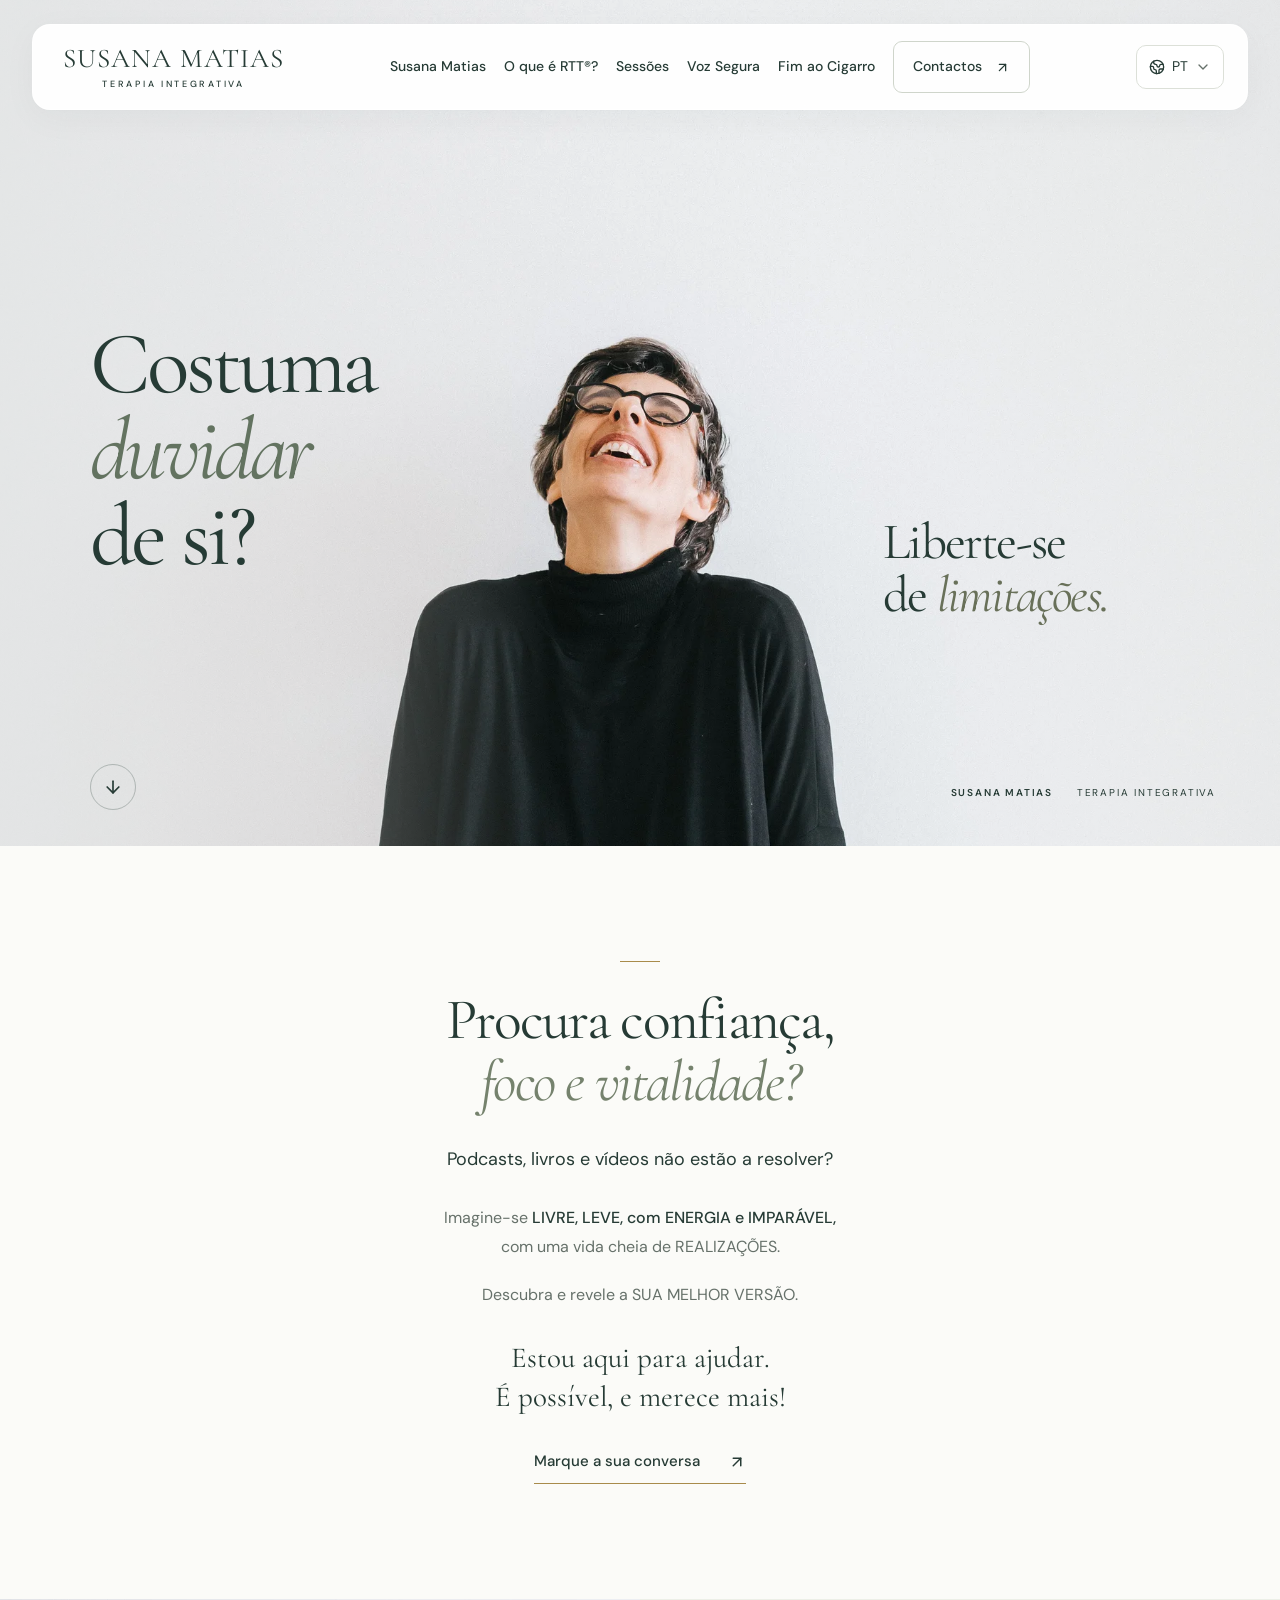
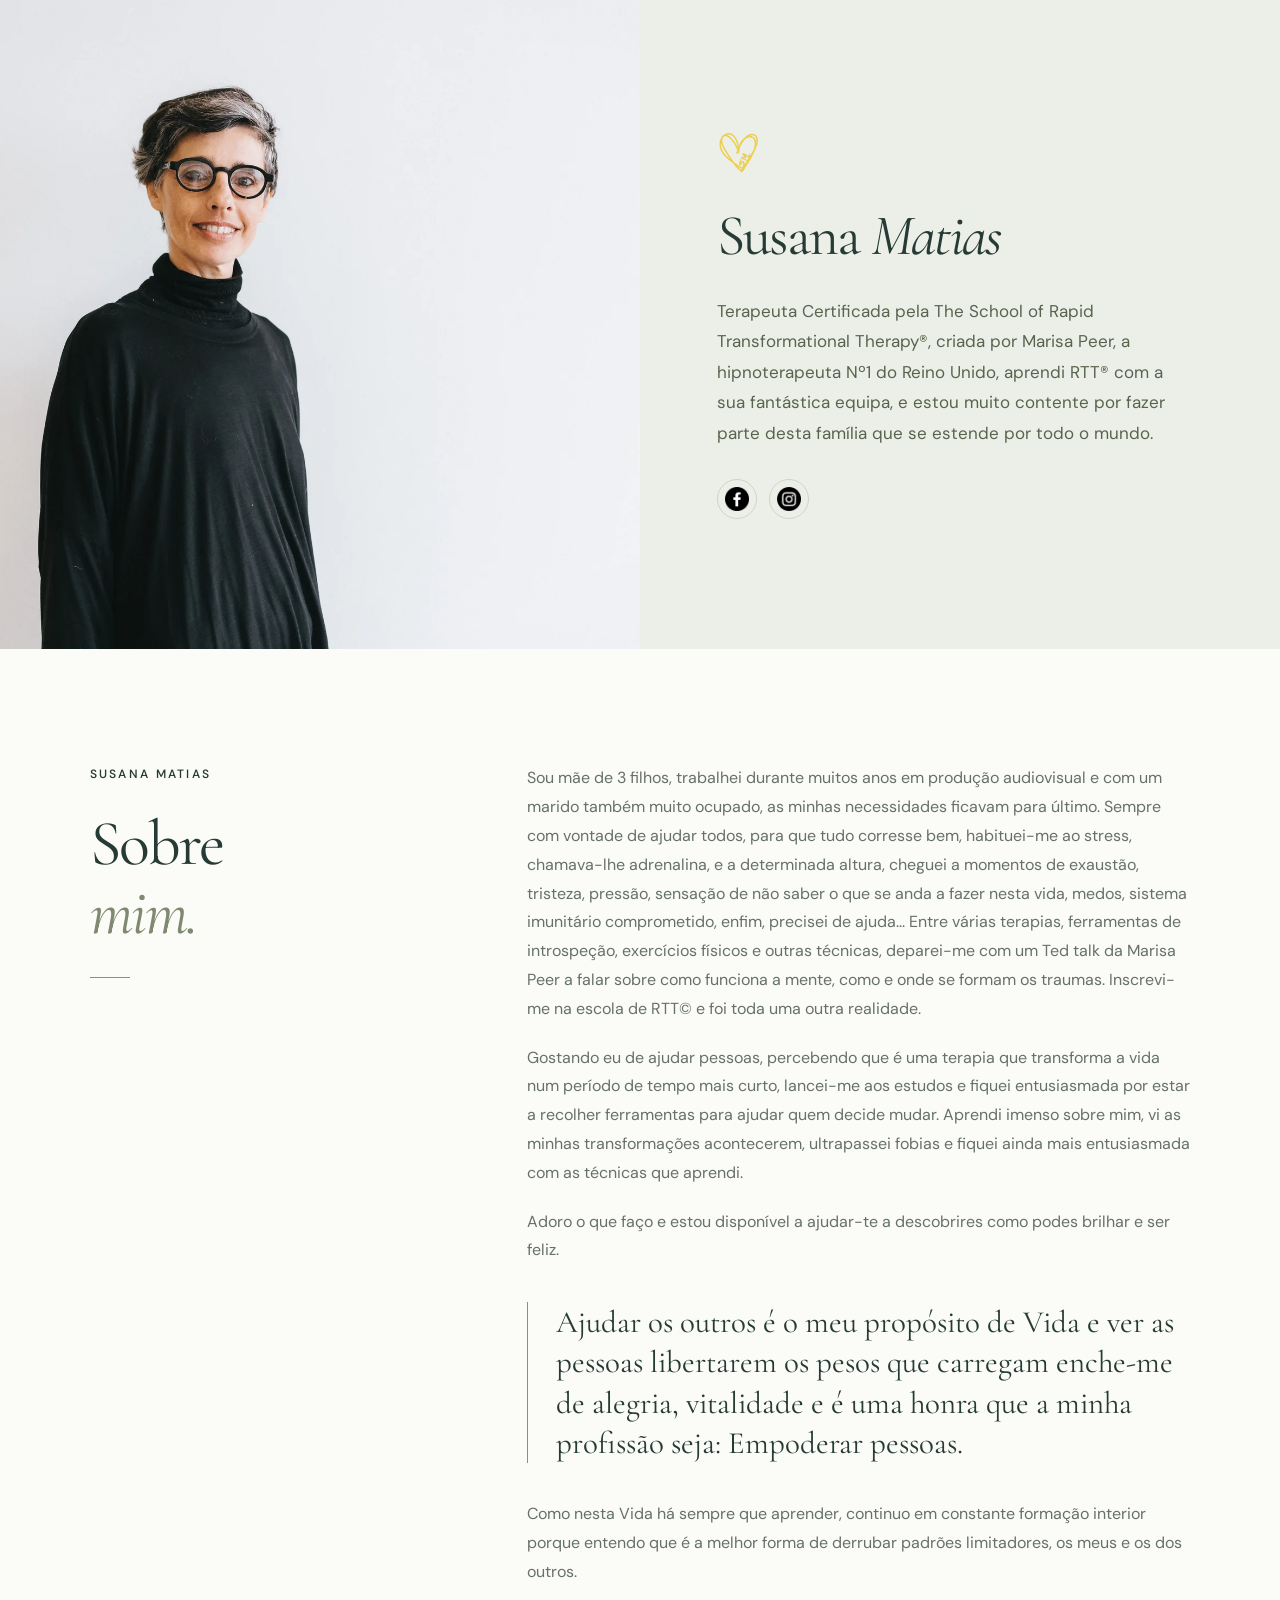
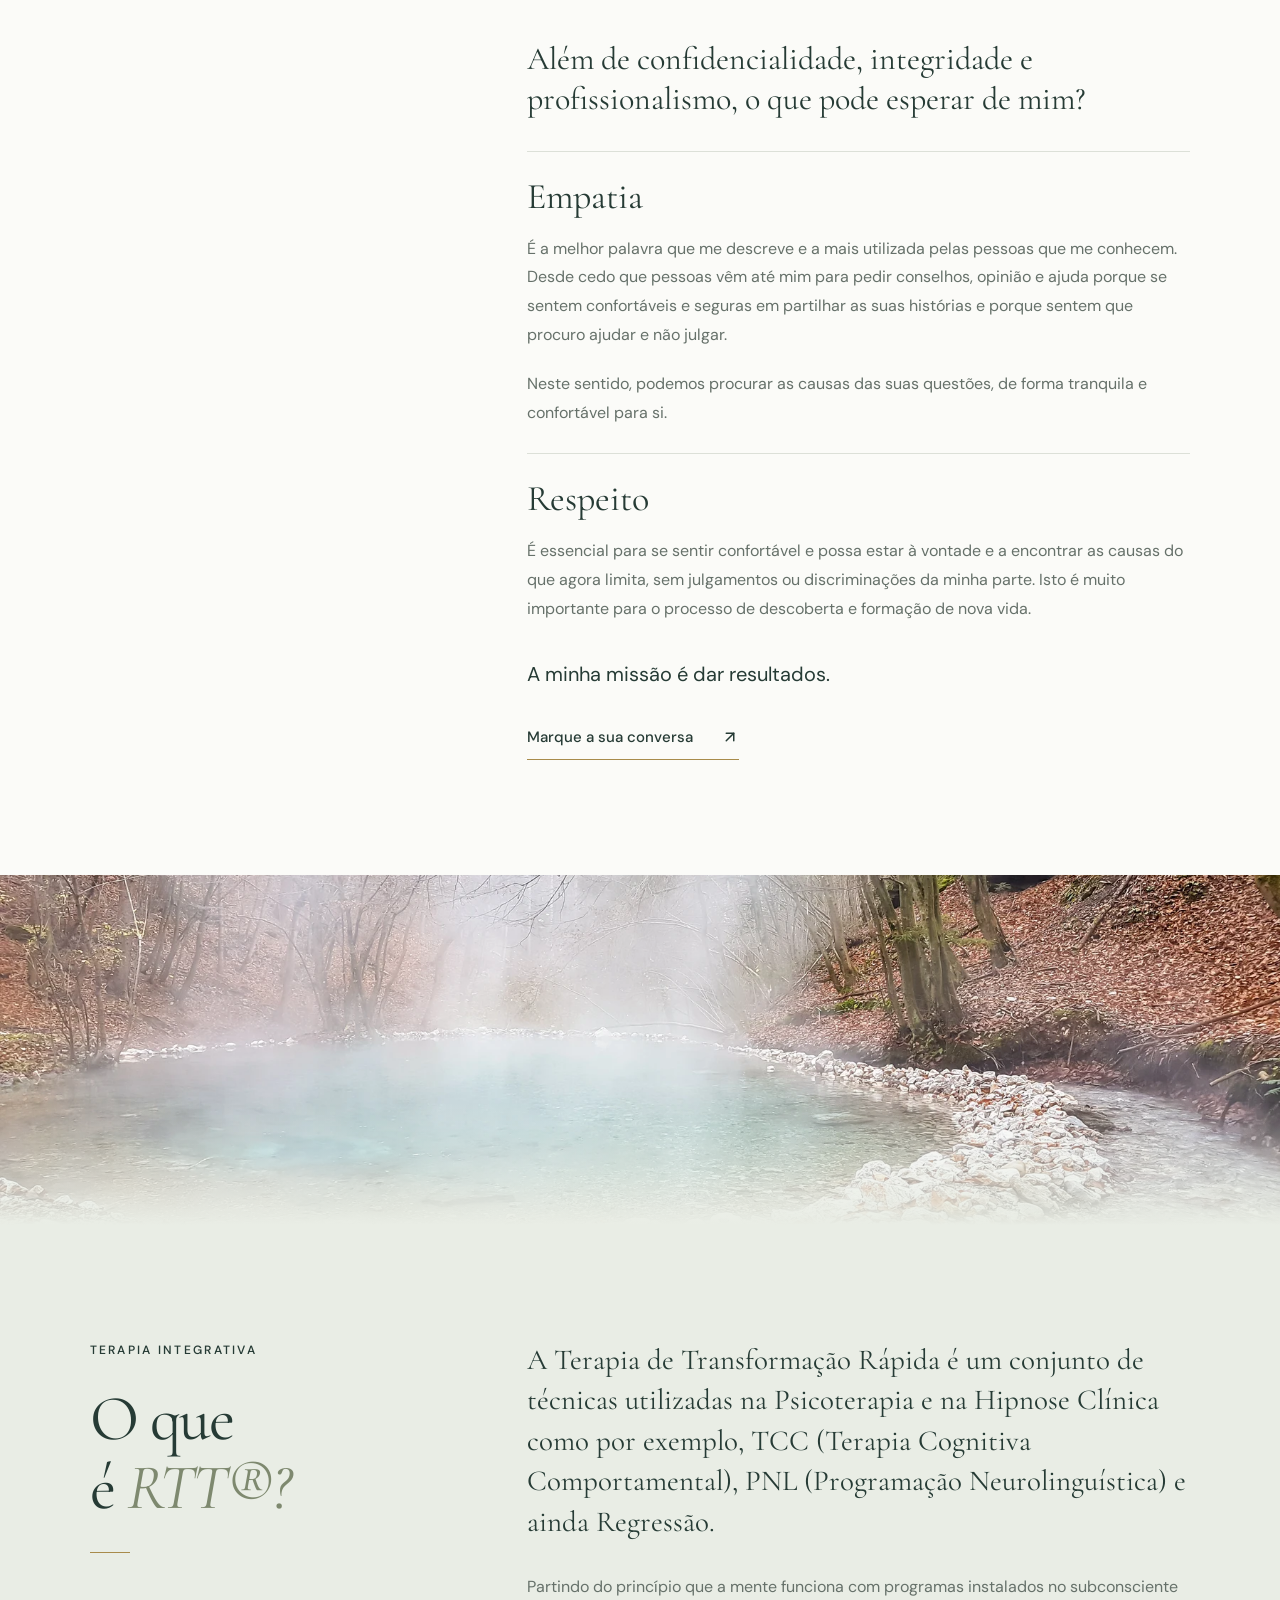
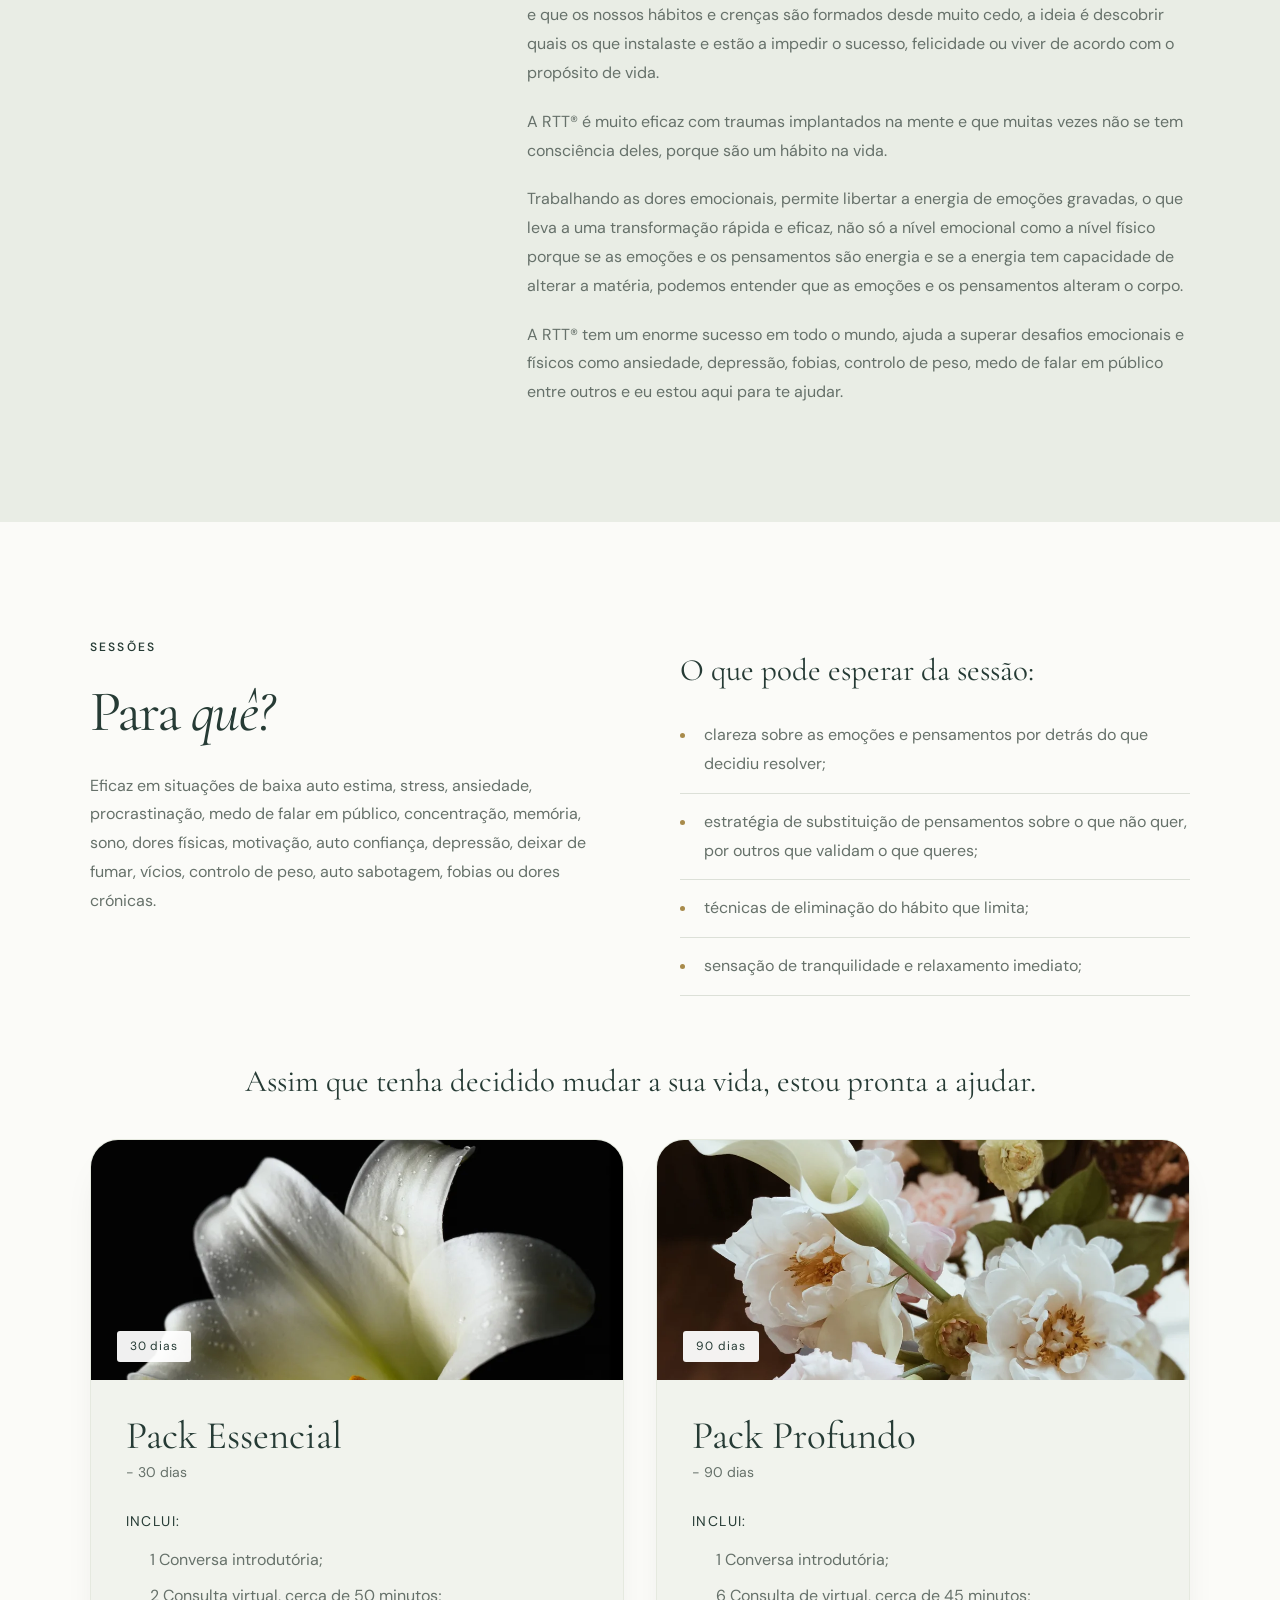
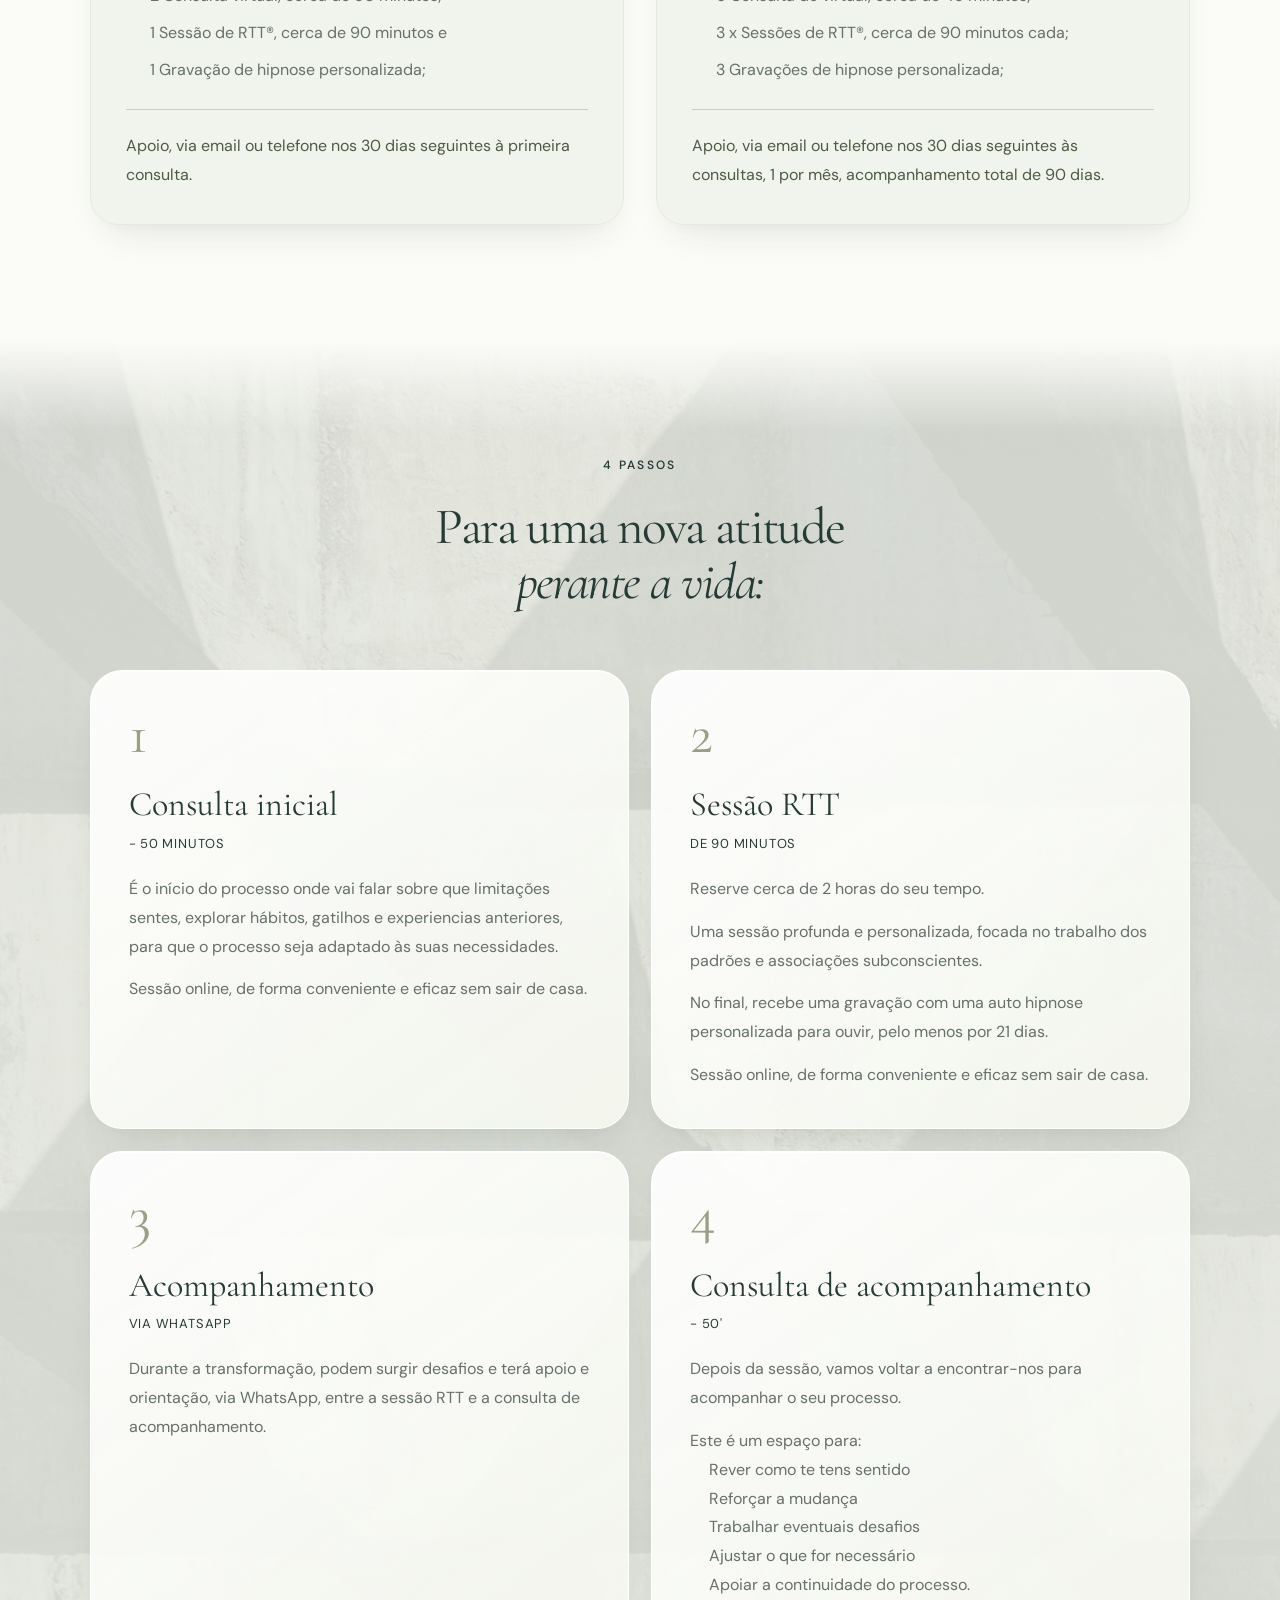
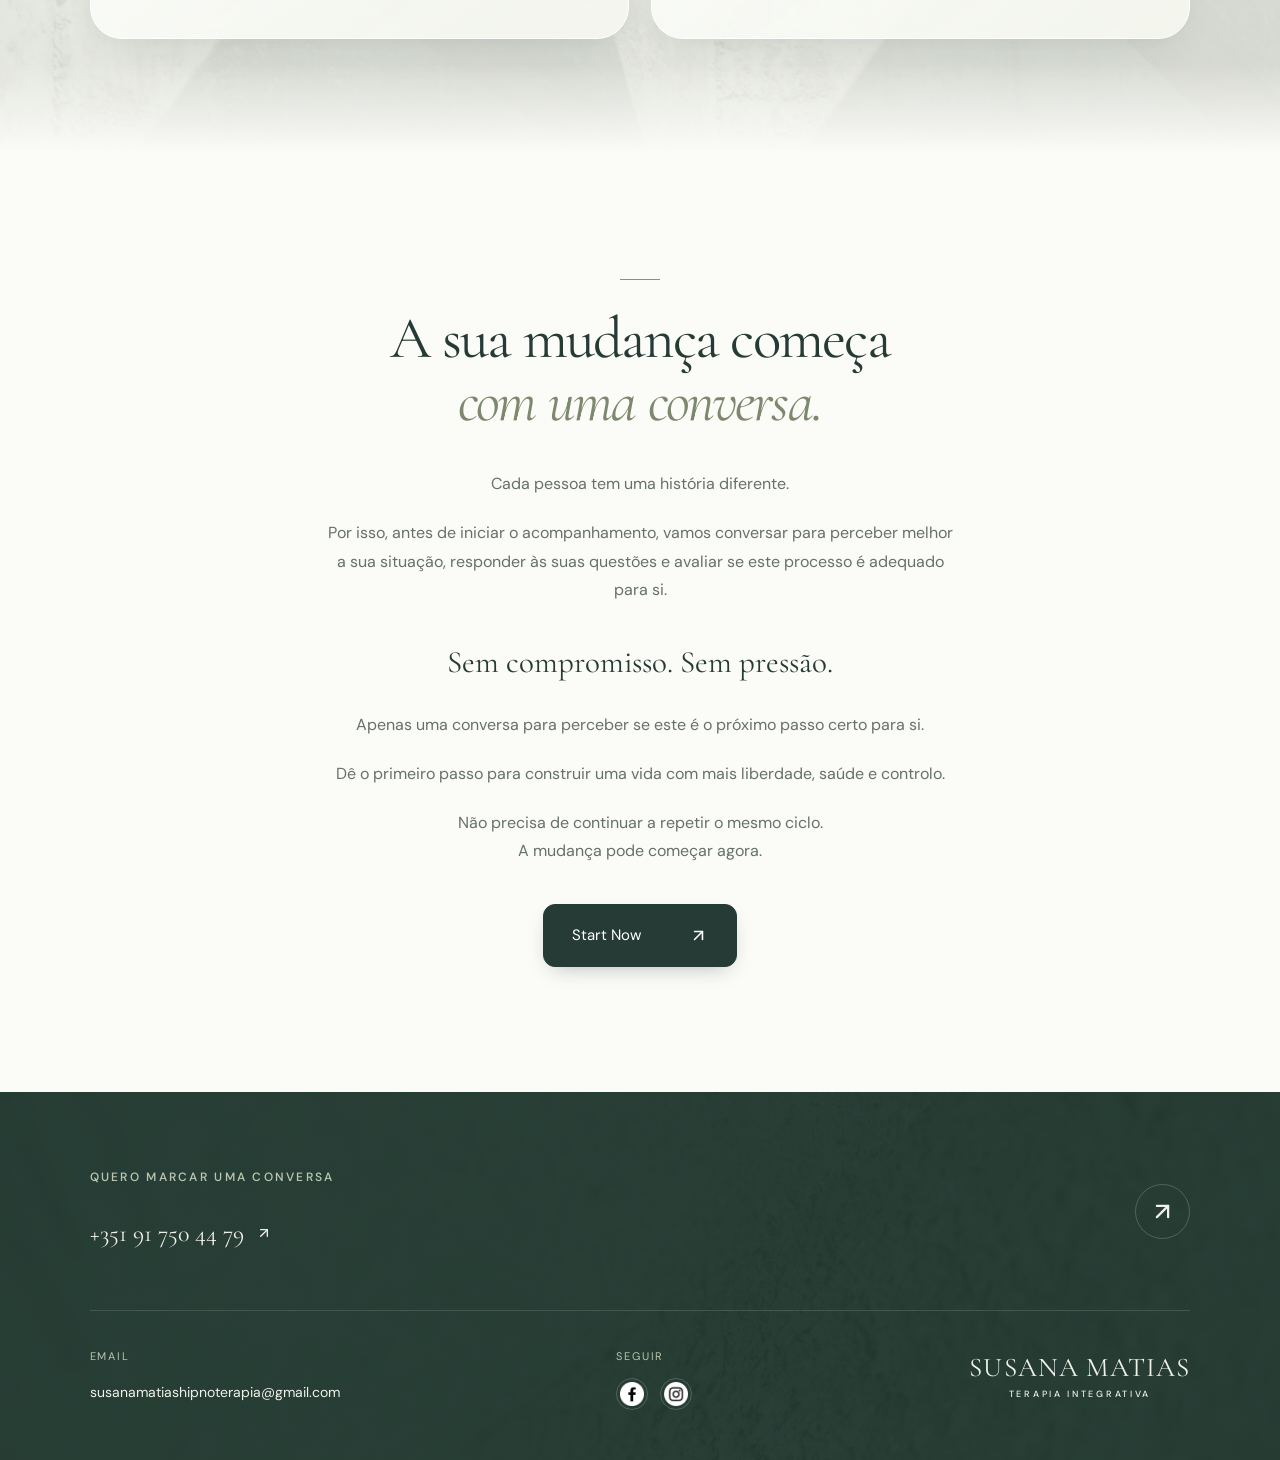
==== susanawebsite/index.html @ 1eaf65f2 "Publish Susana Matias website" ====
<!DOCTYPE html><html lang="pt-PT"><head><meta charSet="utf-8"/><meta name="viewport" content="width=device-width, initial-scale=1"/><link rel="stylesheet" href="/susanawebsite/_next/static/css/index.i9ofo4AB.css" data-rsc-css-href="/susanawebsite/_next/static/css/index.i9ofo4AB.css" data-precedence="vite-rsc/importer-resources"/><link rel="modulepreload" fetchPriority="low" href="/susanawebsite/_next/static/chunks/index-BM0BC_8v.js"/><script src="/susanawebsite/_next/static/chunks/rolldown-runtime-C60lm6uB.js" type="module" async=""></script><script src="/susanawebsite/_next/static/chunks/framework-D_rUT4EX.js" type="module" async=""></script><script src="/susanawebsite/_next/static/chunks/navigation-errors-By4dF-Cc.js" type="module" async=""></script><link rel="modulepreload" href="/susanawebsite/_next/static/chunks/layout-segment-context-BqKFcfV_.js" crossorigin=""/><link rel="modulepreload" href="/susanawebsite/_next/static/chunks/language-CFJ0EN50.js" crossorigin=""/><link rel="modulepreload" href="/susanawebsite/_next/static/chunks/page-BE_1Y9mU.js" crossorigin=""/><link rel="modulepreload" href="/susanawebsite/_next/static/chunks/navigation-DdXDN8Wk.js" crossorigin=""/><link rel="modulepreload" href="/susanawebsite/_next/static/chunks/site-footer-DaT2TGBd.js" crossorigin=""/><title>Susana Matias | Hipnoterapia e Terapia Integrativa</title><meta name="description" content="Conheça Susana Matias, a hipnoterapia e a Terapia de Transformação Rápida (RTT®). Descubra as sessões e marque uma conversa."/><meta name="robots" content="index, follow"/><meta property="og:title" content="Susana Matias | Hipnoterapia e Terapia Integrativa"/><meta property="og:description" content="Conheça Susana Matias, a hipnoterapia e a Terapia de Transformação Rápida (RTT®). Descubra as sessões e marque uma conversa."/><meta property="og:url" content="https://susanamatias.github.io/susanawebsite/"/><meta property="og:site_name" content="Susana Matias"/><meta property="og:type" content="website"/><meta property="og:locale" content="pt_PT"/><meta property="og:image" content="https://susanamatias.github.io/susanawebsite/images/susana-hero.webp"/><meta property="og:image:alt" content="Susana Matias"/><meta name="twitter:card" content="summary_large_image"/><meta name="twitter:title" content="Susana Matias | Hipnoterapia e Terapia Integrativa"/><meta name="twitter:description" content="Conheça Susana Matias, a hipnoterapia e a Terapia de Transformação Rápida (RTT®). Descubra as sessões e marque uma conversa."/><meta name="twitter:image" content="https://susanamatias.github.io/susanawebsite/images/susana-hero.webp"/><link rel="icon" href="/susanawebsite/images/heart.png"/><link rel="canonical" href="https://susanamatias.github.io/susanawebsite/"/><script>Object.assign(((self[Symbol.for("vinext.navigationRuntime")]??={bootstrap:{routeManifest:null},functions:{}}).bootstrap.rsc??={rsc:[]}),{params:{},nav:{"pathname":"/","searchParams":[]}})</script><link rel="modulepreload" href="/susanawebsite/_next/static/chunks/index-BM0BC_8v.js" />
</head><body><script type="application/ld+json">{"@context":"https://schema.org","@graph":[{"@type":"Person","@id":"https://susanamatias.github.io/susanawebsite/#susana","name":"Susana Matias","url":"https://susanamatias.github.io/susanawebsite/","image":"https://susanamatias.github.io/susanawebsite/images/susana-about.webp","email":"susanamatiashipnoterapia@gmail.com","telephone":"+351917504479","sameAs":["https://www.instagram.com/susanamatias","https://www.facebook.com/share/1ghENpaHhE/?mibextid=wwXIfr"]},{"@type":"WebSite","@id":"https://susanamatias.github.io/susanawebsite/#website","url":"https://susanamatias.github.io/susanawebsite/","name":"Susana Matias","inLanguage":"pt-PT","publisher":{"@id":"https://susanamatias.github.io/susanawebsite/#susana"}}]}</script><a class="skip-link" href="#conteudo">Saltar para o conteúdo</a><header class="floating-header "><a class="wordmark" aria-label="Susana Matias — início" href="/susanawebsite/"><span>SUSANA MATIAS</span><small>TERAPIA INTEGRATIVA</small></a><button class="menu-toggle" type="button" aria-label="Abrir menu" aria-expanded="false" aria-controls="main-navigation"><svg xmlns="http://www.w3.org/2000/svg" width="22" height="22" viewBox="0 0 24 24" fill="none" stroke="currentColor" stroke-width="2" stroke-linecap="round" stroke-linejoin="round" class="lucide lucide-menu" aria-hidden="true"><path d="M4 5h16"></path><path d="M4 12h16"></path><path d="M4 19h16"></path></svg></button><nav class="main-navigation " id="main-navigation" aria-label="Menu principal"><a href="/susanawebsite/#sobre-mim">Susana Matias</a><a href="/susanawebsite/#rtt">O que é RTT®?</a><a href="/susanawebsite/#sessoes">Sessões</a><a href="https://asusanamatias.wixsite.com/susana-matias/c%C3%B3pia-home">Voz Segura</a><a href="https://asusanamatias.wixsite.com/susana-matias/c%C3%B3pia-vozsegura">Fim ao Cigarro</a><a class="nav-contact" href="/susanawebsite/contactos/">Contactos<!-- --> <svg xmlns="http://www.w3.org/2000/svg" width="15" height="15" viewBox="0 0 24 24" fill="none" stroke="currentColor" stroke-width="2" stroke-linecap="round" stroke-linejoin="round" class="lucide lucide-arrow-up-right" aria-hidden="true"><path d="M7 7h10v10"></path><path d="M7 17 17 7"></path></svg></a></nav><div class="header-language"><button type="button" tabindex="0" id="base-ui-_R_h6i_" role="combobox" aria-expanded="false" aria-haspopup="listbox" data-slot="select-trigger" data-size="default" aria-label="Idioma" class="flex w-fit items-center justify-between gap-1.5 rounded-lg border border-input bg-transparent py-2 pr-2 pl-2.5 text-sm whitespace-nowrap transition-colors outline-none select-none focus-visible:border-ring focus-visible:ring-3 focus-visible:ring-ring/50 disabled:cursor-not-allowed disabled:opacity-50 aria-invalid:border-destructive aria-invalid:ring-3 aria-invalid:ring-destructive/20 data-placeholder:text-muted-foreground data-[size=default]:h-8 data-[size=sm]:h-7 data-[size=sm]:rounded-[min(var(--radius-md),10px)] *:data-[slot=select-value]:line-clamp-1 *:data-[slot=select-value]:flex *:data-[slot=select-value]:items-center *:data-[slot=select-value]:gap-1.5 dark:bg-input/30 dark:hover:bg-input/50 dark:aria-invalid:border-destructive/50 dark:aria-invalid:ring-destructive/40 [&amp;_svg]:pointer-events-none [&amp;_svg]:shrink-0 [&amp;_svg:not([class*=&#x27;size-&#x27;])]:size-4 language-trigger"><svg xmlns="http://www.w3.org/2000/svg" width="16" height="16" viewBox="0 0 24 24" fill="none" stroke="currentColor" stroke-width="2" stroke-linecap="round" stroke-linejoin="round" class="lucide lucide-earth" aria-hidden="true"><path d="M21.54 15H17a2 2 0 0 0-2 2v4.54"></path><path d="M7 3.34V5a3 3 0 0 0 3 3a2 2 0 0 1 2 2c0 1.1.9 2 2 2a2 2 0 0 0 2-2c0-1.1.9-2 2-2h3.17"></path><path d="M11 21.95V18a2 2 0 0 0-2-2a2 2 0 0 1-2-2v-1a2 2 0 0 0-2-2H2.05"></path><circle cx="12" cy="12" r="10"></circle></svg><span>PT</span><svg xmlns="http://www.w3.org/2000/svg" width="24" height="24" viewBox="0 0 24 24" fill="none" stroke="currentColor" stroke-width="2" stroke-linecap="round" stroke-linejoin="round" class="lucide lucide-chevron-down pointer-events-none size-4 text-muted-foreground" aria-hidden="true"><path d="m6 9 6 6 6-6"></path>▼</svg></button><input id="base-ui-_R_h6i_-hidden-input" style="clip-path:inset(50%);overflow:hidden;white-space:nowrap;border:0;padding:0;width:1px;height:1px;margin:-1px;position:fixed;top:0;left:0" tabindex="-1" aria-hidden="true" value="pt"/></div></header><main id="conteudo"><section class="hero" aria-label="Terapia integrativa com Susana Matias"><img src="/susanawebsite/images/susana-hero.webp" alt="Susana Matias" width="1800" height="2700" loading="eager" fetchPriority="high" decoding="async" class="hero-portrait" data-nimg="1"/><div class="hero-shade"></div><h1 class="hero-question">Costuma<br/><em>duvidar</em><br/>de si?</h1><p class="hero-answer">Liberte-se<br/>de<!-- --> <em>limitações.</em></p><a class="hero-scroll" href="#introducao" aria-label="Descobrir mais"><svg xmlns="http://www.w3.org/2000/svg" width="20" height="20" viewBox="0 0 24 24" fill="none" stroke="currentColor" stroke-width="2" stroke-linecap="round" stroke-linejoin="round" class="lucide lucide-arrow-down" aria-hidden="true"><path d="M12 5v14"></path><path d="m19 12-7 7-7-7"></path></svg></a><span class="hero-signature">SUSANA MATIAS <span>TERAPIA INTEGRATIVA</span></span></section><section class="introduction section" id="introducao"><span class="small-rule"></span><h2 class="typewriter-heading" aria-label="Procura confiança, foco e vitalidade?" data-typing="complete"><span aria-hidden="true"><span class="typed-word"><span class="typed-character" style="visibility:visible">P</span><span class="typed-character" style="visibility:visible">r</span><span class="typed-character" style="visibility:visible">o</span><span class="typed-character" style="visibility:visible">c</span><span class="typed-character" style="visibility:visible">u</span><span class="typed-character" style="visibility:visible">r</span><span class="typed-character" style="visibility:visible">a</span></span> <span class="typed-word"><span class="typed-character" style="visibility:visible">c</span><span class="typed-character" style="visibility:visible">o</span><span class="typed-character" style="visibility:visible">n</span><span class="typed-character" style="visibility:visible">f</span><span class="typed-character" style="visibility:visible">i</span><span class="typed-character" style="visibility:visible">a</span><span class="typed-character" style="visibility:visible">n</span><span class="typed-character" style="visibility:visible">ç</span><span class="typed-character" style="visibility:visible">a</span><span class="typed-character" style="visibility:visible">,</span></span><br/><em><span class="typed-word"><span class="typed-character" style="visibility:visible">f</span><span class="typed-character" style="visibility:visible">o</span><span class="typed-character" style="visibility:visible">c</span><span class="typed-character" style="visibility:visible">o</span></span> <span class="typed-word"><span class="typed-character" style="visibility:visible">e</span></span> <span class="typed-word"><span class="typed-character" style="visibility:visible">v</span><span class="typed-character" style="visibility:visible">i</span><span class="typed-character" style="visibility:visible">t</span><span class="typed-character" style="visibility:visible">a</span><span class="typed-character" style="visibility:visible">l</span><span class="typed-character" style="visibility:visible">i</span><span class="typed-character" style="visibility:visible">d</span><span class="typed-character" style="visibility:visible">a</span><span class="typed-character" style="visibility:visible">d</span><span class="typed-character" style="visibility:visible">e</span><span class="typed-character" style="visibility:visible">?</span></span></em></span></h2><p class="intro-question">Podcasts, livros e vídeos não estão a resolver?</p><p>Imagine-se<!-- --> <strong>LIVRE, LEVE, com ENERGIA e IMPARÁVEL,</strong><br class="desktop-break"/> <!-- -->com uma vida cheia de REALIZAÇÕES.</p><p>Descubra e revele a SUA MELHOR VERSÃO.</p><p class="intro-closing">Estou aqui para ajudar.<br/>É possível, e merece mais!</p><a class="text-link" href="/susanawebsite/contactos/">Marque a sua conversa<!-- --> <svg xmlns="http://www.w3.org/2000/svg" width="18" height="18" viewBox="0 0 24 24" fill="none" stroke="currentColor" stroke-width="2" stroke-linecap="round" stroke-linejoin="round" class="lucide lucide-arrow-up-right" aria-hidden="true"><path d="M7 7h10v10"></path><path d="M7 17 17 7"></path></svg></a></section><section class="portrait-section" id="sobre-mim" aria-labelledby="susana-title"><div class="portrait-image"><img src="/susanawebsite/images/susana-about.webp" alt="Susana Matias, terapeuta integrativa" width="1800" height="1200" loading="lazy" decoding="async" data-nimg="1"/></div><div class="portrait-copy"><img src="/susanawebsite/images/heart.png" alt="" width="348" height="352" loading="lazy" decoding="async" class="heart-mark" data-nimg="1"/><h2 id="susana-title">Susana <em>Matias</em></h2><p>Terapeuta Certificada pela The School of Rapid Transformational Therapy®, criada por Marisa Peer, a hipnoterapeuta Nº1 do Reino Unido, aprendi RTT® com a sua fantástica equipa, e estou muito contente por fazer parte desta família que se estende por todo o mundo.</p><div class="social-links" aria-label="Redes sociais"><a href="https://www.facebook.com/share/1ghENpaHhE/?mibextid=wwXIfr" aria-label="Facebook"><img src="/susanawebsite/images/facebook.png" alt="" width="24" height="24" loading="lazy" decoding="async" data-nimg="1"/></a><a href="https://www.instagram.com/susanamatias" aria-label="Instagram"><img src="/susanawebsite/images/instagram.png" alt="" width="24" height="24" loading="lazy" decoding="async" data-nimg="1"/></a></div></div></section><section class="section biography" aria-labelledby="about-title"><div class="section-aside"><span class="eyebrow">SUSANA MATIAS</span><h2 id="about-title">Sobre<br/> <em>mim.</em></h2><span class="small-rule"></span></div><div class="reading-copy"><p>Sou mãe de 3 filhos, trabalhei durante muitos anos em produção audiovisual e com um marido também muito ocupado, as minhas necessidades ficavam para último. Sempre com vontade de ajudar todos, para que tudo corresse bem, habituei-me ao stress, chamava-lhe adrenalina, e a determinada altura, cheguei a momentos de exaustão, tristeza, pressão, sensação de não saber o que se anda a fazer nesta vida, medos, sistema imunitário comprometido, enfim, precisei de ajuda... Entre várias terapias, ferramentas de introspeção, exercícios físicos e outras técnicas, deparei-me com um Ted talk da Marisa Peer a falar sobre como funciona a mente, como e onde se formam os traumas. Inscrevi-me na escola de RTT© e foi toda uma outra realidade.</p><p>Gostando eu de ajudar pessoas, percebendo que é uma terapia que transforma a vida num período de tempo mais curto, lancei-me aos estudos e fiquei entusiasmada por estar a recolher ferramentas para ajudar quem decide mudar. Aprendi imenso sobre mim, vi as minhas transformações acontecerem, ultrapassei fobias e fiquei ainda mais entusiasmada com as técnicas que aprendi.</p><p>Adoro o que faço e estou disponível a ajudar-te a descobrires como podes brilhar e ser feliz.</p><p class="pullquote">Ajudar os outros é o meu propósito de Vida e ver as pessoas libertarem os pesos que carregam enche-me de alegria, vitalidade e é uma honra que a minha profissão seja: Empoderar pessoas.</p><p>Como nesta Vida há sempre que aprender, continuo em constante formação interior porque entendo que é a melhor forma de derrubar padrões limitadores, os meus e os dos outros.</p><h3 class="values-intro">Além de confidencialidade, integridade e profissionalismo, o que pode esperar de mim?</h3><div class="value-block"><h3>Empatia</h3><p>É a melhor palavra que me descreve e a mais utilizada pelas pessoas que me conhecem. Desde cedo que pessoas vêm até mim para pedir conselhos, opinião e ajuda porque se sentem confortáveis e seguras em partilhar as suas histórias e porque sentem que procuro ajudar e não julgar.</p><p>Neste sentido, podemos procurar as causas das suas questões, de forma tranquila e confortável para si.</p></div><div class="value-block"><h3>Respeito</h3><p>É essencial para se sentir confortável e possa estar à vontade e a encontrar as causas do que agora limita, sem julgamentos ou discriminações da minha parte. Isto é muito importante para o processo de descoberta e formação de nova vida.</p></div><p class="mission">A minha missão é dar resultados.</p><a class="text-link" href="/susanawebsite/contactos/">Marque a sua conversa<!-- --> <svg xmlns="http://www.w3.org/2000/svg" width="18" height="18" viewBox="0 0 24 24" fill="none" stroke="currentColor" stroke-width="2" stroke-linecap="round" stroke-linejoin="round" class="lucide lucide-arrow-up-right" aria-hidden="true"><path d="M7 7h10v10"></path><path d="M7 17 17 7"></path></svg></a></div></section><section class="rtt-section" id="rtt" aria-labelledby="rtt-title"><div class="rtt-landscape"><img src="/susanawebsite/images/forest.webp" alt="Nascente quente na floresta" width="1800" height="1013" loading="lazy" decoding="async" data-nimg="1"/></div><div class="section rtt-content"><div class="section-aside"><span class="eyebrow">TERAPIA INTEGRATIVA</span><h2 id="rtt-title">O que<br/> <!-- -->é<!-- --> <em>RTT®?</em></h2><span class="small-rule"></span></div><div class="reading-copy"><p class="lead">A Terapia de Transformação Rápida é um conjunto de técnicas utilizadas na Psicoterapia e na Hipnose Clínica como por exemplo, TCC (Terapia Cognitiva Comportamental), PNL (Programação Neurolinguística) e ainda Regressão.</p><p>Partindo do princípio que a mente funciona com programas instalados no subconsciente e que os nossos hábitos e crenças são formados desde muito cedo, a ideia é descobrir quais os que instalaste e estão a impedir o sucesso, felicidade ou viver de acordo com o propósito de vida.</p><p>A RTT® é muito eficaz com traumas implantados na mente e que muitas vezes não se tem consciência deles, porque são um hábito na vida.</p><p>Trabalhando as dores emocionais, permite libertar a energia de emoções gravadas, o que leva a uma transformação rápida e eficaz, não só a nível emocional como a nível físico porque se as emoções e os pensamentos são energia e se a energia tem capacidade de alterar a matéria, podemos entender que as emoções e os pensamentos alteram o corpo.</p><p>A RTT® tem um enorme sucesso em todo o mundo, ajuda a superar desafios emocionais e físicos como ansiedade, depressão, fobias, controlo de peso, medo de falar em público entre outros e eu estou aqui para te ajudar.</p></div></div></section><section class="section sessions" id="sessoes" aria-labelledby="sessions-title"><div class="sessions-intro"><div><span class="eyebrow">SESSÕES</span><h2 id="sessions-title">Para<!-- --> <em>quê?</em></h2><p>Eficaz em situações de baixa auto estima, stress, ansiedade, procrastinação, medo de falar em público, concentração, memória, sono, dores físicas, motivação, auto confiança, depressão, deixar de fumar, vícios, controlo de peso, auto sabotagem, fobias ou dores crónicas.</p></div><div class="expectations"><h3>O que pode esperar da sessão:</h3><ul><li>clareza sobre as emoções e pensamentos por detrás do que decidiu resolver;</li><li>estratégia de substituição de pensamentos sobre o que não quer, por outros que validam o que queres;</li><li>técnicas de eliminação do hábito que limita;</li><li>sensação de tranquilidade e relaxamento imediato;</li></ul></div></div><p class="sessions-invitation">Assim que tenha decidido mudar a sua vida, estou pronta a ajudar.</p><div class="packs"><article class="pack"><div class="pack-image"><img src="/susanawebsite/images/lily.webp" alt="Lírio branco" width="1000" height="1000" loading="lazy" decoding="async" data-nimg="1"/><span>30 dias</span></div><div class="pack-copy"><h3>Pack Essencial<!-- --> <span>- <!-- -->30 dias</span></h3><p class="pack-includes">Inclui:</p><ul><li>1 Conversa introdutória;</li><li>2 Consulta virtual, cerca de 50 minutos;</li><li>1 Sessão de RTT®, cerca de 90 minutos e</li><li>1 Gravação de hipnose personalizada;</li></ul><p class="pack-support">Apoio, via email ou telefone nos 30 dias seguintes à primeira consulta.</p></div></article><article class="pack"><div class="pack-image"><img src="/susanawebsite/images/flowers.webp" alt="Bouquet de flores brancas" width="1000" height="1000" loading="lazy" decoding="async" data-nimg="1"/><span>90 dias</span></div><div class="pack-copy"><h3>Pack Profundo<!-- --> <span>- <!-- -->90 dias</span></h3><p class="pack-includes">Inclui:</p><ul><li>1 Conversa introdutória;</li><li>6 Consulta de virtual, cerca de 45 minutos;</li><li>3 x Sessões de RTT®, cerca de 90 minutos cada;</li><li>3 Gravações de hipnose personalizada;</li></ul><p class="pack-support">Apoio, via email ou telefone nos 30 dias seguintes às consultas, 1 por mês, acompanhamento total de 90 dias.</p></div></article></div></section><section class="section steps" aria-labelledby="steps-title"><div class="steps-heading"><span class="eyebrow">4 PASSOS</span><h2 id="steps-title">Para uma nova atitude<br/> <em>perante a vida:</em></h2></div><div class="steps-grid"><article class="step"><span class="step-number">1</span><h3>Consulta inicial<!-- --> <span>- 50 minutos</span></h3><p>É o início do processo onde vai falar sobre que limitações sentes, explorar hábitos, gatilhos e experiencias anteriores, para que o processo seja adaptado às suas necessidades.</p><p>Sessão online, de forma conveniente e eficaz sem sair de casa.</p></article><article class="step"><span class="step-number">2</span><h3>Sessão RTT<!-- --> <span>de 90 minutos</span></h3><p>Reserve cerca de 2 horas do seu tempo.</p><p>Uma sessão profunda e personalizada, focada no trabalho dos padrões e associações subconscientes.</p><p>No final, recebe uma gravação com uma auto hipnose personalizada para ouvir, pelo menos por 21 dias.</p><p>Sessão online, de forma conveniente e eficaz sem sair de casa.</p></article><article class="step"><span class="step-number">3</span><h3>Acompanhamento<!-- --> <span>via WhatsApp</span></h3><p>Durante a transformação, podem surgir desafios e terá apoio e orientação, via WhatsApp, entre a sessão RTT e a consulta de acompanhamento.</p></article><article class="step"><span class="step-number">4</span><h3>Consulta de acompanhamento<!-- --> <span>- 50&#x27;</span></h3><p>Depois da sessão, vamos voltar a encontrar-nos para acompanhar o seu processo.</p><p>Este é um espaço para:</p><ul><li>Rever como te tens sentido</li><li>Reforçar a mudança</li><li>Trabalhar eventuais desafios</li><li>Ajustar o que for necessário</li><li>Apoiar a continuidade do processo.</li></ul></article></div></section><section class="section conversation" aria-labelledby="conversation-title"><span class="small-rule"></span><h2 id="conversation-title">A sua mudança começa<br/> <em>com uma conversa.</em></h2><div class="conversation-copy"><p>Cada pessoa tem uma história diferente.</p><p>Por isso, antes de iniciar o acompanhamento, vamos conversar para perceber melhor a sua situação, responder às suas questões e avaliar se este processo é adequado para si.</p><p class="conversation-emphasis">Sem compromisso. Sem pressão.</p><p>Apenas uma conversa para perceber se este é o próximo passo certo para si.</p><p>Dê o primeiro passo para construir uma vida com mais liberdade, saúde e controlo.</p><p>Não precisa de continuar a repetir o mesmo ciclo.<br/>A mudança pode começar agora.</p></div><a class="solid-button" href="/susanawebsite/contactos/">Start Now <svg xmlns="http://www.w3.org/2000/svg" width="19" height="19" viewBox="0 0 24 24" fill="none" stroke="currentColor" stroke-width="2" stroke-linecap="round" stroke-linejoin="round" class="lucide lucide-arrow-up-right" aria-hidden="true"><path d="M7 7h10v10"></path><path d="M7 17 17 7"></path></svg></a></section><footer class="section contact" id="contatos"><div class="contact-top"><div><span class="eyebrow">QUERO MARCAR UMA CONVERSA</span><a class="contact-phone" href="https://wa.me/351917504479" target="_blank" rel="noopener noreferrer" aria-label="WhatsApp: +351 91 750 44 79" title="WhatsApp">+351 91 750 44 79 <svg xmlns="http://www.w3.org/2000/svg" width="24" height="24" viewBox="0 0 24 24" fill="none" stroke="currentColor" stroke-width="2" stroke-linecap="round" stroke-linejoin="round" class="lucide lucide-arrow-up-right" aria-hidden="true"><path d="M7 7h10v10"></path><path d="M7 17 17 7"></path></svg></a></div><a class="back-top" href="#conteudo" aria-label="Voltar ao início"><svg xmlns="http://www.w3.org/2000/svg" width="27" height="27" viewBox="0 0 24 24" fill="none" stroke="currentColor" stroke-width="2" stroke-linecap="round" stroke-linejoin="round" class="lucide lucide-arrow-up-right" aria-hidden="true"><path d="M7 7h10v10"></path><path d="M7 17 17 7"></path></svg></a></div><div class="contact-bottom"><div><h2>EMAIL</h2><a class="contact-email" href="mailto:susanamatiashipnoterapia@gmail.com">susanamatiashipnoterapia@gmail.com</a></div><div><h2>SEGUIR</h2><div class="social-links" aria-label="Redes sociais"><a href="https://www.facebook.com/share/1ghENpaHhE/?mibextid=wwXIfr" aria-label="Facebook"><img src="/susanawebsite/images/facebook.png" alt="" width="24" height="24" loading="lazy" decoding="async" data-nimg="1"/></a><a href="https://www.instagram.com/susanamatias" aria-label="Instagram"><img src="/susanawebsite/images/instagram.png" alt="" width="24" height="24" loading="lazy" decoding="async" data-nimg="1"/></a></div></div><a class="wordmark footer-wordmark" href="#conteudo"><span>SUSANA MATIAS</span><small>TERAPIA INTEGRATIVA</small></a></div></footer></main><script type="module" src="/susanawebsite/_next/static/chunks/index-BM0BC_8v.js" id="_R_" async=""></script><script>((self[Symbol.for("vinext.navigationRuntime")]??={bootstrap:{routeManifest:null},functions:{}}).bootstrap.rsc??={rsc:[]}).rsc.push("2:I[\"544a703b9824\",[],\"LanguageProvider\",1]\n")</script><script>((self[Symbol.for("vinext.navigationRuntime")]??={bootstrap:{routeManifest:null},functions:{}}).bootstrap.rsc??={rsc:[]}).rsc.push("3:I[\"3bb4c73cb361\",[],\"Children\",1]\n")</script><script>((self[Symbol.for("vinext.navigationRuntime")]??={bootstrap:{routeManifest:null},functions:{}}).bootstrap.rsc??={rsc:[]}).rsc.push("4:I[\"0bef8629d058\",[],\"GlobalErrorBoundary\",1]\n")</script><script>((self[Symbol.for("vinext.navigationRuntime")]??={bootstrap:{routeManifest:null},functions:{}}).bootstrap.rsc??={rsc:[]}).rsc.push("5:I[\"a7f3f1d63985\",[],\"default\",1]\n")</script><script>((self[Symbol.for("vinext.navigationRuntime")]??={bootstrap:{routeManifest:null},functions:{}}).bootstrap.rsc??={rsc:[]}).rsc.push("6:I[\"0bef8629d058\",[],\"ErrorBoundary\",1]\n")</script><script>((self[Symbol.for("vinext.navigationRuntime")]??={bootstrap:{routeManifest:null},functions:{}}).bootstrap.rsc??={rsc:[]}).rsc.push("7:I[\"bcc88b3729e4\",[],\"LayoutSegmentProvider\",1]\n")</script><script>((self[Symbol.for("vinext.navigationRuntime")]??={bootstrap:{routeManifest:null},functions:{}}).bootstrap.rsc??={rsc:[]}).rsc.push("8:I[\"3bb4c73cb361\",[],\"Slot\",1]\n")</script><script>((self[Symbol.for("vinext.navigationRuntime")]??={bootstrap:{routeManifest:null},functions:{}}).bootstrap.rsc??={rsc:[]}).rsc.push("9:I[\"0bef8629d058\",[],\"NotFoundBoundary\",1]\n")</script><script>((self[Symbol.for("vinext.navigationRuntime")]??={bootstrap:{routeManifest:null},functions:{}}).bootstrap.rsc??={rsc:[]}).rsc.push(":HL[\"/susanawebsite/_next/static/css/index.i9ofo4AB.css\",\"style\"     ]\n")</script><script>((self[Symbol.for("vinext.navigationRuntime")]??={bootstrap:{routeManifest:null},functions:{}}).bootstrap.rsc??={rsc:[]}).rsc.push("0:{\"page:/\":\"$L1\",\"layout:/\":[[[\"$\",\"link\",\"css:/susanawebsite/_next/static/css/index.i9ofo4AB.css\",{\"rel\":\"stylesheet\",\"precedence\":\"vite-rsc/importer-resources\",\"href\":\"/susanawebsite/_next/static/css/index.i9ofo4AB.css\",\"data-rsc-css-href\":\"/susanawebsite/_next/static/css/index.i9ofo4AB.css\"}],\"$undefined\"],[\"$\",\"html\",null,{\"lang\":\"pt-PT\",\"children\":[\"$\",\"body\",null,{\"children\":[[\"$\",\"script\",null,{\"type\":\"application/ld+json\",\"dangerouslySetInnerHTML\":{\"__html\":\"{\\\"@context\\\":\\\"https://schema.org\\\",\\\"@graph\\\":[{\\\"@type\\\":\\\"Person\\\",\\\"@id\\\":\\\"https://susanamatias.github.io/susanawebsite/#susana\\\",\\\"name\\\":\\\"Susana Matias\\\",\\\"url\\\":\\\"https://susanamatias.github.io/susanawebsite/\\\",\\\"image\\\":\\\"https://susanamatias.github.io/susanawebsite/images/susana-about.webp\\\",\\\"email\\\":\\\"susanamatiashipnoterapia@gmail.com\\\",\\\"telephone\\\":\\\"+351917504479\\\",\\\"sameAs\\\":[\\\"https://www.instagram.com/susanamatias\\\",\\\"https://www.facebook.com/share/1ghENpaHhE/?mibextid=wwXIfr\\\"]},{\\\"@type\\\":\\\"WebSite\\\",\\\"@id\\\":\\\"https://susanamatias.github.io/susanawebsite/#website\\\",\\\"url\\\":\\\"https://susanamatias.github.io/susanawebsite/\\\",\\\"name\\\":\\\"Susana Matias\\\",\\\"inLanguage\\\":\\\"pt-PT\\\",\\\"publisher\\\":{\\\"@id\\\":\\\"https://susanamatias.github.io/susanawebsite/#susana\\\"}}]}\"}}],[\"$\",\"$L2\",null,{\"initialLanguage\":\"pt\",\"children\":[\"$\",\"$L3\",null,{}]}]]}]}]],\"route:/\":[[[\"$\",\"meta\",null,{\"charSet\":\"utf-8\"}],[[\"$\",\"title\",\"0\",{\"children\":\"Susana Matias | Hipnoterapia e Terapia Integrativa\"}],[\"$\",\"meta\",\"1\",{\"name\":\"description\",\"content\":\"Conheça Susana Matias, a hipnoterapia e a Terapia de Transformação Rápida (RTT®). Descubra as sessões e marque uma conversa.\"}],[\"$\",\"meta\",\"2\",{\"name\":\"robots\",\"content\":\"index, follow\"}],[\"$\",\"meta\",\"3\",{\"property\":\"og:title\",\"content\":\"Susana Matias | Hipnoterapia e Terapia Integrativa\"}],[\"$\",\"meta\",\"4\",{\"property\":\"og:description\",\"content\":\"Conheça Susana Matias, a hipnoterapia e a Terapia de Transformação Rápida (RTT®). Descubra as sessões e marque uma conversa.\"}],[\"$\",\"meta\",\"5\",{\"property\":\"og:url\",\"content\":\"https://susanamatias.github.io/susanawebsite/\"}],[\"$\",\"meta\",\"6\",{\"property\":\"og:site_name\",\"content\":\"Susana Matias\"}],[\"$\",\"meta\",\"7\",{\"property\":\"og:type\",\"content\":\"website\"}],[\"$\",\"meta\",\"8\",{\"property\":\"og:locale\",\"content\":\"pt_PT\"}],[\"$\",\"meta\",\"9\",{\"property\":\"og:image\",\"content\":\"https://susanamatias.github.io/susanawebsite/images/susana-hero.webp\"}],[\"$\",\"meta\",\"10\",{\"property\":\"og:image:alt\",\"content\":\"Susana Matias\"}],[\"$\",\"meta\",\"11\",{\"name\":\"twitter:card\",\"content\":\"summary_large_image\"}],[\"$\",\"meta\",\"12\",{\"name\":\"twitter:title\",\"content\":\"Susana Matias | Hipnoterapia e Terapia Integrativa\"}],[\"$\",\"meta\",\"13\",{\"name\":\"twitter:description\",\"content\":\"Conheça Susana Matias, a hipnoterapia e a Terapia de Transformação Rápida (RTT®). Descubra as sessões e marque uma conversa.\"}],[\"$\",\"meta\",\"14\",{\"name\":\"twitter:image\",\"content\":\"https://susanamatias.github.io/susanawebsite/images/susana-hero.webp\"}],[\"$\",\"link\",\"15\",{\"data-vinext-streamed-icon\":\"$undefined\",\"rel\":\"icon\",\"href\":\"/susanawebsite/images/heart.png\",\"type\":\"$undefined\",\"sizes\":\"$undefined\",\"color\":\"$undefined\",\"media\":\"$undefined\",\"fetchPriority\":\"$undefined\"}],[\"$\",\"link\",\"16\",{\"rel\":\"canonical\",\"href\":\"https://susanamatias.github.io/susanawebsite/\"}]],[[\"$\",\"meta\",\"0\",{\"name\":\"viewport\",\"content\":\"width=device-width, initial-scale=1\"}]]],[\"$\",\"$L4\",null,{\"fallback\":\"$5\",\"children\":[\"$\",\"$L6\",null,{\"fallback\":\"$5\",\"children\":[\"$\",\"$L7\",null,{\"providerId\":\"layout:/\",\"segmentMap\":{\"children\":[]},\"children\":[\"$\",\"$L8\",null,{\"id\":\"layout:/\",\"parallelSlots\":\"$undefined\",\"children\":[\"$\",\"$L9\",null,{\"resetKey\":\"\",\"fallback\":[[\"$\",\"title\",null,{\"children\":\"404: This page could not be found.\"}],[\"$\",\"div\",null,{\"style\":{\"fontFamily\":\"system-ui,\\\"Segoe UI\\\",Roboto,Helvetica,Arial,sans-serif,\\\"Apple Color Emoji\\\",\\\"Segoe UI Emoji\\\"\",\"height\":\"100vh\",\"textAlign\":\"center\",\"display\":\"flex\",\"flexDirection\":\"column\",\"alignItems\":\"center\",\"justifyContent\":\"center\"},\"children\":[\"$\",\"div\",null,{\"children\":[[\"$\",\"style\",null,{\"dangerouslySetInnerHTML\":{\"__html\":\"body{color:#000;background:#fff;margin:0}.next-error-h1{border-right:1px solid rgba(0,0,0,.3)}@media (prefers-color-scheme:dark){body{color:#fff;background:#000}.next-error-h1{border-right:1px solid rgba(255,255,255,.3)}}\"}}],\"$La\",\"$Lb\"]}]}]],\"children\":\"$Lc\"}]}]}]}]}],null,null],\"__route\":\"route:/\",\"__interceptionContext\":null,\"__layoutIds\":[\"layout:/\"],\"__rootLayout\":\"/\",\"__bfcacheSegmentIdentities\":{\"layout:/\":\"[\\\"layout\\\",\\\"layout:/\\\",\\\"root-boundary:/\\\",\\\"\\\"]\",\"page:/\":\"[\\\"page\\\",\\\"page:/\\\",\\\"root-boundary:/\\\",\\\"\\\"]\"},\"__srcPage\":[\"page\"],\"__layoutFlags\":{\"layout:/\":\"s\"},\"__artifactCompatibility\":{\"schemaVersion\":1,\"graphVersion\":\"app-route-graph:1177fd80f83fa7b0\",\"deploymentVersion\":\"11be75ff-7a02-4222-b2fc-c98a5b8c34c9\",\"appElementsSchemaVersion\":1,\"rscPayloadSchemaVersion\":1,\"rootBoundaryId\":\"/\",\"renderEpoch\":null}}\n")</script><script>((self[Symbol.for("vinext.navigationRuntime")]??={bootstrap:{routeManifest:null},functions:{}}).bootstrap.rsc??={rsc:[]}).rsc.push("d:I[\"fdec6512cad3\",[],\"AppRouterScrollTarget\",1]\n")</script><script>((self[Symbol.for("vinext.navigationRuntime")]??={bootstrap:{routeManifest:null},functions:{}}).bootstrap.rsc??={rsc:[]}).rsc.push("e:I[\"0bef8629d058\",[],\"RedirectBoundary\",1]\n")</script><script>((self[Symbol.for("vinext.navigationRuntime")]??={bootstrap:{routeManifest:null},functions:{}}).bootstrap.rsc??={rsc:[]}).rsc.push("a:[\"$\",\"h1\",null,{\"className\":\"next-error-h1\",\"style\":{\"display\":\"inline-block\",\"margin\":\"0 20px 0 0\",\"padding\":\"0 23px 0 0\",\"fontSize\":24,\"fontWeight\":500,\"verticalAlign\":\"top\",\"lineHeight\":\"49px\"},\"children\":404}]\n")</script><script>((self[Symbol.for("vinext.navigationRuntime")]??={bootstrap:{routeManifest:null},functions:{}}).bootstrap.rsc??={rsc:[]}).rsc.push("b:[\"$\",\"div\",null,{\"style\":{\"display\":\"inline-block\"},\"children\":[\"$\",\"h2\",null,{\"style\":{\"fontSize\":14,\"fontWeight\":400,\"lineHeight\":\"49px\",\"margin\":0},\"children\":\"This page could not be found.\"}]}]\n")</script><script>((self[Symbol.for("vinext.navigationRuntime")]??={bootstrap:{routeManifest:null},functions:{}}).bootstrap.rsc??={rsc:[]}).rsc.push("c:[\"$\",\"$Ld\",null,{\"children\":[\"$\",\"$Le\",null,{\"children\":[[\"$\",\"$L7\",null,{\"providerId\":\"page:/\",\"segmentMap\":{\"children\":[\"__PAGE__\"]},\"children\":[\"$\",\"$L8\",null,{\"id\":\"page:/\"}]}],null]}]}]\n")</script><script>((self[Symbol.for("vinext.navigationRuntime")]??={bootstrap:{routeManifest:null},functions:{}}).bootstrap.rsc??={rsc:[]}).rsc.push("f:I[\"6efdf509a785\",[],\"default\",1]\n")</script><script>((self[Symbol.for("vinext.navigationRuntime")]??={bootstrap:{routeManifest:null},functions:{}}).bootstrap.rsc??={rsc:[]}).rsc.push("1:[\"$\",\"$Lf\",null,{\"params\":\"$@10\",\"searchParams\":\"$@11\"}]\n")</script><script>((self[Symbol.for("vinext.navigationRuntime")]??={bootstrap:{routeManifest:null},functions:{}}).bootstrap.rsc??={rsc:[]}).rsc.push("10:{}\n")</script><script>((self[Symbol.for("vinext.navigationRuntime")]??={bootstrap:{routeManifest:null},functions:{}}).bootstrap.rsc??={rsc:[]}).rsc.push("11:{}\n")</script><script>Object.assign(((self[Symbol.for("vinext.navigationRuntime")]??={bootstrap:{routeManifest:null},functions:{}}).bootstrap.rsc??={rsc:[]}),{"initialCacheKind":"dynamic"});((self[Symbol.for("vinext.navigationRuntime")]??={bootstrap:{routeManifest:null},functions:{}}).bootstrap.rsc??={rsc:[]}).done=true</script></body></html>
---- susanawebsite/_next/static/css/index.i9ofo4AB.css ----
@import "https://fonts.googleapis.com/css2?family=Cormorant+Garamond:ital,wght@0,400;0,500;0,600;1,400;1,500&family=DM+Sans:wght@400;450;500;550;600;650;700&display=swap";@layer properties{@supports (((-webkit-hyphens:none)) and (not (margin-trim:inline))) or ((-moz-orient:inline) and (not (color:rgb(from red r g b)))){:root,:host{--shimmer-angle:20deg}*,:before,:after{--tw-translate-x:0;--tw-translate-y:0;--tw-translate-z:0;--tw-rotate-x:initial;--tw-rotate-y:initial;--tw-rotate-z:initial;--tw-skew-x:initial;--tw-skew-y:initial;--tw-scroll-snap-strictness:proximity;--tw-space-x-reverse:0;--tw-border-style:solid;--tw-leading:initial;--tw-font-weight:initial;--tw-tracking:initial;--tw-ordinal:initial;--tw-slashed-zero:initial;--tw-numeric-figure:initial;--tw-numeric-spacing:initial;--tw-numeric-fraction:initial;--tw-shadow:0 0 #0000;--tw-shadow-color:initial;--tw-shadow-alpha:100%;--tw-inset-shadow:0 0 #0000;--tw-inset-shadow-color:initial;--tw-inset-shadow-alpha:100%;--tw-ring-color:initial;--tw-ring-shadow:0 0 #0000;--tw-inset-ring-color:initial;--tw-inset-ring-shadow:0 0 #0000;--tw-ring-inset:initial;--tw-ring-offset-width:0px;--tw-ring-offset-color:#fff;--tw-ring-offset-shadow:0 0 #0000;--tw-outline-style:solid;--tw-duration:initial;--tw-ease:initial;--tw-content:"";--tw-scale-x:1;--tw-scale-y:1;--tw-scale-z:1;--tw-blur:initial;--tw-brightness:initial;--tw-contrast:initial;--tw-grayscale:initial;--tw-hue-rotate:initial;--tw-invert:initial;--tw-opacity:initial;--tw-saturate:initial;--tw-sepia:initial;--tw-drop-shadow:initial;--tw-drop-shadow-color:initial;--tw-drop-shadow-alpha:100%;--tw-drop-shadow-size:initial;--tw-backdrop-blur:initial;--tw-backdrop-brightness:initial;--tw-backdrop-contrast:initial;--tw-backdrop-grayscale:initial;--tw-backdrop-hue-rotate:initial;--tw-backdrop-invert:initial;--tw-backdrop-opacity:initial;--tw-backdrop-saturate:initial;--tw-backdrop-sepia:initial;--tw-animation-delay:0s;--tw-animation-direction:normal;--tw-animation-duration:initial;--tw-animation-fill-mode:none;--tw-animation-iteration-count:1;--tw-enter-blur:0;--tw-enter-opacity:1;--tw-enter-rotate:0;--tw-enter-scale:1;--tw-enter-translate-x:0;--tw-enter-translate-y:0;--tw-exit-blur:0;--tw-exit-opacity:1;--tw-exit-rotate:0;--tw-exit-scale:1;--tw-exit-translate-x:0;--tw-exit-translate-y:0;--scroll-fade-t:0px;--scroll-fade-b:0px;--scroll-fade-s:0px;--scroll-fade-e:0px;--scroll-fade-mask:initial;--shimmer-image:initial;--shimmer-text-fill:initial}::backdrop{--tw-translate-x:0;--tw-translate-y:0;--tw-translate-z:0;--tw-rotate-x:initial;--tw-rotate-y:initial;--tw-rotate-z:initial;--tw-skew-x:initial;--tw-skew-y:initial;--tw-scroll-snap-strictness:proximity;--tw-space-x-reverse:0;--tw-border-style:solid;--tw-leading:initial;--tw-font-weight:initial;--tw-tracking:initial;--tw-ordinal:initial;--tw-slashed-zero:initial;--tw-numeric-figure:initial;--tw-numeric-spacing:initial;--tw-numeric-fraction:initial;--tw-shadow:0 0 #0000;--tw-shadow-color:initial;--tw-shadow-alpha:100%;--tw-inset-shadow:0 0 #0000;--tw-inset-shadow-color:initial;--tw-inset-shadow-alpha:100%;--tw-ring-color:initial;--tw-ring-shadow:0 0 #0000;--tw-inset-ring-color:initial;--tw-inset-ring-shadow:0 0 #0000;--tw-ring-inset:initial;--tw-ring-offset-width:0px;--tw-ring-offset-color:#fff;--tw-ring-offset-shadow:0 0 #0000;--tw-outline-style:solid;--tw-duration:initial;--tw-ease:initial;--tw-content:"";--tw-scale-x:1;--tw-scale-y:1;--tw-scale-z:1;--tw-blur:initial;--tw-brightness:initial;--tw-contrast:initial;--tw-grayscale:initial;--tw-hue-rotate:initial;--tw-invert:initial;--tw-opacity:initial;--tw-saturate:initial;--tw-sepia:initial;--tw-drop-shadow:initial;--tw-drop-shadow-color:initial;--tw-drop-shadow-alpha:100%;--tw-drop-shadow-size:initial;--tw-backdrop-blur:initial;--tw-backdrop-brightness:initial;--tw-backdrop-contrast:initial;--tw-backdrop-grayscale:initial;--tw-backdrop-hue-rotate:initial;--tw-backdrop-invert:initial;--tw-backdrop-opacity:initial;--tw-backdrop-saturate:initial;--tw-backdrop-sepia:initial;--tw-animation-delay:0s;--tw-animation-direction:normal;--tw-animation-duration:initial;--tw-animation-fill-mode:none;--tw-animation-iteration-count:1;--tw-enter-blur:0;--tw-enter-opacity:1;--tw-enter-rotate:0;--tw-enter-scale:1;--tw-enter-translate-x:0;--tw-enter-translate-y:0;--tw-exit-blur:0;--tw-exit-opacity:1;--tw-exit-rotate:0;--tw-exit-scale:1;--tw-exit-translate-x:0;--tw-exit-translate-y:0;--scroll-fade-t:0px;--scroll-fade-b:0px;--scroll-fade-s:0px;--scroll-fade-e:0px;--scroll-fade-mask:initial;--shimmer-image:initial;--shimmer-text-fill:initial}}}@layer theme{:root,:host{--font-mono:ui-monospace, SFMono-Regular, Menlo, Monaco, Consolas, "Liberation Mono", "Courier New", monospace;--color-black:#000;--color-white:#fff;--spacing:.25rem;--container-xs:20rem;--container-sm:24rem;--text-xs:.75rem;--text-xs--line-height:calc(1 / .75);--text-sm:.875rem;--text-sm--line-height:calc(1.25 / .875);--text-base:1rem;--text-base--line-height:calc(1.5 / 1);--font-weight-normal:400;--font-weight-medium:500;--tracking-tight:-.025em;--tracking-widest:.1em;--leading-tight:1.25;--leading-snug:1.375;--leading-normal:1.5;--leading-relaxed:1.625;--radius-sm:.25rem;--radius-md:.375rem;--radius-lg:.5rem;--radius-xl:.75rem;--radius-2xl:1rem;--radius-4xl:2rem;--ease-in-out:cubic-bezier(.4, 0, .2, 1);--animate-spin:spin 1s linear infinite;--animate-pulse:pulse 2s cubic-bezier(.4, 0, .6, 1) infinite;--blur-xs:4px;--aspect-video:16 / 9;--default-transition-duration:.15s;--default-transition-timing-function:cubic-bezier(.4, 0, .2, 1);--default-font-family:"DM Sans", sans-serif;--default-mono-font-family:var(--font-mono);--color-popover:#fbfbf8}}@layer base{*,:after,:before{box-sizing:border-box;border:0 solid;margin:0;padding:0}::backdrop{box-sizing:border-box;border:0 solid;margin:0;padding:0}::file-selector-button{box-sizing:border-box;border:0 solid;margin:0;padding:0}html,:host{-webkit-text-size-adjust:100%;tab-size:4;line-height:1.5;font-family:var(--default-font-family,ui-sans-serif, system-ui, sans-serif, "Apple Color Emoji", "Segoe UI Emoji", "Segoe UI Symbol", "Noto Color Emoji");font-feature-settings:var(--default-font-feature-settings,normal);font-variation-settings:var(--default-font-variation-settings,normal);-webkit-tap-highlight-color:transparent}hr{height:0;color:inherit;border-top-width:1px}abbr:where([title]){-webkit-text-decoration:underline dotted;text-decoration:underline dotted}h1,h2,h3,h4,h5,h6{font-size:inherit;font-weight:inherit}a{color:inherit;-webkit-text-decoration:inherit;-webkit-text-decoration:inherit;-webkit-text-decoration:inherit;-webkit-text-decoration:inherit;text-decoration:inherit}b,strong{font-weight:bolder}code,kbd,samp,pre{font-family:var(--default-mono-font-family,ui-monospace, SFMono-Regular, Menlo, Monaco, Consolas, "Liberation Mono", "Courier New", monospace);font-feature-settings:var(--default-mono-font-feature-settings,normal);font-variation-settings:var(--default-mono-font-variation-settings,normal);font-size:1em}small{font-size:80%}sub,sup{vertical-align:baseline;font-size:75%;line-height:0;position:relative}sub{bottom:-.25em}sup{top:-.5em}table{text-indent:0;border-color:inherit;border-collapse:collapse}:-moz-focusring{outline:auto}progress{vertical-align:baseline}summary{display:list-item}ol,ul,menu{list-style:none}img,svg,video,canvas,audio,iframe,embed,object{vertical-align:middle;display:block}img,video{max-width:100%;height:auto}button,input,select,optgroup,textarea{font:inherit;font-feature-settings:inherit;font-variation-settings:inherit;letter-spacing:inherit;color:inherit;opacity:1;background-color:#0000;border-radius:0}::file-selector-button{font:inherit;font-feature-settings:inherit;font-variation-settings:inherit;letter-spacing:inherit;color:inherit;opacity:1;background-color:#0000;border-radius:0}:where(select:is([multiple],[size])) optgroup{font-weight:bolder}:where(select:is([multiple],[size])) optgroup option{padding-inline-start:20px}::file-selector-button{margin-inline-end:4px}::placeholder{opacity:1}@supports (not ((-webkit-appearance:-apple-pay-button))) or (contain-intrinsic-size:1px){::placeholder{color:currentColor}@supports (color:color-mix(in lab, red, red)){::placeholder{color:color-mix(in oklab, currentcolor 50%, transparent)}}}textarea{resize:vertical}::-webkit-search-decoration{-webkit-appearance:none}::-webkit-date-and-time-value{min-height:1lh;text-align:inherit}::-webkit-datetime-edit{display:inline-flex}::-webkit-datetime-edit-fields-wrapper{padding:0}::-webkit-datetime-edit{padding-block:0}::-webkit-datetime-edit-year-field{padding-block:0}::-webkit-datetime-edit-month-field{padding-block:0}::-webkit-datetime-edit-day-field{padding-block:0}::-webkit-datetime-edit-hour-field{padding-block:0}::-webkit-datetime-edit-minute-field{padding-block:0}::-webkit-datetime-edit-second-field{padding-block:0}::-webkit-datetime-edit-millisecond-field{padding-block:0}::-webkit-datetime-edit-meridiem-field{padding-block:0}::-webkit-calendar-picker-indicator{line-height:1}:-moz-ui-invalid{box-shadow:none}button,input:where([type=button],[type=reset],[type=submit]){-webkit-appearance:button;appearance:button}::file-selector-button{-webkit-appearance:button;appearance:button}::-webkit-inner-spin-button{height:auto}::-webkit-outer-spin-button{height:auto}[hidden]:where(:not([hidden=until-found])){display:none!important}}@layer components;@layer utilities{.\@container\/card-header{container:card-header/inline-size}.\@container\/field-group{container:field-group/inline-size}.pointer-events-auto{pointer-events:auto}.pointer-events-none{pointer-events:none}.invisible{visibility:hidden}.visible{visibility:visible}.sr-only{clip-path:inset(50%);white-space:nowrap;border-width:0;width:1px;height:1px;margin:-1px;padding:0;position:absolute;overflow:hidden}.absolute{position:absolute}.fixed{position:fixed}.relative{position:relative}.static{position:static}.inset-0{inset:calc(var(--spacing) * 0)}.inset-x-0{inset-inline:calc(var(--spacing) * 0)}.inset-x-4{inset-inline:calc(var(--spacing) * 4)}.inset-y-0{inset-block:calc(var(--spacing) * 0)}.inset-s-1\/2{inset-inline-start:50%}.start{inset-inline-start:var(--spacing)}.end{inset-inline-end:var(--spacing)}.-top-12{top:calc(var(--spacing) * -12)}.top-0{top:calc(var(--spacing) * 0)}.top-1\.5{top:calc(var(--spacing) * 1.5)}.top-1\/2{top:50%}.top-1\/3{top:33.3333%}.top-2{top:calc(var(--spacing) * 2)}.top-3{top:calc(var(--spacing) * 3)}.top-3\.5{top:calc(var(--spacing) * 3.5)}.top-\[60\%\]{top:60%}.top-full{top:100%}.top-px{top:1px}.-right-12{right:calc(var(--spacing) * -12)}.right-0{right:calc(var(--spacing) * 0)}.right-1{right:calc(var(--spacing) * 1)}.right-2{right:calc(var(--spacing) * 2)}.right-2\.5{right:calc(var(--spacing) * 2.5)}.right-3{right:calc(var(--spacing) * 3)}.-bottom-12{bottom:calc(var(--spacing) * -12)}.bottom-0{bottom:calc(var(--spacing) * 0)}.bottom-4{bottom:calc(var(--spacing) * 4)}.-left-12{left:calc(var(--spacing) * -12)}.left-1\.5{left:calc(var(--spacing) * 1.5)}.left-1\/2{left:50%}.left-3{left:calc(var(--spacing) * 3)}.isolate{isolation:isolate}.z-0{z-index:0}.z-1{z-index:1}.z-10{z-index:10}.z-20{z-index:20}.z-50{z-index:50}.z-\[calc\(1000-var\(--toast-index\)\)\]{z-index:calc(1000 - var(--toast-index))}.order-first{order:-9999}.order-last{order:9999}.col-start-2{grid-column-start:2}.row-span-2{grid-row:span 2/span 2}.row-start-1{grid-row-start:1}.m-\(--drawer-inset\,0px\){margin:var(--drawer-inset,0px)}.-mx-1{margin-inline:calc(var(--spacing) * -1)}.-mx-4{margin-inline:calc(var(--spacing) * -4)}.mx-2{margin-inline:calc(var(--spacing) * 2)}.mx-3\.5{margin-inline:calc(var(--spacing) * 3.5)}.mx-auto{margin-inline:auto}.-my-2{margin-block:calc(var(--spacing) * -2)}.my-0\.5{margin-block:calc(var(--spacing) * .5)}.my-1{margin-block:calc(var(--spacing) * 1)}.my-2{margin-block:calc(var(--spacing) * 2)}.my-auto{margin-block:auto}.-mt-4{margin-top:calc(var(--spacing) * -4)}.mt-0\.5{margin-top:calc(var(--spacing) * .5)}.mt-2{margin-top:calc(var(--spacing) * 2)}.mt-4{margin-top:calc(var(--spacing) * 4)}.mt-auto{margin-top:auto}.-mb-4{margin-bottom:calc(var(--spacing) * -4)}.mb-1\.5{margin-bottom:calc(var(--spacing) * 1.5)}.mb-2{margin-bottom:calc(var(--spacing) * 2)}.-ml-1{margin-left:calc(var(--spacing) * -1)}.-ml-4{margin-left:calc(var(--spacing) * -4)}.ml-1{margin-left:calc(var(--spacing) * 1)}.ml-4{margin-left:calc(var(--spacing) * 4)}.ml-auto{margin-left:auto}.line-clamp-1{-webkit-line-clamp:1;-webkit-box-orient:vertical;display:-webkit-box;overflow:hidden}.line-clamp-2{-webkit-line-clamp:2;-webkit-box-orient:vertical;display:-webkit-box;overflow:hidden}.no-scrollbar{-ms-overflow-style:none;scrollbar-width:none}.no-scrollbar::-webkit-scrollbar{display:none}.block{display:block}.contents{display:contents}.flex{display:flex}.grid{display:grid}.hidden{display:none}.inline-flex{display:inline-flex}.table{display:table}.table-caption{display:table-caption}.table-cell{display:table-cell}.table-row{display:table-row}.field-sizing-content{field-sizing:content}.aspect-\(--ratio\){aspect-ratio:var(--ratio)}.aspect-square{aspect-ratio:1}.aspect-video{aspect-ratio:var(--aspect-video)}.size-\(--cell-size\){width:var(--cell-size);height:var(--cell-size)}.size-2{width:calc(var(--spacing) * 2);height:calc(var(--spacing) * 2)}.size-2\.5{width:calc(var(--spacing) * 2.5);height:calc(var(--spacing) * 2.5)}.size-3{width:calc(var(--spacing) * 3);height:calc(var(--spacing) * 3)}.size-4{width:calc(var(--spacing) * 4);height:calc(var(--spacing) * 4)}.size-5{width:calc(var(--spacing) * 5);height:calc(var(--spacing) * 5)}.size-6{width:calc(var(--spacing) * 6);height:calc(var(--spacing) * 6)}.size-7{width:calc(var(--spacing) * 7);height:calc(var(--spacing) * 7)}.size-8{width:calc(var(--spacing) * 8);height:calc(var(--spacing) * 8)}.size-9{width:calc(var(--spacing) * 9);height:calc(var(--spacing) * 9)}.size-10{width:calc(var(--spacing) * 10);height:calc(var(--spacing) * 10)}.size-auto{width:auto;height:auto}.size-full{width:100%;height:100%}.h-\(--accordion-panel-height\){height:var(--accordion-panel-height)}.h-\(--cell-size\){height:var(--cell-size)}.h-\(--drawer-content-height\){height:var(--drawer-content-height)}.h-\(--height\){height:var(--height)}.h-\(--popup-height\){height:var(--popup-height)}.h-\(--positioner-height\){height:var(--positioner-height)}.h-1{height:calc(var(--spacing) * 1)}.h-1\.5{height:calc(var(--spacing) * 1.5)}.h-2{height:calc(var(--spacing) * 2)}.h-2\.5{height:calc(var(--spacing) * 2.5)}.h-4{height:calc(var(--spacing) * 4)}.h-5{height:calc(var(--spacing) * 5)}.h-6{height:calc(var(--spacing) * 6)}.h-7{height:calc(var(--spacing) * 7)}.h-8{height:calc(var(--spacing) * 8)}.h-8\!{height:calc(var(--spacing) * 8)!important}.h-9{height:calc(var(--spacing) * 9)}.h-10{height:calc(var(--spacing) * 10)}.h-12{height:calc(var(--spacing) * 12)}.h-\[calc\(--spacing\(5\.25\)\)\]{height:calc(calc(var(--spacing) * 5.25))}.h-\[calc\(100\%-1px\)\]{height:calc(100% - 1px)}.h-auto{height:auto}.h-full{height:100%}.h-max{height:max-content}.h-px{height:1px}.h-svh{height:100svh}.max-h-\(--available-height\){max-height:var(--available-height)}.max-h-\(--drawer-content-max-height\,none\){max-height:var(--drawer-content-max-height,none)}.max-h-72{max-height:calc(var(--spacing) * 72)}.max-h-\[min\(calc\(--spacing\(72\)---spacing\(9\)\)\,calc\(var\(--available-height\)---spacing\(9\)\)\)\]{max-height:min(calc(calc(var(--spacing) * 72) - calc(var(--spacing) * 9)), calc(var(--available-height) - calc(var(--spacing) * 9)))}.min-h-0{min-height:calc(var(--spacing) * 0)}.min-h-4{min-height:calc(var(--spacing) * 4)}.min-h-8{min-height:calc(var(--spacing) * 8)}.min-h-16{min-height:calc(var(--spacing) * 16)}.min-h-dvh{min-height:100dvh}.min-h-full{min-height:100%}.min-h-svh{min-height:100svh}.w-\(--anchor-width\){width:var(--anchor-width)}.w-\(--cell-size\){width:var(--cell-size)}.w-\(--drawer-content-width\,auto\){width:var(--drawer-content-width,auto)}.w-\(--popup-width\){width:var(--popup-width)}.w-\(--positioner-width\){width:var(--positioner-width)}.w-\(--sidebar-width\){width:var(--sidebar-width)}.w-0{width:calc(var(--spacing) * 0)}.w-1{width:calc(var(--spacing) * 1)}.w-2{width:calc(var(--spacing) * 2)}.w-2\.5{width:calc(var(--spacing) * 2.5)}.w-4{width:calc(var(--spacing) * 4)}.w-5{width:calc(var(--spacing) * 5)}.w-10{width:calc(var(--spacing) * 10)}.w-24{width:calc(var(--spacing) * 24)}.w-64{width:calc(var(--spacing) * 64)}.w-72{width:calc(var(--spacing) * 72)}.w-auto{width:auto}.w-fit{width:fit-content}.w-full{width:100%}.w-max{width:max-content}.w-px{width:1px}.max-w-\(--available-width\){max-width:var(--available-width)}.max-w-\(--skeleton-width\){max-width:var(--skeleton-width)}.max-w-\[80\%\]{max-width:80%}.max-w-\[calc\(100\%-2rem\)\]{max-width:calc(100% - 2rem)}.max-w-full{max-width:100%}.max-w-max{max-width:max-content}.max-w-sm{max-width:var(--container-sm)}.max-w-xs{max-width:var(--container-xs)}.min-w-\(--cell-size\){min-width:var(--cell-size)}.min-w-0{min-width:calc(var(--spacing) * 0)}.min-w-5{min-width:calc(var(--spacing) * 5)}.min-w-7{min-width:calc(var(--spacing) * 7)}.min-w-8{min-width:calc(var(--spacing) * 8)}.min-w-9{min-width:calc(var(--spacing) * 9)}.min-w-16{min-width:calc(var(--spacing) * 16)}.min-w-32{min-width:calc(var(--spacing) * 32)}.min-w-36{min-width:calc(var(--spacing) * 36)}.min-w-40{min-width:calc(var(--spacing) * 40)}.min-w-\[96px\]{min-width:96px}.min-w-\[calc\(var\(--anchor-width\)\+--spacing\(7\)\)\]{min-width:calc(var(--anchor-width) + calc(var(--spacing) * 7))}.flex-1{flex:1}.shrink-0{flex-shrink:0}.grow{flex-grow:1}.grow-0{flex-grow:0}.basis-full{flex-basis:100%}.caption-bottom{caption-side:bottom}.border-collapse{border-collapse:collapse}.origin-\(--transform-origin\){transform-origin:var(--transform-origin)}.origin-bottom{transform-origin:bottom}.-translate-x-1\/2{--tw-translate-x:calc(calc(1 / 2 * 100%) * -1);translate:var(--tw-translate-x) var(--tw-translate-y)}.-translate-x-px{--tw-translate-x:-1px;translate:var(--tw-translate-x) var(--tw-translate-y)}.translate-x-px{--tw-translate-x:1px;translate:var(--tw-translate-x) var(--tw-translate-y)}.-translate-y-1\/2{--tw-translate-y:calc(calc(1 / 2 * 100%) * -1);translate:var(--tw-translate-x) var(--tw-translate-y)}.-translate-y-3\/4{--tw-translate-y:calc(calc(3 / 4 * 100%) * -1);translate:var(--tw-translate-x) var(--tw-translate-y)}.translate-y-0{--tw-translate-y:calc(var(--spacing) * 0);translate:var(--tw-translate-x) var(--tw-translate-y)}.translate-y-3\/4{--tw-translate-y:calc(3 / 4 * 100%);translate:var(--tw-translate-x) var(--tw-translate-y)}.translate-y-\[calc\(-50\%-2px\)\]{--tw-translate-y:calc(-50% - 2px);translate:var(--tw-translate-x) var(--tw-translate-y)}.rotate-45{rotate:45deg}.rotate-90{rotate:90deg}.\[transform\:translateX\(var\(--toast-swipe-movement-x\)\)_translateY\(calc\(var\(--toast-swipe-movement-y\)-\(var\(--toast-index\)\*var\(--peek\)\)-\(var\(--shrink\)\*var\(--height\)\)\)\)_scale\(var\(--scale\)\)\]{transform:translateX(var(--toast-swipe-movement-x)) translateY(calc(var(--toast-swipe-movement-y) - (var(--toast-index) * var(--peek)) - (var(--shrink) * var(--height)))) scale(var(--scale))}.transform-\[translate3d\(var\(--translate-x\,0px\)\,var\(--translate-y\,0px\)\,0\)_scale\(var\(--stack-scale\)\)\]{transform:translate3d(var(--translate-x,0px),var(--translate-y,0px),0) scale(var(--stack-scale))}.scroll-fade-x{--_scroll-fade-size-s:var(--scroll-fade-s-size,var(--scroll-fade-size,min(12%, calc(var(--spacing) * 10))));--_scroll-fade-size-e:var(--scroll-fade-e-size,var(--scroll-fade-size,min(12%, calc(var(--spacing) * 10))));--scroll-fade-inline:linear-gradient(to right, transparent 0, #000 var(--scroll-fade-s,0px), #000 calc(100% - var(--scroll-fade-e,0px)), transparent 100%)}.scroll-fade-x:where([dir=rtl],[dir=rtl] *){--scroll-fade-inline:linear-gradient(to left, transparent 0, #000 var(--scroll-fade-s,0px), #000 calc(100% - var(--scroll-fade-e,0px)), transparent 100%)}.scroll-fade-x{-webkit-mask-image:var(--scroll-fade-mask,var(--scroll-fade-inline));-webkit-mask-image:var(--scroll-fade-mask,var(--scroll-fade-inline));-webkit-mask-image:var(--scroll-fade-mask,var(--scroll-fade-inline));-webkit-mask-image:var(--scroll-fade-mask,var(--scroll-fade-inline));mask-image:var(--scroll-fade-mask,var(--scroll-fade-inline));-webkit-mask-composite:source-in;-webkit-mask-composite:source-in;-webkit-mask-composite:source-in;-webkit-mask-repeat:no-repeat;mask-repeat:no-repeat;-webkit-mask-composite:source-in;mask-composite:intersect}@supports (animation-timeline:scroll()){.scroll-fade-x{animation:1ms ease-in-out scroll-fade-reveal-s,1ms ease-in-out scroll-fade-reveal-e;animation-timeline:scroll(self inline),scroll(self inline);animation-range:0 var(--scroll-fade-reveal,calc(var(--spacing) * 24)), calc(100% - var(--scroll-fade-reveal,calc(var(--spacing) * 24))) 100%;animation-fill-mode:both}}@supports not (animation-timeline:scroll()){.scroll-fade-x{--scroll-fade-s:var(--_scroll-fade-size-s);--scroll-fade-e:var(--_scroll-fade-size-e)}}.scroll-fade-b{--_scroll-fade-size-b:var(--scroll-fade-b-size,var(--scroll-fade-size,min(12%, calc(var(--spacing) * 10))));--scroll-fade-mask:linear-gradient(to bottom, #000 0, #000 calc(100% - var(--scroll-fade-b,0px)), transparent 100%);-webkit-mask-image:var(--scroll-fade-mask);-webkit-mask-image:var(--scroll-fade-mask);-webkit-mask-image:var(--scroll-fade-mask);-webkit-mask-image:var(--scroll-fade-mask);mask-image:var(--scroll-fade-mask);-webkit-mask-composite:source-in;-webkit-mask-composite:source-in;-webkit-mask-composite:source-in;-webkit-mask-repeat:no-repeat;mask-repeat:no-repeat;-webkit-mask-composite:source-in;mask-composite:intersect}@supports (animation-timeline:scroll()){.scroll-fade-b{animation:1ms ease-in-out scroll-fade-reveal-b;animation-timeline:scroll(self y);animation-range:calc(100% - var(--scroll-fade-reveal,calc(var(--spacing) * 24))) 100%;animation-fill-mode:both}}@supports not (animation-timeline:scroll()){.scroll-fade-b{--scroll-fade-b:var(--_scroll-fade-size-b)}}.animate-caret-blink{animation:1.25s ease-out infinite caret-blink}.animate-pulse{animation:var(--animate-pulse)}.animate-spin{animation:var(--animate-spin)}.cursor-default{cursor:default}.cursor-grab{cursor:grab}.cursor-text{cursor:text}.touch-manipulation{touch-action:manipulation}.touch-none{touch-action:none}.resize-none{resize:none}.snap-x{scroll-snap-type:x var(--tw-scroll-snap-strictness)}.snap-mandatory{--tw-scroll-snap-strictness:mandatory}.scroll-my-1{scroll-margin-block:calc(var(--spacing) * 1)}.scroll-px-1{scroll-padding-inline:calc(var(--spacing) * 1)}.scroll-py-1{scroll-padding-block:calc(var(--spacing) * 1)}.list-disc{list-style-type:disc}.list-none{list-style-type:none}.appearance-none{-webkit-appearance:none;appearance:none}.auto-rows-min{grid-auto-rows:min-content}.grid-rows-\[auto_1fr\]{grid-template-rows:auto 1fr}.flex-col{flex-direction:column}.flex-col-reverse{flex-direction:column-reverse}.flex-row{flex-direction:row}.flex-wrap{flex-wrap:wrap}.place-content-center{place-content:center}.place-items-center{place-items:center}.items-center{align-items:center}.items-end{align-items:flex-end}.items-start{align-items:flex-start}.items-stretch{align-items:stretch}.justify-between{justify-content:space-between}.justify-center{justify-content:center}.justify-start{justify-content:flex-start}.gap-\(--card-spacing\){gap:var(--card-spacing)}.gap-0{gap:calc(var(--spacing) * 0)}.gap-0\.5{gap:calc(var(--spacing) * .5)}.gap-1{gap:calc(var(--spacing) * 1)}.gap-1\.5{gap:calc(var(--spacing) * 1.5)}.gap-2{gap:calc(var(--spacing) * 2)}.gap-2\.5{gap:calc(var(--spacing) * 2.5)}.gap-3{gap:calc(var(--spacing) * 3)}.gap-4{gap:calc(var(--spacing) * 4)}.gap-5{gap:calc(var(--spacing) * 5)}.gap-6{gap:calc(var(--spacing) * 6)}.gap-\[--spacing\(var\(--gap\)\)\]{gap:calc(var(--spacing) * var(--gap))}:where(.-space-x-2>:not(:last-child)){--tw-space-x-reverse:0;margin-inline-start:calc(calc(var(--spacing) * -2) * var(--tw-space-x-reverse));margin-inline-end:calc(calc(var(--spacing) * -2) * calc(1 - var(--tw-space-x-reverse)))}.self-end{align-self:flex-end}.self-start{align-self:flex-start}.self-stretch{align-self:stretch}.justify-self-end{justify-self:flex-end}.truncate{text-overflow:ellipsis;white-space:nowrap;overflow:hidden}.overflow-auto{overflow:auto}.overflow-hidden{overflow:hidden}.overflow-x-auto{overflow-x:auto}.overflow-x-hidden{overflow-x:hidden}.overflow-y-auto{overflow-y:auto}.overscroll-contain{overscroll-behavior:contain}.overscroll-x-contain{overscroll-behavior-x:contain}.rounded-\(--cell-radius\){border-radius:var(--cell-radius)}.rounded-2xl{border-radius:var(--radius-2xl)}.rounded-4xl{border-radius:var(--radius-4xl)}.rounded-\[2px\]{border-radius:2px}.rounded-\[4px\]{border-radius:4px}.rounded-\[calc\(var\(--radius\)-3px\)\]{border-radius:calc(var(--radius) - 3px)}.rounded-\[inherit\]{border-radius:inherit}.rounded-\[min\(var\(--radius-md\)\,10px\)\]{border-radius:min(var(--radius-md), 10px)}.rounded-\[min\(var\(--radius-md\)\,12px\)\]{border-radius:min(var(--radius-md), 12px)}.rounded-full{border-radius:2147483647px}.rounded-lg{border-radius:var(--radius-lg)}.rounded-lg\!{border-radius:var(--radius-lg)!important}.rounded-md{border-radius:var(--radius-md)}.rounded-none{border-radius:0}.rounded-sm{border-radius:var(--radius-sm)}.rounded-xl{border-radius:var(--radius-xl)}.rounded-xl\!{border-radius:var(--radius-xl)!important}.rounded-t-xl{border-top-left-radius:var(--radius-xl);border-top-right-radius:var(--radius-xl)}.rounded-l-\(--cell-radius\){border-top-left-radius:var(--cell-radius);border-bottom-left-radius:var(--cell-radius)}.rounded-tl-sm{border-top-left-radius:var(--radius-sm)}.rounded-r-\(--cell-radius\){border-top-right-radius:var(--cell-radius);border-bottom-right-radius:var(--cell-radius)}.rounded-b-xl{border-bottom-right-radius:var(--radius-xl);border-bottom-left-radius:var(--radius-xl)}.border{border-style:var(--tw-border-style);border-width:1px}.border-0{border-style:var(--tw-border-style);border-width:0}.border-\[1\.5px\]{border-style:var(--tw-border-style);border-width:1.5px}.border-y{border-block-style:var(--tw-border-style);border-block-width:1px}.border-t{border-top-style:var(--tw-border-style);border-top-width:1px}.border-r{border-right-style:var(--tw-border-style);border-right-width:1px}.border-b{border-bottom-style:var(--tw-border-style);border-bottom-width:1px}.border-l{border-left-style:var(--tw-border-style);border-left-width:1px}.border-dashed{--tw-border-style:dashed;border-style:dashed}.border-none{--tw-border-style:none;border-style:none}.border-\(--color-border\){border-color:var(--color-border)}.border-input{border-color:#dce0d8}.border-input\/30{border-color:lab(88.6967% -2.46409 3.43255/.3)}.border-ring{border-color:#a88b4b}.border-transparent{border-color:#0000}.bg-\(--color-bg\){background-color:var(--color-bg)}.bg-\[Canvas\]{background-color:canvas}.bg-background{background-color:#fbfbf8}.bg-black\/10{background-color:#0000001a}@supports (color:color-mix(in lab, red, red)){.bg-black\/10{background-color:color-mix(in oklab, var(--color-black) 10%, transparent)}}.bg-destructive\/10{background-color:lab(41.4362% 40.7038 30.035/.1)}.bg-foreground{background-color:#263b35}.bg-input{background-color:#dce0d8}.bg-input\/30{background-color:lab(88.6967% -2.46409 3.43255/.3)}.bg-popover{background-color:#fbfbf8}.bg-primary{background-color:#263b35}.bg-primary-foreground{background-color:#fbfbf8}.bg-transparent{background-color:#0000}.bg-white{background-color:var(--color-white)}.bg-clip-padding{background-clip:padding-box}.fill-foreground{fill:#263b35}.object-cover{object-fit:cover}.p-\(--card-spacing\){padding:var(--card-spacing)}.p-0{padding:calc(var(--spacing) * 0)}.p-1{padding:calc(var(--spacing) * 1)}.p-2{padding:calc(var(--spacing) * 2)}.p-2\.5{padding:calc(var(--spacing) * 2.5)}.p-4{padding:calc(var(--spacing) * 4)}.p-6{padding:calc(var(--spacing) * 6)}.p-\[3px\]{padding:3px}.p-px{padding:1px}.px-\(--card-spacing\){padding-inline:var(--card-spacing)}.px-\(--cell-size\){padding-inline:var(--cell-size)}.px-1{padding-inline:calc(var(--spacing) * 1)}.px-1\.5{padding-inline:calc(var(--spacing) * 1.5)}.px-2{padding-inline:calc(var(--spacing) * 2)}.px-2\.5{padding-inline:calc(var(--spacing) * 2.5)}.px-3{padding-inline:calc(var(--spacing) * 3)}.py-\(--card-spacing\){padding-block:var(--card-spacing)}.py-0\.5{padding-block:calc(var(--spacing) * .5)}.py-1{padding-block:calc(var(--spacing) * 1)}.py-1\.5{padding-block:calc(var(--spacing) * 1.5)}.py-2{padding-block:calc(var(--spacing) * 2)}.py-2\.5{padding-block:calc(var(--spacing) * 2.5)}.py-6{padding-block:calc(var(--spacing) * 6)}.py-\[2px\]{padding-block:2px}.pt-0{padding-top:calc(var(--spacing) * 0)}.pt-2{padding-top:calc(var(--spacing) * 2)}.pt-3{padding-top:calc(var(--spacing) * 3)}.pt-4{padding-top:calc(var(--spacing) * 4)}.pr-1\.5{padding-right:calc(var(--spacing) * 1.5)}.pr-1\.5\!{padding-right:calc(var(--spacing) * 1.5)!important}.pr-2{padding-right:calc(var(--spacing) * 2)}.pr-8{padding-right:calc(var(--spacing) * 8)}.pb-0{padding-bottom:calc(var(--spacing) * 0)}.pb-2{padding-bottom:calc(var(--spacing) * 2)}.pb-2\.5{padding-bottom:calc(var(--spacing) * 2.5)}.pb-3{padding-bottom:calc(var(--spacing) * 3)}.pl-1\.5{padding-left:calc(var(--spacing) * 1.5)}.pl-1\.5\!{padding-left:calc(var(--spacing) * 1.5)!important}.pl-2{padding-left:calc(var(--spacing) * 2)}.pl-2\.5{padding-left:calc(var(--spacing) * 2.5)}.pl-4{padding-left:calc(var(--spacing) * 4)}.pl-7{padding-left:calc(var(--spacing) * 7)}.text-center{text-align:center}.text-left{text-align:left}.align-middle{vertical-align:middle}.font-mono{font-family:var(--font-mono)}.font-sans{font-family:DM Sans,sans-serif}.text-base{font-size:var(--text-base);line-height:var(--tw-leading,var(--text-base--line-height))}.text-sm{font-size:var(--text-sm);line-height:var(--tw-leading,var(--text-sm--line-height))}.text-sm\/relaxed{font-size:var(--text-sm);line-height:var(--leading-relaxed)}.text-xs{font-size:var(--text-xs);line-height:var(--tw-leading,var(--text-xs--line-height))}.text-\[0\.8rem\]{font-size:.8rem}.leading-none{--tw-leading:1;line-height:1}.leading-normal{--tw-leading:var(--leading-normal);line-height:var(--leading-normal)}.leading-relaxed{--tw-leading:var(--leading-relaxed);line-height:var(--leading-relaxed)}.leading-snug{--tw-leading:var(--leading-snug);line-height:var(--leading-snug)}.leading-tight{--tw-leading:var(--leading-tight);line-height:var(--leading-tight)}.font-medium{--tw-font-weight:var(--font-weight-medium);font-weight:var(--font-weight-medium)}.font-normal{--tw-font-weight:var(--font-weight-normal);font-weight:var(--font-weight-normal)}.tracking-tight{--tw-tracking:var(--tracking-tight);letter-spacing:var(--tracking-tight)}.tracking-widest{--tw-tracking:var(--tracking-widest);letter-spacing:var(--tracking-widest)}.text-balance{text-wrap:balance}.wrap-break-word{overflow-wrap:break-word}.whitespace-nowrap{white-space:nowrap}.text-\[CanvasText\]{color:canvastext}.text-background{color:#fbfbf8}.text-current{color:currentColor}.text-destructive{color:#a34133}.text-foreground{color:#263b35}.text-foreground\/60{color:lab(22.9386% -9.90328 .923222/.6)}.text-muted-foreground{color:#66716a}.text-popover-foreground,.text-primary{color:#263b35}.text-primary-foreground{color:#fbfbf8}.tabular-nums{--tw-numeric-spacing:tabular-nums;font-variant-numeric:var(--tw-ordinal,) var(--tw-slashed-zero,) var(--tw-numeric-figure,) var(--tw-numeric-spacing,) var(--tw-numeric-fraction,)}.underline-offset-4{text-underline-offset:4px}.opacity-0{opacity:0}.opacity-50{opacity:.5}.opacity-60{opacity:.6}.opacity-\[max\(var\(--drawer-overlay-min-opacity\,0\)\,calc\(1-var\(--drawer-swipe-progress\)\)\)\]{opacity:max(var(--drawer-overlay-min-opacity,0), calc(1 - var(--drawer-swipe-progress)))}.bg-blend-color{background-blend-mode:color}.shadow{--tw-shadow:0 1px 3px 0 var(--tw-shadow-color,#0000001a), 0 1px 2px -1px var(--tw-shadow-color,#0000001a);box-shadow:var(--tw-inset-shadow), var(--tw-inset-ring-shadow), var(--tw-ring-offset-shadow), var(--tw-ring-shadow), var(--tw-shadow)}.shadow-\[0_0_0_1px_var\(--sidebar-border\)\]{--tw-shadow:0 0 0 1px var(--tw-shadow-color,var(--sidebar-border));box-shadow:var(--tw-inset-shadow), var(--tw-inset-ring-shadow), var(--tw-ring-offset-shadow), var(--tw-ring-shadow), var(--tw-shadow)}.shadow-lg{--tw-shadow:0 10px 15px -3px var(--tw-shadow-color,#0000001a), 0 4px 6px -4px var(--tw-shadow-color,#0000001a);box-shadow:var(--tw-inset-shadow), var(--tw-inset-ring-shadow), var(--tw-ring-offset-shadow), var(--tw-ring-shadow), var(--tw-shadow)}.shadow-md{--tw-shadow:0 4px 6px -1px var(--tw-shadow-color,#0000001a), 0 2px 4px -2px var(--tw-shadow-color,#0000001a);box-shadow:var(--tw-inset-shadow), var(--tw-inset-ring-shadow), var(--tw-ring-offset-shadow), var(--tw-ring-shadow), var(--tw-shadow)}.shadow-none{--tw-shadow:0 0 #0000;box-shadow:var(--tw-inset-shadow), var(--tw-inset-ring-shadow), var(--tw-ring-offset-shadow), var(--tw-ring-shadow), var(--tw-shadow)}.shadow-none\!{--tw-shadow:0 0 #0000!important;box-shadow:var(--tw-inset-shadow), var(--tw-inset-ring-shadow), var(--tw-ring-offset-shadow), var(--tw-ring-shadow), var(--tw-shadow)!important}.shadow-xl{--tw-shadow:0 20px 25px -5px var(--tw-shadow-color,#0000001a), 0 8px 10px -6px var(--tw-shadow-color,#0000001a);box-shadow:var(--tw-inset-shadow), var(--tw-inset-ring-shadow), var(--tw-ring-offset-shadow), var(--tw-ring-shadow), var(--tw-shadow)}.ring-0{--tw-ring-shadow:var(--tw-ring-inset,) 0 0 0 calc(0px + var(--tw-ring-offset-width)) var(--tw-ring-color,currentcolor);box-shadow:var(--tw-inset-shadow), var(--tw-inset-ring-shadow), var(--tw-ring-offset-shadow), var(--tw-ring-shadow), var(--tw-shadow)}.ring-1{--tw-ring-shadow:var(--tw-ring-inset,) 0 0 0 calc(1px + var(--tw-ring-offset-width)) var(--tw-ring-color,currentcolor);box-shadow:var(--tw-inset-shadow), var(--tw-inset-ring-shadow), var(--tw-ring-offset-shadow), var(--tw-ring-shadow), var(--tw-shadow)}.ring-2{--tw-ring-shadow:var(--tw-ring-inset,) 0 0 0 calc(2px + var(--tw-ring-offset-width)) var(--tw-ring-color,currentcolor);box-shadow:var(--tw-inset-shadow), var(--tw-inset-ring-shadow), var(--tw-ring-offset-shadow), var(--tw-ring-shadow), var(--tw-shadow)}.ring-3{--tw-ring-shadow:var(--tw-ring-inset,) 0 0 0 calc(3px + var(--tw-ring-offset-width)) var(--tw-ring-color,currentcolor);box-shadow:var(--tw-inset-shadow), var(--tw-inset-ring-shadow), var(--tw-ring-offset-shadow), var(--tw-ring-shadow), var(--tw-shadow)}.ring-background{--tw-ring-color:#fbfbf8}.ring-foreground\/10{--tw-ring-color:lab(22.9386% -9.90328 .923222/.1)}.ring-ring\/50{--tw-ring-color:lab(59.569% 5.46831 38.1203/.5)}.ring-offset-background{--tw-ring-offset-color:#fbfbf8}.outline-hidden{--tw-outline-style:none;outline-style:none}@media (forced-colors:active){.outline-hidden{outline-offset:2px;outline:2px solid #0000}}.outline{outline-style:var(--tw-outline-style);outline-width:1px}.transition{transition-property:color,background-color,border-color,outline-color,text-decoration-color,fill,stroke,--tw-gradient-from,--tw-gradient-via,--tw-gradient-to,opacity,box-shadow,transform,translate,scale,rotate,filter,-webkit-backdrop-filter,backdrop-filter,display,content-visibility,overlay,pointer-events;transition-timing-function:var(--tw-ease,var(--default-transition-timing-function));transition-duration:var(--tw-duration,var(--default-transition-duration))}.transition-\[color\,box-shadow\]{transition-property:color,box-shadow;transition-timing-function:var(--tw-ease,var(--default-transition-timing-function));transition-duration:var(--tw-duration,var(--default-transition-duration))}.transition-\[left\,right\,width\]{transition-property:left,right,width;transition-timing-function:var(--tw-ease,var(--default-transition-timing-function));transition-duration:var(--tw-duration,var(--default-transition-duration))}.transition-\[margin\,opacity\]{transition-property:margin,opacity;transition-timing-function:var(--tw-ease,var(--default-transition-timing-function));transition-duration:var(--tw-duration,var(--default-transition-duration))}.transition-\[opacity\,transform\,translate\]{transition-property:opacity,transform,translate;transition-timing-function:var(--tw-ease,var(--default-transition-timing-function));transition-duration:var(--tw-duration,var(--default-transition-duration))}.transition-\[opacity\,transform\,width\,height\,scale\,translate\]{transition-property:opacity,transform,width,height,scale,translate;transition-timing-function:var(--tw-ease,var(--default-transition-timing-function));transition-duration:var(--tw-duration,var(--default-transition-duration))}.transition-\[top\,left\,right\,bottom\]{transition-property:top,left,right,bottom;transition-timing-function:var(--tw-ease,var(--default-transition-timing-function));transition-duration:var(--tw-duration,var(--default-transition-duration))}.transition-\[transform\,height\,opacity\,filter\]{transition-property:transform,height,opacity,filter;transition-timing-function:var(--tw-ease,var(--default-transition-timing-function));transition-duration:var(--tw-duration,var(--default-transition-duration))}.transition-\[translate\,scale\,opacity\]{transition-property:translate,scale,opacity;transition-timing-function:var(--tw-ease,var(--default-transition-timing-function));transition-duration:var(--tw-duration,var(--default-transition-duration))}.transition-\[width\,height\,padding\]{transition-property:width,height,padding;transition-timing-function:var(--tw-ease,var(--default-transition-timing-function));transition-duration:var(--tw-duration,var(--default-transition-duration))}.transition-\[width\]{transition-property:width;transition-timing-function:var(--tw-ease,var(--default-transition-timing-function));transition-duration:var(--tw-duration,var(--default-transition-duration))}.transition-all{transition-property:all;transition-timing-function:var(--tw-ease,var(--default-transition-timing-function));transition-duration:var(--tw-duration,var(--default-transition-duration))}.transition-colors{transition-property:color,background-color,border-color,outline-color,text-decoration-color,fill,stroke,--tw-gradient-from,--tw-gradient-via,--tw-gradient-to;transition-timing-function:var(--tw-ease,var(--default-transition-timing-function));transition-duration:var(--tw-duration,var(--default-transition-duration))}.transition-opacity{transition-property:opacity;transition-timing-function:var(--tw-ease,var(--default-transition-timing-function));transition-duration:var(--tw-duration,var(--default-transition-duration))}.transition-transform{transition-property:transform,translate,scale,rotate;transition-timing-function:var(--tw-ease,var(--default-transition-timing-function));transition-duration:var(--tw-duration,var(--default-transition-duration))}.transition-none{transition-property:none}.duration-100{--tw-duration:.1s;transition-duration:.1s}.duration-150{--tw-duration:.15s;transition-duration:.15s}.duration-200{--tw-duration:.2s;transition-duration:.2s}.duration-250{--tw-duration:.25s;transition-duration:.25s}.duration-300{--tw-duration:.3s;transition-duration:.3s}.duration-450{--tw-duration:.45s;transition-duration:.45s}.duration-1000{--tw-duration:1s;transition-duration:1s}.duration-\[0\.35s\]{--tw-duration:.35s;transition-duration:.35s}.ease-\[cubic-bezier\(0\.22\,1\,0\.36\,1\)\]{--tw-ease:cubic-bezier(.22,1,.36,1);transition-timing-function:cubic-bezier(.22,1,.36,1)}.ease-\[cubic-bezier\(0\.32\,0\.72\,0\,1\)\]{--tw-ease:cubic-bezier(.32,.72,0,1);transition-timing-function:cubic-bezier(.32,.72,0,1)}.ease-\[cubic-bezier\(0\.45\,1\.005\,0\,1\.005\)\]{--tw-ease:cubic-bezier(.45,1.005,0,1.005);transition-timing-function:cubic-bezier(.45,1.005,0,1.005)}.ease-in-out{--tw-ease:var(--ease-in-out);transition-timing-function:var(--ease-in-out)}.ease-linear{--tw-ease:linear;transition-timing-function:linear}.will-change-transform{will-change:transform}.contain-content{contain:content}.outline-none{--tw-outline-style:none;outline-style:none}.select-none{-webkit-user-select:none;user-select:none}.select-text{-webkit-user-select:text;user-select:text}.\[--bleed\:3rem\]{--bleed:3rem}.\[--card-spacing\:--spacing\(4\)\]{--card-spacing:calc(var(--spacing) * 4)}.\[--cell-radius\:var\(--radius-md\)\]{--cell-radius:var(--radius-md)}.\[--cell-size\:--spacing\(7\)\]{--cell-size:calc(var(--spacing) * 7)}.\[--drawer-content-height\:var\(--drawer-height\,auto\)\]{--drawer-content-height:var(--drawer-height,auto)}.\[--gap\:0\.75rem\]{--gap:.75rem}.\[--height\:var\(--toast-frontmost-height\,var\(--toast-height\)\)\]{--height:var(--toast-frontmost-height,var(--toast-height))}.\[--offset-y\:calc\(var\(--toast-offset-y\)\*-1\+calc\(var\(--toast-index\)\*var\(--gap\)\*-1\)\+var\(--toast-swipe-movement-y\)\)\]{--offset-y:calc(var(--toast-offset-y) * -1 + calc(var(--toast-index) * var(--gap) * -1) + var(--toast-swipe-movement-y))}.\[--peek\:0\.75rem\]{--peek:.75rem}.\[--peek\:1rem\]{--peek:1rem}.\[--scale\:calc\(max\(0\,1-\(var\(--toast-index\)\*0\.1\)\)\)\]{--scale:calc(max(0, 1 - (var(--toast-index) * .1)))}.\[--shrink\:calc\(1-var\(--scale\)\)\]{--shrink:calc(1 - var(--scale))}.\[--stack-height\:var\(--drawer-frontmost-height\,var\(--drawer-height\,0px\)\)\]{--stack-height:var(--drawer-frontmost-height,var(--drawer-height,0px))}.\[--stack-peek-offset\:max\(0px\,calc\(\(var\(--nested-drawers\)-var\(--stack-progress\)\)\*var\(--peek\)\)\)\]{--stack-peek-offset:max(0px, calc((var(--nested-drawers) - var(--stack-progress)) * var(--peek)))}.\[--stack-progress\:clamp\(0\,var\(--drawer-swipe-progress\)\,1\)\]{--stack-progress:clamp(0, var(--drawer-swipe-progress), 1)}.\[--stack-scale-base\:max\(0\,calc\(1-\(var\(--nested-drawers\)\*var\(--stack-step\)\)\)\)\]{--stack-scale-base:max(0, calc(1 - (var(--nested-drawers) * var(--stack-step))))}.\[--stack-scale\:clamp\(0\,calc\(var\(--stack-scale-base\)\+\(var\(--stack-step\)\*var\(--stack-progress\)\)\)\,1\)\]{--stack-scale:clamp(0, calc(var(--stack-scale-base) + (var(--stack-step) * var(--stack-progress))), 1)}.\[--stack-shrink\:calc\(1-var\(--stack-scale\)\)\]{--stack-shrink:calc(1 - var(--stack-scale))}.\[--stack-step\:0\.05\]{--stack-step:.05}.\[contain-intrinsic-size\:auto_10rem\]{contain-intrinsic-size:auto 10rem}.\[content-visibility\:auto\]{content-visibility:auto}.\[interpolate-size\:allow-keywords\]{interpolate-size:allow-keywords}.\[transition\:transform_500ms_cubic-bezier\(0\.22\,1\,0\.36\,1\)\,opacity_500ms\,height_150ms\]{transition:transform .5s cubic-bezier(.22,1,.36,1),opacity .5s,height .15s}:is(.\*\:w-full>*){width:100%}.not-last\:border-b:not(:last-child){border-bottom-style:var(--tw-border-style);border-bottom-width:1px}.group-focus-within\/menu-item\:opacity-100:is(:where(.group\/menu-item):focus-within *){opacity:1}@media (hover:hover){.group-hover\/menu-item\:opacity-100:is(:where(.group\/menu-item):hover *){opacity:1}}.group-focus\/context-menu-item\:text-accent-foreground:is(:where(.group\/context-menu-item):focus *),.group-focus\/dropdown-menu-item\:text-accent-foreground:is(:where(.group\/dropdown-menu-item):focus *),.group-focus\/menubar-item\:text-accent-foreground:is(:where(.group\/menubar-item):focus *){color:#263b35}.group-has-disabled\/field\:opacity-50:is(:where(.group\/field):has(:disabled) *){opacity:.5}.group-has-data-\[sidebar\=menu-action\]\/menu-item\:pr-8:is(:where(.group\/menu-item):has([data-sidebar=menu-action]) *){padding-right:calc(var(--spacing) * 8)}.group-has-data-\[size\=lg\]\/avatar-group\:size-10:is(:where(.group\/avatar-group):has([data-size=lg]) *){width:calc(var(--spacing) * 10);height:calc(var(--spacing) * 10)}.group-has-data-\[size\=sm\]\/avatar-group\:size-6:is(:where(.group\/avatar-group):has([data-size=sm]) *){width:calc(var(--spacing) * 6);height:calc(var(--spacing) * 6)}.group-has-data-\[slot\=combobox-clear\]\/input-group\:hidden:is(:where(.group\/input-group):has([data-slot=combobox-clear]) *),.group-has-data-\[slot\=command-shortcut\]\/command-item\:hidden:is(:where(.group\/command-item):has([data-slot=command-shortcut]) *){display:none}.group-has-data-\[slot\=item-description\]\/item\:translate-y-0\.5:is(:where(.group\/item):has([data-slot=item-description]) *){--tw-translate-y:calc(var(--spacing) * .5);translate:var(--tw-translate-x) var(--tw-translate-y)}.group-has-data-\[slot\=item-description\]\/item\:self-start:is(:where(.group\/item):has([data-slot=item-description]) *){align-self:flex-start}.group-has-data-\[slot\=message-footer\]\/message\:-translate-y-8:is(:where(.group\/message):has([data-slot=message-footer]) *){--tw-translate-y:calc(var(--spacing) * -8);translate:var(--tw-translate-x) var(--tw-translate-y)}.group-has-data-\[variant\=ghost\]\/message\:px-0:is(:where(.group\/message):has([data-variant=ghost]) *){padding-inline:calc(var(--spacing) * 0)}.group-has-data-horizontal\/field\:text-balance:is(:where(.group\/field):has(:where([data-orientation=horizontal])) *){text-wrap:balance}.group-has-\[\:focus-visible\]\/field-label\:border-transparent:is(:where(.group\/field-label):has(:focus-visible) *){border-color:#0000}.group-has-\[\:focus-visible\]\/field-label\:ring-0:is(:where(.group\/field-label):has(:focus-visible) *){--tw-ring-shadow:var(--tw-ring-inset,) 0 0 0 calc(0px + var(--tw-ring-offset-width)) var(--tw-ring-color,currentcolor);box-shadow:var(--tw-inset-shadow), var(--tw-inset-ring-shadow), var(--tw-ring-offset-shadow), var(--tw-ring-shadow), var(--tw-shadow)}.group-has-\[\:focus-visible\]\/field-label\:not-data-checked\:border-input:is(:where(.group\/field-label):has(:focus-visible) *):not(:where([data-state=checked]),:where([data-checked]:not([data-checked=false]))){border-color:#dce0d8}.group-has-\[\>input\]\/input-group\:pt-2:is(:where(.group\/input-group):has(>input) *){padding-top:calc(var(--spacing) * 2)}.group-has-\[\>input\]\/input-group\:pb-2:is(:where(.group\/input-group):has(>input) *){padding-bottom:calc(var(--spacing) * 2)}.group-has-\[\>svg\]\/alert\:col-start-2:is(:where(.group\/alert):has(>svg) *){grid-column-start:2}.group-aria-expanded\/accordion-trigger\:hidden:is(:where(.group\/accordion-trigger)[aria-expanded=true] *){display:none}.group-aria-expanded\/accordion-trigger\:inline:is(:where(.group\/accordion-trigger)[aria-expanded=true] *){display:inline}.group-data-empty\/combobox-content\:flex:is(:where(.group\/combobox-content)[data-empty] *){display:flex}.group-data-nested-drawer-open\/drawer-popup\:opacity-0:is(:where(.group\/drawer-popup)[data-nested-drawer-open] *){opacity:0}.group-data-nested-drawer-swiping\/drawer-popup\:opacity-100:is(:where(.group\/drawer-popup)[data-nested-drawer-swiping] *){opacity:1}.group-data-popup-open\/navigation-menu-trigger\:rotate-180:is(:where(.group\/navigation-menu-trigger)[data-popup-open] *){rotate:180deg}.group-data-swiping\/drawer-popup\:select-none:is(:where(.group\/drawer-popup)[data-swiping] *){-webkit-user-select:none;user-select:none}.group-data-\[align\=end\]\/bubble\:self-end:is(:where(.group\/bubble)[data-align=end] *){align-self:flex-end}.group-data-\[align\=end\]\/message\:justify-end:is(:where(.group\/message)[data-align=end] *){justify-content:flex-end}.group-data-\[align\=end\]\/message\:self-end:is(:where(.group\/message)[data-align=end] *){align-self:flex-end}.group-data-\[checked\=true\]\/command-item\:opacity-100:is(:where(.group\/command-item)[data-checked=true] *){opacity:1}.group-data-\[collapsible\=icon\]\:-mt-8:is(:where(.group)[data-collapsible=icon] *){margin-top:calc(var(--spacing) * -8)}.group-data-\[collapsible\=icon\]\:hidden:is(:where(.group)[data-collapsible=icon] *){display:none}.group-data-\[collapsible\=icon\]\:size-8\!:is(:where(.group)[data-collapsible=icon] *){width:calc(var(--spacing) * 8)!important;height:calc(var(--spacing) * 8)!important}.group-data-\[collapsible\=icon\]\:w-\(--sidebar-width-icon\):is(:where(.group)[data-collapsible=icon] *){width:var(--sidebar-width-icon)}.group-data-\[collapsible\=icon\]\:w-\[calc\(var\(--sidebar-width-icon\)\+\(--spacing\(4\)\)\)\]:is(:where(.group)[data-collapsible=icon] *){width:calc(var(--sidebar-width-icon) + (calc(var(--spacing) * 4)))}.group-data-\[collapsible\=icon\]\:w-\[calc\(var\(--sidebar-width-icon\)\+\(--spacing\(4\)\)\+2px\)\]:is(:where(.group)[data-collapsible=icon] *){width:calc(var(--sidebar-width-icon) + (calc(var(--spacing) * 4)) + 2px)}.group-data-\[collapsible\=icon\]\:overflow-hidden:is(:where(.group)[data-collapsible=icon] *){overflow:hidden}.group-data-\[collapsible\=icon\]\:p-0\!:is(:where(.group)[data-collapsible=icon] *){padding:calc(var(--spacing) * 0)!important}.group-data-\[collapsible\=icon\]\:p-2\!:is(:where(.group)[data-collapsible=icon] *){padding:calc(var(--spacing) * 2)!important}.group-data-\[collapsible\=icon\]\:opacity-0:is(:where(.group)[data-collapsible=icon] *){opacity:0}.group-data-\[collapsible\=offcanvas\]\:w-0:is(:where(.group)[data-collapsible=offcanvas] *){width:calc(var(--spacing) * 0)}.group-data-\[collapsible\=offcanvas\]\:translate-x-0:is(:where(.group)[data-collapsible=offcanvas] *){--tw-translate-x:calc(var(--spacing) * 0);translate:var(--tw-translate-x) var(--tw-translate-y)}.group-data-\[disabled\=true\]\:pointer-events-none:is(:where(.group)[data-disabled=true] *){pointer-events:none}.group-data-\[disabled\=true\]\:opacity-50:is(:where(.group)[data-disabled=true] *),.group-data-\[disabled\=true\]\/field\:opacity-50:is(:where(.group\/field)[data-disabled=true] *),.group-data-\[disabled\=true\]\/input-group\:opacity-50:is(:where(.group\/input-group)[data-disabled=true] *){opacity:.5}.group-data-\[focused\=true\]\/day\:relative:is(:where(.group\/day)[data-focused=true] *){position:relative}.group-data-\[focused\=true\]\/day\:z-10:is(:where(.group\/day)[data-focused=true] *){z-index:10}.group-data-\[focused\=true\]\/day\:border-ring:is(:where(.group\/day)[data-focused=true] *){border-color:#a88b4b}.group-data-\[focused\=true\]\/day\:ring-\[3px\]:is(:where(.group\/day)[data-focused=true] *){--tw-ring-shadow:var(--tw-ring-inset,) 0 0 0 calc(3px + var(--tw-ring-offset-width)) var(--tw-ring-color,currentcolor);box-shadow:var(--tw-inset-shadow), var(--tw-inset-ring-shadow), var(--tw-ring-offset-shadow), var(--tw-ring-shadow), var(--tw-shadow)}.group-data-\[focused\=true\]\/day\:ring-ring\/50:is(:where(.group\/day)[data-focused=true] *){--tw-ring-color:lab(59.569% 5.46831 38.1203/.5)}.group-data-\[orientation\=vertical\]\/attachment\:absolute:is(:where(.group\/attachment)[data-orientation=vertical] *){position:absolute}.group-data-\[orientation\=vertical\]\/attachment\:top-3:is(:where(.group\/attachment)[data-orientation=vertical] *){top:calc(var(--spacing) * 3)}.group-data-\[orientation\=vertical\]\/attachment\:right-3:is(:where(.group\/attachment)[data-orientation=vertical] *){right:calc(var(--spacing) * 3)}.group-data-\[orientation\=vertical\]\/attachment\:w-full:is(:where(.group\/attachment)[data-orientation=vertical] *){width:100%}.group-data-\[orientation\=vertical\]\/attachment\:gap-1:is(:where(.group\/attachment)[data-orientation=vertical] *){gap:calc(var(--spacing) * 1)}.group-data-\[orientation\=vertical\]\/attachment\:px-1:is(:where(.group\/attachment)[data-orientation=vertical] *){padding-inline:calc(var(--spacing) * 1)}.group-data-\[side\=left\]\:-right-4:is(:where(.group)[data-side=left] *){right:calc(var(--spacing) * -4)}.group-data-\[side\=left\]\:border-r:is(:where(.group)[data-side=left] *){border-right-style:var(--tw-border-style);border-right-width:1px}.group-data-\[side\=right\]\:left-0:is(:where(.group)[data-side=right] *){left:calc(var(--spacing) * 0)}.group-data-\[side\=right\]\:rotate-180:is(:where(.group)[data-side=right] *){rotate:180deg}.group-data-\[side\=right\]\:border-l:is(:where(.group)[data-side=right] *){border-left-style:var(--tw-border-style);border-left-width:1px}.group-data-\[size\=default\]\/avatar\:size-2\.5:is(:where(.group\/avatar)[data-size=default] *){width:calc(var(--spacing) * 2.5);height:calc(var(--spacing) * 2.5)}.group-data-\[size\=default\]\/switch\:size-4:is(:where(.group\/switch)[data-size=default] *){width:calc(var(--spacing) * 4);height:calc(var(--spacing) * 4)}.group-data-\[size\=lg\]\/avatar\:size-3:is(:where(.group\/avatar)[data-size=lg] *){width:calc(var(--spacing) * 3);height:calc(var(--spacing) * 3)}.group-data-\[size\=sm\]\/alert-dialog-content\:grid:is(:where(.group\/alert-dialog-content)[data-size=sm] *){display:grid}.group-data-\[size\=sm\]\/alert-dialog-content\:grid-cols-2:is(:where(.group\/alert-dialog-content)[data-size=sm] *){grid-template-columns:repeat(2,minmax(0,1fr))}.group-data-\[size\=sm\]\/attachment\:w-8:is(:where(.group\/attachment)[data-size=sm] *){width:calc(var(--spacing) * 8)}.group-data-\[size\=sm\]\/avatar\:size-2:is(:where(.group\/avatar)[data-size=sm] *){width:calc(var(--spacing) * 2);height:calc(var(--spacing) * 2)}.group-data-\[size\=sm\]\/avatar\:text-xs:is(:where(.group\/avatar)[data-size=sm] *){font-size:var(--text-xs);line-height:var(--tw-leading,var(--text-xs--line-height))}.group-data-\[size\=sm\]\/card\:text-sm:is(:where(.group\/card)[data-size=sm] *){font-size:var(--text-sm);line-height:var(--tw-leading,var(--text-sm--line-height))}.group-data-\[size\=sm\]\/item\:size-8:is(:where(.group\/item)[data-size=sm] *){width:calc(var(--spacing) * 8);height:calc(var(--spacing) * 8)}.group-data-\[size\=sm\]\/switch\:size-3:is(:where(.group\/switch)[data-size=sm] *){width:calc(var(--spacing) * 3);height:calc(var(--spacing) * 3)}.group-data-\[size\=xs\]\/attachment\:w-7:is(:where(.group\/attachment)[data-size=xs] *){width:calc(var(--spacing) * 7)}.group-data-\[size\=xs\]\/attachment\:rounded-md:is(:where(.group\/attachment)[data-size=xs] *){border-radius:var(--radius-md)}.group-data-\[size\=xs\]\/item\:size-6:is(:where(.group\/item)[data-size=xs] *){width:calc(var(--spacing) * 6);height:calc(var(--spacing) * 6)}.group-data-\[size\=xs\]\/item\:gap-0:is(:where(.group\/item)[data-size=xs] *){gap:calc(var(--spacing) * 0)}.group-data-\[size\=xs\]\/item\:text-xs:is(:where(.group\/item)[data-size=xs] *){font-size:var(--text-xs);line-height:var(--tw-leading,var(--text-xs--line-height))}.group-data-\[spacing\=0\]\/toggle-group\:rounded-none:is(:where(.group\/toggle-group)[data-spacing="0"] *){border-radius:0}.group-data-\[spacing\=0\]\/toggle-group\:px-2:is(:where(.group\/toggle-group)[data-spacing="0"] *){padding-inline:calc(var(--spacing) * 2)}.group-data-\[state\=done\]\/attachment\:opacity-100:is(:where(.group\/attachment)[data-state=done] *){opacity:1}.group-data-\[state\=error\]\/attachment\:bg-destructive\/10:is(:where(.group\/attachment)[data-state=error] *){background-color:lab(41.4362% 40.7038 30.035/.1)}.group-data-\[state\=error\]\/attachment\:text-destructive:is(:where(.group\/attachment)[data-state=error] *){color:#a34133}.group-data-\[state\=error\]\/attachment\:text-destructive\/80:is(:where(.group\/attachment)[data-state=error] *){color:lab(41.4362% 40.7038 30.035/.8)}.group-data-\[state\=idle\]\/attachment\:opacity-100:is(:where(.group\/attachment)[data-state=idle] *){opacity:1}.group-data-\[state\=processing\]\/attachment\:shimmer:is(:where(.group\/attachment)[data-state=processing] *){--_spread:var(--shimmer-spread,calc(3ch + 40px));--_base:currentColor;--_highlight:var(--shimmer-color,oklch(from currentColor l c h / calc(alpha* .2)));background-image:var(--shimmer-image,linear-gradient(calc(90deg + var(--shimmer-angle)), var(--_base) calc(50% - var(--_spread)), var(--_highlight) calc(50% - var(--_spread) * .5), var(--_highlight) 50%, var(--_highlight) calc(50% + var(--_spread) * .5), var(--_base) calc(50% + var(--_spread))))}@supports (color:color-mix(in lab, red, red)){.group-data-\[state\=processing\]\/attachment\:shimmer:is(:where(.group\/attachment)[data-state=processing] *){background-image:var(--shimmer-image,linear-gradient(calc(90deg + var(--shimmer-angle)), var(--_base) calc(50% - var(--_spread)), color-mix(in oklch, var(--_highlight), var(--_base) 50%) calc(50% - var(--_spread) * .5), var(--_highlight) 50%, color-mix(in oklch, var(--_highlight), var(--_base) 50%) calc(50% + var(--_spread) * .5), var(--_base) calc(50% + var(--_spread))))}}.group-data-\[state\=processing\]\/attachment\:shimmer:is(:where(.group\/attachment)[data-state=processing] *){background-repeat:no-repeat;background-size:calc(200% + var(--_spread) * 2) 100%;-webkit-text-fill-color:var(--shimmer-text-fill,transparent);animation:tw-shimmer var(--shimmer-duration,2s) linear infinite;background-position:0 0;-webkit-background-clip:text;background-clip:text}@media (prefers-color-scheme:dark){.group-data-\[state\=processing\]\/attachment\:shimmer:is(:where(.group\/attachment)[data-state=processing] *){--_highlight:var(--shimmer-color,oklch(from currentColor max(.8, calc(l + .4)) c h / calc(alpha + .4)))}}.group-data-\[state\=processing\]\/attachment\:shimmer:is(:where(.group\/attachment)[data-state=processing] *):where([dir=rtl],[dir=rtl] *){animation-direction:reverse}.group-data-\[state\=uploading\]\/attachment\:shimmer:is(:where(.group\/attachment)[data-state=uploading] *){--_spread:var(--shimmer-spread,calc(3ch + 40px));--_base:currentColor;--_highlight:var(--shimmer-color,oklch(from currentColor l c h / calc(alpha* .2)));background-image:var(--shimmer-image,linear-gradient(calc(90deg + var(--shimmer-angle)), var(--_base) calc(50% - var(--_spread)), var(--_highlight) calc(50% - var(--_spread) * .5), var(--_highlight) 50%, var(--_highlight) calc(50% + var(--_spread) * .5), var(--_base) calc(50% + var(--_spread))))}@supports (color:color-mix(in lab, red, red)){.group-data-\[state\=uploading\]\/attachment\:shimmer:is(:where(.group\/attachment)[data-state=uploading] *){background-image:var(--shimmer-image,linear-gradient(calc(90deg + var(--shimmer-angle)), var(--_base) calc(50% - var(--_spread)), color-mix(in oklch, var(--_highlight), var(--_base) 50%) calc(50% - var(--_spread) * .5), var(--_highlight) 50%, color-mix(in oklch, var(--_highlight), var(--_base) 50%) calc(50% + var(--_spread) * .5), var(--_base) calc(50% + var(--_spread))))}}.group-data-\[state\=uploading\]\/attachment\:shimmer:is(:where(.group\/attachment)[data-state=uploading] *){background-repeat:no-repeat;background-size:calc(200% + var(--_spread) * 2) 100%;-webkit-text-fill-color:var(--shimmer-text-fill,transparent);animation:tw-shimmer var(--shimmer-duration,2s) linear infinite;background-position:0 0;-webkit-background-clip:text;background-clip:text}@media (prefers-color-scheme:dark){.group-data-\[state\=uploading\]\/attachment\:shimmer:is(:where(.group\/attachment)[data-state=uploading] *){--_highlight:var(--shimmer-color,oklch(from currentColor max(.8, calc(l + .4)) c h / calc(alpha + .4)))}}.group-data-\[state\=uploading\]\/attachment\:shimmer:is(:where(.group\/attachment)[data-state=uploading] *):where([dir=rtl],[dir=rtl] *){animation-direction:reverse}.group-data-\[swipe-axis\=x\]\/drawer-popup\:h-full:is(:where(.group\/drawer-popup)[data-swipe-axis=x] *){height:100%}.group-data-\[swipe-axis\=x\]\/drawer-popup\:w-3:is(:where(.group\/drawer-popup)[data-swipe-axis=x] *){width:calc(var(--spacing) * 3)}.group-data-\[swipe-axis\=x\]\/drawer-popup\:items-center:is(:where(.group\/drawer-popup)[data-swipe-axis=x] *){align-items:center}.group-data-\[swipe-axis\=y\]\/drawer-popup\:h-3:is(:where(.group\/drawer-popup)[data-swipe-axis=y] *){height:calc(var(--spacing) * 3)}.group-data-\[swipe-axis\=y\]\/drawer-popup\:w-full:is(:where(.group\/drawer-popup)[data-swipe-axis=y] *){width:100%}.group-data-\[swipe-axis\=y\]\/drawer-popup\:justify-center:is(:where(.group\/drawer-popup)[data-swipe-axis=y] *){justify-content:center}.group-data-\[swipe-axis\=y\]\/drawer-popup\:text-center:is(:where(.group\/drawer-popup)[data-swipe-axis=y] *){text-align:center}.group-data-\[swipe-direction\=down\]\/drawer-popup\:items-end:is(:where(.group\/drawer-popup)[data-swipe-direction=down] *){align-items:flex-end}.group-data-\[swipe-direction\=left\]\/drawer-popup\:order-last:is(:where(.group\/drawer-popup)[data-swipe-direction=left] *){order:9999}.group-data-\[swipe-direction\=left\]\/drawer-popup\:justify-start:is(:where(.group\/drawer-popup)[data-swipe-direction=left] *){justify-content:flex-start}.group-data-\[swipe-direction\=right\]\/drawer-popup\:justify-end:is(:where(.group\/drawer-popup)[data-swipe-direction=right] *){justify-content:flex-end}.group-data-\[swipe-direction\=up\]\/drawer-popup\:order-last:is(:where(.group\/drawer-popup)[data-swipe-direction=up] *){order:9999}.group-data-\[swipe-direction\=up\]\/drawer-popup\:items-start:is(:where(.group\/drawer-popup)[data-swipe-direction=up] *){align-items:flex-start}.group-data-\[variant\=floating\]\:rounded-lg:is(:where(.group)[data-variant=floating] *){border-radius:var(--radius-lg)}.group-data-\[variant\=floating\]\:shadow-sm:is(:where(.group)[data-variant=floating] *){--tw-shadow:0 1px 3px 0 var(--tw-shadow-color,#0000001a), 0 1px 2px -1px var(--tw-shadow-color,#0000001a);box-shadow:var(--tw-inset-shadow), var(--tw-inset-ring-shadow), var(--tw-ring-offset-shadow), var(--tw-ring-shadow), var(--tw-shadow)}.group-data-\[variant\=floating\]\:ring-1:is(:where(.group)[data-variant=floating] *){--tw-ring-shadow:var(--tw-ring-inset,) 0 0 0 calc(1px + var(--tw-ring-offset-width)) var(--tw-ring-color,currentcolor);box-shadow:var(--tw-inset-shadow), var(--tw-inset-ring-shadow), var(--tw-ring-offset-shadow), var(--tw-ring-shadow), var(--tw-shadow)}.group-data-\[variant\=line\]\/tabs-list\:bg-transparent:is(:where(.group\/tabs-list)[data-variant=line] *){background-color:#0000}.group-data-\[variant\=outline\]\/field-group\:-mb-2:is(:where(.group\/field-group)[data-variant=outline] *){margin-bottom:calc(var(--spacing) * -2)}.group-data-\[variant\=separator\]\/marker\:flex-none:is(:where(.group\/marker)[data-variant=separator] *){flex:none}.group-data-\[variant\=separator\]\/marker\:text-center:is(:where(.group\/marker)[data-variant=separator] *){text-align:center}.group-data-\[viewport\=false\]\/navigation-menu\:rounded-lg:is(:where(.group\/navigation-menu)[data-viewport=false] *){border-radius:var(--radius-lg)}.group-data-\[viewport\=false\]\/navigation-menu\:bg-popover:is(:where(.group\/navigation-menu)[data-viewport=false] *){background-color:#fbfbf8}.group-data-\[viewport\=false\]\/navigation-menu\:text-popover-foreground:is(:where(.group\/navigation-menu)[data-viewport=false] *){color:#263b35}.group-data-\[viewport\=false\]\/navigation-menu\:shadow:is(:where(.group\/navigation-menu)[data-viewport=false] *){--tw-shadow:0 1px 3px 0 var(--tw-shadow-color,#0000001a), 0 1px 2px -1px var(--tw-shadow-color,#0000001a);box-shadow:var(--tw-inset-shadow), var(--tw-inset-ring-shadow), var(--tw-ring-offset-shadow), var(--tw-ring-shadow), var(--tw-shadow)}.group-data-\[viewport\=false\]\/navigation-menu\:ring-1:is(:where(.group\/navigation-menu)[data-viewport=false] *){--tw-ring-shadow:var(--tw-ring-inset,) 0 0 0 calc(1px + var(--tw-ring-offset-width)) var(--tw-ring-color,currentcolor);box-shadow:var(--tw-inset-shadow), var(--tw-inset-ring-shadow), var(--tw-ring-offset-shadow), var(--tw-ring-shadow), var(--tw-shadow)}.group-data-\[viewport\=false\]\/navigation-menu\:ring-foreground\/10:is(:where(.group\/navigation-menu)[data-viewport=false] *){--tw-ring-color:lab(22.9386% -9.90328 .923222/.1)}.group-data-\[viewport\=false\]\/navigation-menu\:duration-300:is(:where(.group\/navigation-menu)[data-viewport=false] *){--tw-duration:.3s;transition-duration:.3s}.group-data-open\/navigation-menu-trigger\:rotate-180:is(:is(:where(.group\/navigation-menu-trigger):where([data-state=open]),:where(.group\/navigation-menu-trigger):where([data-open]:not([data-open=false]))) *){rotate:180deg}.group-data-selected\/command-item\:text-foreground:is(:where(.group\/command-item):where([data-selected=true]) *){color:#263b35}.group-data-horizontal\/tabs\:h-8:is(:where(.group\/tabs):where([data-orientation=horizontal]) *){height:calc(var(--spacing) * 8)}.group-data-vertical\/tabs\:h-fit:is(:where(.group\/tabs):where([data-orientation=vertical]) *){height:fit-content}.group-data-vertical\/tabs\:w-full:is(:where(.group\/tabs):where([data-orientation=vertical]) *){width:100%}.group-data-vertical\/tabs\:flex-col:is(:where(.group\/tabs):where([data-orientation=vertical]) *){flex-direction:column}.group-data-vertical\/tabs\:justify-start:is(:where(.group\/tabs):where([data-orientation=vertical]) *){justify-content:flex-start}.peer-disabled\:cursor-not-allowed:is(:where(.peer):disabled~*){cursor:not-allowed}.peer-disabled\:opacity-50:is(:where(.peer):disabled~*){opacity:.5}.peer-data-\[size\=default\]\/menu-button\:top-1\.5:is(:where(.peer\/menu-button)[data-size=default]~*){top:calc(var(--spacing) * 1.5)}.peer-data-\[size\=lg\]\/menu-button\:top-2\.5:is(:where(.peer\/menu-button)[data-size=lg]~*){top:calc(var(--spacing) * 2.5)}.peer-data-\[size\=sm\]\/menu-button\:top-1:is(:where(.peer\/menu-button)[data-size=sm]~*){top:calc(var(--spacing) * 1)}.selection\:bg-primary ::selection,.selection\:bg-primary::selection{background-color:#263b35}.selection\:text-primary-foreground ::selection,.selection\:text-primary-foreground::selection{color:#fbfbf8}.file\:inline-flex::file-selector-button{display:inline-flex}.file\:h-6::file-selector-button{height:calc(var(--spacing) * 6)}.file\:border-0::file-selector-button{border-style:var(--tw-border-style);border-width:0}.file\:bg-transparent::file-selector-button{background-color:#0000}.file\:text-sm::file-selector-button{font-size:var(--text-sm);line-height:var(--tw-leading,var(--text-sm--line-height))}.file\:font-medium::file-selector-button{--tw-font-weight:var(--font-weight-medium);font-weight:var(--font-weight-medium)}.file\:text-foreground::file-selector-button{color:#263b35}.placeholder\:text-muted-foreground::placeholder{color:#66716a}.before\:mr-1:before{content:var(--tw-content);margin-right:calc(var(--spacing) * 1)}.before\:h-px:before{content:var(--tw-content);height:1px}.before\:min-w-0:before{content:var(--tw-content);min-width:calc(var(--spacing) * 0)}.before\:flex-1:before{content:var(--tw-content);flex:1}.after\:pointer-events-none:after{content:var(--tw-content);pointer-events:none}.after\:absolute:after{content:var(--tw-content);position:absolute}.after\:-inset-2:after{content:var(--tw-content);inset:calc(var(--spacing) * -2)}.after\:inset-0:after{content:var(--tw-content);inset:calc(var(--spacing) * 0)}.after\:-inset-x-3:after{content:var(--tw-content);inset-inline:calc(var(--spacing) * -3)}.after\:-inset-y-2:after{content:var(--tw-content);inset-block:calc(var(--spacing) * -2)}.after\:inset-y-0:after{content:var(--tw-content);inset-block:calc(var(--spacing) * 0)}.after\:start-1\/2:after{content:var(--tw-content);inset-inline-start:50%}.after\:top-full:after{content:var(--tw-content);top:100%}.after\:right-0:after{content:var(--tw-content);right:calc(var(--spacing) * 0)}.after\:left-0:after{content:var(--tw-content);left:calc(var(--spacing) * 0)}.after\:left-1\/2:after{content:var(--tw-content);left:50%}.after\:ml-1:after{content:var(--tw-content);margin-left:calc(var(--spacing) * 1)}.after\:block:after{content:var(--tw-content);display:block}.after\:h-\[calc\(var\(--gap\)\+1px\)\]:after{content:var(--tw-content);height:calc(var(--gap) + 1px)}.after\:h-px:after{content:var(--tw-content);height:1px}.after\:w-1:after{content:var(--tw-content);width:calc(var(--spacing) * 1)}.after\:w-4:after{content:var(--tw-content);width:calc(var(--spacing) * 4)}.after\:w-\[2px\]:after{content:var(--tw-content);width:2px}.after\:w-full:after{content:var(--tw-content);width:100%}.after\:min-w-0:after{content:var(--tw-content);min-width:calc(var(--spacing) * 0)}.after\:flex-1:after{content:var(--tw-content);flex:1}.after\:shrink-0:after{content:var(--tw-content);flex-shrink:0}.after\:-translate-x-1\/2:after{content:var(--tw-content);--tw-translate-x:calc(calc(1 / 2 * 100%) * -1);translate:var(--tw-translate-x) var(--tw-translate-y)}.after\:rounded-full:after{content:var(--tw-content);border-radius:2147483647px}.after\:border:after{content:var(--tw-content);border-style:var(--tw-border-style);border-width:1px}.after\:bg-\(--drawer-bleed-background\,var\(--color-popover\)\):after{content:var(--tw-content);background-color:var(--drawer-bleed-background,var(--color-popover))}.after\:bg-foreground:after{content:var(--tw-content);background-color:#263b35}.after\:opacity-0:after{content:var(--tw-content);opacity:0}.after\:mix-blend-darken:after{content:var(--tw-content);mix-blend-mode:darken}.after\:transition-opacity:after{content:var(--tw-content);transition-property:opacity;transition-timing-function:var(--tw-ease,var(--default-transition-timing-function));transition-duration:var(--tw-duration,var(--default-transition-duration))}.after\:content-\[\'\'\]:after{--tw-content:"";content:var(--tw-content)}.group-data-\[collapsible\=offcanvas\]\:after\:left-full:is(:where(.group)[data-collapsible=offcanvas] *):after{content:var(--tw-content);left:100%}.group-data-\[swipe-axis\=x\]\/drawer-popup\:after\:h-24:is(:where(.group\/drawer-popup)[data-swipe-axis=x] *):after{content:var(--tw-content);height:calc(var(--spacing) * 24)}.group-data-\[swipe-axis\=x\]\/drawer-popup\:after\:w-1:is(:where(.group\/drawer-popup)[data-swipe-axis=x] *):after{content:var(--tw-content);width:calc(var(--spacing) * 1)}.group-data-\[swipe-axis\=y\]\/drawer-popup\:after\:h-1:is(:where(.group\/drawer-popup)[data-swipe-axis=y] *):after{content:var(--tw-content);height:calc(var(--spacing) * 1)}.group-data-\[swipe-axis\=y\]\/drawer-popup\:after\:w-24:is(:where(.group\/drawer-popup)[data-swipe-axis=y] *):after{content:var(--tw-content);width:calc(var(--spacing) * 24)}.group-data-horizontal\/tabs\:after\:inset-x-0:is(:where(.group\/tabs):where([data-orientation=horizontal]) *):after{content:var(--tw-content);inset-inline:calc(var(--spacing) * 0)}.group-data-horizontal\/tabs\:after\:bottom-\[-5px\]:is(:where(.group\/tabs):where([data-orientation=horizontal]) *):after{content:var(--tw-content);bottom:-5px}.group-data-horizontal\/tabs\:after\:h-0\.5:is(:where(.group\/tabs):where([data-orientation=horizontal]) *):after{content:var(--tw-content);height:calc(var(--spacing) * .5)}.group-data-vertical\/tabs\:after\:inset-y-0:is(:where(.group\/tabs):where([data-orientation=vertical]) *):after{content:var(--tw-content);inset-block:calc(var(--spacing) * 0)}.group-data-vertical\/tabs\:after\:-right-1:is(:where(.group\/tabs):where([data-orientation=vertical]) *):after{content:var(--tw-content);right:calc(var(--spacing) * -1)}.group-data-vertical\/tabs\:after\:w-0\.5:is(:where(.group\/tabs):where([data-orientation=vertical]) *):after{content:var(--tw-content);width:calc(var(--spacing) * .5)}.first\:rounded-l-lg:first-child{border-top-left-radius:var(--radius-lg);border-bottom-left-radius:var(--radius-lg)}.first\:border-l:first-child{border-left-style:var(--tw-border-style);border-left-width:1px}.last\:mt-0:last-child{margin-top:calc(var(--spacing) * 0)}.last\:rounded-r-lg:last-child{border-top-right-radius:var(--radius-lg);border-bottom-right-radius:var(--radius-lg)}.focus-within\:border-ring:focus-within{border-color:#a88b4b}.focus-within\:ring-1:focus-within{--tw-ring-shadow:var(--tw-ring-inset,) 0 0 0 calc(1px + var(--tw-ring-offset-width)) var(--tw-ring-color,currentcolor);box-shadow:var(--tw-inset-shadow), var(--tw-inset-ring-shadow), var(--tw-ring-offset-shadow), var(--tw-ring-shadow), var(--tw-shadow)}.focus-within\:ring-3:focus-within{--tw-ring-shadow:var(--tw-ring-inset,) 0 0 0 calc(3px + var(--tw-ring-offset-width)) var(--tw-ring-color,currentcolor);box-shadow:var(--tw-inset-shadow), var(--tw-inset-ring-shadow), var(--tw-ring-offset-shadow), var(--tw-ring-shadow), var(--tw-shadow)}.focus-within\:ring-ring\/50:focus-within{--tw-ring-color:lab(59.569% 5.46831 38.1203/.5)}@media (hover:hover){.hover\:bg-\[color-mix\(in_oklch\,var\(--secondary\)\,var\(--foreground\)_5\%\)\]:hover{background-color:var(--secondary)}@supports (color:color-mix(in lab, red, red)){.hover\:bg-\[color-mix\(in_oklch\,var\(--secondary\)\,var\(--foreground\)_5\%\)\]:hover{background-color:color-mix(in oklch,var(--secondary),var(--foreground) 5%)}}.hover\:bg-destructive\/20:hover{background-color:lab(41.4362% 40.7038 30.035/.2)}.hover\:bg-primary\/80:hover{background-color:lab(22.9386% -9.90328 .923222/.8)}.hover\:text-foreground:hover{color:#263b35}.hover\:text-muted-foreground:hover{color:#66716a}.hover\:underline:hover{text-decoration-line:underline}.hover\:opacity-100:hover{opacity:1}.hover\:shadow-\[0_0_0_1px_var\(--sidebar-accent\)\]:hover{--tw-shadow:0 0 0 1px var(--tw-shadow-color,var(--sidebar-accent));box-shadow:var(--tw-inset-shadow), var(--tw-inset-ring-shadow), var(--tw-ring-offset-shadow), var(--tw-ring-shadow), var(--tw-shadow)}.hover\:ring-3:hover{--tw-ring-shadow:var(--tw-ring-inset,) 0 0 0 calc(3px + var(--tw-ring-offset-width)) var(--tw-ring-color,currentcolor);box-shadow:var(--tw-inset-shadow), var(--tw-inset-ring-shadow), var(--tw-ring-offset-shadow), var(--tw-ring-shadow), var(--tw-shadow)}}.focus\:z-10:focus{z-index:10}.focus\:bg-accent:focus{background-color:#e9ede5}.focus\:text-accent-foreground:focus,:is(.focus\:\*\*\:text-accent-foreground:focus *),:is(.not-data-\[variant\=destructive\]\:focus\:\*\*\:text-accent-foreground:not([data-variant=destructive]):focus *){color:#263b35}.focus-visible\:z-10:focus-visible{z-index:10}.focus-visible\:border-destructive\/40:focus-visible{border-color:lab(41.4362% 40.7038 30.035/.4)}.focus-visible\:border-ring:focus-visible{border-color:#a88b4b}.focus-visible\:ring-0:focus-visible{--tw-ring-shadow:var(--tw-ring-inset,) 0 0 0 calc(0px + var(--tw-ring-offset-width)) var(--tw-ring-color,currentcolor);box-shadow:var(--tw-inset-shadow), var(--tw-inset-ring-shadow), var(--tw-ring-offset-shadow), var(--tw-ring-shadow), var(--tw-shadow)}.focus-visible\:ring-1:focus-visible{--tw-ring-shadow:var(--tw-ring-inset,) 0 0 0 calc(1px + var(--tw-ring-offset-width)) var(--tw-ring-color,currentcolor);box-shadow:var(--tw-inset-shadow), var(--tw-inset-ring-shadow), var(--tw-ring-offset-shadow), var(--tw-ring-shadow), var(--tw-shadow)}.focus-visible\:ring-2:focus-visible{--tw-ring-shadow:var(--tw-ring-inset,) 0 0 0 calc(2px + var(--tw-ring-offset-width)) var(--tw-ring-color,currentcolor);box-shadow:var(--tw-inset-shadow), var(--tw-inset-ring-shadow), var(--tw-ring-offset-shadow), var(--tw-ring-shadow), var(--tw-shadow)}:is(.focus-visible\:ring-3:focus-visible,.focus-visible\:ring-\[3px\]:focus-visible){--tw-ring-shadow:var(--tw-ring-inset,) 0 0 0 calc(3px + var(--tw-ring-offset-width)) var(--tw-ring-color,currentcolor);box-shadow:var(--tw-inset-shadow), var(--tw-inset-ring-shadow), var(--tw-ring-offset-shadow), var(--tw-ring-shadow), var(--tw-shadow)}.focus-visible\:ring-destructive\/20:focus-visible{--tw-ring-color:lab(41.4362% 40.7038 30.035/.2)}.focus-visible\:ring-ring:focus-visible{--tw-ring-color:#a88b4b}.focus-visible\:ring-ring\/50:focus-visible{--tw-ring-color:lab(59.569% 5.46831 38.1203/.5)}.focus-visible\:outline-hidden:focus-visible{--tw-outline-style:none;outline-style:none}@media (forced-colors:active){.focus-visible\:outline-hidden:focus-visible{outline-offset:2px;outline:2px solid #0000}}.focus-visible\:outline-1:focus-visible{outline-style:var(--tw-outline-style);outline-width:1px}.focus-visible\:outline-ring:focus-visible{outline-color:#a88b4b}:is(.\*\:focus-visible\:relative>*):focus-visible{position:relative}:is(.\*\:focus-visible\:z-10>*):focus-visible{z-index:10}.focus-visible\:after\:border-ring:focus-visible:after{content:var(--tw-content);border-color:#a88b4b}.active\:cursor-grabbing:active{cursor:grabbing}.active\:ring-3:active{--tw-ring-shadow:var(--tw-ring-inset,) 0 0 0 calc(3px + var(--tw-ring-offset-width)) var(--tw-ring-color,currentcolor);box-shadow:var(--tw-inset-shadow), var(--tw-inset-ring-shadow), var(--tw-ring-offset-shadow), var(--tw-ring-shadow), var(--tw-shadow)}.active\:not-aria-\[haspopup\]\:translate-y-px:active:not([aria-haspopup]){--tw-translate-y:1px;translate:var(--tw-translate-x) var(--tw-translate-y)}.disabled\:pointer-events-none:disabled{pointer-events:none}.disabled\:cursor-not-allowed:disabled{cursor:not-allowed}.disabled\:bg-input\/50:disabled{background-color:lab(88.6967% -2.46409 3.43255/.5)}.disabled\:bg-transparent:disabled{background-color:#0000}.disabled\:opacity-50:disabled{opacity:.5}:where([data-side=left]) .in-data-\[side\=left\]\:cursor-w-resize{cursor:w-resize}:where([data-side=right]) .in-data-\[side\=right\]\:cursor-e-resize{cursor:e-resize}:where([data-slot=button-group]) .in-data-\[slot\=button-group\]\:rounded-lg{border-radius:var(--radius-lg)}:where([data-slot=card-content]) .in-data-\[slot\=card-content\]\:bg-transparent{background-color:#0000}:where([data-slot=combobox-content]) .in-data-\[slot\=combobox-content\]\:focus-within\:border-inherit:focus-within{border-color:inherit}:where([data-slot=combobox-content]) .in-data-\[slot\=combobox-content\]\:focus-within\:ring-0:focus-within{--tw-ring-shadow:var(--tw-ring-inset,) 0 0 0 calc(0px + var(--tw-ring-offset-width)) var(--tw-ring-color,currentcolor);box-shadow:var(--tw-inset-shadow), var(--tw-inset-ring-shadow), var(--tw-ring-offset-shadow), var(--tw-ring-shadow), var(--tw-shadow)}:where([data-slot=dialog-content]) .in-data-\[slot\=dialog-content\]\:rounded-lg\!{border-radius:var(--radius-lg)!important}:where([data-slot=dropdown-menu-content]) .in-data-\[slot\=dropdown-menu-content\]\:p-0{padding:calc(var(--spacing) * 0)}:where([data-slot=navigation-menu-content]) .in-data-\[slot\=navigation-menu-content\]\:rounded-md{border-radius:var(--radius-md)}:where([data-slot=popover-content]) .in-data-\[slot\=popover-content\]\:bg-transparent{background-color:#0000}:where([data-slot=tooltip-content]) .in-data-\[slot\=tooltip-content\]\:bg-background\/20{background-color:lab(98.5557% -.390321 1.441/.2)}:where([data-slot=tooltip-content]) .in-data-\[slot\=tooltip-content\]\:text-background{color:#fbfbf8}.has-disabled\:pointer-events-none:has(:disabled){pointer-events:none}.has-disabled\:cursor-not-allowed:has(:disabled){cursor:not-allowed}.has-disabled\:bg-input\/50:has(:disabled){background-color:lab(88.6967% -2.46409 3.43255/.5)}.has-disabled\:opacity-50:has(:disabled){opacity:.5}.has-aria-invalid\:border-destructive:has([aria-invalid=true]){border-color:#a34133}.has-aria-invalid\:ring-3:has([aria-invalid=true]){--tw-ring-shadow:var(--tw-ring-inset,) 0 0 0 calc(3px + var(--tw-ring-offset-width)) var(--tw-ring-color,currentcolor);box-shadow:var(--tw-inset-shadow), var(--tw-inset-ring-shadow), var(--tw-ring-offset-shadow), var(--tw-ring-shadow), var(--tw-shadow)}.has-aria-invalid\:ring-destructive\/20:has([aria-invalid=true]){--tw-ring-color:lab(41.4362% 40.7038 30.035/.2)}.has-data-\[icon\=inline-end\]\:pr-1:has([data-icon=inline-end]){padding-right:calc(var(--spacing) * 1)}.has-data-\[icon\=inline-end\]\:pr-1\.5:has([data-icon=inline-end]){padding-right:calc(var(--spacing) * 1.5)}.has-data-\[icon\=inline-end\]\:pr-2:has([data-icon=inline-end]){padding-right:calc(var(--spacing) * 2)}.group-data-\[spacing\=0\]\/toggle-group\:has-data-\[icon\=inline-end\]\:pr-1\.5:is(:where(.group\/toggle-group)[data-spacing="0"] *):has([data-icon=inline-end]){padding-right:calc(var(--spacing) * 1.5)}.has-data-\[icon\=inline-start\]\:pl-1:has([data-icon=inline-start]){padding-left:calc(var(--spacing) * 1)}.has-data-\[icon\=inline-start\]\:pl-1\.5:has([data-icon=inline-start]){padding-left:calc(var(--spacing) * 1.5)}.has-data-\[icon\=inline-start\]\:pl-2:has([data-icon=inline-start]){padding-left:calc(var(--spacing) * 2)}.group-data-\[spacing\=0\]\/toggle-group\:has-data-\[icon\=inline-start\]\:pl-1\.5:is(:where(.group\/toggle-group)[data-spacing="0"] *):has([data-icon=inline-start]){padding-left:calc(var(--spacing) * 1.5)}.has-data-\[size\=sm\]\:gap-2\.5:has([data-size=sm]){gap:calc(var(--spacing) * 2.5)}.has-data-\[size\=xs\]\:gap-2:has([data-size=xs]){gap:calc(var(--spacing) * 2)}.has-data-\[slot\=alert-action\]\:relative:has([data-slot=alert-action]){position:relative}.has-data-\[slot\=alert-action\]\:pr-18:has([data-slot=alert-action]){padding-right:calc(var(--spacing) * 18)}.has-data-\[slot\=alert-dialog-media\]\:grid-rows-\[auto_auto_1fr\]:has([data-slot=alert-dialog-media]){grid-template-rows:auto auto 1fr}.has-data-\[slot\=alert-dialog-media\]\:gap-x-4:has([data-slot=alert-dialog-media]){column-gap:calc(var(--spacing) * 4)}.has-data-\[slot\=attachment-content\]\:w-30:has([data-slot=attachment-content]){width:calc(var(--spacing) * 30)}.has-data-\[slot\=attachment-content\]\:px-1\.5:has([data-slot=attachment-content]){padding-inline:calc(var(--spacing) * 1.5)}.has-data-\[slot\=attachment-content\]\:px-2:has([data-slot=attachment-content]){padding-inline:calc(var(--spacing) * 2)}.has-data-\[slot\=attachment-content\]\:px-2\.5:has([data-slot=attachment-content]){padding-inline:calc(var(--spacing) * 2.5)}.has-data-\[slot\=attachment-content\]\:py-1:has([data-slot=attachment-content]){padding-block:calc(var(--spacing) * 1)}.has-data-\[slot\=attachment-content\]\:py-1\.5:has([data-slot=attachment-content]){padding-block:calc(var(--spacing) * 1.5)}.has-data-\[slot\=attachment-content\]\:py-2:has([data-slot=attachment-content]){padding-block:calc(var(--spacing) * 2)}.has-data-\[slot\=attachment-media\]\:p-1:has([data-slot=attachment-media]){padding:calc(var(--spacing) * 1)}.has-data-\[slot\=attachment-media\]\:p-1\.5:has([data-slot=attachment-media]){padding:calc(var(--spacing) * 1.5)}.has-data-\[slot\=attachment-media\]\:p-2:has([data-slot=attachment-media]){padding:calc(var(--spacing) * 2)}.has-data-\[slot\=card-action\]\:grid-cols-\[1fr_auto\]:has([data-slot=card-action]){grid-template-columns:1fr auto}.has-data-\[slot\=card-description\]\:grid-rows-\[auto_auto\]:has([data-slot=card-description]){grid-template-rows:auto auto}.has-data-\[slot\=card-footer\]\:pb-0:has([data-slot=card-footer]){padding-bottom:calc(var(--spacing) * 0)}.has-data-\[slot\=combobox-chip\]\:px-1:has([data-slot=combobox-chip]){padding-inline:calc(var(--spacing) * 1)}.has-data-\[slot\=combobox-chip-remove\]\:pr-0:has([data-slot=combobox-chip-remove]){padding-right:calc(var(--spacing) * 0)}.has-data-\[slot\=kbd\]\:pr-1\.5:has([data-slot=kbd]){padding-right:calc(var(--spacing) * 1.5)}.has-data-checked\:border-primary\/30:has(:where([data-state=checked]),:where([data-checked]:not([data-checked=false]))){border-color:lab(22.9386% -9.90328 .923222/.3)}.has-data-checked\:bg-primary\/5:has(:where([data-state=checked]),:where([data-checked]:not([data-checked=false]))){background-color:lab(22.9386% -9.90328 .923222/.05)}.has-\[\[data-slot\=input-group-control\]\:focus-visible\]\:border-ring:has([data-slot=input-group-control]:focus-visible){border-color:#a88b4b}.has-\[\[data-slot\=input-group-control\]\:focus-visible\]\:ring-3:has([data-slot=input-group-control]:focus-visible){--tw-ring-shadow:var(--tw-ring-inset,) 0 0 0 calc(3px + var(--tw-ring-offset-width)) var(--tw-ring-color,currentcolor);box-shadow:var(--tw-inset-shadow), var(--tw-inset-ring-shadow), var(--tw-ring-offset-shadow), var(--tw-ring-shadow), var(--tw-shadow)}.has-\[\[data-slot\=input-group-control\]\:focus-visible\]\:ring-ring\/50:has([data-slot=input-group-control]:focus-visible){--tw-ring-color:lab(59.569% 5.46831 38.1203/.5)}.has-\[\[data-slot\]\[aria-invalid\=true\]\]\:border-destructive:has([data-slot][aria-invalid=true]){border-color:#a34133}.has-\[\[data-slot\]\[aria-invalid\=true\]\]\:ring-3:has([data-slot][aria-invalid=true]){--tw-ring-shadow:var(--tw-ring-inset,) 0 0 0 calc(3px + var(--tw-ring-offset-width)) var(--tw-ring-color,currentcolor);box-shadow:var(--tw-inset-shadow), var(--tw-inset-ring-shadow), var(--tw-ring-offset-shadow), var(--tw-ring-shadow), var(--tw-shadow)}.has-\[\[data-slot\]\[aria-invalid\=true\]\]\:ring-destructive\/20:has([data-slot][aria-invalid=true]){--tw-ring-color:lab(41.4362% 40.7038 30.035/.2)}.has-\[button\]\:p-0:has(:is(button)){padding:calc(var(--spacing) * 0)}.has-\[select\:disabled\]\:opacity-50:has(:is(select:disabled)){opacity:.5}.has-\[\>\[data-align\=block-end\]\]\:h-auto:has(>[data-align=block-end]){height:auto}.has-\[\>\[data-align\=block-end\]\]\:flex-col:has(>[data-align=block-end]){flex-direction:column}.has-\[\>\[data-align\=block-start\]\]\:h-auto:has(>[data-align=block-start]){height:auto}.has-\[\>\[data-align\=block-start\]\]\:flex-col:has(>[data-align=block-start]){flex-direction:column}.has-\[\>\[data-slot\=button-group\]\]\:gap-2:has(>[data-slot=button-group]){gap:calc(var(--spacing) * 2)}.has-\[\>\[data-slot\=checkbox-group\]\]\:gap-3:has(>[data-slot=checkbox-group]){gap:calc(var(--spacing) * 3)}.has-\[\>\[data-slot\=field-content\]\]\:items-start:has(>[data-slot=field-content]){align-items:flex-start}.has-\[\>\[data-slot\=field\]\]\:w-full:has(>[data-slot=field]){width:100%}.has-\[\>\[data-slot\=field\]\]\:flex-col:has(>[data-slot=field]){flex-direction:column}.has-\[\>\[data-slot\=field\]\]\:rounded-lg:has(>[data-slot=field]){border-radius:var(--radius-lg)}.has-\[\>\[data-slot\=field\]\]\:border:has(>[data-slot=field]){border-style:var(--tw-border-style);border-width:1px}.has-\[\>\[data-slot\=field\]\]\:has-\[\:focus-visible\]\:border-ring:has(>[data-slot=field]):has(:focus-visible){border-color:#a88b4b}.has-\[\>\[data-slot\=field\]\]\:has-\[\:focus-visible\]\:ring-3:has(>[data-slot=field]):has(:focus-visible){--tw-ring-shadow:var(--tw-ring-inset,) 0 0 0 calc(3px + var(--tw-ring-offset-width)) var(--tw-ring-color,currentcolor);box-shadow:var(--tw-inset-shadow), var(--tw-inset-ring-shadow), var(--tw-ring-offset-shadow), var(--tw-ring-shadow), var(--tw-shadow)}.has-\[\>\[data-slot\=field\]\]\:has-\[\:focus-visible\]\:ring-ring\/50:has(>[data-slot=field]):has(:focus-visible){--tw-ring-color:lab(59.569% 5.46831 38.1203/.5)}.has-\[\>\[data-slot\=radio-group\]\]\:gap-3:has(>[data-slot=radio-group]){gap:calc(var(--spacing) * 3)}.has-\[\>button\]\:mr-\[-0\.3rem\]:has(>button){margin-right:-.3rem}.has-\[\>button\]\:ml-\[-0\.3rem\]:has(>button){margin-left:-.3rem}.has-\[\>img\:first-child\]\:pt-0:has(>img:first-child){padding-top:calc(var(--spacing) * 0)}.has-\[\>kbd\]\:mr-\[-0\.15rem\]:has(>kbd){margin-right:-.15rem}.has-\[\>kbd\]\:ml-\[-0\.15rem\]:has(>kbd){margin-left:-.15rem}.has-\[\>svg\]\:grid-cols-\[auto_1fr\]:has(>svg){grid-template-columns:auto 1fr}.has-\[\>svg\]\:gap-x-2:has(>svg){column-gap:calc(var(--spacing) * 2)}.has-\[\>svg\]\:p-0:has(>svg){padding:calc(var(--spacing) * 0)}.has-\[\>textarea\]\:h-auto:has(>textarea){height:auto}.aria-disabled\:pointer-events-none[aria-disabled=true]{pointer-events:none}.aria-disabled\:opacity-50[aria-disabled=true]{opacity:.5}.aria-expanded\:text-foreground[aria-expanded=true]{color:#263b35}.aria-expanded\:opacity-100[aria-expanded=true]{opacity:1}.aria-invalid\:border-destructive[aria-invalid=true]{border-color:#a34133}.aria-invalid\:ring-0[aria-invalid=true]{--tw-ring-shadow:var(--tw-ring-inset,) 0 0 0 calc(0px + var(--tw-ring-offset-width)) var(--tw-ring-color,currentcolor);box-shadow:var(--tw-inset-shadow), var(--tw-inset-ring-shadow), var(--tw-ring-offset-shadow), var(--tw-ring-shadow), var(--tw-shadow)}.aria-invalid\:ring-3[aria-invalid=true]{--tw-ring-shadow:var(--tw-ring-inset,) 0 0 0 calc(3px + var(--tw-ring-offset-width)) var(--tw-ring-color,currentcolor);box-shadow:var(--tw-inset-shadow), var(--tw-inset-ring-shadow), var(--tw-ring-offset-shadow), var(--tw-ring-shadow), var(--tw-shadow)}.aria-invalid\:ring-destructive\/20[aria-invalid=true]{--tw-ring-color:lab(41.4362% 40.7038 30.035/.2)}.aria-invalid\:aria-checked\:border-primary[aria-invalid=true][aria-checked=true]{border-color:#263b35}.aria-selected\:text-muted-foreground[aria-selected=true]{color:#66716a}.aria-\[orientation\=horizontal\]\:h-px[aria-orientation=horizontal]{height:1px}.aria-\[orientation\=horizontal\]\:w-full[aria-orientation=horizontal]{width:100%}.aria-\[orientation\=horizontal\]\:after\:left-0[aria-orientation=horizontal]:after{content:var(--tw-content);left:calc(var(--spacing) * 0)}.aria-\[orientation\=horizontal\]\:after\:h-1[aria-orientation=horizontal]:after{content:var(--tw-content);height:calc(var(--spacing) * 1)}.aria-\[orientation\=horizontal\]\:after\:w-full[aria-orientation=horizontal]:after{content:var(--tw-content);width:100%}.aria-\[orientation\=horizontal\]\:after\:translate-x-0[aria-orientation=horizontal]:after{content:var(--tw-content);--tw-translate-x:calc(var(--spacing) * 0);translate:var(--tw-translate-x) var(--tw-translate-y)}.aria-\[orientation\=horizontal\]\:after\:-translate-y-1\/2[aria-orientation=horizontal]:after{content:var(--tw-content);--tw-translate-y:calc(calc(1 / 2 * 100%) * -1);translate:var(--tw-translate-x) var(--tw-translate-y)}.aria-\[orientation\=vertical\]\:flex-col[aria-orientation=vertical]{flex-direction:column}.data-behind\:opacity-0[data-behind]{opacity:0}.data-empty\:p-0[data-empty]{padding:calc(var(--spacing) * 0)}.data-ending-style\:pointer-events-none[data-ending-style]{pointer-events:none}.data-ending-style\:h-0[data-ending-style]{height:calc(var(--spacing) * 0)}.data-ending-style\:scale-90[data-ending-style]{--tw-scale-x:90%;--tw-scale-y:90%;--tw-scale-z:90%;scale:var(--tw-scale-x) var(--tw-scale-y)}.data-ending-style\:transform-\(--closed-transform\)[data-ending-style]{transform:var(--closed-transform)}.data-ending-style\:opacity-0[data-ending-style]{opacity:0}.data-ending-style\:opacity-\[0\.9999\][data-ending-style]{opacity:.9999}.data-ending-style\:duration-150[data-ending-style]{--tw-duration:.15s;transition-duration:.15s}.data-ending-style\:duration-\[calc\(var\(--drawer-swipe-strength\)\*400ms\)\][data-ending-style]{--tw-duration:calc(var(--drawer-swipe-strength) * .4s);transition-duration:calc(var(--drawer-swipe-strength) * .4s)}.data-expanded\:h-\(--toast-height\)[data-expanded]{height:var(--toast-height)}.data-expanded\:\[transform\:translateX\(var\(--toast-swipe-movement-x\)\)_translateY\(var\(--offset-y\)\)\][data-expanded]{transform:translateX(var(--toast-swipe-movement-x)) translateY(var(--offset-y))}.data-expanded\:opacity-100[data-expanded]{opacity:1}.data-highlighted\:bg-accent[data-highlighted]{background-color:#e9ede5}.data-highlighted\:text-accent-foreground[data-highlighted],:is(.not-data-\[variant\=destructive\]\:data-highlighted\:\*\*\:text-accent-foreground:not([data-variant=destructive])[data-highlighted] *){color:#263b35}.data-inset\:pl-7[data-inset]{padding-left:calc(var(--spacing) * 7)}.data-instant\:transition-none[data-instant]{transition-property:none}.data-limited\:opacity-0[data-limited]{opacity:0}.data-nested-drawer-open\:overflow-hidden[data-nested-drawer-open]{overflow:hidden}.data-nested-drawer-open\:brightness-95[data-nested-drawer-open]{--tw-brightness:brightness(95%);filter:var(--tw-blur,) var(--tw-brightness,) var(--tw-contrast,) var(--tw-grayscale,) var(--tw-hue-rotate,) var(--tw-invert,) var(--tw-saturate,) var(--tw-sepia,) var(--tw-drop-shadow,)}.data-nested-drawer-swiping\:duration-0[data-nested-drawer-swiping]{--tw-duration:0s;transition-duration:0s}.data-ending-style\:data-nested-drawer-swiping\:duration-\[calc\(var\(--drawer-swipe-strength\)\*400ms\)\][data-ending-style][data-nested-drawer-swiping]{--tw-duration:calc(var(--drawer-swipe-strength) * .4s);transition-duration:calc(var(--drawer-swipe-strength) * .4s)}.data-placeholder\:text-muted-foreground[data-placeholder]{color:#66716a}.data-popup-open\:bg-accent[data-popup-open]{background-color:#e9ede5}.data-popup-open\:text-accent-foreground[data-popup-open]{color:#263b35}.data-pressed\:bg-transparent[data-pressed]{background-color:#0000}:is(.\*\:data-slot\:rounded-r-none>*)[data-slot]{border-top-right-radius:0;border-bottom-right-radius:0}:is(.\*\:data-slot\:rounded-b-none>*)[data-slot]{border-bottom-right-radius:0;border-bottom-left-radius:0}:is(.group-data-\[align\=end\]\/message\:\*\:data-slot\:self-end:is(:where(.group\/message)[data-align=end] *)>*)[data-slot]{align-self:flex-end}.data-snap-points\:\[--drawer-overlay-min-opacity\:0\.5\][data-snap-points]{--drawer-overlay-min-opacity:.5}.data-starting-style\:h-0[data-starting-style]{height:calc(var(--spacing) * 0)}.data-starting-style\:scale-90[data-starting-style]{--tw-scale-x:90%;--tw-scale-y:90%;--tw-scale-z:90%;scale:var(--tw-scale-x) var(--tw-scale-y)}.data-starting-style\:\[transform\:translateY\(150\%\)\][data-starting-style]{transform:translateY(150%)}.data-starting-style\:transform-\(--closed-transform\)[data-starting-style]{transform:var(--closed-transform)}.data-starting-style\:opacity-0[data-starting-style]{opacity:0}.data-swiping\:duration-0[data-swiping]{--tw-duration:0s;transition-duration:0s}.data-ending-style\:data-swiping\:duration-\[calc\(var\(--drawer-swipe-strength\)\*400ms\)\][data-ending-style][data-swiping]{--tw-duration:calc(var(--drawer-swipe-strength) * .4s);transition-duration:calc(var(--drawer-swipe-strength) * .4s)}.data-\[active\=false\]\:pointer-events-none[data-active=false]{pointer-events:none}.data-\[active\=false\]\:scale-95[data-active=false]{--tw-scale-x:95%;--tw-scale-y:95%;--tw-scale-z:95%;scale:var(--tw-scale-x) var(--tw-scale-y)}.data-\[active\=false\]\:opacity-0[data-active=false]{opacity:0}.data-\[active\=false\]\:duration-400[data-active=false]{--tw-duration:.4s;transition-duration:.4s}.data-\[active\=false\]\:ease-\[cubic-bezier\(0\.7\,0\,0\.84\,0\)\][data-active=false]{--tw-ease:cubic-bezier(.7,0,.84,0);transition-timing-function:cubic-bezier(.7,0,.84,0)}.data-\[active\=true\]\:z-10[data-active=true]{z-index:10}.data-\[active\=true\]\:translate-y-0[data-active=true]{--tw-translate-y:calc(var(--spacing) * 0);translate:var(--tw-translate-x) var(--tw-translate-y)}.data-\[active\=true\]\:scale-100[data-active=true]{--tw-scale-x:100%;--tw-scale-y:100%;--tw-scale-z:100%;scale:var(--tw-scale-x) var(--tw-scale-y)}.data-\[active\=true\]\:border-ring[data-active=true]{border-color:#a88b4b}.data-\[active\=true\]\:opacity-100[data-active=true]{opacity:1}.data-\[active\=true\]\:ring-3[data-active=true]{--tw-ring-shadow:var(--tw-ring-inset,) 0 0 0 calc(3px + var(--tw-ring-offset-width)) var(--tw-ring-color,currentcolor);box-shadow:var(--tw-inset-shadow), var(--tw-inset-ring-shadow), var(--tw-ring-offset-shadow), var(--tw-ring-shadow), var(--tw-shadow)}.data-\[active\=true\]\:ring-ring\/50[data-active=true]{--tw-ring-color:lab(59.569% 5.46831 38.1203/.5)}.data-\[active\=true\]\:ease-\[cubic-bezier\(0\.23\,1\,0\.32\,1\)\][data-active=true]{--tw-ease:cubic-bezier(.23,1,.32,1);transition-timing-function:cubic-bezier(.23,1,.32,1)}.data-\[active\=true\]\:aria-invalid\:border-destructive[data-active=true][aria-invalid=true]{border-color:#a34133}.data-\[active\=true\]\:aria-invalid\:ring-destructive\/20[data-active=true][aria-invalid=true]{--tw-ring-color:lab(41.4362% 40.7038 30.035/.2)}.data-\[align-trigger\=true\]\:animate-none[data-align-trigger=true]{animation:none}.data-\[align\=end\]\:flex-row-reverse[data-align=end]{flex-direction:row-reverse}.data-\[align\=end\]\:self-end[data-align=end]{align-self:flex-end}.data-\[chips\=true\]\:min-w-\(--anchor-width\)[data-chips=true]{min-width:var(--anchor-width)}.data-\[direction\=end\]\:bottom-4[data-direction=end]{bottom:calc(var(--spacing) * 4)}.data-\[direction\=end\]\:data-\[active\=false\]\:translate-y-full[data-direction=end][data-active=false]{--tw-translate-y:100%;translate:var(--tw-translate-x) var(--tw-translate-y)}.data-\[direction\=start\]\:top-4[data-direction=start]{top:calc(var(--spacing) * 4)}.data-\[direction\=start\]\:data-\[active\=false\]\:-translate-y-full[data-direction=start][data-active=false]{--tw-translate-y:-100%;translate:var(--tw-translate-x) var(--tw-translate-y)}.data-\[disabled\=true\]\:pointer-events-none[data-disabled=true]{pointer-events:none}.data-\[disabled\=true\]\:opacity-50[data-disabled=true]{opacity:.5}.data-\[invalid\=true\]\:text-destructive[data-invalid=true]{color:#a34133}.data-\[modal\=true\]\:pointer-events-auto[data-modal=true]{pointer-events:auto}.data-\[motion\=from-end\]\:slide-in-from-right-52[data-motion=from-end]{--tw-enter-translate-x:calc(52*var(--spacing))}.data-\[motion\=from-start\]\:slide-in-from-left-52[data-motion=from-start]{--tw-enter-translate-x:calc(52*var(--spacing)*-1)}.data-\[motion\=to-end\]\:slide-out-to-right-52[data-motion=to-end]{--tw-exit-translate-x:calc(52*var(--spacing))}.data-\[motion\=to-start\]\:slide-out-to-left-52[data-motion=to-start]{--tw-exit-translate-x:calc(52*var(--spacing)*-1)}.data-\[motion\^\=from-\]\:animate-in[data-motion^=from-]{animation:enter var(--tw-animation-duration,var(--tw-duration,.15s))var(--tw-ease,ease)var(--tw-animation-delay,0s)var(--tw-animation-iteration-count,1)var(--tw-animation-direction,normal)var(--tw-animation-fill-mode,none)}.data-\[motion\^\=from-\]\:fade-in[data-motion^=from-]{--tw-enter-opacity:0}.data-\[motion\^\=to-\]\:animate-out[data-motion^=to-]{animation:exit var(--tw-animation-duration,var(--tw-duration,.15s))var(--tw-ease,ease)var(--tw-animation-delay,0s)var(--tw-animation-iteration-count,1)var(--tw-animation-direction,normal)var(--tw-animation-fill-mode,none)}.data-\[motion\^\=to-\]\:fade-out[data-motion^=to-]{--tw-exit-opacity:0}.data-\[range-end\=true\]\:rounded-\(--cell-radius\)[data-range-end=true]{border-radius:var(--cell-radius)}.data-\[range-end\=true\]\:rounded-r-\(--cell-radius\)[data-range-end=true]{border-top-right-radius:var(--cell-radius);border-bottom-right-radius:var(--cell-radius)}.data-\[range-end\=true\]\:bg-primary[data-range-end=true]{background-color:#263b35}.data-\[range-end\=true\]\:text-primary-foreground[data-range-end=true]{color:#fbfbf8}.data-\[range-middle\=true\]\:rounded-none[data-range-middle=true]{border-radius:0}.data-\[range-middle\=true\]\:text-foreground[data-range-middle=true]{color:#263b35}.data-\[range-start\=true\]\:rounded-\(--cell-radius\)[data-range-start=true]{border-radius:var(--cell-radius)}.data-\[range-start\=true\]\:rounded-l-\(--cell-radius\)[data-range-start=true]{border-top-left-radius:var(--cell-radius);border-bottom-left-radius:var(--cell-radius)}.data-\[range-start\=true\]\:bg-primary[data-range-start=true]{background-color:#263b35}.data-\[range-start\=true\]\:text-primary-foreground[data-range-start=true]{color:#fbfbf8}.data-\[selected-single\=true\]\:bg-primary[data-selected-single=true]{background-color:#263b35}.data-\[selected-single\=true\]\:text-primary-foreground[data-selected-single=true]{color:#fbfbf8}.data-\[selected\=true\]\:rounded-none[data-selected=true]{border-radius:0}.data-\[side\=bottom\]\:inset-x-0[data-side=bottom]{inset-inline:calc(var(--spacing) * 0)}.data-\[side\=bottom\]\:top-1[data-side=bottom]{top:calc(var(--spacing) * 1)}.data-\[side\=bottom\]\:bottom-0[data-side=bottom]{bottom:calc(var(--spacing) * 0)}.data-\[side\=bottom\]\:h-auto[data-side=bottom]{height:auto}.data-\[side\=bottom\]\:border-t[data-side=bottom]{border-top-style:var(--tw-border-style);border-top-width:1px}.data-\[side\=bottom\]\:slide-in-from-top-2[data-side=bottom]{--tw-enter-translate-y:calc(2*var(--spacing)*-1)}.data-\[side\=bottom\]\:before\:top-\[-10px\][data-side=bottom]:before{content:var(--tw-content);top:-10px}.data-\[side\=bottom\]\:before\:right-0[data-side=bottom]:before{content:var(--tw-content);right:calc(var(--spacing) * 0)}.data-\[side\=bottom\]\:before\:left-0[data-side=bottom]:before{content:var(--tw-content);left:calc(var(--spacing) * 0)}.data-\[side\=bottom\]\:data-ending-style\:translate-y-\[2\.5rem\][data-side=bottom][data-ending-style],.data-\[side\=bottom\]\:data-starting-style\:translate-y-\[2\.5rem\][data-side=bottom][data-starting-style]{--tw-translate-y:2.5rem;translate:var(--tw-translate-x) var(--tw-translate-y)}.data-\[side\=inline-end\]\:top-1\/2\![data-side=inline-end]{top:50%!important}.data-\[side\=inline-end\]\:-left-1[data-side=inline-end]{left:calc(var(--spacing) * -1)}.data-\[side\=inline-end\]\:-translate-y-1\/2[data-side=inline-end]{--tw-translate-y:calc(calc(1 / 2 * 100%) * -1);translate:var(--tw-translate-x) var(--tw-translate-y)}.data-\[side\=inline-end\]\:slide-in-from-left-2[data-side=inline-end]{--tw-enter-translate-x:calc(2*var(--spacing)*-1)}.data-\[side\=inline-start\]\:top-1\/2\![data-side=inline-start]{top:50%!important}.data-\[side\=inline-start\]\:-right-1[data-side=inline-start]{right:calc(var(--spacing) * -1)}.data-\[side\=inline-start\]\:-translate-y-1\/2[data-side=inline-start]{--tw-translate-y:calc(calc(1 / 2 * 100%) * -1);translate:var(--tw-translate-x) var(--tw-translate-y)}.data-\[side\=inline-start\]\:slide-in-from-right-2[data-side=inline-start]{--tw-enter-translate-x:calc(2*var(--spacing))}.data-\[side\=left\]\:inset-y-0[data-side=left]{inset-block:calc(var(--spacing) * 0)}.data-\[side\=left\]\:top-1\/2\![data-side=left]{top:50%!important}.data-\[side\=left\]\:-right-1[data-side=left]{right:calc(var(--spacing) * -1)}.data-\[side\=left\]\:left-0[data-side=left]{left:calc(var(--spacing) * 0)}.data-\[side\=left\]\:h-full[data-side=left]{height:100%}.data-\[side\=left\]\:w-3\/4[data-side=left]{width:75%}.data-\[side\=left\]\:-translate-y-1\/2[data-side=left]{--tw-translate-y:calc(calc(1 / 2 * 100%) * -1);translate:var(--tw-translate-x) var(--tw-translate-y)}.data-\[side\=left\]\:border-r[data-side=left]{border-right-style:var(--tw-border-style);border-right-width:1px}.data-\[side\=left\]\:slide-in-from-right-2[data-side=left]{--tw-enter-translate-x:calc(2*var(--spacing))}.data-\[side\=left\]\:group-data-\[collapsible\=offcanvas\]\:left-\[calc\(var\(--sidebar-width\)\*-1\)\][data-side=left]:is(:where(.group)[data-collapsible=offcanvas] *){left:calc(var(--sidebar-width) * -1)}.data-\[side\=left\]\:data-ending-style\:translate-x-\[-2\.5rem\][data-side=left][data-ending-style],.data-\[side\=left\]\:data-starting-style\:translate-x-\[-2\.5rem\][data-side=left][data-starting-style]{--tw-translate-x:-2.5rem;translate:var(--tw-translate-x) var(--tw-translate-y)}.data-\[side\=right\]\:inset-y-0[data-side=right]{inset-block:calc(var(--spacing) * 0)}.data-\[side\=right\]\:top-1\/2\![data-side=right]{top:50%!important}.data-\[side\=right\]\:right-0[data-side=right]{right:calc(var(--spacing) * 0)}.data-\[side\=right\]\:-left-1[data-side=right]{left:calc(var(--spacing) * -1)}.data-\[side\=right\]\:h-full[data-side=right]{height:100%}.data-\[side\=right\]\:w-3\/4[data-side=right]{width:75%}.data-\[side\=right\]\:-translate-y-1\/2[data-side=right]{--tw-translate-y:calc(calc(1 / 2 * 100%) * -1);translate:var(--tw-translate-x) var(--tw-translate-y)}.data-\[side\=right\]\:border-l[data-side=right]{border-left-style:var(--tw-border-style);border-left-width:1px}.data-\[side\=right\]\:slide-in-from-left-2[data-side=right]{--tw-enter-translate-x:calc(2*var(--spacing)*-1)}.data-\[side\=right\]\:group-data-\[collapsible\=offcanvas\]\:right-\[calc\(var\(--sidebar-width\)\*-1\)\][data-side=right]:is(:where(.group)[data-collapsible=offcanvas] *){right:calc(var(--sidebar-width) * -1)}.data-\[side\=right\]\:data-ending-style\:translate-x-\[2\.5rem\][data-side=right][data-ending-style],.data-\[side\=right\]\:data-starting-style\:translate-x-\[2\.5rem\][data-side=right][data-starting-style]{--tw-translate-x:2.5rem;translate:var(--tw-translate-x) var(--tw-translate-y)}.data-\[side\=top\]\:inset-x-0[data-side=top]{inset-inline:calc(var(--spacing) * 0)}.data-\[side\=top\]\:top-0[data-side=top]{top:calc(var(--spacing) * 0)}.data-\[side\=top\]\:-bottom-2\.5[data-side=top]{bottom:calc(var(--spacing) * -2.5)}.data-\[side\=top\]\:h-auto[data-side=top]{height:auto}.data-\[side\=top\]\:border-b[data-side=top]{border-bottom-style:var(--tw-border-style);border-bottom-width:1px}.data-\[side\=top\]\:slide-in-from-bottom-2[data-side=top]{--tw-enter-translate-y:calc(2*var(--spacing))}.data-\[side\=top\]\:data-ending-style\:translate-y-\[-2\.5rem\][data-side=top][data-ending-style],.data-\[side\=top\]\:data-starting-style\:translate-y-\[-2\.5rem\][data-side=top][data-starting-style]{--tw-translate-y:-2.5rem;translate:var(--tw-translate-x) var(--tw-translate-y)}.data-\[size\=default\]\:h-8[data-size=default]{height:calc(var(--spacing) * 8)}.data-\[size\=default\]\:h-\[18\.4px\][data-size=default]{height:18.4px}.data-\[size\=default\]\:w-\[32px\][data-size=default]{width:32px}.data-\[size\=default\]\:max-w-xs[data-size=default]{max-width:var(--container-xs)}.data-\[size\=lg\]\:size-10[data-size=lg]{width:calc(var(--spacing) * 10);height:calc(var(--spacing) * 10)}.data-\[size\=md\]\:text-sm[data-size=md]{font-size:var(--text-sm);line-height:var(--tw-leading,var(--text-sm--line-height))}.data-\[size\=sm\]\:size-6[data-size=sm]{width:calc(var(--spacing) * 6);height:calc(var(--spacing) * 6)}.data-\[size\=sm\]\:h-7[data-size=sm]{height:calc(var(--spacing) * 7)}.data-\[size\=sm\]\:h-\[14px\][data-size=sm]{height:14px}.data-\[size\=sm\]\:w-\[24px\][data-size=sm]{width:24px}.data-\[size\=sm\]\:max-w-xs[data-size=sm]{max-width:var(--container-xs)}.data-\[size\=sm\]\:rounded-\[min\(var\(--radius-md\)\,10px\)\][data-size=sm]{border-radius:min(var(--radius-md), 10px)}.data-\[size\=sm\]\:py-0\.5[data-size=sm]{padding-block:calc(var(--spacing) * .5)}.data-\[size\=sm\]\:text-xs[data-size=sm]{font-size:var(--text-xs);line-height:var(--tw-leading,var(--text-xs--line-height))}.data-\[size\=sm\]\:\[--card-spacing\:--spacing\(3\)\][data-size=sm]{--card-spacing:calc(var(--spacing) * 3)}.data-\[size\=sm\]\:has-data-\[slot\=card-footer\]\:pb-0[data-size=sm]:has([data-slot=card-footer]){padding-bottom:calc(var(--spacing) * 0)}:is(.\*\*\:data-\[slot\=accordion-trigger-icon\]\:ml-auto *)[data-slot=accordion-trigger-icon]{margin-left:auto}:is(.\*\*\:data-\[slot\=accordion-trigger-icon\]\:size-4 *)[data-slot=accordion-trigger-icon]{width:calc(var(--spacing) * 4);height:calc(var(--spacing) * 4)}:is(.\*\*\:data-\[slot\=accordion-trigger-icon\]\:text-muted-foreground *)[data-slot=accordion-trigger-icon]{color:#66716a}:is(.\*\:data-\[slot\=alert-description\]\:text-destructive\/90>*)[data-slot=alert-description]{color:lab(41.4362% 40.7038 30.035/.9)}:is(.\*\:data-\[slot\=attachment\]\:flex-none>*)[data-slot=attachment]{flex:none}:is(.\*\:data-\[slot\=attachment\]\:snap-start>*)[data-slot=attachment]{scroll-snap-align:start}:is(.\*\:data-\[slot\=avatar\]\:ring-2>*)[data-slot=avatar]{--tw-ring-shadow:var(--tw-ring-inset,) 0 0 0 calc(2px + var(--tw-ring-offset-width)) var(--tw-ring-color,currentcolor);box-shadow:var(--tw-inset-shadow), var(--tw-inset-ring-shadow), var(--tw-ring-offset-shadow), var(--tw-ring-shadow), var(--tw-shadow)}:is(.\*\:data-\[slot\=avatar\]\:ring-background>*)[data-slot=avatar]{--tw-ring-color:#fbfbf8}:is(.\*\:data-\[slot\=bubble-content\]\:rounded-none>*)[data-slot=bubble-content]{border-radius:0}:is(.\*\:data-\[slot\=bubble-content\]\:bg-\[oklch\(from_var\(--primary\)_0\.93_calc\(c\*0\.4\)_h\)\]>*)[data-slot=bubble-content]{background-color:oklch(from var(--primary) .93 calc(c * .4) h)}:is(.\*\:data-\[slot\=bubble-content\]\:bg-background>*)[data-slot=bubble-content]{background-color:#fbfbf8}:is(.\*\:data-\[slot\=bubble-content\]\:bg-destructive\/10>*)[data-slot=bubble-content]{background-color:lab(41.4362% 40.7038 30.035/.1)}:is(.\*\:data-\[slot\=bubble-content\]\:bg-primary>*)[data-slot=bubble-content]{background-color:#263b35}:is(.\*\:data-\[slot\=bubble-content\]\:bg-transparent>*)[data-slot=bubble-content]{background-color:#0000}:is(.\*\:data-\[slot\=bubble-content\]\:p-0>*)[data-slot=bubble-content]{padding:calc(var(--spacing) * 0)}:is(.\*\:data-\[slot\=bubble-content\]\:text-destructive>*)[data-slot=bubble-content]{color:#a34133}:is(.\*\:data-\[slot\=bubble-content\]\:text-foreground>*)[data-slot=bubble-content]{color:#263b35}:is(.\*\:data-\[slot\=bubble-content\]\:text-primary-foreground>*)[data-slot=bubble-content]{color:#fbfbf8}.data-\[slot\=checkbox-group\]\:gap-3[data-slot=checkbox-group]{gap:calc(var(--spacing) * 3)}:is(.\*\:data-\[slot\=field\]\:p-2\.5>*)[data-slot=field]{padding:calc(var(--spacing) * 2.5)}:is(.\*\:data-\[slot\=field-group\]\:gap-4>*)[data-slot=field-group]{gap:calc(var(--spacing) * 4)}:is(.\*\:data-\[slot\=field-label\]\:flex-auto>*)[data-slot=field-label]{flex:auto}:is(.\*\:data-\[slot\=input-group\]\:m-1>*)[data-slot=input-group]{margin:calc(var(--spacing) * 1)}:is(.\*\:data-\[slot\=input-group\]\:mb-0>*)[data-slot=input-group]{margin-bottom:calc(var(--spacing) * 0)}:is(.\*\:data-\[slot\=input-group\]\:h-8>*)[data-slot=input-group]{height:calc(var(--spacing) * 8)}:is(.\*\:data-\[slot\=input-group\]\:border-input\/30>*)[data-slot=input-group]{border-color:lab(88.6967% -2.46409 3.43255/.3)}:is(.\*\:data-\[slot\=input-group\]\:bg-input\/30>*)[data-slot=input-group]{background-color:lab(88.6967% -2.46409 3.43255/.3)}:is(.\*\:data-\[slot\=input-group\]\:shadow-none>*)[data-slot=input-group]{--tw-shadow:0 0 #0000;box-shadow:var(--tw-inset-shadow), var(--tw-inset-ring-shadow), var(--tw-ring-offset-shadow), var(--tw-ring-shadow), var(--tw-shadow)}:is(.\*\:data-\[slot\=input-group-addon\]\:pl-2\!>*)[data-slot=input-group-addon]{padding-left:calc(var(--spacing) * 2)!important}:is(.\*\*\:data-\[slot\=kbd\]\:relative *)[data-slot=kbd]{position:relative}:is(.\*\*\:data-\[slot\=kbd\]\:isolate *)[data-slot=kbd]{isolation:isolate}:is(.\*\*\:data-\[slot\=kbd\]\:z-50 *)[data-slot=kbd]{z-index:50}:is(.\*\*\:data-\[slot\=kbd\]\:rounded-sm *)[data-slot=kbd]{border-radius:var(--radius-sm)}:is(.\*\*\:data-\[slot\=navigation-menu-link\]\:focus\:ring-0 *)[data-slot=navigation-menu-link]:focus{--tw-ring-shadow:var(--tw-ring-inset,) 0 0 0 calc(0px + var(--tw-ring-offset-width)) var(--tw-ring-color,currentcolor);box-shadow:var(--tw-inset-shadow), var(--tw-inset-ring-shadow), var(--tw-ring-offset-shadow), var(--tw-ring-shadow), var(--tw-shadow)}:is(.\*\*\:data-\[slot\=navigation-menu-link\]\:focus\:outline-none *)[data-slot=navigation-menu-link]:focus{--tw-outline-style:none;outline-style:none}:is(.\*\:data-\[slot\=select-value\]\:line-clamp-1>*)[data-slot=select-value]{-webkit-line-clamp:1;-webkit-box-orient:vertical;display:-webkit-box;overflow:hidden}:is(.\*\:data-\[slot\=select-value\]\:flex>*)[data-slot=select-value]{display:flex}:is(.\*\:data-\[slot\=select-value\]\:items-center>*)[data-slot=select-value]{align-items:center}:is(.\*\:data-\[slot\=select-value\]\:gap-1\.5>*)[data-slot=select-value]{gap:calc(var(--spacing) * 1.5)}:is(.group-data-\[orientation\=vertical\]\/attachment\:\*\:data-\[slot\=spinner\]\:size-6\!:is(:where(.group\/attachment)[data-orientation=vertical] *)>*)[data-slot=spinner]{width:calc(var(--spacing) * 6)!important;height:calc(var(--spacing) * 6)!important}.group-data-horizontal\/toggle-group\:data-\[spacing\=0\]\:first\:rounded-l-lg:is(:where(.group\/toggle-group):where([data-orientation=horizontal]) *)[data-spacing="0"]:first-child{border-top-left-radius:var(--radius-lg);border-bottom-left-radius:var(--radius-lg)}.group-data-vertical\/toggle-group\:data-\[spacing\=0\]\:first\:rounded-t-lg:is(:where(.group\/toggle-group):where([data-orientation=vertical]) *)[data-spacing="0"]:first-child{border-top-left-radius:var(--radius-lg);border-top-right-radius:var(--radius-lg)}.group-data-horizontal\/toggle-group\:data-\[spacing\=0\]\:last\:rounded-r-lg:is(:where(.group\/toggle-group):where([data-orientation=horizontal]) *)[data-spacing="0"]:last-child{border-top-right-radius:var(--radius-lg);border-bottom-right-radius:var(--radius-lg)}.group-data-vertical\/toggle-group\:data-\[spacing\=0\]\:last\:rounded-b-lg:is(:where(.group\/toggle-group):where([data-orientation=vertical]) *)[data-spacing="0"]:last-child{border-bottom-right-radius:var(--radius-lg);border-bottom-left-radius:var(--radius-lg)}.data-\[state\=delayed-open\]\:animate-in[data-state=delayed-open]{animation:enter var(--tw-animation-duration,var(--tw-duration,.15s))var(--tw-ease,ease)var(--tw-animation-delay,0s)var(--tw-animation-iteration-count,1)var(--tw-animation-direction,normal)var(--tw-animation-fill-mode,none)}.data-\[state\=delayed-open\]\:fade-in-0[data-state=delayed-open]{--tw-enter-opacity:0}.data-\[state\=delayed-open\]\:zoom-in-95[data-state=delayed-open]{--tw-enter-scale:.95}.data-\[state\=error\]\:border-destructive\/30[data-state=error]{border-color:lab(41.4362% 40.7038 30.035/.3)}.data-\[state\=hidden\]\:animate-out[data-state=hidden]{animation:exit var(--tw-animation-duration,var(--tw-duration,.15s))var(--tw-ease,ease)var(--tw-animation-delay,0s)var(--tw-animation-iteration-count,1)var(--tw-animation-direction,normal)var(--tw-animation-fill-mode,none)}.data-\[state\=hidden\]\:fade-out[data-state=hidden]{--tw-exit-opacity:0}.data-\[state\=idle\]\:border-dashed[data-state=idle]{--tw-border-style:dashed;border-style:dashed}.data-\[state\=visible\]\:animate-in[data-state=visible]{animation:enter var(--tw-animation-duration,var(--tw-duration,.15s))var(--tw-ease,ease)var(--tw-animation-delay,0s)var(--tw-animation-iteration-count,1)var(--tw-animation-direction,normal)var(--tw-animation-fill-mode,none)}.data-\[state\=visible\]\:fade-in[data-state=visible]{--tw-enter-opacity:0}.data-\[swipe-axis\=x\]\:inset-y-0[data-swipe-axis=x]{inset-block:calc(var(--spacing) * 0)}.data-\[swipe-axis\=x\]\:flex-row[data-swipe-axis=x]{flex-direction:row}.data-\[swipe-axis\=x\]\:\[--drawer-content-width\:75\%\][data-swipe-axis=x]{--drawer-content-width:75%}.data-\[swipe-axis\=x\]\:after\:inset-y-0[data-swipe-axis=x]:after{content:var(--tw-content);inset-block:calc(var(--spacing) * 0)}.data-\[swipe-axis\=x\]\:after\:w-\(--bleed\)[data-swipe-axis=x]:after{content:var(--tw-content);width:var(--bleed)}.data-\[swipe-axis\=y\]\:inset-x-0[data-swipe-axis=y]{inset-inline:calc(var(--spacing) * 0)}.data-\[swipe-axis\=y\]\:\[--drawer-content-max-height\:calc\(100dvh-6rem\)\][data-swipe-axis=y]{--drawer-content-max-height:calc(100dvh - 6rem)}.data-\[swipe-axis\=y\]\:after\:inset-x-0[data-swipe-axis=y]:after{content:var(--tw-content);inset-inline:calc(var(--spacing) * 0)}.data-\[swipe-axis\=y\]\:after\:h-\(--bleed\)[data-swipe-axis=y]:after{content:var(--tw-content);height:var(--bleed)}.data-\[swipe-axis\=y\]\:data-nested-drawer-open\:h-\(--stack-height\)[data-swipe-axis=y][data-nested-drawer-open]{height:var(--stack-height)}.data-\[swipe-axis\=y\]\:data-snap-points\:\[--drawer-content-height\:100dvh\][data-swipe-axis=y][data-snap-points]{--drawer-content-height:100dvh}.data-\[swipe-direction\=down\]\:bottom-0[data-swipe-direction=down]{bottom:calc(var(--spacing) * 0)}.data-\[swipe-direction\=down\]\:origin-bottom[data-swipe-direction=down]{transform-origin:bottom}.data-\[swipe-direction\=down\]\:rounded-t-xl[data-swipe-direction=down]{border-top-left-radius:var(--radius-xl);border-top-right-radius:var(--radius-xl)}.data-\[swipe-direction\=down\]\:border-t[data-swipe-direction=down]{border-top-style:var(--tw-border-style);border-top-width:1px}.data-\[swipe-direction\=down\]\:\[--closed-transform\:translate3d\(0\,calc\(100\%\+var\(--drawer-inset\,0px\)\+2px\)\,0\)\][data-swipe-direction=down]{--closed-transform:translate3d(0,calc(100% + var(--drawer-inset,0px) + 2px),0)}.data-\[swipe-direction\=down\]\:\[--translate-y\:calc\(var\(--drawer-snap-point-offset\,0px\)\+var\(--drawer-swipe-movement-y\)-var\(--stack-peek-offset\)-\(var\(--stack-shrink\)\*var\(--stack-height\)\)\)\][data-swipe-direction=down]{--translate-y:calc(var(--drawer-snap-point-offset,0px) + var(--drawer-swipe-movement-y) - var(--stack-peek-offset) - (var(--stack-shrink) * var(--stack-height)))}.data-\[swipe-direction\=down\]\:after\:top-full[data-swipe-direction=down]:after{content:var(--tw-content);top:100%}.data-ending-style\:data-\[swipe-direction\=down\]\:\[transform\:translateY\(calc\(var\(--toast-swipe-movement-y\)\+150\%\)\)\][data-ending-style][data-swipe-direction=down],.data-expanded\:data-ending-style\:data-\[swipe-direction\=down\]\:\[transform\:translateY\(calc\(var\(--toast-swipe-movement-y\)\+150\%\)\)\][data-expanded][data-ending-style][data-swipe-direction=down]{transform:translateY(calc(var(--toast-swipe-movement-y) + 150%))}.data-\[swipe-direction\=left\]\:left-0[data-swipe-direction=left]{left:calc(var(--spacing) * 0)}.data-\[swipe-direction\=left\]\:origin-left[data-swipe-direction=left]{transform-origin:0}.data-\[swipe-direction\=left\]\:rounded-r-xl[data-swipe-direction=left]{border-top-right-radius:var(--radius-xl);border-bottom-right-radius:var(--radius-xl)}.data-\[swipe-direction\=left\]\:border-r[data-swipe-direction=left]{border-right-style:var(--tw-border-style);border-right-width:1px}.data-\[swipe-direction\=left\]\:\[--closed-transform\:translate3d\(calc\(-100\%-var\(--drawer-inset\,0px\)-2px\)\,0\,0\)\][data-swipe-direction=left]{--closed-transform:translate3d(calc(-100% - var(--drawer-inset,0px) - 2px),0,0)}.data-\[swipe-direction\=left\]\:\[--translate-x\:calc\(var\(--drawer-swipe-movement-x\)\+var\(--stack-peek-offset\)\+\(var\(--stack-shrink\)\*100\%\)\)\][data-swipe-direction=left]{--translate-x:calc(var(--drawer-swipe-movement-x) + var(--stack-peek-offset) + (var(--stack-shrink) * 100%))}.data-\[swipe-direction\=left\]\:after\:right-full[data-swipe-direction=left]:after{content:var(--tw-content);right:100%}.data-ending-style\:data-\[swipe-direction\=left\]\:\[transform\:translateX\(calc\(var\(--toast-swipe-movement-x\)-150\%\)\)_translateY\(var\(--offset-y\)\)\][data-ending-style][data-swipe-direction=left],.data-expanded\:data-ending-style\:data-\[swipe-direction\=left\]\:\[transform\:translateX\(calc\(var\(--toast-swipe-movement-x\)-150\%\)\)_translateY\(var\(--offset-y\)\)\][data-expanded][data-ending-style][data-swipe-direction=left]{transform:translateX(calc(var(--toast-swipe-movement-x) - 150%)) translateY(var(--offset-y))}.data-\[swipe-direction\=right\]\:right-0[data-swipe-direction=right]{right:calc(var(--spacing) * 0)}.data-\[swipe-direction\=right\]\:origin-right[data-swipe-direction=right]{transform-origin:100%}.data-\[swipe-direction\=right\]\:rounded-l-xl[data-swipe-direction=right]{border-top-left-radius:var(--radius-xl);border-bottom-left-radius:var(--radius-xl)}.data-\[swipe-direction\=right\]\:border-l[data-swipe-direction=right]{border-left-style:var(--tw-border-style);border-left-width:1px}.data-\[swipe-direction\=right\]\:\[--closed-transform\:translate3d\(calc\(100\%\+var\(--drawer-inset\,0px\)\+2px\)\,0\,0\)\][data-swipe-direction=right]{--closed-transform:translate3d(calc(100% + var(--drawer-inset,0px) + 2px),0,0)}.data-\[swipe-direction\=right\]\:\[--translate-x\:calc\(var\(--drawer-swipe-movement-x\)-var\(--stack-peek-offset\)-\(var\(--stack-shrink\)\*100\%\)\)\][data-swipe-direction=right]{--translate-x:calc(var(--drawer-swipe-movement-x) - var(--stack-peek-offset) - (var(--stack-shrink) * 100%))}.data-\[swipe-direction\=right\]\:after\:left-full[data-swipe-direction=right]:after{content:var(--tw-content);left:100%}.data-ending-style\:data-\[swipe-direction\=right\]\:\[transform\:translateX\(calc\(var\(--toast-swipe-movement-x\)\+150\%\)\)_translateY\(var\(--offset-y\)\)\][data-ending-style][data-swipe-direction=right],.data-expanded\:data-ending-style\:data-\[swipe-direction\=right\]\:\[transform\:translateX\(calc\(var\(--toast-swipe-movement-x\)\+150\%\)\)_translateY\(var\(--offset-y\)\)\][data-expanded][data-ending-style][data-swipe-direction=right]{transform:translateX(calc(var(--toast-swipe-movement-x) + 150%)) translateY(var(--offset-y))}.data-\[swipe-direction\=up\]\:top-0[data-swipe-direction=up]{top:calc(var(--spacing) * 0)}.data-\[swipe-direction\=up\]\:origin-top[data-swipe-direction=up]{transform-origin:top}.data-\[swipe-direction\=up\]\:rounded-b-xl[data-swipe-direction=up]{border-bottom-right-radius:var(--radius-xl);border-bottom-left-radius:var(--radius-xl)}.data-\[swipe-direction\=up\]\:border-b[data-swipe-direction=up]{border-bottom-style:var(--tw-border-style);border-bottom-width:1px}.data-\[swipe-direction\=up\]\:\[--closed-transform\:translate3d\(0\,calc\(-100\%-var\(--drawer-inset\,0px\)-2px\)\,0\)\][data-swipe-direction=up]{--closed-transform:translate3d(0,calc(-100% - var(--drawer-inset,0px) - 2px),0)}.data-\[swipe-direction\=up\]\:\[--translate-y\:calc\(var\(--drawer-snap-point-offset\,0px\)\+var\(--drawer-swipe-movement-y\)\+var\(--stack-peek-offset\)\+\(var\(--stack-shrink\)\*var\(--stack-height\)\)\)\][data-swipe-direction=up]{--translate-y:calc(var(--drawer-snap-point-offset,0px) + var(--drawer-swipe-movement-y) + var(--stack-peek-offset) + (var(--stack-shrink) * var(--stack-height)))}.data-\[swipe-direction\=up\]\:after\:bottom-full[data-swipe-direction=up]:after{content:var(--tw-content);bottom:100%}.data-ending-style\:data-\[swipe-direction\=up\]\:\[transform\:translateY\(calc\(var\(--toast-swipe-movement-y\)-150\%\)\)\][data-ending-style][data-swipe-direction=up],.data-expanded\:data-ending-style\:data-\[swipe-direction\=up\]\:\[transform\:translateY\(calc\(var\(--toast-swipe-movement-y\)-150\%\)\)\][data-expanded][data-ending-style][data-swipe-direction=up]{transform:translateY(calc(var(--toast-swipe-movement-y) - 150%))}.data-\[variant\=destructive\]\:text-destructive[data-variant=destructive]{color:#a34133}.data-\[variant\=destructive\]\:focus\:bg-destructive\/10[data-variant=destructive]:focus{background-color:lab(41.4362% 40.7038 30.035/.1)}.data-\[variant\=destructive\]\:focus\:text-destructive[data-variant=destructive]:focus{color:#a34133}.data-\[variant\=ghost\]\:max-w-full[data-variant=ghost]{max-width:100%}.data-\[variant\=label\]\:text-sm[data-variant=label]{font-size:var(--text-sm);line-height:var(--tw-leading,var(--text-sm--line-height))}.data-\[variant\=legend\]\:text-base[data-variant=legend]{font-size:var(--text-base);line-height:var(--tw-leading,var(--text-base--line-height))}.data-\[variant\=line\]\:rounded-none[data-variant=line]{border-radius:0}.group-data-horizontal\/toggle-group\:data-\[spacing\=0\]\:data-\[variant\=outline\]\:border-l-0:is(:where(.group\/toggle-group):where([data-orientation=horizontal]) *)[data-spacing="0"][data-variant=outline]{border-left-style:var(--tw-border-style);border-left-width:0}.group-data-vertical\/toggle-group\:data-\[spacing\=0\]\:data-\[variant\=outline\]\:border-t-0:is(:where(.group\/toggle-group):where([data-orientation=vertical]) *)[data-spacing="0"][data-variant=outline]{border-top-style:var(--tw-border-style);border-top-width:0}.group-data-horizontal\/toggle-group\:data-\[spacing\=0\]\:data-\[variant\=outline\]\:first\:border-l:is(:where(.group\/toggle-group):where([data-orientation=horizontal]) *)[data-spacing="0"][data-variant=outline]:first-child{border-left-style:var(--tw-border-style);border-left-width:1px}.group-data-vertical\/toggle-group\:data-\[spacing\=0\]\:data-\[variant\=outline\]\:first\:border-t:is(:where(.group\/toggle-group):where([data-orientation=vertical]) *)[data-spacing="0"][data-variant=outline]:first-child{border-top-style:var(--tw-border-style);border-top-width:1px}.nth-last-2\:-mt-1:nth-last-child(2){margin-top:calc(var(--spacing) * -1)}@supports ((-webkit-backdrop-filter:var(--tw)) or (backdrop-filter:var(--tw))){.supports-backdrop-filter\:backdrop-blur-xs{--tw-backdrop-blur:blur(var(--blur-xs));-webkit-backdrop-filter:var(--tw-backdrop-blur,) var(--tw-backdrop-brightness,) var(--tw-backdrop-contrast,) var(--tw-backdrop-grayscale,) var(--tw-backdrop-hue-rotate,) var(--tw-backdrop-invert,) var(--tw-backdrop-opacity,) var(--tw-backdrop-saturate,) var(--tw-backdrop-sepia,);backdrop-filter:var(--tw-backdrop-blur,) var(--tw-backdrop-brightness,) var(--tw-backdrop-contrast,) var(--tw-backdrop-grayscale,) var(--tw-backdrop-hue-rotate,) var(--tw-backdrop-invert,) var(--tw-backdrop-opacity,) var(--tw-backdrop-saturate,) var(--tw-backdrop-sepia,)}}@supports (-webkit-touch-callout:none){.supports-\[-webkit-touch-callout\:none\]\:absolute{position:absolute}}@media (min-width:40rem){.sm\:right-4{right:calc(var(--spacing) * 4)}.sm\:left-auto{left:auto}.sm\:mx-0{margin-inline:calc(var(--spacing) * 0)}.sm\:block{display:block}.sm\:flex{display:flex}.sm\:w-full{width:100%}.sm\:max-w-sm{max-width:var(--container-sm)}.sm\:flex-row{flex-direction:row}.sm\:justify-end{justify-content:flex-end}.sm\:group-data-\[size\=default\]\/alert-dialog-content\:row-span-2:is(:where(.group\/alert-dialog-content)[data-size=default] *){grid-row:span 2/span 2}.sm\:group-data-\[size\=default\]\/alert-dialog-content\:place-items-start:is(:where(.group\/alert-dialog-content)[data-size=default] *){place-items:start}.sm\:group-data-\[size\=default\]\/alert-dialog-content\:text-left:is(:where(.group\/alert-dialog-content)[data-size=default] *){text-align:left}.sm\:group-data-\[size\=default\]\/alert-dialog-content\:group-has-data-\[slot\=alert-dialog-media\]\/alert-dialog-content\:col-start-2:is(:where(.group\/alert-dialog-content)[data-size=default] *):is(:where(.group\/alert-dialog-content):has([data-slot=alert-dialog-media]) *){grid-column-start:2}.sm\:group-data-\[size\=default\]\/alert-dialog-content\:has-data-\[slot\=alert-dialog-media\]\:grid-rows-\[auto_1fr\]:is(:where(.group\/alert-dialog-content)[data-size=default] *):has([data-slot=alert-dialog-media]){grid-template-rows:auto 1fr}.data-\[side\=left\]\:sm\:max-w-sm[data-side=left],.data-\[side\=right\]\:sm\:max-w-sm[data-side=right],.data-\[size\=default\]\:sm\:max-w-sm[data-size=default]{max-width:var(--container-sm)}.data-\[swipe-axis\=x\]\:sm\:\[--drawer-content-width\:24rem\][data-swipe-axis=x]{--drawer-content-width:24rem}}@media (min-width:48rem){.md\:block{display:block}.md\:flex{display:flex}.md\:flex-row{flex-direction:row}.md\:gap-0\.5{gap:calc(var(--spacing) * .5)}.md\:text-left{text-align:left}.md\:text-sm{font-size:var(--text-sm);line-height:var(--tw-leading,var(--text-sm--line-height))}.md\:text-pretty{text-wrap:pretty}.md\:opacity-0{opacity:0}.md\:peer-data-\[variant\=inset\]\:m-2:is(:where(.peer)[data-variant=inset]~*){margin:calc(var(--spacing) * 2)}.md\:peer-data-\[variant\=inset\]\:ml-0:is(:where(.peer)[data-variant=inset]~*){margin-left:calc(var(--spacing) * 0)}.md\:peer-data-\[variant\=inset\]\:rounded-xl:is(:where(.peer)[data-variant=inset]~*){border-radius:var(--radius-xl)}.md\:peer-data-\[variant\=inset\]\:shadow-sm:is(:where(.peer)[data-variant=inset]~*){--tw-shadow:0 1px 3px 0 var(--tw-shadow-color,#0000001a), 0 1px 2px -1px var(--tw-shadow-color,#0000001a);box-shadow:var(--tw-inset-shadow), var(--tw-inset-ring-shadow), var(--tw-ring-offset-shadow), var(--tw-ring-shadow), var(--tw-shadow)}.md\:peer-data-\[variant\=inset\]\:peer-data-\[state\=collapsed\]\:ml-2:is(:where(.peer)[data-variant=inset]~*):is(:where(.peer)[data-state=collapsed]~*){margin-left:calc(var(--spacing) * 2)}.md\:after\:hidden:after{content:var(--tw-content);display:none}}@container field-group (width>=28rem){.\@md\/field-group\:flex-row{flex-direction:row}.\@md\/field-group\:items-center{align-items:center}:is(.\@md\/field-group\:\*\:w-auto>*){width:auto}.\@md\/field-group\:has-\[\>\[data-slot\=field-content\]\]\:items-start:has(>[data-slot=field-content]){align-items:flex-start}:is(.\@md\/field-group\:\*\:data-\[slot\=field-label\]\:flex-auto>*)[data-slot=field-label]{flex:auto}}.ltr\:-translate-x-1\/2:where(:not(:lang(ae),:lang(ar),:lang(arc),:lang(bcc),:lang(bqi),:lang(ckb),:lang(dv),:lang(fa),:lang(glk),:lang(he),:lang(ku),:lang(mzn),:lang(nqo),:lang(pnb),:lang(ps),:lang(sd),:lang(ug),:lang(ur),:lang(yi)),[dir=ltr],[dir=ltr] *),.rtl\:-translate-x-1\/2:where(:is(:lang(ae),:lang(ar),:lang(arc),:lang(bcc),:lang(bqi),:lang(ckb),:lang(dv),:lang(fa),:lang(glk),:lang(he),:lang(ku),:lang(mzn),:lang(nqo),:lang(pnb),:lang(ps),:lang(sd),:lang(ug),:lang(ur),:lang(yi)),[dir=rtl],[dir=rtl] *){--tw-translate-x:calc(calc(1 / 2 * 100%) * -1);translate:var(--tw-translate-x) var(--tw-translate-y)}.rtl\:translate-x-1\/2:where(:is(:lang(ae),:lang(ar),:lang(arc),:lang(bcc),:lang(bqi),:lang(ckb),:lang(dv),:lang(fa),:lang(glk),:lang(he),:lang(ku),:lang(mzn),:lang(nqo),:lang(pnb),:lang(ps),:lang(sd),:lang(ug),:lang(ur),:lang(yi)),[dir=rtl],[dir=rtl] *){--tw-translate-x:calc(1 / 2 * 100%);translate:var(--tw-translate-x) var(--tw-translate-y)}@media (prefers-color-scheme:dark){.dark\:border-input{border-color:#dce0d8}.dark\:bg-destructive\/20{background-color:lab(41.4362% 40.7038 30.035/.2)}.dark\:bg-input\/30{background-color:lab(88.6967% -2.46409 3.43255/.3)}.dark\:bg-transparent{background-color:#0000}.dark\:text-muted-foreground{color:#66716a}.dark\:after\:mix-blend-lighten:after{content:var(--tw-content);mix-blend-mode:lighten}@media (hover:hover){.dark\:hover\:bg-destructive\/30:hover{background-color:lab(41.4362% 40.7038 30.035/.3)}.dark\:hover\:bg-input\/50:hover{background-color:lab(88.6967% -2.46409 3.43255/.5)}.dark\:hover\:text-foreground:hover{color:#263b35}}.dark\:focus-visible\:ring-destructive\/40:focus-visible{--tw-ring-color:lab(41.4362% 40.7038 30.035/.4)}.dark\:disabled\:bg-input\/80:disabled{background-color:lab(88.6967% -2.46409 3.43255/.8)}.dark\:disabled\:bg-transparent:disabled{background-color:#0000}:where([data-slot=tooltip-content]) .dark\:in-data-\[slot\=tooltip-content\]\:bg-background\/10{background-color:lab(98.5557% -.390321 1.441/.1)}.dark\:has-disabled\:bg-input\/80:has(:disabled){background-color:lab(88.6967% -2.46409 3.43255/.8)}.dark\:has-aria-invalid\:border-destructive\/50:has([aria-invalid=true]){border-color:lab(41.4362% 40.7038 30.035/.5)}.dark\:has-aria-invalid\:ring-destructive\/40:has([aria-invalid=true]){--tw-ring-color:lab(41.4362% 40.7038 30.035/.4)}.dark\:has-data-checked\:border-primary\/20:has(:where([data-state=checked]),:where([data-checked]:not([data-checked=false]))){border-color:lab(22.9386% -9.90328 .923222/.2)}.dark\:has-data-checked\:bg-primary\/10:has(:where([data-state=checked]),:where([data-checked]:not([data-checked=false]))){background-color:lab(22.9386% -9.90328 .923222/.1)}.dark\:has-\[\[data-slot\]\[aria-invalid\=true\]\]\:ring-destructive\/40:has([data-slot][aria-invalid=true]){--tw-ring-color:lab(41.4362% 40.7038 30.035/.4)}.dark\:aria-invalid\:border-destructive\/50[aria-invalid=true]{border-color:lab(41.4362% 40.7038 30.035/.5)}.dark\:aria-invalid\:ring-destructive\/40[aria-invalid=true],.dark\:data-\[active\=true\]\:aria-invalid\:ring-destructive\/40[data-active=true][aria-invalid=true]{--tw-ring-color:lab(41.4362% 40.7038 30.035/.4)}:is(.dark\:\*\:data-\[slot\=bubble-content\]\:bg-\[oklch\(from_var\(--primary\)_0\.3_calc\(c\*0\.4\)_h\)\]>*)[data-slot=bubble-content]{background-color:oklch(from var(--primary) .3 calc(c * .4) h)}:is(.dark\:\*\:data-\[slot\=bubble-content\]\:bg-destructive\/20>*)[data-slot=bubble-content],.dark\:data-\[variant\=destructive\]\:focus\:bg-destructive\/20[data-variant=destructive]:focus{background-color:lab(41.4362% 40.7038 30.035/.2)}}.data-open\:animate-accordion-down:where([data-state=open]),.data-open\:animate-accordion-down:where([data-open]:not([data-open=false])){animation:accordion-down var(--tw-animation-duration,var(--tw-duration,.2s))var(--tw-ease,ease-out)var(--tw-animation-delay,0s)var(--tw-animation-iteration-count,1)var(--tw-animation-direction,normal)var(--tw-animation-fill-mode,none)}.data-open\:animate-in:where([data-state=open]),.data-open\:animate-in:where([data-open]:not([data-open=false])){animation:enter var(--tw-animation-duration,var(--tw-duration,.15s))var(--tw-ease,ease)var(--tw-animation-delay,0s)var(--tw-animation-iteration-count,1)var(--tw-animation-direction,normal)var(--tw-animation-fill-mode,none)}.data-open\:bg-accent:where([data-state=open]),.data-open\:bg-accent:where([data-open]:not([data-open=false])){background-color:#e9ede5}.data-open\:text-accent-foreground:where([data-state=open]),.data-open\:text-accent-foreground:where([data-open]:not([data-open=false])){color:#263b35}.data-open\:fade-in-0:where([data-state=open]),.data-open\:fade-in-0:where([data-open]:not([data-open=false])){--tw-enter-opacity:0}.data-open\:zoom-in-95:where([data-state=open]),.data-open\:zoom-in-95:where([data-open]:not([data-open=false])){--tw-enter-scale:.95}.group-data-\[viewport\=false\]\/navigation-menu\:data-open\:animate-in:is(:where(.group\/navigation-menu)[data-viewport=false] *):where([data-state=open]),.group-data-\[viewport\=false\]\/navigation-menu\:data-open\:animate-in:is(:where(.group\/navigation-menu)[data-viewport=false] *):where([data-open]:not([data-open=false])){animation:enter var(--tw-animation-duration,var(--tw-duration,.15s))var(--tw-ease,ease)var(--tw-animation-delay,0s)var(--tw-animation-iteration-count,1)var(--tw-animation-direction,normal)var(--tw-animation-fill-mode,none)}.group-data-\[viewport\=false\]\/navigation-menu\:data-open\:fade-in-0:is(:where(.group\/navigation-menu)[data-viewport=false] *):where([data-state=open]),.group-data-\[viewport\=false\]\/navigation-menu\:data-open\:fade-in-0:is(:where(.group\/navigation-menu)[data-viewport=false] *):where([data-open]:not([data-open=false])){--tw-enter-opacity:0}.group-data-\[viewport\=false\]\/navigation-menu\:data-open\:zoom-in-95:is(:where(.group\/navigation-menu)[data-viewport=false] *):where([data-state=open]),.group-data-\[viewport\=false\]\/navigation-menu\:data-open\:zoom-in-95:is(:where(.group\/navigation-menu)[data-viewport=false] *):where([data-open]:not([data-open=false])){--tw-enter-scale:.95}.data-closed\:animate-accordion-up:where([data-state=closed]),.data-closed\:animate-accordion-up:where([data-closed]:not([data-closed=false])){animation:accordion-up var(--tw-animation-duration,var(--tw-duration,.2s))var(--tw-ease,ease-out)var(--tw-animation-delay,0s)var(--tw-animation-iteration-count,1)var(--tw-animation-direction,normal)var(--tw-animation-fill-mode,none)}.data-closed\:animate-out:where([data-state=closed]),.data-closed\:animate-out:where([data-closed]:not([data-closed=false])){animation:exit var(--tw-animation-duration,var(--tw-duration,.15s))var(--tw-ease,ease)var(--tw-animation-delay,0s)var(--tw-animation-iteration-count,1)var(--tw-animation-direction,normal)var(--tw-animation-fill-mode,none)}.data-closed\:overflow-hidden:where([data-state=closed]),.data-closed\:overflow-hidden:where([data-closed]:not([data-closed=false])){overflow:hidden}.data-closed\:fade-out-0:where([data-state=closed]),.data-closed\:fade-out-0:where([data-closed]:not([data-closed=false])){--tw-exit-opacity:0}.data-closed\:zoom-out-95:where([data-state=closed]),.data-closed\:zoom-out-95:where([data-closed]:not([data-closed=false])){--tw-exit-scale:.95}.group-data-\[viewport\=false\]\/navigation-menu\:data-closed\:animate-out:is(:where(.group\/navigation-menu)[data-viewport=false] *):where([data-state=closed]),.group-data-\[viewport\=false\]\/navigation-menu\:data-closed\:animate-out:is(:where(.group\/navigation-menu)[data-viewport=false] *):where([data-closed]:not([data-closed=false])){animation:exit var(--tw-animation-duration,var(--tw-duration,.15s))var(--tw-ease,ease)var(--tw-animation-delay,0s)var(--tw-animation-iteration-count,1)var(--tw-animation-direction,normal)var(--tw-animation-fill-mode,none)}.group-data-\[viewport\=false\]\/navigation-menu\:data-closed\:fade-out-0:is(:where(.group\/navigation-menu)[data-viewport=false] *):where([data-state=closed]),.group-data-\[viewport\=false\]\/navigation-menu\:data-closed\:fade-out-0:is(:where(.group\/navigation-menu)[data-viewport=false] *):where([data-closed]:not([data-closed=false])){--tw-exit-opacity:0}.group-data-\[viewport\=false\]\/navigation-menu\:data-closed\:zoom-out-95:is(:where(.group\/navigation-menu)[data-viewport=false] *):where([data-state=closed]),.group-data-\[viewport\=false\]\/navigation-menu\:data-closed\:zoom-out-95:is(:where(.group\/navigation-menu)[data-viewport=false] *):where([data-closed]:not([data-closed=false])){--tw-exit-scale:.95}.data-checked\:border-primary:where([data-state=checked]),.data-checked\:border-primary:where([data-checked]:not([data-checked=false])){border-color:#263b35}.data-checked\:bg-primary:where([data-state=checked]),.data-checked\:bg-primary:where([data-checked]:not([data-checked=false])){background-color:#263b35}.data-checked\:text-primary-foreground:where([data-state=checked]),.data-checked\:text-primary-foreground:where([data-checked]:not([data-checked=false])){color:#fbfbf8}.group-has-\[\:focus-visible\]\/field-label\:data-checked\:border-primary:is(:where(.group\/field-label):has(:focus-visible) *):where([data-state=checked]),.group-has-\[\:focus-visible\]\/field-label\:data-checked\:border-primary:is(:where(.group\/field-label):has(:focus-visible) *):where([data-checked]:not([data-checked=false])){border-color:#263b35}.group-data-\[size\=default\]\/switch\:data-checked\:translate-x-\[calc\(100\%-2px\)\]:is(:where(.group\/switch)[data-size=default] *):where([data-state=checked]),.group-data-\[size\=default\]\/switch\:data-checked\:translate-x-\[calc\(100\%-2px\)\]:is(:where(.group\/switch)[data-size=default] *):where([data-checked]:not([data-checked=false])),.group-data-\[size\=sm\]\/switch\:data-checked\:translate-x-\[calc\(100\%-2px\)\]:is(:where(.group\/switch)[data-size=sm] *):where([data-state=checked]),.group-data-\[size\=sm\]\/switch\:data-checked\:translate-x-\[calc\(100\%-2px\)\]:is(:where(.group\/switch)[data-size=sm] *):where([data-checked]:not([data-checked=false])){--tw-translate-x:calc(100% - 2px);translate:var(--tw-translate-x) var(--tw-translate-y)}@media (prefers-color-scheme:dark){.dark\:data-checked\:bg-primary:where([data-state=checked]),.dark\:data-checked\:bg-primary:where([data-checked]:not([data-checked=false])){background-color:#263b35}.dark\:data-checked\:bg-primary-foreground:where([data-state=checked]),.dark\:data-checked\:bg-primary-foreground:where([data-checked]:not([data-checked=false])){background-color:#fbfbf8}}.data-unchecked\:bg-input:where([data-state=unchecked]),.data-unchecked\:bg-input:where([data-unchecked]:not([data-unchecked=false])){background-color:#dce0d8}.group-data-\[size\=default\]\/switch\:data-unchecked\:translate-x-0:is(:where(.group\/switch)[data-size=default] *):where([data-state=unchecked]),.group-data-\[size\=default\]\/switch\:data-unchecked\:translate-x-0:is(:where(.group\/switch)[data-size=default] *):where([data-unchecked]:not([data-unchecked=false])),.group-data-\[size\=sm\]\/switch\:data-unchecked\:translate-x-0:is(:where(.group\/switch)[data-size=sm] *):where([data-state=unchecked]),.group-data-\[size\=sm\]\/switch\:data-unchecked\:translate-x-0:is(:where(.group\/switch)[data-size=sm] *):where([data-unchecked]:not([data-unchecked=false])){--tw-translate-x:calc(var(--spacing) * 0);translate:var(--tw-translate-x) var(--tw-translate-y)}@media (prefers-color-scheme:dark){.dark\:data-unchecked\:bg-foreground:where([data-state=unchecked]),.dark\:data-unchecked\:bg-foreground:where([data-unchecked]:not([data-unchecked=false])){background-color:#263b35}.dark\:data-unchecked\:bg-input\/80:where([data-state=unchecked]),.dark\:data-unchecked\:bg-input\/80:where([data-unchecked]:not([data-unchecked=false])){background-color:lab(88.6967% -2.46409 3.43255/.8)}}.data-selected\:text-foreground:where([data-selected=true]){color:#263b35}.data-disabled\:pointer-events-none:where([data-disabled=true]),.data-disabled\:pointer-events-none:where([data-disabled]:not([data-disabled=false])){pointer-events:none}.data-disabled\:cursor-not-allowed:where([data-disabled=true]),.data-disabled\:cursor-not-allowed:where([data-disabled]:not([data-disabled=false])){cursor:not-allowed}.data-disabled\:opacity-50:where([data-disabled=true]),.data-disabled\:opacity-50:where([data-disabled]:not([data-disabled=false])){opacity:.5}.data-active\:bg-background:where([data-state=active]),.data-active\:bg-background:where([data-active]:not([data-active=false])){background-color:#fbfbf8}.data-active\:font-medium:where([data-state=active]),.data-active\:font-medium:where([data-active]:not([data-active=false])){--tw-font-weight:var(--font-weight-medium);font-weight:var(--font-weight-medium)}.data-active\:text-foreground:where([data-state=active]),.data-active\:text-foreground:where([data-active]:not([data-active=false])){color:#263b35}.group-data-\[variant\=default\]\/tabs-list\:data-active\:shadow-sm:is(:where(.group\/tabs-list)[data-variant=default] *):where([data-state=active]),.group-data-\[variant\=default\]\/tabs-list\:data-active\:shadow-sm:is(:where(.group\/tabs-list)[data-variant=default] *):where([data-active]:not([data-active=false])){--tw-shadow:0 1px 3px 0 var(--tw-shadow-color,#0000001a), 0 1px 2px -1px var(--tw-shadow-color,#0000001a);box-shadow:var(--tw-inset-shadow), var(--tw-inset-ring-shadow), var(--tw-ring-offset-shadow), var(--tw-ring-shadow), var(--tw-shadow)}.group-data-\[variant\=line\]\/tabs-list\:data-active\:bg-transparent:is(:where(.group\/tabs-list)[data-variant=line] *):where([data-state=active]),.group-data-\[variant\=line\]\/tabs-list\:data-active\:bg-transparent:is(:where(.group\/tabs-list)[data-variant=line] *):where([data-active]:not([data-active=false])){background-color:#0000}.group-data-\[variant\=line\]\/tabs-list\:data-active\:shadow-none:is(:where(.group\/tabs-list)[data-variant=line] *):where([data-state=active]),.group-data-\[variant\=line\]\/tabs-list\:data-active\:shadow-none:is(:where(.group\/tabs-list)[data-variant=line] *):where([data-active]:not([data-active=false])){--tw-shadow:0 0 #0000;box-shadow:var(--tw-inset-shadow), var(--tw-inset-ring-shadow), var(--tw-ring-offset-shadow), var(--tw-ring-shadow), var(--tw-shadow)}:is(.group-data-\[variant\=line\]\/tabs-list\:data-active\:after\:opacity-100:is(:where(.group\/tabs-list)[data-variant=line] *):where([data-state=active]),.group-data-\[variant\=line\]\/tabs-list\:data-active\:after\:opacity-100:is(:where(.group\/tabs-list)[data-variant=line] *):where([data-active]:not([data-active=false]))):after{content:var(--tw-content);opacity:1}@media (prefers-color-scheme:dark){.dark\:data-active\:border-input:where([data-state=active]),.dark\:data-active\:border-input:where([data-active]:not([data-active=false])){border-color:#dce0d8}.dark\:data-active\:bg-input\/30:where([data-state=active]),.dark\:data-active\:bg-input\/30:where([data-active]:not([data-active=false])){background-color:lab(88.6967% -2.46409 3.43255/.3)}.dark\:data-active\:text-foreground:where([data-state=active]),.dark\:data-active\:text-foreground:where([data-active]:not([data-active=false])){color:#263b35}.dark\:group-data-\[variant\=line\]\/tabs-list\:data-active\:border-transparent:is(:where(.group\/tabs-list)[data-variant=line] *):where([data-state=active]),.dark\:group-data-\[variant\=line\]\/tabs-list\:data-active\:border-transparent:is(:where(.group\/tabs-list)[data-variant=line] *):where([data-active]:not([data-active=false])){border-color:#0000}.dark\:group-data-\[variant\=line\]\/tabs-list\:data-active\:bg-transparent:is(:where(.group\/tabs-list)[data-variant=line] *):where([data-state=active]),.dark\:group-data-\[variant\=line\]\/tabs-list\:data-active\:bg-transparent:is(:where(.group\/tabs-list)[data-variant=line] *):where([data-active]:not([data-active=false])){background-color:#0000}}.data-horizontal\:mx-px:where([data-orientation=horizontal]){margin-inline:1px}.data-horizontal\:h-1:where([data-orientation=horizontal]){height:calc(var(--spacing) * 1)}.data-horizontal\:h-2\.5:where([data-orientation=horizontal]){height:calc(var(--spacing) * 2.5)}.data-horizontal\:h-full:where([data-orientation=horizontal]){height:100%}.data-horizontal\:h-px:where([data-orientation=horizontal]){height:1px}.data-horizontal\:w-auto:where([data-orientation=horizontal]){width:auto}.data-horizontal\:w-full:where([data-orientation=horizontal]){width:100%}.data-horizontal\:flex-col:where([data-orientation=horizontal]){flex-direction:column}.data-horizontal\:border-t:where([data-orientation=horizontal]){border-top-style:var(--tw-border-style);border-top-width:1px}.data-horizontal\:border-t-transparent:where([data-orientation=horizontal]){border-top-color:#0000}.data-vertical\:my-px:where([data-orientation=vertical]){margin-block:1px}.data-vertical\:h-auto:where([data-orientation=vertical]){height:auto}.data-vertical\:h-full:where([data-orientation=vertical]){height:100%}.data-vertical\:min-h-40:where([data-orientation=vertical]){min-height:calc(var(--spacing) * 40)}.data-vertical\:w-1:where([data-orientation=vertical]){width:calc(var(--spacing) * 1)}.data-vertical\:w-2\.5:where([data-orientation=vertical]){width:calc(var(--spacing) * 2.5)}.data-vertical\:w-auto:where([data-orientation=vertical]){width:auto}.data-vertical\:w-full:where([data-orientation=vertical]){width:100%}.data-vertical\:w-px:where([data-orientation=vertical]){width:1px}.data-vertical\:flex-col:where([data-orientation=vertical]){flex-direction:column}.data-vertical\:items-stretch:where([data-orientation=vertical]){align-items:stretch}.data-vertical\:self-stretch:where([data-orientation=vertical]){align-self:stretch}.data-vertical\:border-l:where([data-orientation=vertical]){border-left-style:var(--tw-border-style);border-left-width:1px}.data-vertical\:border-l-transparent:where([data-orientation=vertical]){border-left-color:#0000}.\[\&_\.recharts-cartesian-axis-tick_text\]\:fill-muted-foreground .recharts-cartesian-axis-tick text{fill:#66716a}.\[\&_\.recharts-dot\[stroke\=\'\#fff\'\]\]\:stroke-transparent .recharts-dot[stroke=\#fff]{stroke:#0000}.\[\&_\.recharts-layer\]\:outline-hidden .recharts-layer{--tw-outline-style:none;outline-style:none}@media (forced-colors:active){.\[\&_\.recharts-layer\]\:outline-hidden .recharts-layer{outline-offset:2px;outline:2px solid #0000}}.\[\&_\.recharts-sector\]\:outline-hidden .recharts-sector{--tw-outline-style:none;outline-style:none}@media (forced-colors:active){.\[\&_\.recharts-sector\]\:outline-hidden .recharts-sector{outline-offset:2px;outline:2px solid #0000}}.\[\&_\.recharts-sector\[stroke\=\'\#fff\'\]\]\:stroke-transparent .recharts-sector[stroke=\#fff]{stroke:#0000}.\[\&_\.recharts-surface\]\:outline-hidden .recharts-surface{--tw-outline-style:none;outline-style:none}@media (forced-colors:active){.\[\&_\.recharts-surface\]\:outline-hidden .recharts-surface{outline-offset:2px;outline:2px solid #0000}}.\[\&_a\]\:underline a{text-decoration-line:underline}.\[\&_a\]\:underline-offset-3 a{text-underline-offset:3px}@media (hover:hover){.\[\&_a\]\:hover\:text-foreground a:hover{color:#263b35}}.\[\&_img\]\:size-full img{width:100%;height:100%}.\[\&_img\]\:object-cover img{object-fit:cover}.\[\&_p\:not\(\:last-child\)\]\:mb-4 p:not(:last-child){margin-bottom:calc(var(--spacing) * 4)}.\[\&_svg\]\:pointer-events-none svg{pointer-events:none}.\[\&_svg\]\:size-4 svg{width:calc(var(--spacing) * 4);height:calc(var(--spacing) * 4)}.\[\&_svg\]\:shrink-0 svg{flex-shrink:0}.data-\[direction\=start\]\:\[\&_svg\]\:rotate-180[data-direction=start] svg{rotate:180deg}.\[\&_svg\:not\(\[class\*\=\'size-\'\]\)\]\:size-3 svg:not([class*=size-]){width:calc(var(--spacing) * 3);height:calc(var(--spacing) * 3)}.\[\&_svg\:not\(\[class\*\=\'size-\'\]\)\]\:size-3\.5 svg:not([class*=size-]){width:calc(var(--spacing) * 3.5);height:calc(var(--spacing) * 3.5)}.\[\&_svg\:not\(\[class\*\=\'size-\'\]\)\]\:size-4 svg:not([class*=size-]){width:calc(var(--spacing) * 4);height:calc(var(--spacing) * 4)}.group-data-\[orientation\=vertical\]\/attachment\:\[\&_svg\:not\(\[class\*\=\'size-\'\]\)\]\:size-6:is(:where(.group\/attachment)[data-orientation=vertical] *) svg:not([class*=size-]){width:calc(var(--spacing) * 6);height:calc(var(--spacing) * 6)}.group-data-\[size\=xs\]\/attachment\:\[\&_svg\:not\(\[class\*\=\'size-\'\]\)\]\:size-3\.5:is(:where(.group\/attachment)[data-size=xs] *) svg:not([class*=size-]){width:calc(var(--spacing) * 3.5);height:calc(var(--spacing) * 3.5)}.\[\&_tr\]\:border-b tr{border-bottom-style:var(--tw-border-style);border-bottom-width:1px}.\[\&_tr\:last-child\]\:border-0 tr:last-child{border-style:var(--tw-border-style);border-width:0}.\[\&\+\[data-slot\=item-content\]\]\:flex-none+[data-slot=item-content]{flex:none}.\[\&\:first-child\[data-selected\=true\]_button\]\:rounded-l-\(--cell-radius\):first-child[data-selected=true] button{border-top-left-radius:var(--cell-radius);border-bottom-left-radius:var(--cell-radius)}.\[\&\:has\(\[role\=checkbox\]\)\]\:pr-0:has([role=checkbox]){padding-right:calc(var(--spacing) * 0)}.\[\.border-b\]\:pb-\(--card-spacing\).border-b{padding-bottom:var(--card-spacing)}.\[\.border-b\]\:pb-2.border-b{padding-bottom:calc(var(--spacing) * 2)}.\[\.border-t\]\:pt-2.border-t{padding-top:calc(var(--spacing) * 2)}:is(.rtl\:\*\*\:\[\.rdp-button\\_next\>svg\]\:rotate-180:where(:is(:lang(ae),:lang(ar),:lang(arc),:lang(bcc),:lang(bqi),:lang(ckb),:lang(dv),:lang(fa),:lang(glk),:lang(he),:lang(ku),:lang(mzn),:lang(nqo),:lang(pnb),:lang(ps),:lang(sd),:lang(ug),:lang(ur),:lang(yi)),[dir=rtl],[dir=rtl] *) *):is(.rdp-button_next>svg),:is(.rtl\:\*\*\:\[\.rdp-button\\_previous\>svg\]\:rotate-180:where(:is(:lang(ae),:lang(ar),:lang(arc),:lang(bcc),:lang(bqi),:lang(ckb),:lang(dv),:lang(fa),:lang(glk),:lang(he),:lang(ku),:lang(mzn),:lang(nqo),:lang(pnb),:lang(ps),:lang(sd),:lang(ug),:lang(ur),:lang(yi)),[dir=rtl],[dir=rtl] *) *):is(.rdp-button_previous>svg){rotate:180deg}:is(.\*\*\:\[\[cmdk-group-heading\]\]\:px-2 *)[cmdk-group-heading]{padding-inline:calc(var(--spacing) * 2)}:is(.\*\*\:\[\[cmdk-group-heading\]\]\:py-1\.5 *)[cmdk-group-heading]{padding-block:calc(var(--spacing) * 1.5)}:is(.\*\*\:\[\[cmdk-group-heading\]\]\:text-xs *)[cmdk-group-heading]{font-size:var(--text-xs);line-height:var(--tw-leading,var(--text-xs--line-height))}:is(.\*\*\:\[\[cmdk-group-heading\]\]\:font-medium *)[cmdk-group-heading]{--tw-font-weight:var(--font-weight-medium);font-weight:var(--font-weight-medium)}:is(.\*\*\:\[\[cmdk-group-heading\]\]\:text-muted-foreground *)[cmdk-group-heading]{color:#66716a}.\[a\]\:underline:is(a){text-decoration-line:underline}.\[a\]\:underline-offset-3:is(a){text-underline-offset:3px}.\[a\]\:transition-colors:is(a){transition-property:color,background-color,border-color,outline-color,text-decoration-color,fill,stroke,--tw-gradient-from,--tw-gradient-via,--tw-gradient-to;transition-timing-function:var(--tw-ease,var(--default-transition-timing-function));transition-duration:var(--tw-duration,var(--default-transition-duration))}:is(.\*\:\[a\]\:underline>*):is(a){text-decoration-line:underline}:is(.\*\:\[a\]\:underline-offset-3>*):is(a){text-underline-offset:3px}@media (hover:hover){.\[a\]\:hover\:bg-destructive\/20:is(a):hover{background-color:lab(41.4362% 40.7038 30.035/.2)}.\[a\]\:hover\:bg-primary\/80:is(a):hover{background-color:lab(22.9386% -9.90328 .923222/.8)}.\[a\]\:hover\:text-foreground:is(a):hover{color:#263b35}.\[a\]\:hover\:text-muted-foreground:is(a):hover{color:#66716a}:is(.\*\:\[a\]\:hover\:text-foreground>*):is(a):hover{color:#263b35}}.\[button\]\:text-left:is(button){text-align:left}.\[button\,a\]\:transition-colors:is(button,a){transition-property:color,background-color,border-color,outline-color,text-decoration-color,fill,stroke,--tw-gradient-from,--tw-gradient-via,--tw-gradient-to;transition-timing-function:var(--tw-ease,var(--default-transition-timing-function));transition-duration:var(--tw-duration,var(--default-transition-duration))}.\[button\,a\]\:outline-none:is(button,a){--tw-outline-style:none;outline-style:none}.\[button\,a\]\:focus-visible\:border-ring:is(button,a):focus-visible{border-color:#a88b4b}.\[button\,a\]\:focus-visible\:ring-3:is(button,a):focus-visible{--tw-ring-shadow:var(--tw-ring-inset,) 0 0 0 calc(3px + var(--tw-ring-offset-width)) var(--tw-ring-color,currentcolor);box-shadow:var(--tw-inset-shadow), var(--tw-inset-ring-shadow), var(--tw-ring-offset-shadow), var(--tw-ring-shadow), var(--tw-shadow)}.\[button\,a\]\:focus-visible\:ring-ring\/50:is(button,a):focus-visible{--tw-ring-color:lab(59.569% 5.46831 38.1203/.5)}:is(.\*\:\[img\]\:aspect-square>*):is(img){aspect-ratio:1}:is(.\*\:\[img\]\:w-full>*):is(img){width:100%}:is(.\*\:\[img\]\:object-cover>*):is(img){object-fit:cover}:is(.\*\:\[img\:first-child\]\:rounded-t-xl>*):is(img:first-child){border-top-left-radius:var(--radius-xl);border-top-right-radius:var(--radius-xl)}:is(.\*\:\[img\:last-child\]\:rounded-b-xl>*):is(img:last-child){border-bottom-right-radius:var(--radius-xl);border-bottom-left-radius:var(--radius-xl)}:is(.\*\:\[span\]\:last\:flex>*):is(span):last-child{display:flex}:is(.\*\:\[span\]\:last\:items-center>*):is(span):last-child{align-items:center}:is(.\*\:\[span\]\:last\:gap-2>*):is(span):last-child{gap:calc(var(--spacing) * 2)}:is(.\*\:\[svg\]\:row-span-2>*):is(svg){grid-row:span 2/span 2}:is(.\*\:\[svg\]\:translate-y-0\.5>*):is(svg){--tw-translate-y:calc(var(--spacing) * .5);translate:var(--tw-translate-x) var(--tw-translate-y)}:is(.\*\:\[svg\]\:text-current>*):is(svg){color:currentColor}:is(.focus\:\*\:\[svg\]\:text-accent-foreground:focus>*):is(svg){color:#263b35}:is(.data-\[variant\=destructive\]\:\*\:\[svg\]\:text-destructive[data-variant=destructive]>*):is(svg){color:#a34133}:is(.data-\[variant\=destructive\]\:\*\:\[svg\]\:text-destructive\![data-variant=destructive]>*):is(svg){color:#a34133!important}:is(.data-selected\:\*\:\[svg\]\:text-foreground:where([data-selected=true])>*):is(svg){color:#263b35}:is(.\*\:\[svg\:not\(\[class\*\=\'size-\'\]\)\]\:size-4>*):is(svg:not([class*=size-])){width:calc(var(--spacing) * 4);height:calc(var(--spacing) * 4)}:is(.\*\:\[svg\:not\(\[class\*\=\'size-\'\]\)\]\:size-6>*):is(svg:not([class*=size-])){width:calc(var(--spacing) * 6);height:calc(var(--spacing) * 6)}.\[\&\:last-child\[data-selected\=true\]_button\]\:rounded-r-\(--cell-radius\):last-child[data-selected=true] button{border-top-right-radius:var(--cell-radius);border-bottom-right-radius:var(--cell-radius)}.\[\&\:nth-child\(2\)\[data-selected\=true\]_button\]\:rounded-l-\(--cell-radius\):nth-child(2)[data-selected=true] button{border-top-left-radius:var(--cell-radius);border-bottom-left-radius:var(--cell-radius)}.\[\&\>\.sr-only\]\:w-auto>.sr-only{width:auto}.\[\&\>\[data-slot\=bubble-content\]\:is\(button\,a\)\:hover\]\:bg-\[color-mix\(in_oklch\,var\(--muted\)\,var\(--foreground\)_5\%\)\]>[data-slot=bubble-content]:is(button,a):hover{background-color:var(--muted)}@supports (color:color-mix(in lab, red, red)){.\[\&\>\[data-slot\=bubble-content\]\:is\(button\,a\)\:hover\]\:bg-\[color-mix\(in_oklch\,var\(--muted\)\,var\(--foreground\)_5\%\)\]>[data-slot=bubble-content]:is(button,a):hover{background-color:color-mix(in oklch,var(--muted),var(--foreground) 5%)}}.\[\&\>\[data-slot\=bubble-content\]\:is\(button\,a\)\:hover\]\:bg-\[color-mix\(in_oklch\,var\(--secondary\)\,var\(--foreground\)_5\%\)\]>[data-slot=bubble-content]:is(button,a):hover{background-color:var(--secondary)}@supports (color:color-mix(in lab, red, red)){.\[\&\>\[data-slot\=bubble-content\]\:is\(button\,a\)\:hover\]\:bg-\[color-mix\(in_oklch\,var\(--secondary\)\,var\(--foreground\)_5\%\)\]>[data-slot=bubble-content]:is(button,a):hover{background-color:color-mix(in oklch,var(--secondary),var(--foreground) 5%)}}.\[\&\>\[data-slot\=bubble-content\]\:is\(button\,a\)\:hover\]\:bg-\[oklch\(from_var\(--primary\)_0\.88_calc\(c\*0\.5\)_h\)\]>[data-slot=bubble-content]:is(button,a):hover{background-color:oklch(from var(--primary) .88 calc(c * .5) h)}.\[\&\>\[data-slot\=bubble-content\]\:is\(button\,a\)\:hover\]\:bg-destructive\/20>[data-slot=bubble-content]:is(button,a):hover{background-color:lab(41.4362% 40.7038 30.035/.2)}.\[\&\>\[data-slot\=bubble-content\]\:is\(button\,a\)\:hover\]\:bg-primary\/80>[data-slot=bubble-content]:is(button,a):hover{background-color:lab(22.9386% -9.90328 .923222/.8)}.\[\&\>\[data-slot\=bubble-content\]\:is\(button\,a\)\:hover\]\:text-foreground>[data-slot=bubble-content]:is(button,a):hover{color:#263b35}@media (prefers-color-scheme:dark){.dark\:\[\&\>\[data-slot\=bubble-content\]\:is\(button\,a\)\:hover\]\:bg-\[oklch\(from_var\(--primary\)_0\.35_calc\(c\*0\.5\)_h\)\]>[data-slot=bubble-content]:is(button,a):hover{background-color:oklch(from var(--primary) .35 calc(c * .5) h)}.dark\:\[\&\>\[data-slot\=bubble-content\]\:is\(button\,a\)\:hover\]\:bg-destructive\/30>[data-slot=bubble-content]:is(button,a):hover{background-color:lab(41.4362% 40.7038 30.035/.3)}.dark\:\[\&\>\[data-slot\=bubble-content\]\:is\(button\,a\)\:hover\]\:bg-input\/30>[data-slot=bubble-content]:is(button,a):hover{background-color:lab(88.6967% -2.46409 3.43255/.3)}}.has-\[select\[aria-hidden\=true\]\:last-child\]\:\[\&\>\[data-slot\=select-trigger\]\:last-of-type\]\:rounded-r-lg:has(:is(select[aria-hidden=true]:last-child))>[data-slot=select-trigger]:last-of-type{border-top-right-radius:var(--radius-lg);border-bottom-right-radius:var(--radius-lg)}.\[\&\>\[data-slot\=select-trigger\]\:not\(\[class\*\=\'w-\'\]\)\]\:w-fit>[data-slot=select-trigger]:not([class*=w-]){width:fit-content}.\[\&\>\[data-slot\]\:not\(\:has\(\~\[data-slot\]\)\)\]\:rounded-r-lg\!>[data-slot]:not(:has(~[data-slot])){border-top-right-radius:var(--radius-lg)!important;border-bottom-right-radius:var(--radius-lg)!important}.\[\&\>\[data-slot\]\:not\(\:has\(\~\[data-slot\]\)\)\]\:rounded-b-lg\!>[data-slot]:not(:has(~[data-slot])){border-bottom-right-radius:var(--radius-lg)!important;border-bottom-left-radius:var(--radius-lg)!important}.\[\&\>\[data-slot\]\~\[data-slot\]\]\:rounded-t-none>[data-slot]~[data-slot]{border-top-left-radius:0;border-top-right-radius:0}.\[\&\>\[data-slot\]\~\[data-slot\]\]\:rounded-l-none>[data-slot]~[data-slot]{border-top-left-radius:0;border-bottom-left-radius:0}.\[\&\>\[data-slot\]\~\[data-slot\]\]\:border-t-0>[data-slot]~[data-slot]{border-top-style:var(--tw-border-style);border-top-width:0}.\[\&\>\[data-slot\]\~\[data-slot\]\]\:border-l-0>[data-slot]~[data-slot]{border-left-style:var(--tw-border-style);border-left-width:0}:is(.has-\[\>\[data-slot\=field-content\]\]\:\[\&\>\[role\=checkbox\]\,\[role\=radio\]\]\:mt-px:has(>[data-slot=field-content])>[role=checkbox],.has-\[\>\[data-slot\=field-content\]\]\:\[\&\>\[role\=checkbox\]\,\[role\=radio\]\]\:mt-px:has(>[data-slot=field-content]) [role=radio]){margin-top:1px}@container field-group (width>=28rem){:is(.\@md\/field-group\:has-\[\>\[data-slot\=field-content\]\]\:\[\&\>\[role\=checkbox\]\,\[role\=radio\]\]\:mt-px:has(>[data-slot=field-content])>[role=checkbox],.\@md\/field-group\:has-\[\>\[data-slot\=field-content\]\]\:\[\&\>\[role\=checkbox\]\,\[role\=radio\]\]\:mt-px:has(>[data-slot=field-content]) [role=radio]){margin-top:1px}}.\[\&\>a\]\:underline>a{text-decoration-line:underline}.\[\&\>a\]\:underline-offset-4>a{text-underline-offset:4px}.\[\&\>a\:hover\]\:text-primary>a:hover{color:#263b35}.\[\&\>button\]\:hidden>button{display:none}.\[\&\>input\]\:flex-1>input{flex:1}.has-\[\>\[data-align\=block-end\]\]\:\[\&\>input\]\:pt-3:has(>[data-align=block-end])>input{padding-top:calc(var(--spacing) * 3)}.has-\[\>\[data-align\=block-start\]\]\:\[\&\>input\]\:pb-3:has(>[data-align=block-start])>input{padding-bottom:calc(var(--spacing) * 3)}.has-\[\>\[data-align\=inline-end\]\]\:\[\&\>input\]\:pr-1\.5:has(>[data-align=inline-end])>input{padding-right:calc(var(--spacing) * 1.5)}.has-\[\>\[data-align\=inline-start\]\]\:\[\&\>input\]\:pl-1\.5:has(>[data-align=inline-start])>input{padding-left:calc(var(--spacing) * 1.5)}.\[\&\>kbd\]\:rounded-\[calc\(var\(--radius\)-5px\)\]>kbd{border-radius:calc(var(--radius) - 5px)}.\[\&\>span\]\:text-xs>span{font-size:var(--text-xs);line-height:var(--tw-leading,var(--text-xs--line-height))}.\[\&\>span\]\:opacity-70>span{opacity:.7}.\[\&\>span\:last-child\]\:truncate>span:last-child{text-overflow:ellipsis;white-space:nowrap;overflow:hidden}.\[\&\>svg\]\:pointer-events-none>svg{pointer-events:none}.\[\&\>svg\]\:size-3\!>svg{width:calc(var(--spacing) * 3)!important;height:calc(var(--spacing) * 3)!important}.\[\&\>svg\]\:size-3\.5>svg{width:calc(var(--spacing) * 3.5);height:calc(var(--spacing) * 3.5)}.\[\&\>svg\]\:size-4>svg{width:calc(var(--spacing) * 4);height:calc(var(--spacing) * 4)}.\[\&\>svg\]\:h-2\.5>svg{height:calc(var(--spacing) * 2.5)}.\[\&\>svg\]\:h-3>svg{height:calc(var(--spacing) * 3)}.\[\&\>svg\]\:w-2\.5>svg{width:calc(var(--spacing) * 2.5)}.\[\&\>svg\]\:w-3>svg{width:calc(var(--spacing) * 3)}.\[\&\>svg\]\:shrink-0>svg{flex-shrink:0}.\[\&\>svg\]\:text-muted-foreground>svg{color:#66716a}.group-has-data-\[size\=lg\]\/avatar-group\:\[\&\>svg\]\:size-5:is(:where(.group\/avatar-group):has([data-size=lg]) *)>svg{width:calc(var(--spacing) * 5);height:calc(var(--spacing) * 5)}.group-has-data-\[size\=sm\]\/avatar-group\:\[\&\>svg\]\:size-3:is(:where(.group\/avatar-group):has([data-size=sm]) *)>svg{width:calc(var(--spacing) * 3);height:calc(var(--spacing) * 3)}.group-data-\[size\=default\]\/avatar\:\[\&\>svg\]\:size-2:is(:where(.group\/avatar)[data-size=default] *)>svg,.group-data-\[size\=lg\]\/avatar\:\[\&\>svg\]\:size-2:is(:where(.group\/avatar)[data-size=lg] *)>svg{width:calc(var(--spacing) * 2);height:calc(var(--spacing) * 2)}.group-data-\[size\=sm\]\/avatar\:\[\&\>svg\]\:hidden:is(:where(.group\/avatar)[data-size=sm] *)>svg{display:none}.\[\&\>svg\:not\(\[class\*\=\'size-\'\]\)\]\:size-3\.5>svg:not([class*=size-]){width:calc(var(--spacing) * 3.5);height:calc(var(--spacing) * 3.5)}.\[\&\>svg\:not\(\[class\*\=\'size-\'\]\)\]\:size-4>svg:not([class*=size-]){width:calc(var(--spacing) * 4);height:calc(var(--spacing) * 4)}.\[\&\>tr\]\:last\:border-b-0>tr:last-child{border-bottom-style:var(--tw-border-style);border-bottom-width:0}.\[\&\[aria-orientation\=horizontal\]\>div\]\:rotate-90[aria-orientation=horizontal]>div{rotate:90deg}.\[\&\[data-ending-style\]\:not\(\[data-limited\]\)\:not\(\[data-swipe-direction\]\)\]\:\[transform\:translateY\(150\%\)\][data-ending-style]:not([data-limited]):not([data-swipe-direction]){transform:translateY(150%)}[data-side=left][data-collapsible=offcanvas] .\[\[data-side\=left\]\[data-collapsible\=offcanvas\]_\&\]\:-right-2{right:calc(var(--spacing) * -2)}[data-side=left][data-state=collapsed] .\[\[data-side\=left\]\[data-state\=collapsed\]_\&\]\:cursor-e-resize{cursor:e-resize}[data-side=right][data-collapsible=offcanvas] .\[\[data-side\=right\]\[data-collapsible\=offcanvas\]_\&\]\:-left-2{left:calc(var(--spacing) * -2)}[data-side=right][data-state=collapsed] .\[\[data-side\=right\]\[data-state\=collapsed\]_\&\]\:cursor-w-resize{cursor:w-resize}[data-variant=legend]+.\[\[data-variant\=legend\]\+\&\]\:-mt-1\.5{margin-top:calc(var(--spacing) * -1.5)}}@property --tw-animation-delay{syntax:"*";inherits:false;initial-value:0s}@property --tw-animation-direction{syntax:"*";inherits:false;initial-value:normal}@property --tw-animation-duration{syntax:"*";inherits:false}@property --tw-animation-fill-mode{syntax:"*";inherits:false;initial-value:none}@property --tw-animation-iteration-count{syntax:"*";inherits:false;initial-value:1}@property --tw-enter-blur{syntax:"*";inherits:false;initial-value:0}@property --tw-enter-opacity{syntax:"*";inherits:false;initial-value:1}@property --tw-enter-rotate{syntax:"*";inherits:false;initial-value:0}@property --tw-enter-scale{syntax:"*";inherits:false;initial-value:1}@property --tw-enter-translate-x{syntax:"*";inherits:false;initial-value:0}@property --tw-enter-translate-y{syntax:"*";inherits:false;initial-value:0}@property --tw-exit-blur{syntax:"*";inherits:false;initial-value:0}@property --tw-exit-opacity{syntax:"*";inherits:false;initial-value:1}@property --tw-exit-rotate{syntax:"*";inherits:false;initial-value:0}@property --tw-exit-scale{syntax:"*";inherits:false;initial-value:1}@property --tw-exit-translate-x{syntax:"*";inherits:false;initial-value:0}@property --tw-exit-translate-y{syntax:"*";inherits:false;initial-value:0}@property --scroll-fade-t{syntax:"<length-percentage>";inherits:false;initial-value:0}@property --scroll-fade-b{syntax:"<length-percentage>";inherits:false;initial-value:0}@property --scroll-fade-s{syntax:"<length-percentage>";inherits:false;initial-value:0}@property --scroll-fade-e{syntax:"<length-percentage>";inherits:false;initial-value:0}@property --scroll-fade-mask{syntax:"*";inherits:false}@property --shimmer-angle{syntax:"<angle>";inherits:true;initial-value:20deg}@property --shimmer-image{syntax:"*";inherits:false}@property --shimmer-text-fill{syntax:"*";inherits:false}@media (prefers-reduced-motion:reduce){.shimmer{-webkit-text-fill-color:currentColor;background-image:none;animation:none}}:root{--paper:#fbfbf8;--ink:#263b35;--muted:#66716a;--gold:#a88b4b;--line:#dce0d8;--serif:"Cormorant Garamond", Georgia, serif;--ease-soft:cubic-bezier(.22, 1, .36, 1);--shadow-soft:0 5px 12px #253c3004, 0 20px 42px -20px #253c3026;--shadow-raised:0 10px 20px #253c3008, 0 30px 55px -22px #253c303b}*{box-sizing:border-box}html{scroll-behavior:smooth;scroll-padding-top:128px}body{color:var(--ink);background:var(--paper);-webkit-font-smoothing:antialiased;margin:0;font-family:DM Sans,sans-serif;font-size:16px;line-height:1.8}a{color:inherit;text-decoration:none}button{font:inherit;cursor:pointer}button,a{-webkit-tap-highlight-color:transparent}:is(a:focus-visible,button:focus-visible){outline:2px solid var(--gold);outline-offset:5px}img{max-width:100%;display:block}h1,h2,h3,p{margin:0}h1,h2,h3{font-family:var(--serif);font-weight:400;line-height:1.08}h2{letter-spacing:-.03em;font-size:clamp(42px,4.5vw,68px)}em{font-weight:400}p+p{margin-top:20px}::selection{background:#e1dac4}.skip-link{z-index:100;background:var(--ink);color:#fff;padding:12px 22px;position:fixed;top:-80px;left:20px}.skip-link:focus{top:12px}.floating-header{z-index:50;-webkit-backdrop-filter:blur(22px);backdrop-filter:blur(22px);background:#fffffff0;border:1px solid #ffffffc2;border-radius:18px;justify-content:space-between;align-items:center;gap:22px;width:min(1280px,100% - 64px);min-height:86px;padding:15px 23px 15px 30px;transition:top .25s,min-height .25s,box-shadow .25s;display:flex;position:fixed;top:24px;left:50%;transform:translate(-50%);box-shadow:0 8px 35px #24382f0a,0 1px 3px #00000004}.floating-header.is-scrolled{min-height:74px;top:16px;box-shadow:0 10px 40px #18312812}.wordmark{flex-direction:column;flex:none;align-items:center;display:flex}.wordmark>span{font-family:var(--serif);letter-spacing:.04em;font-size:27px;line-height:1.05}.wordmark small{letter-spacing:.3em;margin-top:7px;font-size:9px;font-weight:500;line-height:1}.main-navigation{align-items:center;gap:clamp(14px,1.4vw,22px);display:flex}.main-navigation>a{white-space:nowrap;font-size:14px;font-weight:500;transition:color .2s}.main-navigation>a:hover{color:var(--gold)}.main-navigation .nav-contact{border:1px solid #cfd5cb;border-radius:9px;align-items:center;gap:13px;padding:12px 19px;display:inline-flex}.menu-toggle{background:0 0;border:0;padding:8px;display:none}.hero{background:#e4e4e0;height:min(850px,94svh);min-height:690px;position:relative;overflow:hidden}.hero-portrait{object-fit:cover;object-position:50% 45%;width:100%;height:100%;position:absolute;inset:0}.hero-shade{background:linear-gradient(90deg,#e4e6e6cf 0%,#e4e6e652 24%,#0000 43% 60%,#dedfdc70 100%);position:absolute;inset:0}.hero-question{letter-spacing:-.04em;font-size:clamp(68px,6.9vw,112px);line-height:.97;position:absolute;top:38%;left:max(7%,50vw - 640px)}.hero-question em{color:#637360}.hero-answer{font-family:var(--serif);letter-spacing:-.035em;font-size:clamp(42px,4vw,68px);line-height:1.04;position:absolute;top:61%;left:69%}.hero-answer em{color:#687059}.hero-scroll{border:1px solid #263b3545;border-radius:50%;place-items:center;width:46px;height:46px;transition:transform .2s;display:grid;position:absolute;bottom:36px;left:max(7%,50vw - 640px)}.hero-scroll:hover{transform:translateY(4px)}.hero-signature{letter-spacing:.18em;font-size:10px;font-weight:600;position:absolute;bottom:44px;right:5%}.hero-signature span{margin-left:20px;font-weight:400}.section{padding:115px max(7%,50vw - 590px)}.introduction{text-align:center;background:var(--paper)}.small-rule{background:var(--gold);width:40px;height:1px;margin:0 auto 27px;display:block}.introduction h2{margin-bottom:30px}.introduction h2 em{color:#75826d}.introduction p{color:var(--muted)}.introduction p strong{color:var(--ink);font-weight:500}.introduction .intro-question{color:var(--ink);margin-bottom:28px;font-size:18px}.introduction .intro-closing{font-family:var(--serif);color:var(--ink);margin-top:28px;font-size:29px;line-height:1.35}.text-link{border-bottom:1px solid var(--gold);align-items:center;gap:28px;margin-top:32px;padding-bottom:8px;font-size:15px;font-weight:500;display:inline-flex}.portrait-section{background:#ecefe7;grid-template-columns:1fr 1fr;display:grid}.portrait-image{min-height:650px;position:relative;overflow:hidden}.portrait-image img{object-fit:cover;object-position:40% 50%;width:100%;height:100%;position:absolute;inset:0}.portrait-copy{flex-direction:column;justify-content:center;align-items:flex-start;padding:72px clamp(36px,6vw,110px);display:flex}.heart-mark{object-fit:contain;mix-blend-mode:multiply;width:45px;height:45px;margin-bottom:30px}.portrait-copy h2{margin-bottom:28px}.portrait-copy p{color:#58644f;max-width:460px;font-size:17px}.social-links{gap:12px;margin-top:30px;display:flex}.social-links a{border:1px solid #8d9a8350;border-radius:50%;place-items:center;width:40px;height:40px;transition:background .2s,color .2s;display:grid}.social-links a:hover{background:var(--ink);color:var(--paper)}.social-links a:hover img,.contact .social-links img{filter:invert()}.contact .social-links a:hover img{filter:none}.biography,.rtt-content{grid-template-columns:minmax(200px,.7fr) minmax(0,1.3fr);gap:80px;display:grid}.section-aside{align-self:start;position:sticky;top:145px}.eyebrow{letter-spacing:.19em;margin-bottom:24px;font-size:12px;font-weight:550;line-height:1.7;display:block}.section-aside h2{font-size:clamp(48px,5vw,78px)}.section-aside h2 em{color:#7e896f}.section-aside .small-rule{margin:30px 0 0}.reading-copy p{color:var(--muted)}.reading-copy .pullquote{font-family:var(--serif);color:var(--ink);border-left:1px solid var(--gold);margin:37px 0;padding-left:28px;font-size:31px;line-height:1.3}.values-intro{margin:52px 0 32px;font-size:32px;line-height:1.25}.value-block{border-top:1px solid var(--line);margin-top:26px;padding-top:26px}.value-block h3{margin-bottom:18px;font-size:36px}.reading-copy .mission{color:var(--ink);margin-top:32px;font-size:20px}.rtt-section{background:#e9ede5}.rtt-landscape{height:350px;overflow:hidden}.rtt-landscape img{object-fit:cover;object-position:50% 55%;width:100%;height:100%}.reading-copy .lead{font-family:var(--serif);color:var(--ink);margin-bottom:30px;font-size:29px;line-height:1.4}.sessions-intro{grid-template-columns:1fr 1fr;gap:80px;display:grid}.sessions-intro h2{margin-bottom:28px}.sessions-intro p{color:var(--muted)}.expectations{padding-top:15px}.expectations h3{margin-bottom:18px;font-size:31px;line-height:1.2}.expectations ul{padding:0;list-style:none}.expectations li{border-bottom:1px solid var(--line);color:var(--muted);padding:14px 0 14px 24px;position:relative}.expectations li:before{content:"";background:var(--gold);border-radius:50%;width:5px;height:5px;position:absolute;top:26px;left:0}.sessions-invitation{font-family:var(--serif);text-align:center;margin:65px 0 38px;font-size:31px;line-height:1.3}.packs{grid-template-columns:1fr 1fr;gap:32px;display:grid}.pack{min-width:0;box-shadow:var(--shadow-soft);background:#f1f3ed;border:1px solid #e5e9df;border-radius:28px;overflow:hidden}.pack-image{height:240px;position:relative;overflow:hidden}.pack-image img{object-fit:cover;object-position:center 47%;width:100%;height:100%}.pack-image span{letter-spacing:.08em;background:#fffffff0;border-radius:3px;padding:5px 13px;font-size:12px;position:absolute;bottom:18px;left:26px}.pack-copy{padding:35px}.pack h3{font-size:39px}.pack h3 span{color:var(--muted);margin-top:8px;font-family:DM Sans,sans-serif;font-size:14px;display:block}.pack-includes{text-transform:uppercase;letter-spacing:.1em;margin-top:28px;font-size:14px}.pack ul{color:var(--muted);margin:12px 0 24px;padding-left:18px}.pack li{margin-bottom:8px;padding-left:6px}.pack li::marker{color:var(--gold);font-size:11px}.pack-support{color:#4d5c43;border-top:1px solid #c8cfbf;padding-top:22px}.steps{background:linear-gradient(#e5e8e0e8,#e5e8e0ed),url(/susanawebsite/images/light-shadow.webp) 50%/cover}.steps-heading{text-align:center;margin-bottom:60px}.steps-heading h2{font-size:clamp(38px,4vw,60px)}.steps-grid{grid-template-columns:1fr 1fr;gap:22px;display:grid}.step{min-width:0;box-shadow:var(--shadow-soft), inset 0 1px 0 #fff;background:linear-gradient(145deg,#ffffffed,#f6f8f0e6);border:1px solid #fff;border-radius:32px;padding:34px 38px 38px}.step-number{font-family:var(--serif);color:#9b9f85;margin-bottom:24px;font-size:57px;line-height:1;display:block}.step h3{overflow-wrap:anywhere;-webkit-hyphens:auto;hyphens:auto;margin-bottom:22px;font-size:34px;line-height:1.1}.step h3 span{text-transform:uppercase;letter-spacing:.06em;margin-top:11px;font-family:DM Sans,sans-serif;font-size:13px;line-height:1.4;display:block}.step p,.step li{color:var(--muted)}.step p+p{margin-top:14px}.step ul{padding-left:19px}.conversation{text-align:center;padding-top:125px;padding-bottom:125px}.conversation h2{margin-bottom:36px;font-size:clamp(42px,4.6vw,67px)}.conversation h2 em{color:#7d886e}.conversation-copy{max-width:635px;color:var(--muted);margin:0 auto}.conversation-copy .conversation-emphasis{font-family:var(--serif);color:var(--ink);margin-top:30px;font-size:31px}.solid-button{background:var(--ink);color:#fff;border:1px solid var(--ink);border-radius:12px;justify-content:center;align-items:center;gap:48px;margin-top:38px;padding:17px 28px;font-size:15px;transition:background .2s;display:inline-flex}.solid-button:hover{background:#42583b}.contact{color:#f0f1e9;background:linear-gradient(#213930f5,#213930f5),url(/susanawebsite/images/concrete.webp) 50%/cover;padding-top:75px;padding-bottom:50px}.contact-top{border-bottom:1px solid #bac5b733;justify-content:space-between;align-items:center;padding-bottom:55px;display:flex}.contact-top .eyebrow{color:#b9c5b0}.contact-phone{font-family:var(--serif);align-items:center;gap:12px;min-height:44px;font-size:1.5rem;line-height:1.4;display:inline-flex}.contact-phone svg{width:16px;height:16px}.back-top{border:1px solid #bac5b74a;border-radius:50%;place-items:center;width:55px;height:55px;display:grid}.contact-bottom{justify-content:space-between;align-items:flex-start;gap:38px;padding-top:40px;display:flex}.contact-bottom h2{letter-spacing:.16em;color:#b9c5b0;margin-bottom:15px;font-family:DM Sans,sans-serif;font-size:11px}.contact-email{overflow-wrap:anywhere;font-size:14px}.contact .social-links{margin-top:0}.contact .social-links a{border-color:#bac5b74a;width:32px;height:32px}.contact .social-links a:hover{color:var(--ink);background:#f0f1e9}.footer-wordmark{margin-top:3px}@media (max-width:1000px){.portrait-image{min-height:600px}.portrait-copy{padding:50px 38px}.portrait-copy h2{font-size:48px}.biography,.rtt-content{grid-template-columns:.65fr 1.35fr;gap:40px}.sessions-intro{gap:40px}.contact-bottom{flex-wrap:wrap}.footer-wordmark{align-items:flex-start}}@media (max-width:700px){.portrait-section{grid-template-columns:1fr}.portrait-image{height:430px;min-height:0}.portrait-image img{object-position:45% 48%}.portrait-copy{padding:48px 7% 55px}.portrait-copy h2{font-size:48px}.portrait-copy p{font-size:16px}.biography,.rtt-content,.sessions-intro,.packs,.steps-grid{grid-template-columns:minmax(0,1fr);gap:36px}.section-aside{position:static}.section-aside h2 br{display:none}.section-aside h2 em{margin-left:0}.section-aside h2{font-size:51px}.section-aside .small-rule{margin-top:25px}.reading-copy .pullquote{padding-left:20px;font-size:28px}.rtt-landscape{height:240px}.reading-copy .lead{font-size:26px}.expectations{padding-top:0}.sessions-invitation{margin:38px 0;font-size:28px}.pack-copy{padding:28px}.pack h3{font-size:36px}.pack-image{height:210px}.steps-heading{margin-bottom:35px}.steps-heading h2 br{display:none}.step{padding:30px}.steps-grid{gap:18px}.conversation h2 br{display:none}.contact-top{padding-bottom:35px}.contact-phone{gap:12px;font-size:1.375rem}.contact-phone svg{width:16px}.contact .eyebrow{font-size:10px}.back-top{display:none}.contact-bottom{flex-direction:column;gap:32px}.contact-email{font-size:14px}}@media (min-width:1600px){.hero-portrait{object-position:50% 44%}}@media (max-width:1200px){.floating-header{min-height:78px;padding:16px 22px}.menu-toggle{order:3;display:block}.main-navigation{overscroll-behavior:contain;-webkit-backdrop-filter:blur(22px);backdrop-filter:blur(22px);border:1px solid var(--line);background:#fffffff7;border-radius:16px;max-height:calc(100svh - 125px);padding:20px;display:none;position:absolute;top:calc(100% + 10px);left:0;right:0;overflow-y:auto;box-shadow:0 20px 35px #24382f12}.main-navigation.is-open{flex-direction:column;align-items:stretch;gap:0;display:flex}.main-navigation>a{padding:12px;font-size:16px}.main-navigation .nav-contact{justify-content:space-between;margin-top:8px}.hero-question{font-size:76px;left:6%}.hero-answer{font-size:46px;left:70%}}.header-language{flex:none}.language-trigger[data-slot=select-trigger]{border:1px solid var(--line);height:44px;color:var(--ink);background:#ffffff70;border-radius:10px;gap:7px;padding:0 12px;font-size:14px}.language-trigger:focus-visible{outline:2px solid var(--gold);outline-offset:3px}.language-options[data-slot=select-content]{border:1px solid var(--line);background:var(--paper);min-width:170px;color:var(--ink);box-shadow:var(--shadow-raised);border-radius:14px;padding:6px}.language-option[data-slot=select-item]{border-radius:8px;min-height:44px;padding-left:12px;font-size:15px}.language-option[data-highlighted]{background:#e9ede5}.typewriter-heading .typed-word{white-space:nowrap;display:inline-block}@media (max-width:1200px){.header-language{margin-left:auto}}@media (max-width:700px){.floating-header{gap:8px}.language-trigger[data-slot=select-trigger]{gap:4px;padding:0 8px}.language-trigger>svg:first-child{display:none}}@media (prefers-reduced-motion:reduce){.typewriter-heading[data-typing] .typed-character{visibility:visible!important}}@media (max-width:700px){html{scroll-padding-top:112px}.floating-header{border-radius:14px;width:calc(100% - 32px);min-height:72px;padding:14px 12px;top:16px}.wordmark>span{font-size:clamp(19px,5vw,24px)}.wordmark small{font-size:8px}.hero{height:850px;min-height:0;max-height:1100px}.hero-portrait{object-position:50% 28%;height:570px;top:280px}.hero-shade{background:linear-gradient(#e4e4e0 0% 32%,#0000 46% 72%,#1829215c 100%)}.hero-question{z-index:1;font-size:56px;top:130px;left:7%}.hero-answer{color:#fff;text-align:right;font-size:44px;inset:auto 7% 63px auto}.hero-answer em{color:#e5e5d8}.hero-scroll{color:#fff;border-color:#ffffff80;bottom:34px;left:7%}.hero-signature{display:none}.section{padding:76px 7%}.introduction h2{font-size:46px}.desktop-break{display:none}}.booking-page{background:radial-gradient(ellipse at 0% 20%, #e2e8db99, transparent 55%), var(--paper);min-height:100svh;padding:170px max(6%,50vw - 590px) 100px}.booking-layout{grid-template-columns:minmax(0,.78fr) minmax(0,1.22fr);align-items:start;gap:clamp(40px,6vw,90px);display:grid}.booking-intro{padding-top:10px;position:sticky;top:140px}.booking-back{color:var(--muted);align-items:center;gap:10px;margin-bottom:54px;font-size:13px;display:inline-flex}.booking-intro .eyebrow{color:#727d65;margin-bottom:20px}.booking-intro h1,.booking-thanks h1{letter-spacing:-.045em;font-size:clamp(65px,6.8vw,100px);line-height:.95}.booking-intro h1 em,.booking-thanks h1 em{color:#79866b}.booking-intro .small-rule{margin:34px 0 26px}.booking-intro>p{max-width:345px;color:var(--muted);line-height:1.9}.booking-signature{align-items:center;gap:15px;margin-top:46px;display:flex}.booking-signature img{object-fit:contain;mix-blend-mode:multiply;width:34px;height:34px}.booking-signature span{font-family:var(--serif);font-size:26px;line-height:1.3}.booking-signature small{letter-spacing:.19em;color:var(--muted);font-size:8px;display:block}.booking-card{background:#ffffffeb;border:1px solid #e4e8df;border-radius:32px;padding:clamp(28px,3.5vw,48px);box-shadow:0 6px 14px #253c3003,0 30px 80px -28px #253c3026}.booking-honey{display:none}.required-note{color:var(--muted);margin-bottom:28px;font-size:12px}.required-mark{color:#8c784c}.booking-field{border:0;min-width:0;margin:0 0 22px;padding:0}.booking-field label,.booking-field legend{margin-bottom:9px;font-size:14px;font-weight:500;line-height:1.65;display:block}.booking-field legend{width:100%}.booking-input[data-slot]{width:100%;height:50px;color:var(--ink);background:#fafbf8;border:1px solid #dce2d5;border-radius:12px;padding:12px 15px;font-size:16px;line-height:1.5;box-shadow:inset 0 1px 2px #263b3503}.booking-input[data-slot]:focus{background:#fff;border-color:#9cae8b;box-shadow:0 0 0 3px #93a87b1a}.booking-row{grid-template-columns:1.1fr 1fr;gap:16px;display:grid}.field-hint{color:var(--muted);margin-top:6px;font-size:11px;display:block}.booking-question{margin-top:10px;margin-bottom:28px}.booking-choices[data-slot]{grid-template-columns:1fr 1fr;gap:9px;margin-top:5px;display:grid}.booking-choice{cursor:pointer;background:#fafbf8;border:1px solid #dce2d5;border-radius:12px;align-items:center;gap:10px;min-height:50px;padding:12px;transition:background-color .2s,border-color .2s,box-shadow .2s;margin-bottom:0!important;font-size:13px!important;font-weight:400!important;display:flex!important}.booking-choice:has([data-checked]){background:#edf2e7;border-color:#9daf8b}.booking-choice:has(:focus-visible){outline:2px solid var(--gold);outline-offset:3px}.booking-choice [data-slot=radio-group-item]{width:17px;height:17px}.booking-textarea[data-slot]{resize:vertical;height:auto;min-height:115px}.commitment-control{color:var(--muted);align-items:center;gap:12px;font-size:14px;display:flex}.commitment-control .booking-input{text-align:center;width:86px}.booking-submit-area{border-top:1px solid var(--line);margin-top:32px;padding-top:26px}.booking-submit{justify-content:space-between;width:100%;margin-top:0;padding:15px 22px}.booking-submit:disabled{opacity:.7;cursor:wait}.booking-delivery-note{color:var(--muted);align-items:flex-start;gap:9px;margin-top:18px;font-size:11px;line-height:1.7;display:flex}.booking-delivery-note svg{flex:none;margin-top:3px}.booking-delivery-note a{text-underline-offset:3px;text-decoration:underline}.field-error{color:#a34133;margin-top:9px;font-size:13px}.booking-thanks{text-align:center;place-items:center;display:grid}.booking-thanks .booking-card{max-width:650px;padding:50px}.booking-thanks h1{margin-bottom:26px;font-size:clamp(48px,6vw,72px)}.booking-thanks p{max-width:450px;color:var(--muted)}.booking-success-icon{background:#edf2e7;border:1px solid #cad6be;border-radius:50%;place-items:center;width:58px;height:58px;margin:0 auto 28px;display:grid}@media (hover:hover){.booking-choice:hover{background:#f2f5ed;border-color:#a8b697}}@media (prefers-reduced-motion:no-preference){.booking-spinner{animation:1s linear infinite booking-spin}}@keyframes booking-spin{to{transform:rotate(360deg)}}@media (max-width:900px){.booking-layout{grid-template-columns:1fr;gap:38px;max-width:640px;margin:auto}.booking-page{padding-top:140px}.booking-intro{position:static}.booking-back{margin-bottom:32px}.booking-intro h1 br{display:none}.booking-intro h1 em{margin-left:.18em}.booking-intro>p{max-width:520px}.booking-signature{margin-top:26px}}@media (max-width:500px){.booking-page{padding:124px 20px 50px}.booking-intro h1{font-size:clamp(52px,14vw,65px)}.booking-intro h1 br{display:initial}.booking-intro h1 em{margin-left:0}.booking-card{border-radius:24px;padding:25px 20px}.booking-row{grid-template-columns:1fr;gap:0}.booking-choices[data-slot]{grid-template-columns:1fr}.booking-thanks .booking-card{padding:35px 22px}}@media (max-width:360px){.step{padding:26px 22px}.step h3{font-size:28px}.floating-header{gap:5px}.floating-header .wordmark>span{font-size:17px}.floating-header .wordmark small{letter-spacing:.2em;font-size:7px}.language-trigger[data-slot=select-trigger]{padding:0 6px}}.pack,.step,.solid-button,.social-links a,.back-top,.main-navigation>a,.text-link,.menu-toggle{transition:transform .42s var(--ease-soft), box-shadow .42s var(--ease-soft), background-color .3s ease, border-color .3s ease, color .3s ease}.solid-button{box-shadow:0 8px 22px -10px #20372f66}.pack-image img,.portrait-image img{transition:transform 1s var(--ease-soft)}.text-link svg,.nav-contact svg,.solid-button svg,.back-top svg,.contact-phone svg{transition:transform .42s var(--ease-soft)}.main-navigation>a:not(.nav-contact){position:relative}.main-navigation>a:not(.nav-contact):after{content:"";background:var(--gold);transform-origin:0;height:1px;transition:transform .35s var(--ease-soft);position:absolute;bottom:-5px;left:0;right:0;transform:scaleX(0)}.rtt-landscape{position:relative}.rtt-landscape:after{content:"";pointer-events:none;background:linear-gradient(#0000 65%,#e9ede5);position:absolute;inset:0}.steps{isolation:isolate;position:relative}.steps:before,.steps:after{content:"";z-index:-1;pointer-events:none;height:90px;position:absolute;left:0;right:0}.steps:before{background:linear-gradient(var(--paper), transparent);top:0}.steps:after{background:linear-gradient(transparent, var(--paper));bottom:0}.scroll-reveal{opacity:1;transition:opacity .75s var(--ease-soft) var(--reveal-delay,0s), translate .85s var(--ease-soft) var(--reveal-delay,0s), transform .42s var(--ease-soft), box-shadow .42s var(--ease-soft), border-color .3s ease;translate:0}.scroll-reveal.reveal-pending{opacity:0;translate:0 26px}.pack:nth-child(2n),.step:nth-child(2n){--reveal-delay:90ms}.main-navigation>a:focus-visible:after{transform:scaleX(1)}.solid-button:focus-visible{box-shadow:var(--shadow-raised)}.social-links a:focus-visible{box-shadow:var(--shadow-raised)}.back-top:focus-visible{box-shadow:var(--shadow-raised)}@media (hover:hover) and (pointer:fine){.step:hover,.pack:hover{box-shadow:var(--shadow-raised);border-color:#b9ad8266;transform:translateY(-6px)}.pack:hover .pack-image img,.portrait-image:hover img{transform:scale(1.035)}.solid-button:hover,.social-links a:hover,.back-top:hover{box-shadow:var(--shadow-raised);transform:translateY(-3px)}.main-navigation>a:not(.nav-contact):hover:after{transform:scaleX(1)}.nav-contact:hover{background:#e9ede566;border-color:#a88b4b80}.text-link:hover svg,.nav-contact:hover svg,.solid-button:hover svg,.back-top:hover svg,.contact-phone:hover svg{transform:translate(3px,-3px)}.text-link:hover{color:#85713d}}@media (prefers-reduced-motion:no-preference){.hero-question{animation:hero-entrance 1s var(--ease-soft) both}.hero-answer{animation:hero-entrance 1s .18s var(--ease-soft) both}.main-navigation.is-open{animation:menu-entrance .3s var(--ease-soft) both}}@keyframes hero-entrance{0%{opacity:0;translate:0 18px}to{opacity:1;translate:0}}@keyframes menu-entrance{0%{opacity:0;translate:0 -7px}to{opacity:1;translate:0}}@media (max-width:700px){.step{border-radius:26px}.pack{border-radius:24px}.scroll-reveal{--reveal-delay:0s}.main-navigation>a:not(.nav-contact):after{display:none}}@media (prefers-reduced-motion:reduce){html{scroll-behavior:auto}*,:before,:after{transition:none!important;animation:none!important}.scroll-reveal,.scroll-reveal.reveal-pending{opacity:1;translate:none}.step:hover,.pack:hover,.pack:hover .pack-image img,.portrait-image:hover img,.solid-button:hover,.social-links a:hover,.back-top:hover,.hero-scroll:hover,.text-link:hover svg,.nav-contact:hover svg,.solid-button:hover svg,.back-top:hover svg,.contact-phone:hover svg{transform:none}}@property --tw-translate-x{syntax:"*";inherits:false;initial-value:0}@property --tw-translate-y{syntax:"*";inherits:false;initial-value:0}@property --tw-translate-z{syntax:"*";inherits:false;initial-value:0}@property --tw-rotate-x{syntax:"*";inherits:false}@property --tw-rotate-y{syntax:"*";inherits:false}@property --tw-rotate-z{syntax:"*";inherits:false}@property --tw-skew-x{syntax:"*";inherits:false}@property --tw-skew-y{syntax:"*";inherits:false}@property --tw-scroll-snap-strictness{syntax:"*";inherits:false;initial-value:proximity}@property --tw-space-x-reverse{syntax:"*";inherits:false;initial-value:0}@property --tw-border-style{syntax:"*";inherits:false;initial-value:solid}@property --tw-leading{syntax:"*";inherits:false}@property --tw-font-weight{syntax:"*";inherits:false}@property --tw-tracking{syntax:"*";inherits:false}@property --tw-ordinal{syntax:"*";inherits:false}@property --tw-slashed-zero{syntax:"*";inherits:false}@property --tw-numeric-figure{syntax:"*";inherits:false}@property --tw-numeric-spacing{syntax:"*";inherits:false}@property --tw-numeric-fraction{syntax:"*";inherits:false}@property --tw-shadow{syntax:"*";inherits:false;initial-value:0 0 #0000}@property --tw-shadow-color{syntax:"*";inherits:false}@property --tw-shadow-alpha{syntax:"<percentage>";inherits:false;initial-value:100%}@property --tw-inset-shadow{syntax:"*";inherits:false;initial-value:0 0 #0000}@property --tw-inset-shadow-color{syntax:"*";inherits:false}@property --tw-inset-shadow-alpha{syntax:"<percentage>";inherits:false;initial-value:100%}@property --tw-ring-color{syntax:"*";inherits:false}@property --tw-ring-shadow{syntax:"*";inherits:false;initial-value:0 0 #0000}@property --tw-inset-ring-color{syntax:"*";inherits:false}@property --tw-inset-ring-shadow{syntax:"*";inherits:false;initial-value:0 0 #0000}@property --tw-ring-inset{syntax:"*";inherits:false}@property --tw-ring-offset-width{syntax:"<length>";inherits:false;initial-value:0}@property --tw-ring-offset-color{syntax:"*";inherits:false;initial-value:#fff}@property --tw-ring-offset-shadow{syntax:"*";inherits:false;initial-value:0 0 #0000}@property --tw-outline-style{syntax:"*";inherits:false;initial-value:solid}@property --tw-duration{syntax:"*";inherits:false}@property --tw-ease{syntax:"*";inherits:false}@property --tw-content{syntax:"*";inherits:false;initial-value:""}@property --tw-scale-x{syntax:"*";inherits:false;initial-value:1}@property --tw-scale-y{syntax:"*";inherits:false;initial-value:1}@property --tw-scale-z{syntax:"*";inherits:false;initial-value:1}@property --tw-blur{syntax:"*";inherits:false}@property --tw-brightness{syntax:"*";inherits:false}@property --tw-contrast{syntax:"*";inherits:false}@property --tw-grayscale{syntax:"*";inherits:false}@property --tw-hue-rotate{syntax:"*";inherits:false}@property --tw-invert{syntax:"*";inherits:false}@property --tw-opacity{syntax:"*";inherits:false}@property --tw-saturate{syntax:"*";inherits:false}@property --tw-sepia{syntax:"*";inherits:false}@property --tw-drop-shadow{syntax:"*";inherits:false}@property --tw-drop-shadow-color{syntax:"*";inherits:false}@property --tw-drop-shadow-alpha{syntax:"<percentage>";inherits:false;initial-value:100%}@property --tw-drop-shadow-size{syntax:"*";inherits:false}@property --tw-backdrop-blur{syntax:"*";inherits:false}@property --tw-backdrop-brightness{syntax:"*";inherits:false}@property --tw-backdrop-contrast{syntax:"*";inherits:false}@property --tw-backdrop-grayscale{syntax:"*";inherits:false}@property --tw-backdrop-hue-rotate{syntax:"*";inherits:false}@property --tw-backdrop-invert{syntax:"*";inherits:false}@property --tw-backdrop-opacity{syntax:"*";inherits:false}@property --tw-backdrop-saturate{syntax:"*";inherits:false}@property --tw-backdrop-sepia{syntax:"*";inherits:false}@keyframes spin{to{transform:rotate(360deg)}}@keyframes pulse{50%{opacity:.5}}@keyframes enter{0%{opacity:var(--tw-enter-opacity,1);transform:translate3d(var(--tw-enter-translate-x,0),var(--tw-enter-translate-y,0),0)scale3d(var(--tw-enter-scale,1),var(--tw-enter-scale,1),var(--tw-enter-scale,1))rotate(var(--tw-enter-rotate,0));filter:blur(var(--tw-enter-blur,0))}}@keyframes exit{to{opacity:var(--tw-exit-opacity,1);transform:translate3d(var(--tw-exit-translate-x,0),var(--tw-exit-translate-y,0),0)scale3d(var(--tw-exit-scale,1),var(--tw-exit-scale,1),var(--tw-exit-scale,1))rotate(var(--tw-exit-rotate,0));filter:blur(var(--tw-exit-blur,0))}}@keyframes accordion-down{0%{height:0}to{height:var(--radix-accordion-content-height,var(--accordion-panel-height,auto))}}@keyframes accordion-up{0%{height:var(--radix-accordion-content-height,var(--accordion-panel-height,auto))}to{height:0}}@keyframes caret-blink{0%,70%,to{opacity:1}20%,50%{opacity:0}}@keyframes scroll-fade-reveal-b{0%{--scroll-fade-b:var(--_scroll-fade-size-b,var(--scroll-fade-size,min(12%, calc(var(--spacing) * 10))))}to{--scroll-fade-b:0px}}@keyframes scroll-fade-reveal-s{0%{--scroll-fade-s:0px}to{--scroll-fade-s:var(--_scroll-fade-size-s,var(--scroll-fade-size,min(12%, calc(var(--spacing) * 10))))}}@keyframes scroll-fade-reveal-e{0%{--scroll-fade-e:var(--_scroll-fade-size-e,var(--scroll-fade-size,min(12%, calc(var(--spacing) * 10))))}to{--scroll-fade-e:0px}}@keyframes tw-shimmer{0%{background-position:100% 0}to{background-position:0 0}}
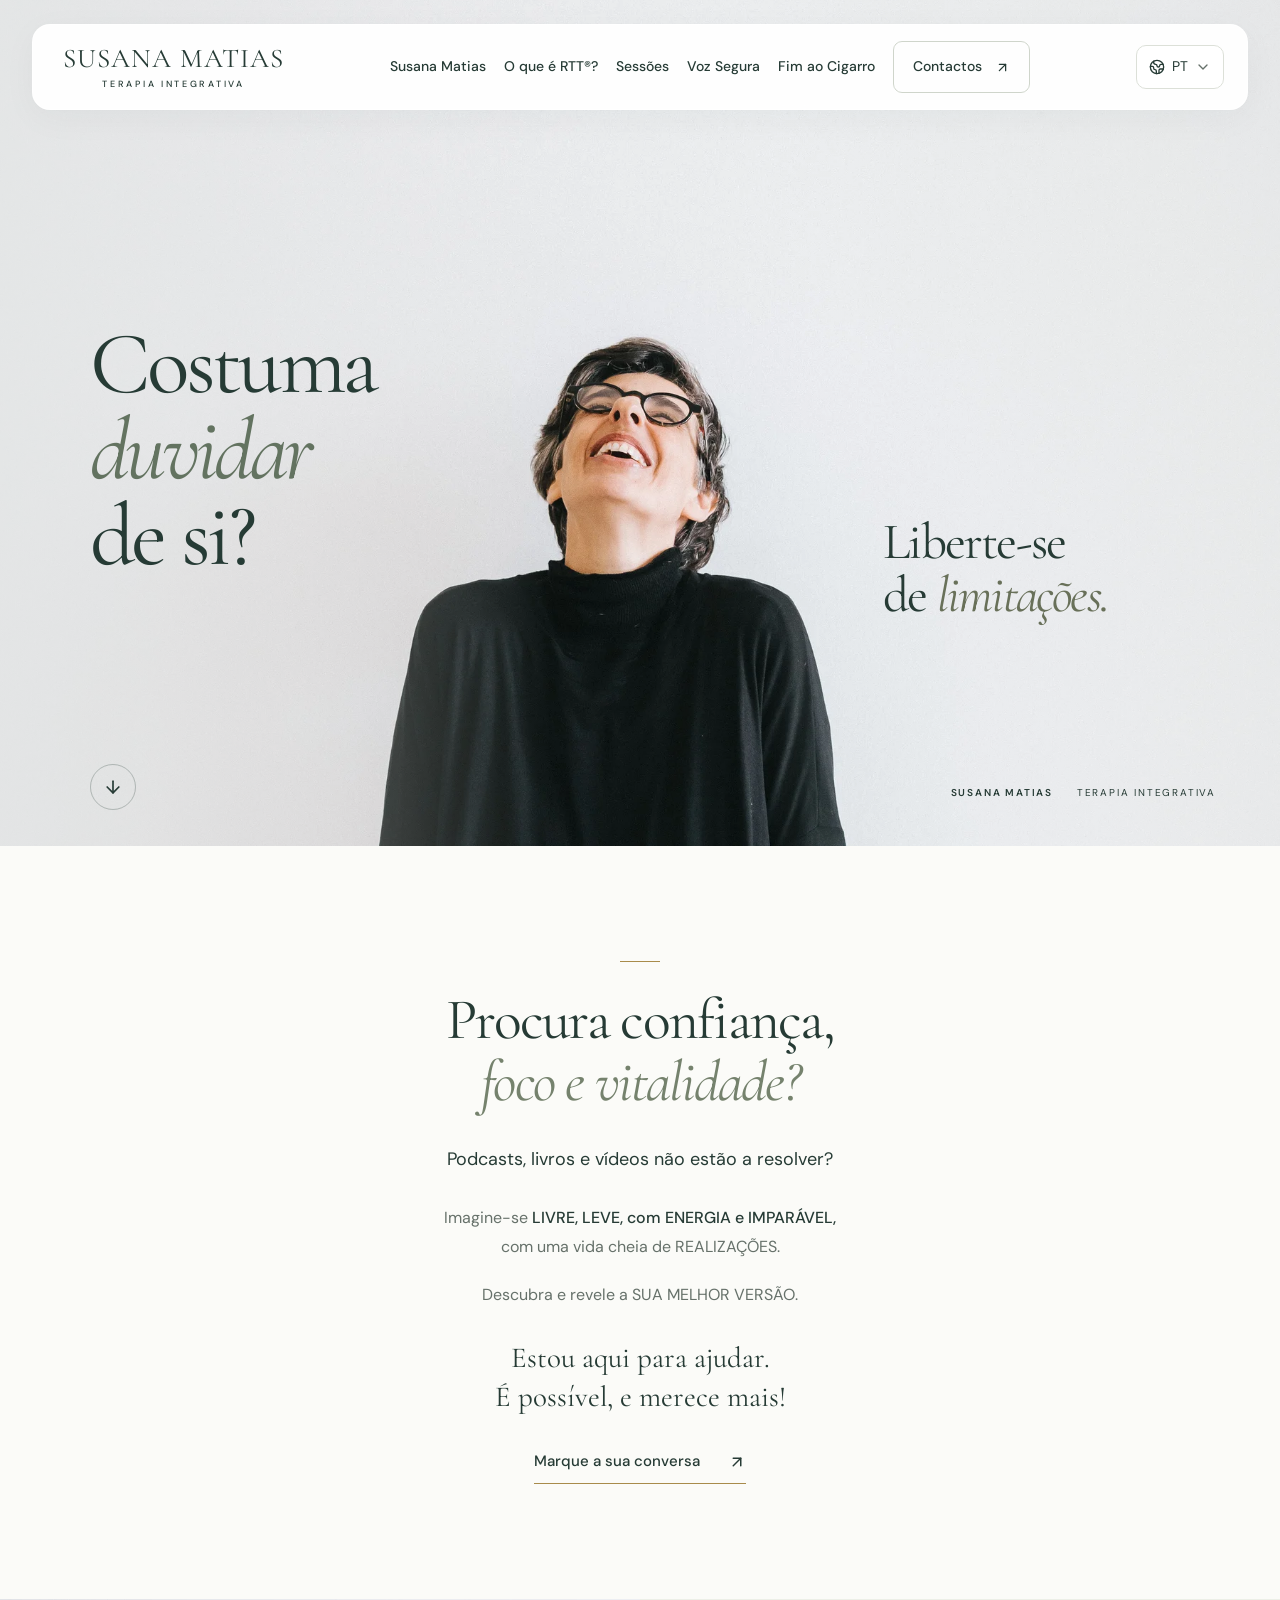
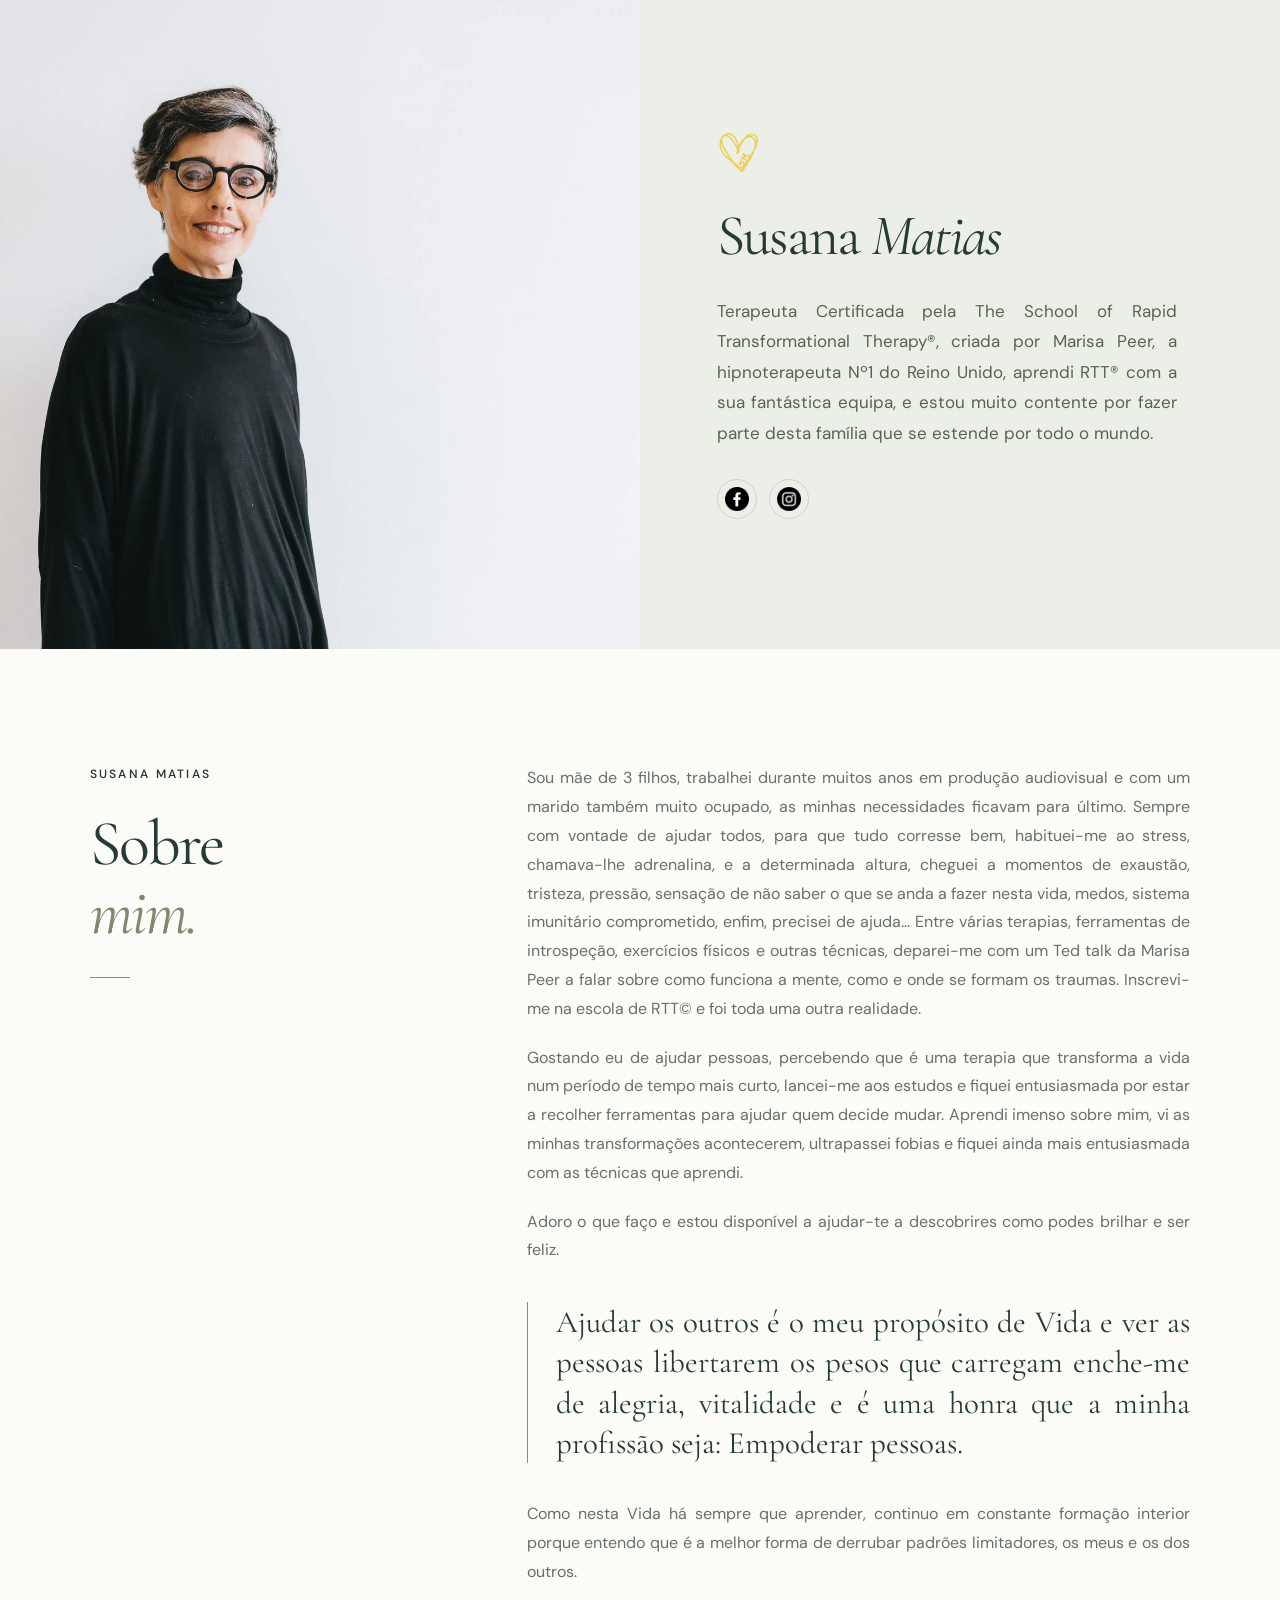
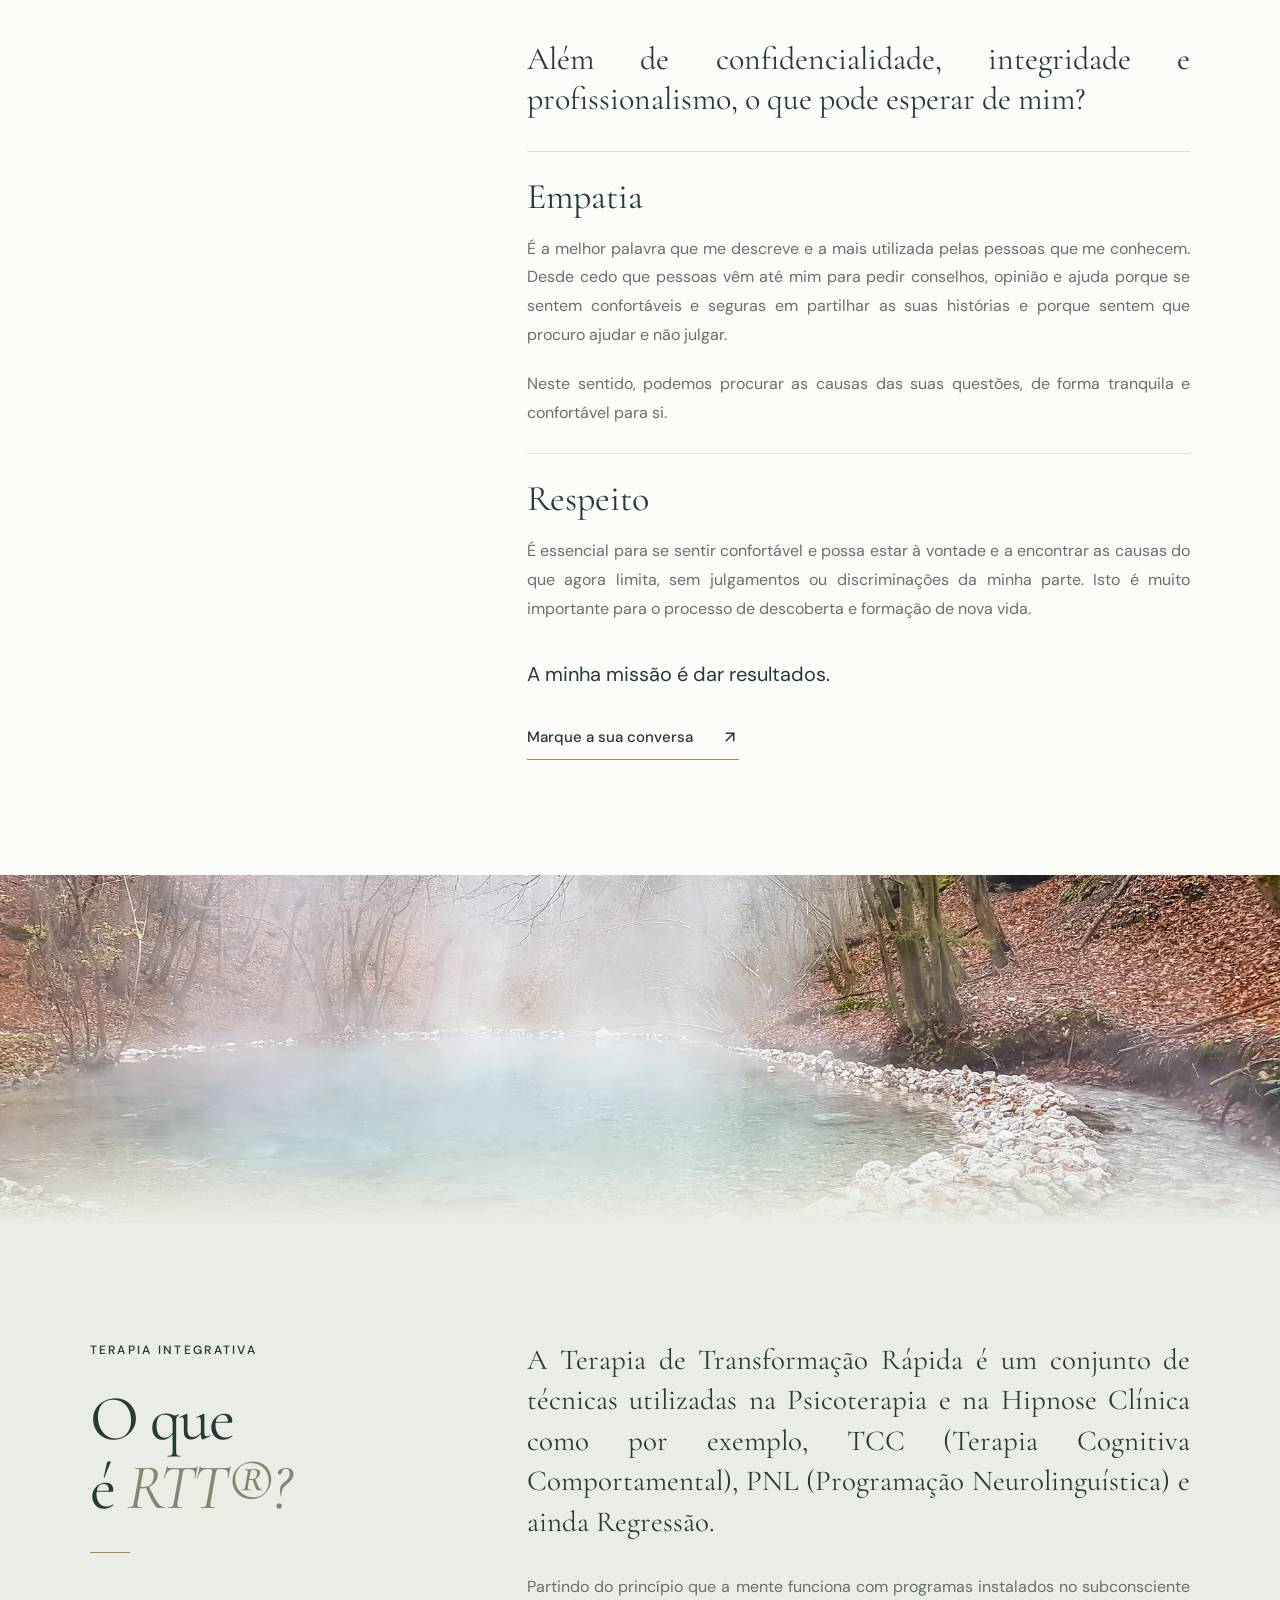
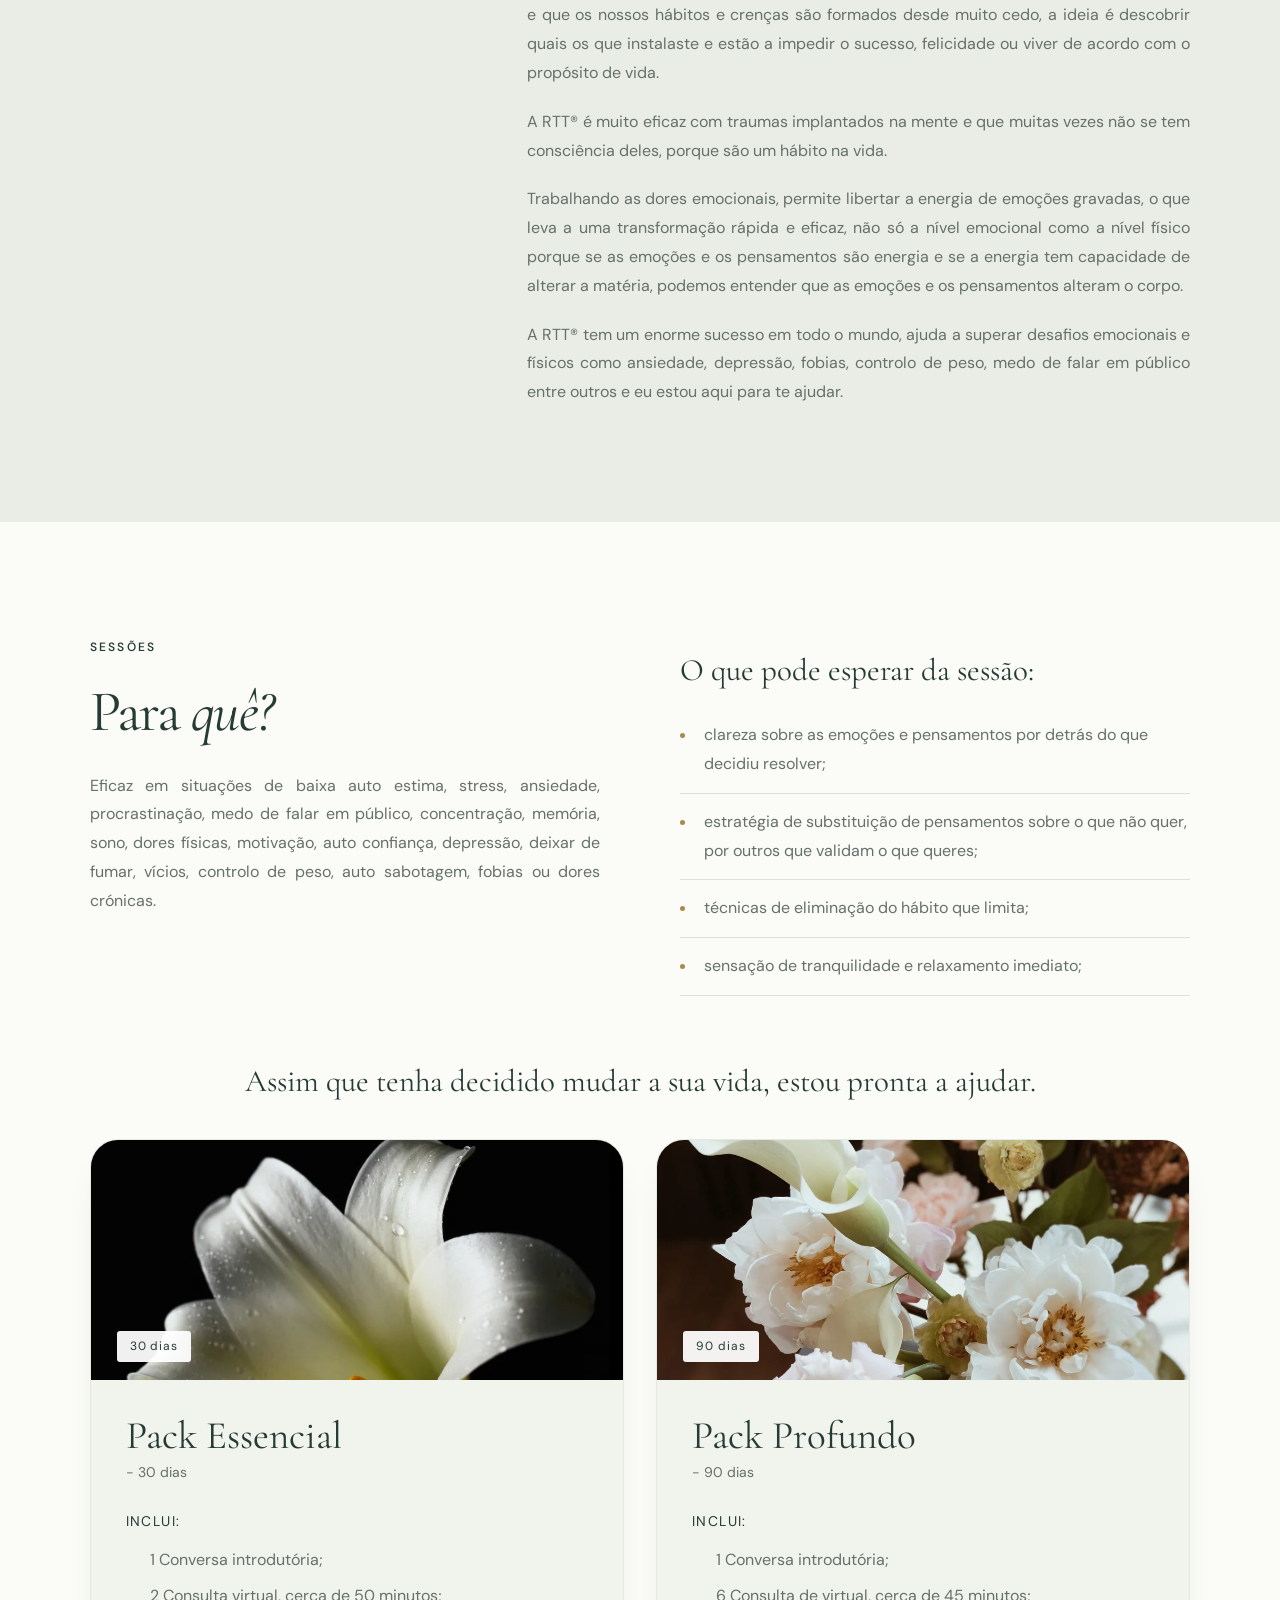
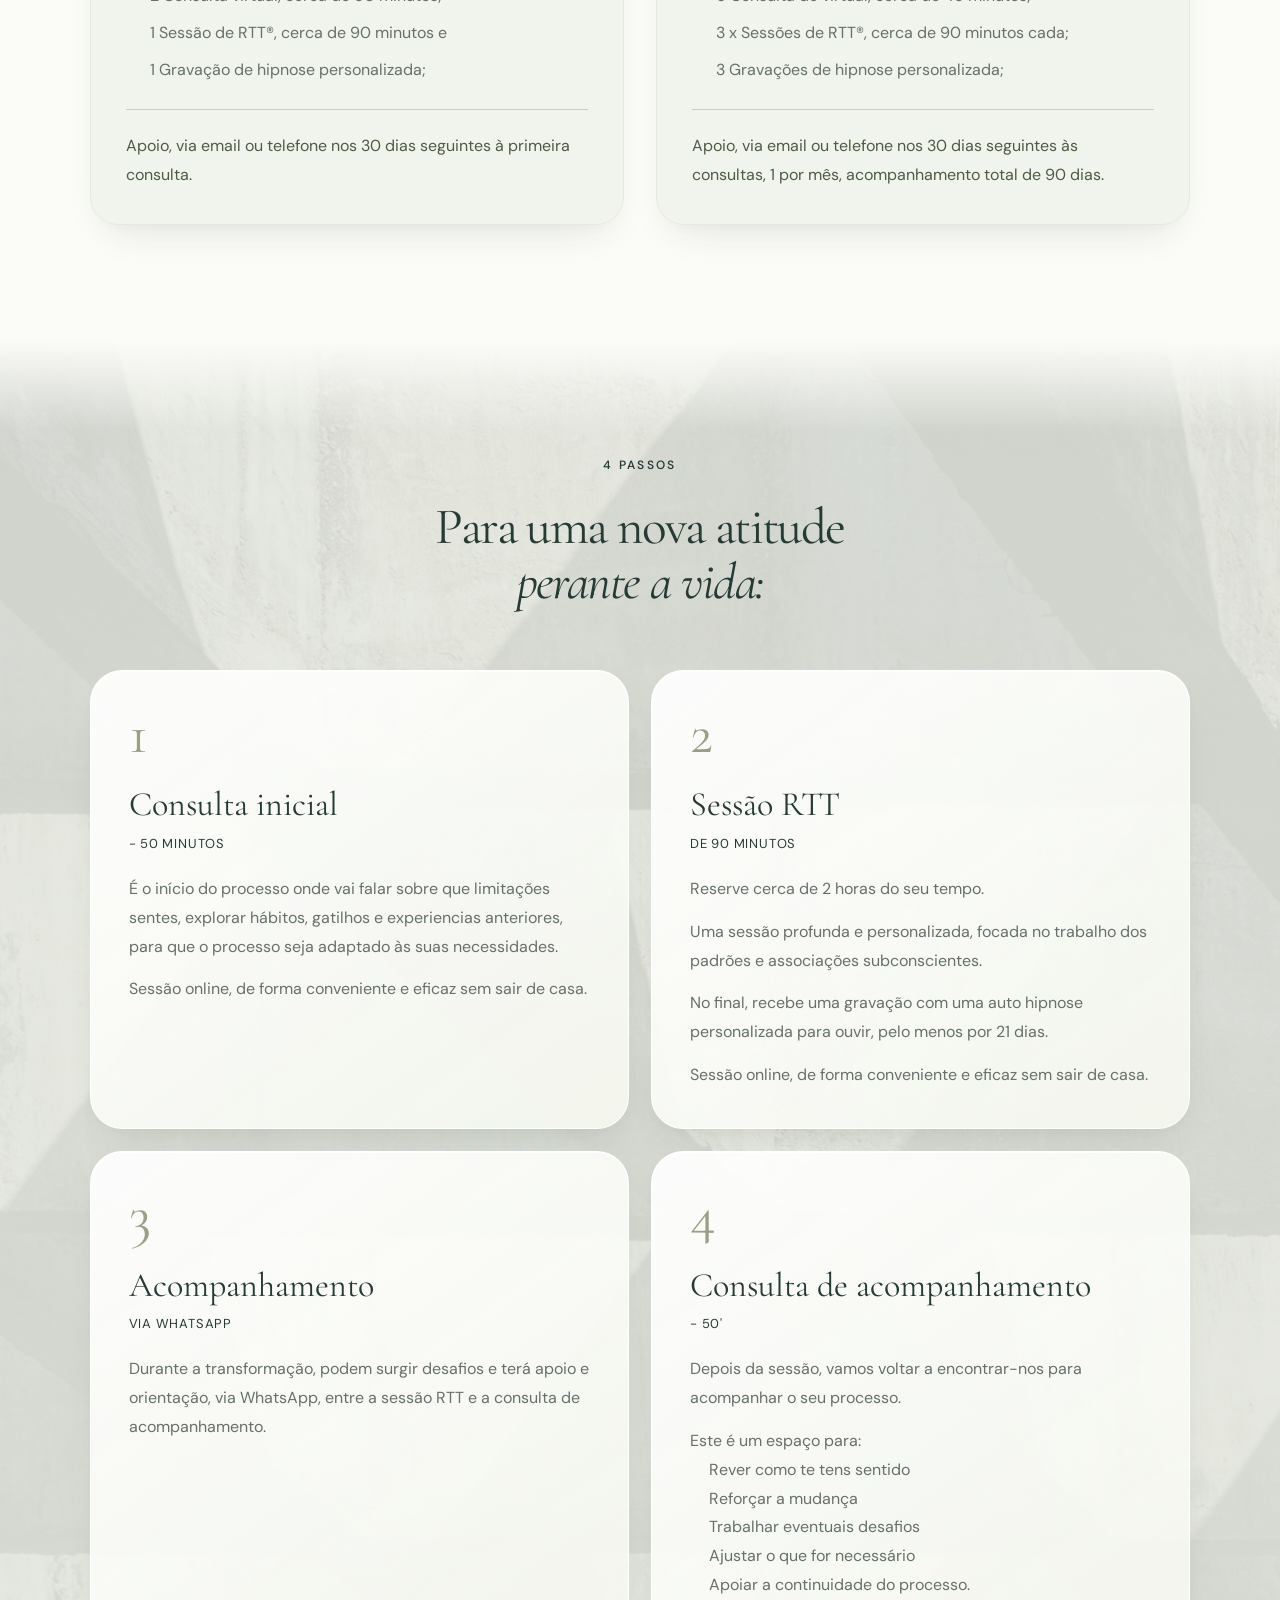
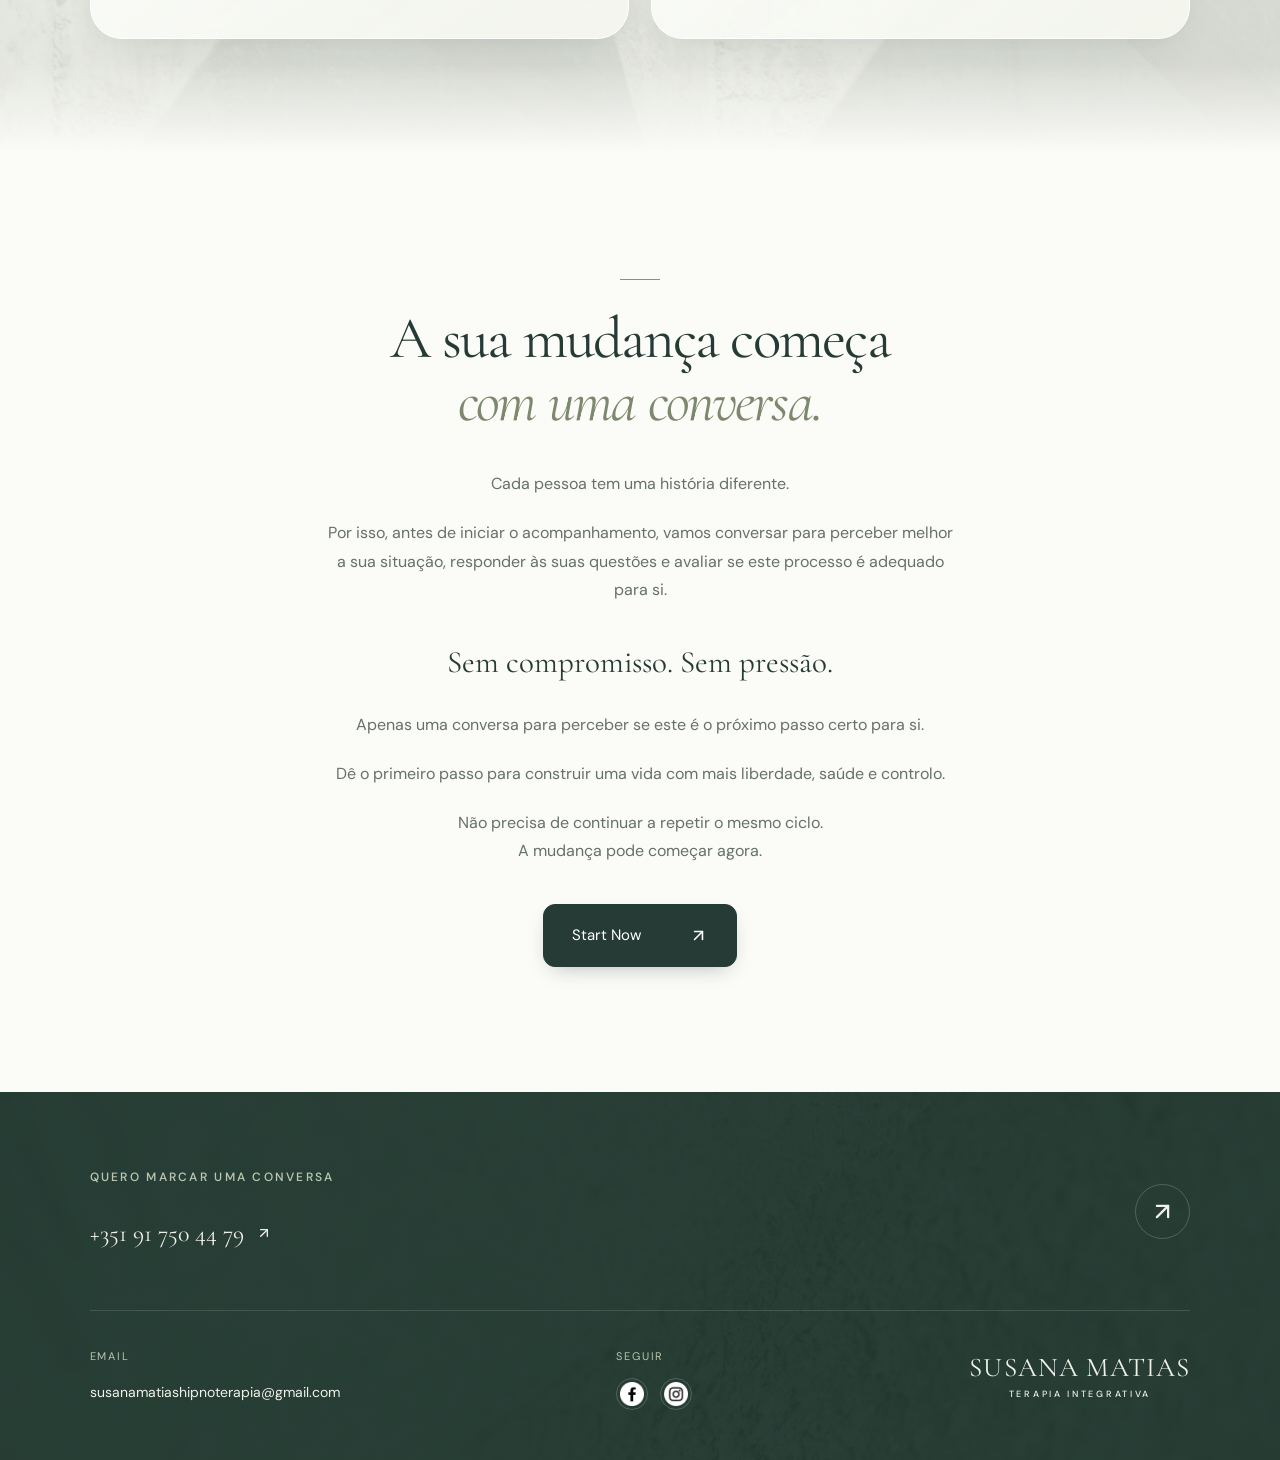
==== commit 184b78d7: "Publish justified biography and therapy text" ====
--- a/susanawebsite/index.html
+++ b/susanawebsite/index.html
@@ -1,2 +1,2 @@
-<!DOCTYPE html><html lang="pt-PT"><head><meta charSet="utf-8"/><meta name="viewport" content="width=device-width, initial-scale=1"/><link rel="stylesheet" href="/susanawebsite/_next/static/css/index.i9ofo4AB.css" data-rsc-css-href="/susanawebsite/_next/static/css/index.i9ofo4AB.css" data-precedence="vite-rsc/importer-resources"/><link rel="modulepreload" fetchPriority="low" href="/susanawebsite/_next/static/chunks/index-BM0BC_8v.js"/><script src="/susanawebsite/_next/static/chunks/rolldown-runtime-C60lm6uB.js" type="module" async=""></script><script src="/susanawebsite/_next/static/chunks/framework-D_rUT4EX.js" type="module" async=""></script><script src="/susanawebsite/_next/static/chunks/navigation-errors-By4dF-Cc.js" type="module" async=""></script><link rel="modulepreload" href="/susanawebsite/_next/static/chunks/layout-segment-context-BqKFcfV_.js" crossorigin=""/><link rel="modulepreload" href="/susanawebsite/_next/static/chunks/language-CFJ0EN50.js" crossorigin=""/><link rel="modulepreload" href="/susanawebsite/_next/static/chunks/page-BE_1Y9mU.js" crossorigin=""/><link rel="modulepreload" href="/susanawebsite/_next/static/chunks/navigation-DdXDN8Wk.js" crossorigin=""/><link rel="modulepreload" href="/susanawebsite/_next/static/chunks/site-footer-DaT2TGBd.js" crossorigin=""/><title>Susana Matias | Hipnoterapia e Terapia Integrativa</title><meta name="description" content="Conheça Susana Matias, a hipnoterapia e a Terapia de Transformação Rápida (RTT®). Descubra as sessões e marque uma conversa."/><meta name="robots" content="index, follow"/><meta property="og:title" content="Susana Matias | Hipnoterapia e Terapia Integrativa"/><meta property="og:description" content="Conheça Susana Matias, a hipnoterapia e a Terapia de Transformação Rápida (RTT®). Descubra as sessões e marque uma conversa."/><meta property="og:url" content="https://susanamatias.github.io/susanawebsite/"/><meta property="og:site_name" content="Susana Matias"/><meta property="og:type" content="website"/><meta property="og:locale" content="pt_PT"/><meta property="og:image" content="https://susanamatias.github.io/susanawebsite/images/susana-hero.webp"/><meta property="og:image:alt" content="Susana Matias"/><meta name="twitter:card" content="summary_large_image"/><meta name="twitter:title" content="Susana Matias | Hipnoterapia e Terapia Integrativa"/><meta name="twitter:description" content="Conheça Susana Matias, a hipnoterapia e a Terapia de Transformação Rápida (RTT®). Descubra as sessões e marque uma conversa."/><meta name="twitter:image" content="https://susanamatias.github.io/susanawebsite/images/susana-hero.webp"/><link rel="icon" href="/susanawebsite/images/heart.png"/><link rel="canonical" href="https://susanamatias.github.io/susanawebsite/"/><script>Object.assign(((self[Symbol.for("vinext.navigationRuntime")]??={bootstrap:{routeManifest:null},functions:{}}).bootstrap.rsc??={rsc:[]}),{params:{},nav:{"pathname":"/","searchParams":[]}})</script><link rel="modulepreload" href="/susanawebsite/_next/static/chunks/index-BM0BC_8v.js" />
-</head><body><script type="application/ld+json">{"@context":"https://schema.org","@graph":[{"@type":"Person","@id":"https://susanamatias.github.io/susanawebsite/#susana","name":"Susana Matias","url":"https://susanamatias.github.io/susanawebsite/","image":"https://susanamatias.github.io/susanawebsite/images/susana-about.webp","email":"susanamatiashipnoterapia@gmail.com","telephone":"+351917504479","sameAs":["https://www.instagram.com/susanamatias","https://www.facebook.com/share/1ghENpaHhE/?mibextid=wwXIfr"]},{"@type":"WebSite","@id":"https://susanamatias.github.io/susanawebsite/#website","url":"https://susanamatias.github.io/susanawebsite/","name":"Susana Matias","inLanguage":"pt-PT","publisher":{"@id":"https://susanamatias.github.io/susanawebsite/#susana"}}]}</script><a class="skip-link" href="#conteudo">Saltar para o conteúdo</a><header class="floating-header "><a class="wordmark" aria-label="Susana Matias — início" href="/susanawebsite/"><span>SUSANA MATIAS</span><small>TERAPIA INTEGRATIVA</small></a><button class="menu-toggle" type="button" aria-label="Abrir menu" aria-expanded="false" aria-controls="main-navigation"><svg xmlns="http://www.w3.org/2000/svg" width="22" height="22" viewBox="0 0 24 24" fill="none" stroke="currentColor" stroke-width="2" stroke-linecap="round" stroke-linejoin="round" class="lucide lucide-menu" aria-hidden="true"><path d="M4 5h16"></path><path d="M4 12h16"></path><path d="M4 19h16"></path></svg></button><nav class="main-navigation " id="main-navigation" aria-label="Menu principal"><a href="/susanawebsite/#sobre-mim">Susana Matias</a><a href="/susanawebsite/#rtt">O que é RTT®?</a><a href="/susanawebsite/#sessoes">Sessões</a><a href="https://asusanamatias.wixsite.com/susana-matias/c%C3%B3pia-home">Voz Segura</a><a href="https://asusanamatias.wixsite.com/susana-matias/c%C3%B3pia-vozsegura">Fim ao Cigarro</a><a class="nav-contact" href="/susanawebsite/contactos/">Contactos<!-- --> <svg xmlns="http://www.w3.org/2000/svg" width="15" height="15" viewBox="0 0 24 24" fill="none" stroke="currentColor" stroke-width="2" stroke-linecap="round" stroke-linejoin="round" class="lucide lucide-arrow-up-right" aria-hidden="true"><path d="M7 7h10v10"></path><path d="M7 17 17 7"></path></svg></a></nav><div class="header-language"><button type="button" tabindex="0" id="base-ui-_R_h6i_" role="combobox" aria-expanded="false" aria-haspopup="listbox" data-slot="select-trigger" data-size="default" aria-label="Idioma" class="flex w-fit items-center justify-between gap-1.5 rounded-lg border border-input bg-transparent py-2 pr-2 pl-2.5 text-sm whitespace-nowrap transition-colors outline-none select-none focus-visible:border-ring focus-visible:ring-3 focus-visible:ring-ring/50 disabled:cursor-not-allowed disabled:opacity-50 aria-invalid:border-destructive aria-invalid:ring-3 aria-invalid:ring-destructive/20 data-placeholder:text-muted-foreground data-[size=default]:h-8 data-[size=sm]:h-7 data-[size=sm]:rounded-[min(var(--radius-md),10px)] *:data-[slot=select-value]:line-clamp-1 *:data-[slot=select-value]:flex *:data-[slot=select-value]:items-center *:data-[slot=select-value]:gap-1.5 dark:bg-input/30 dark:hover:bg-input/50 dark:aria-invalid:border-destructive/50 dark:aria-invalid:ring-destructive/40 [&amp;_svg]:pointer-events-none [&amp;_svg]:shrink-0 [&amp;_svg:not([class*=&#x27;size-&#x27;])]:size-4 language-trigger"><svg xmlns="http://www.w3.org/2000/svg" width="16" height="16" viewBox="0 0 24 24" fill="none" stroke="currentColor" stroke-width="2" stroke-linecap="round" stroke-linejoin="round" class="lucide lucide-earth" aria-hidden="true"><path d="M21.54 15H17a2 2 0 0 0-2 2v4.54"></path><path d="M7 3.34V5a3 3 0 0 0 3 3a2 2 0 0 1 2 2c0 1.1.9 2 2 2a2 2 0 0 0 2-2c0-1.1.9-2 2-2h3.17"></path><path d="M11 21.95V18a2 2 0 0 0-2-2a2 2 0 0 1-2-2v-1a2 2 0 0 0-2-2H2.05"></path><circle cx="12" cy="12" r="10"></circle></svg><span>PT</span><svg xmlns="http://www.w3.org/2000/svg" width="24" height="24" viewBox="0 0 24 24" fill="none" stroke="currentColor" stroke-width="2" stroke-linecap="round" stroke-linejoin="round" class="lucide lucide-chevron-down pointer-events-none size-4 text-muted-foreground" aria-hidden="true"><path d="m6 9 6 6 6-6"></path>▼</svg></button><input id="base-ui-_R_h6i_-hidden-input" style="clip-path:inset(50%);overflow:hidden;white-space:nowrap;border:0;padding:0;width:1px;height:1px;margin:-1px;position:fixed;top:0;left:0" tabindex="-1" aria-hidden="true" value="pt"/></div></header><main id="conteudo"><section class="hero" aria-label="Terapia integrativa com Susana Matias"><img src="/susanawebsite/images/susana-hero.webp" alt="Susana Matias" width="1800" height="2700" loading="eager" fetchPriority="high" decoding="async" class="hero-portrait" data-nimg="1"/><div class="hero-shade"></div><h1 class="hero-question">Costuma<br/><em>duvidar</em><br/>de si?</h1><p class="hero-answer">Liberte-se<br/>de<!-- --> <em>limitações.</em></p><a class="hero-scroll" href="#introducao" aria-label="Descobrir mais"><svg xmlns="http://www.w3.org/2000/svg" width="20" height="20" viewBox="0 0 24 24" fill="none" stroke="currentColor" stroke-width="2" stroke-linecap="round" stroke-linejoin="round" class="lucide lucide-arrow-down" aria-hidden="true"><path d="M12 5v14"></path><path d="m19 12-7 7-7-7"></path></svg></a><span class="hero-signature">SUSANA MATIAS <span>TERAPIA INTEGRATIVA</span></span></section><section class="introduction section" id="introducao"><span class="small-rule"></span><h2 class="typewriter-heading" aria-label="Procura confiança, foco e vitalidade?" data-typing="complete"><span aria-hidden="true"><span class="typed-word"><span class="typed-character" style="visibility:visible">P</span><span class="typed-character" style="visibility:visible">r</span><span class="typed-character" style="visibility:visible">o</span><span class="typed-character" style="visibility:visible">c</span><span class="typed-character" style="visibility:visible">u</span><span class="typed-character" style="visibility:visible">r</span><span class="typed-character" style="visibility:visible">a</span></span> <span class="typed-word"><span class="typed-character" style="visibility:visible">c</span><span class="typed-character" style="visibility:visible">o</span><span class="typed-character" style="visibility:visible">n</span><span class="typed-character" style="visibility:visible">f</span><span class="typed-character" style="visibility:visible">i</span><span class="typed-character" style="visibility:visible">a</span><span class="typed-character" style="visibility:visible">n</span><span class="typed-character" style="visibility:visible">ç</span><span class="typed-character" style="visibility:visible">a</span><span class="typed-character" style="visibility:visible">,</span></span><br/><em><span class="typed-word"><span class="typed-character" style="visibility:visible">f</span><span class="typed-character" style="visibility:visible">o</span><span class="typed-character" style="visibility:visible">c</span><span class="typed-character" style="visibility:visible">o</span></span> <span class="typed-word"><span class="typed-character" style="visibility:visible">e</span></span> <span class="typed-word"><span class="typed-character" style="visibility:visible">v</span><span class="typed-character" style="visibility:visible">i</span><span class="typed-character" style="visibility:visible">t</span><span class="typed-character" style="visibility:visible">a</span><span class="typed-character" style="visibility:visible">l</span><span class="typed-character" style="visibility:visible">i</span><span class="typed-character" style="visibility:visible">d</span><span class="typed-character" style="visibility:visible">a</span><span class="typed-character" style="visibility:visible">d</span><span class="typed-character" style="visibility:visible">e</span><span class="typed-character" style="visibility:visible">?</span></span></em></span></h2><p class="intro-question">Podcasts, livros e vídeos não estão a resolver?</p><p>Imagine-se<!-- --> <strong>LIVRE, LEVE, com ENERGIA e IMPARÁVEL,</strong><br class="desktop-break"/> <!-- -->com uma vida cheia de REALIZAÇÕES.</p><p>Descubra e revele a SUA MELHOR VERSÃO.</p><p class="intro-closing">Estou aqui para ajudar.<br/>É possível, e merece mais!</p><a class="text-link" href="/susanawebsite/contactos/">Marque a sua conversa<!-- --> <svg xmlns="http://www.w3.org/2000/svg" width="18" height="18" viewBox="0 0 24 24" fill="none" stroke="currentColor" stroke-width="2" stroke-linecap="round" stroke-linejoin="round" class="lucide lucide-arrow-up-right" aria-hidden="true"><path d="M7 7h10v10"></path><path d="M7 17 17 7"></path></svg></a></section><section class="portrait-section" id="sobre-mim" aria-labelledby="susana-title"><div class="portrait-image"><img src="/susanawebsite/images/susana-about.webp" alt="Susana Matias, terapeuta integrativa" width="1800" height="1200" loading="lazy" decoding="async" data-nimg="1"/></div><div class="portrait-copy"><img src="/susanawebsite/images/heart.png" alt="" width="348" height="352" loading="lazy" decoding="async" class="heart-mark" data-nimg="1"/><h2 id="susana-title">Susana <em>Matias</em></h2><p>Terapeuta Certificada pela The School of Rapid Transformational Therapy®, criada por Marisa Peer, a hipnoterapeuta Nº1 do Reino Unido, aprendi RTT® com a sua fantástica equipa, e estou muito contente por fazer parte desta família que se estende por todo o mundo.</p><div class="social-links" aria-label="Redes sociais"><a href="https://www.facebook.com/share/1ghENpaHhE/?mibextid=wwXIfr" aria-label="Facebook"><img src="/susanawebsite/images/facebook.png" alt="" width="24" height="24" loading="lazy" decoding="async" data-nimg="1"/></a><a href="https://www.instagram.com/susanamatias" aria-label="Instagram"><img src="/susanawebsite/images/instagram.png" alt="" width="24" height="24" loading="lazy" decoding="async" data-nimg="1"/></a></div></div></section><section class="section biography" aria-labelledby="about-title"><div class="section-aside"><span class="eyebrow">SUSANA MATIAS</span><h2 id="about-title">Sobre<br/> <em>mim.</em></h2><span class="small-rule"></span></div><div class="reading-copy"><p>Sou mãe de 3 filhos, trabalhei durante muitos anos em produção audiovisual e com um marido também muito ocupado, as minhas necessidades ficavam para último. Sempre com vontade de ajudar todos, para que tudo corresse bem, habituei-me ao stress, chamava-lhe adrenalina, e a determinada altura, cheguei a momentos de exaustão, tristeza, pressão, sensação de não saber o que se anda a fazer nesta vida, medos, sistema imunitário comprometido, enfim, precisei de ajuda... Entre várias terapias, ferramentas de introspeção, exercícios físicos e outras técnicas, deparei-me com um Ted talk da Marisa Peer a falar sobre como funciona a mente, como e onde se formam os traumas. Inscrevi-me na escola de RTT© e foi toda uma outra realidade.</p><p>Gostando eu de ajudar pessoas, percebendo que é uma terapia que transforma a vida num período de tempo mais curto, lancei-me aos estudos e fiquei entusiasmada por estar a recolher ferramentas para ajudar quem decide mudar. Aprendi imenso sobre mim, vi as minhas transformações acontecerem, ultrapassei fobias e fiquei ainda mais entusiasmada com as técnicas que aprendi.</p><p>Adoro o que faço e estou disponível a ajudar-te a descobrires como podes brilhar e ser feliz.</p><p class="pullquote">Ajudar os outros é o meu propósito de Vida e ver as pessoas libertarem os pesos que carregam enche-me de alegria, vitalidade e é uma honra que a minha profissão seja: Empoderar pessoas.</p><p>Como nesta Vida há sempre que aprender, continuo em constante formação interior porque entendo que é a melhor forma de derrubar padrões limitadores, os meus e os dos outros.</p><h3 class="values-intro">Além de confidencialidade, integridade e profissionalismo, o que pode esperar de mim?</h3><div class="value-block"><h3>Empatia</h3><p>É a melhor palavra que me descreve e a mais utilizada pelas pessoas que me conhecem. Desde cedo que pessoas vêm até mim para pedir conselhos, opinião e ajuda porque se sentem confortáveis e seguras em partilhar as suas histórias e porque sentem que procuro ajudar e não julgar.</p><p>Neste sentido, podemos procurar as causas das suas questões, de forma tranquila e confortável para si.</p></div><div class="value-block"><h3>Respeito</h3><p>É essencial para se sentir confortável e possa estar à vontade e a encontrar as causas do que agora limita, sem julgamentos ou discriminações da minha parte. Isto é muito importante para o processo de descoberta e formação de nova vida.</p></div><p class="mission">A minha missão é dar resultados.</p><a class="text-link" href="/susanawebsite/contactos/">Marque a sua conversa<!-- --> <svg xmlns="http://www.w3.org/2000/svg" width="18" height="18" viewBox="0 0 24 24" fill="none" stroke="currentColor" stroke-width="2" stroke-linecap="round" stroke-linejoin="round" class="lucide lucide-arrow-up-right" aria-hidden="true"><path d="M7 7h10v10"></path><path d="M7 17 17 7"></path></svg></a></div></section><section class="rtt-section" id="rtt" aria-labelledby="rtt-title"><div class="rtt-landscape"><img src="/susanawebsite/images/forest.webp" alt="Nascente quente na floresta" width="1800" height="1013" loading="lazy" decoding="async" data-nimg="1"/></div><div class="section rtt-content"><div class="section-aside"><span class="eyebrow">TERAPIA INTEGRATIVA</span><h2 id="rtt-title">O que<br/> <!-- -->é<!-- --> <em>RTT®?</em></h2><span class="small-rule"></span></div><div class="reading-copy"><p class="lead">A Terapia de Transformação Rápida é um conjunto de técnicas utilizadas na Psicoterapia e na Hipnose Clínica como por exemplo, TCC (Terapia Cognitiva Comportamental), PNL (Programação Neurolinguística) e ainda Regressão.</p><p>Partindo do princípio que a mente funciona com programas instalados no subconsciente e que os nossos hábitos e crenças são formados desde muito cedo, a ideia é descobrir quais os que instalaste e estão a impedir o sucesso, felicidade ou viver de acordo com o propósito de vida.</p><p>A RTT® é muito eficaz com traumas implantados na mente e que muitas vezes não se tem consciência deles, porque são um hábito na vida.</p><p>Trabalhando as dores emocionais, permite libertar a energia de emoções gravadas, o que leva a uma transformação rápida e eficaz, não só a nível emocional como a nível físico porque se as emoções e os pensamentos são energia e se a energia tem capacidade de alterar a matéria, podemos entender que as emoções e os pensamentos alteram o corpo.</p><p>A RTT® tem um enorme sucesso em todo o mundo, ajuda a superar desafios emocionais e físicos como ansiedade, depressão, fobias, controlo de peso, medo de falar em público entre outros e eu estou aqui para te ajudar.</p></div></div></section><section class="section sessions" id="sessoes" aria-labelledby="sessions-title"><div class="sessions-intro"><div><span class="eyebrow">SESSÕES</span><h2 id="sessions-title">Para<!-- --> <em>quê?</em></h2><p>Eficaz em situações de baixa auto estima, stress, ansiedade, procrastinação, medo de falar em público, concentração, memória, sono, dores físicas, motivação, auto confiança, depressão, deixar de fumar, vícios, controlo de peso, auto sabotagem, fobias ou dores crónicas.</p></div><div class="expectations"><h3>O que pode esperar da sessão:</h3><ul><li>clareza sobre as emoções e pensamentos por detrás do que decidiu resolver;</li><li>estratégia de substituição de pensamentos sobre o que não quer, por outros que validam o que queres;</li><li>técnicas de eliminação do hábito que limita;</li><li>sensação de tranquilidade e relaxamento imediato;</li></ul></div></div><p class="sessions-invitation">Assim que tenha decidido mudar a sua vida, estou pronta a ajudar.</p><div class="packs"><article class="pack"><div class="pack-image"><img src="/susanawebsite/images/lily.webp" alt="Lírio branco" width="1000" height="1000" loading="lazy" decoding="async" data-nimg="1"/><span>30 dias</span></div><div class="pack-copy"><h3>Pack Essencial<!-- --> <span>- <!-- -->30 dias</span></h3><p class="pack-includes">Inclui:</p><ul><li>1 Conversa introdutória;</li><li>2 Consulta virtual, cerca de 50 minutos;</li><li>1 Sessão de RTT®, cerca de 90 minutos e</li><li>1 Gravação de hipnose personalizada;</li></ul><p class="pack-support">Apoio, via email ou telefone nos 30 dias seguintes à primeira consulta.</p></div></article><article class="pack"><div class="pack-image"><img src="/susanawebsite/images/flowers.webp" alt="Bouquet de flores brancas" width="1000" height="1000" loading="lazy" decoding="async" data-nimg="1"/><span>90 dias</span></div><div class="pack-copy"><h3>Pack Profundo<!-- --> <span>- <!-- -->90 dias</span></h3><p class="pack-includes">Inclui:</p><ul><li>1 Conversa introdutória;</li><li>6 Consulta de virtual, cerca de 45 minutos;</li><li>3 x Sessões de RTT®, cerca de 90 minutos cada;</li><li>3 Gravações de hipnose personalizada;</li></ul><p class="pack-support">Apoio, via email ou telefone nos 30 dias seguintes às consultas, 1 por mês, acompanhamento total de 90 dias.</p></div></article></div></section><section class="section steps" aria-labelledby="steps-title"><div class="steps-heading"><span class="eyebrow">4 PASSOS</span><h2 id="steps-title">Para uma nova atitude<br/> <em>perante a vida:</em></h2></div><div class="steps-grid"><article class="step"><span class="step-number">1</span><h3>Consulta inicial<!-- --> <span>- 50 minutos</span></h3><p>É o início do processo onde vai falar sobre que limitações sentes, explorar hábitos, gatilhos e experiencias anteriores, para que o processo seja adaptado às suas necessidades.</p><p>Sessão online, de forma conveniente e eficaz sem sair de casa.</p></article><article class="step"><span class="step-number">2</span><h3>Sessão RTT<!-- --> <span>de 90 minutos</span></h3><p>Reserve cerca de 2 horas do seu tempo.</p><p>Uma sessão profunda e personalizada, focada no trabalho dos padrões e associações subconscientes.</p><p>No final, recebe uma gravação com uma auto hipnose personalizada para ouvir, pelo menos por 21 dias.</p><p>Sessão online, de forma conveniente e eficaz sem sair de casa.</p></article><article class="step"><span class="step-number">3</span><h3>Acompanhamento<!-- --> <span>via WhatsApp</span></h3><p>Durante a transformação, podem surgir desafios e terá apoio e orientação, via WhatsApp, entre a sessão RTT e a consulta de acompanhamento.</p></article><article class="step"><span class="step-number">4</span><h3>Consulta de acompanhamento<!-- --> <span>- 50&#x27;</span></h3><p>Depois da sessão, vamos voltar a encontrar-nos para acompanhar o seu processo.</p><p>Este é um espaço para:</p><ul><li>Rever como te tens sentido</li><li>Reforçar a mudança</li><li>Trabalhar eventuais desafios</li><li>Ajustar o que for necessário</li><li>Apoiar a continuidade do processo.</li></ul></article></div></section><section class="section conversation" aria-labelledby="conversation-title"><span class="small-rule"></span><h2 id="conversation-title">A sua mudança começa<br/> <em>com uma conversa.</em></h2><div class="conversation-copy"><p>Cada pessoa tem uma história diferente.</p><p>Por isso, antes de iniciar o acompanhamento, vamos conversar para perceber melhor a sua situação, responder às suas questões e avaliar se este processo é adequado para si.</p><p class="conversation-emphasis">Sem compromisso. Sem pressão.</p><p>Apenas uma conversa para perceber se este é o próximo passo certo para si.</p><p>Dê o primeiro passo para construir uma vida com mais liberdade, saúde e controlo.</p><p>Não precisa de continuar a repetir o mesmo ciclo.<br/>A mudança pode começar agora.</p></div><a class="solid-button" href="/susanawebsite/contactos/">Start Now <svg xmlns="http://www.w3.org/2000/svg" width="19" height="19" viewBox="0 0 24 24" fill="none" stroke="currentColor" stroke-width="2" stroke-linecap="round" stroke-linejoin="round" class="lucide lucide-arrow-up-right" aria-hidden="true"><path d="M7 7h10v10"></path><path d="M7 17 17 7"></path></svg></a></section><footer class="section contact" id="contatos"><div class="contact-top"><div><span class="eyebrow">QUERO MARCAR UMA CONVERSA</span><a class="contact-phone" href="https://wa.me/351917504479" target="_blank" rel="noopener noreferrer" aria-label="WhatsApp: +351 91 750 44 79" title="WhatsApp">+351 91 750 44 79 <svg xmlns="http://www.w3.org/2000/svg" width="24" height="24" viewBox="0 0 24 24" fill="none" stroke="currentColor" stroke-width="2" stroke-linecap="round" stroke-linejoin="round" class="lucide lucide-arrow-up-right" aria-hidden="true"><path d="M7 7h10v10"></path><path d="M7 17 17 7"></path></svg></a></div><a class="back-top" href="#conteudo" aria-label="Voltar ao início"><svg xmlns="http://www.w3.org/2000/svg" width="27" height="27" viewBox="0 0 24 24" fill="none" stroke="currentColor" stroke-width="2" stroke-linecap="round" stroke-linejoin="round" class="lucide lucide-arrow-up-right" aria-hidden="true"><path d="M7 7h10v10"></path><path d="M7 17 17 7"></path></svg></a></div><div class="contact-bottom"><div><h2>EMAIL</h2><a class="contact-email" href="mailto:susanamatiashipnoterapia@gmail.com">susanamatiashipnoterapia@gmail.com</a></div><div><h2>SEGUIR</h2><div class="social-links" aria-label="Redes sociais"><a href="https://www.facebook.com/share/1ghENpaHhE/?mibextid=wwXIfr" aria-label="Facebook"><img src="/susanawebsite/images/facebook.png" alt="" width="24" height="24" loading="lazy" decoding="async" data-nimg="1"/></a><a href="https://www.instagram.com/susanamatias" aria-label="Instagram"><img src="/susanawebsite/images/instagram.png" alt="" width="24" height="24" loading="lazy" decoding="async" data-nimg="1"/></a></div></div><a class="wordmark footer-wordmark" href="#conteudo"><span>SUSANA MATIAS</span><small>TERAPIA INTEGRATIVA</small></a></div></footer></main><script type="module" src="/susanawebsite/_next/static/chunks/index-BM0BC_8v.js" id="_R_" async=""></script><script>((self[Symbol.for("vinext.navigationRuntime")]??={bootstrap:{routeManifest:null},functions:{}}).bootstrap.rsc??={rsc:[]}).rsc.push("2:I[\"544a703b9824\",[],\"LanguageProvider\",1]\n")</script><script>((self[Symbol.for("vinext.navigationRuntime")]??={bootstrap:{routeManifest:null},functions:{}}).bootstrap.rsc??={rsc:[]}).rsc.push("3:I[\"3bb4c73cb361\",[],\"Children\",1]\n")</script><script>((self[Symbol.for("vinext.navigationRuntime")]??={bootstrap:{routeManifest:null},functions:{}}).bootstrap.rsc??={rsc:[]}).rsc.push("4:I[\"0bef8629d058\",[],\"GlobalErrorBoundary\",1]\n")</script><script>((self[Symbol.for("vinext.navigationRuntime")]??={bootstrap:{routeManifest:null},functions:{}}).bootstrap.rsc??={rsc:[]}).rsc.push("5:I[\"a7f3f1d63985\",[],\"default\",1]\n")</script><script>((self[Symbol.for("vinext.navigationRuntime")]??={bootstrap:{routeManifest:null},functions:{}}).bootstrap.rsc??={rsc:[]}).rsc.push("6:I[\"0bef8629d058\",[],\"ErrorBoundary\",1]\n")</script><script>((self[Symbol.for("vinext.navigationRuntime")]??={bootstrap:{routeManifest:null},functions:{}}).bootstrap.rsc??={rsc:[]}).rsc.push("7:I[\"bcc88b3729e4\",[],\"LayoutSegmentProvider\",1]\n")</script><script>((self[Symbol.for("vinext.navigationRuntime")]??={bootstrap:{routeManifest:null},functions:{}}).bootstrap.rsc??={rsc:[]}).rsc.push("8:I[\"3bb4c73cb361\",[],\"Slot\",1]\n")</script><script>((self[Symbol.for("vinext.navigationRuntime")]??={bootstrap:{routeManifest:null},functions:{}}).bootstrap.rsc??={rsc:[]}).rsc.push("9:I[\"0bef8629d058\",[],\"NotFoundBoundary\",1]\n")</script><script>((self[Symbol.for("vinext.navigationRuntime")]??={bootstrap:{routeManifest:null},functions:{}}).bootstrap.rsc??={rsc:[]}).rsc.push(":HL[\"/susanawebsite/_next/static/css/index.i9ofo4AB.css\",\"style\"     ]\n")</script><script>((self[Symbol.for("vinext.navigationRuntime")]??={bootstrap:{routeManifest:null},functions:{}}).bootstrap.rsc??={rsc:[]}).rsc.push("0:{\"page:/\":\"$L1\",\"layout:/\":[[[\"$\",\"link\",\"css:/susanawebsite/_next/static/css/index.i9ofo4AB.css\",{\"rel\":\"stylesheet\",\"precedence\":\"vite-rsc/importer-resources\",\"href\":\"/susanawebsite/_next/static/css/index.i9ofo4AB.css\",\"data-rsc-css-href\":\"/susanawebsite/_next/static/css/index.i9ofo4AB.css\"}],\"$undefined\"],[\"$\",\"html\",null,{\"lang\":\"pt-PT\",\"children\":[\"$\",\"body\",null,{\"children\":[[\"$\",\"script\",null,{\"type\":\"application/ld+json\",\"dangerouslySetInnerHTML\":{\"__html\":\"{\\\"@context\\\":\\\"https://schema.org\\\",\\\"@graph\\\":[{\\\"@type\\\":\\\"Person\\\",\\\"@id\\\":\\\"https://susanamatias.github.io/susanawebsite/#susana\\\",\\\"name\\\":\\\"Susana Matias\\\",\\\"url\\\":\\\"https://susanamatias.github.io/susanawebsite/\\\",\\\"image\\\":\\\"https://susanamatias.github.io/susanawebsite/images/susana-about.webp\\\",\\\"email\\\":\\\"susanamatiashipnoterapia@gmail.com\\\",\\\"telephone\\\":\\\"+351917504479\\\",\\\"sameAs\\\":[\\\"https://www.instagram.com/susanamatias\\\",\\\"https://www.facebook.com/share/1ghENpaHhE/?mibextid=wwXIfr\\\"]},{\\\"@type\\\":\\\"WebSite\\\",\\\"@id\\\":\\\"https://susanamatias.github.io/susanawebsite/#website\\\",\\\"url\\\":\\\"https://susanamatias.github.io/susanawebsite/\\\",\\\"name\\\":\\\"Susana Matias\\\",\\\"inLanguage\\\":\\\"pt-PT\\\",\\\"publisher\\\":{\\\"@id\\\":\\\"https://susanamatias.github.io/susanawebsite/#susana\\\"}}]}\"}}],[\"$\",\"$L2\",null,{\"initialLanguage\":\"pt\",\"children\":[\"$\",\"$L3\",null,{}]}]]}]}]],\"route:/\":[[[\"$\",\"meta\",null,{\"charSet\":\"utf-8\"}],[[\"$\",\"title\",\"0\",{\"children\":\"Susana Matias | Hipnoterapia e Terapia Integrativa\"}],[\"$\",\"meta\",\"1\",{\"name\":\"description\",\"content\":\"Conheça Susana Matias, a hipnoterapia e a Terapia de Transformação Rápida (RTT®). Descubra as sessões e marque uma conversa.\"}],[\"$\",\"meta\",\"2\",{\"name\":\"robots\",\"content\":\"index, follow\"}],[\"$\",\"meta\",\"3\",{\"property\":\"og:title\",\"content\":\"Susana Matias | Hipnoterapia e Terapia Integrativa\"}],[\"$\",\"meta\",\"4\",{\"property\":\"og:description\",\"content\":\"Conheça Susana Matias, a hipnoterapia e a Terapia de Transformação Rápida (RTT®). Descubra as sessões e marque uma conversa.\"}],[\"$\",\"meta\",\"5\",{\"property\":\"og:url\",\"content\":\"https://susanamatias.github.io/susanawebsite/\"}],[\"$\",\"meta\",\"6\",{\"property\":\"og:site_name\",\"content\":\"Susana Matias\"}],[\"$\",\"meta\",\"7\",{\"property\":\"og:type\",\"content\":\"website\"}],[\"$\",\"meta\",\"8\",{\"property\":\"og:locale\",\"content\":\"pt_PT\"}],[\"$\",\"meta\",\"9\",{\"property\":\"og:image\",\"content\":\"https://susanamatias.github.io/susanawebsite/images/susana-hero.webp\"}],[\"$\",\"meta\",\"10\",{\"property\":\"og:image:alt\",\"content\":\"Susana Matias\"}],[\"$\",\"meta\",\"11\",{\"name\":\"twitter:card\",\"content\":\"summary_large_image\"}],[\"$\",\"meta\",\"12\",{\"name\":\"twitter:title\",\"content\":\"Susana Matias | Hipnoterapia e Terapia Integrativa\"}],[\"$\",\"meta\",\"13\",{\"name\":\"twitter:description\",\"content\":\"Conheça Susana Matias, a hipnoterapia e a Terapia de Transformação Rápida (RTT®). Descubra as sessões e marque uma conversa.\"}],[\"$\",\"meta\",\"14\",{\"name\":\"twitter:image\",\"content\":\"https://susanamatias.github.io/susanawebsite/images/susana-hero.webp\"}],[\"$\",\"link\",\"15\",{\"data-vinext-streamed-icon\":\"$undefined\",\"rel\":\"icon\",\"href\":\"/susanawebsite/images/heart.png\",\"type\":\"$undefined\",\"sizes\":\"$undefined\",\"color\":\"$undefined\",\"media\":\"$undefined\",\"fetchPriority\":\"$undefined\"}],[\"$\",\"link\",\"16\",{\"rel\":\"canonical\",\"href\":\"https://susanamatias.github.io/susanawebsite/\"}]],[[\"$\",\"meta\",\"0\",{\"name\":\"viewport\",\"content\":\"width=device-width, initial-scale=1\"}]]],[\"$\",\"$L4\",null,{\"fallback\":\"$5\",\"children\":[\"$\",\"$L6\",null,{\"fallback\":\"$5\",\"children\":[\"$\",\"$L7\",null,{\"providerId\":\"layout:/\",\"segmentMap\":{\"children\":[]},\"children\":[\"$\",\"$L8\",null,{\"id\":\"layout:/\",\"parallelSlots\":\"$undefined\",\"children\":[\"$\",\"$L9\",null,{\"resetKey\":\"\",\"fallback\":[[\"$\",\"title\",null,{\"children\":\"404: This page could not be found.\"}],[\"$\",\"div\",null,{\"style\":{\"fontFamily\":\"system-ui,\\\"Segoe UI\\\",Roboto,Helvetica,Arial,sans-serif,\\\"Apple Color Emoji\\\",\\\"Segoe UI Emoji\\\"\",\"height\":\"100vh\",\"textAlign\":\"center\",\"display\":\"flex\",\"flexDirection\":\"column\",\"alignItems\":\"center\",\"justifyContent\":\"center\"},\"children\":[\"$\",\"div\",null,{\"children\":[[\"$\",\"style\",null,{\"dangerouslySetInnerHTML\":{\"__html\":\"body{color:#000;background:#fff;margin:0}.next-error-h1{border-right:1px solid rgba(0,0,0,.3)}@media (prefers-color-scheme:dark){body{color:#fff;background:#000}.next-error-h1{border-right:1px solid rgba(255,255,255,.3)}}\"}}],\"$La\",\"$Lb\"]}]}]],\"children\":\"$Lc\"}]}]}]}]}],null,null],\"__route\":\"route:/\",\"__interceptionContext\":null,\"__layoutIds\":[\"layout:/\"],\"__rootLayout\":\"/\",\"__bfcacheSegmentIdentities\":{\"layout:/\":\"[\\\"layout\\\",\\\"layout:/\\\",\\\"root-boundary:/\\\",\\\"\\\"]\",\"page:/\":\"[\\\"page\\\",\\\"page:/\\\",\\\"root-boundary:/\\\",\\\"\\\"]\"},\"__srcPage\":[\"page\"],\"__layoutFlags\":{\"layout:/\":\"s\"},\"__artifactCompatibility\":{\"schemaVersion\":1,\"graphVersion\":\"app-route-graph:1177fd80f83fa7b0\",\"deploymentVersion\":\"11be75ff-7a02-4222-b2fc-c98a5b8c34c9\",\"appElementsSchemaVersion\":1,\"rscPayloadSchemaVersion\":1,\"rootBoundaryId\":\"/\",\"renderEpoch\":null}}\n")</script><script>((self[Symbol.for("vinext.navigationRuntime")]??={bootstrap:{routeManifest:null},functions:{}}).bootstrap.rsc??={rsc:[]}).rsc.push("d:I[\"fdec6512cad3\",[],\"AppRouterScrollTarget\",1]\n")</script><script>((self[Symbol.for("vinext.navigationRuntime")]??={bootstrap:{routeManifest:null},functions:{}}).bootstrap.rsc??={rsc:[]}).rsc.push("e:I[\"0bef8629d058\",[],\"RedirectBoundary\",1]\n")</script><script>((self[Symbol.for("vinext.navigationRuntime")]??={bootstrap:{routeManifest:null},functions:{}}).bootstrap.rsc??={rsc:[]}).rsc.push("a:[\"$\",\"h1\",null,{\"className\":\"next-error-h1\",\"style\":{\"display\":\"inline-block\",\"margin\":\"0 20px 0 0\",\"padding\":\"0 23px 0 0\",\"fontSize\":24,\"fontWeight\":500,\"verticalAlign\":\"top\",\"lineHeight\":\"49px\"},\"children\":404}]\n")</script><script>((self[Symbol.for("vinext.navigationRuntime")]??={bootstrap:{routeManifest:null},functions:{}}).bootstrap.rsc??={rsc:[]}).rsc.push("b:[\"$\",\"div\",null,{\"style\":{\"display\":\"inline-block\"},\"children\":[\"$\",\"h2\",null,{\"style\":{\"fontSize\":14,\"fontWeight\":400,\"lineHeight\":\"49px\",\"margin\":0},\"children\":\"This page could not be found.\"}]}]\n")</script><script>((self[Symbol.for("vinext.navigationRuntime")]??={bootstrap:{routeManifest:null},functions:{}}).bootstrap.rsc??={rsc:[]}).rsc.push("c:[\"$\",\"$Ld\",null,{\"children\":[\"$\",\"$Le\",null,{\"children\":[[\"$\",\"$L7\",null,{\"providerId\":\"page:/\",\"segmentMap\":{\"children\":[\"__PAGE__\"]},\"children\":[\"$\",\"$L8\",null,{\"id\":\"page:/\"}]}],null]}]}]\n")</script><script>((self[Symbol.for("vinext.navigationRuntime")]??={bootstrap:{routeManifest:null},functions:{}}).bootstrap.rsc??={rsc:[]}).rsc.push("f:I[\"6efdf509a785\",[],\"default\",1]\n")</script><script>((self[Symbol.for("vinext.navigationRuntime")]??={bootstrap:{routeManifest:null},functions:{}}).bootstrap.rsc??={rsc:[]}).rsc.push("1:[\"$\",\"$Lf\",null,{\"params\":\"$@10\",\"searchParams\":\"$@11\"}]\n")</script><script>((self[Symbol.for("vinext.navigationRuntime")]??={bootstrap:{routeManifest:null},functions:{}}).bootstrap.rsc??={rsc:[]}).rsc.push("10:{}\n")</script><script>((self[Symbol.for("vinext.navigationRuntime")]??={bootstrap:{routeManifest:null},functions:{}}).bootstrap.rsc??={rsc:[]}).rsc.push("11:{}\n")</script><script>Object.assign(((self[Symbol.for("vinext.navigationRuntime")]??={bootstrap:{routeManifest:null},functions:{}}).bootstrap.rsc??={rsc:[]}),{"initialCacheKind":"dynamic"});((self[Symbol.for("vinext.navigationRuntime")]??={bootstrap:{routeManifest:null},functions:{}}).bootstrap.rsc??={rsc:[]}).done=true</script></body></html>+<!DOCTYPE html><html lang="pt-PT"><head><meta charSet="utf-8"/><meta name="viewport" content="width=device-width, initial-scale=1"/><link rel="stylesheet" href="/susanawebsite/_next/static/css/index.DawlyTvY.css" data-rsc-css-href="/susanawebsite/_next/static/css/index.DawlyTvY.css" data-precedence="vite-rsc/importer-resources"/><link rel="modulepreload" fetchPriority="low" href="/susanawebsite/_next/static/chunks/index-6Muj_gkN.js"/><script src="/susanawebsite/_next/static/chunks/rolldown-runtime-C60lm6uB.js" type="module" async=""></script><script src="/susanawebsite/_next/static/chunks/framework-D_rUT4EX.js" type="module" async=""></script><script src="/susanawebsite/_next/static/chunks/navigation-errors-By4dF-Cc.js" type="module" async=""></script><link rel="modulepreload" href="/susanawebsite/_next/static/chunks/layout-segment-context-Bao8gXfi.js" crossorigin=""/><link rel="modulepreload" href="/susanawebsite/_next/static/chunks/language-DMkDiWgI.js" crossorigin=""/><link rel="modulepreload" href="/susanawebsite/_next/static/chunks/home-page-C03Zc9EP.js" crossorigin=""/><link rel="modulepreload" href="/susanawebsite/_next/static/chunks/navigation-BufgKl1P.js" crossorigin=""/><link rel="modulepreload" href="/susanawebsite/_next/static/chunks/page-motion-Cnx4uD3D.js" crossorigin=""/><link rel="modulepreload" href="/susanawebsite/_next/static/chunks/site-footer-BjhXKKie.js" crossorigin=""/><title>Susana Matias | Hipnoterapia e Terapia Integrativa</title><meta name="description" content="Conheça Susana Matias, a hipnoterapia e a Terapia de Transformação Rápida (RTT®). Descubra as sessões e marque uma conversa."/><meta name="robots" content="index, follow"/><meta property="og:title" content="Susana Matias | Hipnoterapia e Terapia Integrativa"/><meta property="og:description" content="Conheça Susana Matias, a hipnoterapia e a Terapia de Transformação Rápida (RTT®). Descubra as sessões e marque uma conversa."/><meta property="og:url" content="https://susanamatias.github.io/susanawebsite/"/><meta property="og:site_name" content="Susana Matias"/><meta property="og:type" content="website"/><meta property="og:locale" content="pt_PT"/><meta property="og:image" content="https://susanamatias.github.io/susanawebsite/images/susana-hero.webp"/><meta property="og:image:alt" content="Susana Matias"/><meta name="twitter:card" content="summary_large_image"/><meta name="twitter:title" content="Susana Matias | Hipnoterapia e Terapia Integrativa"/><meta name="twitter:description" content="Conheça Susana Matias, a hipnoterapia e a Terapia de Transformação Rápida (RTT®). Descubra as sessões e marque uma conversa."/><meta name="twitter:image" content="https://susanamatias.github.io/susanawebsite/images/susana-hero.webp"/><link rel="icon" href="/susanawebsite/images/heart.png"/><link rel="canonical" href="https://susanamatias.github.io/susanawebsite/"/><script>Object.assign(((self[Symbol.for("vinext.navigationRuntime")]??={bootstrap:{routeManifest:null},functions:{}}).bootstrap.rsc??={rsc:[]}),{params:{},nav:{"pathname":"/","searchParams":[]}})</script><link rel="modulepreload" href="/susanawebsite/_next/static/chunks/index-6Muj_gkN.js" />
+</head><body><script type="application/ld+json">{"@context":"https://schema.org","@graph":[{"@type":"Person","@id":"https://susanamatias.github.io/susanawebsite/#susana","name":"Susana Matias","url":"https://susanamatias.github.io/susanawebsite/","image":"https://susanamatias.github.io/susanawebsite/images/susana-about.webp","email":"susanamatiashipnoterapia@gmail.com","telephone":"+351917504479","sameAs":["https://www.instagram.com/susanamatias","https://www.facebook.com/share/1ghENpaHhE/?mibextid=wwXIfr"]},{"@type":"WebSite","@id":"https://susanamatias.github.io/susanawebsite/#website","url":"https://susanamatias.github.io/susanawebsite/","name":"Susana Matias","inLanguage":"pt-PT","publisher":{"@id":"https://susanamatias.github.io/susanawebsite/#susana"}}]}</script><a class="skip-link" href="#conteudo">Saltar para o conteúdo</a><header class="floating-header "><a class="wordmark" aria-label="Susana Matias — início" href="/susanawebsite/"><span>SUSANA MATIAS</span><small>TERAPIA INTEGRATIVA</small></a><button class="menu-toggle" type="button" aria-label="Abrir menu" aria-expanded="false" aria-controls="main-navigation"><svg xmlns="http://www.w3.org/2000/svg" width="22" height="22" viewBox="0 0 24 24" fill="none" stroke="currentColor" stroke-width="2" stroke-linecap="round" stroke-linejoin="round" class="lucide lucide-menu" aria-hidden="true"><path d="M4 5h16"></path><path d="M4 12h16"></path><path d="M4 19h16"></path></svg></button><nav class="main-navigation " id="main-navigation" aria-label="Menu principal"><a href="/susanawebsite/#sobre-mim">Susana Matias</a><a href="/susanawebsite/#rtt">O que é RTT®?</a><a href="/susanawebsite/#sessoes">Sessões</a><a href="/susanawebsite/voz-segura/">Voz Segura</a><a href="/susanawebsite/fim-ao-cigarro/">Fim ao Cigarro</a><a class="nav-contact" href="/susanawebsite/contactos/">Contactos<!-- --> <svg xmlns="http://www.w3.org/2000/svg" width="15" height="15" viewBox="0 0 24 24" fill="none" stroke="currentColor" stroke-width="2" stroke-linecap="round" stroke-linejoin="round" class="lucide lucide-arrow-up-right" aria-hidden="true"><path d="M7 7h10v10"></path><path d="M7 17 17 7"></path></svg></a></nav><div class="header-language"><button type="button" tabindex="0" id="base-ui-_R_h6i_" role="combobox" aria-expanded="false" aria-haspopup="listbox" data-slot="select-trigger" data-size="default" aria-label="Idioma" class="flex w-fit items-center justify-between gap-1.5 rounded-lg border border-input bg-transparent py-2 pr-2 pl-2.5 text-sm whitespace-nowrap transition-colors outline-none select-none focus-visible:border-ring focus-visible:ring-3 focus-visible:ring-ring/50 disabled:cursor-not-allowed disabled:opacity-50 aria-invalid:border-destructive aria-invalid:ring-3 aria-invalid:ring-destructive/20 data-placeholder:text-muted-foreground data-[size=default]:h-8 data-[size=sm]:h-7 data-[size=sm]:rounded-[min(var(--radius-md),10px)] *:data-[slot=select-value]:line-clamp-1 *:data-[slot=select-value]:flex *:data-[slot=select-value]:items-center *:data-[slot=select-value]:gap-1.5 dark:bg-input/30 dark:hover:bg-input/50 dark:aria-invalid:border-destructive/50 dark:aria-invalid:ring-destructive/40 [&amp;_svg]:pointer-events-none [&amp;_svg]:shrink-0 [&amp;_svg:not([class*=&#x27;size-&#x27;])]:size-4 language-trigger"><svg xmlns="http://www.w3.org/2000/svg" width="16" height="16" viewBox="0 0 24 24" fill="none" stroke="currentColor" stroke-width="2" stroke-linecap="round" stroke-linejoin="round" class="lucide lucide-earth" aria-hidden="true"><path d="M21.54 15H17a2 2 0 0 0-2 2v4.54"></path><path d="M7 3.34V5a3 3 0 0 0 3 3a2 2 0 0 1 2 2c0 1.1.9 2 2 2a2 2 0 0 0 2-2c0-1.1.9-2 2-2h3.17"></path><path d="M11 21.95V18a2 2 0 0 0-2-2a2 2 0 0 1-2-2v-1a2 2 0 0 0-2-2H2.05"></path><circle cx="12" cy="12" r="10"></circle></svg><span>PT</span><svg xmlns="http://www.w3.org/2000/svg" width="24" height="24" viewBox="0 0 24 24" fill="none" stroke="currentColor" stroke-width="2" stroke-linecap="round" stroke-linejoin="round" class="lucide lucide-chevron-down pointer-events-none size-4 text-muted-foreground" aria-hidden="true"><path d="m6 9 6 6 6-6"></path>▼</svg></button><input id="base-ui-_R_h6i_-hidden-input" style="clip-path:inset(50%);overflow:hidden;white-space:nowrap;border:0;padding:0;width:1px;height:1px;margin:-1px;position:fixed;top:0;left:0" tabindex="-1" aria-hidden="true" value="pt"/></div></header><main id="conteudo"><section class="hero" aria-label="Terapia integrativa com Susana Matias"><img class="hero-portrait" src="/susanawebsite/images/susana-hero.webp" alt="Susana Matias" width="1800" height="2700" fetchPriority="high" loading="eager"/><div class="hero-shade"></div><h1 class="hero-question">Costuma<br/><em>duvidar</em><br/>de si?</h1><p class="hero-answer">Liberte-se<br/>de<!-- --> <em>limitações.</em></p><a class="hero-scroll" href="#introducao" aria-label="Descobrir mais"><svg xmlns="http://www.w3.org/2000/svg" width="20" height="20" viewBox="0 0 24 24" fill="none" stroke="currentColor" stroke-width="2" stroke-linecap="round" stroke-linejoin="round" class="lucide lucide-arrow-down" aria-hidden="true"><path d="M12 5v14"></path><path d="m19 12-7 7-7-7"></path></svg></a><span class="hero-signature">SUSANA MATIAS <span>TERAPIA INTEGRATIVA</span></span></section><section class="introduction section" id="introducao"><span class="small-rule"></span><h2 class="typewriter-heading" aria-label="Procura confiança, foco e vitalidade?" data-typing="complete"><span aria-hidden="true"><span class="typed-word"><span class="typed-character" style="visibility:visible">P</span><span class="typed-character" style="visibility:visible">r</span><span class="typed-character" style="visibility:visible">o</span><span class="typed-character" style="visibility:visible">c</span><span class="typed-character" style="visibility:visible">u</span><span class="typed-character" style="visibility:visible">r</span><span class="typed-character" style="visibility:visible">a</span></span> <span class="typed-word"><span class="typed-character" style="visibility:visible">c</span><span class="typed-character" style="visibility:visible">o</span><span class="typed-character" style="visibility:visible">n</span><span class="typed-character" style="visibility:visible">f</span><span class="typed-character" style="visibility:visible">i</span><span class="typed-character" style="visibility:visible">a</span><span class="typed-character" style="visibility:visible">n</span><span class="typed-character" style="visibility:visible">ç</span><span class="typed-character" style="visibility:visible">a</span><span class="typed-character" style="visibility:visible">,</span></span><br/><em><span class="typed-word"><span class="typed-character" style="visibility:visible">f</span><span class="typed-character" style="visibility:visible">o</span><span class="typed-character" style="visibility:visible">c</span><span class="typed-character" style="visibility:visible">o</span></span> <span class="typed-word"><span class="typed-character" style="visibility:visible">e</span></span> <span class="typed-word"><span class="typed-character" style="visibility:visible">v</span><span class="typed-character" style="visibility:visible">i</span><span class="typed-character" style="visibility:visible">t</span><span class="typed-character" style="visibility:visible">a</span><span class="typed-character" style="visibility:visible">l</span><span class="typed-character" style="visibility:visible">i</span><span class="typed-character" style="visibility:visible">d</span><span class="typed-character" style="visibility:visible">a</span><span class="typed-character" style="visibility:visible">d</span><span class="typed-character" style="visibility:visible">e</span><span class="typed-character" style="visibility:visible">?</span></span></em></span></h2><p class="intro-question">Podcasts, livros e vídeos não estão a resolver?</p><p>Imagine-se<!-- --> <strong>LIVRE, LEVE, com ENERGIA e IMPARÁVEL,</strong><br class="desktop-break"/> <!-- -->com uma vida cheia de REALIZAÇÕES.</p><p>Descubra e revele a SUA MELHOR VERSÃO.</p><p class="intro-closing">Estou aqui para ajudar.<br/>É possível, e merece mais!</p><a class="text-link" href="/susanawebsite/contactos/">Marque a sua conversa<!-- --> <svg xmlns="http://www.w3.org/2000/svg" width="18" height="18" viewBox="0 0 24 24" fill="none" stroke="currentColor" stroke-width="2" stroke-linecap="round" stroke-linejoin="round" class="lucide lucide-arrow-up-right" aria-hidden="true"><path d="M7 7h10v10"></path><path d="M7 17 17 7"></path></svg></a></section><section class="portrait-section" id="sobre-mim" aria-labelledby="susana-title"><div class="portrait-image"><img width="1800" height="1200" src="/susanawebsite/images/susana-about.webp" alt="Susana Matias, terapeuta integrativa" loading="lazy"/></div><div class="portrait-copy"><img width="348" height="352" class="heart-mark" src="/susanawebsite/images/heart.png" alt="" loading="lazy"/><h2 id="susana-title">Susana <em>Matias</em></h2><p>Terapeuta Certificada pela The School of Rapid Transformational Therapy®, criada por Marisa Peer, a hipnoterapeuta Nº1 do Reino Unido, aprendi RTT® com a sua fantástica equipa, e estou muito contente por fazer parte desta família que se estende por todo o mundo.</p><div class="social-links" aria-label="Redes sociais"><a href="https://www.facebook.com/share/1ghENpaHhE/?mibextid=wwXIfr" aria-label="Facebook"><img src="/susanawebsite/images/facebook.png" alt="" width="24" height="24" loading="lazy"/></a><a href="https://www.instagram.com/susanamatias" aria-label="Instagram"><img src="/susanawebsite/images/instagram.png" alt="" width="24" height="24" loading="lazy"/></a></div></div></section><section class="section biography" aria-labelledby="about-title"><div class="section-aside"><span class="eyebrow">SUSANA MATIAS</span><h2 id="about-title">Sobre<br/> <em>mim.</em></h2><span class="small-rule"></span></div><div class="reading-copy"><p>Sou mãe de 3 filhos, trabalhei durante muitos anos em produção audiovisual e com um marido também muito ocupado, as minhas necessidades ficavam para último. Sempre com vontade de ajudar todos, para que tudo corresse bem, habituei-me ao stress, chamava-lhe adrenalina, e a determinada altura, cheguei a momentos de exaustão, tristeza, pressão, sensação de não saber o que se anda a fazer nesta vida, medos, sistema imunitário comprometido, enfim, precisei de ajuda... Entre várias terapias, ferramentas de introspeção, exercícios físicos e outras técnicas, deparei-me com um Ted talk da Marisa Peer a falar sobre como funciona a mente, como e onde se formam os traumas. Inscrevi-me na escola de RTT© e foi toda uma outra realidade.</p><p>Gostando eu de ajudar pessoas, percebendo que é uma terapia que transforma a vida num período de tempo mais curto, lancei-me aos estudos e fiquei entusiasmada por estar a recolher ferramentas para ajudar quem decide mudar. Aprendi imenso sobre mim, vi as minhas transformações acontecerem, ultrapassei fobias e fiquei ainda mais entusiasmada com as técnicas que aprendi.</p><p>Adoro o que faço e estou disponível a ajudar-te a descobrires como podes brilhar e ser feliz.</p><p class="pullquote">Ajudar os outros é o meu propósito de Vida e ver as pessoas libertarem os pesos que carregam enche-me de alegria, vitalidade e é uma honra que a minha profissão seja: Empoderar pessoas.</p><p>Como nesta Vida há sempre que aprender, continuo em constante formação interior porque entendo que é a melhor forma de derrubar padrões limitadores, os meus e os dos outros.</p><h3 class="values-intro">Além de confidencialidade, integridade e profissionalismo, o que pode esperar de mim?</h3><div class="value-block"><h3>Empatia</h3><p>É a melhor palavra que me descreve e a mais utilizada pelas pessoas que me conhecem. Desde cedo que pessoas vêm até mim para pedir conselhos, opinião e ajuda porque se sentem confortáveis e seguras em partilhar as suas histórias e porque sentem que procuro ajudar e não julgar.</p><p>Neste sentido, podemos procurar as causas das suas questões, de forma tranquila e confortável para si.</p></div><div class="value-block"><h3>Respeito</h3><p>É essencial para se sentir confortável e possa estar à vontade e a encontrar as causas do que agora limita, sem julgamentos ou discriminações da minha parte. Isto é muito importante para o processo de descoberta e formação de nova vida.</p></div><p class="mission">A minha missão é dar resultados.</p><a class="text-link" href="/susanawebsite/contactos/">Marque a sua conversa<!-- --> <svg xmlns="http://www.w3.org/2000/svg" width="18" height="18" viewBox="0 0 24 24" fill="none" stroke="currentColor" stroke-width="2" stroke-linecap="round" stroke-linejoin="round" class="lucide lucide-arrow-up-right" aria-hidden="true"><path d="M7 7h10v10"></path><path d="M7 17 17 7"></path></svg></a></div></section><section class="rtt-section" id="rtt" aria-labelledby="rtt-title"><div class="rtt-landscape"><img width="1800" height="1013" src="/susanawebsite/images/forest.webp" alt="Nascente quente na floresta" loading="lazy"/></div><div class="section rtt-content"><div class="section-aside"><span class="eyebrow">TERAPIA INTEGRATIVA</span><h2 id="rtt-title">O que<br/> <!-- -->é<!-- --> <em>RTT®?</em></h2><span class="small-rule"></span></div><div class="reading-copy"><p class="lead">A Terapia de Transformação Rápida é um conjunto de técnicas utilizadas na Psicoterapia e na Hipnose Clínica como por exemplo, TCC (Terapia Cognitiva Comportamental), PNL (Programação Neurolinguística) e ainda Regressão.</p><p>Partindo do princípio que a mente funciona com programas instalados no subconsciente e que os nossos hábitos e crenças são formados desde muito cedo, a ideia é descobrir quais os que instalaste e estão a impedir o sucesso, felicidade ou viver de acordo com o propósito de vida.</p><p>A RTT® é muito eficaz com traumas implantados na mente e que muitas vezes não se tem consciência deles, porque são um hábito na vida.</p><p>Trabalhando as dores emocionais, permite libertar a energia de emoções gravadas, o que leva a uma transformação rápida e eficaz, não só a nível emocional como a nível físico porque se as emoções e os pensamentos são energia e se a energia tem capacidade de alterar a matéria, podemos entender que as emoções e os pensamentos alteram o corpo.</p><p>A RTT® tem um enorme sucesso em todo o mundo, ajuda a superar desafios emocionais e físicos como ansiedade, depressão, fobias, controlo de peso, medo de falar em público entre outros e eu estou aqui para te ajudar.</p></div></div></section><section class="section sessions" id="sessoes" aria-labelledby="sessions-title"><div class="sessions-intro"><div><span class="eyebrow">SESSÕES</span><h2 id="sessions-title">Para<!-- --> <em>quê?</em></h2><p>Eficaz em situações de baixa auto estima, stress, ansiedade, procrastinação, medo de falar em público, concentração, memória, sono, dores físicas, motivação, auto confiança, depressão, deixar de fumar, vícios, controlo de peso, auto sabotagem, fobias ou dores crónicas.</p></div><div class="expectations"><h3>O que pode esperar da sessão:</h3><ul><li>clareza sobre as emoções e pensamentos por detrás do que decidiu resolver;</li><li>estratégia de substituição de pensamentos sobre o que não quer, por outros que validam o que queres;</li><li>técnicas de eliminação do hábito que limita;</li><li>sensação de tranquilidade e relaxamento imediato;</li></ul></div></div><p class="sessions-invitation">Assim que tenha decidido mudar a sua vida, estou pronta a ajudar.</p><div class="packs"><article class="pack"><div class="pack-image"><img width="1000" height="1000" src="/susanawebsite/images/lily.webp" alt="Lírio branco" loading="lazy"/><span>30 dias</span></div><div class="pack-copy"><h3>Pack Essencial<!-- --> <span>- <!-- -->30 dias</span></h3><p class="pack-includes">Inclui:</p><ul><li>1 Conversa introdutória;</li><li>2 Consulta virtual, cerca de 50 minutos;</li><li>1 Sessão de RTT®, cerca de 90 minutos e</li><li>1 Gravação de hipnose personalizada;</li></ul><p class="pack-support">Apoio, via email ou telefone nos 30 dias seguintes à primeira consulta.</p></div></article><article class="pack"><div class="pack-image"><img width="1000" height="1000" src="/susanawebsite/images/flowers.webp" alt="Bouquet de flores brancas" loading="lazy"/><span>90 dias</span></div><div class="pack-copy"><h3>Pack Profundo<!-- --> <span>- <!-- -->90 dias</span></h3><p class="pack-includes">Inclui:</p><ul><li>1 Conversa introdutória;</li><li>6 Consulta de virtual, cerca de 45 minutos;</li><li>3 x Sessões de RTT®, cerca de 90 minutos cada;</li><li>3 Gravações de hipnose personalizada;</li></ul><p class="pack-support">Apoio, via email ou telefone nos 30 dias seguintes às consultas, 1 por mês, acompanhamento total de 90 dias.</p></div></article></div></section><section class="section steps" aria-labelledby="steps-title"><div class="steps-heading"><span class="eyebrow">4 PASSOS</span><h2 id="steps-title">Para uma nova atitude<br/> <em>perante a vida:</em></h2></div><div class="steps-grid"><article class="step"><span class="step-number">1</span><h3>Consulta inicial<!-- --> <span>- 50 minutos</span></h3><p>É o início do processo onde vai falar sobre que limitações sentes, explorar hábitos, gatilhos e experiencias anteriores, para que o processo seja adaptado às suas necessidades.</p><p>Sessão online, de forma conveniente e eficaz sem sair de casa.</p></article><article class="step"><span class="step-number">2</span><h3>Sessão RTT<!-- --> <span>de 90 minutos</span></h3><p>Reserve cerca de 2 horas do seu tempo.</p><p>Uma sessão profunda e personalizada, focada no trabalho dos padrões e associações subconscientes.</p><p>No final, recebe uma gravação com uma auto hipnose personalizada para ouvir, pelo menos por 21 dias.</p><p>Sessão online, de forma conveniente e eficaz sem sair de casa.</p></article><article class="step"><span class="step-number">3</span><h3>Acompanhamento<!-- --> <span>via WhatsApp</span></h3><p>Durante a transformação, podem surgir desafios e terá apoio e orientação, via WhatsApp, entre a sessão RTT e a consulta de acompanhamento.</p></article><article class="step"><span class="step-number">4</span><h3>Consulta de acompanhamento<!-- --> <span>- 50&#x27;</span></h3><p>Depois da sessão, vamos voltar a encontrar-nos para acompanhar o seu processo.</p><p>Este é um espaço para:</p><ul><li>Rever como te tens sentido</li><li>Reforçar a mudança</li><li>Trabalhar eventuais desafios</li><li>Ajustar o que for necessário</li><li>Apoiar a continuidade do processo.</li></ul></article></div></section><section class="section conversation" aria-labelledby="conversation-title"><span class="small-rule"></span><h2 id="conversation-title">A sua mudança começa<br/> <em>com uma conversa.</em></h2><div class="conversation-copy"><p>Cada pessoa tem uma história diferente.</p><p>Por isso, antes de iniciar o acompanhamento, vamos conversar para perceber melhor a sua situação, responder às suas questões e avaliar se este processo é adequado para si.</p><p class="conversation-emphasis">Sem compromisso. Sem pressão.</p><p>Apenas uma conversa para perceber se este é o próximo passo certo para si.</p><p>Dê o primeiro passo para construir uma vida com mais liberdade, saúde e controlo.</p><p>Não precisa de continuar a repetir o mesmo ciclo.<br/>A mudança pode começar agora.</p></div><a class="solid-button" href="/susanawebsite/contactos/">Start Now <svg xmlns="http://www.w3.org/2000/svg" width="19" height="19" viewBox="0 0 24 24" fill="none" stroke="currentColor" stroke-width="2" stroke-linecap="round" stroke-linejoin="round" class="lucide lucide-arrow-up-right" aria-hidden="true"><path d="M7 7h10v10"></path><path d="M7 17 17 7"></path></svg></a></section><footer class="section contact" id="contatos"><div class="contact-top"><div><span class="eyebrow">QUERO MARCAR UMA CONVERSA</span><a class="contact-phone" href="https://wa.me/351917504479" target="_blank" rel="noopener noreferrer" aria-label="WhatsApp: +351 91 750 44 79" title="WhatsApp">+351 91 750 44 79 <svg xmlns="http://www.w3.org/2000/svg" width="24" height="24" viewBox="0 0 24 24" fill="none" stroke="currentColor" stroke-width="2" stroke-linecap="round" stroke-linejoin="round" class="lucide lucide-arrow-up-right" aria-hidden="true"><path d="M7 7h10v10"></path><path d="M7 17 17 7"></path></svg></a></div><a class="back-top" href="#conteudo" aria-label="Voltar ao início"><svg xmlns="http://www.w3.org/2000/svg" width="27" height="27" viewBox="0 0 24 24" fill="none" stroke="currentColor" stroke-width="2" stroke-linecap="round" stroke-linejoin="round" class="lucide lucide-arrow-up-right" aria-hidden="true"><path d="M7 7h10v10"></path><path d="M7 17 17 7"></path></svg></a></div><div class="contact-bottom"><div><h2>EMAIL</h2><a class="contact-email" href="mailto:susanamatiashipnoterapia@gmail.com">susanamatiashipnoterapia@gmail.com</a></div><div><h2>SEGUIR</h2><div class="social-links" aria-label="Redes sociais"><a href="https://www.facebook.com/share/1ghENpaHhE/?mibextid=wwXIfr" aria-label="Facebook"><img src="/susanawebsite/images/facebook.png" alt="" width="24" height="24" loading="lazy"/></a><a href="https://www.instagram.com/susanamatias" aria-label="Instagram"><img src="/susanawebsite/images/instagram.png" alt="" width="24" height="24" loading="lazy"/></a></div></div><a class="wordmark footer-wordmark" href="#conteudo"><span>SUSANA MATIAS</span><small>TERAPIA INTEGRATIVA</small></a></div></footer></main><script type="module" src="/susanawebsite/_next/static/chunks/index-6Muj_gkN.js" id="_R_" async=""></script><script>((self[Symbol.for("vinext.navigationRuntime")]??={bootstrap:{routeManifest:null},functions:{}}).bootstrap.rsc??={rsc:[]}).rsc.push("0:{\"page:/\":\"$L1\",\"layout:/\":\"$L2\",\"route:/\":\"$L3\",\"__route\":\"route:/\",\"__interceptionContext\":null,\"__layoutIds\":[\"layout:/\"],\"__rootLayout\":\"/\",\"__bfcacheSegmentIdentities\":{\"layout:/\":\"[\\\"layout\\\",\\\"layout:/\\\",\\\"root-boundary:/\\\",\\\"\\\"]\",\"page:/\":\"[\\\"page\\\",\\\"page:/\\\",\\\"root-boundary:/\\\",\\\"\\\"]\"},\"__srcPage\":[\"page\"],\"__layoutFlags\":{\"layout:/\":\"s\"},\"__artifactCompatibility\":{\"schemaVersion\":1,\"graphVersion\":\"app-route-graph:1177fd80f83fa7b0\",\"deploymentVersion\":\"1b683501-cbd4-4a4d-80d1-8a5688c044b6\",\"appElementsSchemaVersion\":1,\"rscPayloadSchemaVersion\":1,\"rootBoundaryId\":\"/\",\"renderEpoch\":null}}\n")</script><script>((self[Symbol.for("vinext.navigationRuntime")]??={bootstrap:{routeManifest:null},functions:{}}).bootstrap.rsc??={rsc:[]}).rsc.push("4:I[\"544a703b9824\",[],\"LanguageProvider\",1]\n")</script><script>((self[Symbol.for("vinext.navigationRuntime")]??={bootstrap:{routeManifest:null},functions:{}}).bootstrap.rsc??={rsc:[]}).rsc.push("5:I[\"3bb4c73cb361\",[],\"Children\",1]\n")</script><script>((self[Symbol.for("vinext.navigationRuntime")]??={bootstrap:{routeManifest:null},functions:{}}).bootstrap.rsc??={rsc:[]}).rsc.push("6:I[\"0bef8629d058\",[],\"GlobalErrorBoundary\",1]\n")</script><script>((self[Symbol.for("vinext.navigationRuntime")]??={bootstrap:{routeManifest:null},functions:{}}).bootstrap.rsc??={rsc:[]}).rsc.push("7:I[\"a7f3f1d63985\",[],\"default\",1]\n")</script><script>((self[Symbol.for("vinext.navigationRuntime")]??={bootstrap:{routeManifest:null},functions:{}}).bootstrap.rsc??={rsc:[]}).rsc.push("8:I[\"0bef8629d058\",[],\"ErrorBoundary\",1]\n")</script><script>((self[Symbol.for("vinext.navigationRuntime")]??={bootstrap:{routeManifest:null},functions:{}}).bootstrap.rsc??={rsc:[]}).rsc.push("9:I[\"bcc88b3729e4\",[],\"LayoutSegmentProvider\",1]\n")</script><script>((self[Symbol.for("vinext.navigationRuntime")]??={bootstrap:{routeManifest:null},functions:{}}).bootstrap.rsc??={rsc:[]}).rsc.push("a:I[\"3bb4c73cb361\",[],\"Slot\",1]\n")</script><script>((self[Symbol.for("vinext.navigationRuntime")]??={bootstrap:{routeManifest:null},functions:{}}).bootstrap.rsc??={rsc:[]}).rsc.push("b:I[\"0bef8629d058\",[],\"NotFoundBoundary\",1]\n")</script><script>((self[Symbol.for("vinext.navigationRuntime")]??={bootstrap:{routeManifest:null},functions:{}}).bootstrap.rsc??={rsc:[]}).rsc.push("c:I[\"fdec6512cad3\",[],\"AppRouterScrollTarget\",1]\n")</script><script>((self[Symbol.for("vinext.navigationRuntime")]??={bootstrap:{routeManifest:null},functions:{}}).bootstrap.rsc??={rsc:[]}).rsc.push("d:I[\"0bef8629d058\",[],\"RedirectBoundary\",1]\n")</script><script>((self[Symbol.for("vinext.navigationRuntime")]??={bootstrap:{routeManifest:null},functions:{}}).bootstrap.rsc??={rsc:[]}).rsc.push(":HL[\"/susanawebsite/_next/static/css/index.DawlyTvY.css\",\"style\"     ]\n")</script><script>((self[Symbol.for("vinext.navigationRuntime")]??={bootstrap:{routeManifest:null},functions:{}}).bootstrap.rsc??={rsc:[]}).rsc.push("2:[[[\"$\",\"link\",\"css:/susanawebsite/_next/static/css/index.DawlyTvY.css\",{\"rel\":\"stylesheet\",\"precedence\":\"vite-rsc/importer-resources\",\"href\":\"/susanawebsite/_next/static/css/index.DawlyTvY.css\",\"data-rsc-css-href\":\"/susanawebsite/_next/static/css/index.DawlyTvY.css\"}],\"$undefined\"],[\"$\",\"html\",null,{\"lang\":\"pt-PT\",\"children\":[\"$\",\"body\",null,{\"children\":[[\"$\",\"script\",null,{\"type\":\"application/ld+json\",\"dangerouslySetInnerHTML\":{\"__html\":\"{\\\"@context\\\":\\\"https://schema.org\\\",\\\"@graph\\\":[{\\\"@type\\\":\\\"Person\\\",\\\"@id\\\":\\\"https://susanamatias.github.io/susanawebsite/#susana\\\",\\\"name\\\":\\\"Susana Matias\\\",\\\"url\\\":\\\"https://susanamatias.github.io/susanawebsite/\\\",\\\"image\\\":\\\"https://susanamatias.github.io/susanawebsite/images/susana-about.webp\\\",\\\"email\\\":\\\"susanamatiashipnoterapia@gmail.com\\\",\\\"telephone\\\":\\\"+351917504479\\\",\\\"sameAs\\\":[\\\"https://www.instagram.com/susanamatias\\\",\\\"https://www.facebook.com/share/1ghENpaHhE/?mibextid=wwXIfr\\\"]},{\\\"@type\\\":\\\"WebSite\\\",\\\"@id\\\":\\\"https://susanamatias.github.io/susanawebsite/#website\\\",\\\"url\\\":\\\"https://susanamatias.github.io/susanawebsite/\\\",\\\"name\\\":\\\"Susana Matias\\\",\\\"inLanguage\\\":\\\"pt-PT\\\",\\\"publisher\\\":{\\\"@id\\\":\\\"https://susanamatias.github.io/susanawebsite/#susana\\\"}}]}\"}}],[\"$\",\"$L4\",null,{\"initialLanguage\":\"pt\",\"children\":[\"$\",\"$L5\",null,{}]}]]}]}]]\n")</script><script>((self[Symbol.for("vinext.navigationRuntime")]??={bootstrap:{routeManifest:null},functions:{}}).bootstrap.rsc??={rsc:[]}).rsc.push("3:[[[\"$\",\"meta\",null,{\"charSet\":\"utf-8\"}],[[\"$\",\"title\",\"0\",{\"children\":\"Susana Matias | Hipnoterapia e Terapia Integrativa\"}],[\"$\",\"meta\",\"1\",{\"name\":\"description\",\"content\":\"Conheça Susana Matias, a hipnoterapia e a Terapia de Transformação Rápida (RTT®). Descubra as sessões e marque uma conversa.\"}],[\"$\",\"meta\",\"2\",{\"name\":\"robots\",\"content\":\"index, follow\"}],[\"$\",\"meta\",\"3\",{\"property\":\"og:title\",\"content\":\"Susana Matias | Hipnoterapia e Terapia Integrativa\"}],[\"$\",\"meta\",\"4\",{\"property\":\"og:description\",\"content\":\"Conheça Susana Matias, a hipnoterapia e a Terapia de Transformação Rápida (RTT®). Descubra as sessões e marque uma conversa.\"}],[\"$\",\"meta\",\"5\",{\"property\":\"og:url\",\"content\":\"https://susanamatias.github.io/susanawebsite/\"}],[\"$\",\"meta\",\"6\",{\"property\":\"og:site_name\",\"content\":\"Susana Matias\"}],[\"$\",\"meta\",\"7\",{\"property\":\"og:type\",\"content\":\"website\"}],[\"$\",\"meta\",\"8\",{\"property\":\"og:locale\",\"content\":\"pt_PT\"}],[\"$\",\"meta\",\"9\",{\"property\":\"og:image\",\"content\":\"https://susanamatias.github.io/susanawebsite/images/susana-hero.webp\"}],[\"$\",\"meta\",\"10\",{\"property\":\"og:image:alt\",\"content\":\"Susana Matias\"}],[\"$\",\"meta\",\"11\",{\"name\":\"twitter:card\",\"content\":\"summary_large_image\"}],[\"$\",\"meta\",\"12\",{\"name\":\"twitter:title\",\"content\":\"Susana Matias | Hipnoterapia e Terapia Integrativa\"}],[\"$\",\"meta\",\"13\",{\"name\":\"twitter:description\",\"content\":\"Conheça Susana Matias, a hipnoterapia e a Terapia de Transformação Rápida (RTT®). Descubra as sessões e marque uma conversa.\"}],[\"$\",\"meta\",\"14\",{\"name\":\"twitter:image\",\"content\":\"https://susanamatias.github.io/susanawebsite/images/susana-hero.webp\"}],[\"$\",\"link\",\"15\",{\"data-vinext-streamed-icon\":\"$undefined\",\"rel\":\"icon\",\"href\":\"/susanawebsite/images/heart.png\",\"type\":\"$undefined\",\"sizes\":\"$undefined\",\"color\":\"$undefined\",\"media\":\"$undefined\",\"fetchPriority\":\"$undefined\"}],[\"$\",\"link\",\"16\",{\"rel\":\"canonical\",\"href\":\"https://susanamatias.github.io/susanawebsite/\"}]],[[\"$\",\"meta\",\"0\",{\"name\":\"viewport\",\"content\":\"width=device-width, initial-scale=1\"}]]],[\"$\",\"$L6\",null,{\"fallback\":\"$7\",\"children\":[\"$\",\"$L8\",null,{\"fallback\":\"$7\",\"children\":[\"$\",\"$L9\",null,{\"providerId\":\"layout:/\",\"segmentMap\":{\"children\":[]},\"children\":[\"$\",\"$La\",null,{\"id\":\"layout:/\",\"parallelSlots\":\"$undefined\",\"children\":[\"$\",\"$Lb\",null,{\"resetKey\":\"\",\"fallback\":[[\"$\",\"title\",null,{\"children\":\"404: This page could not be found.\"}],[\"$\",\"div\",null,{\"style\":{\"fontFamily\":\"system-ui,\\\"Segoe UI\\\",Roboto,Helvetica,Arial,sans-serif,\\\"Apple Color Emoji\\\",\\\"Segoe UI Emoji\\\"\",\"height\":\"100vh\",\"textAlign\":\"center\",\"display\":\"flex\",\"flexDirection\":\"column\",\"alignItems\":\"center\",\"justifyContent\":\"center\"},\"children\":[\"$\",\"div\",null,{\"children\":[[\"$\",\"style\",null,{\"dangerouslySetInnerHTML\":{\"__html\":\"body{color:#000;background:#fff;margin:0}.next-error-h1{border-right:1px solid rgba(0,0,0,.3)}@media (prefers-color-scheme:dark){body{color:#fff;background:#000}.next-error-h1{border-right:1px solid rgba(255,255,255,.3)}}\"}}],[\"$\",\"h1\",null,{\"className\":\"next-error-h1\",\"style\":{\"display\":\"inline-block\",\"margin\":\"0 20px 0 0\",\"padding\":\"0 23px 0 0\",\"fontSize\":24,\"fontWeight\":500,\"verticalAlign\":\"top\",\"lineHeight\":\"49px\"},\"children\":404}],[\"$\",\"div\",null,{\"style\":{\"display\":\"inline-block\"},\"children\":[\"$\",\"h2\",null,{\"style\":{\"fontSize\":14,\"fontWeight\":400,\"lineHeight\":\"49px\",\"margin\":0},\"children\":\"This page could not be found.\"}]}]]}]}]],\"children\":[\"$\",\"$Lc\",null,{\"children\":[\"$\",\"$Ld\",null,{\"children\":[[\"$\",\"$L9\",null,{\"providerId\":\"page:/\",\"segmentMap\":{\"children\":[\"__PAGE__\"]},\"children\":[\"$\",\"$La\",null,{\"id\":\"page:/\"}]}],null]}]}]}]}]}]}]}],null,null]\n")</script><script>((self[Symbol.for("vinext.navigationRuntime")]??={bootstrap:{routeManifest:null},functions:{}}).bootstrap.rsc??={rsc:[]}).rsc.push("e:I[\"bab6fec5ad41\",[],\"default\",1]\n")</script><script>((self[Symbol.for("vinext.navigationRuntime")]??={bootstrap:{routeManifest:null},functions:{}}).bootstrap.rsc??={rsc:[]}).rsc.push("1:[\"$\",\"$Le\",null,{}]\n")</script><script>Object.assign(((self[Symbol.for("vinext.navigationRuntime")]??={bootstrap:{routeManifest:null},functions:{}}).bootstrap.rsc??={rsc:[]}),{"initialCacheKind":"static"});((self[Symbol.for("vinext.navigationRuntime")]??={bootstrap:{routeManifest:null},functions:{}}).bootstrap.rsc??={rsc:[]}).done=true</script></body></html>
--- a/susanawebsite/_next/static/css/index.DawlyTvY.css
+++ b/susanawebsite/_next/static/css/index.DawlyTvY.css
@@ -0,0 +1 @@
+@import "https://fonts.googleapis.com/css2?family=Cormorant+Garamond:ital,wght@0,400;0,500;0,600;1,400;1,500&family=DM+Sans:wght@400;450;500;550;600;650;700&display=swap";@layer properties{@supports (((-webkit-hyphens:none)) and (not (margin-trim:inline))) or ((-moz-orient:inline) and (not (color:rgb(from red r g b)))){:root,:host{--shimmer-angle:20deg}*,:before,:after{--tw-translate-x:0;--tw-translate-y:0;--tw-translate-z:0;--tw-rotate-x:initial;--tw-rotate-y:initial;--tw-rotate-z:initial;--tw-skew-x:initial;--tw-skew-y:initial;--tw-scroll-snap-strictness:proximity;--tw-space-x-reverse:0;--tw-border-style:solid;--tw-leading:initial;--tw-font-weight:initial;--tw-tracking:initial;--tw-ordinal:initial;--tw-slashed-zero:initial;--tw-numeric-figure:initial;--tw-numeric-spacing:initial;--tw-numeric-fraction:initial;--tw-shadow:0 0 #0000;--tw-shadow-color:initial;--tw-shadow-alpha:100%;--tw-inset-shadow:0 0 #0000;--tw-inset-shadow-color:initial;--tw-inset-shadow-alpha:100%;--tw-ring-color:initial;--tw-ring-shadow:0 0 #0000;--tw-inset-ring-color:initial;--tw-inset-ring-shadow:0 0 #0000;--tw-ring-inset:initial;--tw-ring-offset-width:0px;--tw-ring-offset-color:#fff;--tw-ring-offset-shadow:0 0 #0000;--tw-outline-style:solid;--tw-duration:initial;--tw-ease:initial;--tw-content:"";--tw-scale-x:1;--tw-scale-y:1;--tw-scale-z:1;--tw-blur:initial;--tw-brightness:initial;--tw-contrast:initial;--tw-grayscale:initial;--tw-hue-rotate:initial;--tw-invert:initial;--tw-opacity:initial;--tw-saturate:initial;--tw-sepia:initial;--tw-drop-shadow:initial;--tw-drop-shadow-color:initial;--tw-drop-shadow-alpha:100%;--tw-drop-shadow-size:initial;--tw-backdrop-blur:initial;--tw-backdrop-brightness:initial;--tw-backdrop-contrast:initial;--tw-backdrop-grayscale:initial;--tw-backdrop-hue-rotate:initial;--tw-backdrop-invert:initial;--tw-backdrop-opacity:initial;--tw-backdrop-saturate:initial;--tw-backdrop-sepia:initial;--tw-animation-delay:0s;--tw-animation-direction:normal;--tw-animation-duration:initial;--tw-animation-fill-mode:none;--tw-animation-iteration-count:1;--tw-enter-blur:0;--tw-enter-opacity:1;--tw-enter-rotate:0;--tw-enter-scale:1;--tw-enter-translate-x:0;--tw-enter-translate-y:0;--tw-exit-blur:0;--tw-exit-opacity:1;--tw-exit-rotate:0;--tw-exit-scale:1;--tw-exit-translate-x:0;--tw-exit-translate-y:0;--scroll-fade-t:0px;--scroll-fade-b:0px;--scroll-fade-s:0px;--scroll-fade-e:0px;--scroll-fade-mask:initial;--shimmer-image:initial;--shimmer-text-fill:initial}::backdrop{--tw-translate-x:0;--tw-translate-y:0;--tw-translate-z:0;--tw-rotate-x:initial;--tw-rotate-y:initial;--tw-rotate-z:initial;--tw-skew-x:initial;--tw-skew-y:initial;--tw-scroll-snap-strictness:proximity;--tw-space-x-reverse:0;--tw-border-style:solid;--tw-leading:initial;--tw-font-weight:initial;--tw-tracking:initial;--tw-ordinal:initial;--tw-slashed-zero:initial;--tw-numeric-figure:initial;--tw-numeric-spacing:initial;--tw-numeric-fraction:initial;--tw-shadow:0 0 #0000;--tw-shadow-color:initial;--tw-shadow-alpha:100%;--tw-inset-shadow:0 0 #0000;--tw-inset-shadow-color:initial;--tw-inset-shadow-alpha:100%;--tw-ring-color:initial;--tw-ring-shadow:0 0 #0000;--tw-inset-ring-color:initial;--tw-inset-ring-shadow:0 0 #0000;--tw-ring-inset:initial;--tw-ring-offset-width:0px;--tw-ring-offset-color:#fff;--tw-ring-offset-shadow:0 0 #0000;--tw-outline-style:solid;--tw-duration:initial;--tw-ease:initial;--tw-content:"";--tw-scale-x:1;--tw-scale-y:1;--tw-scale-z:1;--tw-blur:initial;--tw-brightness:initial;--tw-contrast:initial;--tw-grayscale:initial;--tw-hue-rotate:initial;--tw-invert:initial;--tw-opacity:initial;--tw-saturate:initial;--tw-sepia:initial;--tw-drop-shadow:initial;--tw-drop-shadow-color:initial;--tw-drop-shadow-alpha:100%;--tw-drop-shadow-size:initial;--tw-backdrop-blur:initial;--tw-backdrop-brightness:initial;--tw-backdrop-contrast:initial;--tw-backdrop-grayscale:initial;--tw-backdrop-hue-rotate:initial;--tw-backdrop-invert:initial;--tw-backdrop-opacity:initial;--tw-backdrop-saturate:initial;--tw-backdrop-sepia:initial;--tw-animation-delay:0s;--tw-animation-direction:normal;--tw-animation-duration:initial;--tw-animation-fill-mode:none;--tw-animation-iteration-count:1;--tw-enter-blur:0;--tw-enter-opacity:1;--tw-enter-rotate:0;--tw-enter-scale:1;--tw-enter-translate-x:0;--tw-enter-translate-y:0;--tw-exit-blur:0;--tw-exit-opacity:1;--tw-exit-rotate:0;--tw-exit-scale:1;--tw-exit-translate-x:0;--tw-exit-translate-y:0;--scroll-fade-t:0px;--scroll-fade-b:0px;--scroll-fade-s:0px;--scroll-fade-e:0px;--scroll-fade-mask:initial;--shimmer-image:initial;--shimmer-text-fill:initial}}}@layer theme{:root,:host{--font-mono:ui-monospace, SFMono-Regular, Menlo, Monaco, Consolas, "Liberation Mono", "Courier New", monospace;--color-black:#000;--color-white:#fff;--spacing:.25rem;--container-xs:20rem;--container-sm:24rem;--text-xs:.75rem;--text-xs--line-height:calc(1 / .75);--text-sm:.875rem;--text-sm--line-height:calc(1.25 / .875);--text-base:1rem;--text-base--line-height:calc(1.5 / 1);--font-weight-normal:400;--font-weight-medium:500;--tracking-tight:-.025em;--tracking-widest:.1em;--leading-tight:1.25;--leading-snug:1.375;--leading-normal:1.5;--leading-relaxed:1.625;--radius-sm:.25rem;--radius-md:.375rem;--radius-lg:.5rem;--radius-xl:.75rem;--radius-2xl:1rem;--radius-4xl:2rem;--ease-in-out:cubic-bezier(.4, 0, .2, 1);--animate-spin:spin 1s linear infinite;--animate-pulse:pulse 2s cubic-bezier(.4, 0, .6, 1) infinite;--blur-xs:4px;--aspect-video:16 / 9;--default-transition-duration:.15s;--default-transition-timing-function:cubic-bezier(.4, 0, .2, 1);--default-font-family:"DM Sans", sans-serif;--default-mono-font-family:var(--font-mono);--color-popover:#fbfbf8}}@layer base{*,:after,:before{box-sizing:border-box;border:0 solid;margin:0;padding:0}::backdrop{box-sizing:border-box;border:0 solid;margin:0;padding:0}::file-selector-button{box-sizing:border-box;border:0 solid;margin:0;padding:0}html,:host{-webkit-text-size-adjust:100%;tab-size:4;line-height:1.5;font-family:var(--default-font-family,ui-sans-serif, system-ui, sans-serif, "Apple Color Emoji", "Segoe UI Emoji", "Segoe UI Symbol", "Noto Color Emoji");font-feature-settings:var(--default-font-feature-settings,normal);font-variation-settings:var(--default-font-variation-settings,normal);-webkit-tap-highlight-color:transparent}hr{height:0;color:inherit;border-top-width:1px}abbr:where([title]){-webkit-text-decoration:underline dotted;text-decoration:underline dotted}h1,h2,h3,h4,h5,h6{font-size:inherit;font-weight:inherit}a{color:inherit;-webkit-text-decoration:inherit;-webkit-text-decoration:inherit;-webkit-text-decoration:inherit;-webkit-text-decoration:inherit;text-decoration:inherit}b,strong{font-weight:bolder}code,kbd,samp,pre{font-family:var(--default-mono-font-family,ui-monospace, SFMono-Regular, Menlo, Monaco, Consolas, "Liberation Mono", "Courier New", monospace);font-feature-settings:var(--default-mono-font-feature-settings,normal);font-variation-settings:var(--default-mono-font-variation-settings,normal);font-size:1em}small{font-size:80%}sub,sup{vertical-align:baseline;font-size:75%;line-height:0;position:relative}sub{bottom:-.25em}sup{top:-.5em}table{text-indent:0;border-color:inherit;border-collapse:collapse}:-moz-focusring{outline:auto}progress{vertical-align:baseline}summary{display:list-item}ol,ul,menu{list-style:none}img,svg,video,canvas,audio,iframe,embed,object{vertical-align:middle;display:block}img,video{max-width:100%;height:auto}button,input,select,optgroup,textarea{font:inherit;font-feature-settings:inherit;font-variation-settings:inherit;letter-spacing:inherit;color:inherit;opacity:1;background-color:#0000;border-radius:0}::file-selector-button{font:inherit;font-feature-settings:inherit;font-variation-settings:inherit;letter-spacing:inherit;color:inherit;opacity:1;background-color:#0000;border-radius:0}:where(select:is([multiple],[size])) optgroup{font-weight:bolder}:where(select:is([multiple],[size])) optgroup option{padding-inline-start:20px}::file-selector-button{margin-inline-end:4px}::placeholder{opacity:1}@supports (not ((-webkit-appearance:-apple-pay-button))) or (contain-intrinsic-size:1px){::placeholder{color:currentColor}@supports (color:color-mix(in lab, red, red)){::placeholder{color:color-mix(in oklab, currentcolor 50%, transparent)}}}textarea{resize:vertical}::-webkit-search-decoration{-webkit-appearance:none}::-webkit-date-and-time-value{min-height:1lh;text-align:inherit}::-webkit-datetime-edit{display:inline-flex}::-webkit-datetime-edit-fields-wrapper{padding:0}::-webkit-datetime-edit{padding-block:0}::-webkit-datetime-edit-year-field{padding-block:0}::-webkit-datetime-edit-month-field{padding-block:0}::-webkit-datetime-edit-day-field{padding-block:0}::-webkit-datetime-edit-hour-field{padding-block:0}::-webkit-datetime-edit-minute-field{padding-block:0}::-webkit-datetime-edit-second-field{padding-block:0}::-webkit-datetime-edit-millisecond-field{padding-block:0}::-webkit-datetime-edit-meridiem-field{padding-block:0}::-webkit-calendar-picker-indicator{line-height:1}:-moz-ui-invalid{box-shadow:none}button,input:where([type=button],[type=reset],[type=submit]){-webkit-appearance:button;appearance:button}::file-selector-button{-webkit-appearance:button;appearance:button}::-webkit-inner-spin-button{height:auto}::-webkit-outer-spin-button{height:auto}[hidden]:where(:not([hidden=until-found])){display:none!important}}@layer components;@layer utilities{.\@container\/card-header{container:card-header/inline-size}.\@container\/field-group{container:field-group/inline-size}.pointer-events-auto{pointer-events:auto}.pointer-events-none{pointer-events:none}.invisible{visibility:hidden}.visible{visibility:visible}.sr-only{clip-path:inset(50%);white-space:nowrap;border-width:0;width:1px;height:1px;margin:-1px;padding:0;position:absolute;overflow:hidden}.absolute{position:absolute}.fixed{position:fixed}.relative{position:relative}.static{position:static}.inset-0{inset:calc(var(--spacing) * 0)}.inset-x-0{inset-inline:calc(var(--spacing) * 0)}.inset-x-4{inset-inline:calc(var(--spacing) * 4)}.inset-y-0{inset-block:calc(var(--spacing) * 0)}.inset-s-1\/2{inset-inline-start:50%}.start{inset-inline-start:var(--spacing)}.end{inset-inline-end:var(--spacing)}.-top-12{top:calc(var(--spacing) * -12)}.top-0{top:calc(var(--spacing) * 0)}.top-1\.5{top:calc(var(--spacing) * 1.5)}.top-1\/2{top:50%}.top-1\/3{top:33.3333%}.top-2{top:calc(var(--spacing) * 2)}.top-3{top:calc(var(--spacing) * 3)}.top-3\.5{top:calc(var(--spacing) * 3.5)}.top-\[60\%\]{top:60%}.top-full{top:100%}.top-px{top:1px}.-right-12{right:calc(var(--spacing) * -12)}.right-0{right:calc(var(--spacing) * 0)}.right-1{right:calc(var(--spacing) * 1)}.right-2{right:calc(var(--spacing) * 2)}.right-2\.5{right:calc(var(--spacing) * 2.5)}.right-3{right:calc(var(--spacing) * 3)}.-bottom-12{bottom:calc(var(--spacing) * -12)}.bottom-0{bottom:calc(var(--spacing) * 0)}.bottom-4{bottom:calc(var(--spacing) * 4)}.-left-12{left:calc(var(--spacing) * -12)}.left-1\.5{left:calc(var(--spacing) * 1.5)}.left-1\/2{left:50%}.left-3{left:calc(var(--spacing) * 3)}.isolate{isolation:isolate}.z-0{z-index:0}.z-1{z-index:1}.z-10{z-index:10}.z-20{z-index:20}.z-50{z-index:50}.z-\[calc\(1000-var\(--toast-index\)\)\]{z-index:calc(1000 - var(--toast-index))}.order-first{order:-9999}.order-last{order:9999}.col-start-2{grid-column-start:2}.row-span-2{grid-row:span 2/span 2}.row-start-1{grid-row-start:1}.m-\(--drawer-inset\,0px\){margin:var(--drawer-inset,0px)}.-mx-1{margin-inline:calc(var(--spacing) * -1)}.-mx-4{margin-inline:calc(var(--spacing) * -4)}.mx-2{margin-inline:calc(var(--spacing) * 2)}.mx-3\.5{margin-inline:calc(var(--spacing) * 3.5)}.mx-auto{margin-inline:auto}.-my-2{margin-block:calc(var(--spacing) * -2)}.my-0\.5{margin-block:calc(var(--spacing) * .5)}.my-1{margin-block:calc(var(--spacing) * 1)}.my-2{margin-block:calc(var(--spacing) * 2)}.my-auto{margin-block:auto}.-mt-4{margin-top:calc(var(--spacing) * -4)}.mt-0\.5{margin-top:calc(var(--spacing) * .5)}.mt-2{margin-top:calc(var(--spacing) * 2)}.mt-4{margin-top:calc(var(--spacing) * 4)}.mt-auto{margin-top:auto}.-mb-4{margin-bottom:calc(var(--spacing) * -4)}.mb-1\.5{margin-bottom:calc(var(--spacing) * 1.5)}.mb-2{margin-bottom:calc(var(--spacing) * 2)}.-ml-1{margin-left:calc(var(--spacing) * -1)}.-ml-4{margin-left:calc(var(--spacing) * -4)}.ml-1{margin-left:calc(var(--spacing) * 1)}.ml-4{margin-left:calc(var(--spacing) * 4)}.ml-auto{margin-left:auto}.line-clamp-1{-webkit-line-clamp:1;-webkit-box-orient:vertical;display:-webkit-box;overflow:hidden}.line-clamp-2{-webkit-line-clamp:2;-webkit-box-orient:vertical;display:-webkit-box;overflow:hidden}.no-scrollbar{-ms-overflow-style:none;scrollbar-width:none}.no-scrollbar::-webkit-scrollbar{display:none}.block{display:block}.contents{display:contents}.flex{display:flex}.grid{display:grid}.hidden{display:none}.inline-flex{display:inline-flex}.table{display:table}.table-caption{display:table-caption}.table-cell{display:table-cell}.table-row{display:table-row}.field-sizing-content{field-sizing:content}.aspect-\(--ratio\){aspect-ratio:var(--ratio)}.aspect-square{aspect-ratio:1}.aspect-video{aspect-ratio:var(--aspect-video)}.size-\(--cell-size\){width:var(--cell-size);height:var(--cell-size)}.size-2{width:calc(var(--spacing) * 2);height:calc(var(--spacing) * 2)}.size-2\.5{width:calc(var(--spacing) * 2.5);height:calc(var(--spacing) * 2.5)}.size-3{width:calc(var(--spacing) * 3);height:calc(var(--spacing) * 3)}.size-4{width:calc(var(--spacing) * 4);height:calc(var(--spacing) * 4)}.size-5{width:calc(var(--spacing) * 5);height:calc(var(--spacing) * 5)}.size-6{width:calc(var(--spacing) * 6);height:calc(var(--spacing) * 6)}.size-7{width:calc(var(--spacing) * 7);height:calc(var(--spacing) * 7)}.size-8{width:calc(var(--spacing) * 8);height:calc(var(--spacing) * 8)}.size-9{width:calc(var(--spacing) * 9);height:calc(var(--spacing) * 9)}.size-10{width:calc(var(--spacing) * 10);height:calc(var(--spacing) * 10)}.size-auto{width:auto;height:auto}.size-full{width:100%;height:100%}.h-\(--accordion-panel-height\){height:var(--accordion-panel-height)}.h-\(--cell-size\){height:var(--cell-size)}.h-\(--drawer-content-height\){height:var(--drawer-content-height)}.h-\(--height\){height:var(--height)}.h-\(--popup-height\){height:var(--popup-height)}.h-\(--positioner-height\){height:var(--positioner-height)}.h-1{height:calc(var(--spacing) * 1)}.h-1\.5{height:calc(var(--spacing) * 1.5)}.h-2{height:calc(var(--spacing) * 2)}.h-2\.5{height:calc(var(--spacing) * 2.5)}.h-4{height:calc(var(--spacing) * 4)}.h-5{height:calc(var(--spacing) * 5)}.h-6{height:calc(var(--spacing) * 6)}.h-7{height:calc(var(--spacing) * 7)}.h-8{height:calc(var(--spacing) * 8)}.h-8\!{height:calc(var(--spacing) * 8)!important}.h-9{height:calc(var(--spacing) * 9)}.h-10{height:calc(var(--spacing) * 10)}.h-12{height:calc(var(--spacing) * 12)}.h-\[calc\(--spacing\(5\.25\)\)\]{height:calc(calc(var(--spacing) * 5.25))}.h-\[calc\(100\%-1px\)\]{height:calc(100% - 1px)}.h-auto{height:auto}.h-full{height:100%}.h-max{height:max-content}.h-px{height:1px}.h-svh{height:100svh}.max-h-\(--available-height\){max-height:var(--available-height)}.max-h-\(--drawer-content-max-height\,none\){max-height:var(--drawer-content-max-height,none)}.max-h-72{max-height:calc(var(--spacing) * 72)}.max-h-\[min\(calc\(--spacing\(72\)---spacing\(9\)\)\,calc\(var\(--available-height\)---spacing\(9\)\)\)\]{max-height:min(calc(calc(var(--spacing) * 72) - calc(var(--spacing) * 9)), calc(var(--available-height) - calc(var(--spacing) * 9)))}.min-h-0{min-height:calc(var(--spacing) * 0)}.min-h-4{min-height:calc(var(--spacing) * 4)}.min-h-8{min-height:calc(var(--spacing) * 8)}.min-h-16{min-height:calc(var(--spacing) * 16)}.min-h-dvh{min-height:100dvh}.min-h-full{min-height:100%}.min-h-svh{min-height:100svh}.w-\(--anchor-width\){width:var(--anchor-width)}.w-\(--cell-size\){width:var(--cell-size)}.w-\(--drawer-content-width\,auto\){width:var(--drawer-content-width,auto)}.w-\(--popup-width\){width:var(--popup-width)}.w-\(--positioner-width\){width:var(--positioner-width)}.w-\(--sidebar-width\){width:var(--sidebar-width)}.w-0{width:calc(var(--spacing) * 0)}.w-1{width:calc(var(--spacing) * 1)}.w-2{width:calc(var(--spacing) * 2)}.w-2\.5{width:calc(var(--spacing) * 2.5)}.w-4{width:calc(var(--spacing) * 4)}.w-5{width:calc(var(--spacing) * 5)}.w-10{width:calc(var(--spacing) * 10)}.w-24{width:calc(var(--spacing) * 24)}.w-64{width:calc(var(--spacing) * 64)}.w-72{width:calc(var(--spacing) * 72)}.w-auto{width:auto}.w-fit{width:fit-content}.w-full{width:100%}.w-max{width:max-content}.w-px{width:1px}.max-w-\(--available-width\){max-width:var(--available-width)}.max-w-\(--skeleton-width\){max-width:var(--skeleton-width)}.max-w-\[80\%\]{max-width:80%}.max-w-\[calc\(100\%-2rem\)\]{max-width:calc(100% - 2rem)}.max-w-full{max-width:100%}.max-w-max{max-width:max-content}.max-w-sm{max-width:var(--container-sm)}.max-w-xs{max-width:var(--container-xs)}.min-w-\(--cell-size\){min-width:var(--cell-size)}.min-w-0{min-width:calc(var(--spacing) * 0)}.min-w-5{min-width:calc(var(--spacing) * 5)}.min-w-7{min-width:calc(var(--spacing) * 7)}.min-w-8{min-width:calc(var(--spacing) * 8)}.min-w-9{min-width:calc(var(--spacing) * 9)}.min-w-16{min-width:calc(var(--spacing) * 16)}.min-w-32{min-width:calc(var(--spacing) * 32)}.min-w-36{min-width:calc(var(--spacing) * 36)}.min-w-40{min-width:calc(var(--spacing) * 40)}.min-w-\[96px\]{min-width:96px}.min-w-\[calc\(var\(--anchor-width\)\+--spacing\(7\)\)\]{min-width:calc(var(--anchor-width) + calc(var(--spacing) * 7))}.flex-1{flex:1}.shrink-0{flex-shrink:0}.grow{flex-grow:1}.grow-0{flex-grow:0}.basis-full{flex-basis:100%}.caption-bottom{caption-side:bottom}.border-collapse{border-collapse:collapse}.origin-\(--transform-origin\){transform-origin:var(--transform-origin)}.origin-bottom{transform-origin:bottom}.-translate-x-1\/2{--tw-translate-x:calc(calc(1 / 2 * 100%) * -1);translate:var(--tw-translate-x) var(--tw-translate-y)}.-translate-x-px{--tw-translate-x:-1px;translate:var(--tw-translate-x) var(--tw-translate-y)}.translate-x-px{--tw-translate-x:1px;translate:var(--tw-translate-x) var(--tw-translate-y)}.-translate-y-1\/2{--tw-translate-y:calc(calc(1 / 2 * 100%) * -1);translate:var(--tw-translate-x) var(--tw-translate-y)}.-translate-y-3\/4{--tw-translate-y:calc(calc(3 / 4 * 100%) * -1);translate:var(--tw-translate-x) var(--tw-translate-y)}.translate-y-0{--tw-translate-y:calc(var(--spacing) * 0);translate:var(--tw-translate-x) var(--tw-translate-y)}.translate-y-3\/4{--tw-translate-y:calc(3 / 4 * 100%);translate:var(--tw-translate-x) var(--tw-translate-y)}.translate-y-\[calc\(-50\%-2px\)\]{--tw-translate-y:calc(-50% - 2px);translate:var(--tw-translate-x) var(--tw-translate-y)}.rotate-45{rotate:45deg}.rotate-90{rotate:90deg}.\[transform\:translateX\(var\(--toast-swipe-movement-x\)\)_translateY\(calc\(var\(--toast-swipe-movement-y\)-\(var\(--toast-index\)\*var\(--peek\)\)-\(var\(--shrink\)\*var\(--height\)\)\)\)_scale\(var\(--scale\)\)\]{transform:translateX(var(--toast-swipe-movement-x)) translateY(calc(var(--toast-swipe-movement-y) - (var(--toast-index) * var(--peek)) - (var(--shrink) * var(--height)))) scale(var(--scale))}.transform-\[translate3d\(var\(--translate-x\,0px\)\,var\(--translate-y\,0px\)\,0\)_scale\(var\(--stack-scale\)\)\]{transform:translate3d(var(--translate-x,0px),var(--translate-y,0px),0) scale(var(--stack-scale))}.scroll-fade-x{--_scroll-fade-size-s:var(--scroll-fade-s-size,var(--scroll-fade-size,min(12%, calc(var(--spacing) * 10))));--_scroll-fade-size-e:var(--scroll-fade-e-size,var(--scroll-fade-size,min(12%, calc(var(--spacing) * 10))));--scroll-fade-inline:linear-gradient(to right, transparent 0, #000 var(--scroll-fade-s,0px), #000 calc(100% - var(--scroll-fade-e,0px)), transparent 100%)}.scroll-fade-x:where([dir=rtl],[dir=rtl] *){--scroll-fade-inline:linear-gradient(to left, transparent 0, #000 var(--scroll-fade-s,0px), #000 calc(100% - var(--scroll-fade-e,0px)), transparent 100%)}.scroll-fade-x{-webkit-mask-image:var(--scroll-fade-mask,var(--scroll-fade-inline));-webkit-mask-image:var(--scroll-fade-mask,var(--scroll-fade-inline));-webkit-mask-image:var(--scroll-fade-mask,var(--scroll-fade-inline));-webkit-mask-image:var(--scroll-fade-mask,var(--scroll-fade-inline));mask-image:var(--scroll-fade-mask,var(--scroll-fade-inline));-webkit-mask-composite:source-in;-webkit-mask-composite:source-in;-webkit-mask-composite:source-in;-webkit-mask-repeat:no-repeat;mask-repeat:no-repeat;-webkit-mask-composite:source-in;mask-composite:intersect}@supports (animation-timeline:scroll()){.scroll-fade-x{animation:1ms ease-in-out scroll-fade-reveal-s,1ms ease-in-out scroll-fade-reveal-e;animation-timeline:scroll(self inline),scroll(self inline);animation-range:0 var(--scroll-fade-reveal,calc(var(--spacing) * 24)), calc(100% - var(--scroll-fade-reveal,calc(var(--spacing) * 24))) 100%;animation-fill-mode:both}}@supports not (animation-timeline:scroll()){.scroll-fade-x{--scroll-fade-s:var(--_scroll-fade-size-s);--scroll-fade-e:var(--_scroll-fade-size-e)}}.scroll-fade-b{--_scroll-fade-size-b:var(--scroll-fade-b-size,var(--scroll-fade-size,min(12%, calc(var(--spacing) * 10))));--scroll-fade-mask:linear-gradient(to bottom, #000 0, #000 calc(100% - var(--scroll-fade-b,0px)), transparent 100%);-webkit-mask-image:var(--scroll-fade-mask);-webkit-mask-image:var(--scroll-fade-mask);-webkit-mask-image:var(--scroll-fade-mask);-webkit-mask-image:var(--scroll-fade-mask);mask-image:var(--scroll-fade-mask);-webkit-mask-composite:source-in;-webkit-mask-composite:source-in;-webkit-mask-composite:source-in;-webkit-mask-repeat:no-repeat;mask-repeat:no-repeat;-webkit-mask-composite:source-in;mask-composite:intersect}@supports (animation-timeline:scroll()){.scroll-fade-b{animation:1ms ease-in-out scroll-fade-reveal-b;animation-timeline:scroll(self y);animation-range:calc(100% - var(--scroll-fade-reveal,calc(var(--spacing) * 24))) 100%;animation-fill-mode:both}}@supports not (animation-timeline:scroll()){.scroll-fade-b{--scroll-fade-b:var(--_scroll-fade-size-b)}}.animate-caret-blink{animation:1.25s ease-out infinite caret-blink}.animate-pulse{animation:var(--animate-pulse)}.animate-spin{animation:var(--animate-spin)}.cursor-default{cursor:default}.cursor-grab{cursor:grab}.cursor-text{cursor:text}.touch-manipulation{touch-action:manipulation}.touch-none{touch-action:none}.resize-none{resize:none}.snap-x{scroll-snap-type:x var(--tw-scroll-snap-strictness)}.snap-mandatory{--tw-scroll-snap-strictness:mandatory}.scroll-my-1{scroll-margin-block:calc(var(--spacing) * 1)}.scroll-px-1{scroll-padding-inline:calc(var(--spacing) * 1)}.scroll-py-1{scroll-padding-block:calc(var(--spacing) * 1)}.list-disc{list-style-type:disc}.list-none{list-style-type:none}.appearance-none{-webkit-appearance:none;appearance:none}.auto-rows-min{grid-auto-rows:min-content}.grid-rows-\[auto_1fr\]{grid-template-rows:auto 1fr}.flex-col{flex-direction:column}.flex-col-reverse{flex-direction:column-reverse}.flex-row{flex-direction:row}.flex-wrap{flex-wrap:wrap}.place-content-center{place-content:center}.place-items-center{place-items:center}.items-center{align-items:center}.items-end{align-items:flex-end}.items-start{align-items:flex-start}.items-stretch{align-items:stretch}.justify-between{justify-content:space-between}.justify-center{justify-content:center}.justify-start{justify-content:flex-start}.gap-\(--card-spacing\){gap:var(--card-spacing)}.gap-0{gap:calc(var(--spacing) * 0)}.gap-0\.5{gap:calc(var(--spacing) * .5)}.gap-1{gap:calc(var(--spacing) * 1)}.gap-1\.5{gap:calc(var(--spacing) * 1.5)}.gap-2{gap:calc(var(--spacing) * 2)}.gap-2\.5{gap:calc(var(--spacing) * 2.5)}.gap-3{gap:calc(var(--spacing) * 3)}.gap-4{gap:calc(var(--spacing) * 4)}.gap-5{gap:calc(var(--spacing) * 5)}.gap-6{gap:calc(var(--spacing) * 6)}.gap-\[--spacing\(var\(--gap\)\)\]{gap:calc(var(--spacing) * var(--gap))}:where(.-space-x-2>:not(:last-child)){--tw-space-x-reverse:0;margin-inline-start:calc(calc(var(--spacing) * -2) * var(--tw-space-x-reverse));margin-inline-end:calc(calc(var(--spacing) * -2) * calc(1 - var(--tw-space-x-reverse)))}.self-end{align-self:flex-end}.self-start{align-self:flex-start}.self-stretch{align-self:stretch}.justify-self-end{justify-self:flex-end}.truncate{text-overflow:ellipsis;white-space:nowrap;overflow:hidden}.overflow-auto{overflow:auto}.overflow-hidden{overflow:hidden}.overflow-x-auto{overflow-x:auto}.overflow-x-hidden{overflow-x:hidden}.overflow-y-auto{overflow-y:auto}.overscroll-contain{overscroll-behavior:contain}.overscroll-x-contain{overscroll-behavior-x:contain}.rounded-\(--cell-radius\){border-radius:var(--cell-radius)}.rounded-2xl{border-radius:var(--radius-2xl)}.rounded-4xl{border-radius:var(--radius-4xl)}.rounded-\[2px\]{border-radius:2px}.rounded-\[4px\]{border-radius:4px}.rounded-\[calc\(var\(--radius\)-3px\)\]{border-radius:calc(var(--radius) - 3px)}.rounded-\[inherit\]{border-radius:inherit}.rounded-\[min\(var\(--radius-md\)\,10px\)\]{border-radius:min(var(--radius-md), 10px)}.rounded-\[min\(var\(--radius-md\)\,12px\)\]{border-radius:min(var(--radius-md), 12px)}.rounded-full{border-radius:2147483647px}.rounded-lg{border-radius:var(--radius-lg)}.rounded-lg\!{border-radius:var(--radius-lg)!important}.rounded-md{border-radius:var(--radius-md)}.rounded-none{border-radius:0}.rounded-sm{border-radius:var(--radius-sm)}.rounded-xl{border-radius:var(--radius-xl)}.rounded-xl\!{border-radius:var(--radius-xl)!important}.rounded-t-xl{border-top-left-radius:var(--radius-xl);border-top-right-radius:var(--radius-xl)}.rounded-l-\(--cell-radius\){border-top-left-radius:var(--cell-radius);border-bottom-left-radius:var(--cell-radius)}.rounded-tl-sm{border-top-left-radius:var(--radius-sm)}.rounded-r-\(--cell-radius\){border-top-right-radius:var(--cell-radius);border-bottom-right-radius:var(--cell-radius)}.rounded-b-xl{border-bottom-right-radius:var(--radius-xl);border-bottom-left-radius:var(--radius-xl)}.border{border-style:var(--tw-border-style);border-width:1px}.border-0{border-style:var(--tw-border-style);border-width:0}.border-\[1\.5px\]{border-style:var(--tw-border-style);border-width:1.5px}.border-y{border-block-style:var(--tw-border-style);border-block-width:1px}.border-t{border-top-style:var(--tw-border-style);border-top-width:1px}.border-r{border-right-style:var(--tw-border-style);border-right-width:1px}.border-b{border-bottom-style:var(--tw-border-style);border-bottom-width:1px}.border-l{border-left-style:var(--tw-border-style);border-left-width:1px}.border-dashed{--tw-border-style:dashed;border-style:dashed}.border-none{--tw-border-style:none;border-style:none}.border-\(--color-border\){border-color:var(--color-border)}.border-input{border-color:#dce0d8}.border-input\/30{border-color:lab(88.6967% -2.46409 3.43255/.3)}.border-ring{border-color:#a88b4b}.border-transparent{border-color:#0000}.bg-\(--color-bg\){background-color:var(--color-bg)}.bg-\[Canvas\]{background-color:canvas}.bg-background{background-color:#fbfbf8}.bg-black\/10{background-color:#0000001a}@supports (color:color-mix(in lab, red, red)){.bg-black\/10{background-color:color-mix(in oklab, var(--color-black) 10%, transparent)}}.bg-destructive\/10{background-color:lab(41.4362% 40.7038 30.035/.1)}.bg-foreground{background-color:#263b35}.bg-input{background-color:#dce0d8}.bg-input\/30{background-color:lab(88.6967% -2.46409 3.43255/.3)}.bg-popover{background-color:#fbfbf8}.bg-primary{background-color:#263b35}.bg-primary-foreground{background-color:#fbfbf8}.bg-transparent{background-color:#0000}.bg-white{background-color:var(--color-white)}.bg-clip-padding{background-clip:padding-box}.fill-foreground{fill:#263b35}.object-cover{object-fit:cover}.p-\(--card-spacing\){padding:var(--card-spacing)}.p-0{padding:calc(var(--spacing) * 0)}.p-1{padding:calc(var(--spacing) * 1)}.p-2{padding:calc(var(--spacing) * 2)}.p-2\.5{padding:calc(var(--spacing) * 2.5)}.p-4{padding:calc(var(--spacing) * 4)}.p-6{padding:calc(var(--spacing) * 6)}.p-\[3px\]{padding:3px}.p-px{padding:1px}.px-\(--card-spacing\){padding-inline:var(--card-spacing)}.px-\(--cell-size\){padding-inline:var(--cell-size)}.px-1{padding-inline:calc(var(--spacing) * 1)}.px-1\.5{padding-inline:calc(var(--spacing) * 1.5)}.px-2{padding-inline:calc(var(--spacing) * 2)}.px-2\.5{padding-inline:calc(var(--spacing) * 2.5)}.px-3{padding-inline:calc(var(--spacing) * 3)}.py-\(--card-spacing\){padding-block:var(--card-spacing)}.py-0\.5{padding-block:calc(var(--spacing) * .5)}.py-1{padding-block:calc(var(--spacing) * 1)}.py-1\.5{padding-block:calc(var(--spacing) * 1.5)}.py-2{padding-block:calc(var(--spacing) * 2)}.py-2\.5{padding-block:calc(var(--spacing) * 2.5)}.py-6{padding-block:calc(var(--spacing) * 6)}.py-\[2px\]{padding-block:2px}.pt-0{padding-top:calc(var(--spacing) * 0)}.pt-2{padding-top:calc(var(--spacing) * 2)}.pt-3{padding-top:calc(var(--spacing) * 3)}.pt-4{padding-top:calc(var(--spacing) * 4)}.pr-1\.5{padding-right:calc(var(--spacing) * 1.5)}.pr-1\.5\!{padding-right:calc(var(--spacing) * 1.5)!important}.pr-2{padding-right:calc(var(--spacing) * 2)}.pr-8{padding-right:calc(var(--spacing) * 8)}.pb-0{padding-bottom:calc(var(--spacing) * 0)}.pb-2{padding-bottom:calc(var(--spacing) * 2)}.pb-2\.5{padding-bottom:calc(var(--spacing) * 2.5)}.pb-3{padding-bottom:calc(var(--spacing) * 3)}.pl-1\.5{padding-left:calc(var(--spacing) * 1.5)}.pl-1\.5\!{padding-left:calc(var(--spacing) * 1.5)!important}.pl-2{padding-left:calc(var(--spacing) * 2)}.pl-2\.5{padding-left:calc(var(--spacing) * 2.5)}.pl-4{padding-left:calc(var(--spacing) * 4)}.pl-7{padding-left:calc(var(--spacing) * 7)}.text-center{text-align:center}.text-left{text-align:left}.align-middle{vertical-align:middle}.font-mono{font-family:var(--font-mono)}.font-sans{font-family:DM Sans,sans-serif}.text-base{font-size:var(--text-base);line-height:var(--tw-leading,var(--text-base--line-height))}.text-sm{font-size:var(--text-sm);line-height:var(--tw-leading,var(--text-sm--line-height))}.text-sm\/relaxed{font-size:var(--text-sm);line-height:var(--leading-relaxed)}.text-xs{font-size:var(--text-xs);line-height:var(--tw-leading,var(--text-xs--line-height))}.text-\[0\.8rem\]{font-size:.8rem}.leading-none{--tw-leading:1;line-height:1}.leading-normal{--tw-leading:var(--leading-normal);line-height:var(--leading-normal)}.leading-relaxed{--tw-leading:var(--leading-relaxed);line-height:var(--leading-relaxed)}.leading-snug{--tw-leading:var(--leading-snug);line-height:var(--leading-snug)}.leading-tight{--tw-leading:var(--leading-tight);line-height:var(--leading-tight)}.font-medium{--tw-font-weight:var(--font-weight-medium);font-weight:var(--font-weight-medium)}.font-normal{--tw-font-weight:var(--font-weight-normal);font-weight:var(--font-weight-normal)}.tracking-tight{--tw-tracking:var(--tracking-tight);letter-spacing:var(--tracking-tight)}.tracking-widest{--tw-tracking:var(--tracking-widest);letter-spacing:var(--tracking-widest)}.text-balance{text-wrap:balance}.wrap-break-word{overflow-wrap:break-word}.whitespace-nowrap{white-space:nowrap}.text-\[CanvasText\]{color:canvastext}.text-background{color:#fbfbf8}.text-current{color:currentColor}.text-destructive{color:#a34133}.text-foreground{color:#263b35}.text-foreground\/60{color:lab(22.9386% -9.90328 .923222/.6)}.text-muted-foreground{color:#66716a}.text-popover-foreground,.text-primary{color:#263b35}.text-primary-foreground{color:#fbfbf8}.tabular-nums{--tw-numeric-spacing:tabular-nums;font-variant-numeric:var(--tw-ordinal,) var(--tw-slashed-zero,) var(--tw-numeric-figure,) var(--tw-numeric-spacing,) var(--tw-numeric-fraction,)}.underline-offset-4{text-underline-offset:4px}.opacity-0{opacity:0}.opacity-50{opacity:.5}.opacity-60{opacity:.6}.opacity-\[max\(var\(--drawer-overlay-min-opacity\,0\)\,calc\(1-var\(--drawer-swipe-progress\)\)\)\]{opacity:max(var(--drawer-overlay-min-opacity,0), calc(1 - var(--drawer-swipe-progress)))}.bg-blend-color{background-blend-mode:color}.shadow{--tw-shadow:0 1px 3px 0 var(--tw-shadow-color,#0000001a), 0 1px 2px -1px var(--tw-shadow-color,#0000001a);box-shadow:var(--tw-inset-shadow), var(--tw-inset-ring-shadow), var(--tw-ring-offset-shadow), var(--tw-ring-shadow), var(--tw-shadow)}.shadow-\[0_0_0_1px_var\(--sidebar-border\)\]{--tw-shadow:0 0 0 1px var(--tw-shadow-color,var(--sidebar-border));box-shadow:var(--tw-inset-shadow), var(--tw-inset-ring-shadow), var(--tw-ring-offset-shadow), var(--tw-ring-shadow), var(--tw-shadow)}.shadow-lg{--tw-shadow:0 10px 15px -3px var(--tw-shadow-color,#0000001a), 0 4px 6px -4px var(--tw-shadow-color,#0000001a);box-shadow:var(--tw-inset-shadow), var(--tw-inset-ring-shadow), var(--tw-ring-offset-shadow), var(--tw-ring-shadow), var(--tw-shadow)}.shadow-md{--tw-shadow:0 4px 6px -1px var(--tw-shadow-color,#0000001a), 0 2px 4px -2px var(--tw-shadow-color,#0000001a);box-shadow:var(--tw-inset-shadow), var(--tw-inset-ring-shadow), var(--tw-ring-offset-shadow), var(--tw-ring-shadow), var(--tw-shadow)}.shadow-none{--tw-shadow:0 0 #0000;box-shadow:var(--tw-inset-shadow), var(--tw-inset-ring-shadow), var(--tw-ring-offset-shadow), var(--tw-ring-shadow), var(--tw-shadow)}.shadow-none\!{--tw-shadow:0 0 #0000!important;box-shadow:var(--tw-inset-shadow), var(--tw-inset-ring-shadow), var(--tw-ring-offset-shadow), var(--tw-ring-shadow), var(--tw-shadow)!important}.shadow-xl{--tw-shadow:0 20px 25px -5px var(--tw-shadow-color,#0000001a), 0 8px 10px -6px var(--tw-shadow-color,#0000001a);box-shadow:var(--tw-inset-shadow), var(--tw-inset-ring-shadow), var(--tw-ring-offset-shadow), var(--tw-ring-shadow), var(--tw-shadow)}.ring-0{--tw-ring-shadow:var(--tw-ring-inset,) 0 0 0 calc(0px + var(--tw-ring-offset-width)) var(--tw-ring-color,currentcolor);box-shadow:var(--tw-inset-shadow), var(--tw-inset-ring-shadow), var(--tw-ring-offset-shadow), var(--tw-ring-shadow), var(--tw-shadow)}.ring-1{--tw-ring-shadow:var(--tw-ring-inset,) 0 0 0 calc(1px + var(--tw-ring-offset-width)) var(--tw-ring-color,currentcolor);box-shadow:var(--tw-inset-shadow), var(--tw-inset-ring-shadow), var(--tw-ring-offset-shadow), var(--tw-ring-shadow), var(--tw-shadow)}.ring-2{--tw-ring-shadow:var(--tw-ring-inset,) 0 0 0 calc(2px + var(--tw-ring-offset-width)) var(--tw-ring-color,currentcolor);box-shadow:var(--tw-inset-shadow), var(--tw-inset-ring-shadow), var(--tw-ring-offset-shadow), var(--tw-ring-shadow), var(--tw-shadow)}.ring-3{--tw-ring-shadow:var(--tw-ring-inset,) 0 0 0 calc(3px + var(--tw-ring-offset-width)) var(--tw-ring-color,currentcolor);box-shadow:var(--tw-inset-shadow), var(--tw-inset-ring-shadow), var(--tw-ring-offset-shadow), var(--tw-ring-shadow), var(--tw-shadow)}.ring-background{--tw-ring-color:#fbfbf8}.ring-foreground\/10{--tw-ring-color:lab(22.9386% -9.90328 .923222/.1)}.ring-ring\/50{--tw-ring-color:lab(59.569% 5.46831 38.1203/.5)}.ring-offset-background{--tw-ring-offset-color:#fbfbf8}.outline-hidden{--tw-outline-style:none;outline-style:none}@media (forced-colors:active){.outline-hidden{outline-offset:2px;outline:2px solid #0000}}.outline{outline-style:var(--tw-outline-style);outline-width:1px}.transition{transition-property:color,background-color,border-color,outline-color,text-decoration-color,fill,stroke,--tw-gradient-from,--tw-gradient-via,--tw-gradient-to,opacity,box-shadow,transform,translate,scale,rotate,filter,-webkit-backdrop-filter,backdrop-filter,display,content-visibility,overlay,pointer-events;transition-timing-function:var(--tw-ease,var(--default-transition-timing-function));transition-duration:var(--tw-duration,var(--default-transition-duration))}.transition-\[color\,box-shadow\]{transition-property:color,box-shadow;transition-timing-function:var(--tw-ease,var(--default-transition-timing-function));transition-duration:var(--tw-duration,var(--default-transition-duration))}.transition-\[left\,right\,width\]{transition-property:left,right,width;transition-timing-function:var(--tw-ease,var(--default-transition-timing-function));transition-duration:var(--tw-duration,var(--default-transition-duration))}.transition-\[margin\,opacity\]{transition-property:margin,opacity;transition-timing-function:var(--tw-ease,var(--default-transition-timing-function));transition-duration:var(--tw-duration,var(--default-transition-duration))}.transition-\[opacity\,transform\,translate\]{transition-property:opacity,transform,translate;transition-timing-function:var(--tw-ease,var(--default-transition-timing-function));transition-duration:var(--tw-duration,var(--default-transition-duration))}.transition-\[opacity\,transform\,width\,height\,scale\,translate\]{transition-property:opacity,transform,width,height,scale,translate;transition-timing-function:var(--tw-ease,var(--default-transition-timing-function));transition-duration:var(--tw-duration,var(--default-transition-duration))}.transition-\[top\,left\,right\,bottom\]{transition-property:top,left,right,bottom;transition-timing-function:var(--tw-ease,var(--default-transition-timing-function));transition-duration:var(--tw-duration,var(--default-transition-duration))}.transition-\[transform\,height\,opacity\,filter\]{transition-property:transform,height,opacity,filter;transition-timing-function:var(--tw-ease,var(--default-transition-timing-function));transition-duration:var(--tw-duration,var(--default-transition-duration))}.transition-\[translate\,scale\,opacity\]{transition-property:translate,scale,opacity;transition-timing-function:var(--tw-ease,var(--default-transition-timing-function));transition-duration:var(--tw-duration,var(--default-transition-duration))}.transition-\[width\,height\,padding\]{transition-property:width,height,padding;transition-timing-function:var(--tw-ease,var(--default-transition-timing-function));transition-duration:var(--tw-duration,var(--default-transition-duration))}.transition-\[width\]{transition-property:width;transition-timing-function:var(--tw-ease,var(--default-transition-timing-function));transition-duration:var(--tw-duration,var(--default-transition-duration))}.transition-all{transition-property:all;transition-timing-function:var(--tw-ease,var(--default-transition-timing-function));transition-duration:var(--tw-duration,var(--default-transition-duration))}.transition-colors{transition-property:color,background-color,border-color,outline-color,text-decoration-color,fill,stroke,--tw-gradient-from,--tw-gradient-via,--tw-gradient-to;transition-timing-function:var(--tw-ease,var(--default-transition-timing-function));transition-duration:var(--tw-duration,var(--default-transition-duration))}.transition-opacity{transition-property:opacity;transition-timing-function:var(--tw-ease,var(--default-transition-timing-function));transition-duration:var(--tw-duration,var(--default-transition-duration))}.transition-transform{transition-property:transform,translate,scale,rotate;transition-timing-function:var(--tw-ease,var(--default-transition-timing-function));transition-duration:var(--tw-duration,var(--default-transition-duration))}.transition-none{transition-property:none}.duration-100{--tw-duration:.1s;transition-duration:.1s}.duration-150{--tw-duration:.15s;transition-duration:.15s}.duration-200{--tw-duration:.2s;transition-duration:.2s}.duration-250{--tw-duration:.25s;transition-duration:.25s}.duration-300{--tw-duration:.3s;transition-duration:.3s}.duration-450{--tw-duration:.45s;transition-duration:.45s}.duration-1000{--tw-duration:1s;transition-duration:1s}.duration-\[0\.35s\]{--tw-duration:.35s;transition-duration:.35s}.ease-\[cubic-bezier\(0\.22\,1\,0\.36\,1\)\]{--tw-ease:cubic-bezier(.22,1,.36,1);transition-timing-function:cubic-bezier(.22,1,.36,1)}.ease-\[cubic-bezier\(0\.32\,0\.72\,0\,1\)\]{--tw-ease:cubic-bezier(.32,.72,0,1);transition-timing-function:cubic-bezier(.32,.72,0,1)}.ease-\[cubic-bezier\(0\.45\,1\.005\,0\,1\.005\)\]{--tw-ease:cubic-bezier(.45,1.005,0,1.005);transition-timing-function:cubic-bezier(.45,1.005,0,1.005)}.ease-in-out{--tw-ease:var(--ease-in-out);transition-timing-function:var(--ease-in-out)}.ease-linear{--tw-ease:linear;transition-timing-function:linear}.will-change-transform{will-change:transform}.contain-content{contain:content}.outline-none{--tw-outline-style:none;outline-style:none}.select-none{-webkit-user-select:none;user-select:none}.select-text{-webkit-user-select:text;user-select:text}.\[--bleed\:3rem\]{--bleed:3rem}.\[--card-spacing\:--spacing\(4\)\]{--card-spacing:calc(var(--spacing) * 4)}.\[--cell-radius\:var\(--radius-md\)\]{--cell-radius:var(--radius-md)}.\[--cell-size\:--spacing\(7\)\]{--cell-size:calc(var(--spacing) * 7)}.\[--drawer-content-height\:var\(--drawer-height\,auto\)\]{--drawer-content-height:var(--drawer-height,auto)}.\[--gap\:0\.75rem\]{--gap:.75rem}.\[--height\:var\(--toast-frontmost-height\,var\(--toast-height\)\)\]{--height:var(--toast-frontmost-height,var(--toast-height))}.\[--offset-y\:calc\(var\(--toast-offset-y\)\*-1\+calc\(var\(--toast-index\)\*var\(--gap\)\*-1\)\+var\(--toast-swipe-movement-y\)\)\]{--offset-y:calc(var(--toast-offset-y) * -1 + calc(var(--toast-index) * var(--gap) * -1) + var(--toast-swipe-movement-y))}.\[--peek\:0\.75rem\]{--peek:.75rem}.\[--peek\:1rem\]{--peek:1rem}.\[--scale\:calc\(max\(0\,1-\(var\(--toast-index\)\*0\.1\)\)\)\]{--scale:calc(max(0, 1 - (var(--toast-index) * .1)))}.\[--shrink\:calc\(1-var\(--scale\)\)\]{--shrink:calc(1 - var(--scale))}.\[--stack-height\:var\(--drawer-frontmost-height\,var\(--drawer-height\,0px\)\)\]{--stack-height:var(--drawer-frontmost-height,var(--drawer-height,0px))}.\[--stack-peek-offset\:max\(0px\,calc\(\(var\(--nested-drawers\)-var\(--stack-progress\)\)\*var\(--peek\)\)\)\]{--stack-peek-offset:max(0px, calc((var(--nested-drawers) - var(--stack-progress)) * var(--peek)))}.\[--stack-progress\:clamp\(0\,var\(--drawer-swipe-progress\)\,1\)\]{--stack-progress:clamp(0, var(--drawer-swipe-progress), 1)}.\[--stack-scale-base\:max\(0\,calc\(1-\(var\(--nested-drawers\)\*var\(--stack-step\)\)\)\)\]{--stack-scale-base:max(0, calc(1 - (var(--nested-drawers) * var(--stack-step))))}.\[--stack-scale\:clamp\(0\,calc\(var\(--stack-scale-base\)\+\(var\(--stack-step\)\*var\(--stack-progress\)\)\)\,1\)\]{--stack-scale:clamp(0, calc(var(--stack-scale-base) + (var(--stack-step) * var(--stack-progress))), 1)}.\[--stack-shrink\:calc\(1-var\(--stack-scale\)\)\]{--stack-shrink:calc(1 - var(--stack-scale))}.\[--stack-step\:0\.05\]{--stack-step:.05}.\[contain-intrinsic-size\:auto_10rem\]{contain-intrinsic-size:auto 10rem}.\[content-visibility\:auto\]{content-visibility:auto}.\[interpolate-size\:allow-keywords\]{interpolate-size:allow-keywords}.\[transition\:transform_500ms_cubic-bezier\(0\.22\,1\,0\.36\,1\)\,opacity_500ms\,height_150ms\]{transition:transform .5s cubic-bezier(.22,1,.36,1),opacity .5s,height .15s}:is(.\*\:w-full>*){width:100%}.not-last\:border-b:not(:last-child){border-bottom-style:var(--tw-border-style);border-bottom-width:1px}.group-focus-within\/menu-item\:opacity-100:is(:where(.group\/menu-item):focus-within *){opacity:1}@media (hover:hover){.group-hover\/menu-item\:opacity-100:is(:where(.group\/menu-item):hover *){opacity:1}}.group-focus\/context-menu-item\:text-accent-foreground:is(:where(.group\/context-menu-item):focus *),.group-focus\/dropdown-menu-item\:text-accent-foreground:is(:where(.group\/dropdown-menu-item):focus *),.group-focus\/menubar-item\:text-accent-foreground:is(:where(.group\/menubar-item):focus *){color:#263b35}.group-has-disabled\/field\:opacity-50:is(:where(.group\/field):has(:disabled) *){opacity:.5}.group-has-data-\[sidebar\=menu-action\]\/menu-item\:pr-8:is(:where(.group\/menu-item):has([data-sidebar=menu-action]) *){padding-right:calc(var(--spacing) * 8)}.group-has-data-\[size\=lg\]\/avatar-group\:size-10:is(:where(.group\/avatar-group):has([data-size=lg]) *){width:calc(var(--spacing) * 10);height:calc(var(--spacing) * 10)}.group-has-data-\[size\=sm\]\/avatar-group\:size-6:is(:where(.group\/avatar-group):has([data-size=sm]) *){width:calc(var(--spacing) * 6);height:calc(var(--spacing) * 6)}.group-has-data-\[slot\=combobox-clear\]\/input-group\:hidden:is(:where(.group\/input-group):has([data-slot=combobox-clear]) *),.group-has-data-\[slot\=command-shortcut\]\/command-item\:hidden:is(:where(.group\/command-item):has([data-slot=command-shortcut]) *){display:none}.group-has-data-\[slot\=item-description\]\/item\:translate-y-0\.5:is(:where(.group\/item):has([data-slot=item-description]) *){--tw-translate-y:calc(var(--spacing) * .5);translate:var(--tw-translate-x) var(--tw-translate-y)}.group-has-data-\[slot\=item-description\]\/item\:self-start:is(:where(.group\/item):has([data-slot=item-description]) *){align-self:flex-start}.group-has-data-\[slot\=message-footer\]\/message\:-translate-y-8:is(:where(.group\/message):has([data-slot=message-footer]) *){--tw-translate-y:calc(var(--spacing) * -8);translate:var(--tw-translate-x) var(--tw-translate-y)}.group-has-data-\[variant\=ghost\]\/message\:px-0:is(:where(.group\/message):has([data-variant=ghost]) *){padding-inline:calc(var(--spacing) * 0)}.group-has-data-horizontal\/field\:text-balance:is(:where(.group\/field):has(:where([data-orientation=horizontal])) *){text-wrap:balance}.group-has-\[\:focus-visible\]\/field-label\:border-transparent:is(:where(.group\/field-label):has(:focus-visible) *){border-color:#0000}.group-has-\[\:focus-visible\]\/field-label\:ring-0:is(:where(.group\/field-label):has(:focus-visible) *){--tw-ring-shadow:var(--tw-ring-inset,) 0 0 0 calc(0px + var(--tw-ring-offset-width)) var(--tw-ring-color,currentcolor);box-shadow:var(--tw-inset-shadow), var(--tw-inset-ring-shadow), var(--tw-ring-offset-shadow), var(--tw-ring-shadow), var(--tw-shadow)}.group-has-\[\:focus-visible\]\/field-label\:not-data-checked\:border-input:is(:where(.group\/field-label):has(:focus-visible) *):not(:where([data-state=checked]),:where([data-checked]:not([data-checked=false]))){border-color:#dce0d8}.group-has-\[\>input\]\/input-group\:pt-2:is(:where(.group\/input-group):has(>input) *){padding-top:calc(var(--spacing) * 2)}.group-has-\[\>input\]\/input-group\:pb-2:is(:where(.group\/input-group):has(>input) *){padding-bottom:calc(var(--spacing) * 2)}.group-has-\[\>svg\]\/alert\:col-start-2:is(:where(.group\/alert):has(>svg) *){grid-column-start:2}.group-aria-expanded\/accordion-trigger\:hidden:is(:where(.group\/accordion-trigger)[aria-expanded=true] *){display:none}.group-aria-expanded\/accordion-trigger\:inline:is(:where(.group\/accordion-trigger)[aria-expanded=true] *){display:inline}.group-data-empty\/combobox-content\:flex:is(:where(.group\/combobox-content)[data-empty] *){display:flex}.group-data-nested-drawer-open\/drawer-popup\:opacity-0:is(:where(.group\/drawer-popup)[data-nested-drawer-open] *){opacity:0}.group-data-nested-drawer-swiping\/drawer-popup\:opacity-100:is(:where(.group\/drawer-popup)[data-nested-drawer-swiping] *){opacity:1}.group-data-popup-open\/navigation-menu-trigger\:rotate-180:is(:where(.group\/navigation-menu-trigger)[data-popup-open] *){rotate:180deg}.group-data-swiping\/drawer-popup\:select-none:is(:where(.group\/drawer-popup)[data-swiping] *){-webkit-user-select:none;user-select:none}.group-data-\[align\=end\]\/bubble\:self-end:is(:where(.group\/bubble)[data-align=end] *){align-self:flex-end}.group-data-\[align\=end\]\/message\:justify-end:is(:where(.group\/message)[data-align=end] *){justify-content:flex-end}.group-data-\[align\=end\]\/message\:self-end:is(:where(.group\/message)[data-align=end] *){align-self:flex-end}.group-data-\[checked\=true\]\/command-item\:opacity-100:is(:where(.group\/command-item)[data-checked=true] *){opacity:1}.group-data-\[collapsible\=icon\]\:-mt-8:is(:where(.group)[data-collapsible=icon] *){margin-top:calc(var(--spacing) * -8)}.group-data-\[collapsible\=icon\]\:hidden:is(:where(.group)[data-collapsible=icon] *){display:none}.group-data-\[collapsible\=icon\]\:size-8\!:is(:where(.group)[data-collapsible=icon] *){width:calc(var(--spacing) * 8)!important;height:calc(var(--spacing) * 8)!important}.group-data-\[collapsible\=icon\]\:w-\(--sidebar-width-icon\):is(:where(.group)[data-collapsible=icon] *){width:var(--sidebar-width-icon)}.group-data-\[collapsible\=icon\]\:w-\[calc\(var\(--sidebar-width-icon\)\+\(--spacing\(4\)\)\)\]:is(:where(.group)[data-collapsible=icon] *){width:calc(var(--sidebar-width-icon) + (calc(var(--spacing) * 4)))}.group-data-\[collapsible\=icon\]\:w-\[calc\(var\(--sidebar-width-icon\)\+\(--spacing\(4\)\)\+2px\)\]:is(:where(.group)[data-collapsible=icon] *){width:calc(var(--sidebar-width-icon) + (calc(var(--spacing) * 4)) + 2px)}.group-data-\[collapsible\=icon\]\:overflow-hidden:is(:where(.group)[data-collapsible=icon] *){overflow:hidden}.group-data-\[collapsible\=icon\]\:p-0\!:is(:where(.group)[data-collapsible=icon] *){padding:calc(var(--spacing) * 0)!important}.group-data-\[collapsible\=icon\]\:p-2\!:is(:where(.group)[data-collapsible=icon] *){padding:calc(var(--spacing) * 2)!important}.group-data-\[collapsible\=icon\]\:opacity-0:is(:where(.group)[data-collapsible=icon] *){opacity:0}.group-data-\[collapsible\=offcanvas\]\:w-0:is(:where(.group)[data-collapsible=offcanvas] *){width:calc(var(--spacing) * 0)}.group-data-\[collapsible\=offcanvas\]\:translate-x-0:is(:where(.group)[data-collapsible=offcanvas] *){--tw-translate-x:calc(var(--spacing) * 0);translate:var(--tw-translate-x) var(--tw-translate-y)}.group-data-\[disabled\=true\]\:pointer-events-none:is(:where(.group)[data-disabled=true] *){pointer-events:none}.group-data-\[disabled\=true\]\:opacity-50:is(:where(.group)[data-disabled=true] *),.group-data-\[disabled\=true\]\/field\:opacity-50:is(:where(.group\/field)[data-disabled=true] *),.group-data-\[disabled\=true\]\/input-group\:opacity-50:is(:where(.group\/input-group)[data-disabled=true] *){opacity:.5}.group-data-\[focused\=true\]\/day\:relative:is(:where(.group\/day)[data-focused=true] *){position:relative}.group-data-\[focused\=true\]\/day\:z-10:is(:where(.group\/day)[data-focused=true] *){z-index:10}.group-data-\[focused\=true\]\/day\:border-ring:is(:where(.group\/day)[data-focused=true] *){border-color:#a88b4b}.group-data-\[focused\=true\]\/day\:ring-\[3px\]:is(:where(.group\/day)[data-focused=true] *){--tw-ring-shadow:var(--tw-ring-inset,) 0 0 0 calc(3px + var(--tw-ring-offset-width)) var(--tw-ring-color,currentcolor);box-shadow:var(--tw-inset-shadow), var(--tw-inset-ring-shadow), var(--tw-ring-offset-shadow), var(--tw-ring-shadow), var(--tw-shadow)}.group-data-\[focused\=true\]\/day\:ring-ring\/50:is(:where(.group\/day)[data-focused=true] *){--tw-ring-color:lab(59.569% 5.46831 38.1203/.5)}.group-data-\[orientation\=vertical\]\/attachment\:absolute:is(:where(.group\/attachment)[data-orientation=vertical] *){position:absolute}.group-data-\[orientation\=vertical\]\/attachment\:top-3:is(:where(.group\/attachment)[data-orientation=vertical] *){top:calc(var(--spacing) * 3)}.group-data-\[orientation\=vertical\]\/attachment\:right-3:is(:where(.group\/attachment)[data-orientation=vertical] *){right:calc(var(--spacing) * 3)}.group-data-\[orientation\=vertical\]\/attachment\:w-full:is(:where(.group\/attachment)[data-orientation=vertical] *){width:100%}.group-data-\[orientation\=vertical\]\/attachment\:gap-1:is(:where(.group\/attachment)[data-orientation=vertical] *){gap:calc(var(--spacing) * 1)}.group-data-\[orientation\=vertical\]\/attachment\:px-1:is(:where(.group\/attachment)[data-orientation=vertical] *){padding-inline:calc(var(--spacing) * 1)}.group-data-\[side\=left\]\:-right-4:is(:where(.group)[data-side=left] *){right:calc(var(--spacing) * -4)}.group-data-\[side\=left\]\:border-r:is(:where(.group)[data-side=left] *){border-right-style:var(--tw-border-style);border-right-width:1px}.group-data-\[side\=right\]\:left-0:is(:where(.group)[data-side=right] *){left:calc(var(--spacing) * 0)}.group-data-\[side\=right\]\:rotate-180:is(:where(.group)[data-side=right] *){rotate:180deg}.group-data-\[side\=right\]\:border-l:is(:where(.group)[data-side=right] *){border-left-style:var(--tw-border-style);border-left-width:1px}.group-data-\[size\=default\]\/avatar\:size-2\.5:is(:where(.group\/avatar)[data-size=default] *){width:calc(var(--spacing) * 2.5);height:calc(var(--spacing) * 2.5)}.group-data-\[size\=default\]\/switch\:size-4:is(:where(.group\/switch)[data-size=default] *){width:calc(var(--spacing) * 4);height:calc(var(--spacing) * 4)}.group-data-\[size\=lg\]\/avatar\:size-3:is(:where(.group\/avatar)[data-size=lg] *){width:calc(var(--spacing) * 3);height:calc(var(--spacing) * 3)}.group-data-\[size\=sm\]\/alert-dialog-content\:grid:is(:where(.group\/alert-dialog-content)[data-size=sm] *){display:grid}.group-data-\[size\=sm\]\/alert-dialog-content\:grid-cols-2:is(:where(.group\/alert-dialog-content)[data-size=sm] *){grid-template-columns:repeat(2,minmax(0,1fr))}.group-data-\[size\=sm\]\/attachment\:w-8:is(:where(.group\/attachment)[data-size=sm] *){width:calc(var(--spacing) * 8)}.group-data-\[size\=sm\]\/avatar\:size-2:is(:where(.group\/avatar)[data-size=sm] *){width:calc(var(--spacing) * 2);height:calc(var(--spacing) * 2)}.group-data-\[size\=sm\]\/avatar\:text-xs:is(:where(.group\/avatar)[data-size=sm] *){font-size:var(--text-xs);line-height:var(--tw-leading,var(--text-xs--line-height))}.group-data-\[size\=sm\]\/card\:text-sm:is(:where(.group\/card)[data-size=sm] *){font-size:var(--text-sm);line-height:var(--tw-leading,var(--text-sm--line-height))}.group-data-\[size\=sm\]\/item\:size-8:is(:where(.group\/item)[data-size=sm] *){width:calc(var(--spacing) * 8);height:calc(var(--spacing) * 8)}.group-data-\[size\=sm\]\/switch\:size-3:is(:where(.group\/switch)[data-size=sm] *){width:calc(var(--spacing) * 3);height:calc(var(--spacing) * 3)}.group-data-\[size\=xs\]\/attachment\:w-7:is(:where(.group\/attachment)[data-size=xs] *){width:calc(var(--spacing) * 7)}.group-data-\[size\=xs\]\/attachment\:rounded-md:is(:where(.group\/attachment)[data-size=xs] *){border-radius:var(--radius-md)}.group-data-\[size\=xs\]\/item\:size-6:is(:where(.group\/item)[data-size=xs] *){width:calc(var(--spacing) * 6);height:calc(var(--spacing) * 6)}.group-data-\[size\=xs\]\/item\:gap-0:is(:where(.group\/item)[data-size=xs] *){gap:calc(var(--spacing) * 0)}.group-data-\[size\=xs\]\/item\:text-xs:is(:where(.group\/item)[data-size=xs] *){font-size:var(--text-xs);line-height:var(--tw-leading,var(--text-xs--line-height))}.group-data-\[spacing\=0\]\/toggle-group\:rounded-none:is(:where(.group\/toggle-group)[data-spacing="0"] *){border-radius:0}.group-data-\[spacing\=0\]\/toggle-group\:px-2:is(:where(.group\/toggle-group)[data-spacing="0"] *){padding-inline:calc(var(--spacing) * 2)}.group-data-\[state\=done\]\/attachment\:opacity-100:is(:where(.group\/attachment)[data-state=done] *){opacity:1}.group-data-\[state\=error\]\/attachment\:bg-destructive\/10:is(:where(.group\/attachment)[data-state=error] *){background-color:lab(41.4362% 40.7038 30.035/.1)}.group-data-\[state\=error\]\/attachment\:text-destructive:is(:where(.group\/attachment)[data-state=error] *){color:#a34133}.group-data-\[state\=error\]\/attachment\:text-destructive\/80:is(:where(.group\/attachment)[data-state=error] *){color:lab(41.4362% 40.7038 30.035/.8)}.group-data-\[state\=idle\]\/attachment\:opacity-100:is(:where(.group\/attachment)[data-state=idle] *){opacity:1}.group-data-\[state\=processing\]\/attachment\:shimmer:is(:where(.group\/attachment)[data-state=processing] *){--_spread:var(--shimmer-spread,calc(3ch + 40px));--_base:currentColor;--_highlight:var(--shimmer-color,oklch(from currentColor l c h / calc(alpha* .2)));background-image:var(--shimmer-image,linear-gradient(calc(90deg + var(--shimmer-angle)), var(--_base) calc(50% - var(--_spread)), var(--_highlight) calc(50% - var(--_spread) * .5), var(--_highlight) 50%, var(--_highlight) calc(50% + var(--_spread) * .5), var(--_base) calc(50% + var(--_spread))))}@supports (color:color-mix(in lab, red, red)){.group-data-\[state\=processing\]\/attachment\:shimmer:is(:where(.group\/attachment)[data-state=processing] *){background-image:var(--shimmer-image,linear-gradient(calc(90deg + var(--shimmer-angle)), var(--_base) calc(50% - var(--_spread)), color-mix(in oklch, var(--_highlight), var(--_base) 50%) calc(50% - var(--_spread) * .5), var(--_highlight) 50%, color-mix(in oklch, var(--_highlight), var(--_base) 50%) calc(50% + var(--_spread) * .5), var(--_base) calc(50% + var(--_spread))))}}.group-data-\[state\=processing\]\/attachment\:shimmer:is(:where(.group\/attachment)[data-state=processing] *){background-repeat:no-repeat;background-size:calc(200% + var(--_spread) * 2) 100%;-webkit-text-fill-color:var(--shimmer-text-fill,transparent);animation:tw-shimmer var(--shimmer-duration,2s) linear infinite;background-position:0 0;-webkit-background-clip:text;background-clip:text}@media (prefers-color-scheme:dark){.group-data-\[state\=processing\]\/attachment\:shimmer:is(:where(.group\/attachment)[data-state=processing] *){--_highlight:var(--shimmer-color,oklch(from currentColor max(.8, calc(l + .4)) c h / calc(alpha + .4)))}}.group-data-\[state\=processing\]\/attachment\:shimmer:is(:where(.group\/attachment)[data-state=processing] *):where([dir=rtl],[dir=rtl] *){animation-direction:reverse}.group-data-\[state\=uploading\]\/attachment\:shimmer:is(:where(.group\/attachment)[data-state=uploading] *){--_spread:var(--shimmer-spread,calc(3ch + 40px));--_base:currentColor;--_highlight:var(--shimmer-color,oklch(from currentColor l c h / calc(alpha* .2)));background-image:var(--shimmer-image,linear-gradient(calc(90deg + var(--shimmer-angle)), var(--_base) calc(50% - var(--_spread)), var(--_highlight) calc(50% - var(--_spread) * .5), var(--_highlight) 50%, var(--_highlight) calc(50% + var(--_spread) * .5), var(--_base) calc(50% + var(--_spread))))}@supports (color:color-mix(in lab, red, red)){.group-data-\[state\=uploading\]\/attachment\:shimmer:is(:where(.group\/attachment)[data-state=uploading] *){background-image:var(--shimmer-image,linear-gradient(calc(90deg + var(--shimmer-angle)), var(--_base) calc(50% - var(--_spread)), color-mix(in oklch, var(--_highlight), var(--_base) 50%) calc(50% - var(--_spread) * .5), var(--_highlight) 50%, color-mix(in oklch, var(--_highlight), var(--_base) 50%) calc(50% + var(--_spread) * .5), var(--_base) calc(50% + var(--_spread))))}}.group-data-\[state\=uploading\]\/attachment\:shimmer:is(:where(.group\/attachment)[data-state=uploading] *){background-repeat:no-repeat;background-size:calc(200% + var(--_spread) * 2) 100%;-webkit-text-fill-color:var(--shimmer-text-fill,transparent);animation:tw-shimmer var(--shimmer-duration,2s) linear infinite;background-position:0 0;-webkit-background-clip:text;background-clip:text}@media (prefers-color-scheme:dark){.group-data-\[state\=uploading\]\/attachment\:shimmer:is(:where(.group\/attachment)[data-state=uploading] *){--_highlight:var(--shimmer-color,oklch(from currentColor max(.8, calc(l + .4)) c h / calc(alpha + .4)))}}.group-data-\[state\=uploading\]\/attachment\:shimmer:is(:where(.group\/attachment)[data-state=uploading] *):where([dir=rtl],[dir=rtl] *){animation-direction:reverse}.group-data-\[swipe-axis\=x\]\/drawer-popup\:h-full:is(:where(.group\/drawer-popup)[data-swipe-axis=x] *){height:100%}.group-data-\[swipe-axis\=x\]\/drawer-popup\:w-3:is(:where(.group\/drawer-popup)[data-swipe-axis=x] *){width:calc(var(--spacing) * 3)}.group-data-\[swipe-axis\=x\]\/drawer-popup\:items-center:is(:where(.group\/drawer-popup)[data-swipe-axis=x] *){align-items:center}.group-data-\[swipe-axis\=y\]\/drawer-popup\:h-3:is(:where(.group\/drawer-popup)[data-swipe-axis=y] *){height:calc(var(--spacing) * 3)}.group-data-\[swipe-axis\=y\]\/drawer-popup\:w-full:is(:where(.group\/drawer-popup)[data-swipe-axis=y] *){width:100%}.group-data-\[swipe-axis\=y\]\/drawer-popup\:justify-center:is(:where(.group\/drawer-popup)[data-swipe-axis=y] *){justify-content:center}.group-data-\[swipe-axis\=y\]\/drawer-popup\:text-center:is(:where(.group\/drawer-popup)[data-swipe-axis=y] *){text-align:center}.group-data-\[swipe-direction\=down\]\/drawer-popup\:items-end:is(:where(.group\/drawer-popup)[data-swipe-direction=down] *){align-items:flex-end}.group-data-\[swipe-direction\=left\]\/drawer-popup\:order-last:is(:where(.group\/drawer-popup)[data-swipe-direction=left] *){order:9999}.group-data-\[swipe-direction\=left\]\/drawer-popup\:justify-start:is(:where(.group\/drawer-popup)[data-swipe-direction=left] *){justify-content:flex-start}.group-data-\[swipe-direction\=right\]\/drawer-popup\:justify-end:is(:where(.group\/drawer-popup)[data-swipe-direction=right] *){justify-content:flex-end}.group-data-\[swipe-direction\=up\]\/drawer-popup\:order-last:is(:where(.group\/drawer-popup)[data-swipe-direction=up] *){order:9999}.group-data-\[swipe-direction\=up\]\/drawer-popup\:items-start:is(:where(.group\/drawer-popup)[data-swipe-direction=up] *){align-items:flex-start}.group-data-\[variant\=floating\]\:rounded-lg:is(:where(.group)[data-variant=floating] *){border-radius:var(--radius-lg)}.group-data-\[variant\=floating\]\:shadow-sm:is(:where(.group)[data-variant=floating] *){--tw-shadow:0 1px 3px 0 var(--tw-shadow-color,#0000001a), 0 1px 2px -1px var(--tw-shadow-color,#0000001a);box-shadow:var(--tw-inset-shadow), var(--tw-inset-ring-shadow), var(--tw-ring-offset-shadow), var(--tw-ring-shadow), var(--tw-shadow)}.group-data-\[variant\=floating\]\:ring-1:is(:where(.group)[data-variant=floating] *){--tw-ring-shadow:var(--tw-ring-inset,) 0 0 0 calc(1px + var(--tw-ring-offset-width)) var(--tw-ring-color,currentcolor);box-shadow:var(--tw-inset-shadow), var(--tw-inset-ring-shadow), var(--tw-ring-offset-shadow), var(--tw-ring-shadow), var(--tw-shadow)}.group-data-\[variant\=line\]\/tabs-list\:bg-transparent:is(:where(.group\/tabs-list)[data-variant=line] *){background-color:#0000}.group-data-\[variant\=outline\]\/field-group\:-mb-2:is(:where(.group\/field-group)[data-variant=outline] *){margin-bottom:calc(var(--spacing) * -2)}.group-data-\[variant\=separator\]\/marker\:flex-none:is(:where(.group\/marker)[data-variant=separator] *){flex:none}.group-data-\[variant\=separator\]\/marker\:text-center:is(:where(.group\/marker)[data-variant=separator] *){text-align:center}.group-data-\[viewport\=false\]\/navigation-menu\:rounded-lg:is(:where(.group\/navigation-menu)[data-viewport=false] *){border-radius:var(--radius-lg)}.group-data-\[viewport\=false\]\/navigation-menu\:bg-popover:is(:where(.group\/navigation-menu)[data-viewport=false] *){background-color:#fbfbf8}.group-data-\[viewport\=false\]\/navigation-menu\:text-popover-foreground:is(:where(.group\/navigation-menu)[data-viewport=false] *){color:#263b35}.group-data-\[viewport\=false\]\/navigation-menu\:shadow:is(:where(.group\/navigation-menu)[data-viewport=false] *){--tw-shadow:0 1px 3px 0 var(--tw-shadow-color,#0000001a), 0 1px 2px -1px var(--tw-shadow-color,#0000001a);box-shadow:var(--tw-inset-shadow), var(--tw-inset-ring-shadow), var(--tw-ring-offset-shadow), var(--tw-ring-shadow), var(--tw-shadow)}.group-data-\[viewport\=false\]\/navigation-menu\:ring-1:is(:where(.group\/navigation-menu)[data-viewport=false] *){--tw-ring-shadow:var(--tw-ring-inset,) 0 0 0 calc(1px + var(--tw-ring-offset-width)) var(--tw-ring-color,currentcolor);box-shadow:var(--tw-inset-shadow), var(--tw-inset-ring-shadow), var(--tw-ring-offset-shadow), var(--tw-ring-shadow), var(--tw-shadow)}.group-data-\[viewport\=false\]\/navigation-menu\:ring-foreground\/10:is(:where(.group\/navigation-menu)[data-viewport=false] *){--tw-ring-color:lab(22.9386% -9.90328 .923222/.1)}.group-data-\[viewport\=false\]\/navigation-menu\:duration-300:is(:where(.group\/navigation-menu)[data-viewport=false] *){--tw-duration:.3s;transition-duration:.3s}.group-data-open\/navigation-menu-trigger\:rotate-180:is(:is(:where(.group\/navigation-menu-trigger):where([data-state=open]),:where(.group\/navigation-menu-trigger):where([data-open]:not([data-open=false]))) *){rotate:180deg}.group-data-selected\/command-item\:text-foreground:is(:where(.group\/command-item):where([data-selected=true]) *){color:#263b35}.group-data-horizontal\/tabs\:h-8:is(:where(.group\/tabs):where([data-orientation=horizontal]) *){height:calc(var(--spacing) * 8)}.group-data-vertical\/tabs\:h-fit:is(:where(.group\/tabs):where([data-orientation=vertical]) *){height:fit-content}.group-data-vertical\/tabs\:w-full:is(:where(.group\/tabs):where([data-orientation=vertical]) *){width:100%}.group-data-vertical\/tabs\:flex-col:is(:where(.group\/tabs):where([data-orientation=vertical]) *){flex-direction:column}.group-data-vertical\/tabs\:justify-start:is(:where(.group\/tabs):where([data-orientation=vertical]) *){justify-content:flex-start}.peer-disabled\:cursor-not-allowed:is(:where(.peer):disabled~*){cursor:not-allowed}.peer-disabled\:opacity-50:is(:where(.peer):disabled~*){opacity:.5}.peer-data-\[size\=default\]\/menu-button\:top-1\.5:is(:where(.peer\/menu-button)[data-size=default]~*){top:calc(var(--spacing) * 1.5)}.peer-data-\[size\=lg\]\/menu-button\:top-2\.5:is(:where(.peer\/menu-button)[data-size=lg]~*){top:calc(var(--spacing) * 2.5)}.peer-data-\[size\=sm\]\/menu-button\:top-1:is(:where(.peer\/menu-button)[data-size=sm]~*){top:calc(var(--spacing) * 1)}.selection\:bg-primary ::selection,.selection\:bg-primary::selection{background-color:#263b35}.selection\:text-primary-foreground ::selection,.selection\:text-primary-foreground::selection{color:#fbfbf8}.file\:inline-flex::file-selector-button{display:inline-flex}.file\:h-6::file-selector-button{height:calc(var(--spacing) * 6)}.file\:border-0::file-selector-button{border-style:var(--tw-border-style);border-width:0}.file\:bg-transparent::file-selector-button{background-color:#0000}.file\:text-sm::file-selector-button{font-size:var(--text-sm);line-height:var(--tw-leading,var(--text-sm--line-height))}.file\:font-medium::file-selector-button{--tw-font-weight:var(--font-weight-medium);font-weight:var(--font-weight-medium)}.file\:text-foreground::file-selector-button{color:#263b35}.placeholder\:text-muted-foreground::placeholder{color:#66716a}.before\:mr-1:before{content:var(--tw-content);margin-right:calc(var(--spacing) * 1)}.before\:h-px:before{content:var(--tw-content);height:1px}.before\:min-w-0:before{content:var(--tw-content);min-width:calc(var(--spacing) * 0)}.before\:flex-1:before{content:var(--tw-content);flex:1}.after\:pointer-events-none:after{content:var(--tw-content);pointer-events:none}.after\:absolute:after{content:var(--tw-content);position:absolute}.after\:-inset-2:after{content:var(--tw-content);inset:calc(var(--spacing) * -2)}.after\:inset-0:after{content:var(--tw-content);inset:calc(var(--spacing) * 0)}.after\:-inset-x-3:after{content:var(--tw-content);inset-inline:calc(var(--spacing) * -3)}.after\:-inset-y-2:after{content:var(--tw-content);inset-block:calc(var(--spacing) * -2)}.after\:inset-y-0:after{content:var(--tw-content);inset-block:calc(var(--spacing) * 0)}.after\:start-1\/2:after{content:var(--tw-content);inset-inline-start:50%}.after\:top-full:after{content:var(--tw-content);top:100%}.after\:right-0:after{content:var(--tw-content);right:calc(var(--spacing) * 0)}.after\:left-0:after{content:var(--tw-content);left:calc(var(--spacing) * 0)}.after\:left-1\/2:after{content:var(--tw-content);left:50%}.after\:ml-1:after{content:var(--tw-content);margin-left:calc(var(--spacing) * 1)}.after\:block:after{content:var(--tw-content);display:block}.after\:h-\[calc\(var\(--gap\)\+1px\)\]:after{content:var(--tw-content);height:calc(var(--gap) + 1px)}.after\:h-px:after{content:var(--tw-content);height:1px}.after\:w-1:after{content:var(--tw-content);width:calc(var(--spacing) * 1)}.after\:w-4:after{content:var(--tw-content);width:calc(var(--spacing) * 4)}.after\:w-\[2px\]:after{content:var(--tw-content);width:2px}.after\:w-full:after{content:var(--tw-content);width:100%}.after\:min-w-0:after{content:var(--tw-content);min-width:calc(var(--spacing) * 0)}.after\:flex-1:after{content:var(--tw-content);flex:1}.after\:shrink-0:after{content:var(--tw-content);flex-shrink:0}.after\:-translate-x-1\/2:after{content:var(--tw-content);--tw-translate-x:calc(calc(1 / 2 * 100%) * -1);translate:var(--tw-translate-x) var(--tw-translate-y)}.after\:rounded-full:after{content:var(--tw-content);border-radius:2147483647px}.after\:border:after{content:var(--tw-content);border-style:var(--tw-border-style);border-width:1px}.after\:bg-\(--drawer-bleed-background\,var\(--color-popover\)\):after{content:var(--tw-content);background-color:var(--drawer-bleed-background,var(--color-popover))}.after\:bg-foreground:after{content:var(--tw-content);background-color:#263b35}.after\:opacity-0:after{content:var(--tw-content);opacity:0}.after\:mix-blend-darken:after{content:var(--tw-content);mix-blend-mode:darken}.after\:transition-opacity:after{content:var(--tw-content);transition-property:opacity;transition-timing-function:var(--tw-ease,var(--default-transition-timing-function));transition-duration:var(--tw-duration,var(--default-transition-duration))}.after\:content-\[\'\'\]:after{--tw-content:"";content:var(--tw-content)}.group-data-\[collapsible\=offcanvas\]\:after\:left-full:is(:where(.group)[data-collapsible=offcanvas] *):after{content:var(--tw-content);left:100%}.group-data-\[swipe-axis\=x\]\/drawer-popup\:after\:h-24:is(:where(.group\/drawer-popup)[data-swipe-axis=x] *):after{content:var(--tw-content);height:calc(var(--spacing) * 24)}.group-data-\[swipe-axis\=x\]\/drawer-popup\:after\:w-1:is(:where(.group\/drawer-popup)[data-swipe-axis=x] *):after{content:var(--tw-content);width:calc(var(--spacing) * 1)}.group-data-\[swipe-axis\=y\]\/drawer-popup\:after\:h-1:is(:where(.group\/drawer-popup)[data-swipe-axis=y] *):after{content:var(--tw-content);height:calc(var(--spacing) * 1)}.group-data-\[swipe-axis\=y\]\/drawer-popup\:after\:w-24:is(:where(.group\/drawer-popup)[data-swipe-axis=y] *):after{content:var(--tw-content);width:calc(var(--spacing) * 24)}.group-data-horizontal\/tabs\:after\:inset-x-0:is(:where(.group\/tabs):where([data-orientation=horizontal]) *):after{content:var(--tw-content);inset-inline:calc(var(--spacing) * 0)}.group-data-horizontal\/tabs\:after\:bottom-\[-5px\]:is(:where(.group\/tabs):where([data-orientation=horizontal]) *):after{content:var(--tw-content);bottom:-5px}.group-data-horizontal\/tabs\:after\:h-0\.5:is(:where(.group\/tabs):where([data-orientation=horizontal]) *):after{content:var(--tw-content);height:calc(var(--spacing) * .5)}.group-data-vertical\/tabs\:after\:inset-y-0:is(:where(.group\/tabs):where([data-orientation=vertical]) *):after{content:var(--tw-content);inset-block:calc(var(--spacing) * 0)}.group-data-vertical\/tabs\:after\:-right-1:is(:where(.group\/tabs):where([data-orientation=vertical]) *):after{content:var(--tw-content);right:calc(var(--spacing) * -1)}.group-data-vertical\/tabs\:after\:w-0\.5:is(:where(.group\/tabs):where([data-orientation=vertical]) *):after{content:var(--tw-content);width:calc(var(--spacing) * .5)}.first\:rounded-l-lg:first-child{border-top-left-radius:var(--radius-lg);border-bottom-left-radius:var(--radius-lg)}.first\:border-l:first-child{border-left-style:var(--tw-border-style);border-left-width:1px}.last\:mt-0:last-child{margin-top:calc(var(--spacing) * 0)}.last\:rounded-r-lg:last-child{border-top-right-radius:var(--radius-lg);border-bottom-right-radius:var(--radius-lg)}.focus-within\:border-ring:focus-within{border-color:#a88b4b}.focus-within\:ring-1:focus-within{--tw-ring-shadow:var(--tw-ring-inset,) 0 0 0 calc(1px + var(--tw-ring-offset-width)) var(--tw-ring-color,currentcolor);box-shadow:var(--tw-inset-shadow), var(--tw-inset-ring-shadow), var(--tw-ring-offset-shadow), var(--tw-ring-shadow), var(--tw-shadow)}.focus-within\:ring-3:focus-within{--tw-ring-shadow:var(--tw-ring-inset,) 0 0 0 calc(3px + var(--tw-ring-offset-width)) var(--tw-ring-color,currentcolor);box-shadow:var(--tw-inset-shadow), var(--tw-inset-ring-shadow), var(--tw-ring-offset-shadow), var(--tw-ring-shadow), var(--tw-shadow)}.focus-within\:ring-ring\/50:focus-within{--tw-ring-color:lab(59.569% 5.46831 38.1203/.5)}@media (hover:hover){.hover\:bg-\[color-mix\(in_oklch\,var\(--secondary\)\,var\(--foreground\)_5\%\)\]:hover{background-color:var(--secondary)}@supports (color:color-mix(in lab, red, red)){.hover\:bg-\[color-mix\(in_oklch\,var\(--secondary\)\,var\(--foreground\)_5\%\)\]:hover{background-color:color-mix(in oklch,var(--secondary),var(--foreground) 5%)}}.hover\:bg-destructive\/20:hover{background-color:lab(41.4362% 40.7038 30.035/.2)}.hover\:bg-primary\/80:hover{background-color:lab(22.9386% -9.90328 .923222/.8)}.hover\:text-foreground:hover{color:#263b35}.hover\:text-muted-foreground:hover{color:#66716a}.hover\:underline:hover{text-decoration-line:underline}.hover\:opacity-100:hover{opacity:1}.hover\:shadow-\[0_0_0_1px_var\(--sidebar-accent\)\]:hover{--tw-shadow:0 0 0 1px var(--tw-shadow-color,var(--sidebar-accent));box-shadow:var(--tw-inset-shadow), var(--tw-inset-ring-shadow), var(--tw-ring-offset-shadow), var(--tw-ring-shadow), var(--tw-shadow)}.hover\:ring-3:hover{--tw-ring-shadow:var(--tw-ring-inset,) 0 0 0 calc(3px + var(--tw-ring-offset-width)) var(--tw-ring-color,currentcolor);box-shadow:var(--tw-inset-shadow), var(--tw-inset-ring-shadow), var(--tw-ring-offset-shadow), var(--tw-ring-shadow), var(--tw-shadow)}}.focus\:z-10:focus{z-index:10}.focus\:bg-accent:focus{background-color:#e9ede5}.focus\:text-accent-foreground:focus,:is(.focus\:\*\*\:text-accent-foreground:focus *),:is(.not-data-\[variant\=destructive\]\:focus\:\*\*\:text-accent-foreground:not([data-variant=destructive]):focus *){color:#263b35}.focus-visible\:z-10:focus-visible{z-index:10}.focus-visible\:border-destructive\/40:focus-visible{border-color:lab(41.4362% 40.7038 30.035/.4)}.focus-visible\:border-ring:focus-visible{border-color:#a88b4b}.focus-visible\:ring-0:focus-visible{--tw-ring-shadow:var(--tw-ring-inset,) 0 0 0 calc(0px + var(--tw-ring-offset-width)) var(--tw-ring-color,currentcolor);box-shadow:var(--tw-inset-shadow), var(--tw-inset-ring-shadow), var(--tw-ring-offset-shadow), var(--tw-ring-shadow), var(--tw-shadow)}.focus-visible\:ring-1:focus-visible{--tw-ring-shadow:var(--tw-ring-inset,) 0 0 0 calc(1px + var(--tw-ring-offset-width)) var(--tw-ring-color,currentcolor);box-shadow:var(--tw-inset-shadow), var(--tw-inset-ring-shadow), var(--tw-ring-offset-shadow), var(--tw-ring-shadow), var(--tw-shadow)}.focus-visible\:ring-2:focus-visible{--tw-ring-shadow:var(--tw-ring-inset,) 0 0 0 calc(2px + var(--tw-ring-offset-width)) var(--tw-ring-color,currentcolor);box-shadow:var(--tw-inset-shadow), var(--tw-inset-ring-shadow), var(--tw-ring-offset-shadow), var(--tw-ring-shadow), var(--tw-shadow)}:is(.focus-visible\:ring-3:focus-visible,.focus-visible\:ring-\[3px\]:focus-visible){--tw-ring-shadow:var(--tw-ring-inset,) 0 0 0 calc(3px + var(--tw-ring-offset-width)) var(--tw-ring-color,currentcolor);box-shadow:var(--tw-inset-shadow), var(--tw-inset-ring-shadow), var(--tw-ring-offset-shadow), var(--tw-ring-shadow), var(--tw-shadow)}.focus-visible\:ring-destructive\/20:focus-visible{--tw-ring-color:lab(41.4362% 40.7038 30.035/.2)}.focus-visible\:ring-ring:focus-visible{--tw-ring-color:#a88b4b}.focus-visible\:ring-ring\/50:focus-visible{--tw-ring-color:lab(59.569% 5.46831 38.1203/.5)}.focus-visible\:outline-hidden:focus-visible{--tw-outline-style:none;outline-style:none}@media (forced-colors:active){.focus-visible\:outline-hidden:focus-visible{outline-offset:2px;outline:2px solid #0000}}.focus-visible\:outline-1:focus-visible{outline-style:var(--tw-outline-style);outline-width:1px}.focus-visible\:outline-ring:focus-visible{outline-color:#a88b4b}:is(.\*\:focus-visible\:relative>*):focus-visible{position:relative}:is(.\*\:focus-visible\:z-10>*):focus-visible{z-index:10}.focus-visible\:after\:border-ring:focus-visible:after{content:var(--tw-content);border-color:#a88b4b}.active\:cursor-grabbing:active{cursor:grabbing}.active\:ring-3:active{--tw-ring-shadow:var(--tw-ring-inset,) 0 0 0 calc(3px + var(--tw-ring-offset-width)) var(--tw-ring-color,currentcolor);box-shadow:var(--tw-inset-shadow), var(--tw-inset-ring-shadow), var(--tw-ring-offset-shadow), var(--tw-ring-shadow), var(--tw-shadow)}.active\:not-aria-\[haspopup\]\:translate-y-px:active:not([aria-haspopup]){--tw-translate-y:1px;translate:var(--tw-translate-x) var(--tw-translate-y)}.disabled\:pointer-events-none:disabled{pointer-events:none}.disabled\:cursor-not-allowed:disabled{cursor:not-allowed}.disabled\:bg-input\/50:disabled{background-color:lab(88.6967% -2.46409 3.43255/.5)}.disabled\:bg-transparent:disabled{background-color:#0000}.disabled\:opacity-50:disabled{opacity:.5}:where([data-side=left]) .in-data-\[side\=left\]\:cursor-w-resize{cursor:w-resize}:where([data-side=right]) .in-data-\[side\=right\]\:cursor-e-resize{cursor:e-resize}:where([data-slot=button-group]) .in-data-\[slot\=button-group\]\:rounded-lg{border-radius:var(--radius-lg)}:where([data-slot=card-content]) .in-data-\[slot\=card-content\]\:bg-transparent{background-color:#0000}:where([data-slot=combobox-content]) .in-data-\[slot\=combobox-content\]\:focus-within\:border-inherit:focus-within{border-color:inherit}:where([data-slot=combobox-content]) .in-data-\[slot\=combobox-content\]\:focus-within\:ring-0:focus-within{--tw-ring-shadow:var(--tw-ring-inset,) 0 0 0 calc(0px + var(--tw-ring-offset-width)) var(--tw-ring-color,currentcolor);box-shadow:var(--tw-inset-shadow), var(--tw-inset-ring-shadow), var(--tw-ring-offset-shadow), var(--tw-ring-shadow), var(--tw-shadow)}:where([data-slot=dialog-content]) .in-data-\[slot\=dialog-content\]\:rounded-lg\!{border-radius:var(--radius-lg)!important}:where([data-slot=dropdown-menu-content]) .in-data-\[slot\=dropdown-menu-content\]\:p-0{padding:calc(var(--spacing) * 0)}:where([data-slot=navigation-menu-content]) .in-data-\[slot\=navigation-menu-content\]\:rounded-md{border-radius:var(--radius-md)}:where([data-slot=popover-content]) .in-data-\[slot\=popover-content\]\:bg-transparent{background-color:#0000}:where([data-slot=tooltip-content]) .in-data-\[slot\=tooltip-content\]\:bg-background\/20{background-color:lab(98.5557% -.390321 1.441/.2)}:where([data-slot=tooltip-content]) .in-data-\[slot\=tooltip-content\]\:text-background{color:#fbfbf8}.has-disabled\:pointer-events-none:has(:disabled){pointer-events:none}.has-disabled\:cursor-not-allowed:has(:disabled){cursor:not-allowed}.has-disabled\:bg-input\/50:has(:disabled){background-color:lab(88.6967% -2.46409 3.43255/.5)}.has-disabled\:opacity-50:has(:disabled){opacity:.5}.has-aria-invalid\:border-destructive:has([aria-invalid=true]){border-color:#a34133}.has-aria-invalid\:ring-3:has([aria-invalid=true]){--tw-ring-shadow:var(--tw-ring-inset,) 0 0 0 calc(3px + var(--tw-ring-offset-width)) var(--tw-ring-color,currentcolor);box-shadow:var(--tw-inset-shadow), var(--tw-inset-ring-shadow), var(--tw-ring-offset-shadow), var(--tw-ring-shadow), var(--tw-shadow)}.has-aria-invalid\:ring-destructive\/20:has([aria-invalid=true]){--tw-ring-color:lab(41.4362% 40.7038 30.035/.2)}.has-data-\[icon\=inline-end\]\:pr-1:has([data-icon=inline-end]){padding-right:calc(var(--spacing) * 1)}.has-data-\[icon\=inline-end\]\:pr-1\.5:has([data-icon=inline-end]){padding-right:calc(var(--spacing) * 1.5)}.has-data-\[icon\=inline-end\]\:pr-2:has([data-icon=inline-end]){padding-right:calc(var(--spacing) * 2)}.group-data-\[spacing\=0\]\/toggle-group\:has-data-\[icon\=inline-end\]\:pr-1\.5:is(:where(.group\/toggle-group)[data-spacing="0"] *):has([data-icon=inline-end]){padding-right:calc(var(--spacing) * 1.5)}.has-data-\[icon\=inline-start\]\:pl-1:has([data-icon=inline-start]){padding-left:calc(var(--spacing) * 1)}.has-data-\[icon\=inline-start\]\:pl-1\.5:has([data-icon=inline-start]){padding-left:calc(var(--spacing) * 1.5)}.has-data-\[icon\=inline-start\]\:pl-2:has([data-icon=inline-start]){padding-left:calc(var(--spacing) * 2)}.group-data-\[spacing\=0\]\/toggle-group\:has-data-\[icon\=inline-start\]\:pl-1\.5:is(:where(.group\/toggle-group)[data-spacing="0"] *):has([data-icon=inline-start]){padding-left:calc(var(--spacing) * 1.5)}.has-data-\[size\=sm\]\:gap-2\.5:has([data-size=sm]){gap:calc(var(--spacing) * 2.5)}.has-data-\[size\=xs\]\:gap-2:has([data-size=xs]){gap:calc(var(--spacing) * 2)}.has-data-\[slot\=alert-action\]\:relative:has([data-slot=alert-action]){position:relative}.has-data-\[slot\=alert-action\]\:pr-18:has([data-slot=alert-action]){padding-right:calc(var(--spacing) * 18)}.has-data-\[slot\=alert-dialog-media\]\:grid-rows-\[auto_auto_1fr\]:has([data-slot=alert-dialog-media]){grid-template-rows:auto auto 1fr}.has-data-\[slot\=alert-dialog-media\]\:gap-x-4:has([data-slot=alert-dialog-media]){column-gap:calc(var(--spacing) * 4)}.has-data-\[slot\=attachment-content\]\:w-30:has([data-slot=attachment-content]){width:calc(var(--spacing) * 30)}.has-data-\[slot\=attachment-content\]\:px-1\.5:has([data-slot=attachment-content]){padding-inline:calc(var(--spacing) * 1.5)}.has-data-\[slot\=attachment-content\]\:px-2:has([data-slot=attachment-content]){padding-inline:calc(var(--spacing) * 2)}.has-data-\[slot\=attachment-content\]\:px-2\.5:has([data-slot=attachment-content]){padding-inline:calc(var(--spacing) * 2.5)}.has-data-\[slot\=attachment-content\]\:py-1:has([data-slot=attachment-content]){padding-block:calc(var(--spacing) * 1)}.has-data-\[slot\=attachment-content\]\:py-1\.5:has([data-slot=attachment-content]){padding-block:calc(var(--spacing) * 1.5)}.has-data-\[slot\=attachment-content\]\:py-2:has([data-slot=attachment-content]){padding-block:calc(var(--spacing) * 2)}.has-data-\[slot\=attachment-media\]\:p-1:has([data-slot=attachment-media]){padding:calc(var(--spacing) * 1)}.has-data-\[slot\=attachment-media\]\:p-1\.5:has([data-slot=attachment-media]){padding:calc(var(--spacing) * 1.5)}.has-data-\[slot\=attachment-media\]\:p-2:has([data-slot=attachment-media]){padding:calc(var(--spacing) * 2)}.has-data-\[slot\=card-action\]\:grid-cols-\[1fr_auto\]:has([data-slot=card-action]){grid-template-columns:1fr auto}.has-data-\[slot\=card-description\]\:grid-rows-\[auto_auto\]:has([data-slot=card-description]){grid-template-rows:auto auto}.has-data-\[slot\=card-footer\]\:pb-0:has([data-slot=card-footer]){padding-bottom:calc(var(--spacing) * 0)}.has-data-\[slot\=combobox-chip\]\:px-1:has([data-slot=combobox-chip]){padding-inline:calc(var(--spacing) * 1)}.has-data-\[slot\=combobox-chip-remove\]\:pr-0:has([data-slot=combobox-chip-remove]){padding-right:calc(var(--spacing) * 0)}.has-data-\[slot\=kbd\]\:pr-1\.5:has([data-slot=kbd]){padding-right:calc(var(--spacing) * 1.5)}.has-data-checked\:border-primary\/30:has(:where([data-state=checked]),:where([data-checked]:not([data-checked=false]))){border-color:lab(22.9386% -9.90328 .923222/.3)}.has-data-checked\:bg-primary\/5:has(:where([data-state=checked]),:where([data-checked]:not([data-checked=false]))){background-color:lab(22.9386% -9.90328 .923222/.05)}.has-\[\[data-slot\=input-group-control\]\:focus-visible\]\:border-ring:has([data-slot=input-group-control]:focus-visible){border-color:#a88b4b}.has-\[\[data-slot\=input-group-control\]\:focus-visible\]\:ring-3:has([data-slot=input-group-control]:focus-visible){--tw-ring-shadow:var(--tw-ring-inset,) 0 0 0 calc(3px + var(--tw-ring-offset-width)) var(--tw-ring-color,currentcolor);box-shadow:var(--tw-inset-shadow), var(--tw-inset-ring-shadow), var(--tw-ring-offset-shadow), var(--tw-ring-shadow), var(--tw-shadow)}.has-\[\[data-slot\=input-group-control\]\:focus-visible\]\:ring-ring\/50:has([data-slot=input-group-control]:focus-visible){--tw-ring-color:lab(59.569% 5.46831 38.1203/.5)}.has-\[\[data-slot\]\[aria-invalid\=true\]\]\:border-destructive:has([data-slot][aria-invalid=true]){border-color:#a34133}.has-\[\[data-slot\]\[aria-invalid\=true\]\]\:ring-3:has([data-slot][aria-invalid=true]){--tw-ring-shadow:var(--tw-ring-inset,) 0 0 0 calc(3px + var(--tw-ring-offset-width)) var(--tw-ring-color,currentcolor);box-shadow:var(--tw-inset-shadow), var(--tw-inset-ring-shadow), var(--tw-ring-offset-shadow), var(--tw-ring-shadow), var(--tw-shadow)}.has-\[\[data-slot\]\[aria-invalid\=true\]\]\:ring-destructive\/20:has([data-slot][aria-invalid=true]){--tw-ring-color:lab(41.4362% 40.7038 30.035/.2)}.has-\[button\]\:p-0:has(:is(button)){padding:calc(var(--spacing) * 0)}.has-\[select\:disabled\]\:opacity-50:has(:is(select:disabled)){opacity:.5}.has-\[\>\[data-align\=block-end\]\]\:h-auto:has(>[data-align=block-end]){height:auto}.has-\[\>\[data-align\=block-end\]\]\:flex-col:has(>[data-align=block-end]){flex-direction:column}.has-\[\>\[data-align\=block-start\]\]\:h-auto:has(>[data-align=block-start]){height:auto}.has-\[\>\[data-align\=block-start\]\]\:flex-col:has(>[data-align=block-start]){flex-direction:column}.has-\[\>\[data-slot\=button-group\]\]\:gap-2:has(>[data-slot=button-group]){gap:calc(var(--spacing) * 2)}.has-\[\>\[data-slot\=checkbox-group\]\]\:gap-3:has(>[data-slot=checkbox-group]){gap:calc(var(--spacing) * 3)}.has-\[\>\[data-slot\=field-content\]\]\:items-start:has(>[data-slot=field-content]){align-items:flex-start}.has-\[\>\[data-slot\=field\]\]\:w-full:has(>[data-slot=field]){width:100%}.has-\[\>\[data-slot\=field\]\]\:flex-col:has(>[data-slot=field]){flex-direction:column}.has-\[\>\[data-slot\=field\]\]\:rounded-lg:has(>[data-slot=field]){border-radius:var(--radius-lg)}.has-\[\>\[data-slot\=field\]\]\:border:has(>[data-slot=field]){border-style:var(--tw-border-style);border-width:1px}.has-\[\>\[data-slot\=field\]\]\:has-\[\:focus-visible\]\:border-ring:has(>[data-slot=field]):has(:focus-visible){border-color:#a88b4b}.has-\[\>\[data-slot\=field\]\]\:has-\[\:focus-visible\]\:ring-3:has(>[data-slot=field]):has(:focus-visible){--tw-ring-shadow:var(--tw-ring-inset,) 0 0 0 calc(3px + var(--tw-ring-offset-width)) var(--tw-ring-color,currentcolor);box-shadow:var(--tw-inset-shadow), var(--tw-inset-ring-shadow), var(--tw-ring-offset-shadow), var(--tw-ring-shadow), var(--tw-shadow)}.has-\[\>\[data-slot\=field\]\]\:has-\[\:focus-visible\]\:ring-ring\/50:has(>[data-slot=field]):has(:focus-visible){--tw-ring-color:lab(59.569% 5.46831 38.1203/.5)}.has-\[\>\[data-slot\=radio-group\]\]\:gap-3:has(>[data-slot=radio-group]){gap:calc(var(--spacing) * 3)}.has-\[\>button\]\:mr-\[-0\.3rem\]:has(>button){margin-right:-.3rem}.has-\[\>button\]\:ml-\[-0\.3rem\]:has(>button){margin-left:-.3rem}.has-\[\>img\:first-child\]\:pt-0:has(>img:first-child){padding-top:calc(var(--spacing) * 0)}.has-\[\>kbd\]\:mr-\[-0\.15rem\]:has(>kbd){margin-right:-.15rem}.has-\[\>kbd\]\:ml-\[-0\.15rem\]:has(>kbd){margin-left:-.15rem}.has-\[\>svg\]\:grid-cols-\[auto_1fr\]:has(>svg){grid-template-columns:auto 1fr}.has-\[\>svg\]\:gap-x-2:has(>svg){column-gap:calc(var(--spacing) * 2)}.has-\[\>svg\]\:p-0:has(>svg){padding:calc(var(--spacing) * 0)}.has-\[\>textarea\]\:h-auto:has(>textarea){height:auto}.aria-disabled\:pointer-events-none[aria-disabled=true]{pointer-events:none}.aria-disabled\:opacity-50[aria-disabled=true]{opacity:.5}.aria-expanded\:text-foreground[aria-expanded=true]{color:#263b35}.aria-expanded\:opacity-100[aria-expanded=true]{opacity:1}.aria-invalid\:border-destructive[aria-invalid=true]{border-color:#a34133}.aria-invalid\:ring-0[aria-invalid=true]{--tw-ring-shadow:var(--tw-ring-inset,) 0 0 0 calc(0px + var(--tw-ring-offset-width)) var(--tw-ring-color,currentcolor);box-shadow:var(--tw-inset-shadow), var(--tw-inset-ring-shadow), var(--tw-ring-offset-shadow), var(--tw-ring-shadow), var(--tw-shadow)}.aria-invalid\:ring-3[aria-invalid=true]{--tw-ring-shadow:var(--tw-ring-inset,) 0 0 0 calc(3px + var(--tw-ring-offset-width)) var(--tw-ring-color,currentcolor);box-shadow:var(--tw-inset-shadow), var(--tw-inset-ring-shadow), var(--tw-ring-offset-shadow), var(--tw-ring-shadow), var(--tw-shadow)}.aria-invalid\:ring-destructive\/20[aria-invalid=true]{--tw-ring-color:lab(41.4362% 40.7038 30.035/.2)}.aria-invalid\:aria-checked\:border-primary[aria-invalid=true][aria-checked=true]{border-color:#263b35}.aria-selected\:text-muted-foreground[aria-selected=true]{color:#66716a}.aria-\[orientation\=horizontal\]\:h-px[aria-orientation=horizontal]{height:1px}.aria-\[orientation\=horizontal\]\:w-full[aria-orientation=horizontal]{width:100%}.aria-\[orientation\=horizontal\]\:after\:left-0[aria-orientation=horizontal]:after{content:var(--tw-content);left:calc(var(--spacing) * 0)}.aria-\[orientation\=horizontal\]\:after\:h-1[aria-orientation=horizontal]:after{content:var(--tw-content);height:calc(var(--spacing) * 1)}.aria-\[orientation\=horizontal\]\:after\:w-full[aria-orientation=horizontal]:after{content:var(--tw-content);width:100%}.aria-\[orientation\=horizontal\]\:after\:translate-x-0[aria-orientation=horizontal]:after{content:var(--tw-content);--tw-translate-x:calc(var(--spacing) * 0);translate:var(--tw-translate-x) var(--tw-translate-y)}.aria-\[orientation\=horizontal\]\:after\:-translate-y-1\/2[aria-orientation=horizontal]:after{content:var(--tw-content);--tw-translate-y:calc(calc(1 / 2 * 100%) * -1);translate:var(--tw-translate-x) var(--tw-translate-y)}.aria-\[orientation\=vertical\]\:flex-col[aria-orientation=vertical]{flex-direction:column}.data-behind\:opacity-0[data-behind]{opacity:0}.data-empty\:p-0[data-empty]{padding:calc(var(--spacing) * 0)}.data-ending-style\:pointer-events-none[data-ending-style]{pointer-events:none}.data-ending-style\:h-0[data-ending-style]{height:calc(var(--spacing) * 0)}.data-ending-style\:scale-90[data-ending-style]{--tw-scale-x:90%;--tw-scale-y:90%;--tw-scale-z:90%;scale:var(--tw-scale-x) var(--tw-scale-y)}.data-ending-style\:transform-\(--closed-transform\)[data-ending-style]{transform:var(--closed-transform)}.data-ending-style\:opacity-0[data-ending-style]{opacity:0}.data-ending-style\:opacity-\[0\.9999\][data-ending-style]{opacity:.9999}.data-ending-style\:duration-150[data-ending-style]{--tw-duration:.15s;transition-duration:.15s}.data-ending-style\:duration-\[calc\(var\(--drawer-swipe-strength\)\*400ms\)\][data-ending-style]{--tw-duration:calc(var(--drawer-swipe-strength) * .4s);transition-duration:calc(var(--drawer-swipe-strength) * .4s)}.data-expanded\:h-\(--toast-height\)[data-expanded]{height:var(--toast-height)}.data-expanded\:\[transform\:translateX\(var\(--toast-swipe-movement-x\)\)_translateY\(var\(--offset-y\)\)\][data-expanded]{transform:translateX(var(--toast-swipe-movement-x)) translateY(var(--offset-y))}.data-expanded\:opacity-100[data-expanded]{opacity:1}.data-highlighted\:bg-accent[data-highlighted]{background-color:#e9ede5}.data-highlighted\:text-accent-foreground[data-highlighted],:is(.not-data-\[variant\=destructive\]\:data-highlighted\:\*\*\:text-accent-foreground:not([data-variant=destructive])[data-highlighted] *){color:#263b35}.data-inset\:pl-7[data-inset]{padding-left:calc(var(--spacing) * 7)}.data-instant\:transition-none[data-instant]{transition-property:none}.data-limited\:opacity-0[data-limited]{opacity:0}.data-nested-drawer-open\:overflow-hidden[data-nested-drawer-open]{overflow:hidden}.data-nested-drawer-open\:brightness-95[data-nested-drawer-open]{--tw-brightness:brightness(95%);filter:var(--tw-blur,) var(--tw-brightness,) var(--tw-contrast,) var(--tw-grayscale,) var(--tw-hue-rotate,) var(--tw-invert,) var(--tw-saturate,) var(--tw-sepia,) var(--tw-drop-shadow,)}.data-nested-drawer-swiping\:duration-0[data-nested-drawer-swiping]{--tw-duration:0s;transition-duration:0s}.data-ending-style\:data-nested-drawer-swiping\:duration-\[calc\(var\(--drawer-swipe-strength\)\*400ms\)\][data-ending-style][data-nested-drawer-swiping]{--tw-duration:calc(var(--drawer-swipe-strength) * .4s);transition-duration:calc(var(--drawer-swipe-strength) * .4s)}.data-placeholder\:text-muted-foreground[data-placeholder]{color:#66716a}.data-popup-open\:bg-accent[data-popup-open]{background-color:#e9ede5}.data-popup-open\:text-accent-foreground[data-popup-open]{color:#263b35}.data-pressed\:bg-transparent[data-pressed]{background-color:#0000}:is(.\*\:data-slot\:rounded-r-none>*)[data-slot]{border-top-right-radius:0;border-bottom-right-radius:0}:is(.\*\:data-slot\:rounded-b-none>*)[data-slot]{border-bottom-right-radius:0;border-bottom-left-radius:0}:is(.group-data-\[align\=end\]\/message\:\*\:data-slot\:self-end:is(:where(.group\/message)[data-align=end] *)>*)[data-slot]{align-self:flex-end}.data-snap-points\:\[--drawer-overlay-min-opacity\:0\.5\][data-snap-points]{--drawer-overlay-min-opacity:.5}.data-starting-style\:h-0[data-starting-style]{height:calc(var(--spacing) * 0)}.data-starting-style\:scale-90[data-starting-style]{--tw-scale-x:90%;--tw-scale-y:90%;--tw-scale-z:90%;scale:var(--tw-scale-x) var(--tw-scale-y)}.data-starting-style\:\[transform\:translateY\(150\%\)\][data-starting-style]{transform:translateY(150%)}.data-starting-style\:transform-\(--closed-transform\)[data-starting-style]{transform:var(--closed-transform)}.data-starting-style\:opacity-0[data-starting-style]{opacity:0}.data-swiping\:duration-0[data-swiping]{--tw-duration:0s;transition-duration:0s}.data-ending-style\:data-swiping\:duration-\[calc\(var\(--drawer-swipe-strength\)\*400ms\)\][data-ending-style][data-swiping]{--tw-duration:calc(var(--drawer-swipe-strength) * .4s);transition-duration:calc(var(--drawer-swipe-strength) * .4s)}.data-\[active\=false\]\:pointer-events-none[data-active=false]{pointer-events:none}.data-\[active\=false\]\:scale-95[data-active=false]{--tw-scale-x:95%;--tw-scale-y:95%;--tw-scale-z:95%;scale:var(--tw-scale-x) var(--tw-scale-y)}.data-\[active\=false\]\:opacity-0[data-active=false]{opacity:0}.data-\[active\=false\]\:duration-400[data-active=false]{--tw-duration:.4s;transition-duration:.4s}.data-\[active\=false\]\:ease-\[cubic-bezier\(0\.7\,0\,0\.84\,0\)\][data-active=false]{--tw-ease:cubic-bezier(.7,0,.84,0);transition-timing-function:cubic-bezier(.7,0,.84,0)}.data-\[active\=true\]\:z-10[data-active=true]{z-index:10}.data-\[active\=true\]\:translate-y-0[data-active=true]{--tw-translate-y:calc(var(--spacing) * 0);translate:var(--tw-translate-x) var(--tw-translate-y)}.data-\[active\=true\]\:scale-100[data-active=true]{--tw-scale-x:100%;--tw-scale-y:100%;--tw-scale-z:100%;scale:var(--tw-scale-x) var(--tw-scale-y)}.data-\[active\=true\]\:border-ring[data-active=true]{border-color:#a88b4b}.data-\[active\=true\]\:opacity-100[data-active=true]{opacity:1}.data-\[active\=true\]\:ring-3[data-active=true]{--tw-ring-shadow:var(--tw-ring-inset,) 0 0 0 calc(3px + var(--tw-ring-offset-width)) var(--tw-ring-color,currentcolor);box-shadow:var(--tw-inset-shadow), var(--tw-inset-ring-shadow), var(--tw-ring-offset-shadow), var(--tw-ring-shadow), var(--tw-shadow)}.data-\[active\=true\]\:ring-ring\/50[data-active=true]{--tw-ring-color:lab(59.569% 5.46831 38.1203/.5)}.data-\[active\=true\]\:ease-\[cubic-bezier\(0\.23\,1\,0\.32\,1\)\][data-active=true]{--tw-ease:cubic-bezier(.23,1,.32,1);transition-timing-function:cubic-bezier(.23,1,.32,1)}.data-\[active\=true\]\:aria-invalid\:border-destructive[data-active=true][aria-invalid=true]{border-color:#a34133}.data-\[active\=true\]\:aria-invalid\:ring-destructive\/20[data-active=true][aria-invalid=true]{--tw-ring-color:lab(41.4362% 40.7038 30.035/.2)}.data-\[align-trigger\=true\]\:animate-none[data-align-trigger=true]{animation:none}.data-\[align\=end\]\:flex-row-reverse[data-align=end]{flex-direction:row-reverse}.data-\[align\=end\]\:self-end[data-align=end]{align-self:flex-end}.data-\[chips\=true\]\:min-w-\(--anchor-width\)[data-chips=true]{min-width:var(--anchor-width)}.data-\[direction\=end\]\:bottom-4[data-direction=end]{bottom:calc(var(--spacing) * 4)}.data-\[direction\=end\]\:data-\[active\=false\]\:translate-y-full[data-direction=end][data-active=false]{--tw-translate-y:100%;translate:var(--tw-translate-x) var(--tw-translate-y)}.data-\[direction\=start\]\:top-4[data-direction=start]{top:calc(var(--spacing) * 4)}.data-\[direction\=start\]\:data-\[active\=false\]\:-translate-y-full[data-direction=start][data-active=false]{--tw-translate-y:-100%;translate:var(--tw-translate-x) var(--tw-translate-y)}.data-\[disabled\=true\]\:pointer-events-none[data-disabled=true]{pointer-events:none}.data-\[disabled\=true\]\:opacity-50[data-disabled=true]{opacity:.5}.data-\[invalid\=true\]\:text-destructive[data-invalid=true]{color:#a34133}.data-\[modal\=true\]\:pointer-events-auto[data-modal=true]{pointer-events:auto}.data-\[motion\=from-end\]\:slide-in-from-right-52[data-motion=from-end]{--tw-enter-translate-x:calc(52*var(--spacing))}.data-\[motion\=from-start\]\:slide-in-from-left-52[data-motion=from-start]{--tw-enter-translate-x:calc(52*var(--spacing)*-1)}.data-\[motion\=to-end\]\:slide-out-to-right-52[data-motion=to-end]{--tw-exit-translate-x:calc(52*var(--spacing))}.data-\[motion\=to-start\]\:slide-out-to-left-52[data-motion=to-start]{--tw-exit-translate-x:calc(52*var(--spacing)*-1)}.data-\[motion\^\=from-\]\:animate-in[data-motion^=from-]{animation:enter var(--tw-animation-duration,var(--tw-duration,.15s))var(--tw-ease,ease)var(--tw-animation-delay,0s)var(--tw-animation-iteration-count,1)var(--tw-animation-direction,normal)var(--tw-animation-fill-mode,none)}.data-\[motion\^\=from-\]\:fade-in[data-motion^=from-]{--tw-enter-opacity:0}.data-\[motion\^\=to-\]\:animate-out[data-motion^=to-]{animation:exit var(--tw-animation-duration,var(--tw-duration,.15s))var(--tw-ease,ease)var(--tw-animation-delay,0s)var(--tw-animation-iteration-count,1)var(--tw-animation-direction,normal)var(--tw-animation-fill-mode,none)}.data-\[motion\^\=to-\]\:fade-out[data-motion^=to-]{--tw-exit-opacity:0}.data-\[range-end\=true\]\:rounded-\(--cell-radius\)[data-range-end=true]{border-radius:var(--cell-radius)}.data-\[range-end\=true\]\:rounded-r-\(--cell-radius\)[data-range-end=true]{border-top-right-radius:var(--cell-radius);border-bottom-right-radius:var(--cell-radius)}.data-\[range-end\=true\]\:bg-primary[data-range-end=true]{background-color:#263b35}.data-\[range-end\=true\]\:text-primary-foreground[data-range-end=true]{color:#fbfbf8}.data-\[range-middle\=true\]\:rounded-none[data-range-middle=true]{border-radius:0}.data-\[range-middle\=true\]\:text-foreground[data-range-middle=true]{color:#263b35}.data-\[range-start\=true\]\:rounded-\(--cell-radius\)[data-range-start=true]{border-radius:var(--cell-radius)}.data-\[range-start\=true\]\:rounded-l-\(--cell-radius\)[data-range-start=true]{border-top-left-radius:var(--cell-radius);border-bottom-left-radius:var(--cell-radius)}.data-\[range-start\=true\]\:bg-primary[data-range-start=true]{background-color:#263b35}.data-\[range-start\=true\]\:text-primary-foreground[data-range-start=true]{color:#fbfbf8}.data-\[selected-single\=true\]\:bg-primary[data-selected-single=true]{background-color:#263b35}.data-\[selected-single\=true\]\:text-primary-foreground[data-selected-single=true]{color:#fbfbf8}.data-\[selected\=true\]\:rounded-none[data-selected=true]{border-radius:0}.data-\[side\=bottom\]\:inset-x-0[data-side=bottom]{inset-inline:calc(var(--spacing) * 0)}.data-\[side\=bottom\]\:top-1[data-side=bottom]{top:calc(var(--spacing) * 1)}.data-\[side\=bottom\]\:bottom-0[data-side=bottom]{bottom:calc(var(--spacing) * 0)}.data-\[side\=bottom\]\:h-auto[data-side=bottom]{height:auto}.data-\[side\=bottom\]\:border-t[data-side=bottom]{border-top-style:var(--tw-border-style);border-top-width:1px}.data-\[side\=bottom\]\:slide-in-from-top-2[data-side=bottom]{--tw-enter-translate-y:calc(2*var(--spacing)*-1)}.data-\[side\=bottom\]\:before\:top-\[-10px\][data-side=bottom]:before{content:var(--tw-content);top:-10px}.data-\[side\=bottom\]\:before\:right-0[data-side=bottom]:before{content:var(--tw-content);right:calc(var(--spacing) * 0)}.data-\[side\=bottom\]\:before\:left-0[data-side=bottom]:before{content:var(--tw-content);left:calc(var(--spacing) * 0)}.data-\[side\=bottom\]\:data-ending-style\:translate-y-\[2\.5rem\][data-side=bottom][data-ending-style],.data-\[side\=bottom\]\:data-starting-style\:translate-y-\[2\.5rem\][data-side=bottom][data-starting-style]{--tw-translate-y:2.5rem;translate:var(--tw-translate-x) var(--tw-translate-y)}.data-\[side\=inline-end\]\:top-1\/2\![data-side=inline-end]{top:50%!important}.data-\[side\=inline-end\]\:-left-1[data-side=inline-end]{left:calc(var(--spacing) * -1)}.data-\[side\=inline-end\]\:-translate-y-1\/2[data-side=inline-end]{--tw-translate-y:calc(calc(1 / 2 * 100%) * -1);translate:var(--tw-translate-x) var(--tw-translate-y)}.data-\[side\=inline-end\]\:slide-in-from-left-2[data-side=inline-end]{--tw-enter-translate-x:calc(2*var(--spacing)*-1)}.data-\[side\=inline-start\]\:top-1\/2\![data-side=inline-start]{top:50%!important}.data-\[side\=inline-start\]\:-right-1[data-side=inline-start]{right:calc(var(--spacing) * -1)}.data-\[side\=inline-start\]\:-translate-y-1\/2[data-side=inline-start]{--tw-translate-y:calc(calc(1 / 2 * 100%) * -1);translate:var(--tw-translate-x) var(--tw-translate-y)}.data-\[side\=inline-start\]\:slide-in-from-right-2[data-side=inline-start]{--tw-enter-translate-x:calc(2*var(--spacing))}.data-\[side\=left\]\:inset-y-0[data-side=left]{inset-block:calc(var(--spacing) * 0)}.data-\[side\=left\]\:top-1\/2\![data-side=left]{top:50%!important}.data-\[side\=left\]\:-right-1[data-side=left]{right:calc(var(--spacing) * -1)}.data-\[side\=left\]\:left-0[data-side=left]{left:calc(var(--spacing) * 0)}.data-\[side\=left\]\:h-full[data-side=left]{height:100%}.data-\[side\=left\]\:w-3\/4[data-side=left]{width:75%}.data-\[side\=left\]\:-translate-y-1\/2[data-side=left]{--tw-translate-y:calc(calc(1 / 2 * 100%) * -1);translate:var(--tw-translate-x) var(--tw-translate-y)}.data-\[side\=left\]\:border-r[data-side=left]{border-right-style:var(--tw-border-style);border-right-width:1px}.data-\[side\=left\]\:slide-in-from-right-2[data-side=left]{--tw-enter-translate-x:calc(2*var(--spacing))}.data-\[side\=left\]\:group-data-\[collapsible\=offcanvas\]\:left-\[calc\(var\(--sidebar-width\)\*-1\)\][data-side=left]:is(:where(.group)[data-collapsible=offcanvas] *){left:calc(var(--sidebar-width) * -1)}.data-\[side\=left\]\:data-ending-style\:translate-x-\[-2\.5rem\][data-side=left][data-ending-style],.data-\[side\=left\]\:data-starting-style\:translate-x-\[-2\.5rem\][data-side=left][data-starting-style]{--tw-translate-x:-2.5rem;translate:var(--tw-translate-x) var(--tw-translate-y)}.data-\[side\=right\]\:inset-y-0[data-side=right]{inset-block:calc(var(--spacing) * 0)}.data-\[side\=right\]\:top-1\/2\![data-side=right]{top:50%!important}.data-\[side\=right\]\:right-0[data-side=right]{right:calc(var(--spacing) * 0)}.data-\[side\=right\]\:-left-1[data-side=right]{left:calc(var(--spacing) * -1)}.data-\[side\=right\]\:h-full[data-side=right]{height:100%}.data-\[side\=right\]\:w-3\/4[data-side=right]{width:75%}.data-\[side\=right\]\:-translate-y-1\/2[data-side=right]{--tw-translate-y:calc(calc(1 / 2 * 100%) * -1);translate:var(--tw-translate-x) var(--tw-translate-y)}.data-\[side\=right\]\:border-l[data-side=right]{border-left-style:var(--tw-border-style);border-left-width:1px}.data-\[side\=right\]\:slide-in-from-left-2[data-side=right]{--tw-enter-translate-x:calc(2*var(--spacing)*-1)}.data-\[side\=right\]\:group-data-\[collapsible\=offcanvas\]\:right-\[calc\(var\(--sidebar-width\)\*-1\)\][data-side=right]:is(:where(.group)[data-collapsible=offcanvas] *){right:calc(var(--sidebar-width) * -1)}.data-\[side\=right\]\:data-ending-style\:translate-x-\[2\.5rem\][data-side=right][data-ending-style],.data-\[side\=right\]\:data-starting-style\:translate-x-\[2\.5rem\][data-side=right][data-starting-style]{--tw-translate-x:2.5rem;translate:var(--tw-translate-x) var(--tw-translate-y)}.data-\[side\=top\]\:inset-x-0[data-side=top]{inset-inline:calc(var(--spacing) * 0)}.data-\[side\=top\]\:top-0[data-side=top]{top:calc(var(--spacing) * 0)}.data-\[side\=top\]\:-bottom-2\.5[data-side=top]{bottom:calc(var(--spacing) * -2.5)}.data-\[side\=top\]\:h-auto[data-side=top]{height:auto}.data-\[side\=top\]\:border-b[data-side=top]{border-bottom-style:var(--tw-border-style);border-bottom-width:1px}.data-\[side\=top\]\:slide-in-from-bottom-2[data-side=top]{--tw-enter-translate-y:calc(2*var(--spacing))}.data-\[side\=top\]\:data-ending-style\:translate-y-\[-2\.5rem\][data-side=top][data-ending-style],.data-\[side\=top\]\:data-starting-style\:translate-y-\[-2\.5rem\][data-side=top][data-starting-style]{--tw-translate-y:-2.5rem;translate:var(--tw-translate-x) var(--tw-translate-y)}.data-\[size\=default\]\:h-8[data-size=default]{height:calc(var(--spacing) * 8)}.data-\[size\=default\]\:h-\[18\.4px\][data-size=default]{height:18.4px}.data-\[size\=default\]\:w-\[32px\][data-size=default]{width:32px}.data-\[size\=default\]\:max-w-xs[data-size=default]{max-width:var(--container-xs)}.data-\[size\=lg\]\:size-10[data-size=lg]{width:calc(var(--spacing) * 10);height:calc(var(--spacing) * 10)}.data-\[size\=md\]\:text-sm[data-size=md]{font-size:var(--text-sm);line-height:var(--tw-leading,var(--text-sm--line-height))}.data-\[size\=sm\]\:size-6[data-size=sm]{width:calc(var(--spacing) * 6);height:calc(var(--spacing) * 6)}.data-\[size\=sm\]\:h-7[data-size=sm]{height:calc(var(--spacing) * 7)}.data-\[size\=sm\]\:h-\[14px\][data-size=sm]{height:14px}.data-\[size\=sm\]\:w-\[24px\][data-size=sm]{width:24px}.data-\[size\=sm\]\:max-w-xs[data-size=sm]{max-width:var(--container-xs)}.data-\[size\=sm\]\:rounded-\[min\(var\(--radius-md\)\,10px\)\][data-size=sm]{border-radius:min(var(--radius-md), 10px)}.data-\[size\=sm\]\:py-0\.5[data-size=sm]{padding-block:calc(var(--spacing) * .5)}.data-\[size\=sm\]\:text-xs[data-size=sm]{font-size:var(--text-xs);line-height:var(--tw-leading,var(--text-xs--line-height))}.data-\[size\=sm\]\:\[--card-spacing\:--spacing\(3\)\][data-size=sm]{--card-spacing:calc(var(--spacing) * 3)}.data-\[size\=sm\]\:has-data-\[slot\=card-footer\]\:pb-0[data-size=sm]:has([data-slot=card-footer]){padding-bottom:calc(var(--spacing) * 0)}:is(.\*\*\:data-\[slot\=accordion-trigger-icon\]\:ml-auto *)[data-slot=accordion-trigger-icon]{margin-left:auto}:is(.\*\*\:data-\[slot\=accordion-trigger-icon\]\:size-4 *)[data-slot=accordion-trigger-icon]{width:calc(var(--spacing) * 4);height:calc(var(--spacing) * 4)}:is(.\*\*\:data-\[slot\=accordion-trigger-icon\]\:text-muted-foreground *)[data-slot=accordion-trigger-icon]{color:#66716a}:is(.\*\:data-\[slot\=alert-description\]\:text-destructive\/90>*)[data-slot=alert-description]{color:lab(41.4362% 40.7038 30.035/.9)}:is(.\*\:data-\[slot\=attachment\]\:flex-none>*)[data-slot=attachment]{flex:none}:is(.\*\:data-\[slot\=attachment\]\:snap-start>*)[data-slot=attachment]{scroll-snap-align:start}:is(.\*\:data-\[slot\=avatar\]\:ring-2>*)[data-slot=avatar]{--tw-ring-shadow:var(--tw-ring-inset,) 0 0 0 calc(2px + var(--tw-ring-offset-width)) var(--tw-ring-color,currentcolor);box-shadow:var(--tw-inset-shadow), var(--tw-inset-ring-shadow), var(--tw-ring-offset-shadow), var(--tw-ring-shadow), var(--tw-shadow)}:is(.\*\:data-\[slot\=avatar\]\:ring-background>*)[data-slot=avatar]{--tw-ring-color:#fbfbf8}:is(.\*\:data-\[slot\=bubble-content\]\:rounded-none>*)[data-slot=bubble-content]{border-radius:0}:is(.\*\:data-\[slot\=bubble-content\]\:bg-\[oklch\(from_var\(--primary\)_0\.93_calc\(c\*0\.4\)_h\)\]>*)[data-slot=bubble-content]{background-color:oklch(from var(--primary) .93 calc(c * .4) h)}:is(.\*\:data-\[slot\=bubble-content\]\:bg-background>*)[data-slot=bubble-content]{background-color:#fbfbf8}:is(.\*\:data-\[slot\=bubble-content\]\:bg-destructive\/10>*)[data-slot=bubble-content]{background-color:lab(41.4362% 40.7038 30.035/.1)}:is(.\*\:data-\[slot\=bubble-content\]\:bg-primary>*)[data-slot=bubble-content]{background-color:#263b35}:is(.\*\:data-\[slot\=bubble-content\]\:bg-transparent>*)[data-slot=bubble-content]{background-color:#0000}:is(.\*\:data-\[slot\=bubble-content\]\:p-0>*)[data-slot=bubble-content]{padding:calc(var(--spacing) * 0)}:is(.\*\:data-\[slot\=bubble-content\]\:text-destructive>*)[data-slot=bubble-content]{color:#a34133}:is(.\*\:data-\[slot\=bubble-content\]\:text-foreground>*)[data-slot=bubble-content]{color:#263b35}:is(.\*\:data-\[slot\=bubble-content\]\:text-primary-foreground>*)[data-slot=bubble-content]{color:#fbfbf8}.data-\[slot\=checkbox-group\]\:gap-3[data-slot=checkbox-group]{gap:calc(var(--spacing) * 3)}:is(.\*\:data-\[slot\=field\]\:p-2\.5>*)[data-slot=field]{padding:calc(var(--spacing) * 2.5)}:is(.\*\:data-\[slot\=field-group\]\:gap-4>*)[data-slot=field-group]{gap:calc(var(--spacing) * 4)}:is(.\*\:data-\[slot\=field-label\]\:flex-auto>*)[data-slot=field-label]{flex:auto}:is(.\*\:data-\[slot\=input-group\]\:m-1>*)[data-slot=input-group]{margin:calc(var(--spacing) * 1)}:is(.\*\:data-\[slot\=input-group\]\:mb-0>*)[data-slot=input-group]{margin-bottom:calc(var(--spacing) * 0)}:is(.\*\:data-\[slot\=input-group\]\:h-8>*)[data-slot=input-group]{height:calc(var(--spacing) * 8)}:is(.\*\:data-\[slot\=input-group\]\:border-input\/30>*)[data-slot=input-group]{border-color:lab(88.6967% -2.46409 3.43255/.3)}:is(.\*\:data-\[slot\=input-group\]\:bg-input\/30>*)[data-slot=input-group]{background-color:lab(88.6967% -2.46409 3.43255/.3)}:is(.\*\:data-\[slot\=input-group\]\:shadow-none>*)[data-slot=input-group]{--tw-shadow:0 0 #0000;box-shadow:var(--tw-inset-shadow), var(--tw-inset-ring-shadow), var(--tw-ring-offset-shadow), var(--tw-ring-shadow), var(--tw-shadow)}:is(.\*\:data-\[slot\=input-group-addon\]\:pl-2\!>*)[data-slot=input-group-addon]{padding-left:calc(var(--spacing) * 2)!important}:is(.\*\*\:data-\[slot\=kbd\]\:relative *)[data-slot=kbd]{position:relative}:is(.\*\*\:data-\[slot\=kbd\]\:isolate *)[data-slot=kbd]{isolation:isolate}:is(.\*\*\:data-\[slot\=kbd\]\:z-50 *)[data-slot=kbd]{z-index:50}:is(.\*\*\:data-\[slot\=kbd\]\:rounded-sm *)[data-slot=kbd]{border-radius:var(--radius-sm)}:is(.\*\*\:data-\[slot\=navigation-menu-link\]\:focus\:ring-0 *)[data-slot=navigation-menu-link]:focus{--tw-ring-shadow:var(--tw-ring-inset,) 0 0 0 calc(0px + var(--tw-ring-offset-width)) var(--tw-ring-color,currentcolor);box-shadow:var(--tw-inset-shadow), var(--tw-inset-ring-shadow), var(--tw-ring-offset-shadow), var(--tw-ring-shadow), var(--tw-shadow)}:is(.\*\*\:data-\[slot\=navigation-menu-link\]\:focus\:outline-none *)[data-slot=navigation-menu-link]:focus{--tw-outline-style:none;outline-style:none}:is(.\*\:data-\[slot\=select-value\]\:line-clamp-1>*)[data-slot=select-value]{-webkit-line-clamp:1;-webkit-box-orient:vertical;display:-webkit-box;overflow:hidden}:is(.\*\:data-\[slot\=select-value\]\:flex>*)[data-slot=select-value]{display:flex}:is(.\*\:data-\[slot\=select-value\]\:items-center>*)[data-slot=select-value]{align-items:center}:is(.\*\:data-\[slot\=select-value\]\:gap-1\.5>*)[data-slot=select-value]{gap:calc(var(--spacing) * 1.5)}:is(.group-data-\[orientation\=vertical\]\/attachment\:\*\:data-\[slot\=spinner\]\:size-6\!:is(:where(.group\/attachment)[data-orientation=vertical] *)>*)[data-slot=spinner]{width:calc(var(--spacing) * 6)!important;height:calc(var(--spacing) * 6)!important}.group-data-horizontal\/toggle-group\:data-\[spacing\=0\]\:first\:rounded-l-lg:is(:where(.group\/toggle-group):where([data-orientation=horizontal]) *)[data-spacing="0"]:first-child{border-top-left-radius:var(--radius-lg);border-bottom-left-radius:var(--radius-lg)}.group-data-vertical\/toggle-group\:data-\[spacing\=0\]\:first\:rounded-t-lg:is(:where(.group\/toggle-group):where([data-orientation=vertical]) *)[data-spacing="0"]:first-child{border-top-left-radius:var(--radius-lg);border-top-right-radius:var(--radius-lg)}.group-data-horizontal\/toggle-group\:data-\[spacing\=0\]\:last\:rounded-r-lg:is(:where(.group\/toggle-group):where([data-orientation=horizontal]) *)[data-spacing="0"]:last-child{border-top-right-radius:var(--radius-lg);border-bottom-right-radius:var(--radius-lg)}.group-data-vertical\/toggle-group\:data-\[spacing\=0\]\:last\:rounded-b-lg:is(:where(.group\/toggle-group):where([data-orientation=vertical]) *)[data-spacing="0"]:last-child{border-bottom-right-radius:var(--radius-lg);border-bottom-left-radius:var(--radius-lg)}.data-\[state\=delayed-open\]\:animate-in[data-state=delayed-open]{animation:enter var(--tw-animation-duration,var(--tw-duration,.15s))var(--tw-ease,ease)var(--tw-animation-delay,0s)var(--tw-animation-iteration-count,1)var(--tw-animation-direction,normal)var(--tw-animation-fill-mode,none)}.data-\[state\=delayed-open\]\:fade-in-0[data-state=delayed-open]{--tw-enter-opacity:0}.data-\[state\=delayed-open\]\:zoom-in-95[data-state=delayed-open]{--tw-enter-scale:.95}.data-\[state\=error\]\:border-destructive\/30[data-state=error]{border-color:lab(41.4362% 40.7038 30.035/.3)}.data-\[state\=hidden\]\:animate-out[data-state=hidden]{animation:exit var(--tw-animation-duration,var(--tw-duration,.15s))var(--tw-ease,ease)var(--tw-animation-delay,0s)var(--tw-animation-iteration-count,1)var(--tw-animation-direction,normal)var(--tw-animation-fill-mode,none)}.data-\[state\=hidden\]\:fade-out[data-state=hidden]{--tw-exit-opacity:0}.data-\[state\=idle\]\:border-dashed[data-state=idle]{--tw-border-style:dashed;border-style:dashed}.data-\[state\=visible\]\:animate-in[data-state=visible]{animation:enter var(--tw-animation-duration,var(--tw-duration,.15s))var(--tw-ease,ease)var(--tw-animation-delay,0s)var(--tw-animation-iteration-count,1)var(--tw-animation-direction,normal)var(--tw-animation-fill-mode,none)}.data-\[state\=visible\]\:fade-in[data-state=visible]{--tw-enter-opacity:0}.data-\[swipe-axis\=x\]\:inset-y-0[data-swipe-axis=x]{inset-block:calc(var(--spacing) * 0)}.data-\[swipe-axis\=x\]\:flex-row[data-swipe-axis=x]{flex-direction:row}.data-\[swipe-axis\=x\]\:\[--drawer-content-width\:75\%\][data-swipe-axis=x]{--drawer-content-width:75%}.data-\[swipe-axis\=x\]\:after\:inset-y-0[data-swipe-axis=x]:after{content:var(--tw-content);inset-block:calc(var(--spacing) * 0)}.data-\[swipe-axis\=x\]\:after\:w-\(--bleed\)[data-swipe-axis=x]:after{content:var(--tw-content);width:var(--bleed)}.data-\[swipe-axis\=y\]\:inset-x-0[data-swipe-axis=y]{inset-inline:calc(var(--spacing) * 0)}.data-\[swipe-axis\=y\]\:\[--drawer-content-max-height\:calc\(100dvh-6rem\)\][data-swipe-axis=y]{--drawer-content-max-height:calc(100dvh - 6rem)}.data-\[swipe-axis\=y\]\:after\:inset-x-0[data-swipe-axis=y]:after{content:var(--tw-content);inset-inline:calc(var(--spacing) * 0)}.data-\[swipe-axis\=y\]\:after\:h-\(--bleed\)[data-swipe-axis=y]:after{content:var(--tw-content);height:var(--bleed)}.data-\[swipe-axis\=y\]\:data-nested-drawer-open\:h-\(--stack-height\)[data-swipe-axis=y][data-nested-drawer-open]{height:var(--stack-height)}.data-\[swipe-axis\=y\]\:data-snap-points\:\[--drawer-content-height\:100dvh\][data-swipe-axis=y][data-snap-points]{--drawer-content-height:100dvh}.data-\[swipe-direction\=down\]\:bottom-0[data-swipe-direction=down]{bottom:calc(var(--spacing) * 0)}.data-\[swipe-direction\=down\]\:origin-bottom[data-swipe-direction=down]{transform-origin:bottom}.data-\[swipe-direction\=down\]\:rounded-t-xl[data-swipe-direction=down]{border-top-left-radius:var(--radius-xl);border-top-right-radius:var(--radius-xl)}.data-\[swipe-direction\=down\]\:border-t[data-swipe-direction=down]{border-top-style:var(--tw-border-style);border-top-width:1px}.data-\[swipe-direction\=down\]\:\[--closed-transform\:translate3d\(0\,calc\(100\%\+var\(--drawer-inset\,0px\)\+2px\)\,0\)\][data-swipe-direction=down]{--closed-transform:translate3d(0,calc(100% + var(--drawer-inset,0px) + 2px),0)}.data-\[swipe-direction\=down\]\:\[--translate-y\:calc\(var\(--drawer-snap-point-offset\,0px\)\+var\(--drawer-swipe-movement-y\)-var\(--stack-peek-offset\)-\(var\(--stack-shrink\)\*var\(--stack-height\)\)\)\][data-swipe-direction=down]{--translate-y:calc(var(--drawer-snap-point-offset,0px) + var(--drawer-swipe-movement-y) - var(--stack-peek-offset) - (var(--stack-shrink) * var(--stack-height)))}.data-\[swipe-direction\=down\]\:after\:top-full[data-swipe-direction=down]:after{content:var(--tw-content);top:100%}.data-ending-style\:data-\[swipe-direction\=down\]\:\[transform\:translateY\(calc\(var\(--toast-swipe-movement-y\)\+150\%\)\)\][data-ending-style][data-swipe-direction=down],.data-expanded\:data-ending-style\:data-\[swipe-direction\=down\]\:\[transform\:translateY\(calc\(var\(--toast-swipe-movement-y\)\+150\%\)\)\][data-expanded][data-ending-style][data-swipe-direction=down]{transform:translateY(calc(var(--toast-swipe-movement-y) + 150%))}.data-\[swipe-direction\=left\]\:left-0[data-swipe-direction=left]{left:calc(var(--spacing) * 0)}.data-\[swipe-direction\=left\]\:origin-left[data-swipe-direction=left]{transform-origin:0}.data-\[swipe-direction\=left\]\:rounded-r-xl[data-swipe-direction=left]{border-top-right-radius:var(--radius-xl);border-bottom-right-radius:var(--radius-xl)}.data-\[swipe-direction\=left\]\:border-r[data-swipe-direction=left]{border-right-style:var(--tw-border-style);border-right-width:1px}.data-\[swipe-direction\=left\]\:\[--closed-transform\:translate3d\(calc\(-100\%-var\(--drawer-inset\,0px\)-2px\)\,0\,0\)\][data-swipe-direction=left]{--closed-transform:translate3d(calc(-100% - var(--drawer-inset,0px) - 2px),0,0)}.data-\[swipe-direction\=left\]\:\[--translate-x\:calc\(var\(--drawer-swipe-movement-x\)\+var\(--stack-peek-offset\)\+\(var\(--stack-shrink\)\*100\%\)\)\][data-swipe-direction=left]{--translate-x:calc(var(--drawer-swipe-movement-x) + var(--stack-peek-offset) + (var(--stack-shrink) * 100%))}.data-\[swipe-direction\=left\]\:after\:right-full[data-swipe-direction=left]:after{content:var(--tw-content);right:100%}.data-ending-style\:data-\[swipe-direction\=left\]\:\[transform\:translateX\(calc\(var\(--toast-swipe-movement-x\)-150\%\)\)_translateY\(var\(--offset-y\)\)\][data-ending-style][data-swipe-direction=left],.data-expanded\:data-ending-style\:data-\[swipe-direction\=left\]\:\[transform\:translateX\(calc\(var\(--toast-swipe-movement-x\)-150\%\)\)_translateY\(var\(--offset-y\)\)\][data-expanded][data-ending-style][data-swipe-direction=left]{transform:translateX(calc(var(--toast-swipe-movement-x) - 150%)) translateY(var(--offset-y))}.data-\[swipe-direction\=right\]\:right-0[data-swipe-direction=right]{right:calc(var(--spacing) * 0)}.data-\[swipe-direction\=right\]\:origin-right[data-swipe-direction=right]{transform-origin:100%}.data-\[swipe-direction\=right\]\:rounded-l-xl[data-swipe-direction=right]{border-top-left-radius:var(--radius-xl);border-bottom-left-radius:var(--radius-xl)}.data-\[swipe-direction\=right\]\:border-l[data-swipe-direction=right]{border-left-style:var(--tw-border-style);border-left-width:1px}.data-\[swipe-direction\=right\]\:\[--closed-transform\:translate3d\(calc\(100\%\+var\(--drawer-inset\,0px\)\+2px\)\,0\,0\)\][data-swipe-direction=right]{--closed-transform:translate3d(calc(100% + var(--drawer-inset,0px) + 2px),0,0)}.data-\[swipe-direction\=right\]\:\[--translate-x\:calc\(var\(--drawer-swipe-movement-x\)-var\(--stack-peek-offset\)-\(var\(--stack-shrink\)\*100\%\)\)\][data-swipe-direction=right]{--translate-x:calc(var(--drawer-swipe-movement-x) - var(--stack-peek-offset) - (var(--stack-shrink) * 100%))}.data-\[swipe-direction\=right\]\:after\:left-full[data-swipe-direction=right]:after{content:var(--tw-content);left:100%}.data-ending-style\:data-\[swipe-direction\=right\]\:\[transform\:translateX\(calc\(var\(--toast-swipe-movement-x\)\+150\%\)\)_translateY\(var\(--offset-y\)\)\][data-ending-style][data-swipe-direction=right],.data-expanded\:data-ending-style\:data-\[swipe-direction\=right\]\:\[transform\:translateX\(calc\(var\(--toast-swipe-movement-x\)\+150\%\)\)_translateY\(var\(--offset-y\)\)\][data-expanded][data-ending-style][data-swipe-direction=right]{transform:translateX(calc(var(--toast-swipe-movement-x) + 150%)) translateY(var(--offset-y))}.data-\[swipe-direction\=up\]\:top-0[data-swipe-direction=up]{top:calc(var(--spacing) * 0)}.data-\[swipe-direction\=up\]\:origin-top[data-swipe-direction=up]{transform-origin:top}.data-\[swipe-direction\=up\]\:rounded-b-xl[data-swipe-direction=up]{border-bottom-right-radius:var(--radius-xl);border-bottom-left-radius:var(--radius-xl)}.data-\[swipe-direction\=up\]\:border-b[data-swipe-direction=up]{border-bottom-style:var(--tw-border-style);border-bottom-width:1px}.data-\[swipe-direction\=up\]\:\[--closed-transform\:translate3d\(0\,calc\(-100\%-var\(--drawer-inset\,0px\)-2px\)\,0\)\][data-swipe-direction=up]{--closed-transform:translate3d(0,calc(-100% - var(--drawer-inset,0px) - 2px),0)}.data-\[swipe-direction\=up\]\:\[--translate-y\:calc\(var\(--drawer-snap-point-offset\,0px\)\+var\(--drawer-swipe-movement-y\)\+var\(--stack-peek-offset\)\+\(var\(--stack-shrink\)\*var\(--stack-height\)\)\)\][data-swipe-direction=up]{--translate-y:calc(var(--drawer-snap-point-offset,0px) + var(--drawer-swipe-movement-y) + var(--stack-peek-offset) + (var(--stack-shrink) * var(--stack-height)))}.data-\[swipe-direction\=up\]\:after\:bottom-full[data-swipe-direction=up]:after{content:var(--tw-content);bottom:100%}.data-ending-style\:data-\[swipe-direction\=up\]\:\[transform\:translateY\(calc\(var\(--toast-swipe-movement-y\)-150\%\)\)\][data-ending-style][data-swipe-direction=up],.data-expanded\:data-ending-style\:data-\[swipe-direction\=up\]\:\[transform\:translateY\(calc\(var\(--toast-swipe-movement-y\)-150\%\)\)\][data-expanded][data-ending-style][data-swipe-direction=up]{transform:translateY(calc(var(--toast-swipe-movement-y) - 150%))}.data-\[variant\=destructive\]\:text-destructive[data-variant=destructive]{color:#a34133}.data-\[variant\=destructive\]\:focus\:bg-destructive\/10[data-variant=destructive]:focus{background-color:lab(41.4362% 40.7038 30.035/.1)}.data-\[variant\=destructive\]\:focus\:text-destructive[data-variant=destructive]:focus{color:#a34133}.data-\[variant\=ghost\]\:max-w-full[data-variant=ghost]{max-width:100%}.data-\[variant\=label\]\:text-sm[data-variant=label]{font-size:var(--text-sm);line-height:var(--tw-leading,var(--text-sm--line-height))}.data-\[variant\=legend\]\:text-base[data-variant=legend]{font-size:var(--text-base);line-height:var(--tw-leading,var(--text-base--line-height))}.data-\[variant\=line\]\:rounded-none[data-variant=line]{border-radius:0}.group-data-horizontal\/toggle-group\:data-\[spacing\=0\]\:data-\[variant\=outline\]\:border-l-0:is(:where(.group\/toggle-group):where([data-orientation=horizontal]) *)[data-spacing="0"][data-variant=outline]{border-left-style:var(--tw-border-style);border-left-width:0}.group-data-vertical\/toggle-group\:data-\[spacing\=0\]\:data-\[variant\=outline\]\:border-t-0:is(:where(.group\/toggle-group):where([data-orientation=vertical]) *)[data-spacing="0"][data-variant=outline]{border-top-style:var(--tw-border-style);border-top-width:0}.group-data-horizontal\/toggle-group\:data-\[spacing\=0\]\:data-\[variant\=outline\]\:first\:border-l:is(:where(.group\/toggle-group):where([data-orientation=horizontal]) *)[data-spacing="0"][data-variant=outline]:first-child{border-left-style:var(--tw-border-style);border-left-width:1px}.group-data-vertical\/toggle-group\:data-\[spacing\=0\]\:data-\[variant\=outline\]\:first\:border-t:is(:where(.group\/toggle-group):where([data-orientation=vertical]) *)[data-spacing="0"][data-variant=outline]:first-child{border-top-style:var(--tw-border-style);border-top-width:1px}.nth-last-2\:-mt-1:nth-last-child(2){margin-top:calc(var(--spacing) * -1)}@supports ((-webkit-backdrop-filter:var(--tw)) or (backdrop-filter:var(--tw))){.supports-backdrop-filter\:backdrop-blur-xs{--tw-backdrop-blur:blur(var(--blur-xs));-webkit-backdrop-filter:var(--tw-backdrop-blur,) var(--tw-backdrop-brightness,) var(--tw-backdrop-contrast,) var(--tw-backdrop-grayscale,) var(--tw-backdrop-hue-rotate,) var(--tw-backdrop-invert,) var(--tw-backdrop-opacity,) var(--tw-backdrop-saturate,) var(--tw-backdrop-sepia,);backdrop-filter:var(--tw-backdrop-blur,) var(--tw-backdrop-brightness,) var(--tw-backdrop-contrast,) var(--tw-backdrop-grayscale,) var(--tw-backdrop-hue-rotate,) var(--tw-backdrop-invert,) var(--tw-backdrop-opacity,) var(--tw-backdrop-saturate,) var(--tw-backdrop-sepia,)}}@supports (-webkit-touch-callout:none){.supports-\[-webkit-touch-callout\:none\]\:absolute{position:absolute}}@media (min-width:40rem){.sm\:right-4{right:calc(var(--spacing) * 4)}.sm\:left-auto{left:auto}.sm\:mx-0{margin-inline:calc(var(--spacing) * 0)}.sm\:block{display:block}.sm\:flex{display:flex}.sm\:w-full{width:100%}.sm\:max-w-sm{max-width:var(--container-sm)}.sm\:flex-row{flex-direction:row}.sm\:justify-end{justify-content:flex-end}.sm\:group-data-\[size\=default\]\/alert-dialog-content\:row-span-2:is(:where(.group\/alert-dialog-content)[data-size=default] *){grid-row:span 2/span 2}.sm\:group-data-\[size\=default\]\/alert-dialog-content\:place-items-start:is(:where(.group\/alert-dialog-content)[data-size=default] *){place-items:start}.sm\:group-data-\[size\=default\]\/alert-dialog-content\:text-left:is(:where(.group\/alert-dialog-content)[data-size=default] *){text-align:left}.sm\:group-data-\[size\=default\]\/alert-dialog-content\:group-has-data-\[slot\=alert-dialog-media\]\/alert-dialog-content\:col-start-2:is(:where(.group\/alert-dialog-content)[data-size=default] *):is(:where(.group\/alert-dialog-content):has([data-slot=alert-dialog-media]) *){grid-column-start:2}.sm\:group-data-\[size\=default\]\/alert-dialog-content\:has-data-\[slot\=alert-dialog-media\]\:grid-rows-\[auto_1fr\]:is(:where(.group\/alert-dialog-content)[data-size=default] *):has([data-slot=alert-dialog-media]){grid-template-rows:auto 1fr}.data-\[side\=left\]\:sm\:max-w-sm[data-side=left],.data-\[side\=right\]\:sm\:max-w-sm[data-side=right],.data-\[size\=default\]\:sm\:max-w-sm[data-size=default]{max-width:var(--container-sm)}.data-\[swipe-axis\=x\]\:sm\:\[--drawer-content-width\:24rem\][data-swipe-axis=x]{--drawer-content-width:24rem}}@media (min-width:48rem){.md\:block{display:block}.md\:flex{display:flex}.md\:flex-row{flex-direction:row}.md\:gap-0\.5{gap:calc(var(--spacing) * .5)}.md\:text-left{text-align:left}.md\:text-sm{font-size:var(--text-sm);line-height:var(--tw-leading,var(--text-sm--line-height))}.md\:text-pretty{text-wrap:pretty}.md\:opacity-0{opacity:0}.md\:peer-data-\[variant\=inset\]\:m-2:is(:where(.peer)[data-variant=inset]~*){margin:calc(var(--spacing) * 2)}.md\:peer-data-\[variant\=inset\]\:ml-0:is(:where(.peer)[data-variant=inset]~*){margin-left:calc(var(--spacing) * 0)}.md\:peer-data-\[variant\=inset\]\:rounded-xl:is(:where(.peer)[data-variant=inset]~*){border-radius:var(--radius-xl)}.md\:peer-data-\[variant\=inset\]\:shadow-sm:is(:where(.peer)[data-variant=inset]~*){--tw-shadow:0 1px 3px 0 var(--tw-shadow-color,#0000001a), 0 1px 2px -1px var(--tw-shadow-color,#0000001a);box-shadow:var(--tw-inset-shadow), var(--tw-inset-ring-shadow), var(--tw-ring-offset-shadow), var(--tw-ring-shadow), var(--tw-shadow)}.md\:peer-data-\[variant\=inset\]\:peer-data-\[state\=collapsed\]\:ml-2:is(:where(.peer)[data-variant=inset]~*):is(:where(.peer)[data-state=collapsed]~*){margin-left:calc(var(--spacing) * 2)}.md\:after\:hidden:after{content:var(--tw-content);display:none}}@container field-group (width>=28rem){.\@md\/field-group\:flex-row{flex-direction:row}.\@md\/field-group\:items-center{align-items:center}:is(.\@md\/field-group\:\*\:w-auto>*){width:auto}.\@md\/field-group\:has-\[\>\[data-slot\=field-content\]\]\:items-start:has(>[data-slot=field-content]){align-items:flex-start}:is(.\@md\/field-group\:\*\:data-\[slot\=field-label\]\:flex-auto>*)[data-slot=field-label]{flex:auto}}.ltr\:-translate-x-1\/2:where(:not(:lang(ae),:lang(ar),:lang(arc),:lang(bcc),:lang(bqi),:lang(ckb),:lang(dv),:lang(fa),:lang(glk),:lang(he),:lang(ku),:lang(mzn),:lang(nqo),:lang(pnb),:lang(ps),:lang(sd),:lang(ug),:lang(ur),:lang(yi)),[dir=ltr],[dir=ltr] *),.rtl\:-translate-x-1\/2:where(:is(:lang(ae),:lang(ar),:lang(arc),:lang(bcc),:lang(bqi),:lang(ckb),:lang(dv),:lang(fa),:lang(glk),:lang(he),:lang(ku),:lang(mzn),:lang(nqo),:lang(pnb),:lang(ps),:lang(sd),:lang(ug),:lang(ur),:lang(yi)),[dir=rtl],[dir=rtl] *){--tw-translate-x:calc(calc(1 / 2 * 100%) * -1);translate:var(--tw-translate-x) var(--tw-translate-y)}.rtl\:translate-x-1\/2:where(:is(:lang(ae),:lang(ar),:lang(arc),:lang(bcc),:lang(bqi),:lang(ckb),:lang(dv),:lang(fa),:lang(glk),:lang(he),:lang(ku),:lang(mzn),:lang(nqo),:lang(pnb),:lang(ps),:lang(sd),:lang(ug),:lang(ur),:lang(yi)),[dir=rtl],[dir=rtl] *){--tw-translate-x:calc(1 / 2 * 100%);translate:var(--tw-translate-x) var(--tw-translate-y)}@media (prefers-color-scheme:dark){.dark\:border-input{border-color:#dce0d8}.dark\:bg-destructive\/20{background-color:lab(41.4362% 40.7038 30.035/.2)}.dark\:bg-input\/30{background-color:lab(88.6967% -2.46409 3.43255/.3)}.dark\:bg-transparent{background-color:#0000}.dark\:text-muted-foreground{color:#66716a}.dark\:after\:mix-blend-lighten:after{content:var(--tw-content);mix-blend-mode:lighten}@media (hover:hover){.dark\:hover\:bg-destructive\/30:hover{background-color:lab(41.4362% 40.7038 30.035/.3)}.dark\:hover\:bg-input\/50:hover{background-color:lab(88.6967% -2.46409 3.43255/.5)}.dark\:hover\:text-foreground:hover{color:#263b35}}.dark\:focus-visible\:ring-destructive\/40:focus-visible{--tw-ring-color:lab(41.4362% 40.7038 30.035/.4)}.dark\:disabled\:bg-input\/80:disabled{background-color:lab(88.6967% -2.46409 3.43255/.8)}.dark\:disabled\:bg-transparent:disabled{background-color:#0000}:where([data-slot=tooltip-content]) .dark\:in-data-\[slot\=tooltip-content\]\:bg-background\/10{background-color:lab(98.5557% -.390321 1.441/.1)}.dark\:has-disabled\:bg-input\/80:has(:disabled){background-color:lab(88.6967% -2.46409 3.43255/.8)}.dark\:has-aria-invalid\:border-destructive\/50:has([aria-invalid=true]){border-color:lab(41.4362% 40.7038 30.035/.5)}.dark\:has-aria-invalid\:ring-destructive\/40:has([aria-invalid=true]){--tw-ring-color:lab(41.4362% 40.7038 30.035/.4)}.dark\:has-data-checked\:border-primary\/20:has(:where([data-state=checked]),:where([data-checked]:not([data-checked=false]))){border-color:lab(22.9386% -9.90328 .923222/.2)}.dark\:has-data-checked\:bg-primary\/10:has(:where([data-state=checked]),:where([data-checked]:not([data-checked=false]))){background-color:lab(22.9386% -9.90328 .923222/.1)}.dark\:has-\[\[data-slot\]\[aria-invalid\=true\]\]\:ring-destructive\/40:has([data-slot][aria-invalid=true]){--tw-ring-color:lab(41.4362% 40.7038 30.035/.4)}.dark\:aria-invalid\:border-destructive\/50[aria-invalid=true]{border-color:lab(41.4362% 40.7038 30.035/.5)}.dark\:aria-invalid\:ring-destructive\/40[aria-invalid=true],.dark\:data-\[active\=true\]\:aria-invalid\:ring-destructive\/40[data-active=true][aria-invalid=true]{--tw-ring-color:lab(41.4362% 40.7038 30.035/.4)}:is(.dark\:\*\:data-\[slot\=bubble-content\]\:bg-\[oklch\(from_var\(--primary\)_0\.3_calc\(c\*0\.4\)_h\)\]>*)[data-slot=bubble-content]{background-color:oklch(from var(--primary) .3 calc(c * .4) h)}:is(.dark\:\*\:data-\[slot\=bubble-content\]\:bg-destructive\/20>*)[data-slot=bubble-content],.dark\:data-\[variant\=destructive\]\:focus\:bg-destructive\/20[data-variant=destructive]:focus{background-color:lab(41.4362% 40.7038 30.035/.2)}}.data-open\:animate-accordion-down:where([data-state=open]),.data-open\:animate-accordion-down:where([data-open]:not([data-open=false])){animation:accordion-down var(--tw-animation-duration,var(--tw-duration,.2s))var(--tw-ease,ease-out)var(--tw-animation-delay,0s)var(--tw-animation-iteration-count,1)var(--tw-animation-direction,normal)var(--tw-animation-fill-mode,none)}.data-open\:animate-in:where([data-state=open]),.data-open\:animate-in:where([data-open]:not([data-open=false])){animation:enter var(--tw-animation-duration,var(--tw-duration,.15s))var(--tw-ease,ease)var(--tw-animation-delay,0s)var(--tw-animation-iteration-count,1)var(--tw-animation-direction,normal)var(--tw-animation-fill-mode,none)}.data-open\:bg-accent:where([data-state=open]),.data-open\:bg-accent:where([data-open]:not([data-open=false])){background-color:#e9ede5}.data-open\:text-accent-foreground:where([data-state=open]),.data-open\:text-accent-foreground:where([data-open]:not([data-open=false])){color:#263b35}.data-open\:fade-in-0:where([data-state=open]),.data-open\:fade-in-0:where([data-open]:not([data-open=false])){--tw-enter-opacity:0}.data-open\:zoom-in-95:where([data-state=open]),.data-open\:zoom-in-95:where([data-open]:not([data-open=false])){--tw-enter-scale:.95}.group-data-\[viewport\=false\]\/navigation-menu\:data-open\:animate-in:is(:where(.group\/navigation-menu)[data-viewport=false] *):where([data-state=open]),.group-data-\[viewport\=false\]\/navigation-menu\:data-open\:animate-in:is(:where(.group\/navigation-menu)[data-viewport=false] *):where([data-open]:not([data-open=false])){animation:enter var(--tw-animation-duration,var(--tw-duration,.15s))var(--tw-ease,ease)var(--tw-animation-delay,0s)var(--tw-animation-iteration-count,1)var(--tw-animation-direction,normal)var(--tw-animation-fill-mode,none)}.group-data-\[viewport\=false\]\/navigation-menu\:data-open\:fade-in-0:is(:where(.group\/navigation-menu)[data-viewport=false] *):where([data-state=open]),.group-data-\[viewport\=false\]\/navigation-menu\:data-open\:fade-in-0:is(:where(.group\/navigation-menu)[data-viewport=false] *):where([data-open]:not([data-open=false])){--tw-enter-opacity:0}.group-data-\[viewport\=false\]\/navigation-menu\:data-open\:zoom-in-95:is(:where(.group\/navigation-menu)[data-viewport=false] *):where([data-state=open]),.group-data-\[viewport\=false\]\/navigation-menu\:data-open\:zoom-in-95:is(:where(.group\/navigation-menu)[data-viewport=false] *):where([data-open]:not([data-open=false])){--tw-enter-scale:.95}.data-closed\:animate-accordion-up:where([data-state=closed]),.data-closed\:animate-accordion-up:where([data-closed]:not([data-closed=false])){animation:accordion-up var(--tw-animation-duration,var(--tw-duration,.2s))var(--tw-ease,ease-out)var(--tw-animation-delay,0s)var(--tw-animation-iteration-count,1)var(--tw-animation-direction,normal)var(--tw-animation-fill-mode,none)}.data-closed\:animate-out:where([data-state=closed]),.data-closed\:animate-out:where([data-closed]:not([data-closed=false])){animation:exit var(--tw-animation-duration,var(--tw-duration,.15s))var(--tw-ease,ease)var(--tw-animation-delay,0s)var(--tw-animation-iteration-count,1)var(--tw-animation-direction,normal)var(--tw-animation-fill-mode,none)}.data-closed\:overflow-hidden:where([data-state=closed]),.data-closed\:overflow-hidden:where([data-closed]:not([data-closed=false])){overflow:hidden}.data-closed\:fade-out-0:where([data-state=closed]),.data-closed\:fade-out-0:where([data-closed]:not([data-closed=false])){--tw-exit-opacity:0}.data-closed\:zoom-out-95:where([data-state=closed]),.data-closed\:zoom-out-95:where([data-closed]:not([data-closed=false])){--tw-exit-scale:.95}.group-data-\[viewport\=false\]\/navigation-menu\:data-closed\:animate-out:is(:where(.group\/navigation-menu)[data-viewport=false] *):where([data-state=closed]),.group-data-\[viewport\=false\]\/navigation-menu\:data-closed\:animate-out:is(:where(.group\/navigation-menu)[data-viewport=false] *):where([data-closed]:not([data-closed=false])){animation:exit var(--tw-animation-duration,var(--tw-duration,.15s))var(--tw-ease,ease)var(--tw-animation-delay,0s)var(--tw-animation-iteration-count,1)var(--tw-animation-direction,normal)var(--tw-animation-fill-mode,none)}.group-data-\[viewport\=false\]\/navigation-menu\:data-closed\:fade-out-0:is(:where(.group\/navigation-menu)[data-viewport=false] *):where([data-state=closed]),.group-data-\[viewport\=false\]\/navigation-menu\:data-closed\:fade-out-0:is(:where(.group\/navigation-menu)[data-viewport=false] *):where([data-closed]:not([data-closed=false])){--tw-exit-opacity:0}.group-data-\[viewport\=false\]\/navigation-menu\:data-closed\:zoom-out-95:is(:where(.group\/navigation-menu)[data-viewport=false] *):where([data-state=closed]),.group-data-\[viewport\=false\]\/navigation-menu\:data-closed\:zoom-out-95:is(:where(.group\/navigation-menu)[data-viewport=false] *):where([data-closed]:not([data-closed=false])){--tw-exit-scale:.95}.data-checked\:border-primary:where([data-state=checked]),.data-checked\:border-primary:where([data-checked]:not([data-checked=false])){border-color:#263b35}.data-checked\:bg-primary:where([data-state=checked]),.data-checked\:bg-primary:where([data-checked]:not([data-checked=false])){background-color:#263b35}.data-checked\:text-primary-foreground:where([data-state=checked]),.data-checked\:text-primary-foreground:where([data-checked]:not([data-checked=false])){color:#fbfbf8}.group-has-\[\:focus-visible\]\/field-label\:data-checked\:border-primary:is(:where(.group\/field-label):has(:focus-visible) *):where([data-state=checked]),.group-has-\[\:focus-visible\]\/field-label\:data-checked\:border-primary:is(:where(.group\/field-label):has(:focus-visible) *):where([data-checked]:not([data-checked=false])){border-color:#263b35}.group-data-\[size\=default\]\/switch\:data-checked\:translate-x-\[calc\(100\%-2px\)\]:is(:where(.group\/switch)[data-size=default] *):where([data-state=checked]),.group-data-\[size\=default\]\/switch\:data-checked\:translate-x-\[calc\(100\%-2px\)\]:is(:where(.group\/switch)[data-size=default] *):where([data-checked]:not([data-checked=false])),.group-data-\[size\=sm\]\/switch\:data-checked\:translate-x-\[calc\(100\%-2px\)\]:is(:where(.group\/switch)[data-size=sm] *):where([data-state=checked]),.group-data-\[size\=sm\]\/switch\:data-checked\:translate-x-\[calc\(100\%-2px\)\]:is(:where(.group\/switch)[data-size=sm] *):where([data-checked]:not([data-checked=false])){--tw-translate-x:calc(100% - 2px);translate:var(--tw-translate-x) var(--tw-translate-y)}@media (prefers-color-scheme:dark){.dark\:data-checked\:bg-primary:where([data-state=checked]),.dark\:data-checked\:bg-primary:where([data-checked]:not([data-checked=false])){background-color:#263b35}.dark\:data-checked\:bg-primary-foreground:where([data-state=checked]),.dark\:data-checked\:bg-primary-foreground:where([data-checked]:not([data-checked=false])){background-color:#fbfbf8}}.data-unchecked\:bg-input:where([data-state=unchecked]),.data-unchecked\:bg-input:where([data-unchecked]:not([data-unchecked=false])){background-color:#dce0d8}.group-data-\[size\=default\]\/switch\:data-unchecked\:translate-x-0:is(:where(.group\/switch)[data-size=default] *):where([data-state=unchecked]),.group-data-\[size\=default\]\/switch\:data-unchecked\:translate-x-0:is(:where(.group\/switch)[data-size=default] *):where([data-unchecked]:not([data-unchecked=false])),.group-data-\[size\=sm\]\/switch\:data-unchecked\:translate-x-0:is(:where(.group\/switch)[data-size=sm] *):where([data-state=unchecked]),.group-data-\[size\=sm\]\/switch\:data-unchecked\:translate-x-0:is(:where(.group\/switch)[data-size=sm] *):where([data-unchecked]:not([data-unchecked=false])){--tw-translate-x:calc(var(--spacing) * 0);translate:var(--tw-translate-x) var(--tw-translate-y)}@media (prefers-color-scheme:dark){.dark\:data-unchecked\:bg-foreground:where([data-state=unchecked]),.dark\:data-unchecked\:bg-foreground:where([data-unchecked]:not([data-unchecked=false])){background-color:#263b35}.dark\:data-unchecked\:bg-input\/80:where([data-state=unchecked]),.dark\:data-unchecked\:bg-input\/80:where([data-unchecked]:not([data-unchecked=false])){background-color:lab(88.6967% -2.46409 3.43255/.8)}}.data-selected\:text-foreground:where([data-selected=true]){color:#263b35}.data-disabled\:pointer-events-none:where([data-disabled=true]),.data-disabled\:pointer-events-none:where([data-disabled]:not([data-disabled=false])){pointer-events:none}.data-disabled\:cursor-not-allowed:where([data-disabled=true]),.data-disabled\:cursor-not-allowed:where([data-disabled]:not([data-disabled=false])){cursor:not-allowed}.data-disabled\:opacity-50:where([data-disabled=true]),.data-disabled\:opacity-50:where([data-disabled]:not([data-disabled=false])){opacity:.5}.data-active\:bg-background:where([data-state=active]),.data-active\:bg-background:where([data-active]:not([data-active=false])){background-color:#fbfbf8}.data-active\:font-medium:where([data-state=active]),.data-active\:font-medium:where([data-active]:not([data-active=false])){--tw-font-weight:var(--font-weight-medium);font-weight:var(--font-weight-medium)}.data-active\:text-foreground:where([data-state=active]),.data-active\:text-foreground:where([data-active]:not([data-active=false])){color:#263b35}.group-data-\[variant\=default\]\/tabs-list\:data-active\:shadow-sm:is(:where(.group\/tabs-list)[data-variant=default] *):where([data-state=active]),.group-data-\[variant\=default\]\/tabs-list\:data-active\:shadow-sm:is(:where(.group\/tabs-list)[data-variant=default] *):where([data-active]:not([data-active=false])){--tw-shadow:0 1px 3px 0 var(--tw-shadow-color,#0000001a), 0 1px 2px -1px var(--tw-shadow-color,#0000001a);box-shadow:var(--tw-inset-shadow), var(--tw-inset-ring-shadow), var(--tw-ring-offset-shadow), var(--tw-ring-shadow), var(--tw-shadow)}.group-data-\[variant\=line\]\/tabs-list\:data-active\:bg-transparent:is(:where(.group\/tabs-list)[data-variant=line] *):where([data-state=active]),.group-data-\[variant\=line\]\/tabs-list\:data-active\:bg-transparent:is(:where(.group\/tabs-list)[data-variant=line] *):where([data-active]:not([data-active=false])){background-color:#0000}.group-data-\[variant\=line\]\/tabs-list\:data-active\:shadow-none:is(:where(.group\/tabs-list)[data-variant=line] *):where([data-state=active]),.group-data-\[variant\=line\]\/tabs-list\:data-active\:shadow-none:is(:where(.group\/tabs-list)[data-variant=line] *):where([data-active]:not([data-active=false])){--tw-shadow:0 0 #0000;box-shadow:var(--tw-inset-shadow), var(--tw-inset-ring-shadow), var(--tw-ring-offset-shadow), var(--tw-ring-shadow), var(--tw-shadow)}:is(.group-data-\[variant\=line\]\/tabs-list\:data-active\:after\:opacity-100:is(:where(.group\/tabs-list)[data-variant=line] *):where([data-state=active]),.group-data-\[variant\=line\]\/tabs-list\:data-active\:after\:opacity-100:is(:where(.group\/tabs-list)[data-variant=line] *):where([data-active]:not([data-active=false]))):after{content:var(--tw-content);opacity:1}@media (prefers-color-scheme:dark){.dark\:data-active\:border-input:where([data-state=active]),.dark\:data-active\:border-input:where([data-active]:not([data-active=false])){border-color:#dce0d8}.dark\:data-active\:bg-input\/30:where([data-state=active]),.dark\:data-active\:bg-input\/30:where([data-active]:not([data-active=false])){background-color:lab(88.6967% -2.46409 3.43255/.3)}.dark\:data-active\:text-foreground:where([data-state=active]),.dark\:data-active\:text-foreground:where([data-active]:not([data-active=false])){color:#263b35}.dark\:group-data-\[variant\=line\]\/tabs-list\:data-active\:border-transparent:is(:where(.group\/tabs-list)[data-variant=line] *):where([data-state=active]),.dark\:group-data-\[variant\=line\]\/tabs-list\:data-active\:border-transparent:is(:where(.group\/tabs-list)[data-variant=line] *):where([data-active]:not([data-active=false])){border-color:#0000}.dark\:group-data-\[variant\=line\]\/tabs-list\:data-active\:bg-transparent:is(:where(.group\/tabs-list)[data-variant=line] *):where([data-state=active]),.dark\:group-data-\[variant\=line\]\/tabs-list\:data-active\:bg-transparent:is(:where(.group\/tabs-list)[data-variant=line] *):where([data-active]:not([data-active=false])){background-color:#0000}}.data-horizontal\:mx-px:where([data-orientation=horizontal]){margin-inline:1px}.data-horizontal\:h-1:where([data-orientation=horizontal]){height:calc(var(--spacing) * 1)}.data-horizontal\:h-2\.5:where([data-orientation=horizontal]){height:calc(var(--spacing) * 2.5)}.data-horizontal\:h-full:where([data-orientation=horizontal]){height:100%}.data-horizontal\:h-px:where([data-orientation=horizontal]){height:1px}.data-horizontal\:w-auto:where([data-orientation=horizontal]){width:auto}.data-horizontal\:w-full:where([data-orientation=horizontal]){width:100%}.data-horizontal\:flex-col:where([data-orientation=horizontal]){flex-direction:column}.data-horizontal\:border-t:where([data-orientation=horizontal]){border-top-style:var(--tw-border-style);border-top-width:1px}.data-horizontal\:border-t-transparent:where([data-orientation=horizontal]){border-top-color:#0000}.data-vertical\:my-px:where([data-orientation=vertical]){margin-block:1px}.data-vertical\:h-auto:where([data-orientation=vertical]){height:auto}.data-vertical\:h-full:where([data-orientation=vertical]){height:100%}.data-vertical\:min-h-40:where([data-orientation=vertical]){min-height:calc(var(--spacing) * 40)}.data-vertical\:w-1:where([data-orientation=vertical]){width:calc(var(--spacing) * 1)}.data-vertical\:w-2\.5:where([data-orientation=vertical]){width:calc(var(--spacing) * 2.5)}.data-vertical\:w-auto:where([data-orientation=vertical]){width:auto}.data-vertical\:w-full:where([data-orientation=vertical]){width:100%}.data-vertical\:w-px:where([data-orientation=vertical]){width:1px}.data-vertical\:flex-col:where([data-orientation=vertical]){flex-direction:column}.data-vertical\:items-stretch:where([data-orientation=vertical]){align-items:stretch}.data-vertical\:self-stretch:where([data-orientation=vertical]){align-self:stretch}.data-vertical\:border-l:where([data-orientation=vertical]){border-left-style:var(--tw-border-style);border-left-width:1px}.data-vertical\:border-l-transparent:where([data-orientation=vertical]){border-left-color:#0000}.\[\&_\.recharts-cartesian-axis-tick_text\]\:fill-muted-foreground .recharts-cartesian-axis-tick text{fill:#66716a}.\[\&_\.recharts-dot\[stroke\=\'\#fff\'\]\]\:stroke-transparent .recharts-dot[stroke=\#fff]{stroke:#0000}.\[\&_\.recharts-layer\]\:outline-hidden .recharts-layer{--tw-outline-style:none;outline-style:none}@media (forced-colors:active){.\[\&_\.recharts-layer\]\:outline-hidden .recharts-layer{outline-offset:2px;outline:2px solid #0000}}.\[\&_\.recharts-sector\]\:outline-hidden .recharts-sector{--tw-outline-style:none;outline-style:none}@media (forced-colors:active){.\[\&_\.recharts-sector\]\:outline-hidden .recharts-sector{outline-offset:2px;outline:2px solid #0000}}.\[\&_\.recharts-sector\[stroke\=\'\#fff\'\]\]\:stroke-transparent .recharts-sector[stroke=\#fff]{stroke:#0000}.\[\&_\.recharts-surface\]\:outline-hidden .recharts-surface{--tw-outline-style:none;outline-style:none}@media (forced-colors:active){.\[\&_\.recharts-surface\]\:outline-hidden .recharts-surface{outline-offset:2px;outline:2px solid #0000}}.\[\&_a\]\:underline a{text-decoration-line:underline}.\[\&_a\]\:underline-offset-3 a{text-underline-offset:3px}@media (hover:hover){.\[\&_a\]\:hover\:text-foreground a:hover{color:#263b35}}.\[\&_img\]\:size-full img{width:100%;height:100%}.\[\&_img\]\:object-cover img{object-fit:cover}.\[\&_p\:not\(\:last-child\)\]\:mb-4 p:not(:last-child){margin-bottom:calc(var(--spacing) * 4)}.\[\&_svg\]\:pointer-events-none svg{pointer-events:none}.\[\&_svg\]\:size-4 svg{width:calc(var(--spacing) * 4);height:calc(var(--spacing) * 4)}.\[\&_svg\]\:shrink-0 svg{flex-shrink:0}.data-\[direction\=start\]\:\[\&_svg\]\:rotate-180[data-direction=start] svg{rotate:180deg}.\[\&_svg\:not\(\[class\*\=\'size-\'\]\)\]\:size-3 svg:not([class*=size-]){width:calc(var(--spacing) * 3);height:calc(var(--spacing) * 3)}.\[\&_svg\:not\(\[class\*\=\'size-\'\]\)\]\:size-3\.5 svg:not([class*=size-]){width:calc(var(--spacing) * 3.5);height:calc(var(--spacing) * 3.5)}.\[\&_svg\:not\(\[class\*\=\'size-\'\]\)\]\:size-4 svg:not([class*=size-]){width:calc(var(--spacing) * 4);height:calc(var(--spacing) * 4)}.group-data-\[orientation\=vertical\]\/attachment\:\[\&_svg\:not\(\[class\*\=\'size-\'\]\)\]\:size-6:is(:where(.group\/attachment)[data-orientation=vertical] *) svg:not([class*=size-]){width:calc(var(--spacing) * 6);height:calc(var(--spacing) * 6)}.group-data-\[size\=xs\]\/attachment\:\[\&_svg\:not\(\[class\*\=\'size-\'\]\)\]\:size-3\.5:is(:where(.group\/attachment)[data-size=xs] *) svg:not([class*=size-]){width:calc(var(--spacing) * 3.5);height:calc(var(--spacing) * 3.5)}.\[\&_tr\]\:border-b tr{border-bottom-style:var(--tw-border-style);border-bottom-width:1px}.\[\&_tr\:last-child\]\:border-0 tr:last-child{border-style:var(--tw-border-style);border-width:0}.\[\&\+\[data-slot\=item-content\]\]\:flex-none+[data-slot=item-content]{flex:none}.\[\&\:first-child\[data-selected\=true\]_button\]\:rounded-l-\(--cell-radius\):first-child[data-selected=true] button{border-top-left-radius:var(--cell-radius);border-bottom-left-radius:var(--cell-radius)}.\[\&\:has\(\[role\=checkbox\]\)\]\:pr-0:has([role=checkbox]){padding-right:calc(var(--spacing) * 0)}.\[\.border-b\]\:pb-\(--card-spacing\).border-b{padding-bottom:var(--card-spacing)}.\[\.border-b\]\:pb-2.border-b{padding-bottom:calc(var(--spacing) * 2)}.\[\.border-t\]\:pt-2.border-t{padding-top:calc(var(--spacing) * 2)}:is(.rtl\:\*\*\:\[\.rdp-button\\_next\>svg\]\:rotate-180:where(:is(:lang(ae),:lang(ar),:lang(arc),:lang(bcc),:lang(bqi),:lang(ckb),:lang(dv),:lang(fa),:lang(glk),:lang(he),:lang(ku),:lang(mzn),:lang(nqo),:lang(pnb),:lang(ps),:lang(sd),:lang(ug),:lang(ur),:lang(yi)),[dir=rtl],[dir=rtl] *) *):is(.rdp-button_next>svg),:is(.rtl\:\*\*\:\[\.rdp-button\\_previous\>svg\]\:rotate-180:where(:is(:lang(ae),:lang(ar),:lang(arc),:lang(bcc),:lang(bqi),:lang(ckb),:lang(dv),:lang(fa),:lang(glk),:lang(he),:lang(ku),:lang(mzn),:lang(nqo),:lang(pnb),:lang(ps),:lang(sd),:lang(ug),:lang(ur),:lang(yi)),[dir=rtl],[dir=rtl] *) *):is(.rdp-button_previous>svg){rotate:180deg}:is(.\*\*\:\[\[cmdk-group-heading\]\]\:px-2 *)[cmdk-group-heading]{padding-inline:calc(var(--spacing) * 2)}:is(.\*\*\:\[\[cmdk-group-heading\]\]\:py-1\.5 *)[cmdk-group-heading]{padding-block:calc(var(--spacing) * 1.5)}:is(.\*\*\:\[\[cmdk-group-heading\]\]\:text-xs *)[cmdk-group-heading]{font-size:var(--text-xs);line-height:var(--tw-leading,var(--text-xs--line-height))}:is(.\*\*\:\[\[cmdk-group-heading\]\]\:font-medium *)[cmdk-group-heading]{--tw-font-weight:var(--font-weight-medium);font-weight:var(--font-weight-medium)}:is(.\*\*\:\[\[cmdk-group-heading\]\]\:text-muted-foreground *)[cmdk-group-heading]{color:#66716a}.\[a\]\:underline:is(a){text-decoration-line:underline}.\[a\]\:underline-offset-3:is(a){text-underline-offset:3px}.\[a\]\:transition-colors:is(a){transition-property:color,background-color,border-color,outline-color,text-decoration-color,fill,stroke,--tw-gradient-from,--tw-gradient-via,--tw-gradient-to;transition-timing-function:var(--tw-ease,var(--default-transition-timing-function));transition-duration:var(--tw-duration,var(--default-transition-duration))}:is(.\*\:\[a\]\:underline>*):is(a){text-decoration-line:underline}:is(.\*\:\[a\]\:underline-offset-3>*):is(a){text-underline-offset:3px}@media (hover:hover){.\[a\]\:hover\:bg-destructive\/20:is(a):hover{background-color:lab(41.4362% 40.7038 30.035/.2)}.\[a\]\:hover\:bg-primary\/80:is(a):hover{background-color:lab(22.9386% -9.90328 .923222/.8)}.\[a\]\:hover\:text-foreground:is(a):hover{color:#263b35}.\[a\]\:hover\:text-muted-foreground:is(a):hover{color:#66716a}:is(.\*\:\[a\]\:hover\:text-foreground>*):is(a):hover{color:#263b35}}.\[button\]\:text-left:is(button){text-align:left}.\[button\,a\]\:transition-colors:is(button,a){transition-property:color,background-color,border-color,outline-color,text-decoration-color,fill,stroke,--tw-gradient-from,--tw-gradient-via,--tw-gradient-to;transition-timing-function:var(--tw-ease,var(--default-transition-timing-function));transition-duration:var(--tw-duration,var(--default-transition-duration))}.\[button\,a\]\:outline-none:is(button,a){--tw-outline-style:none;outline-style:none}.\[button\,a\]\:focus-visible\:border-ring:is(button,a):focus-visible{border-color:#a88b4b}.\[button\,a\]\:focus-visible\:ring-3:is(button,a):focus-visible{--tw-ring-shadow:var(--tw-ring-inset,) 0 0 0 calc(3px + var(--tw-ring-offset-width)) var(--tw-ring-color,currentcolor);box-shadow:var(--tw-inset-shadow), var(--tw-inset-ring-shadow), var(--tw-ring-offset-shadow), var(--tw-ring-shadow), var(--tw-shadow)}.\[button\,a\]\:focus-visible\:ring-ring\/50:is(button,a):focus-visible{--tw-ring-color:lab(59.569% 5.46831 38.1203/.5)}:is(.\*\:\[img\]\:aspect-square>*):is(img){aspect-ratio:1}:is(.\*\:\[img\]\:w-full>*):is(img){width:100%}:is(.\*\:\[img\]\:object-cover>*):is(img){object-fit:cover}:is(.\*\:\[img\:first-child\]\:rounded-t-xl>*):is(img:first-child){border-top-left-radius:var(--radius-xl);border-top-right-radius:var(--radius-xl)}:is(.\*\:\[img\:last-child\]\:rounded-b-xl>*):is(img:last-child){border-bottom-right-radius:var(--radius-xl);border-bottom-left-radius:var(--radius-xl)}:is(.\*\:\[span\]\:last\:flex>*):is(span):last-child{display:flex}:is(.\*\:\[span\]\:last\:items-center>*):is(span):last-child{align-items:center}:is(.\*\:\[span\]\:last\:gap-2>*):is(span):last-child{gap:calc(var(--spacing) * 2)}:is(.\*\:\[svg\]\:row-span-2>*):is(svg){grid-row:span 2/span 2}:is(.\*\:\[svg\]\:translate-y-0\.5>*):is(svg){--tw-translate-y:calc(var(--spacing) * .5);translate:var(--tw-translate-x) var(--tw-translate-y)}:is(.\*\:\[svg\]\:text-current>*):is(svg){color:currentColor}:is(.focus\:\*\:\[svg\]\:text-accent-foreground:focus>*):is(svg){color:#263b35}:is(.data-\[variant\=destructive\]\:\*\:\[svg\]\:text-destructive[data-variant=destructive]>*):is(svg){color:#a34133}:is(.data-\[variant\=destructive\]\:\*\:\[svg\]\:text-destructive\![data-variant=destructive]>*):is(svg){color:#a34133!important}:is(.data-selected\:\*\:\[svg\]\:text-foreground:where([data-selected=true])>*):is(svg){color:#263b35}:is(.\*\:\[svg\:not\(\[class\*\=\'size-\'\]\)\]\:size-4>*):is(svg:not([class*=size-])){width:calc(var(--spacing) * 4);height:calc(var(--spacing) * 4)}:is(.\*\:\[svg\:not\(\[class\*\=\'size-\'\]\)\]\:size-6>*):is(svg:not([class*=size-])){width:calc(var(--spacing) * 6);height:calc(var(--spacing) * 6)}.\[\&\:last-child\[data-selected\=true\]_button\]\:rounded-r-\(--cell-radius\):last-child[data-selected=true] button{border-top-right-radius:var(--cell-radius);border-bottom-right-radius:var(--cell-radius)}.\[\&\:nth-child\(2\)\[data-selected\=true\]_button\]\:rounded-l-\(--cell-radius\):nth-child(2)[data-selected=true] button{border-top-left-radius:var(--cell-radius);border-bottom-left-radius:var(--cell-radius)}.\[\&\>\.sr-only\]\:w-auto>.sr-only{width:auto}.\[\&\>\[data-slot\=bubble-content\]\:is\(button\,a\)\:hover\]\:bg-\[color-mix\(in_oklch\,var\(--muted\)\,var\(--foreground\)_5\%\)\]>[data-slot=bubble-content]:is(button,a):hover{background-color:var(--muted)}@supports (color:color-mix(in lab, red, red)){.\[\&\>\[data-slot\=bubble-content\]\:is\(button\,a\)\:hover\]\:bg-\[color-mix\(in_oklch\,var\(--muted\)\,var\(--foreground\)_5\%\)\]>[data-slot=bubble-content]:is(button,a):hover{background-color:color-mix(in oklch,var(--muted),var(--foreground) 5%)}}.\[\&\>\[data-slot\=bubble-content\]\:is\(button\,a\)\:hover\]\:bg-\[color-mix\(in_oklch\,var\(--secondary\)\,var\(--foreground\)_5\%\)\]>[data-slot=bubble-content]:is(button,a):hover{background-color:var(--secondary)}@supports (color:color-mix(in lab, red, red)){.\[\&\>\[data-slot\=bubble-content\]\:is\(button\,a\)\:hover\]\:bg-\[color-mix\(in_oklch\,var\(--secondary\)\,var\(--foreground\)_5\%\)\]>[data-slot=bubble-content]:is(button,a):hover{background-color:color-mix(in oklch,var(--secondary),var(--foreground) 5%)}}.\[\&\>\[data-slot\=bubble-content\]\:is\(button\,a\)\:hover\]\:bg-\[oklch\(from_var\(--primary\)_0\.88_calc\(c\*0\.5\)_h\)\]>[data-slot=bubble-content]:is(button,a):hover{background-color:oklch(from var(--primary) .88 calc(c * .5) h)}.\[\&\>\[data-slot\=bubble-content\]\:is\(button\,a\)\:hover\]\:bg-destructive\/20>[data-slot=bubble-content]:is(button,a):hover{background-color:lab(41.4362% 40.7038 30.035/.2)}.\[\&\>\[data-slot\=bubble-content\]\:is\(button\,a\)\:hover\]\:bg-primary\/80>[data-slot=bubble-content]:is(button,a):hover{background-color:lab(22.9386% -9.90328 .923222/.8)}.\[\&\>\[data-slot\=bubble-content\]\:is\(button\,a\)\:hover\]\:text-foreground>[data-slot=bubble-content]:is(button,a):hover{color:#263b35}@media (prefers-color-scheme:dark){.dark\:\[\&\>\[data-slot\=bubble-content\]\:is\(button\,a\)\:hover\]\:bg-\[oklch\(from_var\(--primary\)_0\.35_calc\(c\*0\.5\)_h\)\]>[data-slot=bubble-content]:is(button,a):hover{background-color:oklch(from var(--primary) .35 calc(c * .5) h)}.dark\:\[\&\>\[data-slot\=bubble-content\]\:is\(button\,a\)\:hover\]\:bg-destructive\/30>[data-slot=bubble-content]:is(button,a):hover{background-color:lab(41.4362% 40.7038 30.035/.3)}.dark\:\[\&\>\[data-slot\=bubble-content\]\:is\(button\,a\)\:hover\]\:bg-input\/30>[data-slot=bubble-content]:is(button,a):hover{background-color:lab(88.6967% -2.46409 3.43255/.3)}}.has-\[select\[aria-hidden\=true\]\:last-child\]\:\[\&\>\[data-slot\=select-trigger\]\:last-of-type\]\:rounded-r-lg:has(:is(select[aria-hidden=true]:last-child))>[data-slot=select-trigger]:last-of-type{border-top-right-radius:var(--radius-lg);border-bottom-right-radius:var(--radius-lg)}.\[\&\>\[data-slot\=select-trigger\]\:not\(\[class\*\=\'w-\'\]\)\]\:w-fit>[data-slot=select-trigger]:not([class*=w-]){width:fit-content}.\[\&\>\[data-slot\]\:not\(\:has\(\~\[data-slot\]\)\)\]\:rounded-r-lg\!>[data-slot]:not(:has(~[data-slot])){border-top-right-radius:var(--radius-lg)!important;border-bottom-right-radius:var(--radius-lg)!important}.\[\&\>\[data-slot\]\:not\(\:has\(\~\[data-slot\]\)\)\]\:rounded-b-lg\!>[data-slot]:not(:has(~[data-slot])){border-bottom-right-radius:var(--radius-lg)!important;border-bottom-left-radius:var(--radius-lg)!important}.\[\&\>\[data-slot\]\~\[data-slot\]\]\:rounded-t-none>[data-slot]~[data-slot]{border-top-left-radius:0;border-top-right-radius:0}.\[\&\>\[data-slot\]\~\[data-slot\]\]\:rounded-l-none>[data-slot]~[data-slot]{border-top-left-radius:0;border-bottom-left-radius:0}.\[\&\>\[data-slot\]\~\[data-slot\]\]\:border-t-0>[data-slot]~[data-slot]{border-top-style:var(--tw-border-style);border-top-width:0}.\[\&\>\[data-slot\]\~\[data-slot\]\]\:border-l-0>[data-slot]~[data-slot]{border-left-style:var(--tw-border-style);border-left-width:0}:is(.has-\[\>\[data-slot\=field-content\]\]\:\[\&\>\[role\=checkbox\]\,\[role\=radio\]\]\:mt-px:has(>[data-slot=field-content])>[role=checkbox],.has-\[\>\[data-slot\=field-content\]\]\:\[\&\>\[role\=checkbox\]\,\[role\=radio\]\]\:mt-px:has(>[data-slot=field-content]) [role=radio]){margin-top:1px}@container field-group (width>=28rem){:is(.\@md\/field-group\:has-\[\>\[data-slot\=field-content\]\]\:\[\&\>\[role\=checkbox\]\,\[role\=radio\]\]\:mt-px:has(>[data-slot=field-content])>[role=checkbox],.\@md\/field-group\:has-\[\>\[data-slot\=field-content\]\]\:\[\&\>\[role\=checkbox\]\,\[role\=radio\]\]\:mt-px:has(>[data-slot=field-content]) [role=radio]){margin-top:1px}}.\[\&\>a\]\:underline>a{text-decoration-line:underline}.\[\&\>a\]\:underline-offset-4>a{text-underline-offset:4px}.\[\&\>a\:hover\]\:text-primary>a:hover{color:#263b35}.\[\&\>button\]\:hidden>button{display:none}.\[\&\>input\]\:flex-1>input{flex:1}.has-\[\>\[data-align\=block-end\]\]\:\[\&\>input\]\:pt-3:has(>[data-align=block-end])>input{padding-top:calc(var(--spacing) * 3)}.has-\[\>\[data-align\=block-start\]\]\:\[\&\>input\]\:pb-3:has(>[data-align=block-start])>input{padding-bottom:calc(var(--spacing) * 3)}.has-\[\>\[data-align\=inline-end\]\]\:\[\&\>input\]\:pr-1\.5:has(>[data-align=inline-end])>input{padding-right:calc(var(--spacing) * 1.5)}.has-\[\>\[data-align\=inline-start\]\]\:\[\&\>input\]\:pl-1\.5:has(>[data-align=inline-start])>input{padding-left:calc(var(--spacing) * 1.5)}.\[\&\>kbd\]\:rounded-\[calc\(var\(--radius\)-5px\)\]>kbd{border-radius:calc(var(--radius) - 5px)}.\[\&\>span\]\:text-xs>span{font-size:var(--text-xs);line-height:var(--tw-leading,var(--text-xs--line-height))}.\[\&\>span\]\:opacity-70>span{opacity:.7}.\[\&\>span\:last-child\]\:truncate>span:last-child{text-overflow:ellipsis;white-space:nowrap;overflow:hidden}.\[\&\>svg\]\:pointer-events-none>svg{pointer-events:none}.\[\&\>svg\]\:size-3\!>svg{width:calc(var(--spacing) * 3)!important;height:calc(var(--spacing) * 3)!important}.\[\&\>svg\]\:size-3\.5>svg{width:calc(var(--spacing) * 3.5);height:calc(var(--spacing) * 3.5)}.\[\&\>svg\]\:size-4>svg{width:calc(var(--spacing) * 4);height:calc(var(--spacing) * 4)}.\[\&\>svg\]\:h-2\.5>svg{height:calc(var(--spacing) * 2.5)}.\[\&\>svg\]\:h-3>svg{height:calc(var(--spacing) * 3)}.\[\&\>svg\]\:w-2\.5>svg{width:calc(var(--spacing) * 2.5)}.\[\&\>svg\]\:w-3>svg{width:calc(var(--spacing) * 3)}.\[\&\>svg\]\:shrink-0>svg{flex-shrink:0}.\[\&\>svg\]\:text-muted-foreground>svg{color:#66716a}.group-has-data-\[size\=lg\]\/avatar-group\:\[\&\>svg\]\:size-5:is(:where(.group\/avatar-group):has([data-size=lg]) *)>svg{width:calc(var(--spacing) * 5);height:calc(var(--spacing) * 5)}.group-has-data-\[size\=sm\]\/avatar-group\:\[\&\>svg\]\:size-3:is(:where(.group\/avatar-group):has([data-size=sm]) *)>svg{width:calc(var(--spacing) * 3);height:calc(var(--spacing) * 3)}.group-data-\[size\=default\]\/avatar\:\[\&\>svg\]\:size-2:is(:where(.group\/avatar)[data-size=default] *)>svg,.group-data-\[size\=lg\]\/avatar\:\[\&\>svg\]\:size-2:is(:where(.group\/avatar)[data-size=lg] *)>svg{width:calc(var(--spacing) * 2);height:calc(var(--spacing) * 2)}.group-data-\[size\=sm\]\/avatar\:\[\&\>svg\]\:hidden:is(:where(.group\/avatar)[data-size=sm] *)>svg{display:none}.\[\&\>svg\:not\(\[class\*\=\'size-\'\]\)\]\:size-3\.5>svg:not([class*=size-]){width:calc(var(--spacing) * 3.5);height:calc(var(--spacing) * 3.5)}.\[\&\>svg\:not\(\[class\*\=\'size-\'\]\)\]\:size-4>svg:not([class*=size-]){width:calc(var(--spacing) * 4);height:calc(var(--spacing) * 4)}.\[\&\>tr\]\:last\:border-b-0>tr:last-child{border-bottom-style:var(--tw-border-style);border-bottom-width:0}.\[\&\[aria-orientation\=horizontal\]\>div\]\:rotate-90[aria-orientation=horizontal]>div{rotate:90deg}.\[\&\[data-ending-style\]\:not\(\[data-limited\]\)\:not\(\[data-swipe-direction\]\)\]\:\[transform\:translateY\(150\%\)\][data-ending-style]:not([data-limited]):not([data-swipe-direction]){transform:translateY(150%)}[data-side=left][data-collapsible=offcanvas] .\[\[data-side\=left\]\[data-collapsible\=offcanvas\]_\&\]\:-right-2{right:calc(var(--spacing) * -2)}[data-side=left][data-state=collapsed] .\[\[data-side\=left\]\[data-state\=collapsed\]_\&\]\:cursor-e-resize{cursor:e-resize}[data-side=right][data-collapsible=offcanvas] .\[\[data-side\=right\]\[data-collapsible\=offcanvas\]_\&\]\:-left-2{left:calc(var(--spacing) * -2)}[data-side=right][data-state=collapsed] .\[\[data-side\=right\]\[data-state\=collapsed\]_\&\]\:cursor-w-resize{cursor:w-resize}[data-variant=legend]+.\[\[data-variant\=legend\]\+\&\]\:-mt-1\.5{margin-top:calc(var(--spacing) * -1.5)}}@property --tw-animation-delay{syntax:"*";inherits:false;initial-value:0s}@property --tw-animation-direction{syntax:"*";inherits:false;initial-value:normal}@property --tw-animation-duration{syntax:"*";inherits:false}@property --tw-animation-fill-mode{syntax:"*";inherits:false;initial-value:none}@property --tw-animation-iteration-count{syntax:"*";inherits:false;initial-value:1}@property --tw-enter-blur{syntax:"*";inherits:false;initial-value:0}@property --tw-enter-opacity{syntax:"*";inherits:false;initial-value:1}@property --tw-enter-rotate{syntax:"*";inherits:false;initial-value:0}@property --tw-enter-scale{syntax:"*";inherits:false;initial-value:1}@property --tw-enter-translate-x{syntax:"*";inherits:false;initial-value:0}@property --tw-enter-translate-y{syntax:"*";inherits:false;initial-value:0}@property --tw-exit-blur{syntax:"*";inherits:false;initial-value:0}@property --tw-exit-opacity{syntax:"*";inherits:false;initial-value:1}@property --tw-exit-rotate{syntax:"*";inherits:false;initial-value:0}@property --tw-exit-scale{syntax:"*";inherits:false;initial-value:1}@property --tw-exit-translate-x{syntax:"*";inherits:false;initial-value:0}@property --tw-exit-translate-y{syntax:"*";inherits:false;initial-value:0}@property --scroll-fade-t{syntax:"<length-percentage>";inherits:false;initial-value:0}@property --scroll-fade-b{syntax:"<length-percentage>";inherits:false;initial-value:0}@property --scroll-fade-s{syntax:"<length-percentage>";inherits:false;initial-value:0}@property --scroll-fade-e{syntax:"<length-percentage>";inherits:false;initial-value:0}@property --scroll-fade-mask{syntax:"*";inherits:false}@property --shimmer-angle{syntax:"<angle>";inherits:true;initial-value:20deg}@property --shimmer-image{syntax:"*";inherits:false}@property --shimmer-text-fill{syntax:"*";inherits:false}@media (prefers-reduced-motion:reduce){.shimmer{-webkit-text-fill-color:currentColor;background-image:none;animation:none}}.programme-page .programme-hero{grid-template-columns:minmax(0,1.5fr) minmax(240px,.8fr);align-items:center;gap:clamp(40px,7vw,110px);padding-top:180px;padding-bottom:100px;display:grid}.programme-hero-copy{min-width:0}.programme-hero .booking-back{margin-bottom:30px}.programme-hero .eyebrow{display:block}.programme-hero h1{letter-spacing:-.055em;max-width:680px;margin:18px 0 30px;font-size:clamp(64px,7.5vw,112px);line-height:1}.programme-hero-description{max-width:650px;font-size:18px}.programme-hero-description p:first-child{font-size:22px;line-height:1.5}.programme-cta{text-align:left;max-width:100%;margin-top:34px;font-size:14px}.programme-cta svg{flex:none}.programme-hero-art{border:1px solid var(--line);box-shadow:var(--shadow-soft);background:#eceee7;border-radius:48px 48px 130px;padding:55px 40px 32px}.programme-hero-art img{object-fit:contain;mix-blend-mode:multiply;width:100%;height:270px}.programme-hero-art .eyebrow{text-align:center;margin-top:40px}.programme-section{border-top:1px solid var(--line);grid-template-columns:minmax(0,.8fr) minmax(0,1.5fr);gap:50px 80px;display:grid}.programme-section-heading h2{letter-spacing:-.025em;overflow-wrap:break-word;font-size:clamp(30px,3vw,44px);line-height:1.15}.programme-section-heading .small-rule{margin:0 0 26px}.programme-copy{min-width:0;font-size:17px}.programme-list{margin:24px 0 0;padding:0;list-style:none}.programme-list li{padding:0 0 17px 24px;position:relative}.programme-list li:before{content:"";background:var(--gold);border-radius:50%;width:5px;height:5px;position:absolute;top:12px;left:0}.programme-emphasis{border-left:2px solid var(--gold);margin-top:30px;padding:5px 0 5px 24px;font-size:19px;line-height:1.65}.programme-cards{grid-template-columns:repeat(2,minmax(0,1fr));gap:22px;margin-top:30px;display:grid}.programme-card{border:1px solid var(--line);min-width:0;box-shadow:var(--shadow-soft);transition:transform .35s var(--ease-soft), box-shadow .35s;background:#fff;border-radius:28px;padding:30px 26px}.programme-card .step-number{border-radius:18px;width:52px;height:52px;margin-bottom:24px;font-size:27px}.programme-card h3{overflow-wrap:break-word;margin-bottom:22px;font-size:29px;line-height:1.15}.programme-card p,.programme-card li{font-size:16px}.programme-card:last-child:nth-child(odd){grid-column:1/-1}.programme-gallery{grid-column:1/-1;grid-template-columns:repeat(3,minmax(0,1fr));gap:24px;display:grid}.programme-gallery img{aspect-ratio:3/2;object-fit:cover;width:100%;height:auto;box-shadow:var(--shadow-soft);border-radius:22px}.programme-bio{background:#e9ede5;grid-template-columns:1fr 1fr;display:grid}.programme-portrait{min-height:580px}.programme-portrait img{object-fit:cover;object-position:center;width:100%;height:100%}.programme-bio-copy{align-self:center;padding:70px clamp(30px,5vw,90px)}.programme-bio-copy h2{margin:18px 0 30px}.programme-bio-copy p:last-child{font-family:var(--serif);font-size:28px;line-height:1.3}.programme-testimonials{border-top:1px solid var(--line);grid-template-columns:repeat(3,minmax(0,1fr));gap:36px;padding-bottom:0;display:grid}.programme-testimonials figure{border-top:2px solid var(--gold);margin:0;padding:30px 0}.programme-testimonials blockquote{margin:0;font-size:16px}.programme-testimonials figcaption{font-size:25px;font-family:var(--serif);margin-top:28px}.programme-final-cta{text-align:center}.programme-final-cta .programme-cta{margin-top:0}.voice-form .booking-choice [data-slot=checkbox]{margin-top:4px}.voice-form .booking-choices{gap:10px;display:grid}.voice-form h1{font-size:clamp(54px,5vw,78px)}@media (hover:hover) and (pointer:fine){.programme-card:hover{box-shadow:var(--shadow-raised);transform:translateY(-5px)}}@media (max-width:1000px){.programme-section{grid-template-columns:1fr;gap:30px}.programme-section-heading h2{max-width:640px}.programme-testimonials{grid-template-columns:1fr;gap:16px}.programme-page .programme-hero{grid-template-columns:minmax(0,1.5fr) minmax(180px,.6fr);gap:40px}.programme-hero-art{border-radius:32px 32px 80px;padding:36px 24px}.programme-hero-art img{height:200px}}@media (max-width:700px){.programme-page .programme-hero{grid-template-columns:1fr;gap:40px;padding-top:138px;padding-bottom:60px}.programme-hero h1{font-size:clamp(58px,15vw,80px)}.programme-hero-description,.programme-copy{font-size:16px}.programme-hero-description p:first-child{font-size:20px}.programme-hero-art{border-radius:28px;align-items:center;gap:30px;padding:25px 30px;display:flex}.programme-hero-art img{width:80px;height:95px}.programme-hero-art .eyebrow{margin:0}.programme-section-heading h2{font-size:32px}.programme-cards{grid-template-columns:1fr}.programme-gallery{grid-template-columns:1fr;gap:18px}.programme-bio{grid-template-columns:1fr}.programme-portrait{min-height:0}.programme-portrait img{aspect-ratio:6/5;height:auto}.programme-bio-copy{padding:50px 7%}.programme-cta{padding:18px 22px;font-size:13px}.programme-emphasis{font-size:17px}}@media (prefers-reduced-motion:reduce){.programme-card{transition:none}.programme-card:hover{transform:none}}:root{--paper:#fbfbf8;--ink:#263b35;--muted:#66716a;--gold:#a88b4b;--line:#dce0d8;--serif:"Cormorant Garamond", Georgia, serif;--ease-soft:cubic-bezier(.22, 1, .36, 1);--shadow-soft:0 5px 12px #253c3004, 0 20px 42px -20px #253c3026;--shadow-raised:0 10px 20px #253c3008, 0 30px 55px -22px #253c303b}*{box-sizing:border-box}html{scroll-behavior:smooth;scroll-padding-top:128px}body{color:var(--ink);background:var(--paper);-webkit-font-smoothing:antialiased;margin:0;font-family:DM Sans,sans-serif;font-size:16px;line-height:1.8}a{color:inherit;text-decoration:none}button{font:inherit;cursor:pointer}button,a{-webkit-tap-highlight-color:transparent}:is(a:focus-visible,button:focus-visible){outline:2px solid var(--gold);outline-offset:5px}img{max-width:100%;display:block}h1,h2,h3,p{margin:0}h1,h2,h3{font-family:var(--serif);font-weight:400;line-height:1.08}h2{letter-spacing:-.03em;font-size:clamp(42px,4.5vw,68px)}em{font-weight:400}p+p{margin-top:20px}::selection{background:#e1dac4}.skip-link{z-index:100;background:var(--ink);color:#fff;padding:12px 22px;position:fixed;top:-80px;left:20px}.skip-link:focus{top:12px}.floating-header{z-index:50;-webkit-backdrop-filter:blur(22px);backdrop-filter:blur(22px);background:#fffffff0;border:1px solid #ffffffc2;border-radius:18px;justify-content:space-between;align-items:center;gap:22px;width:min(1280px,100% - 64px);min-height:86px;padding:15px 23px 15px 30px;transition:top .25s,min-height .25s,box-shadow .25s;display:flex;position:fixed;top:24px;left:50%;transform:translate(-50%);box-shadow:0 8px 35px #24382f0a,0 1px 3px #00000004}.floating-header.is-scrolled{min-height:74px;top:16px;box-shadow:0 10px 40px #18312812}.wordmark{flex-direction:column;flex:none;align-items:center;display:flex}.wordmark>span{font-family:var(--serif);letter-spacing:.04em;font-size:27px;line-height:1.05}.wordmark small{letter-spacing:.3em;margin-top:7px;font-size:9px;font-weight:500;line-height:1}.main-navigation{align-items:center;gap:clamp(14px,1.4vw,22px);display:flex}.main-navigation>a{white-space:nowrap;font-size:14px;font-weight:500;transition:color .2s}.main-navigation>a:hover{color:var(--gold)}.main-navigation .nav-contact{border:1px solid #cfd5cb;border-radius:9px;align-items:center;gap:13px;padding:12px 19px;display:inline-flex}.menu-toggle{background:0 0;border:0;padding:8px;display:none}.hero{background:#e4e4e0;height:min(850px,94svh);min-height:690px;position:relative;overflow:hidden}.hero-portrait{object-fit:cover;object-position:50% 45%;width:100%;height:100%;position:absolute;inset:0}.hero-shade{background:linear-gradient(90deg,#e4e6e6cf 0%,#e4e6e652 24%,#0000 43% 60%,#dedfdc70 100%);position:absolute;inset:0}.hero-question{letter-spacing:-.04em;font-size:clamp(68px,6.9vw,112px);line-height:.97;position:absolute;top:38%;left:max(7%,50vw - 640px)}.hero-question em{color:#637360}.hero-answer{font-family:var(--serif);letter-spacing:-.035em;font-size:clamp(42px,4vw,68px);line-height:1.04;position:absolute;top:61%;left:69%}.hero-answer em{color:#687059}.hero-scroll{border:1px solid #263b3545;border-radius:50%;place-items:center;width:46px;height:46px;transition:transform .2s;display:grid;position:absolute;bottom:36px;left:max(7%,50vw - 640px)}.hero-scroll:hover{transform:translateY(4px)}.hero-signature{letter-spacing:.18em;font-size:10px;font-weight:600;position:absolute;bottom:44px;right:5%}.hero-signature span{margin-left:20px;font-weight:400}.section{padding:115px max(7%,50vw - 590px)}.introduction{text-align:center;background:var(--paper)}.small-rule{background:var(--gold);width:40px;height:1px;margin:0 auto 27px;display:block}.introduction h2{margin-bottom:30px}.introduction h2 em{color:#75826d}.introduction p{color:var(--muted)}.introduction p strong{color:var(--ink);font-weight:500}.introduction .intro-question{color:var(--ink);margin-bottom:28px;font-size:18px}.introduction .intro-closing{font-family:var(--serif);color:var(--ink);margin-top:28px;font-size:29px;line-height:1.35}.text-link{border-bottom:1px solid var(--gold);align-items:center;gap:28px;margin-top:32px;padding-bottom:8px;font-size:15px;font-weight:500;display:inline-flex}.portrait-section{background:#ecefe7;grid-template-columns:1fr 1fr;display:grid}.portrait-image{min-height:650px;position:relative;overflow:hidden}.portrait-image img{object-fit:cover;object-position:40% 50%;width:100%;height:100%;position:absolute;inset:0}.portrait-copy{flex-direction:column;justify-content:center;align-items:flex-start;padding:72px clamp(36px,6vw,110px);display:flex}.heart-mark{object-fit:contain;mix-blend-mode:multiply;width:45px;height:45px;margin-bottom:30px}.portrait-copy h2{margin-bottom:28px}.portrait-copy p{color:#58644f;max-width:460px;font-size:17px}.social-links{gap:12px;margin-top:30px;display:flex}.social-links a{border:1px solid #8d9a8350;border-radius:50%;place-items:center;width:40px;height:40px;transition:background .2s,color .2s;display:grid}.social-links a:hover{background:var(--ink);color:var(--paper)}.social-links a:hover img,.contact .social-links img{filter:invert()}.contact .social-links a:hover img{filter:none}.biography,.rtt-content{grid-template-columns:minmax(200px,.7fr) minmax(0,1.3fr);gap:80px;display:grid}.section-aside{align-self:start;position:sticky;top:145px}.eyebrow{letter-spacing:.19em;margin-bottom:24px;font-size:12px;font-weight:550;line-height:1.7;display:block}.section-aside h2{font-size:clamp(48px,5vw,78px)}.section-aside h2 em{color:#7e896f}.section-aside .small-rule{margin:30px 0 0}.reading-copy p{color:var(--muted)}.portrait-copy>p,.biography .reading-copy p:not(.mission),.biography .values-intro,.rtt-content .reading-copy>p,.sessions-intro>div:first-child>p{text-align:justify;text-align-last:start;text-justify:inter-word;-webkit-hyphens:auto;hyphens:auto}.reading-copy .pullquote{font-family:var(--serif);color:var(--ink);border-left:1px solid var(--gold);margin:37px 0;padding-left:28px;font-size:31px;line-height:1.3}.values-intro{margin:52px 0 32px;font-size:32px;line-height:1.25}.value-block{border-top:1px solid var(--line);margin-top:26px;padding-top:26px}.value-block h3{margin-bottom:18px;font-size:36px}.reading-copy .mission{color:var(--ink);margin-top:32px;font-size:20px}.rtt-section{background:#e9ede5}.rtt-landscape{height:350px;overflow:hidden}.rtt-landscape img{object-fit:cover;object-position:50% 55%;width:100%;height:100%}.reading-copy .lead{font-family:var(--serif);color:var(--ink);margin-bottom:30px;font-size:29px;line-height:1.4}.sessions-intro{grid-template-columns:1fr 1fr;gap:80px;display:grid}.sessions-intro h2{margin-bottom:28px}.sessions-intro p{color:var(--muted)}.expectations{padding-top:15px}.expectations h3{margin-bottom:18px;font-size:31px;line-height:1.2}.expectations ul{padding:0;list-style:none}.expectations li{border-bottom:1px solid var(--line);color:var(--muted);padding:14px 0 14px 24px;position:relative}.expectations li:before{content:"";background:var(--gold);border-radius:50%;width:5px;height:5px;position:absolute;top:26px;left:0}.sessions-invitation{font-family:var(--serif);text-align:center;margin:65px 0 38px;font-size:31px;line-height:1.3}.packs{grid-template-columns:1fr 1fr;gap:32px;display:grid}.pack{min-width:0;box-shadow:var(--shadow-soft);background:#f1f3ed;border:1px solid #e5e9df;border-radius:28px;overflow:hidden}.pack-image{height:240px;position:relative;overflow:hidden}.pack-image img{object-fit:cover;object-position:center 47%;width:100%;height:100%}.pack-image span{letter-spacing:.08em;background:#fffffff0;border-radius:3px;padding:5px 13px;font-size:12px;position:absolute;bottom:18px;left:26px}.pack-copy{padding:35px}.pack h3{font-size:39px}.pack h3 span{color:var(--muted);margin-top:8px;font-family:DM Sans,sans-serif;font-size:14px;display:block}.pack-includes{text-transform:uppercase;letter-spacing:.1em;margin-top:28px;font-size:14px}.pack ul{color:var(--muted);margin:12px 0 24px;padding-left:18px}.pack li{margin-bottom:8px;padding-left:6px}.pack li::marker{color:var(--gold);font-size:11px}.pack-support{color:#4d5c43;border-top:1px solid #c8cfbf;padding-top:22px}.steps{background:linear-gradient(#e5e8e0e8,#e5e8e0ed),url(/susanawebsite/images/light-shadow.webp) 50%/cover}.steps-heading{text-align:center;margin-bottom:60px}.steps-heading h2{font-size:clamp(38px,4vw,60px)}.steps-grid{grid-template-columns:1fr 1fr;gap:22px;display:grid}.step{min-width:0;box-shadow:var(--shadow-soft), inset 0 1px 0 #fff;background:linear-gradient(145deg,#ffffffed,#f6f8f0e6);border:1px solid #fff;border-radius:32px;padding:34px 38px 38px}.step-number{font-family:var(--serif);color:#9b9f85;margin-bottom:24px;font-size:57px;line-height:1;display:block}.step h3{overflow-wrap:anywhere;-webkit-hyphens:auto;hyphens:auto;margin-bottom:22px;font-size:34px;line-height:1.1}.step h3 span{text-transform:uppercase;letter-spacing:.06em;margin-top:11px;font-family:DM Sans,sans-serif;font-size:13px;line-height:1.4;display:block}.step p,.step li{color:var(--muted)}.step p+p{margin-top:14px}.step ul{padding-left:19px}.conversation{text-align:center;padding-top:125px;padding-bottom:125px}.conversation h2{margin-bottom:36px;font-size:clamp(42px,4.6vw,67px)}.conversation h2 em{color:#7d886e}.conversation-copy{max-width:635px;color:var(--muted);margin:0 auto}.conversation-copy .conversation-emphasis{font-family:var(--serif);color:var(--ink);margin-top:30px;font-size:31px}.solid-button{background:var(--ink);color:#fff;border:1px solid var(--ink);border-radius:12px;justify-content:center;align-items:center;gap:48px;margin-top:38px;padding:17px 28px;font-size:15px;transition:background .2s;display:inline-flex}.solid-button:hover{background:#42583b}.contact{color:#f0f1e9;background:linear-gradient(#213930f5,#213930f5),url(/susanawebsite/images/concrete.webp) 50%/cover;padding-top:75px;padding-bottom:50px}.contact-top{border-bottom:1px solid #bac5b733;justify-content:space-between;align-items:center;padding-bottom:55px;display:flex}.contact-top .eyebrow{color:#b9c5b0}.contact-phone{font-family:var(--serif);align-items:center;gap:12px;min-height:44px;font-size:1.5rem;line-height:1.4;display:inline-flex}.contact-phone svg{width:16px;height:16px}.back-top{border:1px solid #bac5b74a;border-radius:50%;place-items:center;width:55px;height:55px;display:grid}.contact-bottom{justify-content:space-between;align-items:flex-start;gap:38px;padding-top:40px;display:flex}.contact-bottom h2{letter-spacing:.16em;color:#b9c5b0;margin-bottom:15px;font-family:DM Sans,sans-serif;font-size:11px}.contact-email{overflow-wrap:anywhere;font-size:14px}.contact .social-links{margin-top:0}.contact .social-links a{border-color:#bac5b74a;width:32px;height:32px}.contact .social-links a:hover{color:var(--ink);background:#f0f1e9}.footer-wordmark{margin-top:3px}@media (max-width:1000px){.portrait-image{min-height:600px}.portrait-copy{padding:50px 38px}.portrait-copy h2{font-size:48px}.biography,.rtt-content{grid-template-columns:.65fr 1.35fr;gap:40px}.sessions-intro{gap:40px}.contact-bottom{flex-wrap:wrap}.footer-wordmark{align-items:flex-start}}@media (max-width:700px){.portrait-section{grid-template-columns:1fr}.portrait-image{height:430px;min-height:0}.portrait-image img{object-position:45% 48%}.portrait-copy{padding:48px 7% 55px}.portrait-copy h2{font-size:48px}.portrait-copy p{font-size:16px}.biography,.rtt-content,.sessions-intro,.packs,.steps-grid{grid-template-columns:minmax(0,1fr);gap:36px}.section-aside{position:static}.section-aside h2 br{display:none}.section-aside h2 em{margin-left:0}.section-aside h2{font-size:51px}.section-aside .small-rule{margin-top:25px}.reading-copy .pullquote{padding-left:20px;font-size:28px}.rtt-landscape{height:240px}.reading-copy .lead{font-size:26px}.expectations{padding-top:0}.sessions-invitation{margin:38px 0;font-size:28px}.pack-copy{padding:28px}.pack h3{font-size:36px}.pack-image{height:210px}.steps-heading{margin-bottom:35px}.steps-heading h2 br{display:none}.step{padding:30px}.steps-grid{gap:18px}.conversation h2 br{display:none}.contact-top{padding-bottom:35px}.contact-phone{gap:12px;font-size:1.375rem}.contact-phone svg{width:16px}.contact .eyebrow{font-size:10px}.back-top{display:none}.contact-bottom{flex-direction:column;gap:32px}.contact-email{font-size:14px}}@media (min-width:1600px){.hero-portrait{object-position:50% 44%}}@media (max-width:1200px){.floating-header{min-height:78px;padding:16px 22px}.menu-toggle{order:3;display:block}.main-navigation{overscroll-behavior:contain;-webkit-backdrop-filter:blur(22px);backdrop-filter:blur(22px);border:1px solid var(--line);background:#fffffff7;border-radius:16px;max-height:calc(100svh - 125px);padding:20px;display:none;position:absolute;top:calc(100% + 10px);left:0;right:0;overflow-y:auto;box-shadow:0 20px 35px #24382f12}.main-navigation.is-open{flex-direction:column;align-items:stretch;gap:0;display:flex}.main-navigation>a{padding:12px;font-size:16px}.main-navigation .nav-contact{justify-content:space-between;margin-top:8px}.hero-question{font-size:76px;left:6%}.hero-answer{font-size:46px;left:70%}}.header-language{flex:none}.language-trigger[data-slot=select-trigger]{border:1px solid var(--line);height:44px;color:var(--ink);background:#ffffff70;border-radius:10px;gap:7px;padding:0 12px;font-size:14px}.language-trigger:focus-visible{outline:2px solid var(--gold);outline-offset:3px}.language-options[data-slot=select-content]{border:1px solid var(--line);background:var(--paper);min-width:170px;color:var(--ink);box-shadow:var(--shadow-raised);border-radius:14px;padding:6px}.language-option[data-slot=select-item]{border-radius:8px;min-height:44px;padding-left:12px;font-size:15px}.language-option[data-highlighted]{background:#e9ede5}.typewriter-heading .typed-word{white-space:nowrap;display:inline-block}@media (max-width:1200px){.header-language{margin-left:auto}}@media (max-width:700px){.floating-header{gap:8px}.language-trigger[data-slot=select-trigger]{gap:4px;padding:0 8px}.language-trigger>svg:first-child{display:none}}@media (prefers-reduced-motion:reduce){.typewriter-heading[data-typing] .typed-character{visibility:visible!important}}@media (max-width:700px){html{scroll-padding-top:112px}.floating-header{border-radius:14px;width:calc(100% - 32px);min-height:72px;padding:14px 12px;top:16px}.wordmark>span{font-size:clamp(19px,5vw,24px)}.wordmark small{font-size:8px}.hero{height:850px;min-height:0;max-height:1100px}.hero-portrait{object-position:50% 28%;height:570px;top:280px}.hero-shade{background:linear-gradient(#e4e4e0 0% 32%,#0000 46% 72%,#1829215c 100%)}.hero-question{z-index:1;font-size:56px;top:130px;left:7%}.hero-answer{color:#fff;text-align:right;font-size:44px;inset:auto 7% 63px auto}.hero-answer em{color:#e5e5d8}.hero-scroll{color:#fff;border-color:#ffffff80;bottom:34px;left:7%}.hero-signature{display:none}.section{padding:76px 7%}.introduction h2{font-size:46px}.desktop-break{display:none}}.booking-page{background:radial-gradient(ellipse at 0% 20%, #e2e8db99, transparent 55%), var(--paper);min-height:100svh;padding:170px max(6%,50vw - 590px) 100px}.booking-layout{grid-template-columns:minmax(0,.78fr) minmax(0,1.22fr);align-items:start;gap:clamp(40px,6vw,90px);display:grid}.booking-intro{padding-top:10px;position:sticky;top:140px}.booking-back{color:var(--muted);align-items:center;gap:10px;margin-bottom:54px;font-size:13px;display:inline-flex}.booking-intro .eyebrow{color:#727d65;margin-bottom:20px}.booking-intro h1,.booking-thanks h1{letter-spacing:-.045em;font-size:clamp(65px,6.8vw,100px);line-height:.95}.booking-intro h1 em,.booking-thanks h1 em{color:#79866b}.booking-intro .small-rule{margin:34px 0 26px}.booking-intro>p{max-width:345px;color:var(--muted);line-height:1.9}.booking-signature{align-items:center;gap:15px;margin-top:46px;display:flex}.booking-signature img{object-fit:contain;mix-blend-mode:multiply;width:34px;height:34px}.booking-signature span{font-family:var(--serif);font-size:26px;line-height:1.3}.booking-signature small{letter-spacing:.19em;color:var(--muted);font-size:8px;display:block}.booking-card{background:#ffffffeb;border:1px solid #e4e8df;border-radius:32px;padding:clamp(28px,3.5vw,48px);box-shadow:0 6px 14px #253c3003,0 30px 80px -28px #253c3026}.booking-honey{display:none}.required-note{color:var(--muted);margin-bottom:28px;font-size:12px}.required-mark{color:#8c784c}.booking-field{border:0;min-width:0;margin:0 0 22px;padding:0}.booking-field label,.booking-field legend{margin-bottom:9px;font-size:14px;font-weight:500;line-height:1.65;display:block}.booking-field legend{width:100%}.booking-input[data-slot]{width:100%;height:50px;color:var(--ink);background:#fafbf8;border:1px solid #dce2d5;border-radius:12px;padding:12px 15px;font-size:16px;line-height:1.5;box-shadow:inset 0 1px 2px #263b3503}.booking-input[data-slot]:focus{background:#fff;border-color:#9cae8b;box-shadow:0 0 0 3px #93a87b1a}.booking-row{grid-template-columns:1.1fr 1fr;gap:16px;display:grid}.field-hint{color:var(--muted);margin-top:6px;font-size:11px;display:block}.booking-question{margin-top:10px;margin-bottom:28px}.booking-choices[data-slot]{grid-template-columns:1fr 1fr;gap:9px;margin-top:5px;display:grid}.booking-choice{cursor:pointer;background:#fafbf8;border:1px solid #dce2d5;border-radius:12px;align-items:center;gap:10px;min-height:50px;padding:12px;transition:background-color .2s,border-color .2s,box-shadow .2s;margin-bottom:0!important;font-size:13px!important;font-weight:400!important;display:flex!important}.booking-choice:has([data-checked]){background:#edf2e7;border-color:#9daf8b}.booking-choice:has(:focus-visible){outline:2px solid var(--gold);outline-offset:3px}.booking-choice [data-slot=radio-group-item]{width:17px;height:17px}.booking-textarea[data-slot]{resize:vertical;height:auto;min-height:115px}.commitment-control{color:var(--muted);align-items:center;gap:12px;font-size:14px;display:flex}.commitment-control .booking-input{text-align:center;width:86px}.booking-submit-area{border-top:1px solid var(--line);margin-top:32px;padding-top:26px}.booking-submit{justify-content:space-between;width:100%;margin-top:0;padding:15px 22px}.booking-submit:disabled{opacity:.7;cursor:wait}.booking-delivery-note{color:var(--muted);align-items:flex-start;gap:9px;margin-top:18px;font-size:11px;line-height:1.7;display:flex}.booking-delivery-note svg{flex:none;margin-top:3px}.booking-delivery-note a{text-underline-offset:3px;text-decoration:underline}.field-error{color:#a34133;margin-top:9px;font-size:13px}.booking-thanks{text-align:center;place-items:center;display:grid}.booking-thanks .booking-card{max-width:650px;padding:50px}.booking-thanks h1{margin-bottom:26px;font-size:clamp(48px,6vw,72px)}.booking-thanks p{max-width:450px;color:var(--muted)}.booking-success-icon{background:#edf2e7;border:1px solid #cad6be;border-radius:50%;place-items:center;width:58px;height:58px;margin:0 auto 28px;display:grid}@media (hover:hover){.booking-choice:hover{background:#f2f5ed;border-color:#a8b697}}@media (prefers-reduced-motion:no-preference){.booking-spinner{animation:1s linear infinite booking-spin}}@keyframes booking-spin{to{transform:rotate(360deg)}}@media (max-width:900px){.booking-layout{grid-template-columns:1fr;gap:38px;max-width:640px;margin:auto}.booking-page{padding-top:140px}.booking-intro{position:static}.booking-back{margin-bottom:32px}.booking-intro h1 br{display:none}.booking-intro h1 em{margin-left:.18em}.booking-intro>p{max-width:520px}.booking-signature{margin-top:26px}}@media (max-width:500px){.booking-page{padding:124px 20px 50px}.booking-intro h1{font-size:clamp(52px,14vw,65px)}.booking-intro h1 br{display:initial}.booking-intro h1 em{margin-left:0}.booking-card{border-radius:24px;padding:25px 20px}.booking-row{grid-template-columns:1fr;gap:0}.booking-choices[data-slot]{grid-template-columns:1fr}.booking-thanks .booking-card{padding:35px 22px}}@media (max-width:360px){.step{padding:26px 22px}.step h3{font-size:28px}.floating-header{gap:5px}.floating-header .wordmark>span{font-size:17px}.floating-header .wordmark small{letter-spacing:.2em;font-size:7px}.language-trigger[data-slot=select-trigger]{padding:0 6px}}.pack,.step,.solid-button,.social-links a,.back-top,.main-navigation>a,.text-link,.menu-toggle{transition:transform .42s var(--ease-soft), box-shadow .42s var(--ease-soft), background-color .3s ease, border-color .3s ease, color .3s ease}.solid-button{box-shadow:0 8px 22px -10px #20372f66}.pack-image img,.portrait-image img{transition:transform 1s var(--ease-soft)}.text-link svg,.nav-contact svg,.solid-button svg,.back-top svg,.contact-phone svg{transition:transform .42s var(--ease-soft)}.main-navigation>a:not(.nav-contact){position:relative}.main-navigation>a:not(.nav-contact):after{content:"";background:var(--gold);transform-origin:0;height:1px;transition:transform .35s var(--ease-soft);position:absolute;bottom:-5px;left:0;right:0;transform:scaleX(0)}.rtt-landscape{position:relative}.rtt-landscape:after{content:"";pointer-events:none;background:linear-gradient(#0000 65%,#e9ede5);position:absolute;inset:0}.steps{isolation:isolate;position:relative}.steps:before,.steps:after{content:"";z-index:-1;pointer-events:none;height:90px;position:absolute;left:0;right:0}.steps:before{background:linear-gradient(var(--paper), transparent);top:0}.steps:after{background:linear-gradient(transparent, var(--paper));bottom:0}.scroll-reveal{opacity:1;transition:opacity .75s var(--ease-soft) var(--reveal-delay,0s), translate .85s var(--ease-soft) var(--reveal-delay,0s), transform .42s var(--ease-soft), box-shadow .42s var(--ease-soft), border-color .3s ease;translate:0}.scroll-reveal.reveal-pending{opacity:0;translate:0 26px}.pack:nth-child(2n),.step:nth-child(2n){--reveal-delay:90ms}.main-navigation>a:focus-visible:after{transform:scaleX(1)}.solid-button:focus-visible{box-shadow:var(--shadow-raised)}.social-links a:focus-visible{box-shadow:var(--shadow-raised)}.back-top:focus-visible{box-shadow:var(--shadow-raised)}@media (hover:hover) and (pointer:fine){.step:hover,.pack:hover{box-shadow:var(--shadow-raised);border-color:#b9ad8266;transform:translateY(-6px)}.pack:hover .pack-image img,.portrait-image:hover img{transform:scale(1.035)}.solid-button:hover,.social-links a:hover,.back-top:hover{box-shadow:var(--shadow-raised);transform:translateY(-3px)}.main-navigation>a:not(.nav-contact):hover:after{transform:scaleX(1)}.nav-contact:hover{background:#e9ede566;border-color:#a88b4b80}.text-link:hover svg,.nav-contact:hover svg,.solid-button:hover svg,.back-top:hover svg,.contact-phone:hover svg{transform:translate(3px,-3px)}.text-link:hover{color:#85713d}}@media (prefers-reduced-motion:no-preference){.hero-question{animation:hero-entrance 1s var(--ease-soft) both}.hero-answer{animation:hero-entrance 1s .18s var(--ease-soft) both}.main-navigation.is-open{animation:menu-entrance .3s var(--ease-soft) both}}@keyframes hero-entrance{0%{opacity:0;translate:0 18px}to{opacity:1;translate:0}}@keyframes menu-entrance{0%{opacity:0;translate:0 -7px}to{opacity:1;translate:0}}@media (max-width:700px){.step{border-radius:26px}.pack{border-radius:24px}.scroll-reveal{--reveal-delay:0s}.main-navigation>a:not(.nav-contact):after{display:none}}@media (prefers-reduced-motion:reduce){html{scroll-behavior:auto}*,:before,:after{transition:none!important;animation:none!important}.scroll-reveal,.scroll-reveal.reveal-pending{opacity:1;translate:none}.step:hover,.pack:hover,.pack:hover .pack-image img,.portrait-image:hover img,.solid-button:hover,.social-links a:hover,.back-top:hover,.hero-scroll:hover,.text-link:hover svg,.nav-contact:hover svg,.solid-button:hover svg,.back-top:hover svg,.contact-phone:hover svg{transform:none}}@property --tw-translate-x{syntax:"*";inherits:false;initial-value:0}@property --tw-translate-y{syntax:"*";inherits:false;initial-value:0}@property --tw-translate-z{syntax:"*";inherits:false;initial-value:0}@property --tw-rotate-x{syntax:"*";inherits:false}@property --tw-rotate-y{syntax:"*";inherits:false}@property --tw-rotate-z{syntax:"*";inherits:false}@property --tw-skew-x{syntax:"*";inherits:false}@property --tw-skew-y{syntax:"*";inherits:false}@property --tw-scroll-snap-strictness{syntax:"*";inherits:false;initial-value:proximity}@property --tw-space-x-reverse{syntax:"*";inherits:false;initial-value:0}@property --tw-border-style{syntax:"*";inherits:false;initial-value:solid}@property --tw-leading{syntax:"*";inherits:false}@property --tw-font-weight{syntax:"*";inherits:false}@property --tw-tracking{syntax:"*";inherits:false}@property --tw-ordinal{syntax:"*";inherits:false}@property --tw-slashed-zero{syntax:"*";inherits:false}@property --tw-numeric-figure{syntax:"*";inherits:false}@property --tw-numeric-spacing{syntax:"*";inherits:false}@property --tw-numeric-fraction{syntax:"*";inherits:false}@property --tw-shadow{syntax:"*";inherits:false;initial-value:0 0 #0000}@property --tw-shadow-color{syntax:"*";inherits:false}@property --tw-shadow-alpha{syntax:"<percentage>";inherits:false;initial-value:100%}@property --tw-inset-shadow{syntax:"*";inherits:false;initial-value:0 0 #0000}@property --tw-inset-shadow-color{syntax:"*";inherits:false}@property --tw-inset-shadow-alpha{syntax:"<percentage>";inherits:false;initial-value:100%}@property --tw-ring-color{syntax:"*";inherits:false}@property --tw-ring-shadow{syntax:"*";inherits:false;initial-value:0 0 #0000}@property --tw-inset-ring-color{syntax:"*";inherits:false}@property --tw-inset-ring-shadow{syntax:"*";inherits:false;initial-value:0 0 #0000}@property --tw-ring-inset{syntax:"*";inherits:false}@property --tw-ring-offset-width{syntax:"<length>";inherits:false;initial-value:0}@property --tw-ring-offset-color{syntax:"*";inherits:false;initial-value:#fff}@property --tw-ring-offset-shadow{syntax:"*";inherits:false;initial-value:0 0 #0000}@property --tw-outline-style{syntax:"*";inherits:false;initial-value:solid}@property --tw-duration{syntax:"*";inherits:false}@property --tw-ease{syntax:"*";inherits:false}@property --tw-content{syntax:"*";inherits:false;initial-value:""}@property --tw-scale-x{syntax:"*";inherits:false;initial-value:1}@property --tw-scale-y{syntax:"*";inherits:false;initial-value:1}@property --tw-scale-z{syntax:"*";inherits:false;initial-value:1}@property --tw-blur{syntax:"*";inherits:false}@property --tw-brightness{syntax:"*";inherits:false}@property --tw-contrast{syntax:"*";inherits:false}@property --tw-grayscale{syntax:"*";inherits:false}@property --tw-hue-rotate{syntax:"*";inherits:false}@property --tw-invert{syntax:"*";inherits:false}@property --tw-opacity{syntax:"*";inherits:false}@property --tw-saturate{syntax:"*";inherits:false}@property --tw-sepia{syntax:"*";inherits:false}@property --tw-drop-shadow{syntax:"*";inherits:false}@property --tw-drop-shadow-color{syntax:"*";inherits:false}@property --tw-drop-shadow-alpha{syntax:"<percentage>";inherits:false;initial-value:100%}@property --tw-drop-shadow-size{syntax:"*";inherits:false}@property --tw-backdrop-blur{syntax:"*";inherits:false}@property --tw-backdrop-brightness{syntax:"*";inherits:false}@property --tw-backdrop-contrast{syntax:"*";inherits:false}@property --tw-backdrop-grayscale{syntax:"*";inherits:false}@property --tw-backdrop-hue-rotate{syntax:"*";inherits:false}@property --tw-backdrop-invert{syntax:"*";inherits:false}@property --tw-backdrop-opacity{syntax:"*";inherits:false}@property --tw-backdrop-saturate{syntax:"*";inherits:false}@property --tw-backdrop-sepia{syntax:"*";inherits:false}@keyframes spin{to{transform:rotate(360deg)}}@keyframes pulse{50%{opacity:.5}}@keyframes enter{0%{opacity:var(--tw-enter-opacity,1);transform:translate3d(var(--tw-enter-translate-x,0),var(--tw-enter-translate-y,0),0)scale3d(var(--tw-enter-scale,1),var(--tw-enter-scale,1),var(--tw-enter-scale,1))rotate(var(--tw-enter-rotate,0));filter:blur(var(--tw-enter-blur,0))}}@keyframes exit{to{opacity:var(--tw-exit-opacity,1);transform:translate3d(var(--tw-exit-translate-x,0),var(--tw-exit-translate-y,0),0)scale3d(var(--tw-exit-scale,1),var(--tw-exit-scale,1),var(--tw-exit-scale,1))rotate(var(--tw-exit-rotate,0));filter:blur(var(--tw-exit-blur,0))}}@keyframes accordion-down{0%{height:0}to{height:var(--radix-accordion-content-height,var(--accordion-panel-height,auto))}}@keyframes accordion-up{0%{height:var(--radix-accordion-content-height,var(--accordion-panel-height,auto))}to{height:0}}@keyframes caret-blink{0%,70%,to{opacity:1}20%,50%{opacity:0}}@keyframes scroll-fade-reveal-b{0%{--scroll-fade-b:var(--_scroll-fade-size-b,var(--scroll-fade-size,min(12%, calc(var(--spacing) * 10))))}to{--scroll-fade-b:0px}}@keyframes scroll-fade-reveal-s{0%{--scroll-fade-s:0px}to{--scroll-fade-s:var(--_scroll-fade-size-s,var(--scroll-fade-size,min(12%, calc(var(--spacing) * 10))))}}@keyframes scroll-fade-reveal-e{0%{--scroll-fade-e:var(--_scroll-fade-size-e,var(--scroll-fade-size,min(12%, calc(var(--spacing) * 10))))}to{--scroll-fade-e:0px}}@keyframes tw-shimmer{0%{background-position:100% 0}to{background-position:0 0}}
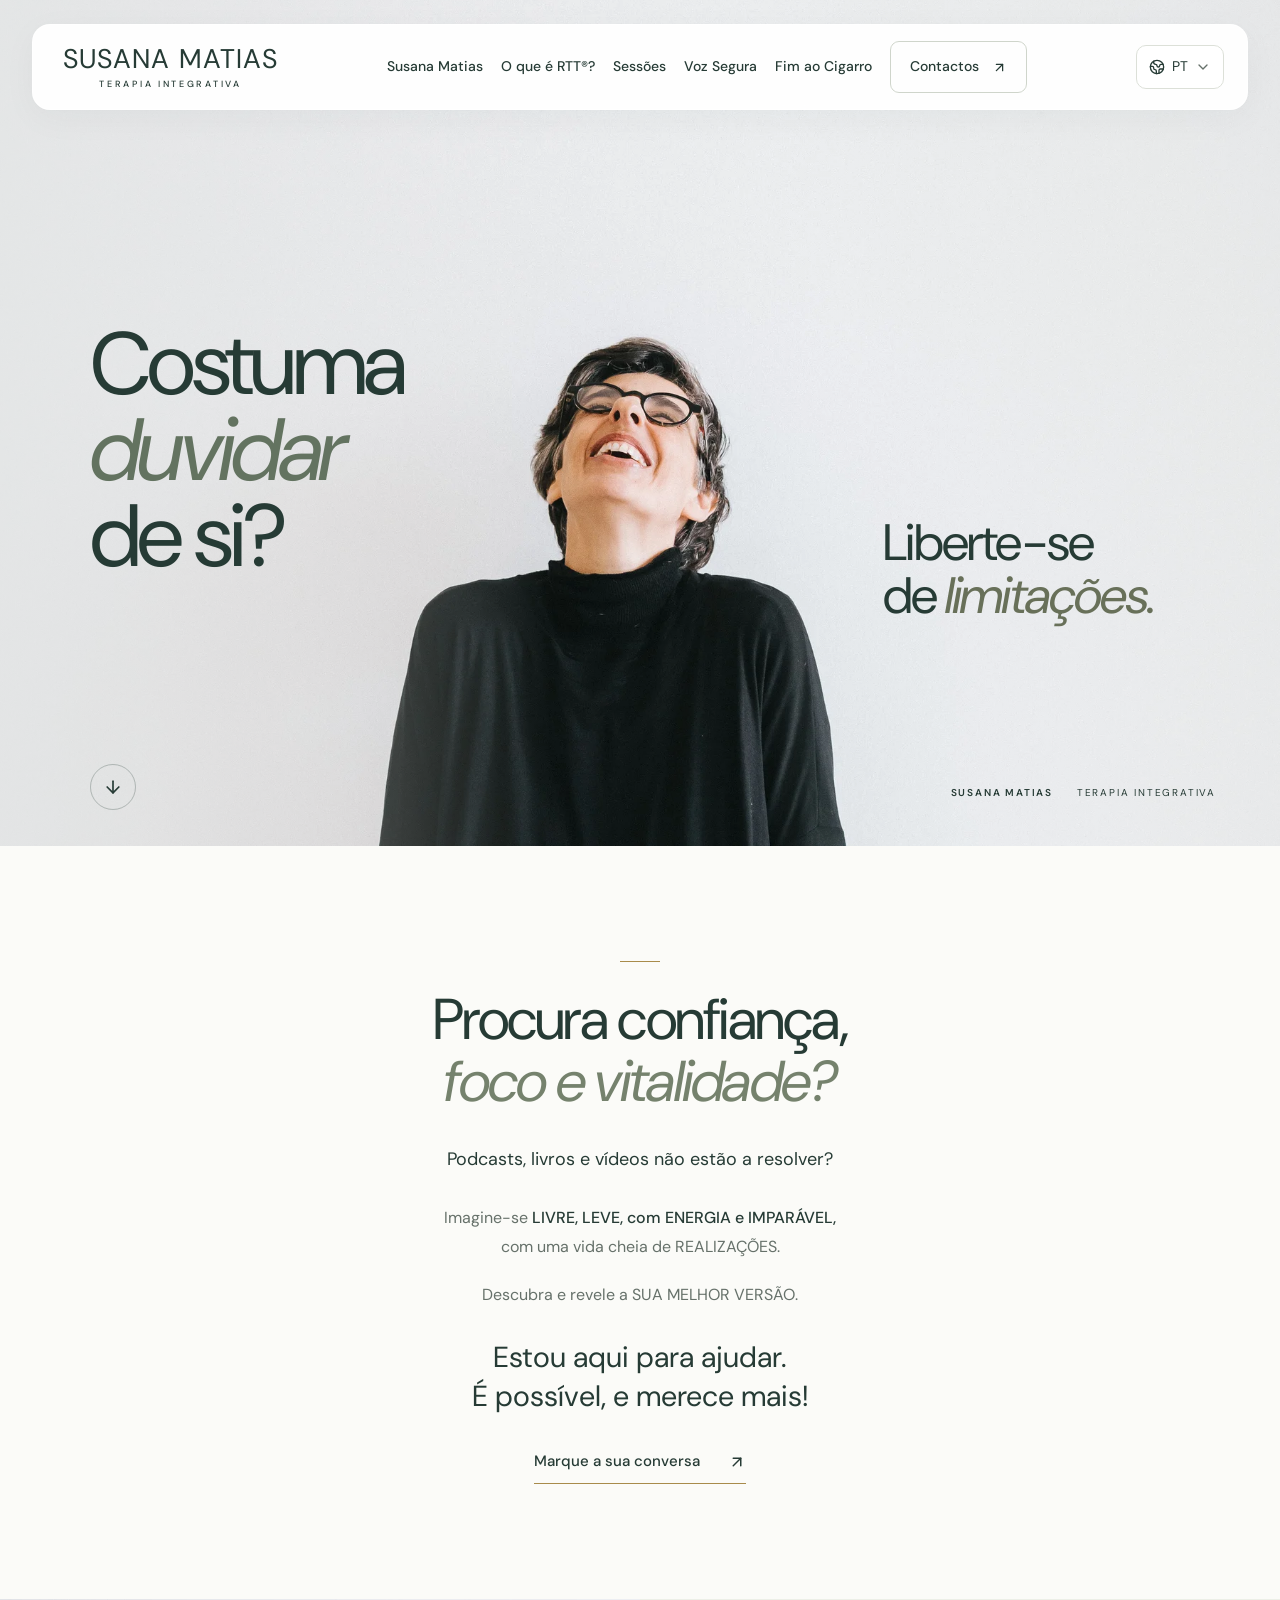
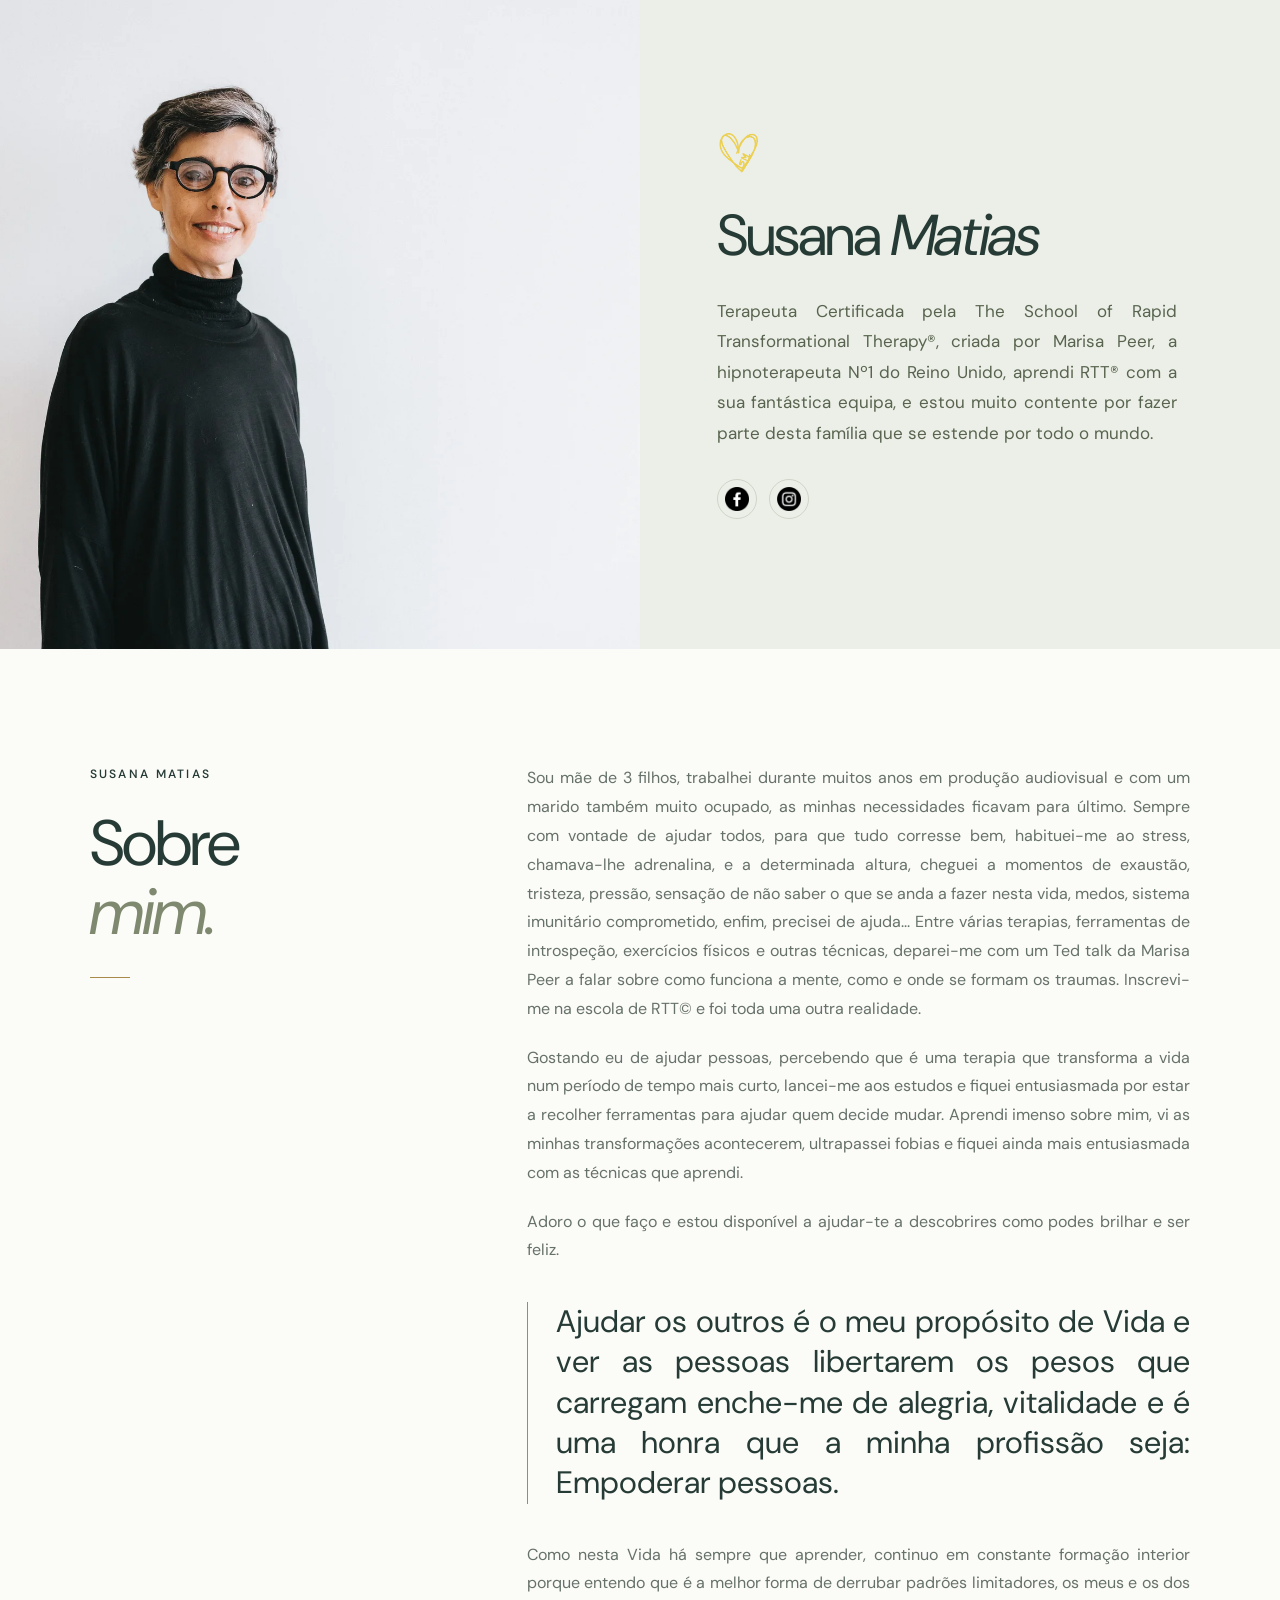
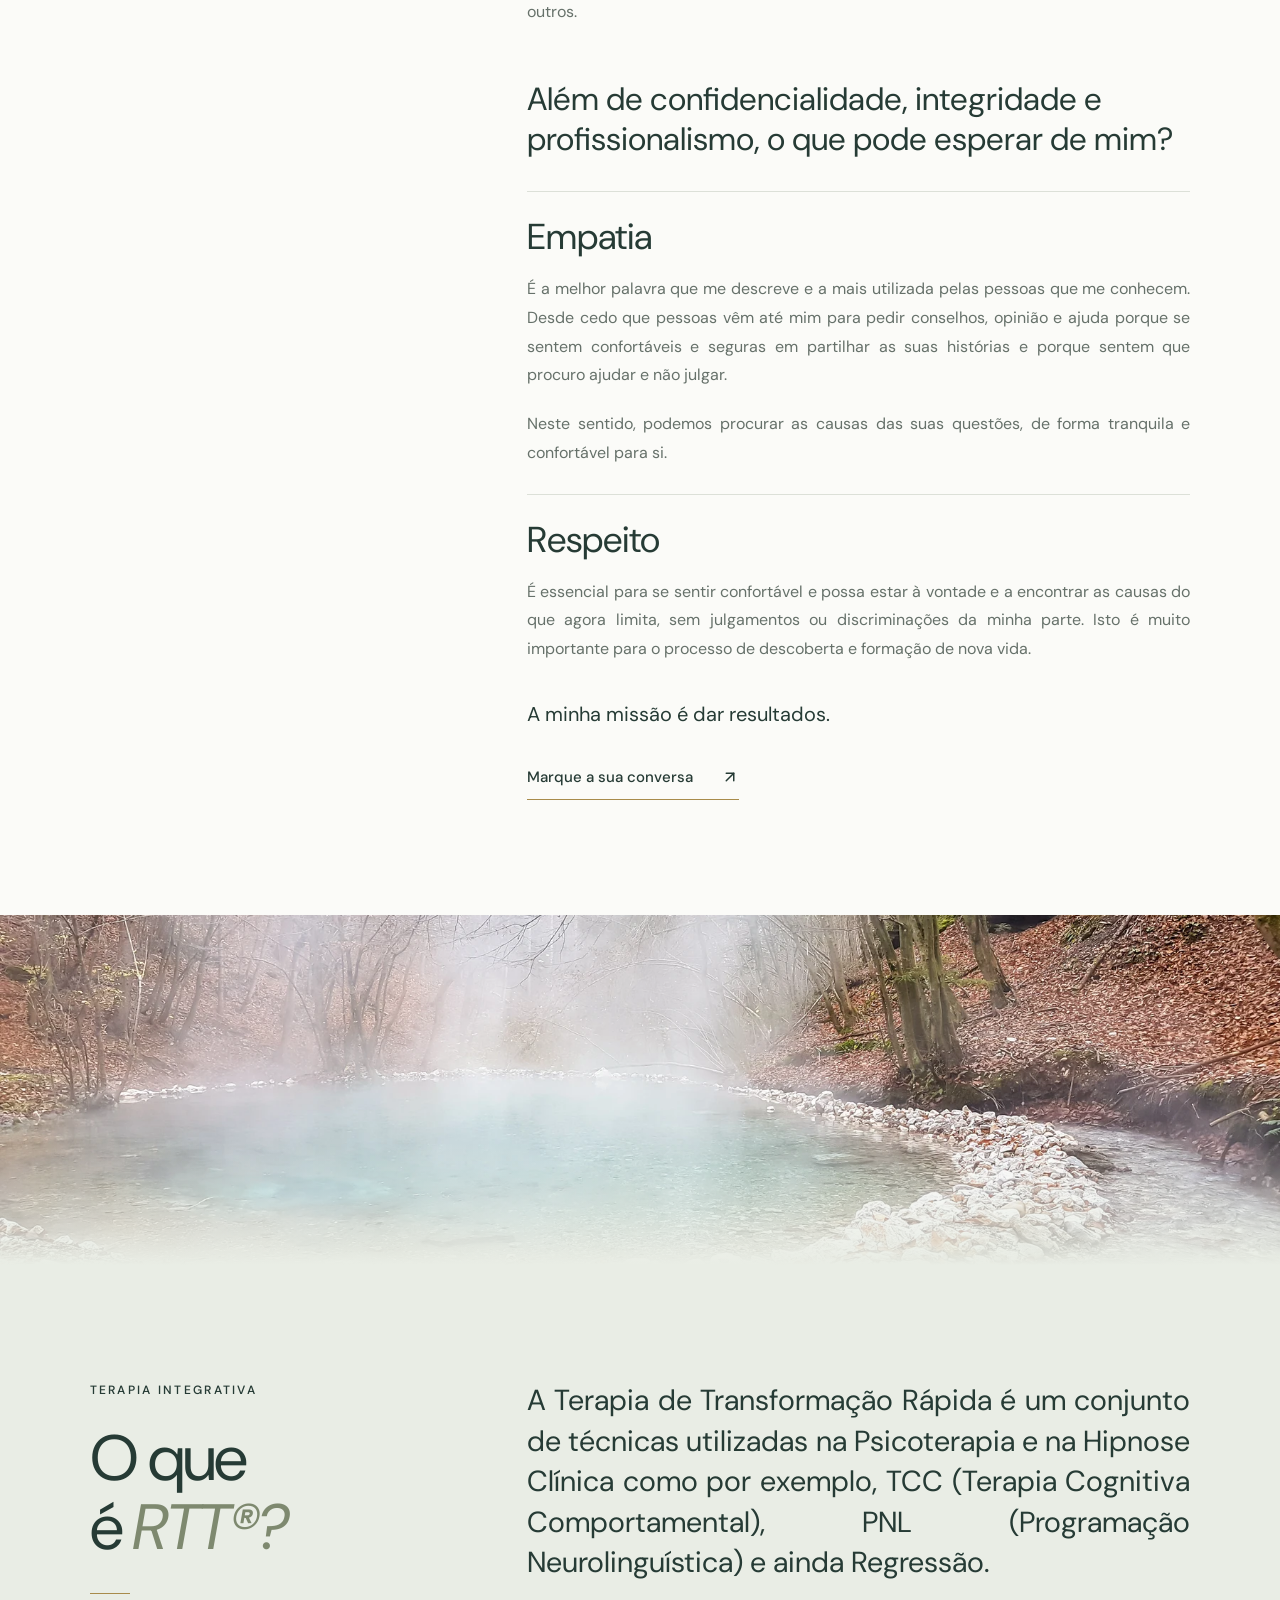
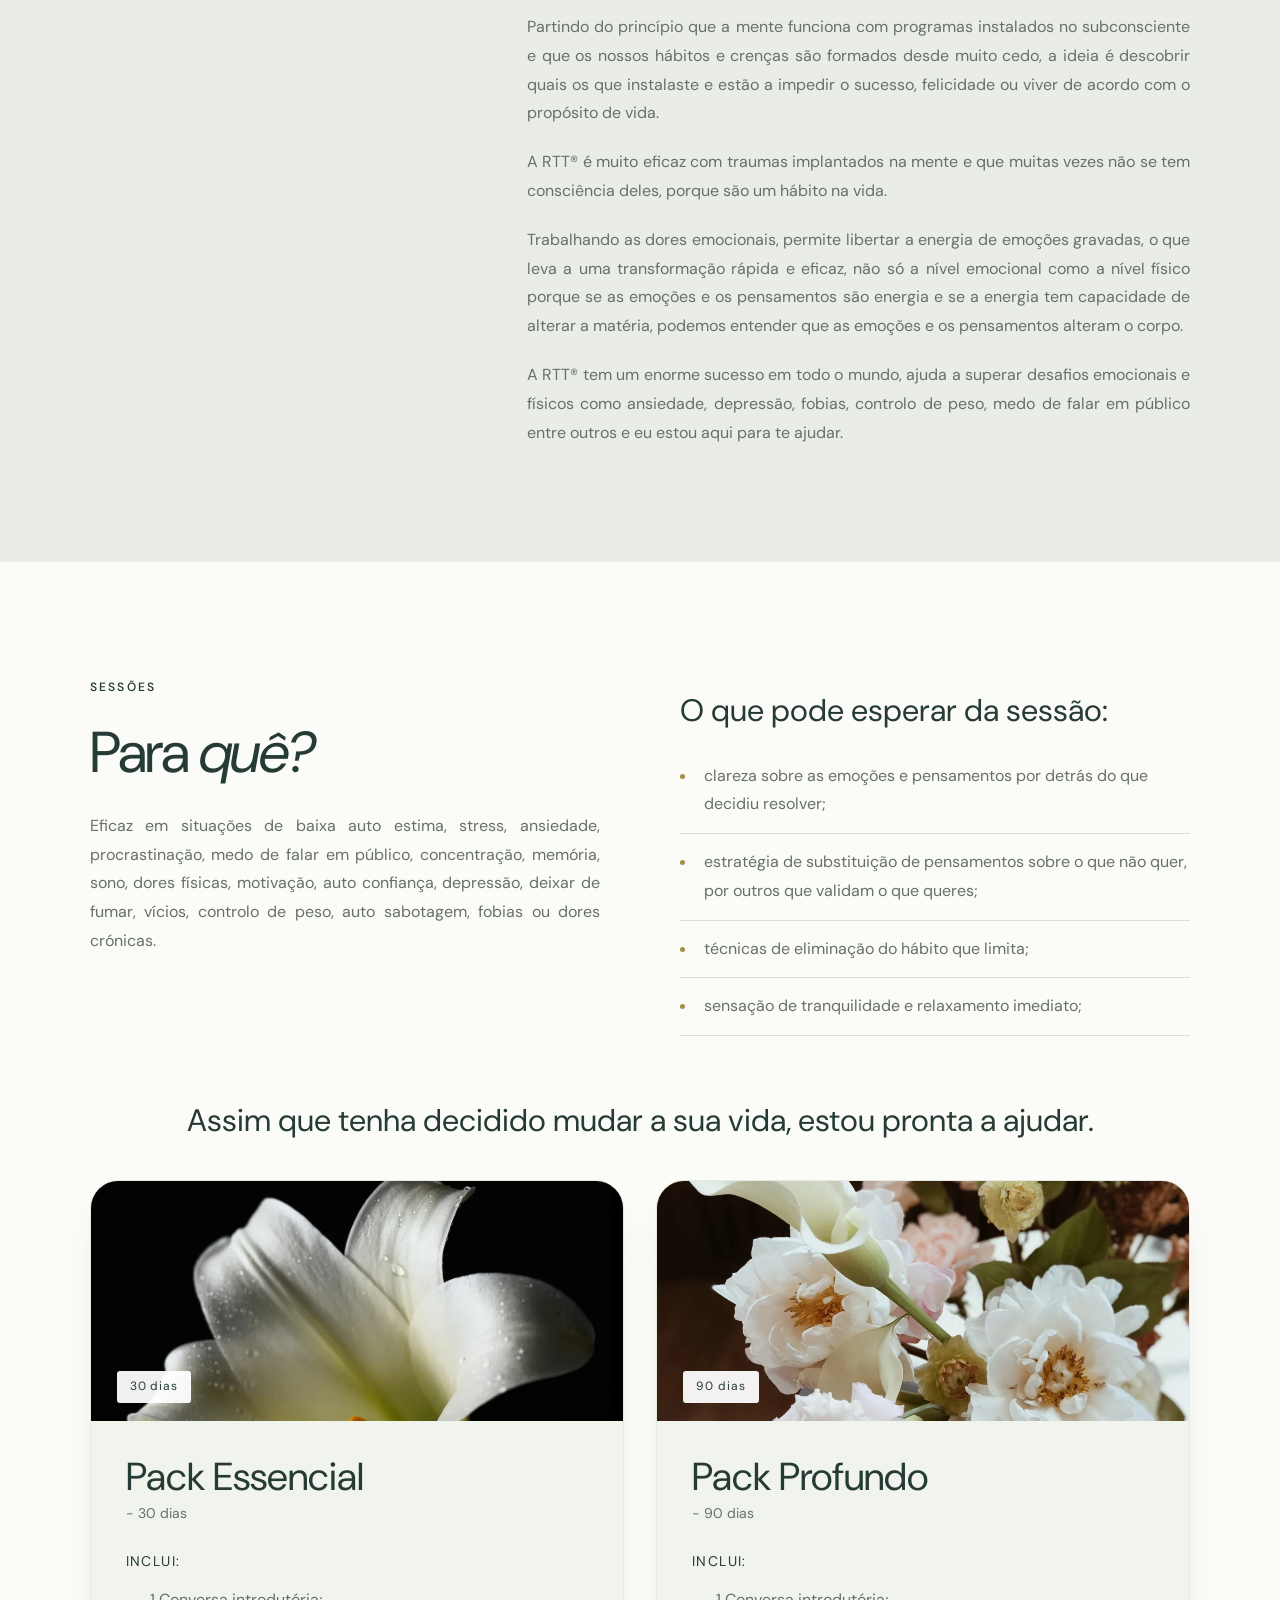
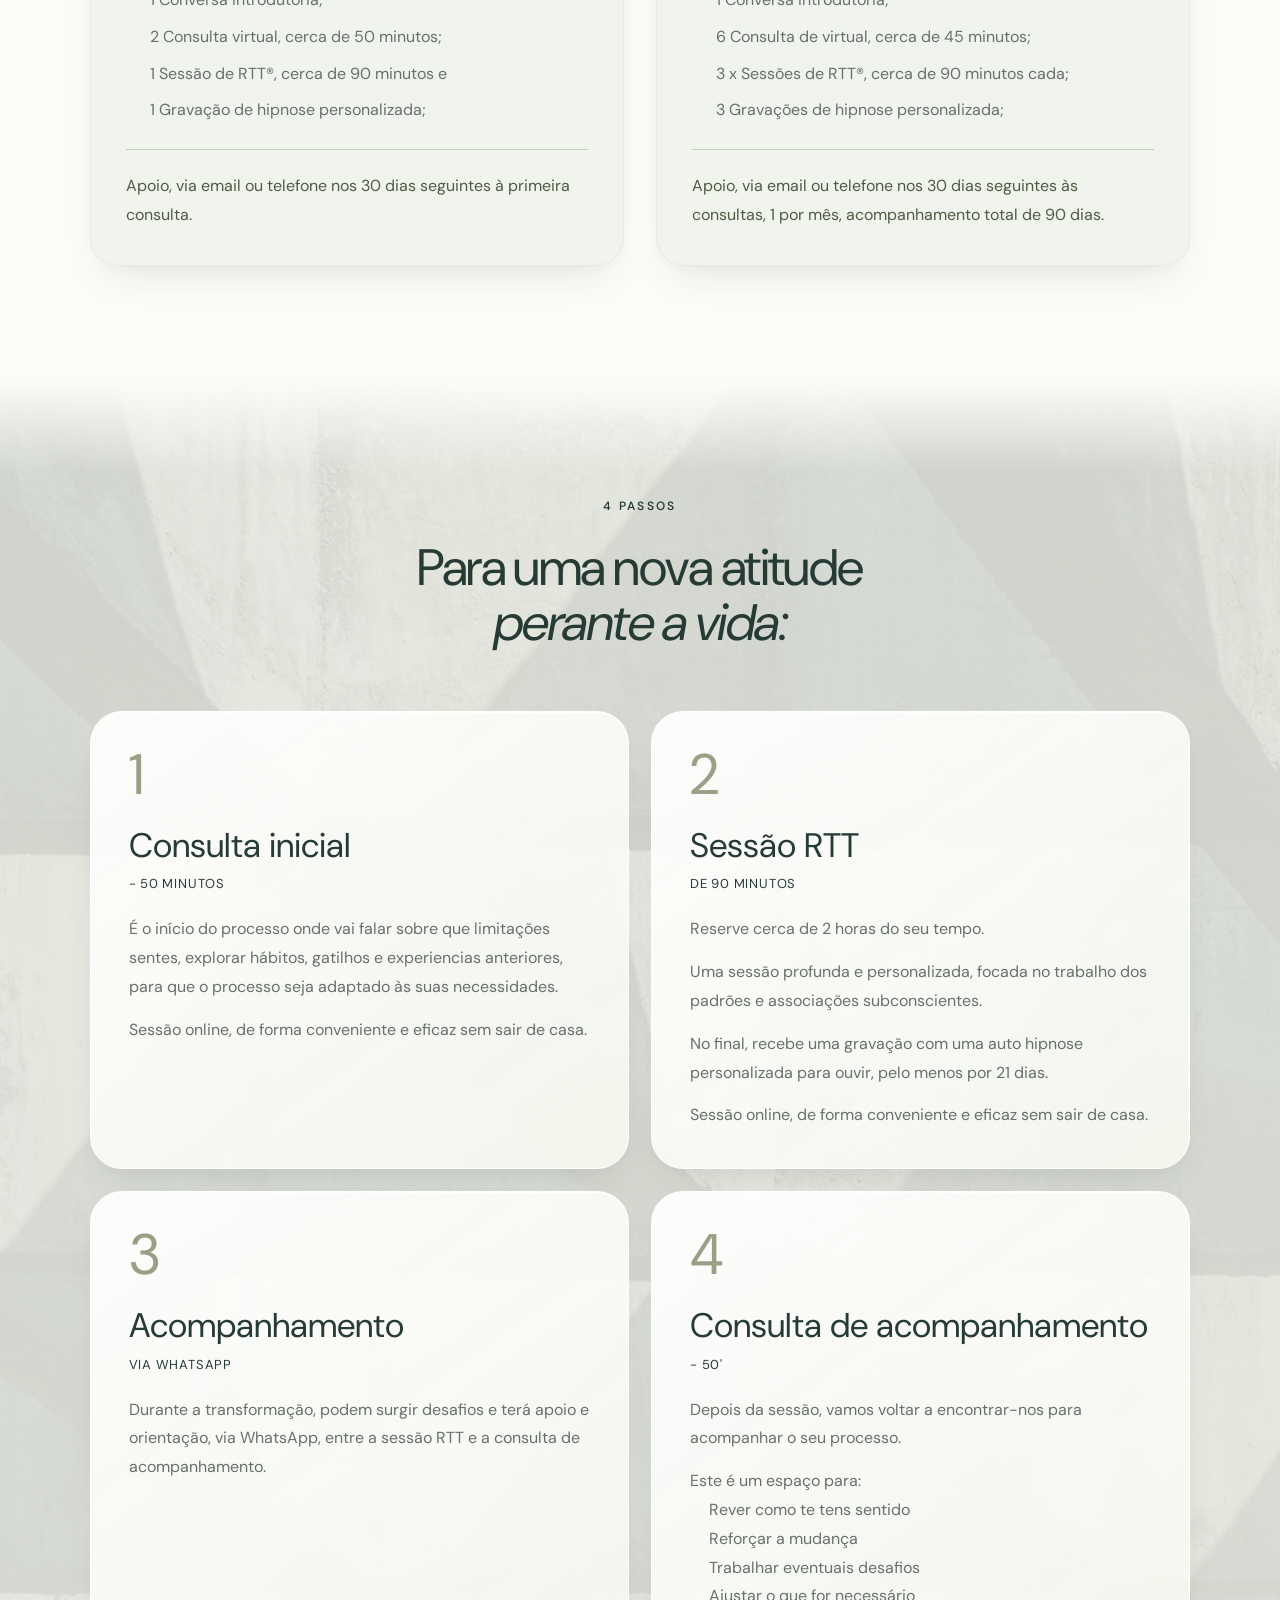
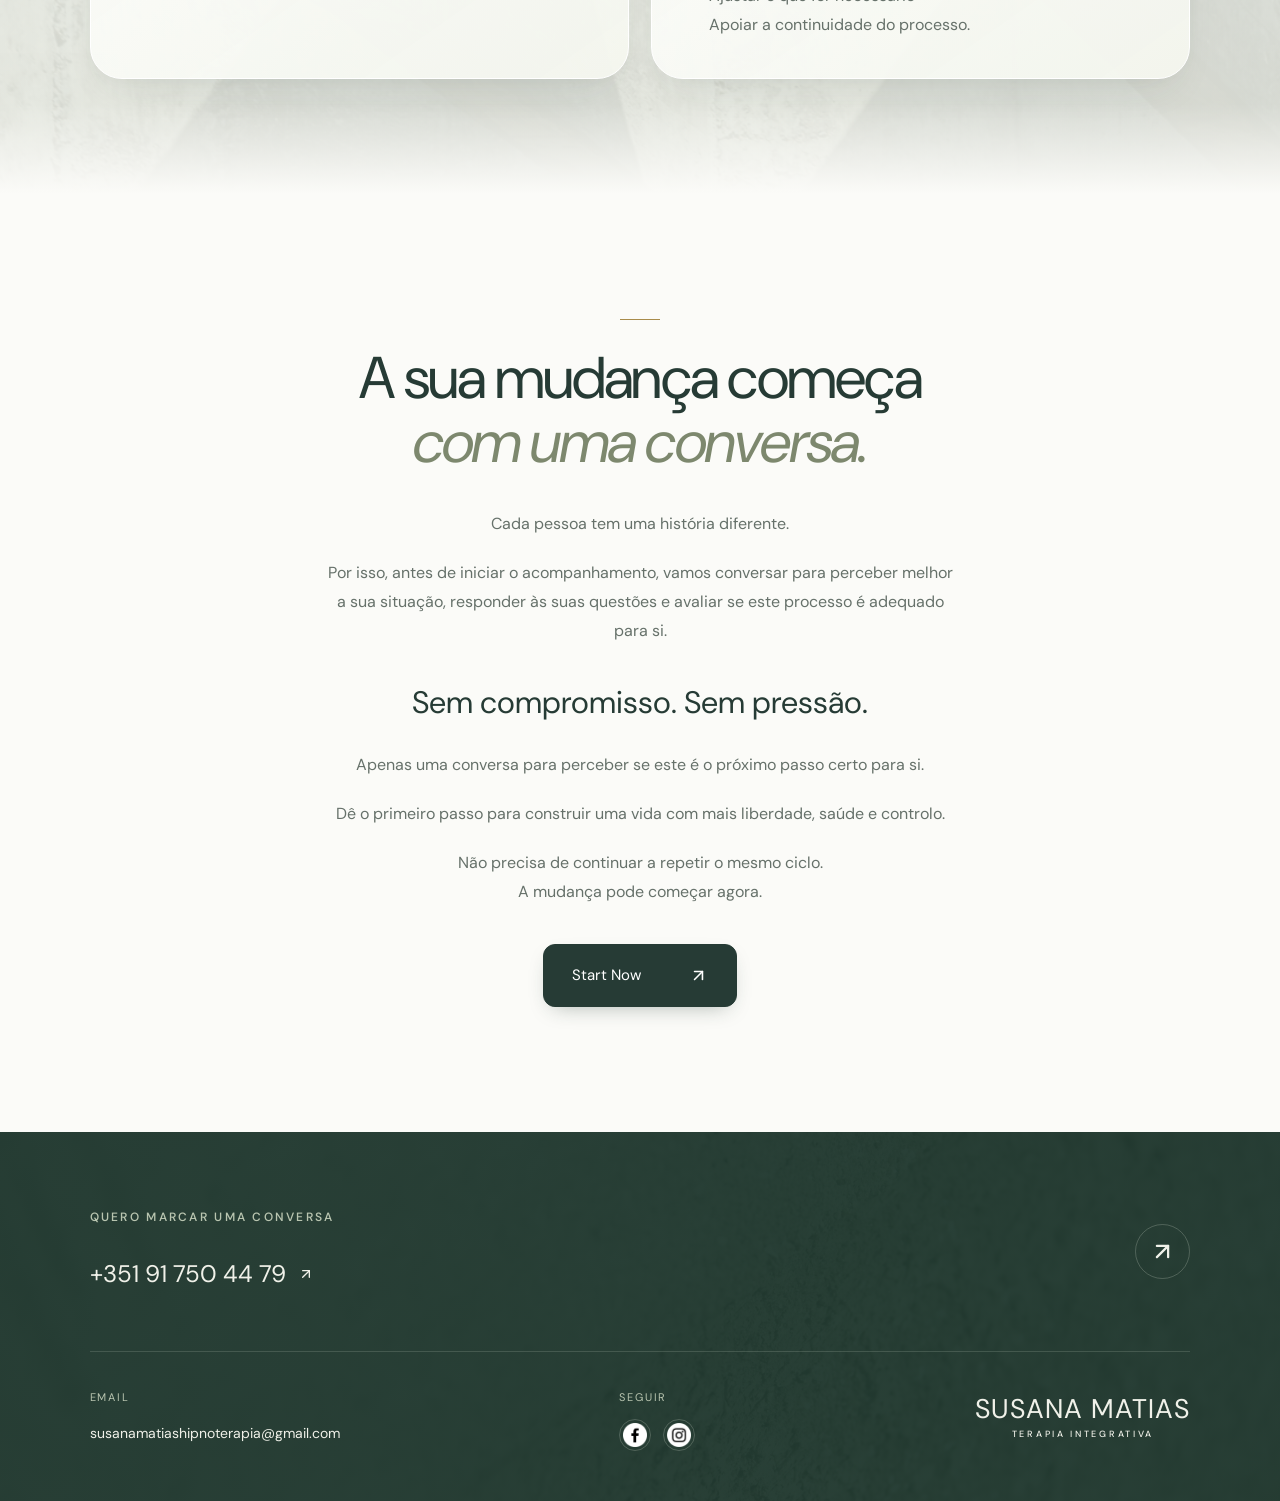
==== commit 5453b45a: "Publish sans-serif typography and updated text alignment" ====
--- a/susanawebsite/index.html
+++ b/susanawebsite/index.html
@@ -1,2 +1,2 @@
-<!DOCTYPE html><html lang="pt-PT"><head><meta charSet="utf-8"/><meta name="viewport" content="width=device-width, initial-scale=1"/><link rel="stylesheet" href="/susanawebsite/_next/static/css/index.DawlyTvY.css" data-rsc-css-href="/susanawebsite/_next/static/css/index.DawlyTvY.css" data-precedence="vite-rsc/importer-resources"/><link rel="modulepreload" fetchPriority="low" href="/susanawebsite/_next/static/chunks/index-6Muj_gkN.js"/><script src="/susanawebsite/_next/static/chunks/rolldown-runtime-C60lm6uB.js" type="module" async=""></script><script src="/susanawebsite/_next/static/chunks/framework-D_rUT4EX.js" type="module" async=""></script><script src="/susanawebsite/_next/static/chunks/navigation-errors-By4dF-Cc.js" type="module" async=""></script><link rel="modulepreload" href="/susanawebsite/_next/static/chunks/layout-segment-context-Bao8gXfi.js" crossorigin=""/><link rel="modulepreload" href="/susanawebsite/_next/static/chunks/language-DMkDiWgI.js" crossorigin=""/><link rel="modulepreload" href="/susanawebsite/_next/static/chunks/home-page-C03Zc9EP.js" crossorigin=""/><link rel="modulepreload" href="/susanawebsite/_next/static/chunks/navigation-BufgKl1P.js" crossorigin=""/><link rel="modulepreload" href="/susanawebsite/_next/static/chunks/page-motion-Cnx4uD3D.js" crossorigin=""/><link rel="modulepreload" href="/susanawebsite/_next/static/chunks/site-footer-BjhXKKie.js" crossorigin=""/><title>Susana Matias | Hipnoterapia e Terapia Integrativa</title><meta name="description" content="Conheça Susana Matias, a hipnoterapia e a Terapia de Transformação Rápida (RTT®). Descubra as sessões e marque uma conversa."/><meta name="robots" content="index, follow"/><meta property="og:title" content="Susana Matias | Hipnoterapia e Terapia Integrativa"/><meta property="og:description" content="Conheça Susana Matias, a hipnoterapia e a Terapia de Transformação Rápida (RTT®). Descubra as sessões e marque uma conversa."/><meta property="og:url" content="https://susanamatias.github.io/susanawebsite/"/><meta property="og:site_name" content="Susana Matias"/><meta property="og:type" content="website"/><meta property="og:locale" content="pt_PT"/><meta property="og:image" content="https://susanamatias.github.io/susanawebsite/images/susana-hero.webp"/><meta property="og:image:alt" content="Susana Matias"/><meta name="twitter:card" content="summary_large_image"/><meta name="twitter:title" content="Susana Matias | Hipnoterapia e Terapia Integrativa"/><meta name="twitter:description" content="Conheça Susana Matias, a hipnoterapia e a Terapia de Transformação Rápida (RTT®). Descubra as sessões e marque uma conversa."/><meta name="twitter:image" content="https://susanamatias.github.io/susanawebsite/images/susana-hero.webp"/><link rel="icon" href="/susanawebsite/images/heart.png"/><link rel="canonical" href="https://susanamatias.github.io/susanawebsite/"/><script>Object.assign(((self[Symbol.for("vinext.navigationRuntime")]??={bootstrap:{routeManifest:null},functions:{}}).bootstrap.rsc??={rsc:[]}),{params:{},nav:{"pathname":"/","searchParams":[]}})</script><link rel="modulepreload" href="/susanawebsite/_next/static/chunks/index-6Muj_gkN.js" />
-</head><body><script type="application/ld+json">{"@context":"https://schema.org","@graph":[{"@type":"Person","@id":"https://susanamatias.github.io/susanawebsite/#susana","name":"Susana Matias","url":"https://susanamatias.github.io/susanawebsite/","image":"https://susanamatias.github.io/susanawebsite/images/susana-about.webp","email":"susanamatiashipnoterapia@gmail.com","telephone":"+351917504479","sameAs":["https://www.instagram.com/susanamatias","https://www.facebook.com/share/1ghENpaHhE/?mibextid=wwXIfr"]},{"@type":"WebSite","@id":"https://susanamatias.github.io/susanawebsite/#website","url":"https://susanamatias.github.io/susanawebsite/","name":"Susana Matias","inLanguage":"pt-PT","publisher":{"@id":"https://susanamatias.github.io/susanawebsite/#susana"}}]}</script><a class="skip-link" href="#conteudo">Saltar para o conteúdo</a><header class="floating-header "><a class="wordmark" aria-label="Susana Matias — início" href="/susanawebsite/"><span>SUSANA MATIAS</span><small>TERAPIA INTEGRATIVA</small></a><button class="menu-toggle" type="button" aria-label="Abrir menu" aria-expanded="false" aria-controls="main-navigation"><svg xmlns="http://www.w3.org/2000/svg" width="22" height="22" viewBox="0 0 24 24" fill="none" stroke="currentColor" stroke-width="2" stroke-linecap="round" stroke-linejoin="round" class="lucide lucide-menu" aria-hidden="true"><path d="M4 5h16"></path><path d="M4 12h16"></path><path d="M4 19h16"></path></svg></button><nav class="main-navigation " id="main-navigation" aria-label="Menu principal"><a href="/susanawebsite/#sobre-mim">Susana Matias</a><a href="/susanawebsite/#rtt">O que é RTT®?</a><a href="/susanawebsite/#sessoes">Sessões</a><a href="/susanawebsite/voz-segura/">Voz Segura</a><a href="/susanawebsite/fim-ao-cigarro/">Fim ao Cigarro</a><a class="nav-contact" href="/susanawebsite/contactos/">Contactos<!-- --> <svg xmlns="http://www.w3.org/2000/svg" width="15" height="15" viewBox="0 0 24 24" fill="none" stroke="currentColor" stroke-width="2" stroke-linecap="round" stroke-linejoin="round" class="lucide lucide-arrow-up-right" aria-hidden="true"><path d="M7 7h10v10"></path><path d="M7 17 17 7"></path></svg></a></nav><div class="header-language"><button type="button" tabindex="0" id="base-ui-_R_h6i_" role="combobox" aria-expanded="false" aria-haspopup="listbox" data-slot="select-trigger" data-size="default" aria-label="Idioma" class="flex w-fit items-center justify-between gap-1.5 rounded-lg border border-input bg-transparent py-2 pr-2 pl-2.5 text-sm whitespace-nowrap transition-colors outline-none select-none focus-visible:border-ring focus-visible:ring-3 focus-visible:ring-ring/50 disabled:cursor-not-allowed disabled:opacity-50 aria-invalid:border-destructive aria-invalid:ring-3 aria-invalid:ring-destructive/20 data-placeholder:text-muted-foreground data-[size=default]:h-8 data-[size=sm]:h-7 data-[size=sm]:rounded-[min(var(--radius-md),10px)] *:data-[slot=select-value]:line-clamp-1 *:data-[slot=select-value]:flex *:data-[slot=select-value]:items-center *:data-[slot=select-value]:gap-1.5 dark:bg-input/30 dark:hover:bg-input/50 dark:aria-invalid:border-destructive/50 dark:aria-invalid:ring-destructive/40 [&amp;_svg]:pointer-events-none [&amp;_svg]:shrink-0 [&amp;_svg:not([class*=&#x27;size-&#x27;])]:size-4 language-trigger"><svg xmlns="http://www.w3.org/2000/svg" width="16" height="16" viewBox="0 0 24 24" fill="none" stroke="currentColor" stroke-width="2" stroke-linecap="round" stroke-linejoin="round" class="lucide lucide-earth" aria-hidden="true"><path d="M21.54 15H17a2 2 0 0 0-2 2v4.54"></path><path d="M7 3.34V5a3 3 0 0 0 3 3a2 2 0 0 1 2 2c0 1.1.9 2 2 2a2 2 0 0 0 2-2c0-1.1.9-2 2-2h3.17"></path><path d="M11 21.95V18a2 2 0 0 0-2-2a2 2 0 0 1-2-2v-1a2 2 0 0 0-2-2H2.05"></path><circle cx="12" cy="12" r="10"></circle></svg><span>PT</span><svg xmlns="http://www.w3.org/2000/svg" width="24" height="24" viewBox="0 0 24 24" fill="none" stroke="currentColor" stroke-width="2" stroke-linecap="round" stroke-linejoin="round" class="lucide lucide-chevron-down pointer-events-none size-4 text-muted-foreground" aria-hidden="true"><path d="m6 9 6 6 6-6"></path>▼</svg></button><input id="base-ui-_R_h6i_-hidden-input" style="clip-path:inset(50%);overflow:hidden;white-space:nowrap;border:0;padding:0;width:1px;height:1px;margin:-1px;position:fixed;top:0;left:0" tabindex="-1" aria-hidden="true" value="pt"/></div></header><main id="conteudo"><section class="hero" aria-label="Terapia integrativa com Susana Matias"><img class="hero-portrait" src="/susanawebsite/images/susana-hero.webp" alt="Susana Matias" width="1800" height="2700" fetchPriority="high" loading="eager"/><div class="hero-shade"></div><h1 class="hero-question">Costuma<br/><em>duvidar</em><br/>de si?</h1><p class="hero-answer">Liberte-se<br/>de<!-- --> <em>limitações.</em></p><a class="hero-scroll" href="#introducao" aria-label="Descobrir mais"><svg xmlns="http://www.w3.org/2000/svg" width="20" height="20" viewBox="0 0 24 24" fill="none" stroke="currentColor" stroke-width="2" stroke-linecap="round" stroke-linejoin="round" class="lucide lucide-arrow-down" aria-hidden="true"><path d="M12 5v14"></path><path d="m19 12-7 7-7-7"></path></svg></a><span class="hero-signature">SUSANA MATIAS <span>TERAPIA INTEGRATIVA</span></span></section><section class="introduction section" id="introducao"><span class="small-rule"></span><h2 class="typewriter-heading" aria-label="Procura confiança, foco e vitalidade?" data-typing="complete"><span aria-hidden="true"><span class="typed-word"><span class="typed-character" style="visibility:visible">P</span><span class="typed-character" style="visibility:visible">r</span><span class="typed-character" style="visibility:visible">o</span><span class="typed-character" style="visibility:visible">c</span><span class="typed-character" style="visibility:visible">u</span><span class="typed-character" style="visibility:visible">r</span><span class="typed-character" style="visibility:visible">a</span></span> <span class="typed-word"><span class="typed-character" style="visibility:visible">c</span><span class="typed-character" style="visibility:visible">o</span><span class="typed-character" style="visibility:visible">n</span><span class="typed-character" style="visibility:visible">f</span><span class="typed-character" style="visibility:visible">i</span><span class="typed-character" style="visibility:visible">a</span><span class="typed-character" style="visibility:visible">n</span><span class="typed-character" style="visibility:visible">ç</span><span class="typed-character" style="visibility:visible">a</span><span class="typed-character" style="visibility:visible">,</span></span><br/><em><span class="typed-word"><span class="typed-character" style="visibility:visible">f</span><span class="typed-character" style="visibility:visible">o</span><span class="typed-character" style="visibility:visible">c</span><span class="typed-character" style="visibility:visible">o</span></span> <span class="typed-word"><span class="typed-character" style="visibility:visible">e</span></span> <span class="typed-word"><span class="typed-character" style="visibility:visible">v</span><span class="typed-character" style="visibility:visible">i</span><span class="typed-character" style="visibility:visible">t</span><span class="typed-character" style="visibility:visible">a</span><span class="typed-character" style="visibility:visible">l</span><span class="typed-character" style="visibility:visible">i</span><span class="typed-character" style="visibility:visible">d</span><span class="typed-character" style="visibility:visible">a</span><span class="typed-character" style="visibility:visible">d</span><span class="typed-character" style="visibility:visible">e</span><span class="typed-character" style="visibility:visible">?</span></span></em></span></h2><p class="intro-question">Podcasts, livros e vídeos não estão a resolver?</p><p>Imagine-se<!-- --> <strong>LIVRE, LEVE, com ENERGIA e IMPARÁVEL,</strong><br class="desktop-break"/> <!-- -->com uma vida cheia de REALIZAÇÕES.</p><p>Descubra e revele a SUA MELHOR VERSÃO.</p><p class="intro-closing">Estou aqui para ajudar.<br/>É possível, e merece mais!</p><a class="text-link" href="/susanawebsite/contactos/">Marque a sua conversa<!-- --> <svg xmlns="http://www.w3.org/2000/svg" width="18" height="18" viewBox="0 0 24 24" fill="none" stroke="currentColor" stroke-width="2" stroke-linecap="round" stroke-linejoin="round" class="lucide lucide-arrow-up-right" aria-hidden="true"><path d="M7 7h10v10"></path><path d="M7 17 17 7"></path></svg></a></section><section class="portrait-section" id="sobre-mim" aria-labelledby="susana-title"><div class="portrait-image"><img width="1800" height="1200" src="/susanawebsite/images/susana-about.webp" alt="Susana Matias, terapeuta integrativa" loading="lazy"/></div><div class="portrait-copy"><img width="348" height="352" class="heart-mark" src="/susanawebsite/images/heart.png" alt="" loading="lazy"/><h2 id="susana-title">Susana <em>Matias</em></h2><p>Terapeuta Certificada pela The School of Rapid Transformational Therapy®, criada por Marisa Peer, a hipnoterapeuta Nº1 do Reino Unido, aprendi RTT® com a sua fantástica equipa, e estou muito contente por fazer parte desta família que se estende por todo o mundo.</p><div class="social-links" aria-label="Redes sociais"><a href="https://www.facebook.com/share/1ghENpaHhE/?mibextid=wwXIfr" aria-label="Facebook"><img src="/susanawebsite/images/facebook.png" alt="" width="24" height="24" loading="lazy"/></a><a href="https://www.instagram.com/susanamatias" aria-label="Instagram"><img src="/susanawebsite/images/instagram.png" alt="" width="24" height="24" loading="lazy"/></a></div></div></section><section class="section biography" aria-labelledby="about-title"><div class="section-aside"><span class="eyebrow">SUSANA MATIAS</span><h2 id="about-title">Sobre<br/> <em>mim.</em></h2><span class="small-rule"></span></div><div class="reading-copy"><p>Sou mãe de 3 filhos, trabalhei durante muitos anos em produção audiovisual e com um marido também muito ocupado, as minhas necessidades ficavam para último. Sempre com vontade de ajudar todos, para que tudo corresse bem, habituei-me ao stress, chamava-lhe adrenalina, e a determinada altura, cheguei a momentos de exaustão, tristeza, pressão, sensação de não saber o que se anda a fazer nesta vida, medos, sistema imunitário comprometido, enfim, precisei de ajuda... Entre várias terapias, ferramentas de introspeção, exercícios físicos e outras técnicas, deparei-me com um Ted talk da Marisa Peer a falar sobre como funciona a mente, como e onde se formam os traumas. Inscrevi-me na escola de RTT© e foi toda uma outra realidade.</p><p>Gostando eu de ajudar pessoas, percebendo que é uma terapia que transforma a vida num período de tempo mais curto, lancei-me aos estudos e fiquei entusiasmada por estar a recolher ferramentas para ajudar quem decide mudar. Aprendi imenso sobre mim, vi as minhas transformações acontecerem, ultrapassei fobias e fiquei ainda mais entusiasmada com as técnicas que aprendi.</p><p>Adoro o que faço e estou disponível a ajudar-te a descobrires como podes brilhar e ser feliz.</p><p class="pullquote">Ajudar os outros é o meu propósito de Vida e ver as pessoas libertarem os pesos que carregam enche-me de alegria, vitalidade e é uma honra que a minha profissão seja: Empoderar pessoas.</p><p>Como nesta Vida há sempre que aprender, continuo em constante formação interior porque entendo que é a melhor forma de derrubar padrões limitadores, os meus e os dos outros.</p><h3 class="values-intro">Além de confidencialidade, integridade e profissionalismo, o que pode esperar de mim?</h3><div class="value-block"><h3>Empatia</h3><p>É a melhor palavra que me descreve e a mais utilizada pelas pessoas que me conhecem. Desde cedo que pessoas vêm até mim para pedir conselhos, opinião e ajuda porque se sentem confortáveis e seguras em partilhar as suas histórias e porque sentem que procuro ajudar e não julgar.</p><p>Neste sentido, podemos procurar as causas das suas questões, de forma tranquila e confortável para si.</p></div><div class="value-block"><h3>Respeito</h3><p>É essencial para se sentir confortável e possa estar à vontade e a encontrar as causas do que agora limita, sem julgamentos ou discriminações da minha parte. Isto é muito importante para o processo de descoberta e formação de nova vida.</p></div><p class="mission">A minha missão é dar resultados.</p><a class="text-link" href="/susanawebsite/contactos/">Marque a sua conversa<!-- --> <svg xmlns="http://www.w3.org/2000/svg" width="18" height="18" viewBox="0 0 24 24" fill="none" stroke="currentColor" stroke-width="2" stroke-linecap="round" stroke-linejoin="round" class="lucide lucide-arrow-up-right" aria-hidden="true"><path d="M7 7h10v10"></path><path d="M7 17 17 7"></path></svg></a></div></section><section class="rtt-section" id="rtt" aria-labelledby="rtt-title"><div class="rtt-landscape"><img width="1800" height="1013" src="/susanawebsite/images/forest.webp" alt="Nascente quente na floresta" loading="lazy"/></div><div class="section rtt-content"><div class="section-aside"><span class="eyebrow">TERAPIA INTEGRATIVA</span><h2 id="rtt-title">O que<br/> <!-- -->é<!-- --> <em>RTT®?</em></h2><span class="small-rule"></span></div><div class="reading-copy"><p class="lead">A Terapia de Transformação Rápida é um conjunto de técnicas utilizadas na Psicoterapia e na Hipnose Clínica como por exemplo, TCC (Terapia Cognitiva Comportamental), PNL (Programação Neurolinguística) e ainda Regressão.</p><p>Partindo do princípio que a mente funciona com programas instalados no subconsciente e que os nossos hábitos e crenças são formados desde muito cedo, a ideia é descobrir quais os que instalaste e estão a impedir o sucesso, felicidade ou viver de acordo com o propósito de vida.</p><p>A RTT® é muito eficaz com traumas implantados na mente e que muitas vezes não se tem consciência deles, porque são um hábito na vida.</p><p>Trabalhando as dores emocionais, permite libertar a energia de emoções gravadas, o que leva a uma transformação rápida e eficaz, não só a nível emocional como a nível físico porque se as emoções e os pensamentos são energia e se a energia tem capacidade de alterar a matéria, podemos entender que as emoções e os pensamentos alteram o corpo.</p><p>A RTT® tem um enorme sucesso em todo o mundo, ajuda a superar desafios emocionais e físicos como ansiedade, depressão, fobias, controlo de peso, medo de falar em público entre outros e eu estou aqui para te ajudar.</p></div></div></section><section class="section sessions" id="sessoes" aria-labelledby="sessions-title"><div class="sessions-intro"><div><span class="eyebrow">SESSÕES</span><h2 id="sessions-title">Para<!-- --> <em>quê?</em></h2><p>Eficaz em situações de baixa auto estima, stress, ansiedade, procrastinação, medo de falar em público, concentração, memória, sono, dores físicas, motivação, auto confiança, depressão, deixar de fumar, vícios, controlo de peso, auto sabotagem, fobias ou dores crónicas.</p></div><div class="expectations"><h3>O que pode esperar da sessão:</h3><ul><li>clareza sobre as emoções e pensamentos por detrás do que decidiu resolver;</li><li>estratégia de substituição de pensamentos sobre o que não quer, por outros que validam o que queres;</li><li>técnicas de eliminação do hábito que limita;</li><li>sensação de tranquilidade e relaxamento imediato;</li></ul></div></div><p class="sessions-invitation">Assim que tenha decidido mudar a sua vida, estou pronta a ajudar.</p><div class="packs"><article class="pack"><div class="pack-image"><img width="1000" height="1000" src="/susanawebsite/images/lily.webp" alt="Lírio branco" loading="lazy"/><span>30 dias</span></div><div class="pack-copy"><h3>Pack Essencial<!-- --> <span>- <!-- -->30 dias</span></h3><p class="pack-includes">Inclui:</p><ul><li>1 Conversa introdutória;</li><li>2 Consulta virtual, cerca de 50 minutos;</li><li>1 Sessão de RTT®, cerca de 90 minutos e</li><li>1 Gravação de hipnose personalizada;</li></ul><p class="pack-support">Apoio, via email ou telefone nos 30 dias seguintes à primeira consulta.</p></div></article><article class="pack"><div class="pack-image"><img width="1000" height="1000" src="/susanawebsite/images/flowers.webp" alt="Bouquet de flores brancas" loading="lazy"/><span>90 dias</span></div><div class="pack-copy"><h3>Pack Profundo<!-- --> <span>- <!-- -->90 dias</span></h3><p class="pack-includes">Inclui:</p><ul><li>1 Conversa introdutória;</li><li>6 Consulta de virtual, cerca de 45 minutos;</li><li>3 x Sessões de RTT®, cerca de 90 minutos cada;</li><li>3 Gravações de hipnose personalizada;</li></ul><p class="pack-support">Apoio, via email ou telefone nos 30 dias seguintes às consultas, 1 por mês, acompanhamento total de 90 dias.</p></div></article></div></section><section class="section steps" aria-labelledby="steps-title"><div class="steps-heading"><span class="eyebrow">4 PASSOS</span><h2 id="steps-title">Para uma nova atitude<br/> <em>perante a vida:</em></h2></div><div class="steps-grid"><article class="step"><span class="step-number">1</span><h3>Consulta inicial<!-- --> <span>- 50 minutos</span></h3><p>É o início do processo onde vai falar sobre que limitações sentes, explorar hábitos, gatilhos e experiencias anteriores, para que o processo seja adaptado às suas necessidades.</p><p>Sessão online, de forma conveniente e eficaz sem sair de casa.</p></article><article class="step"><span class="step-number">2</span><h3>Sessão RTT<!-- --> <span>de 90 minutos</span></h3><p>Reserve cerca de 2 horas do seu tempo.</p><p>Uma sessão profunda e personalizada, focada no trabalho dos padrões e associações subconscientes.</p><p>No final, recebe uma gravação com uma auto hipnose personalizada para ouvir, pelo menos por 21 dias.</p><p>Sessão online, de forma conveniente e eficaz sem sair de casa.</p></article><article class="step"><span class="step-number">3</span><h3>Acompanhamento<!-- --> <span>via WhatsApp</span></h3><p>Durante a transformação, podem surgir desafios e terá apoio e orientação, via WhatsApp, entre a sessão RTT e a consulta de acompanhamento.</p></article><article class="step"><span class="step-number">4</span><h3>Consulta de acompanhamento<!-- --> <span>- 50&#x27;</span></h3><p>Depois da sessão, vamos voltar a encontrar-nos para acompanhar o seu processo.</p><p>Este é um espaço para:</p><ul><li>Rever como te tens sentido</li><li>Reforçar a mudança</li><li>Trabalhar eventuais desafios</li><li>Ajustar o que for necessário</li><li>Apoiar a continuidade do processo.</li></ul></article></div></section><section class="section conversation" aria-labelledby="conversation-title"><span class="small-rule"></span><h2 id="conversation-title">A sua mudança começa<br/> <em>com uma conversa.</em></h2><div class="conversation-copy"><p>Cada pessoa tem uma história diferente.</p><p>Por isso, antes de iniciar o acompanhamento, vamos conversar para perceber melhor a sua situação, responder às suas questões e avaliar se este processo é adequado para si.</p><p class="conversation-emphasis">Sem compromisso. Sem pressão.</p><p>Apenas uma conversa para perceber se este é o próximo passo certo para si.</p><p>Dê o primeiro passo para construir uma vida com mais liberdade, saúde e controlo.</p><p>Não precisa de continuar a repetir o mesmo ciclo.<br/>A mudança pode começar agora.</p></div><a class="solid-button" href="/susanawebsite/contactos/">Start Now <svg xmlns="http://www.w3.org/2000/svg" width="19" height="19" viewBox="0 0 24 24" fill="none" stroke="currentColor" stroke-width="2" stroke-linecap="round" stroke-linejoin="round" class="lucide lucide-arrow-up-right" aria-hidden="true"><path d="M7 7h10v10"></path><path d="M7 17 17 7"></path></svg></a></section><footer class="section contact" id="contatos"><div class="contact-top"><div><span class="eyebrow">QUERO MARCAR UMA CONVERSA</span><a class="contact-phone" href="https://wa.me/351917504479" target="_blank" rel="noopener noreferrer" aria-label="WhatsApp: +351 91 750 44 79" title="WhatsApp">+351 91 750 44 79 <svg xmlns="http://www.w3.org/2000/svg" width="24" height="24" viewBox="0 0 24 24" fill="none" stroke="currentColor" stroke-width="2" stroke-linecap="round" stroke-linejoin="round" class="lucide lucide-arrow-up-right" aria-hidden="true"><path d="M7 7h10v10"></path><path d="M7 17 17 7"></path></svg></a></div><a class="back-top" href="#conteudo" aria-label="Voltar ao início"><svg xmlns="http://www.w3.org/2000/svg" width="27" height="27" viewBox="0 0 24 24" fill="none" stroke="currentColor" stroke-width="2" stroke-linecap="round" stroke-linejoin="round" class="lucide lucide-arrow-up-right" aria-hidden="true"><path d="M7 7h10v10"></path><path d="M7 17 17 7"></path></svg></a></div><div class="contact-bottom"><div><h2>EMAIL</h2><a class="contact-email" href="mailto:susanamatiashipnoterapia@gmail.com">susanamatiashipnoterapia@gmail.com</a></div><div><h2>SEGUIR</h2><div class="social-links" aria-label="Redes sociais"><a href="https://www.facebook.com/share/1ghENpaHhE/?mibextid=wwXIfr" aria-label="Facebook"><img src="/susanawebsite/images/facebook.png" alt="" width="24" height="24" loading="lazy"/></a><a href="https://www.instagram.com/susanamatias" aria-label="Instagram"><img src="/susanawebsite/images/instagram.png" alt="" width="24" height="24" loading="lazy"/></a></div></div><a class="wordmark footer-wordmark" href="#conteudo"><span>SUSANA MATIAS</span><small>TERAPIA INTEGRATIVA</small></a></div></footer></main><script type="module" src="/susanawebsite/_next/static/chunks/index-6Muj_gkN.js" id="_R_" async=""></script><script>((self[Symbol.for("vinext.navigationRuntime")]??={bootstrap:{routeManifest:null},functions:{}}).bootstrap.rsc??={rsc:[]}).rsc.push("0:{\"page:/\":\"$L1\",\"layout:/\":\"$L2\",\"route:/\":\"$L3\",\"__route\":\"route:/\",\"__interceptionContext\":null,\"__layoutIds\":[\"layout:/\"],\"__rootLayout\":\"/\",\"__bfcacheSegmentIdentities\":{\"layout:/\":\"[\\\"layout\\\",\\\"layout:/\\\",\\\"root-boundary:/\\\",\\\"\\\"]\",\"page:/\":\"[\\\"page\\\",\\\"page:/\\\",\\\"root-boundary:/\\\",\\\"\\\"]\"},\"__srcPage\":[\"page\"],\"__layoutFlags\":{\"layout:/\":\"s\"},\"__artifactCompatibility\":{\"schemaVersion\":1,\"graphVersion\":\"app-route-graph:1177fd80f83fa7b0\",\"deploymentVersion\":\"1b683501-cbd4-4a4d-80d1-8a5688c044b6\",\"appElementsSchemaVersion\":1,\"rscPayloadSchemaVersion\":1,\"rootBoundaryId\":\"/\",\"renderEpoch\":null}}\n")</script><script>((self[Symbol.for("vinext.navigationRuntime")]??={bootstrap:{routeManifest:null},functions:{}}).bootstrap.rsc??={rsc:[]}).rsc.push("4:I[\"544a703b9824\",[],\"LanguageProvider\",1]\n")</script><script>((self[Symbol.for("vinext.navigationRuntime")]??={bootstrap:{routeManifest:null},functions:{}}).bootstrap.rsc??={rsc:[]}).rsc.push("5:I[\"3bb4c73cb361\",[],\"Children\",1]\n")</script><script>((self[Symbol.for("vinext.navigationRuntime")]??={bootstrap:{routeManifest:null},functions:{}}).bootstrap.rsc??={rsc:[]}).rsc.push("6:I[\"0bef8629d058\",[],\"GlobalErrorBoundary\",1]\n")</script><script>((self[Symbol.for("vinext.navigationRuntime")]??={bootstrap:{routeManifest:null},functions:{}}).bootstrap.rsc??={rsc:[]}).rsc.push("7:I[\"a7f3f1d63985\",[],\"default\",1]\n")</script><script>((self[Symbol.for("vinext.navigationRuntime")]??={bootstrap:{routeManifest:null},functions:{}}).bootstrap.rsc??={rsc:[]}).rsc.push("8:I[\"0bef8629d058\",[],\"ErrorBoundary\",1]\n")</script><script>((self[Symbol.for("vinext.navigationRuntime")]??={bootstrap:{routeManifest:null},functions:{}}).bootstrap.rsc??={rsc:[]}).rsc.push("9:I[\"bcc88b3729e4\",[],\"LayoutSegmentProvider\",1]\n")</script><script>((self[Symbol.for("vinext.navigationRuntime")]??={bootstrap:{routeManifest:null},functions:{}}).bootstrap.rsc??={rsc:[]}).rsc.push("a:I[\"3bb4c73cb361\",[],\"Slot\",1]\n")</script><script>((self[Symbol.for("vinext.navigationRuntime")]??={bootstrap:{routeManifest:null},functions:{}}).bootstrap.rsc??={rsc:[]}).rsc.push("b:I[\"0bef8629d058\",[],\"NotFoundBoundary\",1]\n")</script><script>((self[Symbol.for("vinext.navigationRuntime")]??={bootstrap:{routeManifest:null},functions:{}}).bootstrap.rsc??={rsc:[]}).rsc.push("c:I[\"fdec6512cad3\",[],\"AppRouterScrollTarget\",1]\n")</script><script>((self[Symbol.for("vinext.navigationRuntime")]??={bootstrap:{routeManifest:null},functions:{}}).bootstrap.rsc??={rsc:[]}).rsc.push("d:I[\"0bef8629d058\",[],\"RedirectBoundary\",1]\n")</script><script>((self[Symbol.for("vinext.navigationRuntime")]??={bootstrap:{routeManifest:null},functions:{}}).bootstrap.rsc??={rsc:[]}).rsc.push(":HL[\"/susanawebsite/_next/static/css/index.DawlyTvY.css\",\"style\"     ]\n")</script><script>((self[Symbol.for("vinext.navigationRuntime")]??={bootstrap:{routeManifest:null},functions:{}}).bootstrap.rsc??={rsc:[]}).rsc.push("2:[[[\"$\",\"link\",\"css:/susanawebsite/_next/static/css/index.DawlyTvY.css\",{\"rel\":\"stylesheet\",\"precedence\":\"vite-rsc/importer-resources\",\"href\":\"/susanawebsite/_next/static/css/index.DawlyTvY.css\",\"data-rsc-css-href\":\"/susanawebsite/_next/static/css/index.DawlyTvY.css\"}],\"$undefined\"],[\"$\",\"html\",null,{\"lang\":\"pt-PT\",\"children\":[\"$\",\"body\",null,{\"children\":[[\"$\",\"script\",null,{\"type\":\"application/ld+json\",\"dangerouslySetInnerHTML\":{\"__html\":\"{\\\"@context\\\":\\\"https://schema.org\\\",\\\"@graph\\\":[{\\\"@type\\\":\\\"Person\\\",\\\"@id\\\":\\\"https://susanamatias.github.io/susanawebsite/#susana\\\",\\\"name\\\":\\\"Susana Matias\\\",\\\"url\\\":\\\"https://susanamatias.github.io/susanawebsite/\\\",\\\"image\\\":\\\"https://susanamatias.github.io/susanawebsite/images/susana-about.webp\\\",\\\"email\\\":\\\"susanamatiashipnoterapia@gmail.com\\\",\\\"telephone\\\":\\\"+351917504479\\\",\\\"sameAs\\\":[\\\"https://www.instagram.com/susanamatias\\\",\\\"https://www.facebook.com/share/1ghENpaHhE/?mibextid=wwXIfr\\\"]},{\\\"@type\\\":\\\"WebSite\\\",\\\"@id\\\":\\\"https://susanamatias.github.io/susanawebsite/#website\\\",\\\"url\\\":\\\"https://susanamatias.github.io/susanawebsite/\\\",\\\"name\\\":\\\"Susana Matias\\\",\\\"inLanguage\\\":\\\"pt-PT\\\",\\\"publisher\\\":{\\\"@id\\\":\\\"https://susanamatias.github.io/susanawebsite/#susana\\\"}}]}\"}}],[\"$\",\"$L4\",null,{\"initialLanguage\":\"pt\",\"children\":[\"$\",\"$L5\",null,{}]}]]}]}]]\n")</script><script>((self[Symbol.for("vinext.navigationRuntime")]??={bootstrap:{routeManifest:null},functions:{}}).bootstrap.rsc??={rsc:[]}).rsc.push("3:[[[\"$\",\"meta\",null,{\"charSet\":\"utf-8\"}],[[\"$\",\"title\",\"0\",{\"children\":\"Susana Matias | Hipnoterapia e Terapia Integrativa\"}],[\"$\",\"meta\",\"1\",{\"name\":\"description\",\"content\":\"Conheça Susana Matias, a hipnoterapia e a Terapia de Transformação Rápida (RTT®). Descubra as sessões e marque uma conversa.\"}],[\"$\",\"meta\",\"2\",{\"name\":\"robots\",\"content\":\"index, follow\"}],[\"$\",\"meta\",\"3\",{\"property\":\"og:title\",\"content\":\"Susana Matias | Hipnoterapia e Terapia Integrativa\"}],[\"$\",\"meta\",\"4\",{\"property\":\"og:description\",\"content\":\"Conheça Susana Matias, a hipnoterapia e a Terapia de Transformação Rápida (RTT®). Descubra as sessões e marque uma conversa.\"}],[\"$\",\"meta\",\"5\",{\"property\":\"og:url\",\"content\":\"https://susanamatias.github.io/susanawebsite/\"}],[\"$\",\"meta\",\"6\",{\"property\":\"og:site_name\",\"content\":\"Susana Matias\"}],[\"$\",\"meta\",\"7\",{\"property\":\"og:type\",\"content\":\"website\"}],[\"$\",\"meta\",\"8\",{\"property\":\"og:locale\",\"content\":\"pt_PT\"}],[\"$\",\"meta\",\"9\",{\"property\":\"og:image\",\"content\":\"https://susanamatias.github.io/susanawebsite/images/susana-hero.webp\"}],[\"$\",\"meta\",\"10\",{\"property\":\"og:image:alt\",\"content\":\"Susana Matias\"}],[\"$\",\"meta\",\"11\",{\"name\":\"twitter:card\",\"content\":\"summary_large_image\"}],[\"$\",\"meta\",\"12\",{\"name\":\"twitter:title\",\"content\":\"Susana Matias | Hipnoterapia e Terapia Integrativa\"}],[\"$\",\"meta\",\"13\",{\"name\":\"twitter:description\",\"content\":\"Conheça Susana Matias, a hipnoterapia e a Terapia de Transformação Rápida (RTT®). Descubra as sessões e marque uma conversa.\"}],[\"$\",\"meta\",\"14\",{\"name\":\"twitter:image\",\"content\":\"https://susanamatias.github.io/susanawebsite/images/susana-hero.webp\"}],[\"$\",\"link\",\"15\",{\"data-vinext-streamed-icon\":\"$undefined\",\"rel\":\"icon\",\"href\":\"/susanawebsite/images/heart.png\",\"type\":\"$undefined\",\"sizes\":\"$undefined\",\"color\":\"$undefined\",\"media\":\"$undefined\",\"fetchPriority\":\"$undefined\"}],[\"$\",\"link\",\"16\",{\"rel\":\"canonical\",\"href\":\"https://susanamatias.github.io/susanawebsite/\"}]],[[\"$\",\"meta\",\"0\",{\"name\":\"viewport\",\"content\":\"width=device-width, initial-scale=1\"}]]],[\"$\",\"$L6\",null,{\"fallback\":\"$7\",\"children\":[\"$\",\"$L8\",null,{\"fallback\":\"$7\",\"children\":[\"$\",\"$L9\",null,{\"providerId\":\"layout:/\",\"segmentMap\":{\"children\":[]},\"children\":[\"$\",\"$La\",null,{\"id\":\"layout:/\",\"parallelSlots\":\"$undefined\",\"children\":[\"$\",\"$Lb\",null,{\"resetKey\":\"\",\"fallback\":[[\"$\",\"title\",null,{\"children\":\"404: This page could not be found.\"}],[\"$\",\"div\",null,{\"style\":{\"fontFamily\":\"system-ui,\\\"Segoe UI\\\",Roboto,Helvetica,Arial,sans-serif,\\\"Apple Color Emoji\\\",\\\"Segoe UI Emoji\\\"\",\"height\":\"100vh\",\"textAlign\":\"center\",\"display\":\"flex\",\"flexDirection\":\"column\",\"alignItems\":\"center\",\"justifyContent\":\"center\"},\"children\":[\"$\",\"div\",null,{\"children\":[[\"$\",\"style\",null,{\"dangerouslySetInnerHTML\":{\"__html\":\"body{color:#000;background:#fff;margin:0}.next-error-h1{border-right:1px solid rgba(0,0,0,.3)}@media (prefers-color-scheme:dark){body{color:#fff;background:#000}.next-error-h1{border-right:1px solid rgba(255,255,255,.3)}}\"}}],[\"$\",\"h1\",null,{\"className\":\"next-error-h1\",\"style\":{\"display\":\"inline-block\",\"margin\":\"0 20px 0 0\",\"padding\":\"0 23px 0 0\",\"fontSize\":24,\"fontWeight\":500,\"verticalAlign\":\"top\",\"lineHeight\":\"49px\"},\"children\":404}],[\"$\",\"div\",null,{\"style\":{\"display\":\"inline-block\"},\"children\":[\"$\",\"h2\",null,{\"style\":{\"fontSize\":14,\"fontWeight\":400,\"lineHeight\":\"49px\",\"margin\":0},\"children\":\"This page could not be found.\"}]}]]}]}]],\"children\":[\"$\",\"$Lc\",null,{\"children\":[\"$\",\"$Ld\",null,{\"children\":[[\"$\",\"$L9\",null,{\"providerId\":\"page:/\",\"segmentMap\":{\"children\":[\"__PAGE__\"]},\"children\":[\"$\",\"$La\",null,{\"id\":\"page:/\"}]}],null]}]}]}]}]}]}]}],null,null]\n")</script><script>((self[Symbol.for("vinext.navigationRuntime")]??={bootstrap:{routeManifest:null},functions:{}}).bootstrap.rsc??={rsc:[]}).rsc.push("e:I[\"bab6fec5ad41\",[],\"default\",1]\n")</script><script>((self[Symbol.for("vinext.navigationRuntime")]??={bootstrap:{routeManifest:null},functions:{}}).bootstrap.rsc??={rsc:[]}).rsc.push("1:[\"$\",\"$Le\",null,{}]\n")</script><script>Object.assign(((self[Symbol.for("vinext.navigationRuntime")]??={bootstrap:{routeManifest:null},functions:{}}).bootstrap.rsc??={rsc:[]}),{"initialCacheKind":"static"});((self[Symbol.for("vinext.navigationRuntime")]??={bootstrap:{routeManifest:null},functions:{}}).bootstrap.rsc??={rsc:[]}).done=true</script></body></html>+<!DOCTYPE html><html lang="pt-PT"><head><meta charSet="utf-8"/><meta name="viewport" content="width=device-width, initial-scale=1"/><link rel="stylesheet" href="/susanawebsite/_next/static/css/index.85KHqWiL.css" data-rsc-css-href="/susanawebsite/_next/static/css/index.85KHqWiL.css" data-precedence="vite-rsc/importer-resources"/><link rel="modulepreload" fetchPriority="low" href="/susanawebsite/_next/static/chunks/index-DGu5CGnG.js"/><script src="/susanawebsite/_next/static/chunks/rolldown-runtime-C60lm6uB.js" type="module" async=""></script><script src="/susanawebsite/_next/static/chunks/framework-D_rUT4EX.js" type="module" async=""></script><script src="/susanawebsite/_next/static/chunks/navigation-errors-By4dF-Cc.js" type="module" async=""></script><link rel="modulepreload" href="/susanawebsite/_next/static/chunks/layout-segment-context-BsChG0dc.js" crossorigin=""/><link rel="modulepreload" href="/susanawebsite/_next/static/chunks/language-CWAr-hiK.js" crossorigin=""/><link rel="modulepreload" href="/susanawebsite/_next/static/chunks/home-page-CzHwRsqK.js" crossorigin=""/><link rel="modulepreload" href="/susanawebsite/_next/static/chunks/navigation-Bfv_K_7H.js" crossorigin=""/><link rel="modulepreload" href="/susanawebsite/_next/static/chunks/page-motion-SIu_aUMn.js" crossorigin=""/><link rel="modulepreload" href="/susanawebsite/_next/static/chunks/site-footer-BhAbt1fh.js" crossorigin=""/><title>Susana Matias | Hipnoterapia e Terapia Integrativa</title><meta name="description" content="Conheça Susana Matias, a hipnoterapia e a Terapia de Transformação Rápida (RTT®). Descubra as sessões e marque uma conversa."/><meta name="robots" content="index, follow"/><meta property="og:title" content="Susana Matias | Hipnoterapia e Terapia Integrativa"/><meta property="og:description" content="Conheça Susana Matias, a hipnoterapia e a Terapia de Transformação Rápida (RTT®). Descubra as sessões e marque uma conversa."/><meta property="og:url" content="https://susanamatias.github.io/susanawebsite/"/><meta property="og:site_name" content="Susana Matias"/><meta property="og:type" content="website"/><meta property="og:locale" content="pt_PT"/><meta property="og:image" content="https://susanamatias.github.io/susanawebsite/images/susana-hero.webp"/><meta property="og:image:alt" content="Susana Matias"/><meta name="twitter:card" content="summary_large_image"/><meta name="twitter:title" content="Susana Matias | Hipnoterapia e Terapia Integrativa"/><meta name="twitter:description" content="Conheça Susana Matias, a hipnoterapia e a Terapia de Transformação Rápida (RTT®). Descubra as sessões e marque uma conversa."/><meta name="twitter:image" content="https://susanamatias.github.io/susanawebsite/images/susana-hero.webp"/><link rel="icon" href="/susanawebsite/images/heart.png"/><link rel="canonical" href="https://susanamatias.github.io/susanawebsite/"/><script>Object.assign(((self[Symbol.for("vinext.navigationRuntime")]??={bootstrap:{routeManifest:null},functions:{}}).bootstrap.rsc??={rsc:[]}),{params:{},nav:{"pathname":"/","searchParams":[]}})</script><link rel="modulepreload" href="/susanawebsite/_next/static/chunks/index-DGu5CGnG.js" />
+</head><body><script type="application/ld+json">{"@context":"https://schema.org","@graph":[{"@type":"Person","@id":"https://susanamatias.github.io/susanawebsite/#susana","name":"Susana Matias","url":"https://susanamatias.github.io/susanawebsite/","image":"https://susanamatias.github.io/susanawebsite/images/susana-about.webp","email":"susanamatiashipnoterapia@gmail.com","telephone":"+351917504479","sameAs":["https://www.instagram.com/susanamatias","https://www.facebook.com/share/1ghENpaHhE/?mibextid=wwXIfr"]},{"@type":"WebSite","@id":"https://susanamatias.github.io/susanawebsite/#website","url":"https://susanamatias.github.io/susanawebsite/","name":"Susana Matias","inLanguage":"pt-PT","publisher":{"@id":"https://susanamatias.github.io/susanawebsite/#susana"}}]}</script><a class="skip-link" href="#conteudo">Saltar para o conteúdo</a><header class="floating-header "><a class="wordmark" aria-label="Susana Matias — início" href="/susanawebsite/"><span>SUSANA MATIAS</span><small>TERAPIA INTEGRATIVA</small></a><button class="menu-toggle" type="button" aria-label="Abrir menu" aria-expanded="false" aria-controls="main-navigation"><svg xmlns="http://www.w3.org/2000/svg" width="22" height="22" viewBox="0 0 24 24" fill="none" stroke="currentColor" stroke-width="2" stroke-linecap="round" stroke-linejoin="round" class="lucide lucide-menu" aria-hidden="true"><path d="M4 5h16"></path><path d="M4 12h16"></path><path d="M4 19h16"></path></svg></button><nav class="main-navigation " id="main-navigation" aria-label="Menu principal"><a href="/susanawebsite/#sobre-mim">Susana Matias</a><a href="/susanawebsite/#rtt">O que é RTT®?</a><a href="/susanawebsite/#sessoes">Sessões</a><a href="/susanawebsite/voz-segura/">Voz Segura</a><a href="/susanawebsite/fim-ao-cigarro/">Fim ao Cigarro</a><a class="nav-contact" href="/susanawebsite/contactos/">Contactos<!-- --> <svg xmlns="http://www.w3.org/2000/svg" width="15" height="15" viewBox="0 0 24 24" fill="none" stroke="currentColor" stroke-width="2" stroke-linecap="round" stroke-linejoin="round" class="lucide lucide-arrow-up-right" aria-hidden="true"><path d="M7 7h10v10"></path><path d="M7 17 17 7"></path></svg></a></nav><div class="header-language"><button type="button" tabindex="0" id="base-ui-_R_h6i_" role="combobox" aria-expanded="false" aria-haspopup="listbox" data-slot="select-trigger" data-size="default" aria-label="Idioma" class="flex w-fit items-center justify-between gap-1.5 rounded-lg border border-input bg-transparent py-2 pr-2 pl-2.5 text-sm whitespace-nowrap transition-colors outline-none select-none focus-visible:border-ring focus-visible:ring-3 focus-visible:ring-ring/50 disabled:cursor-not-allowed disabled:opacity-50 aria-invalid:border-destructive aria-invalid:ring-3 aria-invalid:ring-destructive/20 data-placeholder:text-muted-foreground data-[size=default]:h-8 data-[size=sm]:h-7 data-[size=sm]:rounded-[min(var(--radius-md),10px)] *:data-[slot=select-value]:line-clamp-1 *:data-[slot=select-value]:flex *:data-[slot=select-value]:items-center *:data-[slot=select-value]:gap-1.5 dark:bg-input/30 dark:hover:bg-input/50 dark:aria-invalid:border-destructive/50 dark:aria-invalid:ring-destructive/40 [&amp;_svg]:pointer-events-none [&amp;_svg]:shrink-0 [&amp;_svg:not([class*=&#x27;size-&#x27;])]:size-4 language-trigger"><svg xmlns="http://www.w3.org/2000/svg" width="16" height="16" viewBox="0 0 24 24" fill="none" stroke="currentColor" stroke-width="2" stroke-linecap="round" stroke-linejoin="round" class="lucide lucide-earth" aria-hidden="true"><path d="M21.54 15H17a2 2 0 0 0-2 2v4.54"></path><path d="M7 3.34V5a3 3 0 0 0 3 3a2 2 0 0 1 2 2c0 1.1.9 2 2 2a2 2 0 0 0 2-2c0-1.1.9-2 2-2h3.17"></path><path d="M11 21.95V18a2 2 0 0 0-2-2a2 2 0 0 1-2-2v-1a2 2 0 0 0-2-2H2.05"></path><circle cx="12" cy="12" r="10"></circle></svg><span>PT</span><svg xmlns="http://www.w3.org/2000/svg" width="24" height="24" viewBox="0 0 24 24" fill="none" stroke="currentColor" stroke-width="2" stroke-linecap="round" stroke-linejoin="round" class="lucide lucide-chevron-down pointer-events-none size-4 text-muted-foreground" aria-hidden="true"><path d="m6 9 6 6 6-6"></path>▼</svg></button><input id="base-ui-_R_h6i_-hidden-input" style="clip-path:inset(50%);overflow:hidden;white-space:nowrap;border:0;padding:0;width:1px;height:1px;margin:-1px;position:fixed;top:0;left:0" tabindex="-1" aria-hidden="true" value="pt"/></div></header><main id="conteudo"><section class="hero" aria-label="Terapia integrativa com Susana Matias"><img class="hero-portrait" src="/susanawebsite/images/susana-hero.webp" alt="Susana Matias" width="1800" height="2700" fetchPriority="high" loading="eager"/><div class="hero-shade"></div><h1 class="hero-question">Costuma<br/><em>duvidar</em><br/>de si?</h1><p class="hero-answer">Liberte-se<br/>de<!-- --> <em>limitações.</em></p><a class="hero-scroll" href="#introducao" aria-label="Descobrir mais"><svg xmlns="http://www.w3.org/2000/svg" width="20" height="20" viewBox="0 0 24 24" fill="none" stroke="currentColor" stroke-width="2" stroke-linecap="round" stroke-linejoin="round" class="lucide lucide-arrow-down" aria-hidden="true"><path d="M12 5v14"></path><path d="m19 12-7 7-7-7"></path></svg></a><span class="hero-signature">SUSANA MATIAS <span>TERAPIA INTEGRATIVA</span></span></section><section class="introduction section" id="introducao"><span class="small-rule"></span><h2 class="typewriter-heading" aria-label="Procura confiança, foco e vitalidade?" data-typing="complete"><span aria-hidden="true"><span class="typed-word"><span class="typed-character" style="visibility:visible">P</span><span class="typed-character" style="visibility:visible">r</span><span class="typed-character" style="visibility:visible">o</span><span class="typed-character" style="visibility:visible">c</span><span class="typed-character" style="visibility:visible">u</span><span class="typed-character" style="visibility:visible">r</span><span class="typed-character" style="visibility:visible">a</span></span> <span class="typed-word"><span class="typed-character" style="visibility:visible">c</span><span class="typed-character" style="visibility:visible">o</span><span class="typed-character" style="visibility:visible">n</span><span class="typed-character" style="visibility:visible">f</span><span class="typed-character" style="visibility:visible">i</span><span class="typed-character" style="visibility:visible">a</span><span class="typed-character" style="visibility:visible">n</span><span class="typed-character" style="visibility:visible">ç</span><span class="typed-character" style="visibility:visible">a</span><span class="typed-character" style="visibility:visible">,</span></span><br/><em><span class="typed-word"><span class="typed-character" style="visibility:visible">f</span><span class="typed-character" style="visibility:visible">o</span><span class="typed-character" style="visibility:visible">c</span><span class="typed-character" style="visibility:visible">o</span></span> <span class="typed-word"><span class="typed-character" style="visibility:visible">e</span></span> <span class="typed-word"><span class="typed-character" style="visibility:visible">v</span><span class="typed-character" style="visibility:visible">i</span><span class="typed-character" style="visibility:visible">t</span><span class="typed-character" style="visibility:visible">a</span><span class="typed-character" style="visibility:visible">l</span><span class="typed-character" style="visibility:visible">i</span><span class="typed-character" style="visibility:visible">d</span><span class="typed-character" style="visibility:visible">a</span><span class="typed-character" style="visibility:visible">d</span><span class="typed-character" style="visibility:visible">e</span><span class="typed-character" style="visibility:visible">?</span></span></em></span></h2><p class="intro-question">Podcasts, livros e vídeos não estão a resolver?</p><p>Imagine-se<!-- --> <strong>LIVRE, LEVE, com ENERGIA e IMPARÁVEL,</strong><br class="desktop-break"/> <!-- -->com uma vida cheia de REALIZAÇÕES.</p><p>Descubra e revele a SUA MELHOR VERSÃO.</p><p class="intro-closing">Estou aqui para ajudar.<br/>É possível, e merece mais!</p><a class="text-link" href="/susanawebsite/contactos/">Marque a sua conversa<!-- --> <svg xmlns="http://www.w3.org/2000/svg" width="18" height="18" viewBox="0 0 24 24" fill="none" stroke="currentColor" stroke-width="2" stroke-linecap="round" stroke-linejoin="round" class="lucide lucide-arrow-up-right" aria-hidden="true"><path d="M7 7h10v10"></path><path d="M7 17 17 7"></path></svg></a></section><section class="portrait-section" id="sobre-mim" aria-labelledby="susana-title"><div class="portrait-image"><img width="1800" height="1200" src="/susanawebsite/images/susana-about.webp" alt="Susana Matias, terapeuta integrativa" loading="lazy"/></div><div class="portrait-copy"><img width="348" height="352" class="heart-mark" src="/susanawebsite/images/heart.png" alt="" loading="lazy"/><h2 id="susana-title">Susana <em>Matias</em></h2><p>Terapeuta Certificada pela The School of Rapid Transformational Therapy®, criada por Marisa Peer, a hipnoterapeuta Nº1 do Reino Unido, aprendi RTT® com a sua fantástica equipa, e estou muito contente por fazer parte desta família que se estende por todo o mundo.</p><div class="social-links" aria-label="Redes sociais"><a href="https://www.facebook.com/share/1ghENpaHhE/?mibextid=wwXIfr" aria-label="Facebook"><img src="/susanawebsite/images/facebook.png" alt="" width="24" height="24" loading="lazy"/></a><a href="https://www.instagram.com/susanamatias" aria-label="Instagram"><img src="/susanawebsite/images/instagram.png" alt="" width="24" height="24" loading="lazy"/></a></div></div></section><section class="section biography" aria-labelledby="about-title"><div class="section-aside"><span class="eyebrow">SUSANA MATIAS</span><h2 id="about-title">Sobre<br/> <em>mim.</em></h2><span class="small-rule"></span></div><div class="reading-copy"><p>Sou mãe de 3 filhos, trabalhei durante muitos anos em produção audiovisual e com um marido também muito ocupado, as minhas necessidades ficavam para último. Sempre com vontade de ajudar todos, para que tudo corresse bem, habituei-me ao stress, chamava-lhe adrenalina, e a determinada altura, cheguei a momentos de exaustão, tristeza, pressão, sensação de não saber o que se anda a fazer nesta vida, medos, sistema imunitário comprometido, enfim, precisei de ajuda... Entre várias terapias, ferramentas de introspeção, exercícios físicos e outras técnicas, deparei-me com um Ted talk da Marisa Peer a falar sobre como funciona a mente, como e onde se formam os traumas. Inscrevi-me na escola de RTT© e foi toda uma outra realidade.</p><p>Gostando eu de ajudar pessoas, percebendo que é uma terapia que transforma a vida num período de tempo mais curto, lancei-me aos estudos e fiquei entusiasmada por estar a recolher ferramentas para ajudar quem decide mudar. Aprendi imenso sobre mim, vi as minhas transformações acontecerem, ultrapassei fobias e fiquei ainda mais entusiasmada com as técnicas que aprendi.</p><p>Adoro o que faço e estou disponível a ajudar-te a descobrires como podes brilhar e ser feliz.</p><p class="pullquote">Ajudar os outros é o meu propósito de Vida e ver as pessoas libertarem os pesos que carregam enche-me de alegria, vitalidade e é uma honra que a minha profissão seja: Empoderar pessoas.</p><p>Como nesta Vida há sempre que aprender, continuo em constante formação interior porque entendo que é a melhor forma de derrubar padrões limitadores, os meus e os dos outros.</p><h3 class="values-intro">Além de confidencialidade, integridade e profissionalismo, o que pode esperar de mim?</h3><div class="value-block"><h3>Empatia</h3><p>É a melhor palavra que me descreve e a mais utilizada pelas pessoas que me conhecem. Desde cedo que pessoas vêm até mim para pedir conselhos, opinião e ajuda porque se sentem confortáveis e seguras em partilhar as suas histórias e porque sentem que procuro ajudar e não julgar.</p><p>Neste sentido, podemos procurar as causas das suas questões, de forma tranquila e confortável para si.</p></div><div class="value-block"><h3>Respeito</h3><p>É essencial para se sentir confortável e possa estar à vontade e a encontrar as causas do que agora limita, sem julgamentos ou discriminações da minha parte. Isto é muito importante para o processo de descoberta e formação de nova vida.</p></div><p class="mission">A minha missão é dar resultados.</p><a class="text-link" href="/susanawebsite/contactos/">Marque a sua conversa<!-- --> <svg xmlns="http://www.w3.org/2000/svg" width="18" height="18" viewBox="0 0 24 24" fill="none" stroke="currentColor" stroke-width="2" stroke-linecap="round" stroke-linejoin="round" class="lucide lucide-arrow-up-right" aria-hidden="true"><path d="M7 7h10v10"></path><path d="M7 17 17 7"></path></svg></a></div></section><section class="rtt-section" id="rtt" aria-labelledby="rtt-title"><div class="rtt-landscape"><img width="1800" height="1013" src="/susanawebsite/images/forest.webp" alt="Nascente quente na floresta" loading="lazy"/></div><div class="section rtt-content"><div class="section-aside"><span class="eyebrow">TERAPIA INTEGRATIVA</span><h2 id="rtt-title">O que<br/> <!-- -->é<!-- --> <em>RTT®?</em></h2><span class="small-rule"></span></div><div class="reading-copy"><p class="lead">A Terapia de Transformação Rápida é um conjunto de técnicas utilizadas na Psicoterapia e na Hipnose Clínica como por exemplo, TCC (Terapia Cognitiva Comportamental), PNL (Programação Neurolinguística) e ainda Regressão.</p><p>Partindo do princípio que a mente funciona com programas instalados no subconsciente e que os nossos hábitos e crenças são formados desde muito cedo, a ideia é descobrir quais os que instalaste e estão a impedir o sucesso, felicidade ou viver de acordo com o propósito de vida.</p><p>A RTT® é muito eficaz com traumas implantados na mente e que muitas vezes não se tem consciência deles, porque são um hábito na vida.</p><p>Trabalhando as dores emocionais, permite libertar a energia de emoções gravadas, o que leva a uma transformação rápida e eficaz, não só a nível emocional como a nível físico porque se as emoções e os pensamentos são energia e se a energia tem capacidade de alterar a matéria, podemos entender que as emoções e os pensamentos alteram o corpo.</p><p>A RTT® tem um enorme sucesso em todo o mundo, ajuda a superar desafios emocionais e físicos como ansiedade, depressão, fobias, controlo de peso, medo de falar em público entre outros e eu estou aqui para te ajudar.</p></div></div></section><section class="section sessions" id="sessoes" aria-labelledby="sessions-title"><div class="sessions-intro"><div><span class="eyebrow">SESSÕES</span><h2 id="sessions-title">Para<!-- --> <em>quê?</em></h2><p>Eficaz em situações de baixa auto estima, stress, ansiedade, procrastinação, medo de falar em público, concentração, memória, sono, dores físicas, motivação, auto confiança, depressão, deixar de fumar, vícios, controlo de peso, auto sabotagem, fobias ou dores crónicas.</p></div><div class="expectations"><h3>O que pode esperar da sessão:</h3><ul><li>clareza sobre as emoções e pensamentos por detrás do que decidiu resolver;</li><li>estratégia de substituição de pensamentos sobre o que não quer, por outros que validam o que queres;</li><li>técnicas de eliminação do hábito que limita;</li><li>sensação de tranquilidade e relaxamento imediato;</li></ul></div></div><p class="sessions-invitation">Assim que tenha decidido mudar a sua vida, estou pronta a ajudar.</p><div class="packs"><article class="pack"><div class="pack-image"><img width="1000" height="1000" src="/susanawebsite/images/lily.webp" alt="Lírio branco" loading="lazy"/><span>30 dias</span></div><div class="pack-copy"><h3>Pack Essencial<!-- --> <span>- <!-- -->30 dias</span></h3><p class="pack-includes">Inclui:</p><ul><li>1 Conversa introdutória;</li><li>2 Consulta virtual, cerca de 50 minutos;</li><li>1 Sessão de RTT®, cerca de 90 minutos e</li><li>1 Gravação de hipnose personalizada;</li></ul><p class="pack-support">Apoio, via email ou telefone nos 30 dias seguintes à primeira consulta.</p></div></article><article class="pack"><div class="pack-image"><img width="1000" height="1000" src="/susanawebsite/images/flowers.webp" alt="Bouquet de flores brancas" loading="lazy"/><span>90 dias</span></div><div class="pack-copy"><h3>Pack Profundo<!-- --> <span>- <!-- -->90 dias</span></h3><p class="pack-includes">Inclui:</p><ul><li>1 Conversa introdutória;</li><li>6 Consulta de virtual, cerca de 45 minutos;</li><li>3 x Sessões de RTT®, cerca de 90 minutos cada;</li><li>3 Gravações de hipnose personalizada;</li></ul><p class="pack-support">Apoio, via email ou telefone nos 30 dias seguintes às consultas, 1 por mês, acompanhamento total de 90 dias.</p></div></article></div></section><section class="section steps" aria-labelledby="steps-title"><div class="steps-heading"><span class="eyebrow">4 PASSOS</span><h2 id="steps-title">Para uma nova atitude<br/> <em>perante a vida:</em></h2></div><div class="steps-grid"><article class="step"><span class="step-number">1</span><h3>Consulta inicial<!-- --> <span>- 50 minutos</span></h3><p>É o início do processo onde vai falar sobre que limitações sentes, explorar hábitos, gatilhos e experiencias anteriores, para que o processo seja adaptado às suas necessidades.</p><p>Sessão online, de forma conveniente e eficaz sem sair de casa.</p></article><article class="step"><span class="step-number">2</span><h3>Sessão RTT<!-- --> <span>de 90 minutos</span></h3><p>Reserve cerca de 2 horas do seu tempo.</p><p>Uma sessão profunda e personalizada, focada no trabalho dos padrões e associações subconscientes.</p><p>No final, recebe uma gravação com uma auto hipnose personalizada para ouvir, pelo menos por 21 dias.</p><p>Sessão online, de forma conveniente e eficaz sem sair de casa.</p></article><article class="step"><span class="step-number">3</span><h3>Acompanhamento<!-- --> <span>via WhatsApp</span></h3><p>Durante a transformação, podem surgir desafios e terá apoio e orientação, via WhatsApp, entre a sessão RTT e a consulta de acompanhamento.</p></article><article class="step"><span class="step-number">4</span><h3>Consulta de acompanhamento<!-- --> <span>- 50&#x27;</span></h3><p>Depois da sessão, vamos voltar a encontrar-nos para acompanhar o seu processo.</p><p>Este é um espaço para:</p><ul><li>Rever como te tens sentido</li><li>Reforçar a mudança</li><li>Trabalhar eventuais desafios</li><li>Ajustar o que for necessário</li><li>Apoiar a continuidade do processo.</li></ul></article></div></section><section class="section conversation" aria-labelledby="conversation-title"><span class="small-rule"></span><h2 id="conversation-title">A sua mudança começa<br/> <em>com uma conversa.</em></h2><div class="conversation-copy"><p>Cada pessoa tem uma história diferente.</p><p>Por isso, antes de iniciar o acompanhamento, vamos conversar para perceber melhor a sua situação, responder às suas questões e avaliar se este processo é adequado para si.</p><p class="conversation-emphasis"><span>Sem compromisso.</span> <span>Sem pressão.</span></p><p>Apenas uma conversa para perceber se este é o próximo passo certo para si.</p><p>Dê o primeiro passo para construir uma vida com mais liberdade, saúde e controlo.</p><p>Não precisa de continuar a repetir o mesmo ciclo.<br/>A mudança pode começar agora.</p></div><a class="solid-button" href="/susanawebsite/contactos/">Start Now <svg xmlns="http://www.w3.org/2000/svg" width="19" height="19" viewBox="0 0 24 24" fill="none" stroke="currentColor" stroke-width="2" stroke-linecap="round" stroke-linejoin="round" class="lucide lucide-arrow-up-right" aria-hidden="true"><path d="M7 7h10v10"></path><path d="M7 17 17 7"></path></svg></a></section><footer class="section contact" id="contatos"><div class="contact-top"><div><span class="eyebrow">QUERO MARCAR UMA CONVERSA</span><a class="contact-phone" href="https://wa.me/351917504479" target="_blank" rel="noopener noreferrer" aria-label="WhatsApp: +351 91 750 44 79" title="WhatsApp">+351 91 750 44 79 <svg xmlns="http://www.w3.org/2000/svg" width="24" height="24" viewBox="0 0 24 24" fill="none" stroke="currentColor" stroke-width="2" stroke-linecap="round" stroke-linejoin="round" class="lucide lucide-arrow-up-right" aria-hidden="true"><path d="M7 7h10v10"></path><path d="M7 17 17 7"></path></svg></a></div><a class="back-top" href="#conteudo" aria-label="Voltar ao início"><svg xmlns="http://www.w3.org/2000/svg" width="27" height="27" viewBox="0 0 24 24" fill="none" stroke="currentColor" stroke-width="2" stroke-linecap="round" stroke-linejoin="round" class="lucide lucide-arrow-up-right" aria-hidden="true"><path d="M7 7h10v10"></path><path d="M7 17 17 7"></path></svg></a></div><div class="contact-bottom"><div><h2>EMAIL</h2><a class="contact-email" href="mailto:susanamatiashipnoterapia@gmail.com">susanamatiashipnoterapia@gmail.com</a></div><div><h2>SEGUIR</h2><div class="social-links" aria-label="Redes sociais"><a href="https://www.facebook.com/share/1ghENpaHhE/?mibextid=wwXIfr" aria-label="Facebook"><img src="/susanawebsite/images/facebook.png" alt="" width="24" height="24" loading="lazy"/></a><a href="https://www.instagram.com/susanamatias" aria-label="Instagram"><img src="/susanawebsite/images/instagram.png" alt="" width="24" height="24" loading="lazy"/></a></div></div><a class="wordmark footer-wordmark" href="#conteudo"><span>SUSANA MATIAS</span><small>TERAPIA INTEGRATIVA</small></a></div></footer></main><script type="module" src="/susanawebsite/_next/static/chunks/index-DGu5CGnG.js" id="_R_" async=""></script><script>((self[Symbol.for("vinext.navigationRuntime")]??={bootstrap:{routeManifest:null},functions:{}}).bootstrap.rsc??={rsc:[]}).rsc.push("0:{\"page:/\":\"$L1\",\"layout:/\":\"$L2\",\"route:/\":\"$L3\",\"__route\":\"route:/\",\"__interceptionContext\":null,\"__layoutIds\":[\"layout:/\"],\"__rootLayout\":\"/\",\"__bfcacheSegmentIdentities\":{\"layout:/\":\"[\\\"layout\\\",\\\"layout:/\\\",\\\"root-boundary:/\\\",\\\"\\\"]\",\"page:/\":\"[\\\"page\\\",\\\"page:/\\\",\\\"root-boundary:/\\\",\\\"\\\"]\"},\"__srcPage\":[\"page\"],\"__layoutFlags\":{\"layout:/\":\"s\"},\"__artifactCompatibility\":{\"schemaVersion\":1,\"graphVersion\":\"app-route-graph:1177fd80f83fa7b0\",\"deploymentVersion\":\"fdfb7772-4e53-4b1d-9834-c79d2ef2429a\",\"appElementsSchemaVersion\":1,\"rscPayloadSchemaVersion\":1,\"rootBoundaryId\":\"/\",\"renderEpoch\":null}}\n")</script><script>((self[Symbol.for("vinext.navigationRuntime")]??={bootstrap:{routeManifest:null},functions:{}}).bootstrap.rsc??={rsc:[]}).rsc.push("4:I[\"544a703b9824\",[],\"LanguageProvider\",1]\n")</script><script>((self[Symbol.for("vinext.navigationRuntime")]??={bootstrap:{routeManifest:null},functions:{}}).bootstrap.rsc??={rsc:[]}).rsc.push("5:I[\"3bb4c73cb361\",[],\"Children\",1]\n")</script><script>((self[Symbol.for("vinext.navigationRuntime")]??={bootstrap:{routeManifest:null},functions:{}}).bootstrap.rsc??={rsc:[]}).rsc.push("6:I[\"0bef8629d058\",[],\"GlobalErrorBoundary\",1]\n")</script><script>((self[Symbol.for("vinext.navigationRuntime")]??={bootstrap:{routeManifest:null},functions:{}}).bootstrap.rsc??={rsc:[]}).rsc.push("7:I[\"a7f3f1d63985\",[],\"default\",1]\n")</script><script>((self[Symbol.for("vinext.navigationRuntime")]??={bootstrap:{routeManifest:null},functions:{}}).bootstrap.rsc??={rsc:[]}).rsc.push("8:I[\"0bef8629d058\",[],\"ErrorBoundary\",1]\n")</script><script>((self[Symbol.for("vinext.navigationRuntime")]??={bootstrap:{routeManifest:null},functions:{}}).bootstrap.rsc??={rsc:[]}).rsc.push("9:I[\"bcc88b3729e4\",[],\"LayoutSegmentProvider\",1]\n")</script><script>((self[Symbol.for("vinext.navigationRuntime")]??={bootstrap:{routeManifest:null},functions:{}}).bootstrap.rsc??={rsc:[]}).rsc.push("a:I[\"3bb4c73cb361\",[],\"Slot\",1]\n")</script><script>((self[Symbol.for("vinext.navigationRuntime")]??={bootstrap:{routeManifest:null},functions:{}}).bootstrap.rsc??={rsc:[]}).rsc.push("b:I[\"0bef8629d058\",[],\"NotFoundBoundary\",1]\n")</script><script>((self[Symbol.for("vinext.navigationRuntime")]??={bootstrap:{routeManifest:null},functions:{}}).bootstrap.rsc??={rsc:[]}).rsc.push("c:I[\"fdec6512cad3\",[],\"AppRouterScrollTarget\",1]\n")</script><script>((self[Symbol.for("vinext.navigationRuntime")]??={bootstrap:{routeManifest:null},functions:{}}).bootstrap.rsc??={rsc:[]}).rsc.push("d:I[\"0bef8629d058\",[],\"RedirectBoundary\",1]\n")</script><script>((self[Symbol.for("vinext.navigationRuntime")]??={bootstrap:{routeManifest:null},functions:{}}).bootstrap.rsc??={rsc:[]}).rsc.push(":HL[\"/susanawebsite/_next/static/css/index.85KHqWiL.css\",\"style\"     ]\n")</script><script>((self[Symbol.for("vinext.navigationRuntime")]??={bootstrap:{routeManifest:null},functions:{}}).bootstrap.rsc??={rsc:[]}).rsc.push("2:[[[\"$\",\"link\",\"css:/susanawebsite/_next/static/css/index.85KHqWiL.css\",{\"rel\":\"stylesheet\",\"precedence\":\"vite-rsc/importer-resources\",\"href\":\"/susanawebsite/_next/static/css/index.85KHqWiL.css\",\"data-rsc-css-href\":\"/susanawebsite/_next/static/css/index.85KHqWiL.css\"}],\"$undefined\"],[\"$\",\"html\",null,{\"lang\":\"pt-PT\",\"children\":[\"$\",\"body\",null,{\"children\":[[\"$\",\"script\",null,{\"type\":\"application/ld+json\",\"dangerouslySetInnerHTML\":{\"__html\":\"{\\\"@context\\\":\\\"https://schema.org\\\",\\\"@graph\\\":[{\\\"@type\\\":\\\"Person\\\",\\\"@id\\\":\\\"https://susanamatias.github.io/susanawebsite/#susana\\\",\\\"name\\\":\\\"Susana Matias\\\",\\\"url\\\":\\\"https://susanamatias.github.io/susanawebsite/\\\",\\\"image\\\":\\\"https://susanamatias.github.io/susanawebsite/images/susana-about.webp\\\",\\\"email\\\":\\\"susanamatiashipnoterapia@gmail.com\\\",\\\"telephone\\\":\\\"+351917504479\\\",\\\"sameAs\\\":[\\\"https://www.instagram.com/susanamatias\\\",\\\"https://www.facebook.com/share/1ghENpaHhE/?mibextid=wwXIfr\\\"]},{\\\"@type\\\":\\\"WebSite\\\",\\\"@id\\\":\\\"https://susanamatias.github.io/susanawebsite/#website\\\",\\\"url\\\":\\\"https://susanamatias.github.io/susanawebsite/\\\",\\\"name\\\":\\\"Susana Matias\\\",\\\"inLanguage\\\":\\\"pt-PT\\\",\\\"publisher\\\":{\\\"@id\\\":\\\"https://susanamatias.github.io/susanawebsite/#susana\\\"}}]}\"}}],[\"$\",\"$L4\",null,{\"initialLanguage\":\"pt\",\"children\":[\"$\",\"$L5\",null,{}]}]]}]}]]\n")</script><script>((self[Symbol.for("vinext.navigationRuntime")]??={bootstrap:{routeManifest:null},functions:{}}).bootstrap.rsc??={rsc:[]}).rsc.push("3:[[[\"$\",\"meta\",null,{\"charSet\":\"utf-8\"}],[[\"$\",\"title\",\"0\",{\"children\":\"Susana Matias | Hipnoterapia e Terapia Integrativa\"}],[\"$\",\"meta\",\"1\",{\"name\":\"description\",\"content\":\"Conheça Susana Matias, a hipnoterapia e a Terapia de Transformação Rápida (RTT®). Descubra as sessões e marque uma conversa.\"}],[\"$\",\"meta\",\"2\",{\"name\":\"robots\",\"content\":\"index, follow\"}],[\"$\",\"meta\",\"3\",{\"property\":\"og:title\",\"content\":\"Susana Matias | Hipnoterapia e Terapia Integrativa\"}],[\"$\",\"meta\",\"4\",{\"property\":\"og:description\",\"content\":\"Conheça Susana Matias, a hipnoterapia e a Terapia de Transformação Rápida (RTT®). Descubra as sessões e marque uma conversa.\"}],[\"$\",\"meta\",\"5\",{\"property\":\"og:url\",\"content\":\"https://susanamatias.github.io/susanawebsite/\"}],[\"$\",\"meta\",\"6\",{\"property\":\"og:site_name\",\"content\":\"Susana Matias\"}],[\"$\",\"meta\",\"7\",{\"property\":\"og:type\",\"content\":\"website\"}],[\"$\",\"meta\",\"8\",{\"property\":\"og:locale\",\"content\":\"pt_PT\"}],[\"$\",\"meta\",\"9\",{\"property\":\"og:image\",\"content\":\"https://susanamatias.github.io/susanawebsite/images/susana-hero.webp\"}],[\"$\",\"meta\",\"10\",{\"property\":\"og:image:alt\",\"content\":\"Susana Matias\"}],[\"$\",\"meta\",\"11\",{\"name\":\"twitter:card\",\"content\":\"summary_large_image\"}],[\"$\",\"meta\",\"12\",{\"name\":\"twitter:title\",\"content\":\"Susana Matias | Hipnoterapia e Terapia Integrativa\"}],[\"$\",\"meta\",\"13\",{\"name\":\"twitter:description\",\"content\":\"Conheça Susana Matias, a hipnoterapia e a Terapia de Transformação Rápida (RTT®). Descubra as sessões e marque uma conversa.\"}],[\"$\",\"meta\",\"14\",{\"name\":\"twitter:image\",\"content\":\"https://susanamatias.github.io/susanawebsite/images/susana-hero.webp\"}],[\"$\",\"link\",\"15\",{\"data-vinext-streamed-icon\":\"$undefined\",\"rel\":\"icon\",\"href\":\"/susanawebsite/images/heart.png\",\"type\":\"$undefined\",\"sizes\":\"$undefined\",\"color\":\"$undefined\",\"media\":\"$undefined\",\"fetchPriority\":\"$undefined\"}],[\"$\",\"link\",\"16\",{\"rel\":\"canonical\",\"href\":\"https://susanamatias.github.io/susanawebsite/\"}]],[[\"$\",\"meta\",\"0\",{\"name\":\"viewport\",\"content\":\"width=device-width, initial-scale=1\"}]]],[\"$\",\"$L6\",null,{\"fallback\":\"$7\",\"children\":[\"$\",\"$L8\",null,{\"fallback\":\"$7\",\"children\":[\"$\",\"$L9\",null,{\"providerId\":\"layout:/\",\"segmentMap\":{\"children\":[]},\"children\":[\"$\",\"$La\",null,{\"id\":\"layout:/\",\"parallelSlots\":\"$undefined\",\"children\":[\"$\",\"$Lb\",null,{\"resetKey\":\"\",\"fallback\":[[\"$\",\"title\",null,{\"children\":\"404: This page could not be found.\"}],[\"$\",\"div\",null,{\"style\":{\"fontFamily\":\"system-ui,\\\"Segoe UI\\\",Roboto,Helvetica,Arial,sans-serif,\\\"Apple Color Emoji\\\",\\\"Segoe UI Emoji\\\"\",\"height\":\"100vh\",\"textAlign\":\"center\",\"display\":\"flex\",\"flexDirection\":\"column\",\"alignItems\":\"center\",\"justifyContent\":\"center\"},\"children\":[\"$\",\"div\",null,{\"children\":[[\"$\",\"style\",null,{\"dangerouslySetInnerHTML\":{\"__html\":\"body{color:#000;background:#fff;margin:0}.next-error-h1{border-right:1px solid rgba(0,0,0,.3)}@media (prefers-color-scheme:dark){body{color:#fff;background:#000}.next-error-h1{border-right:1px solid rgba(255,255,255,.3)}}\"}}],[\"$\",\"h1\",null,{\"className\":\"next-error-h1\",\"style\":{\"display\":\"inline-block\",\"margin\":\"0 20px 0 0\",\"padding\":\"0 23px 0 0\",\"fontSize\":24,\"fontWeight\":500,\"verticalAlign\":\"top\",\"lineHeight\":\"49px\"},\"children\":404}],[\"$\",\"div\",null,{\"style\":{\"display\":\"inline-block\"},\"children\":[\"$\",\"h2\",null,{\"style\":{\"fontSize\":14,\"fontWeight\":400,\"lineHeight\":\"49px\",\"margin\":0},\"children\":\"This page could not be found.\"}]}]]}]}]],\"children\":[\"$\",\"$Lc\",null,{\"children\":[\"$\",\"$Ld\",null,{\"children\":[[\"$\",\"$L9\",null,{\"providerId\":\"page:/\",\"segmentMap\":{\"children\":[\"__PAGE__\"]},\"children\":[\"$\",\"$La\",null,{\"id\":\"page:/\"}]}],null]}]}]}]}]}]}]}],null,null]\n")</script><script>((self[Symbol.for("vinext.navigationRuntime")]??={bootstrap:{routeManifest:null},functions:{}}).bootstrap.rsc??={rsc:[]}).rsc.push("e:I[\"bab6fec5ad41\",[],\"default\",1]\n")</script><script>((self[Symbol.for("vinext.navigationRuntime")]??={bootstrap:{routeManifest:null},functions:{}}).bootstrap.rsc??={rsc:[]}).rsc.push("1:[\"$\",\"$Le\",null,{}]\n")</script><script>Object.assign(((self[Symbol.for("vinext.navigationRuntime")]??={bootstrap:{routeManifest:null},functions:{}}).bootstrap.rsc??={rsc:[]}),{"initialCacheKind":"static"});((self[Symbol.for("vinext.navigationRuntime")]??={bootstrap:{routeManifest:null},functions:{}}).bootstrap.rsc??={rsc:[]}).done=true</script></body></html>
--- a/susanawebsite/_next/static/css/index.85KHqWiL.css
+++ b/susanawebsite/_next/static/css/index.85KHqWiL.css
@@ -0,0 +1 @@
+@import "https://fonts.googleapis.com/css2?family=DM+Sans:ital,wght@0,400;0,450;0,500;0,550;0,600;0,650;0,700;1,400&display=swap";@layer properties{@supports (((-webkit-hyphens:none)) and (not (margin-trim:inline))) or ((-moz-orient:inline) and (not (color:rgb(from red r g b)))){:root,:host{--shimmer-angle:20deg}*,:before,:after{--tw-translate-x:0;--tw-translate-y:0;--tw-translate-z:0;--tw-rotate-x:initial;--tw-rotate-y:initial;--tw-rotate-z:initial;--tw-skew-x:initial;--tw-skew-y:initial;--tw-scroll-snap-strictness:proximity;--tw-space-x-reverse:0;--tw-border-style:solid;--tw-leading:initial;--tw-font-weight:initial;--tw-tracking:initial;--tw-ordinal:initial;--tw-slashed-zero:initial;--tw-numeric-figure:initial;--tw-numeric-spacing:initial;--tw-numeric-fraction:initial;--tw-shadow:0 0 #0000;--tw-shadow-color:initial;--tw-shadow-alpha:100%;--tw-inset-shadow:0 0 #0000;--tw-inset-shadow-color:initial;--tw-inset-shadow-alpha:100%;--tw-ring-color:initial;--tw-ring-shadow:0 0 #0000;--tw-inset-ring-color:initial;--tw-inset-ring-shadow:0 0 #0000;--tw-ring-inset:initial;--tw-ring-offset-width:0px;--tw-ring-offset-color:#fff;--tw-ring-offset-shadow:0 0 #0000;--tw-outline-style:solid;--tw-duration:initial;--tw-ease:initial;--tw-content:"";--tw-scale-x:1;--tw-scale-y:1;--tw-scale-z:1;--tw-blur:initial;--tw-brightness:initial;--tw-contrast:initial;--tw-grayscale:initial;--tw-hue-rotate:initial;--tw-invert:initial;--tw-opacity:initial;--tw-saturate:initial;--tw-sepia:initial;--tw-drop-shadow:initial;--tw-drop-shadow-color:initial;--tw-drop-shadow-alpha:100%;--tw-drop-shadow-size:initial;--tw-backdrop-blur:initial;--tw-backdrop-brightness:initial;--tw-backdrop-contrast:initial;--tw-backdrop-grayscale:initial;--tw-backdrop-hue-rotate:initial;--tw-backdrop-invert:initial;--tw-backdrop-opacity:initial;--tw-backdrop-saturate:initial;--tw-backdrop-sepia:initial;--tw-animation-delay:0s;--tw-animation-direction:normal;--tw-animation-duration:initial;--tw-animation-fill-mode:none;--tw-animation-iteration-count:1;--tw-enter-blur:0;--tw-enter-opacity:1;--tw-enter-rotate:0;--tw-enter-scale:1;--tw-enter-translate-x:0;--tw-enter-translate-y:0;--tw-exit-blur:0;--tw-exit-opacity:1;--tw-exit-rotate:0;--tw-exit-scale:1;--tw-exit-translate-x:0;--tw-exit-translate-y:0;--scroll-fade-t:0px;--scroll-fade-b:0px;--scroll-fade-s:0px;--scroll-fade-e:0px;--scroll-fade-mask:initial;--shimmer-image:initial;--shimmer-text-fill:initial}::backdrop{--tw-translate-x:0;--tw-translate-y:0;--tw-translate-z:0;--tw-rotate-x:initial;--tw-rotate-y:initial;--tw-rotate-z:initial;--tw-skew-x:initial;--tw-skew-y:initial;--tw-scroll-snap-strictness:proximity;--tw-space-x-reverse:0;--tw-border-style:solid;--tw-leading:initial;--tw-font-weight:initial;--tw-tracking:initial;--tw-ordinal:initial;--tw-slashed-zero:initial;--tw-numeric-figure:initial;--tw-numeric-spacing:initial;--tw-numeric-fraction:initial;--tw-shadow:0 0 #0000;--tw-shadow-color:initial;--tw-shadow-alpha:100%;--tw-inset-shadow:0 0 #0000;--tw-inset-shadow-color:initial;--tw-inset-shadow-alpha:100%;--tw-ring-color:initial;--tw-ring-shadow:0 0 #0000;--tw-inset-ring-color:initial;--tw-inset-ring-shadow:0 0 #0000;--tw-ring-inset:initial;--tw-ring-offset-width:0px;--tw-ring-offset-color:#fff;--tw-ring-offset-shadow:0 0 #0000;--tw-outline-style:solid;--tw-duration:initial;--tw-ease:initial;--tw-content:"";--tw-scale-x:1;--tw-scale-y:1;--tw-scale-z:1;--tw-blur:initial;--tw-brightness:initial;--tw-contrast:initial;--tw-grayscale:initial;--tw-hue-rotate:initial;--tw-invert:initial;--tw-opacity:initial;--tw-saturate:initial;--tw-sepia:initial;--tw-drop-shadow:initial;--tw-drop-shadow-color:initial;--tw-drop-shadow-alpha:100%;--tw-drop-shadow-size:initial;--tw-backdrop-blur:initial;--tw-backdrop-brightness:initial;--tw-backdrop-contrast:initial;--tw-backdrop-grayscale:initial;--tw-backdrop-hue-rotate:initial;--tw-backdrop-invert:initial;--tw-backdrop-opacity:initial;--tw-backdrop-saturate:initial;--tw-backdrop-sepia:initial;--tw-animation-delay:0s;--tw-animation-direction:normal;--tw-animation-duration:initial;--tw-animation-fill-mode:none;--tw-animation-iteration-count:1;--tw-enter-blur:0;--tw-enter-opacity:1;--tw-enter-rotate:0;--tw-enter-scale:1;--tw-enter-translate-x:0;--tw-enter-translate-y:0;--tw-exit-blur:0;--tw-exit-opacity:1;--tw-exit-rotate:0;--tw-exit-scale:1;--tw-exit-translate-x:0;--tw-exit-translate-y:0;--scroll-fade-t:0px;--scroll-fade-b:0px;--scroll-fade-s:0px;--scroll-fade-e:0px;--scroll-fade-mask:initial;--shimmer-image:initial;--shimmer-text-fill:initial}}}@layer theme{:root,:host{--font-mono:ui-monospace, SFMono-Regular, Menlo, Monaco, Consolas, "Liberation Mono", "Courier New", monospace;--color-black:#000;--color-white:#fff;--spacing:.25rem;--container-xs:20rem;--container-sm:24rem;--text-xs:.75rem;--text-xs--line-height:calc(1 / .75);--text-sm:.875rem;--text-sm--line-height:calc(1.25 / .875);--text-base:1rem;--text-base--line-height:calc(1.5 / 1);--font-weight-normal:400;--font-weight-medium:500;--tracking-tight:-.025em;--tracking-widest:.1em;--leading-tight:1.25;--leading-snug:1.375;--leading-normal:1.5;--leading-relaxed:1.625;--radius-sm:.25rem;--radius-md:.375rem;--radius-lg:.5rem;--radius-xl:.75rem;--radius-2xl:1rem;--radius-4xl:2rem;--ease-in-out:cubic-bezier(.4, 0, .2, 1);--animate-spin:spin 1s linear infinite;--animate-pulse:pulse 2s cubic-bezier(.4, 0, .6, 1) infinite;--blur-xs:4px;--aspect-video:16 / 9;--default-transition-duration:.15s;--default-transition-timing-function:cubic-bezier(.4, 0, .2, 1);--default-font-family:"DM Sans", sans-serif;--default-mono-font-family:var(--font-mono);--color-popover:#fbfbf8}}@layer base{*,:after,:before{box-sizing:border-box;border:0 solid;margin:0;padding:0}::backdrop{box-sizing:border-box;border:0 solid;margin:0;padding:0}::file-selector-button{box-sizing:border-box;border:0 solid;margin:0;padding:0}html,:host{-webkit-text-size-adjust:100%;tab-size:4;line-height:1.5;font-family:var(--default-font-family,ui-sans-serif, system-ui, sans-serif, "Apple Color Emoji", "Segoe UI Emoji", "Segoe UI Symbol", "Noto Color Emoji");font-feature-settings:var(--default-font-feature-settings,normal);font-variation-settings:var(--default-font-variation-settings,normal);-webkit-tap-highlight-color:transparent}hr{height:0;color:inherit;border-top-width:1px}abbr:where([title]){-webkit-text-decoration:underline dotted;text-decoration:underline dotted}h1,h2,h3,h4,h5,h6{font-size:inherit;font-weight:inherit}a{color:inherit;-webkit-text-decoration:inherit;-webkit-text-decoration:inherit;-webkit-text-decoration:inherit;-webkit-text-decoration:inherit;text-decoration:inherit}b,strong{font-weight:bolder}code,kbd,samp,pre{font-family:var(--default-mono-font-family,ui-monospace, SFMono-Regular, Menlo, Monaco, Consolas, "Liberation Mono", "Courier New", monospace);font-feature-settings:var(--default-mono-font-feature-settings,normal);font-variation-settings:var(--default-mono-font-variation-settings,normal);font-size:1em}small{font-size:80%}sub,sup{vertical-align:baseline;font-size:75%;line-height:0;position:relative}sub{bottom:-.25em}sup{top:-.5em}table{text-indent:0;border-color:inherit;border-collapse:collapse}:-moz-focusring{outline:auto}progress{vertical-align:baseline}summary{display:list-item}ol,ul,menu{list-style:none}img,svg,video,canvas,audio,iframe,embed,object{vertical-align:middle;display:block}img,video{max-width:100%;height:auto}button,input,select,optgroup,textarea{font:inherit;font-feature-settings:inherit;font-variation-settings:inherit;letter-spacing:inherit;color:inherit;opacity:1;background-color:#0000;border-radius:0}::file-selector-button{font:inherit;font-feature-settings:inherit;font-variation-settings:inherit;letter-spacing:inherit;color:inherit;opacity:1;background-color:#0000;border-radius:0}:where(select:is([multiple],[size])) optgroup{font-weight:bolder}:where(select:is([multiple],[size])) optgroup option{padding-inline-start:20px}::file-selector-button{margin-inline-end:4px}::placeholder{opacity:1}@supports (not ((-webkit-appearance:-apple-pay-button))) or (contain-intrinsic-size:1px){::placeholder{color:currentColor}@supports (color:color-mix(in lab, red, red)){::placeholder{color:color-mix(in oklab, currentcolor 50%, transparent)}}}textarea{resize:vertical}::-webkit-search-decoration{-webkit-appearance:none}::-webkit-date-and-time-value{min-height:1lh;text-align:inherit}::-webkit-datetime-edit{display:inline-flex}::-webkit-datetime-edit-fields-wrapper{padding:0}::-webkit-datetime-edit{padding-block:0}::-webkit-datetime-edit-year-field{padding-block:0}::-webkit-datetime-edit-month-field{padding-block:0}::-webkit-datetime-edit-day-field{padding-block:0}::-webkit-datetime-edit-hour-field{padding-block:0}::-webkit-datetime-edit-minute-field{padding-block:0}::-webkit-datetime-edit-second-field{padding-block:0}::-webkit-datetime-edit-millisecond-field{padding-block:0}::-webkit-datetime-edit-meridiem-field{padding-block:0}::-webkit-calendar-picker-indicator{line-height:1}:-moz-ui-invalid{box-shadow:none}button,input:where([type=button],[type=reset],[type=submit]){-webkit-appearance:button;appearance:button}::file-selector-button{-webkit-appearance:button;appearance:button}::-webkit-inner-spin-button{height:auto}::-webkit-outer-spin-button{height:auto}[hidden]:where(:not([hidden=until-found])){display:none!important}}@layer components;@layer utilities{.\@container\/card-header{container:card-header/inline-size}.\@container\/field-group{container:field-group/inline-size}.pointer-events-auto{pointer-events:auto}.pointer-events-none{pointer-events:none}.invisible{visibility:hidden}.visible{visibility:visible}.sr-only{clip-path:inset(50%);white-space:nowrap;border-width:0;width:1px;height:1px;margin:-1px;padding:0;position:absolute;overflow:hidden}.absolute{position:absolute}.fixed{position:fixed}.relative{position:relative}.static{position:static}.inset-0{inset:calc(var(--spacing) * 0)}.inset-x-0{inset-inline:calc(var(--spacing) * 0)}.inset-x-4{inset-inline:calc(var(--spacing) * 4)}.inset-y-0{inset-block:calc(var(--spacing) * 0)}.inset-s-1\/2{inset-inline-start:50%}.start{inset-inline-start:var(--spacing)}.end{inset-inline-end:var(--spacing)}.-top-12{top:calc(var(--spacing) * -12)}.top-0{top:calc(var(--spacing) * 0)}.top-1\.5{top:calc(var(--spacing) * 1.5)}.top-1\/2{top:50%}.top-1\/3{top:33.3333%}.top-2{top:calc(var(--spacing) * 2)}.top-3{top:calc(var(--spacing) * 3)}.top-3\.5{top:calc(var(--spacing) * 3.5)}.top-\[60\%\]{top:60%}.top-full{top:100%}.top-px{top:1px}.-right-12{right:calc(var(--spacing) * -12)}.right-0{right:calc(var(--spacing) * 0)}.right-1{right:calc(var(--spacing) * 1)}.right-2{right:calc(var(--spacing) * 2)}.right-2\.5{right:calc(var(--spacing) * 2.5)}.right-3{right:calc(var(--spacing) * 3)}.-bottom-12{bottom:calc(var(--spacing) * -12)}.bottom-0{bottom:calc(var(--spacing) * 0)}.bottom-4{bottom:calc(var(--spacing) * 4)}.-left-12{left:calc(var(--spacing) * -12)}.left-1\.5{left:calc(var(--spacing) * 1.5)}.left-1\/2{left:50%}.left-3{left:calc(var(--spacing) * 3)}.isolate{isolation:isolate}.z-0{z-index:0}.z-1{z-index:1}.z-10{z-index:10}.z-20{z-index:20}.z-50{z-index:50}.z-\[calc\(1000-var\(--toast-index\)\)\]{z-index:calc(1000 - var(--toast-index))}.order-first{order:-9999}.order-last{order:9999}.col-start-2{grid-column-start:2}.row-span-2{grid-row:span 2/span 2}.row-start-1{grid-row-start:1}.m-\(--drawer-inset\,0px\){margin:var(--drawer-inset,0px)}.-mx-1{margin-inline:calc(var(--spacing) * -1)}.-mx-4{margin-inline:calc(var(--spacing) * -4)}.mx-2{margin-inline:calc(var(--spacing) * 2)}.mx-3\.5{margin-inline:calc(var(--spacing) * 3.5)}.mx-auto{margin-inline:auto}.-my-2{margin-block:calc(var(--spacing) * -2)}.my-0\.5{margin-block:calc(var(--spacing) * .5)}.my-1{margin-block:calc(var(--spacing) * 1)}.my-2{margin-block:calc(var(--spacing) * 2)}.my-auto{margin-block:auto}.-mt-4{margin-top:calc(var(--spacing) * -4)}.mt-0\.5{margin-top:calc(var(--spacing) * .5)}.mt-2{margin-top:calc(var(--spacing) * 2)}.mt-4{margin-top:calc(var(--spacing) * 4)}.mt-auto{margin-top:auto}.-mb-4{margin-bottom:calc(var(--spacing) * -4)}.mb-1\.5{margin-bottom:calc(var(--spacing) * 1.5)}.mb-2{margin-bottom:calc(var(--spacing) * 2)}.-ml-1{margin-left:calc(var(--spacing) * -1)}.-ml-4{margin-left:calc(var(--spacing) * -4)}.ml-1{margin-left:calc(var(--spacing) * 1)}.ml-4{margin-left:calc(var(--spacing) * 4)}.ml-auto{margin-left:auto}.line-clamp-1{-webkit-line-clamp:1;-webkit-box-orient:vertical;display:-webkit-box;overflow:hidden}.line-clamp-2{-webkit-line-clamp:2;-webkit-box-orient:vertical;display:-webkit-box;overflow:hidden}.no-scrollbar{-ms-overflow-style:none;scrollbar-width:none}.no-scrollbar::-webkit-scrollbar{display:none}.block{display:block}.contents{display:contents}.flex{display:flex}.grid{display:grid}.hidden{display:none}.inline-flex{display:inline-flex}.table{display:table}.table-caption{display:table-caption}.table-cell{display:table-cell}.table-row{display:table-row}.field-sizing-content{field-sizing:content}.aspect-\(--ratio\){aspect-ratio:var(--ratio)}.aspect-square{aspect-ratio:1}.aspect-video{aspect-ratio:var(--aspect-video)}.size-\(--cell-size\){width:var(--cell-size);height:var(--cell-size)}.size-2{width:calc(var(--spacing) * 2);height:calc(var(--spacing) * 2)}.size-2\.5{width:calc(var(--spacing) * 2.5);height:calc(var(--spacing) * 2.5)}.size-3{width:calc(var(--spacing) * 3);height:calc(var(--spacing) * 3)}.size-4{width:calc(var(--spacing) * 4);height:calc(var(--spacing) * 4)}.size-5{width:calc(var(--spacing) * 5);height:calc(var(--spacing) * 5)}.size-6{width:calc(var(--spacing) * 6);height:calc(var(--spacing) * 6)}.size-7{width:calc(var(--spacing) * 7);height:calc(var(--spacing) * 7)}.size-8{width:calc(var(--spacing) * 8);height:calc(var(--spacing) * 8)}.size-9{width:calc(var(--spacing) * 9);height:calc(var(--spacing) * 9)}.size-10{width:calc(var(--spacing) * 10);height:calc(var(--spacing) * 10)}.size-auto{width:auto;height:auto}.size-full{width:100%;height:100%}.h-\(--accordion-panel-height\){height:var(--accordion-panel-height)}.h-\(--cell-size\){height:var(--cell-size)}.h-\(--drawer-content-height\){height:var(--drawer-content-height)}.h-\(--height\){height:var(--height)}.h-\(--popup-height\){height:var(--popup-height)}.h-\(--positioner-height\){height:var(--positioner-height)}.h-1{height:calc(var(--spacing) * 1)}.h-1\.5{height:calc(var(--spacing) * 1.5)}.h-2{height:calc(var(--spacing) * 2)}.h-2\.5{height:calc(var(--spacing) * 2.5)}.h-4{height:calc(var(--spacing) * 4)}.h-5{height:calc(var(--spacing) * 5)}.h-6{height:calc(var(--spacing) * 6)}.h-7{height:calc(var(--spacing) * 7)}.h-8{height:calc(var(--spacing) * 8)}.h-8\!{height:calc(var(--spacing) * 8)!important}.h-9{height:calc(var(--spacing) * 9)}.h-10{height:calc(var(--spacing) * 10)}.h-12{height:calc(var(--spacing) * 12)}.h-\[calc\(--spacing\(5\.25\)\)\]{height:calc(calc(var(--spacing) * 5.25))}.h-\[calc\(100\%-1px\)\]{height:calc(100% - 1px)}.h-auto{height:auto}.h-full{height:100%}.h-max{height:max-content}.h-px{height:1px}.h-svh{height:100svh}.max-h-\(--available-height\){max-height:var(--available-height)}.max-h-\(--drawer-content-max-height\,none\){max-height:var(--drawer-content-max-height,none)}.max-h-72{max-height:calc(var(--spacing) * 72)}.max-h-\[min\(calc\(--spacing\(72\)---spacing\(9\)\)\,calc\(var\(--available-height\)---spacing\(9\)\)\)\]{max-height:min(calc(calc(var(--spacing) * 72) - calc(var(--spacing) * 9)), calc(var(--available-height) - calc(var(--spacing) * 9)))}.min-h-0{min-height:calc(var(--spacing) * 0)}.min-h-4{min-height:calc(var(--spacing) * 4)}.min-h-8{min-height:calc(var(--spacing) * 8)}.min-h-16{min-height:calc(var(--spacing) * 16)}.min-h-dvh{min-height:100dvh}.min-h-full{min-height:100%}.min-h-svh{min-height:100svh}.w-\(--anchor-width\){width:var(--anchor-width)}.w-\(--cell-size\){width:var(--cell-size)}.w-\(--drawer-content-width\,auto\){width:var(--drawer-content-width,auto)}.w-\(--popup-width\){width:var(--popup-width)}.w-\(--positioner-width\){width:var(--positioner-width)}.w-\(--sidebar-width\){width:var(--sidebar-width)}.w-0{width:calc(var(--spacing) * 0)}.w-1{width:calc(var(--spacing) * 1)}.w-2{width:calc(var(--spacing) * 2)}.w-2\.5{width:calc(var(--spacing) * 2.5)}.w-4{width:calc(var(--spacing) * 4)}.w-5{width:calc(var(--spacing) * 5)}.w-10{width:calc(var(--spacing) * 10)}.w-24{width:calc(var(--spacing) * 24)}.w-64{width:calc(var(--spacing) * 64)}.w-72{width:calc(var(--spacing) * 72)}.w-auto{width:auto}.w-fit{width:fit-content}.w-full{width:100%}.w-max{width:max-content}.w-px{width:1px}.max-w-\(--available-width\){max-width:var(--available-width)}.max-w-\(--skeleton-width\){max-width:var(--skeleton-width)}.max-w-\[80\%\]{max-width:80%}.max-w-\[calc\(100\%-2rem\)\]{max-width:calc(100% - 2rem)}.max-w-full{max-width:100%}.max-w-max{max-width:max-content}.max-w-sm{max-width:var(--container-sm)}.max-w-xs{max-width:var(--container-xs)}.min-w-\(--cell-size\){min-width:var(--cell-size)}.min-w-0{min-width:calc(var(--spacing) * 0)}.min-w-5{min-width:calc(var(--spacing) * 5)}.min-w-7{min-width:calc(var(--spacing) * 7)}.min-w-8{min-width:calc(var(--spacing) * 8)}.min-w-9{min-width:calc(var(--spacing) * 9)}.min-w-16{min-width:calc(var(--spacing) * 16)}.min-w-32{min-width:calc(var(--spacing) * 32)}.min-w-36{min-width:calc(var(--spacing) * 36)}.min-w-40{min-width:calc(var(--spacing) * 40)}.min-w-\[96px\]{min-width:96px}.min-w-\[calc\(var\(--anchor-width\)\+--spacing\(7\)\)\]{min-width:calc(var(--anchor-width) + calc(var(--spacing) * 7))}.flex-1{flex:1}.shrink-0{flex-shrink:0}.grow{flex-grow:1}.grow-0{flex-grow:0}.basis-full{flex-basis:100%}.caption-bottom{caption-side:bottom}.border-collapse{border-collapse:collapse}.origin-\(--transform-origin\){transform-origin:var(--transform-origin)}.origin-bottom{transform-origin:bottom}.-translate-x-1\/2{--tw-translate-x:calc(calc(1 / 2 * 100%) * -1);translate:var(--tw-translate-x) var(--tw-translate-y)}.-translate-x-px{--tw-translate-x:-1px;translate:var(--tw-translate-x) var(--tw-translate-y)}.translate-x-px{--tw-translate-x:1px;translate:var(--tw-translate-x) var(--tw-translate-y)}.-translate-y-1\/2{--tw-translate-y:calc(calc(1 / 2 * 100%) * -1);translate:var(--tw-translate-x) var(--tw-translate-y)}.-translate-y-3\/4{--tw-translate-y:calc(calc(3 / 4 * 100%) * -1);translate:var(--tw-translate-x) var(--tw-translate-y)}.translate-y-0{--tw-translate-y:calc(var(--spacing) * 0);translate:var(--tw-translate-x) var(--tw-translate-y)}.translate-y-3\/4{--tw-translate-y:calc(3 / 4 * 100%);translate:var(--tw-translate-x) var(--tw-translate-y)}.translate-y-\[calc\(-50\%-2px\)\]{--tw-translate-y:calc(-50% - 2px);translate:var(--tw-translate-x) var(--tw-translate-y)}.rotate-45{rotate:45deg}.rotate-90{rotate:90deg}.\[transform\:translateX\(var\(--toast-swipe-movement-x\)\)_translateY\(calc\(var\(--toast-swipe-movement-y\)-\(var\(--toast-index\)\*var\(--peek\)\)-\(var\(--shrink\)\*var\(--height\)\)\)\)_scale\(var\(--scale\)\)\]{transform:translateX(var(--toast-swipe-movement-x)) translateY(calc(var(--toast-swipe-movement-y) - (var(--toast-index) * var(--peek)) - (var(--shrink) * var(--height)))) scale(var(--scale))}.transform-\[translate3d\(var\(--translate-x\,0px\)\,var\(--translate-y\,0px\)\,0\)_scale\(var\(--stack-scale\)\)\]{transform:translate3d(var(--translate-x,0px),var(--translate-y,0px),0) scale(var(--stack-scale))}.scroll-fade-x{--_scroll-fade-size-s:var(--scroll-fade-s-size,var(--scroll-fade-size,min(12%, calc(var(--spacing) * 10))));--_scroll-fade-size-e:var(--scroll-fade-e-size,var(--scroll-fade-size,min(12%, calc(var(--spacing) * 10))));--scroll-fade-inline:linear-gradient(to right, transparent 0, #000 var(--scroll-fade-s,0px), #000 calc(100% - var(--scroll-fade-e,0px)), transparent 100%)}.scroll-fade-x:where([dir=rtl],[dir=rtl] *){--scroll-fade-inline:linear-gradient(to left, transparent 0, #000 var(--scroll-fade-s,0px), #000 calc(100% - var(--scroll-fade-e,0px)), transparent 100%)}.scroll-fade-x{-webkit-mask-image:var(--scroll-fade-mask,var(--scroll-fade-inline));-webkit-mask-image:var(--scroll-fade-mask,var(--scroll-fade-inline));-webkit-mask-image:var(--scroll-fade-mask,var(--scroll-fade-inline));-webkit-mask-image:var(--scroll-fade-mask,var(--scroll-fade-inline));mask-image:var(--scroll-fade-mask,var(--scroll-fade-inline));-webkit-mask-composite:source-in;-webkit-mask-composite:source-in;-webkit-mask-composite:source-in;-webkit-mask-repeat:no-repeat;mask-repeat:no-repeat;-webkit-mask-composite:source-in;mask-composite:intersect}@supports (animation-timeline:scroll()){.scroll-fade-x{animation:1ms ease-in-out scroll-fade-reveal-s,1ms ease-in-out scroll-fade-reveal-e;animation-timeline:scroll(self inline),scroll(self inline);animation-range:0 var(--scroll-fade-reveal,calc(var(--spacing) * 24)), calc(100% - var(--scroll-fade-reveal,calc(var(--spacing) * 24))) 100%;animation-fill-mode:both}}@supports not (animation-timeline:scroll()){.scroll-fade-x{--scroll-fade-s:var(--_scroll-fade-size-s);--scroll-fade-e:var(--_scroll-fade-size-e)}}.scroll-fade-b{--_scroll-fade-size-b:var(--scroll-fade-b-size,var(--scroll-fade-size,min(12%, calc(var(--spacing) * 10))));--scroll-fade-mask:linear-gradient(to bottom, #000 0, #000 calc(100% - var(--scroll-fade-b,0px)), transparent 100%);-webkit-mask-image:var(--scroll-fade-mask);-webkit-mask-image:var(--scroll-fade-mask);-webkit-mask-image:var(--scroll-fade-mask);-webkit-mask-image:var(--scroll-fade-mask);mask-image:var(--scroll-fade-mask);-webkit-mask-composite:source-in;-webkit-mask-composite:source-in;-webkit-mask-composite:source-in;-webkit-mask-repeat:no-repeat;mask-repeat:no-repeat;-webkit-mask-composite:source-in;mask-composite:intersect}@supports (animation-timeline:scroll()){.scroll-fade-b{animation:1ms ease-in-out scroll-fade-reveal-b;animation-timeline:scroll(self y);animation-range:calc(100% - var(--scroll-fade-reveal,calc(var(--spacing) * 24))) 100%;animation-fill-mode:both}}@supports not (animation-timeline:scroll()){.scroll-fade-b{--scroll-fade-b:var(--_scroll-fade-size-b)}}.animate-caret-blink{animation:1.25s ease-out infinite caret-blink}.animate-pulse{animation:var(--animate-pulse)}.animate-spin{animation:var(--animate-spin)}.cursor-default{cursor:default}.cursor-grab{cursor:grab}.cursor-text{cursor:text}.touch-manipulation{touch-action:manipulation}.touch-none{touch-action:none}.resize-none{resize:none}.snap-x{scroll-snap-type:x var(--tw-scroll-snap-strictness)}.snap-mandatory{--tw-scroll-snap-strictness:mandatory}.scroll-my-1{scroll-margin-block:calc(var(--spacing) * 1)}.scroll-px-1{scroll-padding-inline:calc(var(--spacing) * 1)}.scroll-py-1{scroll-padding-block:calc(var(--spacing) * 1)}.list-disc{list-style-type:disc}.list-none{list-style-type:none}.appearance-none{-webkit-appearance:none;appearance:none}.auto-rows-min{grid-auto-rows:min-content}.grid-rows-\[auto_1fr\]{grid-template-rows:auto 1fr}.flex-col{flex-direction:column}.flex-col-reverse{flex-direction:column-reverse}.flex-row{flex-direction:row}.flex-wrap{flex-wrap:wrap}.place-content-center{place-content:center}.place-items-center{place-items:center}.items-center{align-items:center}.items-end{align-items:flex-end}.items-start{align-items:flex-start}.items-stretch{align-items:stretch}.justify-between{justify-content:space-between}.justify-center{justify-content:center}.justify-start{justify-content:flex-start}.gap-\(--card-spacing\){gap:var(--card-spacing)}.gap-0{gap:calc(var(--spacing) * 0)}.gap-0\.5{gap:calc(var(--spacing) * .5)}.gap-1{gap:calc(var(--spacing) * 1)}.gap-1\.5{gap:calc(var(--spacing) * 1.5)}.gap-2{gap:calc(var(--spacing) * 2)}.gap-2\.5{gap:calc(var(--spacing) * 2.5)}.gap-3{gap:calc(var(--spacing) * 3)}.gap-4{gap:calc(var(--spacing) * 4)}.gap-5{gap:calc(var(--spacing) * 5)}.gap-6{gap:calc(var(--spacing) * 6)}.gap-\[--spacing\(var\(--gap\)\)\]{gap:calc(var(--spacing) * var(--gap))}:where(.-space-x-2>:not(:last-child)){--tw-space-x-reverse:0;margin-inline-start:calc(calc(var(--spacing) * -2) * var(--tw-space-x-reverse));margin-inline-end:calc(calc(var(--spacing) * -2) * calc(1 - var(--tw-space-x-reverse)))}.self-end{align-self:flex-end}.self-start{align-self:flex-start}.self-stretch{align-self:stretch}.justify-self-end{justify-self:flex-end}.truncate{text-overflow:ellipsis;white-space:nowrap;overflow:hidden}.overflow-auto{overflow:auto}.overflow-hidden{overflow:hidden}.overflow-x-auto{overflow-x:auto}.overflow-x-hidden{overflow-x:hidden}.overflow-y-auto{overflow-y:auto}.overscroll-contain{overscroll-behavior:contain}.overscroll-x-contain{overscroll-behavior-x:contain}.rounded-\(--cell-radius\){border-radius:var(--cell-radius)}.rounded-2xl{border-radius:var(--radius-2xl)}.rounded-4xl{border-radius:var(--radius-4xl)}.rounded-\[2px\]{border-radius:2px}.rounded-\[4px\]{border-radius:4px}.rounded-\[calc\(var\(--radius\)-3px\)\]{border-radius:calc(var(--radius) - 3px)}.rounded-\[inherit\]{border-radius:inherit}.rounded-\[min\(var\(--radius-md\)\,10px\)\]{border-radius:min(var(--radius-md), 10px)}.rounded-\[min\(var\(--radius-md\)\,12px\)\]{border-radius:min(var(--radius-md), 12px)}.rounded-full{border-radius:2147483647px}.rounded-lg{border-radius:var(--radius-lg)}.rounded-lg\!{border-radius:var(--radius-lg)!important}.rounded-md{border-radius:var(--radius-md)}.rounded-none{border-radius:0}.rounded-sm{border-radius:var(--radius-sm)}.rounded-xl{border-radius:var(--radius-xl)}.rounded-xl\!{border-radius:var(--radius-xl)!important}.rounded-t-xl{border-top-left-radius:var(--radius-xl);border-top-right-radius:var(--radius-xl)}.rounded-l-\(--cell-radius\){border-top-left-radius:var(--cell-radius);border-bottom-left-radius:var(--cell-radius)}.rounded-tl-sm{border-top-left-radius:var(--radius-sm)}.rounded-r-\(--cell-radius\){border-top-right-radius:var(--cell-radius);border-bottom-right-radius:var(--cell-radius)}.rounded-b-xl{border-bottom-right-radius:var(--radius-xl);border-bottom-left-radius:var(--radius-xl)}.border{border-style:var(--tw-border-style);border-width:1px}.border-0{border-style:var(--tw-border-style);border-width:0}.border-\[1\.5px\]{border-style:var(--tw-border-style);border-width:1.5px}.border-y{border-block-style:var(--tw-border-style);border-block-width:1px}.border-t{border-top-style:var(--tw-border-style);border-top-width:1px}.border-r{border-right-style:var(--tw-border-style);border-right-width:1px}.border-b{border-bottom-style:var(--tw-border-style);border-bottom-width:1px}.border-l{border-left-style:var(--tw-border-style);border-left-width:1px}.border-dashed{--tw-border-style:dashed;border-style:dashed}.border-none{--tw-border-style:none;border-style:none}.border-\(--color-border\){border-color:var(--color-border)}.border-input{border-color:#dce0d8}.border-input\/30{border-color:lab(88.6967% -2.46409 3.43255/.3)}.border-ring{border-color:#a88b4b}.border-transparent{border-color:#0000}.bg-\(--color-bg\){background-color:var(--color-bg)}.bg-\[Canvas\]{background-color:canvas}.bg-background{background-color:#fbfbf8}.bg-black\/10{background-color:#0000001a}@supports (color:color-mix(in lab, red, red)){.bg-black\/10{background-color:color-mix(in oklab, var(--color-black) 10%, transparent)}}.bg-destructive\/10{background-color:lab(41.4362% 40.7038 30.035/.1)}.bg-foreground{background-color:#263b35}.bg-input{background-color:#dce0d8}.bg-input\/30{background-color:lab(88.6967% -2.46409 3.43255/.3)}.bg-popover{background-color:#fbfbf8}.bg-primary{background-color:#263b35}.bg-primary-foreground{background-color:#fbfbf8}.bg-transparent{background-color:#0000}.bg-white{background-color:var(--color-white)}.bg-clip-padding{background-clip:padding-box}.fill-foreground{fill:#263b35}.object-cover{object-fit:cover}.p-\(--card-spacing\){padding:var(--card-spacing)}.p-0{padding:calc(var(--spacing) * 0)}.p-1{padding:calc(var(--spacing) * 1)}.p-2{padding:calc(var(--spacing) * 2)}.p-2\.5{padding:calc(var(--spacing) * 2.5)}.p-4{padding:calc(var(--spacing) * 4)}.p-6{padding:calc(var(--spacing) * 6)}.p-\[3px\]{padding:3px}.p-px{padding:1px}.px-\(--card-spacing\){padding-inline:var(--card-spacing)}.px-\(--cell-size\){padding-inline:var(--cell-size)}.px-1{padding-inline:calc(var(--spacing) * 1)}.px-1\.5{padding-inline:calc(var(--spacing) * 1.5)}.px-2{padding-inline:calc(var(--spacing) * 2)}.px-2\.5{padding-inline:calc(var(--spacing) * 2.5)}.px-3{padding-inline:calc(var(--spacing) * 3)}.py-\(--card-spacing\){padding-block:var(--card-spacing)}.py-0\.5{padding-block:calc(var(--spacing) * .5)}.py-1{padding-block:calc(var(--spacing) * 1)}.py-1\.5{padding-block:calc(var(--spacing) * 1.5)}.py-2{padding-block:calc(var(--spacing) * 2)}.py-2\.5{padding-block:calc(var(--spacing) * 2.5)}.py-6{padding-block:calc(var(--spacing) * 6)}.py-\[2px\]{padding-block:2px}.pt-0{padding-top:calc(var(--spacing) * 0)}.pt-2{padding-top:calc(var(--spacing) * 2)}.pt-3{padding-top:calc(var(--spacing) * 3)}.pt-4{padding-top:calc(var(--spacing) * 4)}.pr-1\.5{padding-right:calc(var(--spacing) * 1.5)}.pr-1\.5\!{padding-right:calc(var(--spacing) * 1.5)!important}.pr-2{padding-right:calc(var(--spacing) * 2)}.pr-8{padding-right:calc(var(--spacing) * 8)}.pb-0{padding-bottom:calc(var(--spacing) * 0)}.pb-2{padding-bottom:calc(var(--spacing) * 2)}.pb-2\.5{padding-bottom:calc(var(--spacing) * 2.5)}.pb-3{padding-bottom:calc(var(--spacing) * 3)}.pl-1\.5{padding-left:calc(var(--spacing) * 1.5)}.pl-1\.5\!{padding-left:calc(var(--spacing) * 1.5)!important}.pl-2{padding-left:calc(var(--spacing) * 2)}.pl-2\.5{padding-left:calc(var(--spacing) * 2.5)}.pl-4{padding-left:calc(var(--spacing) * 4)}.pl-7{padding-left:calc(var(--spacing) * 7)}.text-center{text-align:center}.text-left{text-align:left}.align-middle{vertical-align:middle}.font-mono{font-family:var(--font-mono)}.font-sans{font-family:DM Sans,sans-serif}.text-base{font-size:var(--text-base);line-height:var(--tw-leading,var(--text-base--line-height))}.text-sm{font-size:var(--text-sm);line-height:var(--tw-leading,var(--text-sm--line-height))}.text-sm\/relaxed{font-size:var(--text-sm);line-height:var(--leading-relaxed)}.text-xs{font-size:var(--text-xs);line-height:var(--tw-leading,var(--text-xs--line-height))}.text-\[0\.8rem\]{font-size:.8rem}.leading-none{--tw-leading:1;line-height:1}.leading-normal{--tw-leading:var(--leading-normal);line-height:var(--leading-normal)}.leading-relaxed{--tw-leading:var(--leading-relaxed);line-height:var(--leading-relaxed)}.leading-snug{--tw-leading:var(--leading-snug);line-height:var(--leading-snug)}.leading-tight{--tw-leading:var(--leading-tight);line-height:var(--leading-tight)}.font-medium{--tw-font-weight:var(--font-weight-medium);font-weight:var(--font-weight-medium)}.font-normal{--tw-font-weight:var(--font-weight-normal);font-weight:var(--font-weight-normal)}.tracking-tight{--tw-tracking:var(--tracking-tight);letter-spacing:var(--tracking-tight)}.tracking-widest{--tw-tracking:var(--tracking-widest);letter-spacing:var(--tracking-widest)}.text-balance{text-wrap:balance}.wrap-break-word{overflow-wrap:break-word}.whitespace-nowrap{white-space:nowrap}.text-\[CanvasText\]{color:canvastext}.text-background{color:#fbfbf8}.text-current{color:currentColor}.text-destructive{color:#a34133}.text-foreground{color:#263b35}.text-foreground\/60{color:lab(22.9386% -9.90328 .923222/.6)}.text-muted-foreground{color:#66716a}.text-popover-foreground,.text-primary{color:#263b35}.text-primary-foreground{color:#fbfbf8}.tabular-nums{--tw-numeric-spacing:tabular-nums;font-variant-numeric:var(--tw-ordinal,) var(--tw-slashed-zero,) var(--tw-numeric-figure,) var(--tw-numeric-spacing,) var(--tw-numeric-fraction,)}.underline-offset-4{text-underline-offset:4px}.opacity-0{opacity:0}.opacity-50{opacity:.5}.opacity-60{opacity:.6}.opacity-\[max\(var\(--drawer-overlay-min-opacity\,0\)\,calc\(1-var\(--drawer-swipe-progress\)\)\)\]{opacity:max(var(--drawer-overlay-min-opacity,0), calc(1 - var(--drawer-swipe-progress)))}.bg-blend-color{background-blend-mode:color}.shadow{--tw-shadow:0 1px 3px 0 var(--tw-shadow-color,#0000001a), 0 1px 2px -1px var(--tw-shadow-color,#0000001a);box-shadow:var(--tw-inset-shadow), var(--tw-inset-ring-shadow), var(--tw-ring-offset-shadow), var(--tw-ring-shadow), var(--tw-shadow)}.shadow-\[0_0_0_1px_var\(--sidebar-border\)\]{--tw-shadow:0 0 0 1px var(--tw-shadow-color,var(--sidebar-border));box-shadow:var(--tw-inset-shadow), var(--tw-inset-ring-shadow), var(--tw-ring-offset-shadow), var(--tw-ring-shadow), var(--tw-shadow)}.shadow-lg{--tw-shadow:0 10px 15px -3px var(--tw-shadow-color,#0000001a), 0 4px 6px -4px var(--tw-shadow-color,#0000001a);box-shadow:var(--tw-inset-shadow), var(--tw-inset-ring-shadow), var(--tw-ring-offset-shadow), var(--tw-ring-shadow), var(--tw-shadow)}.shadow-md{--tw-shadow:0 4px 6px -1px var(--tw-shadow-color,#0000001a), 0 2px 4px -2px var(--tw-shadow-color,#0000001a);box-shadow:var(--tw-inset-shadow), var(--tw-inset-ring-shadow), var(--tw-ring-offset-shadow), var(--tw-ring-shadow), var(--tw-shadow)}.shadow-none{--tw-shadow:0 0 #0000;box-shadow:var(--tw-inset-shadow), var(--tw-inset-ring-shadow), var(--tw-ring-offset-shadow), var(--tw-ring-shadow), var(--tw-shadow)}.shadow-none\!{--tw-shadow:0 0 #0000!important;box-shadow:var(--tw-inset-shadow), var(--tw-inset-ring-shadow), var(--tw-ring-offset-shadow), var(--tw-ring-shadow), var(--tw-shadow)!important}.shadow-xl{--tw-shadow:0 20px 25px -5px var(--tw-shadow-color,#0000001a), 0 8px 10px -6px var(--tw-shadow-color,#0000001a);box-shadow:var(--tw-inset-shadow), var(--tw-inset-ring-shadow), var(--tw-ring-offset-shadow), var(--tw-ring-shadow), var(--tw-shadow)}.ring-0{--tw-ring-shadow:var(--tw-ring-inset,) 0 0 0 calc(0px + var(--tw-ring-offset-width)) var(--tw-ring-color,currentcolor);box-shadow:var(--tw-inset-shadow), var(--tw-inset-ring-shadow), var(--tw-ring-offset-shadow), var(--tw-ring-shadow), var(--tw-shadow)}.ring-1{--tw-ring-shadow:var(--tw-ring-inset,) 0 0 0 calc(1px + var(--tw-ring-offset-width)) var(--tw-ring-color,currentcolor);box-shadow:var(--tw-inset-shadow), var(--tw-inset-ring-shadow), var(--tw-ring-offset-shadow), var(--tw-ring-shadow), var(--tw-shadow)}.ring-2{--tw-ring-shadow:var(--tw-ring-inset,) 0 0 0 calc(2px + var(--tw-ring-offset-width)) var(--tw-ring-color,currentcolor);box-shadow:var(--tw-inset-shadow), var(--tw-inset-ring-shadow), var(--tw-ring-offset-shadow), var(--tw-ring-shadow), var(--tw-shadow)}.ring-3{--tw-ring-shadow:var(--tw-ring-inset,) 0 0 0 calc(3px + var(--tw-ring-offset-width)) var(--tw-ring-color,currentcolor);box-shadow:var(--tw-inset-shadow), var(--tw-inset-ring-shadow), var(--tw-ring-offset-shadow), var(--tw-ring-shadow), var(--tw-shadow)}.ring-background{--tw-ring-color:#fbfbf8}.ring-foreground\/10{--tw-ring-color:lab(22.9386% -9.90328 .923222/.1)}.ring-ring\/50{--tw-ring-color:lab(59.569% 5.46831 38.1203/.5)}.ring-offset-background{--tw-ring-offset-color:#fbfbf8}.outline-hidden{--tw-outline-style:none;outline-style:none}@media (forced-colors:active){.outline-hidden{outline-offset:2px;outline:2px solid #0000}}.outline{outline-style:var(--tw-outline-style);outline-width:1px}.transition{transition-property:color,background-color,border-color,outline-color,text-decoration-color,fill,stroke,--tw-gradient-from,--tw-gradient-via,--tw-gradient-to,opacity,box-shadow,transform,translate,scale,rotate,filter,-webkit-backdrop-filter,backdrop-filter,display,content-visibility,overlay,pointer-events;transition-timing-function:var(--tw-ease,var(--default-transition-timing-function));transition-duration:var(--tw-duration,var(--default-transition-duration))}.transition-\[color\,box-shadow\]{transition-property:color,box-shadow;transition-timing-function:var(--tw-ease,var(--default-transition-timing-function));transition-duration:var(--tw-duration,var(--default-transition-duration))}.transition-\[left\,right\,width\]{transition-property:left,right,width;transition-timing-function:var(--tw-ease,var(--default-transition-timing-function));transition-duration:var(--tw-duration,var(--default-transition-duration))}.transition-\[margin\,opacity\]{transition-property:margin,opacity;transition-timing-function:var(--tw-ease,var(--default-transition-timing-function));transition-duration:var(--tw-duration,var(--default-transition-duration))}.transition-\[opacity\,transform\,translate\]{transition-property:opacity,transform,translate;transition-timing-function:var(--tw-ease,var(--default-transition-timing-function));transition-duration:var(--tw-duration,var(--default-transition-duration))}.transition-\[opacity\,transform\,width\,height\,scale\,translate\]{transition-property:opacity,transform,width,height,scale,translate;transition-timing-function:var(--tw-ease,var(--default-transition-timing-function));transition-duration:var(--tw-duration,var(--default-transition-duration))}.transition-\[top\,left\,right\,bottom\]{transition-property:top,left,right,bottom;transition-timing-function:var(--tw-ease,var(--default-transition-timing-function));transition-duration:var(--tw-duration,var(--default-transition-duration))}.transition-\[transform\,height\,opacity\,filter\]{transition-property:transform,height,opacity,filter;transition-timing-function:var(--tw-ease,var(--default-transition-timing-function));transition-duration:var(--tw-duration,var(--default-transition-duration))}.transition-\[translate\,scale\,opacity\]{transition-property:translate,scale,opacity;transition-timing-function:var(--tw-ease,var(--default-transition-timing-function));transition-duration:var(--tw-duration,var(--default-transition-duration))}.transition-\[width\,height\,padding\]{transition-property:width,height,padding;transition-timing-function:var(--tw-ease,var(--default-transition-timing-function));transition-duration:var(--tw-duration,var(--default-transition-duration))}.transition-\[width\]{transition-property:width;transition-timing-function:var(--tw-ease,var(--default-transition-timing-function));transition-duration:var(--tw-duration,var(--default-transition-duration))}.transition-all{transition-property:all;transition-timing-function:var(--tw-ease,var(--default-transition-timing-function));transition-duration:var(--tw-duration,var(--default-transition-duration))}.transition-colors{transition-property:color,background-color,border-color,outline-color,text-decoration-color,fill,stroke,--tw-gradient-from,--tw-gradient-via,--tw-gradient-to;transition-timing-function:var(--tw-ease,var(--default-transition-timing-function));transition-duration:var(--tw-duration,var(--default-transition-duration))}.transition-opacity{transition-property:opacity;transition-timing-function:var(--tw-ease,var(--default-transition-timing-function));transition-duration:var(--tw-duration,var(--default-transition-duration))}.transition-transform{transition-property:transform,translate,scale,rotate;transition-timing-function:var(--tw-ease,var(--default-transition-timing-function));transition-duration:var(--tw-duration,var(--default-transition-duration))}.transition-none{transition-property:none}.duration-100{--tw-duration:.1s;transition-duration:.1s}.duration-150{--tw-duration:.15s;transition-duration:.15s}.duration-200{--tw-duration:.2s;transition-duration:.2s}.duration-250{--tw-duration:.25s;transition-duration:.25s}.duration-300{--tw-duration:.3s;transition-duration:.3s}.duration-450{--tw-duration:.45s;transition-duration:.45s}.duration-1000{--tw-duration:1s;transition-duration:1s}.duration-\[0\.35s\]{--tw-duration:.35s;transition-duration:.35s}.ease-\[cubic-bezier\(0\.22\,1\,0\.36\,1\)\]{--tw-ease:cubic-bezier(.22,1,.36,1);transition-timing-function:cubic-bezier(.22,1,.36,1)}.ease-\[cubic-bezier\(0\.32\,0\.72\,0\,1\)\]{--tw-ease:cubic-bezier(.32,.72,0,1);transition-timing-function:cubic-bezier(.32,.72,0,1)}.ease-\[cubic-bezier\(0\.45\,1\.005\,0\,1\.005\)\]{--tw-ease:cubic-bezier(.45,1.005,0,1.005);transition-timing-function:cubic-bezier(.45,1.005,0,1.005)}.ease-in-out{--tw-ease:var(--ease-in-out);transition-timing-function:var(--ease-in-out)}.ease-linear{--tw-ease:linear;transition-timing-function:linear}.will-change-transform{will-change:transform}.contain-content{contain:content}.outline-none{--tw-outline-style:none;outline-style:none}.select-none{-webkit-user-select:none;user-select:none}.select-text{-webkit-user-select:text;user-select:text}.\[--bleed\:3rem\]{--bleed:3rem}.\[--card-spacing\:--spacing\(4\)\]{--card-spacing:calc(var(--spacing) * 4)}.\[--cell-radius\:var\(--radius-md\)\]{--cell-radius:var(--radius-md)}.\[--cell-size\:--spacing\(7\)\]{--cell-size:calc(var(--spacing) * 7)}.\[--drawer-content-height\:var\(--drawer-height\,auto\)\]{--drawer-content-height:var(--drawer-height,auto)}.\[--gap\:0\.75rem\]{--gap:.75rem}.\[--height\:var\(--toast-frontmost-height\,var\(--toast-height\)\)\]{--height:var(--toast-frontmost-height,var(--toast-height))}.\[--offset-y\:calc\(var\(--toast-offset-y\)\*-1\+calc\(var\(--toast-index\)\*var\(--gap\)\*-1\)\+var\(--toast-swipe-movement-y\)\)\]{--offset-y:calc(var(--toast-offset-y) * -1 + calc(var(--toast-index) * var(--gap) * -1) + var(--toast-swipe-movement-y))}.\[--peek\:0\.75rem\]{--peek:.75rem}.\[--peek\:1rem\]{--peek:1rem}.\[--scale\:calc\(max\(0\,1-\(var\(--toast-index\)\*0\.1\)\)\)\]{--scale:calc(max(0, 1 - (var(--toast-index) * .1)))}.\[--shrink\:calc\(1-var\(--scale\)\)\]{--shrink:calc(1 - var(--scale))}.\[--stack-height\:var\(--drawer-frontmost-height\,var\(--drawer-height\,0px\)\)\]{--stack-height:var(--drawer-frontmost-height,var(--drawer-height,0px))}.\[--stack-peek-offset\:max\(0px\,calc\(\(var\(--nested-drawers\)-var\(--stack-progress\)\)\*var\(--peek\)\)\)\]{--stack-peek-offset:max(0px, calc((var(--nested-drawers) - var(--stack-progress)) * var(--peek)))}.\[--stack-progress\:clamp\(0\,var\(--drawer-swipe-progress\)\,1\)\]{--stack-progress:clamp(0, var(--drawer-swipe-progress), 1)}.\[--stack-scale-base\:max\(0\,calc\(1-\(var\(--nested-drawers\)\*var\(--stack-step\)\)\)\)\]{--stack-scale-base:max(0, calc(1 - (var(--nested-drawers) * var(--stack-step))))}.\[--stack-scale\:clamp\(0\,calc\(var\(--stack-scale-base\)\+\(var\(--stack-step\)\*var\(--stack-progress\)\)\)\,1\)\]{--stack-scale:clamp(0, calc(var(--stack-scale-base) + (var(--stack-step) * var(--stack-progress))), 1)}.\[--stack-shrink\:calc\(1-var\(--stack-scale\)\)\]{--stack-shrink:calc(1 - var(--stack-scale))}.\[--stack-step\:0\.05\]{--stack-step:.05}.\[contain-intrinsic-size\:auto_10rem\]{contain-intrinsic-size:auto 10rem}.\[content-visibility\:auto\]{content-visibility:auto}.\[interpolate-size\:allow-keywords\]{interpolate-size:allow-keywords}.\[transition\:transform_500ms_cubic-bezier\(0\.22\,1\,0\.36\,1\)\,opacity_500ms\,height_150ms\]{transition:transform .5s cubic-bezier(.22,1,.36,1),opacity .5s,height .15s}:is(.\*\:w-full>*){width:100%}.not-last\:border-b:not(:last-child){border-bottom-style:var(--tw-border-style);border-bottom-width:1px}.group-focus-within\/menu-item\:opacity-100:is(:where(.group\/menu-item):focus-within *){opacity:1}@media (hover:hover){.group-hover\/menu-item\:opacity-100:is(:where(.group\/menu-item):hover *){opacity:1}}.group-focus\/context-menu-item\:text-accent-foreground:is(:where(.group\/context-menu-item):focus *),.group-focus\/dropdown-menu-item\:text-accent-foreground:is(:where(.group\/dropdown-menu-item):focus *),.group-focus\/menubar-item\:text-accent-foreground:is(:where(.group\/menubar-item):focus *){color:#263b35}.group-has-disabled\/field\:opacity-50:is(:where(.group\/field):has(:disabled) *){opacity:.5}.group-has-data-\[sidebar\=menu-action\]\/menu-item\:pr-8:is(:where(.group\/menu-item):has([data-sidebar=menu-action]) *){padding-right:calc(var(--spacing) * 8)}.group-has-data-\[size\=lg\]\/avatar-group\:size-10:is(:where(.group\/avatar-group):has([data-size=lg]) *){width:calc(var(--spacing) * 10);height:calc(var(--spacing) * 10)}.group-has-data-\[size\=sm\]\/avatar-group\:size-6:is(:where(.group\/avatar-group):has([data-size=sm]) *){width:calc(var(--spacing) * 6);height:calc(var(--spacing) * 6)}.group-has-data-\[slot\=combobox-clear\]\/input-group\:hidden:is(:where(.group\/input-group):has([data-slot=combobox-clear]) *),.group-has-data-\[slot\=command-shortcut\]\/command-item\:hidden:is(:where(.group\/command-item):has([data-slot=command-shortcut]) *){display:none}.group-has-data-\[slot\=item-description\]\/item\:translate-y-0\.5:is(:where(.group\/item):has([data-slot=item-description]) *){--tw-translate-y:calc(var(--spacing) * .5);translate:var(--tw-translate-x) var(--tw-translate-y)}.group-has-data-\[slot\=item-description\]\/item\:self-start:is(:where(.group\/item):has([data-slot=item-description]) *){align-self:flex-start}.group-has-data-\[slot\=message-footer\]\/message\:-translate-y-8:is(:where(.group\/message):has([data-slot=message-footer]) *){--tw-translate-y:calc(var(--spacing) * -8);translate:var(--tw-translate-x) var(--tw-translate-y)}.group-has-data-\[variant\=ghost\]\/message\:px-0:is(:where(.group\/message):has([data-variant=ghost]) *){padding-inline:calc(var(--spacing) * 0)}.group-has-data-horizontal\/field\:text-balance:is(:where(.group\/field):has(:where([data-orientation=horizontal])) *){text-wrap:balance}.group-has-\[\:focus-visible\]\/field-label\:border-transparent:is(:where(.group\/field-label):has(:focus-visible) *){border-color:#0000}.group-has-\[\:focus-visible\]\/field-label\:ring-0:is(:where(.group\/field-label):has(:focus-visible) *){--tw-ring-shadow:var(--tw-ring-inset,) 0 0 0 calc(0px + var(--tw-ring-offset-width)) var(--tw-ring-color,currentcolor);box-shadow:var(--tw-inset-shadow), var(--tw-inset-ring-shadow), var(--tw-ring-offset-shadow), var(--tw-ring-shadow), var(--tw-shadow)}.group-has-\[\:focus-visible\]\/field-label\:not-data-checked\:border-input:is(:where(.group\/field-label):has(:focus-visible) *):not(:where([data-state=checked]),:where([data-checked]:not([data-checked=false]))){border-color:#dce0d8}.group-has-\[\>input\]\/input-group\:pt-2:is(:where(.group\/input-group):has(>input) *){padding-top:calc(var(--spacing) * 2)}.group-has-\[\>input\]\/input-group\:pb-2:is(:where(.group\/input-group):has(>input) *){padding-bottom:calc(var(--spacing) * 2)}.group-has-\[\>svg\]\/alert\:col-start-2:is(:where(.group\/alert):has(>svg) *){grid-column-start:2}.group-aria-expanded\/accordion-trigger\:hidden:is(:where(.group\/accordion-trigger)[aria-expanded=true] *){display:none}.group-aria-expanded\/accordion-trigger\:inline:is(:where(.group\/accordion-trigger)[aria-expanded=true] *){display:inline}.group-data-empty\/combobox-content\:flex:is(:where(.group\/combobox-content)[data-empty] *){display:flex}.group-data-nested-drawer-open\/drawer-popup\:opacity-0:is(:where(.group\/drawer-popup)[data-nested-drawer-open] *){opacity:0}.group-data-nested-drawer-swiping\/drawer-popup\:opacity-100:is(:where(.group\/drawer-popup)[data-nested-drawer-swiping] *){opacity:1}.group-data-popup-open\/navigation-menu-trigger\:rotate-180:is(:where(.group\/navigation-menu-trigger)[data-popup-open] *){rotate:180deg}.group-data-swiping\/drawer-popup\:select-none:is(:where(.group\/drawer-popup)[data-swiping] *){-webkit-user-select:none;user-select:none}.group-data-\[align\=end\]\/bubble\:self-end:is(:where(.group\/bubble)[data-align=end] *){align-self:flex-end}.group-data-\[align\=end\]\/message\:justify-end:is(:where(.group\/message)[data-align=end] *){justify-content:flex-end}.group-data-\[align\=end\]\/message\:self-end:is(:where(.group\/message)[data-align=end] *){align-self:flex-end}.group-data-\[checked\=true\]\/command-item\:opacity-100:is(:where(.group\/command-item)[data-checked=true] *){opacity:1}.group-data-\[collapsible\=icon\]\:-mt-8:is(:where(.group)[data-collapsible=icon] *){margin-top:calc(var(--spacing) * -8)}.group-data-\[collapsible\=icon\]\:hidden:is(:where(.group)[data-collapsible=icon] *){display:none}.group-data-\[collapsible\=icon\]\:size-8\!:is(:where(.group)[data-collapsible=icon] *){width:calc(var(--spacing) * 8)!important;height:calc(var(--spacing) * 8)!important}.group-data-\[collapsible\=icon\]\:w-\(--sidebar-width-icon\):is(:where(.group)[data-collapsible=icon] *){width:var(--sidebar-width-icon)}.group-data-\[collapsible\=icon\]\:w-\[calc\(var\(--sidebar-width-icon\)\+\(--spacing\(4\)\)\)\]:is(:where(.group)[data-collapsible=icon] *){width:calc(var(--sidebar-width-icon) + (calc(var(--spacing) * 4)))}.group-data-\[collapsible\=icon\]\:w-\[calc\(var\(--sidebar-width-icon\)\+\(--spacing\(4\)\)\+2px\)\]:is(:where(.group)[data-collapsible=icon] *){width:calc(var(--sidebar-width-icon) + (calc(var(--spacing) * 4)) + 2px)}.group-data-\[collapsible\=icon\]\:overflow-hidden:is(:where(.group)[data-collapsible=icon] *){overflow:hidden}.group-data-\[collapsible\=icon\]\:p-0\!:is(:where(.group)[data-collapsible=icon] *){padding:calc(var(--spacing) * 0)!important}.group-data-\[collapsible\=icon\]\:p-2\!:is(:where(.group)[data-collapsible=icon] *){padding:calc(var(--spacing) * 2)!important}.group-data-\[collapsible\=icon\]\:opacity-0:is(:where(.group)[data-collapsible=icon] *){opacity:0}.group-data-\[collapsible\=offcanvas\]\:w-0:is(:where(.group)[data-collapsible=offcanvas] *){width:calc(var(--spacing) * 0)}.group-data-\[collapsible\=offcanvas\]\:translate-x-0:is(:where(.group)[data-collapsible=offcanvas] *){--tw-translate-x:calc(var(--spacing) * 0);translate:var(--tw-translate-x) var(--tw-translate-y)}.group-data-\[disabled\=true\]\:pointer-events-none:is(:where(.group)[data-disabled=true] *){pointer-events:none}.group-data-\[disabled\=true\]\:opacity-50:is(:where(.group)[data-disabled=true] *),.group-data-\[disabled\=true\]\/field\:opacity-50:is(:where(.group\/field)[data-disabled=true] *),.group-data-\[disabled\=true\]\/input-group\:opacity-50:is(:where(.group\/input-group)[data-disabled=true] *){opacity:.5}.group-data-\[focused\=true\]\/day\:relative:is(:where(.group\/day)[data-focused=true] *){position:relative}.group-data-\[focused\=true\]\/day\:z-10:is(:where(.group\/day)[data-focused=true] *){z-index:10}.group-data-\[focused\=true\]\/day\:border-ring:is(:where(.group\/day)[data-focused=true] *){border-color:#a88b4b}.group-data-\[focused\=true\]\/day\:ring-\[3px\]:is(:where(.group\/day)[data-focused=true] *){--tw-ring-shadow:var(--tw-ring-inset,) 0 0 0 calc(3px + var(--tw-ring-offset-width)) var(--tw-ring-color,currentcolor);box-shadow:var(--tw-inset-shadow), var(--tw-inset-ring-shadow), var(--tw-ring-offset-shadow), var(--tw-ring-shadow), var(--tw-shadow)}.group-data-\[focused\=true\]\/day\:ring-ring\/50:is(:where(.group\/day)[data-focused=true] *){--tw-ring-color:lab(59.569% 5.46831 38.1203/.5)}.group-data-\[orientation\=vertical\]\/attachment\:absolute:is(:where(.group\/attachment)[data-orientation=vertical] *){position:absolute}.group-data-\[orientation\=vertical\]\/attachment\:top-3:is(:where(.group\/attachment)[data-orientation=vertical] *){top:calc(var(--spacing) * 3)}.group-data-\[orientation\=vertical\]\/attachment\:right-3:is(:where(.group\/attachment)[data-orientation=vertical] *){right:calc(var(--spacing) * 3)}.group-data-\[orientation\=vertical\]\/attachment\:w-full:is(:where(.group\/attachment)[data-orientation=vertical] *){width:100%}.group-data-\[orientation\=vertical\]\/attachment\:gap-1:is(:where(.group\/attachment)[data-orientation=vertical] *){gap:calc(var(--spacing) * 1)}.group-data-\[orientation\=vertical\]\/attachment\:px-1:is(:where(.group\/attachment)[data-orientation=vertical] *){padding-inline:calc(var(--spacing) * 1)}.group-data-\[side\=left\]\:-right-4:is(:where(.group)[data-side=left] *){right:calc(var(--spacing) * -4)}.group-data-\[side\=left\]\:border-r:is(:where(.group)[data-side=left] *){border-right-style:var(--tw-border-style);border-right-width:1px}.group-data-\[side\=right\]\:left-0:is(:where(.group)[data-side=right] *){left:calc(var(--spacing) * 0)}.group-data-\[side\=right\]\:rotate-180:is(:where(.group)[data-side=right] *){rotate:180deg}.group-data-\[side\=right\]\:border-l:is(:where(.group)[data-side=right] *){border-left-style:var(--tw-border-style);border-left-width:1px}.group-data-\[size\=default\]\/avatar\:size-2\.5:is(:where(.group\/avatar)[data-size=default] *){width:calc(var(--spacing) * 2.5);height:calc(var(--spacing) * 2.5)}.group-data-\[size\=default\]\/switch\:size-4:is(:where(.group\/switch)[data-size=default] *){width:calc(var(--spacing) * 4);height:calc(var(--spacing) * 4)}.group-data-\[size\=lg\]\/avatar\:size-3:is(:where(.group\/avatar)[data-size=lg] *){width:calc(var(--spacing) * 3);height:calc(var(--spacing) * 3)}.group-data-\[size\=sm\]\/alert-dialog-content\:grid:is(:where(.group\/alert-dialog-content)[data-size=sm] *){display:grid}.group-data-\[size\=sm\]\/alert-dialog-content\:grid-cols-2:is(:where(.group\/alert-dialog-content)[data-size=sm] *){grid-template-columns:repeat(2,minmax(0,1fr))}.group-data-\[size\=sm\]\/attachment\:w-8:is(:where(.group\/attachment)[data-size=sm] *){width:calc(var(--spacing) * 8)}.group-data-\[size\=sm\]\/avatar\:size-2:is(:where(.group\/avatar)[data-size=sm] *){width:calc(var(--spacing) * 2);height:calc(var(--spacing) * 2)}.group-data-\[size\=sm\]\/avatar\:text-xs:is(:where(.group\/avatar)[data-size=sm] *){font-size:var(--text-xs);line-height:var(--tw-leading,var(--text-xs--line-height))}.group-data-\[size\=sm\]\/card\:text-sm:is(:where(.group\/card)[data-size=sm] *){font-size:var(--text-sm);line-height:var(--tw-leading,var(--text-sm--line-height))}.group-data-\[size\=sm\]\/item\:size-8:is(:where(.group\/item)[data-size=sm] *){width:calc(var(--spacing) * 8);height:calc(var(--spacing) * 8)}.group-data-\[size\=sm\]\/switch\:size-3:is(:where(.group\/switch)[data-size=sm] *){width:calc(var(--spacing) * 3);height:calc(var(--spacing) * 3)}.group-data-\[size\=xs\]\/attachment\:w-7:is(:where(.group\/attachment)[data-size=xs] *){width:calc(var(--spacing) * 7)}.group-data-\[size\=xs\]\/attachment\:rounded-md:is(:where(.group\/attachment)[data-size=xs] *){border-radius:var(--radius-md)}.group-data-\[size\=xs\]\/item\:size-6:is(:where(.group\/item)[data-size=xs] *){width:calc(var(--spacing) * 6);height:calc(var(--spacing) * 6)}.group-data-\[size\=xs\]\/item\:gap-0:is(:where(.group\/item)[data-size=xs] *){gap:calc(var(--spacing) * 0)}.group-data-\[size\=xs\]\/item\:text-xs:is(:where(.group\/item)[data-size=xs] *){font-size:var(--text-xs);line-height:var(--tw-leading,var(--text-xs--line-height))}.group-data-\[spacing\=0\]\/toggle-group\:rounded-none:is(:where(.group\/toggle-group)[data-spacing="0"] *){border-radius:0}.group-data-\[spacing\=0\]\/toggle-group\:px-2:is(:where(.group\/toggle-group)[data-spacing="0"] *){padding-inline:calc(var(--spacing) * 2)}.group-data-\[state\=done\]\/attachment\:opacity-100:is(:where(.group\/attachment)[data-state=done] *){opacity:1}.group-data-\[state\=error\]\/attachment\:bg-destructive\/10:is(:where(.group\/attachment)[data-state=error] *){background-color:lab(41.4362% 40.7038 30.035/.1)}.group-data-\[state\=error\]\/attachment\:text-destructive:is(:where(.group\/attachment)[data-state=error] *){color:#a34133}.group-data-\[state\=error\]\/attachment\:text-destructive\/80:is(:where(.group\/attachment)[data-state=error] *){color:lab(41.4362% 40.7038 30.035/.8)}.group-data-\[state\=idle\]\/attachment\:opacity-100:is(:where(.group\/attachment)[data-state=idle] *){opacity:1}.group-data-\[state\=processing\]\/attachment\:shimmer:is(:where(.group\/attachment)[data-state=processing] *){--_spread:var(--shimmer-spread,calc(3ch + 40px));--_base:currentColor;--_highlight:var(--shimmer-color,oklch(from currentColor l c h / calc(alpha* .2)));background-image:var(--shimmer-image,linear-gradient(calc(90deg + var(--shimmer-angle)), var(--_base) calc(50% - var(--_spread)), var(--_highlight) calc(50% - var(--_spread) * .5), var(--_highlight) 50%, var(--_highlight) calc(50% + var(--_spread) * .5), var(--_base) calc(50% + var(--_spread))))}@supports (color:color-mix(in lab, red, red)){.group-data-\[state\=processing\]\/attachment\:shimmer:is(:where(.group\/attachment)[data-state=processing] *){background-image:var(--shimmer-image,linear-gradient(calc(90deg + var(--shimmer-angle)), var(--_base) calc(50% - var(--_spread)), color-mix(in oklch, var(--_highlight), var(--_base) 50%) calc(50% - var(--_spread) * .5), var(--_highlight) 50%, color-mix(in oklch, var(--_highlight), var(--_base) 50%) calc(50% + var(--_spread) * .5), var(--_base) calc(50% + var(--_spread))))}}.group-data-\[state\=processing\]\/attachment\:shimmer:is(:where(.group\/attachment)[data-state=processing] *){background-repeat:no-repeat;background-size:calc(200% + var(--_spread) * 2) 100%;-webkit-text-fill-color:var(--shimmer-text-fill,transparent);animation:tw-shimmer var(--shimmer-duration,2s) linear infinite;background-position:0 0;-webkit-background-clip:text;background-clip:text}@media (prefers-color-scheme:dark){.group-data-\[state\=processing\]\/attachment\:shimmer:is(:where(.group\/attachment)[data-state=processing] *){--_highlight:var(--shimmer-color,oklch(from currentColor max(.8, calc(l + .4)) c h / calc(alpha + .4)))}}.group-data-\[state\=processing\]\/attachment\:shimmer:is(:where(.group\/attachment)[data-state=processing] *):where([dir=rtl],[dir=rtl] *){animation-direction:reverse}.group-data-\[state\=uploading\]\/attachment\:shimmer:is(:where(.group\/attachment)[data-state=uploading] *){--_spread:var(--shimmer-spread,calc(3ch + 40px));--_base:currentColor;--_highlight:var(--shimmer-color,oklch(from currentColor l c h / calc(alpha* .2)));background-image:var(--shimmer-image,linear-gradient(calc(90deg + var(--shimmer-angle)), var(--_base) calc(50% - var(--_spread)), var(--_highlight) calc(50% - var(--_spread) * .5), var(--_highlight) 50%, var(--_highlight) calc(50% + var(--_spread) * .5), var(--_base) calc(50% + var(--_spread))))}@supports (color:color-mix(in lab, red, red)){.group-data-\[state\=uploading\]\/attachment\:shimmer:is(:where(.group\/attachment)[data-state=uploading] *){background-image:var(--shimmer-image,linear-gradient(calc(90deg + var(--shimmer-angle)), var(--_base) calc(50% - var(--_spread)), color-mix(in oklch, var(--_highlight), var(--_base) 50%) calc(50% - var(--_spread) * .5), var(--_highlight) 50%, color-mix(in oklch, var(--_highlight), var(--_base) 50%) calc(50% + var(--_spread) * .5), var(--_base) calc(50% + var(--_spread))))}}.group-data-\[state\=uploading\]\/attachment\:shimmer:is(:where(.group\/attachment)[data-state=uploading] *){background-repeat:no-repeat;background-size:calc(200% + var(--_spread) * 2) 100%;-webkit-text-fill-color:var(--shimmer-text-fill,transparent);animation:tw-shimmer var(--shimmer-duration,2s) linear infinite;background-position:0 0;-webkit-background-clip:text;background-clip:text}@media (prefers-color-scheme:dark){.group-data-\[state\=uploading\]\/attachment\:shimmer:is(:where(.group\/attachment)[data-state=uploading] *){--_highlight:var(--shimmer-color,oklch(from currentColor max(.8, calc(l + .4)) c h / calc(alpha + .4)))}}.group-data-\[state\=uploading\]\/attachment\:shimmer:is(:where(.group\/attachment)[data-state=uploading] *):where([dir=rtl],[dir=rtl] *){animation-direction:reverse}.group-data-\[swipe-axis\=x\]\/drawer-popup\:h-full:is(:where(.group\/drawer-popup)[data-swipe-axis=x] *){height:100%}.group-data-\[swipe-axis\=x\]\/drawer-popup\:w-3:is(:where(.group\/drawer-popup)[data-swipe-axis=x] *){width:calc(var(--spacing) * 3)}.group-data-\[swipe-axis\=x\]\/drawer-popup\:items-center:is(:where(.group\/drawer-popup)[data-swipe-axis=x] *){align-items:center}.group-data-\[swipe-axis\=y\]\/drawer-popup\:h-3:is(:where(.group\/drawer-popup)[data-swipe-axis=y] *){height:calc(var(--spacing) * 3)}.group-data-\[swipe-axis\=y\]\/drawer-popup\:w-full:is(:where(.group\/drawer-popup)[data-swipe-axis=y] *){width:100%}.group-data-\[swipe-axis\=y\]\/drawer-popup\:justify-center:is(:where(.group\/drawer-popup)[data-swipe-axis=y] *){justify-content:center}.group-data-\[swipe-axis\=y\]\/drawer-popup\:text-center:is(:where(.group\/drawer-popup)[data-swipe-axis=y] *){text-align:center}.group-data-\[swipe-direction\=down\]\/drawer-popup\:items-end:is(:where(.group\/drawer-popup)[data-swipe-direction=down] *){align-items:flex-end}.group-data-\[swipe-direction\=left\]\/drawer-popup\:order-last:is(:where(.group\/drawer-popup)[data-swipe-direction=left] *){order:9999}.group-data-\[swipe-direction\=left\]\/drawer-popup\:justify-start:is(:where(.group\/drawer-popup)[data-swipe-direction=left] *){justify-content:flex-start}.group-data-\[swipe-direction\=right\]\/drawer-popup\:justify-end:is(:where(.group\/drawer-popup)[data-swipe-direction=right] *){justify-content:flex-end}.group-data-\[swipe-direction\=up\]\/drawer-popup\:order-last:is(:where(.group\/drawer-popup)[data-swipe-direction=up] *){order:9999}.group-data-\[swipe-direction\=up\]\/drawer-popup\:items-start:is(:where(.group\/drawer-popup)[data-swipe-direction=up] *){align-items:flex-start}.group-data-\[variant\=floating\]\:rounded-lg:is(:where(.group)[data-variant=floating] *){border-radius:var(--radius-lg)}.group-data-\[variant\=floating\]\:shadow-sm:is(:where(.group)[data-variant=floating] *){--tw-shadow:0 1px 3px 0 var(--tw-shadow-color,#0000001a), 0 1px 2px -1px var(--tw-shadow-color,#0000001a);box-shadow:var(--tw-inset-shadow), var(--tw-inset-ring-shadow), var(--tw-ring-offset-shadow), var(--tw-ring-shadow), var(--tw-shadow)}.group-data-\[variant\=floating\]\:ring-1:is(:where(.group)[data-variant=floating] *){--tw-ring-shadow:var(--tw-ring-inset,) 0 0 0 calc(1px + var(--tw-ring-offset-width)) var(--tw-ring-color,currentcolor);box-shadow:var(--tw-inset-shadow), var(--tw-inset-ring-shadow), var(--tw-ring-offset-shadow), var(--tw-ring-shadow), var(--tw-shadow)}.group-data-\[variant\=line\]\/tabs-list\:bg-transparent:is(:where(.group\/tabs-list)[data-variant=line] *){background-color:#0000}.group-data-\[variant\=outline\]\/field-group\:-mb-2:is(:where(.group\/field-group)[data-variant=outline] *){margin-bottom:calc(var(--spacing) * -2)}.group-data-\[variant\=separator\]\/marker\:flex-none:is(:where(.group\/marker)[data-variant=separator] *){flex:none}.group-data-\[variant\=separator\]\/marker\:text-center:is(:where(.group\/marker)[data-variant=separator] *){text-align:center}.group-data-\[viewport\=false\]\/navigation-menu\:rounded-lg:is(:where(.group\/navigation-menu)[data-viewport=false] *){border-radius:var(--radius-lg)}.group-data-\[viewport\=false\]\/navigation-menu\:bg-popover:is(:where(.group\/navigation-menu)[data-viewport=false] *){background-color:#fbfbf8}.group-data-\[viewport\=false\]\/navigation-menu\:text-popover-foreground:is(:where(.group\/navigation-menu)[data-viewport=false] *){color:#263b35}.group-data-\[viewport\=false\]\/navigation-menu\:shadow:is(:where(.group\/navigation-menu)[data-viewport=false] *){--tw-shadow:0 1px 3px 0 var(--tw-shadow-color,#0000001a), 0 1px 2px -1px var(--tw-shadow-color,#0000001a);box-shadow:var(--tw-inset-shadow), var(--tw-inset-ring-shadow), var(--tw-ring-offset-shadow), var(--tw-ring-shadow), var(--tw-shadow)}.group-data-\[viewport\=false\]\/navigation-menu\:ring-1:is(:where(.group\/navigation-menu)[data-viewport=false] *){--tw-ring-shadow:var(--tw-ring-inset,) 0 0 0 calc(1px + var(--tw-ring-offset-width)) var(--tw-ring-color,currentcolor);box-shadow:var(--tw-inset-shadow), var(--tw-inset-ring-shadow), var(--tw-ring-offset-shadow), var(--tw-ring-shadow), var(--tw-shadow)}.group-data-\[viewport\=false\]\/navigation-menu\:ring-foreground\/10:is(:where(.group\/navigation-menu)[data-viewport=false] *){--tw-ring-color:lab(22.9386% -9.90328 .923222/.1)}.group-data-\[viewport\=false\]\/navigation-menu\:duration-300:is(:where(.group\/navigation-menu)[data-viewport=false] *){--tw-duration:.3s;transition-duration:.3s}.group-data-open\/navigation-menu-trigger\:rotate-180:is(:is(:where(.group\/navigation-menu-trigger):where([data-state=open]),:where(.group\/navigation-menu-trigger):where([data-open]:not([data-open=false]))) *){rotate:180deg}.group-data-selected\/command-item\:text-foreground:is(:where(.group\/command-item):where([data-selected=true]) *){color:#263b35}.group-data-horizontal\/tabs\:h-8:is(:where(.group\/tabs):where([data-orientation=horizontal]) *){height:calc(var(--spacing) * 8)}.group-data-vertical\/tabs\:h-fit:is(:where(.group\/tabs):where([data-orientation=vertical]) *){height:fit-content}.group-data-vertical\/tabs\:w-full:is(:where(.group\/tabs):where([data-orientation=vertical]) *){width:100%}.group-data-vertical\/tabs\:flex-col:is(:where(.group\/tabs):where([data-orientation=vertical]) *){flex-direction:column}.group-data-vertical\/tabs\:justify-start:is(:where(.group\/tabs):where([data-orientation=vertical]) *){justify-content:flex-start}.peer-disabled\:cursor-not-allowed:is(:where(.peer):disabled~*){cursor:not-allowed}.peer-disabled\:opacity-50:is(:where(.peer):disabled~*){opacity:.5}.peer-data-\[size\=default\]\/menu-button\:top-1\.5:is(:where(.peer\/menu-button)[data-size=default]~*){top:calc(var(--spacing) * 1.5)}.peer-data-\[size\=lg\]\/menu-button\:top-2\.5:is(:where(.peer\/menu-button)[data-size=lg]~*){top:calc(var(--spacing) * 2.5)}.peer-data-\[size\=sm\]\/menu-button\:top-1:is(:where(.peer\/menu-button)[data-size=sm]~*){top:calc(var(--spacing) * 1)}.selection\:bg-primary ::selection,.selection\:bg-primary::selection{background-color:#263b35}.selection\:text-primary-foreground ::selection,.selection\:text-primary-foreground::selection{color:#fbfbf8}.file\:inline-flex::file-selector-button{display:inline-flex}.file\:h-6::file-selector-button{height:calc(var(--spacing) * 6)}.file\:border-0::file-selector-button{border-style:var(--tw-border-style);border-width:0}.file\:bg-transparent::file-selector-button{background-color:#0000}.file\:text-sm::file-selector-button{font-size:var(--text-sm);line-height:var(--tw-leading,var(--text-sm--line-height))}.file\:font-medium::file-selector-button{--tw-font-weight:var(--font-weight-medium);font-weight:var(--font-weight-medium)}.file\:text-foreground::file-selector-button{color:#263b35}.placeholder\:text-muted-foreground::placeholder{color:#66716a}.before\:mr-1:before{content:var(--tw-content);margin-right:calc(var(--spacing) * 1)}.before\:h-px:before{content:var(--tw-content);height:1px}.before\:min-w-0:before{content:var(--tw-content);min-width:calc(var(--spacing) * 0)}.before\:flex-1:before{content:var(--tw-content);flex:1}.after\:pointer-events-none:after{content:var(--tw-content);pointer-events:none}.after\:absolute:after{content:var(--tw-content);position:absolute}.after\:-inset-2:after{content:var(--tw-content);inset:calc(var(--spacing) * -2)}.after\:inset-0:after{content:var(--tw-content);inset:calc(var(--spacing) * 0)}.after\:-inset-x-3:after{content:var(--tw-content);inset-inline:calc(var(--spacing) * -3)}.after\:-inset-y-2:after{content:var(--tw-content);inset-block:calc(var(--spacing) * -2)}.after\:inset-y-0:after{content:var(--tw-content);inset-block:calc(var(--spacing) * 0)}.after\:start-1\/2:after{content:var(--tw-content);inset-inline-start:50%}.after\:top-full:after{content:var(--tw-content);top:100%}.after\:right-0:after{content:var(--tw-content);right:calc(var(--spacing) * 0)}.after\:left-0:after{content:var(--tw-content);left:calc(var(--spacing) * 0)}.after\:left-1\/2:after{content:var(--tw-content);left:50%}.after\:ml-1:after{content:var(--tw-content);margin-left:calc(var(--spacing) * 1)}.after\:block:after{content:var(--tw-content);display:block}.after\:h-\[calc\(var\(--gap\)\+1px\)\]:after{content:var(--tw-content);height:calc(var(--gap) + 1px)}.after\:h-px:after{content:var(--tw-content);height:1px}.after\:w-1:after{content:var(--tw-content);width:calc(var(--spacing) * 1)}.after\:w-4:after{content:var(--tw-content);width:calc(var(--spacing) * 4)}.after\:w-\[2px\]:after{content:var(--tw-content);width:2px}.after\:w-full:after{content:var(--tw-content);width:100%}.after\:min-w-0:after{content:var(--tw-content);min-width:calc(var(--spacing) * 0)}.after\:flex-1:after{content:var(--tw-content);flex:1}.after\:shrink-0:after{content:var(--tw-content);flex-shrink:0}.after\:-translate-x-1\/2:after{content:var(--tw-content);--tw-translate-x:calc(calc(1 / 2 * 100%) * -1);translate:var(--tw-translate-x) var(--tw-translate-y)}.after\:rounded-full:after{content:var(--tw-content);border-radius:2147483647px}.after\:border:after{content:var(--tw-content);border-style:var(--tw-border-style);border-width:1px}.after\:bg-\(--drawer-bleed-background\,var\(--color-popover\)\):after{content:var(--tw-content);background-color:var(--drawer-bleed-background,var(--color-popover))}.after\:bg-foreground:after{content:var(--tw-content);background-color:#263b35}.after\:opacity-0:after{content:var(--tw-content);opacity:0}.after\:mix-blend-darken:after{content:var(--tw-content);mix-blend-mode:darken}.after\:transition-opacity:after{content:var(--tw-content);transition-property:opacity;transition-timing-function:var(--tw-ease,var(--default-transition-timing-function));transition-duration:var(--tw-duration,var(--default-transition-duration))}.after\:content-\[\'\'\]:after{--tw-content:"";content:var(--tw-content)}.group-data-\[collapsible\=offcanvas\]\:after\:left-full:is(:where(.group)[data-collapsible=offcanvas] *):after{content:var(--tw-content);left:100%}.group-data-\[swipe-axis\=x\]\/drawer-popup\:after\:h-24:is(:where(.group\/drawer-popup)[data-swipe-axis=x] *):after{content:var(--tw-content);height:calc(var(--spacing) * 24)}.group-data-\[swipe-axis\=x\]\/drawer-popup\:after\:w-1:is(:where(.group\/drawer-popup)[data-swipe-axis=x] *):after{content:var(--tw-content);width:calc(var(--spacing) * 1)}.group-data-\[swipe-axis\=y\]\/drawer-popup\:after\:h-1:is(:where(.group\/drawer-popup)[data-swipe-axis=y] *):after{content:var(--tw-content);height:calc(var(--spacing) * 1)}.group-data-\[swipe-axis\=y\]\/drawer-popup\:after\:w-24:is(:where(.group\/drawer-popup)[data-swipe-axis=y] *):after{content:var(--tw-content);width:calc(var(--spacing) * 24)}.group-data-horizontal\/tabs\:after\:inset-x-0:is(:where(.group\/tabs):where([data-orientation=horizontal]) *):after{content:var(--tw-content);inset-inline:calc(var(--spacing) * 0)}.group-data-horizontal\/tabs\:after\:bottom-\[-5px\]:is(:where(.group\/tabs):where([data-orientation=horizontal]) *):after{content:var(--tw-content);bottom:-5px}.group-data-horizontal\/tabs\:after\:h-0\.5:is(:where(.group\/tabs):where([data-orientation=horizontal]) *):after{content:var(--tw-content);height:calc(var(--spacing) * .5)}.group-data-vertical\/tabs\:after\:inset-y-0:is(:where(.group\/tabs):where([data-orientation=vertical]) *):after{content:var(--tw-content);inset-block:calc(var(--spacing) * 0)}.group-data-vertical\/tabs\:after\:-right-1:is(:where(.group\/tabs):where([data-orientation=vertical]) *):after{content:var(--tw-content);right:calc(var(--spacing) * -1)}.group-data-vertical\/tabs\:after\:w-0\.5:is(:where(.group\/tabs):where([data-orientation=vertical]) *):after{content:var(--tw-content);width:calc(var(--spacing) * .5)}.first\:rounded-l-lg:first-child{border-top-left-radius:var(--radius-lg);border-bottom-left-radius:var(--radius-lg)}.first\:border-l:first-child{border-left-style:var(--tw-border-style);border-left-width:1px}.last\:mt-0:last-child{margin-top:calc(var(--spacing) * 0)}.last\:rounded-r-lg:last-child{border-top-right-radius:var(--radius-lg);border-bottom-right-radius:var(--radius-lg)}.focus-within\:border-ring:focus-within{border-color:#a88b4b}.focus-within\:ring-1:focus-within{--tw-ring-shadow:var(--tw-ring-inset,) 0 0 0 calc(1px + var(--tw-ring-offset-width)) var(--tw-ring-color,currentcolor);box-shadow:var(--tw-inset-shadow), var(--tw-inset-ring-shadow), var(--tw-ring-offset-shadow), var(--tw-ring-shadow), var(--tw-shadow)}.focus-within\:ring-3:focus-within{--tw-ring-shadow:var(--tw-ring-inset,) 0 0 0 calc(3px + var(--tw-ring-offset-width)) var(--tw-ring-color,currentcolor);box-shadow:var(--tw-inset-shadow), var(--tw-inset-ring-shadow), var(--tw-ring-offset-shadow), var(--tw-ring-shadow), var(--tw-shadow)}.focus-within\:ring-ring\/50:focus-within{--tw-ring-color:lab(59.569% 5.46831 38.1203/.5)}@media (hover:hover){.hover\:bg-\[color-mix\(in_oklch\,var\(--secondary\)\,var\(--foreground\)_5\%\)\]:hover{background-color:var(--secondary)}@supports (color:color-mix(in lab, red, red)){.hover\:bg-\[color-mix\(in_oklch\,var\(--secondary\)\,var\(--foreground\)_5\%\)\]:hover{background-color:color-mix(in oklch,var(--secondary),var(--foreground) 5%)}}.hover\:bg-destructive\/20:hover{background-color:lab(41.4362% 40.7038 30.035/.2)}.hover\:bg-primary\/80:hover{background-color:lab(22.9386% -9.90328 .923222/.8)}.hover\:text-foreground:hover{color:#263b35}.hover\:text-muted-foreground:hover{color:#66716a}.hover\:underline:hover{text-decoration-line:underline}.hover\:opacity-100:hover{opacity:1}.hover\:shadow-\[0_0_0_1px_var\(--sidebar-accent\)\]:hover{--tw-shadow:0 0 0 1px var(--tw-shadow-color,var(--sidebar-accent));box-shadow:var(--tw-inset-shadow), var(--tw-inset-ring-shadow), var(--tw-ring-offset-shadow), var(--tw-ring-shadow), var(--tw-shadow)}.hover\:ring-3:hover{--tw-ring-shadow:var(--tw-ring-inset,) 0 0 0 calc(3px + var(--tw-ring-offset-width)) var(--tw-ring-color,currentcolor);box-shadow:var(--tw-inset-shadow), var(--tw-inset-ring-shadow), var(--tw-ring-offset-shadow), var(--tw-ring-shadow), var(--tw-shadow)}}.focus\:z-10:focus{z-index:10}.focus\:bg-accent:focus{background-color:#e9ede5}.focus\:text-accent-foreground:focus,:is(.focus\:\*\*\:text-accent-foreground:focus *),:is(.not-data-\[variant\=destructive\]\:focus\:\*\*\:text-accent-foreground:not([data-variant=destructive]):focus *){color:#263b35}.focus-visible\:z-10:focus-visible{z-index:10}.focus-visible\:border-destructive\/40:focus-visible{border-color:lab(41.4362% 40.7038 30.035/.4)}.focus-visible\:border-ring:focus-visible{border-color:#a88b4b}.focus-visible\:ring-0:focus-visible{--tw-ring-shadow:var(--tw-ring-inset,) 0 0 0 calc(0px + var(--tw-ring-offset-width)) var(--tw-ring-color,currentcolor);box-shadow:var(--tw-inset-shadow), var(--tw-inset-ring-shadow), var(--tw-ring-offset-shadow), var(--tw-ring-shadow), var(--tw-shadow)}.focus-visible\:ring-1:focus-visible{--tw-ring-shadow:var(--tw-ring-inset,) 0 0 0 calc(1px + var(--tw-ring-offset-width)) var(--tw-ring-color,currentcolor);box-shadow:var(--tw-inset-shadow), var(--tw-inset-ring-shadow), var(--tw-ring-offset-shadow), var(--tw-ring-shadow), var(--tw-shadow)}.focus-visible\:ring-2:focus-visible{--tw-ring-shadow:var(--tw-ring-inset,) 0 0 0 calc(2px + var(--tw-ring-offset-width)) var(--tw-ring-color,currentcolor);box-shadow:var(--tw-inset-shadow), var(--tw-inset-ring-shadow), var(--tw-ring-offset-shadow), var(--tw-ring-shadow), var(--tw-shadow)}:is(.focus-visible\:ring-3:focus-visible,.focus-visible\:ring-\[3px\]:focus-visible){--tw-ring-shadow:var(--tw-ring-inset,) 0 0 0 calc(3px + var(--tw-ring-offset-width)) var(--tw-ring-color,currentcolor);box-shadow:var(--tw-inset-shadow), var(--tw-inset-ring-shadow), var(--tw-ring-offset-shadow), var(--tw-ring-shadow), var(--tw-shadow)}.focus-visible\:ring-destructive\/20:focus-visible{--tw-ring-color:lab(41.4362% 40.7038 30.035/.2)}.focus-visible\:ring-ring:focus-visible{--tw-ring-color:#a88b4b}.focus-visible\:ring-ring\/50:focus-visible{--tw-ring-color:lab(59.569% 5.46831 38.1203/.5)}.focus-visible\:outline-hidden:focus-visible{--tw-outline-style:none;outline-style:none}@media (forced-colors:active){.focus-visible\:outline-hidden:focus-visible{outline-offset:2px;outline:2px solid #0000}}.focus-visible\:outline-1:focus-visible{outline-style:var(--tw-outline-style);outline-width:1px}.focus-visible\:outline-ring:focus-visible{outline-color:#a88b4b}:is(.\*\:focus-visible\:relative>*):focus-visible{position:relative}:is(.\*\:focus-visible\:z-10>*):focus-visible{z-index:10}.focus-visible\:after\:border-ring:focus-visible:after{content:var(--tw-content);border-color:#a88b4b}.active\:cursor-grabbing:active{cursor:grabbing}.active\:ring-3:active{--tw-ring-shadow:var(--tw-ring-inset,) 0 0 0 calc(3px + var(--tw-ring-offset-width)) var(--tw-ring-color,currentcolor);box-shadow:var(--tw-inset-shadow), var(--tw-inset-ring-shadow), var(--tw-ring-offset-shadow), var(--tw-ring-shadow), var(--tw-shadow)}.active\:not-aria-\[haspopup\]\:translate-y-px:active:not([aria-haspopup]){--tw-translate-y:1px;translate:var(--tw-translate-x) var(--tw-translate-y)}.disabled\:pointer-events-none:disabled{pointer-events:none}.disabled\:cursor-not-allowed:disabled{cursor:not-allowed}.disabled\:bg-input\/50:disabled{background-color:lab(88.6967% -2.46409 3.43255/.5)}.disabled\:bg-transparent:disabled{background-color:#0000}.disabled\:opacity-50:disabled{opacity:.5}:where([data-side=left]) .in-data-\[side\=left\]\:cursor-w-resize{cursor:w-resize}:where([data-side=right]) .in-data-\[side\=right\]\:cursor-e-resize{cursor:e-resize}:where([data-slot=button-group]) .in-data-\[slot\=button-group\]\:rounded-lg{border-radius:var(--radius-lg)}:where([data-slot=card-content]) .in-data-\[slot\=card-content\]\:bg-transparent{background-color:#0000}:where([data-slot=combobox-content]) .in-data-\[slot\=combobox-content\]\:focus-within\:border-inherit:focus-within{border-color:inherit}:where([data-slot=combobox-content]) .in-data-\[slot\=combobox-content\]\:focus-within\:ring-0:focus-within{--tw-ring-shadow:var(--tw-ring-inset,) 0 0 0 calc(0px + var(--tw-ring-offset-width)) var(--tw-ring-color,currentcolor);box-shadow:var(--tw-inset-shadow), var(--tw-inset-ring-shadow), var(--tw-ring-offset-shadow), var(--tw-ring-shadow), var(--tw-shadow)}:where([data-slot=dialog-content]) .in-data-\[slot\=dialog-content\]\:rounded-lg\!{border-radius:var(--radius-lg)!important}:where([data-slot=dropdown-menu-content]) .in-data-\[slot\=dropdown-menu-content\]\:p-0{padding:calc(var(--spacing) * 0)}:where([data-slot=navigation-menu-content]) .in-data-\[slot\=navigation-menu-content\]\:rounded-md{border-radius:var(--radius-md)}:where([data-slot=popover-content]) .in-data-\[slot\=popover-content\]\:bg-transparent{background-color:#0000}:where([data-slot=tooltip-content]) .in-data-\[slot\=tooltip-content\]\:bg-background\/20{background-color:lab(98.5557% -.390321 1.441/.2)}:where([data-slot=tooltip-content]) .in-data-\[slot\=tooltip-content\]\:text-background{color:#fbfbf8}.has-disabled\:pointer-events-none:has(:disabled){pointer-events:none}.has-disabled\:cursor-not-allowed:has(:disabled){cursor:not-allowed}.has-disabled\:bg-input\/50:has(:disabled){background-color:lab(88.6967% -2.46409 3.43255/.5)}.has-disabled\:opacity-50:has(:disabled){opacity:.5}.has-aria-invalid\:border-destructive:has([aria-invalid=true]){border-color:#a34133}.has-aria-invalid\:ring-3:has([aria-invalid=true]){--tw-ring-shadow:var(--tw-ring-inset,) 0 0 0 calc(3px + var(--tw-ring-offset-width)) var(--tw-ring-color,currentcolor);box-shadow:var(--tw-inset-shadow), var(--tw-inset-ring-shadow), var(--tw-ring-offset-shadow), var(--tw-ring-shadow), var(--tw-shadow)}.has-aria-invalid\:ring-destructive\/20:has([aria-invalid=true]){--tw-ring-color:lab(41.4362% 40.7038 30.035/.2)}.has-data-\[icon\=inline-end\]\:pr-1:has([data-icon=inline-end]){padding-right:calc(var(--spacing) * 1)}.has-data-\[icon\=inline-end\]\:pr-1\.5:has([data-icon=inline-end]){padding-right:calc(var(--spacing) * 1.5)}.has-data-\[icon\=inline-end\]\:pr-2:has([data-icon=inline-end]){padding-right:calc(var(--spacing) * 2)}.group-data-\[spacing\=0\]\/toggle-group\:has-data-\[icon\=inline-end\]\:pr-1\.5:is(:where(.group\/toggle-group)[data-spacing="0"] *):has([data-icon=inline-end]){padding-right:calc(var(--spacing) * 1.5)}.has-data-\[icon\=inline-start\]\:pl-1:has([data-icon=inline-start]){padding-left:calc(var(--spacing) * 1)}.has-data-\[icon\=inline-start\]\:pl-1\.5:has([data-icon=inline-start]){padding-left:calc(var(--spacing) * 1.5)}.has-data-\[icon\=inline-start\]\:pl-2:has([data-icon=inline-start]){padding-left:calc(var(--spacing) * 2)}.group-data-\[spacing\=0\]\/toggle-group\:has-data-\[icon\=inline-start\]\:pl-1\.5:is(:where(.group\/toggle-group)[data-spacing="0"] *):has([data-icon=inline-start]){padding-left:calc(var(--spacing) * 1.5)}.has-data-\[size\=sm\]\:gap-2\.5:has([data-size=sm]){gap:calc(var(--spacing) * 2.5)}.has-data-\[size\=xs\]\:gap-2:has([data-size=xs]){gap:calc(var(--spacing) * 2)}.has-data-\[slot\=alert-action\]\:relative:has([data-slot=alert-action]){position:relative}.has-data-\[slot\=alert-action\]\:pr-18:has([data-slot=alert-action]){padding-right:calc(var(--spacing) * 18)}.has-data-\[slot\=alert-dialog-media\]\:grid-rows-\[auto_auto_1fr\]:has([data-slot=alert-dialog-media]){grid-template-rows:auto auto 1fr}.has-data-\[slot\=alert-dialog-media\]\:gap-x-4:has([data-slot=alert-dialog-media]){column-gap:calc(var(--spacing) * 4)}.has-data-\[slot\=attachment-content\]\:w-30:has([data-slot=attachment-content]){width:calc(var(--spacing) * 30)}.has-data-\[slot\=attachment-content\]\:px-1\.5:has([data-slot=attachment-content]){padding-inline:calc(var(--spacing) * 1.5)}.has-data-\[slot\=attachment-content\]\:px-2:has([data-slot=attachment-content]){padding-inline:calc(var(--spacing) * 2)}.has-data-\[slot\=attachment-content\]\:px-2\.5:has([data-slot=attachment-content]){padding-inline:calc(var(--spacing) * 2.5)}.has-data-\[slot\=attachment-content\]\:py-1:has([data-slot=attachment-content]){padding-block:calc(var(--spacing) * 1)}.has-data-\[slot\=attachment-content\]\:py-1\.5:has([data-slot=attachment-content]){padding-block:calc(var(--spacing) * 1.5)}.has-data-\[slot\=attachment-content\]\:py-2:has([data-slot=attachment-content]){padding-block:calc(var(--spacing) * 2)}.has-data-\[slot\=attachment-media\]\:p-1:has([data-slot=attachment-media]){padding:calc(var(--spacing) * 1)}.has-data-\[slot\=attachment-media\]\:p-1\.5:has([data-slot=attachment-media]){padding:calc(var(--spacing) * 1.5)}.has-data-\[slot\=attachment-media\]\:p-2:has([data-slot=attachment-media]){padding:calc(var(--spacing) * 2)}.has-data-\[slot\=card-action\]\:grid-cols-\[1fr_auto\]:has([data-slot=card-action]){grid-template-columns:1fr auto}.has-data-\[slot\=card-description\]\:grid-rows-\[auto_auto\]:has([data-slot=card-description]){grid-template-rows:auto auto}.has-data-\[slot\=card-footer\]\:pb-0:has([data-slot=card-footer]){padding-bottom:calc(var(--spacing) * 0)}.has-data-\[slot\=combobox-chip\]\:px-1:has([data-slot=combobox-chip]){padding-inline:calc(var(--spacing) * 1)}.has-data-\[slot\=combobox-chip-remove\]\:pr-0:has([data-slot=combobox-chip-remove]){padding-right:calc(var(--spacing) * 0)}.has-data-\[slot\=kbd\]\:pr-1\.5:has([data-slot=kbd]){padding-right:calc(var(--spacing) * 1.5)}.has-data-checked\:border-primary\/30:has(:where([data-state=checked]),:where([data-checked]:not([data-checked=false]))){border-color:lab(22.9386% -9.90328 .923222/.3)}.has-data-checked\:bg-primary\/5:has(:where([data-state=checked]),:where([data-checked]:not([data-checked=false]))){background-color:lab(22.9386% -9.90328 .923222/.05)}.has-\[\[data-slot\=input-group-control\]\:focus-visible\]\:border-ring:has([data-slot=input-group-control]:focus-visible){border-color:#a88b4b}.has-\[\[data-slot\=input-group-control\]\:focus-visible\]\:ring-3:has([data-slot=input-group-control]:focus-visible){--tw-ring-shadow:var(--tw-ring-inset,) 0 0 0 calc(3px + var(--tw-ring-offset-width)) var(--tw-ring-color,currentcolor);box-shadow:var(--tw-inset-shadow), var(--tw-inset-ring-shadow), var(--tw-ring-offset-shadow), var(--tw-ring-shadow), var(--tw-shadow)}.has-\[\[data-slot\=input-group-control\]\:focus-visible\]\:ring-ring\/50:has([data-slot=input-group-control]:focus-visible){--tw-ring-color:lab(59.569% 5.46831 38.1203/.5)}.has-\[\[data-slot\]\[aria-invalid\=true\]\]\:border-destructive:has([data-slot][aria-invalid=true]){border-color:#a34133}.has-\[\[data-slot\]\[aria-invalid\=true\]\]\:ring-3:has([data-slot][aria-invalid=true]){--tw-ring-shadow:var(--tw-ring-inset,) 0 0 0 calc(3px + var(--tw-ring-offset-width)) var(--tw-ring-color,currentcolor);box-shadow:var(--tw-inset-shadow), var(--tw-inset-ring-shadow), var(--tw-ring-offset-shadow), var(--tw-ring-shadow), var(--tw-shadow)}.has-\[\[data-slot\]\[aria-invalid\=true\]\]\:ring-destructive\/20:has([data-slot][aria-invalid=true]){--tw-ring-color:lab(41.4362% 40.7038 30.035/.2)}.has-\[button\]\:p-0:has(:is(button)){padding:calc(var(--spacing) * 0)}.has-\[select\:disabled\]\:opacity-50:has(:is(select:disabled)){opacity:.5}.has-\[\>\[data-align\=block-end\]\]\:h-auto:has(>[data-align=block-end]){height:auto}.has-\[\>\[data-align\=block-end\]\]\:flex-col:has(>[data-align=block-end]){flex-direction:column}.has-\[\>\[data-align\=block-start\]\]\:h-auto:has(>[data-align=block-start]){height:auto}.has-\[\>\[data-align\=block-start\]\]\:flex-col:has(>[data-align=block-start]){flex-direction:column}.has-\[\>\[data-slot\=button-group\]\]\:gap-2:has(>[data-slot=button-group]){gap:calc(var(--spacing) * 2)}.has-\[\>\[data-slot\=checkbox-group\]\]\:gap-3:has(>[data-slot=checkbox-group]){gap:calc(var(--spacing) * 3)}.has-\[\>\[data-slot\=field-content\]\]\:items-start:has(>[data-slot=field-content]){align-items:flex-start}.has-\[\>\[data-slot\=field\]\]\:w-full:has(>[data-slot=field]){width:100%}.has-\[\>\[data-slot\=field\]\]\:flex-col:has(>[data-slot=field]){flex-direction:column}.has-\[\>\[data-slot\=field\]\]\:rounded-lg:has(>[data-slot=field]){border-radius:var(--radius-lg)}.has-\[\>\[data-slot\=field\]\]\:border:has(>[data-slot=field]){border-style:var(--tw-border-style);border-width:1px}.has-\[\>\[data-slot\=field\]\]\:has-\[\:focus-visible\]\:border-ring:has(>[data-slot=field]):has(:focus-visible){border-color:#a88b4b}.has-\[\>\[data-slot\=field\]\]\:has-\[\:focus-visible\]\:ring-3:has(>[data-slot=field]):has(:focus-visible){--tw-ring-shadow:var(--tw-ring-inset,) 0 0 0 calc(3px + var(--tw-ring-offset-width)) var(--tw-ring-color,currentcolor);box-shadow:var(--tw-inset-shadow), var(--tw-inset-ring-shadow), var(--tw-ring-offset-shadow), var(--tw-ring-shadow), var(--tw-shadow)}.has-\[\>\[data-slot\=field\]\]\:has-\[\:focus-visible\]\:ring-ring\/50:has(>[data-slot=field]):has(:focus-visible){--tw-ring-color:lab(59.569% 5.46831 38.1203/.5)}.has-\[\>\[data-slot\=radio-group\]\]\:gap-3:has(>[data-slot=radio-group]){gap:calc(var(--spacing) * 3)}.has-\[\>button\]\:mr-\[-0\.3rem\]:has(>button){margin-right:-.3rem}.has-\[\>button\]\:ml-\[-0\.3rem\]:has(>button){margin-left:-.3rem}.has-\[\>img\:first-child\]\:pt-0:has(>img:first-child){padding-top:calc(var(--spacing) * 0)}.has-\[\>kbd\]\:mr-\[-0\.15rem\]:has(>kbd){margin-right:-.15rem}.has-\[\>kbd\]\:ml-\[-0\.15rem\]:has(>kbd){margin-left:-.15rem}.has-\[\>svg\]\:grid-cols-\[auto_1fr\]:has(>svg){grid-template-columns:auto 1fr}.has-\[\>svg\]\:gap-x-2:has(>svg){column-gap:calc(var(--spacing) * 2)}.has-\[\>svg\]\:p-0:has(>svg){padding:calc(var(--spacing) * 0)}.has-\[\>textarea\]\:h-auto:has(>textarea){height:auto}.aria-disabled\:pointer-events-none[aria-disabled=true]{pointer-events:none}.aria-disabled\:opacity-50[aria-disabled=true]{opacity:.5}.aria-expanded\:text-foreground[aria-expanded=true]{color:#263b35}.aria-expanded\:opacity-100[aria-expanded=true]{opacity:1}.aria-invalid\:border-destructive[aria-invalid=true]{border-color:#a34133}.aria-invalid\:ring-0[aria-invalid=true]{--tw-ring-shadow:var(--tw-ring-inset,) 0 0 0 calc(0px + var(--tw-ring-offset-width)) var(--tw-ring-color,currentcolor);box-shadow:var(--tw-inset-shadow), var(--tw-inset-ring-shadow), var(--tw-ring-offset-shadow), var(--tw-ring-shadow), var(--tw-shadow)}.aria-invalid\:ring-3[aria-invalid=true]{--tw-ring-shadow:var(--tw-ring-inset,) 0 0 0 calc(3px + var(--tw-ring-offset-width)) var(--tw-ring-color,currentcolor);box-shadow:var(--tw-inset-shadow), var(--tw-inset-ring-shadow), var(--tw-ring-offset-shadow), var(--tw-ring-shadow), var(--tw-shadow)}.aria-invalid\:ring-destructive\/20[aria-invalid=true]{--tw-ring-color:lab(41.4362% 40.7038 30.035/.2)}.aria-invalid\:aria-checked\:border-primary[aria-invalid=true][aria-checked=true]{border-color:#263b35}.aria-selected\:text-muted-foreground[aria-selected=true]{color:#66716a}.aria-\[orientation\=horizontal\]\:h-px[aria-orientation=horizontal]{height:1px}.aria-\[orientation\=horizontal\]\:w-full[aria-orientation=horizontal]{width:100%}.aria-\[orientation\=horizontal\]\:after\:left-0[aria-orientation=horizontal]:after{content:var(--tw-content);left:calc(var(--spacing) * 0)}.aria-\[orientation\=horizontal\]\:after\:h-1[aria-orientation=horizontal]:after{content:var(--tw-content);height:calc(var(--spacing) * 1)}.aria-\[orientation\=horizontal\]\:after\:w-full[aria-orientation=horizontal]:after{content:var(--tw-content);width:100%}.aria-\[orientation\=horizontal\]\:after\:translate-x-0[aria-orientation=horizontal]:after{content:var(--tw-content);--tw-translate-x:calc(var(--spacing) * 0);translate:var(--tw-translate-x) var(--tw-translate-y)}.aria-\[orientation\=horizontal\]\:after\:-translate-y-1\/2[aria-orientation=horizontal]:after{content:var(--tw-content);--tw-translate-y:calc(calc(1 / 2 * 100%) * -1);translate:var(--tw-translate-x) var(--tw-translate-y)}.aria-\[orientation\=vertical\]\:flex-col[aria-orientation=vertical]{flex-direction:column}.data-behind\:opacity-0[data-behind]{opacity:0}.data-empty\:p-0[data-empty]{padding:calc(var(--spacing) * 0)}.data-ending-style\:pointer-events-none[data-ending-style]{pointer-events:none}.data-ending-style\:h-0[data-ending-style]{height:calc(var(--spacing) * 0)}.data-ending-style\:scale-90[data-ending-style]{--tw-scale-x:90%;--tw-scale-y:90%;--tw-scale-z:90%;scale:var(--tw-scale-x) var(--tw-scale-y)}.data-ending-style\:transform-\(--closed-transform\)[data-ending-style]{transform:var(--closed-transform)}.data-ending-style\:opacity-0[data-ending-style]{opacity:0}.data-ending-style\:opacity-\[0\.9999\][data-ending-style]{opacity:.9999}.data-ending-style\:duration-150[data-ending-style]{--tw-duration:.15s;transition-duration:.15s}.data-ending-style\:duration-\[calc\(var\(--drawer-swipe-strength\)\*400ms\)\][data-ending-style]{--tw-duration:calc(var(--drawer-swipe-strength) * .4s);transition-duration:calc(var(--drawer-swipe-strength) * .4s)}.data-expanded\:h-\(--toast-height\)[data-expanded]{height:var(--toast-height)}.data-expanded\:\[transform\:translateX\(var\(--toast-swipe-movement-x\)\)_translateY\(var\(--offset-y\)\)\][data-expanded]{transform:translateX(var(--toast-swipe-movement-x)) translateY(var(--offset-y))}.data-expanded\:opacity-100[data-expanded]{opacity:1}.data-highlighted\:bg-accent[data-highlighted]{background-color:#e9ede5}.data-highlighted\:text-accent-foreground[data-highlighted],:is(.not-data-\[variant\=destructive\]\:data-highlighted\:\*\*\:text-accent-foreground:not([data-variant=destructive])[data-highlighted] *){color:#263b35}.data-inset\:pl-7[data-inset]{padding-left:calc(var(--spacing) * 7)}.data-instant\:transition-none[data-instant]{transition-property:none}.data-limited\:opacity-0[data-limited]{opacity:0}.data-nested-drawer-open\:overflow-hidden[data-nested-drawer-open]{overflow:hidden}.data-nested-drawer-open\:brightness-95[data-nested-drawer-open]{--tw-brightness:brightness(95%);filter:var(--tw-blur,) var(--tw-brightness,) var(--tw-contrast,) var(--tw-grayscale,) var(--tw-hue-rotate,) var(--tw-invert,) var(--tw-saturate,) var(--tw-sepia,) var(--tw-drop-shadow,)}.data-nested-drawer-swiping\:duration-0[data-nested-drawer-swiping]{--tw-duration:0s;transition-duration:0s}.data-ending-style\:data-nested-drawer-swiping\:duration-\[calc\(var\(--drawer-swipe-strength\)\*400ms\)\][data-ending-style][data-nested-drawer-swiping]{--tw-duration:calc(var(--drawer-swipe-strength) * .4s);transition-duration:calc(var(--drawer-swipe-strength) * .4s)}.data-placeholder\:text-muted-foreground[data-placeholder]{color:#66716a}.data-popup-open\:bg-accent[data-popup-open]{background-color:#e9ede5}.data-popup-open\:text-accent-foreground[data-popup-open]{color:#263b35}.data-pressed\:bg-transparent[data-pressed]{background-color:#0000}:is(.\*\:data-slot\:rounded-r-none>*)[data-slot]{border-top-right-radius:0;border-bottom-right-radius:0}:is(.\*\:data-slot\:rounded-b-none>*)[data-slot]{border-bottom-right-radius:0;border-bottom-left-radius:0}:is(.group-data-\[align\=end\]\/message\:\*\:data-slot\:self-end:is(:where(.group\/message)[data-align=end] *)>*)[data-slot]{align-self:flex-end}.data-snap-points\:\[--drawer-overlay-min-opacity\:0\.5\][data-snap-points]{--drawer-overlay-min-opacity:.5}.data-starting-style\:h-0[data-starting-style]{height:calc(var(--spacing) * 0)}.data-starting-style\:scale-90[data-starting-style]{--tw-scale-x:90%;--tw-scale-y:90%;--tw-scale-z:90%;scale:var(--tw-scale-x) var(--tw-scale-y)}.data-starting-style\:\[transform\:translateY\(150\%\)\][data-starting-style]{transform:translateY(150%)}.data-starting-style\:transform-\(--closed-transform\)[data-starting-style]{transform:var(--closed-transform)}.data-starting-style\:opacity-0[data-starting-style]{opacity:0}.data-swiping\:duration-0[data-swiping]{--tw-duration:0s;transition-duration:0s}.data-ending-style\:data-swiping\:duration-\[calc\(var\(--drawer-swipe-strength\)\*400ms\)\][data-ending-style][data-swiping]{--tw-duration:calc(var(--drawer-swipe-strength) * .4s);transition-duration:calc(var(--drawer-swipe-strength) * .4s)}.data-\[active\=false\]\:pointer-events-none[data-active=false]{pointer-events:none}.data-\[active\=false\]\:scale-95[data-active=false]{--tw-scale-x:95%;--tw-scale-y:95%;--tw-scale-z:95%;scale:var(--tw-scale-x) var(--tw-scale-y)}.data-\[active\=false\]\:opacity-0[data-active=false]{opacity:0}.data-\[active\=false\]\:duration-400[data-active=false]{--tw-duration:.4s;transition-duration:.4s}.data-\[active\=false\]\:ease-\[cubic-bezier\(0\.7\,0\,0\.84\,0\)\][data-active=false]{--tw-ease:cubic-bezier(.7,0,.84,0);transition-timing-function:cubic-bezier(.7,0,.84,0)}.data-\[active\=true\]\:z-10[data-active=true]{z-index:10}.data-\[active\=true\]\:translate-y-0[data-active=true]{--tw-translate-y:calc(var(--spacing) * 0);translate:var(--tw-translate-x) var(--tw-translate-y)}.data-\[active\=true\]\:scale-100[data-active=true]{--tw-scale-x:100%;--tw-scale-y:100%;--tw-scale-z:100%;scale:var(--tw-scale-x) var(--tw-scale-y)}.data-\[active\=true\]\:border-ring[data-active=true]{border-color:#a88b4b}.data-\[active\=true\]\:opacity-100[data-active=true]{opacity:1}.data-\[active\=true\]\:ring-3[data-active=true]{--tw-ring-shadow:var(--tw-ring-inset,) 0 0 0 calc(3px + var(--tw-ring-offset-width)) var(--tw-ring-color,currentcolor);box-shadow:var(--tw-inset-shadow), var(--tw-inset-ring-shadow), var(--tw-ring-offset-shadow), var(--tw-ring-shadow), var(--tw-shadow)}.data-\[active\=true\]\:ring-ring\/50[data-active=true]{--tw-ring-color:lab(59.569% 5.46831 38.1203/.5)}.data-\[active\=true\]\:ease-\[cubic-bezier\(0\.23\,1\,0\.32\,1\)\][data-active=true]{--tw-ease:cubic-bezier(.23,1,.32,1);transition-timing-function:cubic-bezier(.23,1,.32,1)}.data-\[active\=true\]\:aria-invalid\:border-destructive[data-active=true][aria-invalid=true]{border-color:#a34133}.data-\[active\=true\]\:aria-invalid\:ring-destructive\/20[data-active=true][aria-invalid=true]{--tw-ring-color:lab(41.4362% 40.7038 30.035/.2)}.data-\[align-trigger\=true\]\:animate-none[data-align-trigger=true]{animation:none}.data-\[align\=end\]\:flex-row-reverse[data-align=end]{flex-direction:row-reverse}.data-\[align\=end\]\:self-end[data-align=end]{align-self:flex-end}.data-\[chips\=true\]\:min-w-\(--anchor-width\)[data-chips=true]{min-width:var(--anchor-width)}.data-\[direction\=end\]\:bottom-4[data-direction=end]{bottom:calc(var(--spacing) * 4)}.data-\[direction\=end\]\:data-\[active\=false\]\:translate-y-full[data-direction=end][data-active=false]{--tw-translate-y:100%;translate:var(--tw-translate-x) var(--tw-translate-y)}.data-\[direction\=start\]\:top-4[data-direction=start]{top:calc(var(--spacing) * 4)}.data-\[direction\=start\]\:data-\[active\=false\]\:-translate-y-full[data-direction=start][data-active=false]{--tw-translate-y:-100%;translate:var(--tw-translate-x) var(--tw-translate-y)}.data-\[disabled\=true\]\:pointer-events-none[data-disabled=true]{pointer-events:none}.data-\[disabled\=true\]\:opacity-50[data-disabled=true]{opacity:.5}.data-\[invalid\=true\]\:text-destructive[data-invalid=true]{color:#a34133}.data-\[modal\=true\]\:pointer-events-auto[data-modal=true]{pointer-events:auto}.data-\[motion\=from-end\]\:slide-in-from-right-52[data-motion=from-end]{--tw-enter-translate-x:calc(52*var(--spacing))}.data-\[motion\=from-start\]\:slide-in-from-left-52[data-motion=from-start]{--tw-enter-translate-x:calc(52*var(--spacing)*-1)}.data-\[motion\=to-end\]\:slide-out-to-right-52[data-motion=to-end]{--tw-exit-translate-x:calc(52*var(--spacing))}.data-\[motion\=to-start\]\:slide-out-to-left-52[data-motion=to-start]{--tw-exit-translate-x:calc(52*var(--spacing)*-1)}.data-\[motion\^\=from-\]\:animate-in[data-motion^=from-]{animation:enter var(--tw-animation-duration,var(--tw-duration,.15s))var(--tw-ease,ease)var(--tw-animation-delay,0s)var(--tw-animation-iteration-count,1)var(--tw-animation-direction,normal)var(--tw-animation-fill-mode,none)}.data-\[motion\^\=from-\]\:fade-in[data-motion^=from-]{--tw-enter-opacity:0}.data-\[motion\^\=to-\]\:animate-out[data-motion^=to-]{animation:exit var(--tw-animation-duration,var(--tw-duration,.15s))var(--tw-ease,ease)var(--tw-animation-delay,0s)var(--tw-animation-iteration-count,1)var(--tw-animation-direction,normal)var(--tw-animation-fill-mode,none)}.data-\[motion\^\=to-\]\:fade-out[data-motion^=to-]{--tw-exit-opacity:0}.data-\[range-end\=true\]\:rounded-\(--cell-radius\)[data-range-end=true]{border-radius:var(--cell-radius)}.data-\[range-end\=true\]\:rounded-r-\(--cell-radius\)[data-range-end=true]{border-top-right-radius:var(--cell-radius);border-bottom-right-radius:var(--cell-radius)}.data-\[range-end\=true\]\:bg-primary[data-range-end=true]{background-color:#263b35}.data-\[range-end\=true\]\:text-primary-foreground[data-range-end=true]{color:#fbfbf8}.data-\[range-middle\=true\]\:rounded-none[data-range-middle=true]{border-radius:0}.data-\[range-middle\=true\]\:text-foreground[data-range-middle=true]{color:#263b35}.data-\[range-start\=true\]\:rounded-\(--cell-radius\)[data-range-start=true]{border-radius:var(--cell-radius)}.data-\[range-start\=true\]\:rounded-l-\(--cell-radius\)[data-range-start=true]{border-top-left-radius:var(--cell-radius);border-bottom-left-radius:var(--cell-radius)}.data-\[range-start\=true\]\:bg-primary[data-range-start=true]{background-color:#263b35}.data-\[range-start\=true\]\:text-primary-foreground[data-range-start=true]{color:#fbfbf8}.data-\[selected-single\=true\]\:bg-primary[data-selected-single=true]{background-color:#263b35}.data-\[selected-single\=true\]\:text-primary-foreground[data-selected-single=true]{color:#fbfbf8}.data-\[selected\=true\]\:rounded-none[data-selected=true]{border-radius:0}.data-\[side\=bottom\]\:inset-x-0[data-side=bottom]{inset-inline:calc(var(--spacing) * 0)}.data-\[side\=bottom\]\:top-1[data-side=bottom]{top:calc(var(--spacing) * 1)}.data-\[side\=bottom\]\:bottom-0[data-side=bottom]{bottom:calc(var(--spacing) * 0)}.data-\[side\=bottom\]\:h-auto[data-side=bottom]{height:auto}.data-\[side\=bottom\]\:border-t[data-side=bottom]{border-top-style:var(--tw-border-style);border-top-width:1px}.data-\[side\=bottom\]\:slide-in-from-top-2[data-side=bottom]{--tw-enter-translate-y:calc(2*var(--spacing)*-1)}.data-\[side\=bottom\]\:before\:top-\[-10px\][data-side=bottom]:before{content:var(--tw-content);top:-10px}.data-\[side\=bottom\]\:before\:right-0[data-side=bottom]:before{content:var(--tw-content);right:calc(var(--spacing) * 0)}.data-\[side\=bottom\]\:before\:left-0[data-side=bottom]:before{content:var(--tw-content);left:calc(var(--spacing) * 0)}.data-\[side\=bottom\]\:data-ending-style\:translate-y-\[2\.5rem\][data-side=bottom][data-ending-style],.data-\[side\=bottom\]\:data-starting-style\:translate-y-\[2\.5rem\][data-side=bottom][data-starting-style]{--tw-translate-y:2.5rem;translate:var(--tw-translate-x) var(--tw-translate-y)}.data-\[side\=inline-end\]\:top-1\/2\![data-side=inline-end]{top:50%!important}.data-\[side\=inline-end\]\:-left-1[data-side=inline-end]{left:calc(var(--spacing) * -1)}.data-\[side\=inline-end\]\:-translate-y-1\/2[data-side=inline-end]{--tw-translate-y:calc(calc(1 / 2 * 100%) * -1);translate:var(--tw-translate-x) var(--tw-translate-y)}.data-\[side\=inline-end\]\:slide-in-from-left-2[data-side=inline-end]{--tw-enter-translate-x:calc(2*var(--spacing)*-1)}.data-\[side\=inline-start\]\:top-1\/2\![data-side=inline-start]{top:50%!important}.data-\[side\=inline-start\]\:-right-1[data-side=inline-start]{right:calc(var(--spacing) * -1)}.data-\[side\=inline-start\]\:-translate-y-1\/2[data-side=inline-start]{--tw-translate-y:calc(calc(1 / 2 * 100%) * -1);translate:var(--tw-translate-x) var(--tw-translate-y)}.data-\[side\=inline-start\]\:slide-in-from-right-2[data-side=inline-start]{--tw-enter-translate-x:calc(2*var(--spacing))}.data-\[side\=left\]\:inset-y-0[data-side=left]{inset-block:calc(var(--spacing) * 0)}.data-\[side\=left\]\:top-1\/2\![data-side=left]{top:50%!important}.data-\[side\=left\]\:-right-1[data-side=left]{right:calc(var(--spacing) * -1)}.data-\[side\=left\]\:left-0[data-side=left]{left:calc(var(--spacing) * 0)}.data-\[side\=left\]\:h-full[data-side=left]{height:100%}.data-\[side\=left\]\:w-3\/4[data-side=left]{width:75%}.data-\[side\=left\]\:-translate-y-1\/2[data-side=left]{--tw-translate-y:calc(calc(1 / 2 * 100%) * -1);translate:var(--tw-translate-x) var(--tw-translate-y)}.data-\[side\=left\]\:border-r[data-side=left]{border-right-style:var(--tw-border-style);border-right-width:1px}.data-\[side\=left\]\:slide-in-from-right-2[data-side=left]{--tw-enter-translate-x:calc(2*var(--spacing))}.data-\[side\=left\]\:group-data-\[collapsible\=offcanvas\]\:left-\[calc\(var\(--sidebar-width\)\*-1\)\][data-side=left]:is(:where(.group)[data-collapsible=offcanvas] *){left:calc(var(--sidebar-width) * -1)}.data-\[side\=left\]\:data-ending-style\:translate-x-\[-2\.5rem\][data-side=left][data-ending-style],.data-\[side\=left\]\:data-starting-style\:translate-x-\[-2\.5rem\][data-side=left][data-starting-style]{--tw-translate-x:-2.5rem;translate:var(--tw-translate-x) var(--tw-translate-y)}.data-\[side\=right\]\:inset-y-0[data-side=right]{inset-block:calc(var(--spacing) * 0)}.data-\[side\=right\]\:top-1\/2\![data-side=right]{top:50%!important}.data-\[side\=right\]\:right-0[data-side=right]{right:calc(var(--spacing) * 0)}.data-\[side\=right\]\:-left-1[data-side=right]{left:calc(var(--spacing) * -1)}.data-\[side\=right\]\:h-full[data-side=right]{height:100%}.data-\[side\=right\]\:w-3\/4[data-side=right]{width:75%}.data-\[side\=right\]\:-translate-y-1\/2[data-side=right]{--tw-translate-y:calc(calc(1 / 2 * 100%) * -1);translate:var(--tw-translate-x) var(--tw-translate-y)}.data-\[side\=right\]\:border-l[data-side=right]{border-left-style:var(--tw-border-style);border-left-width:1px}.data-\[side\=right\]\:slide-in-from-left-2[data-side=right]{--tw-enter-translate-x:calc(2*var(--spacing)*-1)}.data-\[side\=right\]\:group-data-\[collapsible\=offcanvas\]\:right-\[calc\(var\(--sidebar-width\)\*-1\)\][data-side=right]:is(:where(.group)[data-collapsible=offcanvas] *){right:calc(var(--sidebar-width) * -1)}.data-\[side\=right\]\:data-ending-style\:translate-x-\[2\.5rem\][data-side=right][data-ending-style],.data-\[side\=right\]\:data-starting-style\:translate-x-\[2\.5rem\][data-side=right][data-starting-style]{--tw-translate-x:2.5rem;translate:var(--tw-translate-x) var(--tw-translate-y)}.data-\[side\=top\]\:inset-x-0[data-side=top]{inset-inline:calc(var(--spacing) * 0)}.data-\[side\=top\]\:top-0[data-side=top]{top:calc(var(--spacing) * 0)}.data-\[side\=top\]\:-bottom-2\.5[data-side=top]{bottom:calc(var(--spacing) * -2.5)}.data-\[side\=top\]\:h-auto[data-side=top]{height:auto}.data-\[side\=top\]\:border-b[data-side=top]{border-bottom-style:var(--tw-border-style);border-bottom-width:1px}.data-\[side\=top\]\:slide-in-from-bottom-2[data-side=top]{--tw-enter-translate-y:calc(2*var(--spacing))}.data-\[side\=top\]\:data-ending-style\:translate-y-\[-2\.5rem\][data-side=top][data-ending-style],.data-\[side\=top\]\:data-starting-style\:translate-y-\[-2\.5rem\][data-side=top][data-starting-style]{--tw-translate-y:-2.5rem;translate:var(--tw-translate-x) var(--tw-translate-y)}.data-\[size\=default\]\:h-8[data-size=default]{height:calc(var(--spacing) * 8)}.data-\[size\=default\]\:h-\[18\.4px\][data-size=default]{height:18.4px}.data-\[size\=default\]\:w-\[32px\][data-size=default]{width:32px}.data-\[size\=default\]\:max-w-xs[data-size=default]{max-width:var(--container-xs)}.data-\[size\=lg\]\:size-10[data-size=lg]{width:calc(var(--spacing) * 10);height:calc(var(--spacing) * 10)}.data-\[size\=md\]\:text-sm[data-size=md]{font-size:var(--text-sm);line-height:var(--tw-leading,var(--text-sm--line-height))}.data-\[size\=sm\]\:size-6[data-size=sm]{width:calc(var(--spacing) * 6);height:calc(var(--spacing) * 6)}.data-\[size\=sm\]\:h-7[data-size=sm]{height:calc(var(--spacing) * 7)}.data-\[size\=sm\]\:h-\[14px\][data-size=sm]{height:14px}.data-\[size\=sm\]\:w-\[24px\][data-size=sm]{width:24px}.data-\[size\=sm\]\:max-w-xs[data-size=sm]{max-width:var(--container-xs)}.data-\[size\=sm\]\:rounded-\[min\(var\(--radius-md\)\,10px\)\][data-size=sm]{border-radius:min(var(--radius-md), 10px)}.data-\[size\=sm\]\:py-0\.5[data-size=sm]{padding-block:calc(var(--spacing) * .5)}.data-\[size\=sm\]\:text-xs[data-size=sm]{font-size:var(--text-xs);line-height:var(--tw-leading,var(--text-xs--line-height))}.data-\[size\=sm\]\:\[--card-spacing\:--spacing\(3\)\][data-size=sm]{--card-spacing:calc(var(--spacing) * 3)}.data-\[size\=sm\]\:has-data-\[slot\=card-footer\]\:pb-0[data-size=sm]:has([data-slot=card-footer]){padding-bottom:calc(var(--spacing) * 0)}:is(.\*\*\:data-\[slot\=accordion-trigger-icon\]\:ml-auto *)[data-slot=accordion-trigger-icon]{margin-left:auto}:is(.\*\*\:data-\[slot\=accordion-trigger-icon\]\:size-4 *)[data-slot=accordion-trigger-icon]{width:calc(var(--spacing) * 4);height:calc(var(--spacing) * 4)}:is(.\*\*\:data-\[slot\=accordion-trigger-icon\]\:text-muted-foreground *)[data-slot=accordion-trigger-icon]{color:#66716a}:is(.\*\:data-\[slot\=alert-description\]\:text-destructive\/90>*)[data-slot=alert-description]{color:lab(41.4362% 40.7038 30.035/.9)}:is(.\*\:data-\[slot\=attachment\]\:flex-none>*)[data-slot=attachment]{flex:none}:is(.\*\:data-\[slot\=attachment\]\:snap-start>*)[data-slot=attachment]{scroll-snap-align:start}:is(.\*\:data-\[slot\=avatar\]\:ring-2>*)[data-slot=avatar]{--tw-ring-shadow:var(--tw-ring-inset,) 0 0 0 calc(2px + var(--tw-ring-offset-width)) var(--tw-ring-color,currentcolor);box-shadow:var(--tw-inset-shadow), var(--tw-inset-ring-shadow), var(--tw-ring-offset-shadow), var(--tw-ring-shadow), var(--tw-shadow)}:is(.\*\:data-\[slot\=avatar\]\:ring-background>*)[data-slot=avatar]{--tw-ring-color:#fbfbf8}:is(.\*\:data-\[slot\=bubble-content\]\:rounded-none>*)[data-slot=bubble-content]{border-radius:0}:is(.\*\:data-\[slot\=bubble-content\]\:bg-\[oklch\(from_var\(--primary\)_0\.93_calc\(c\*0\.4\)_h\)\]>*)[data-slot=bubble-content]{background-color:oklch(from var(--primary) .93 calc(c * .4) h)}:is(.\*\:data-\[slot\=bubble-content\]\:bg-background>*)[data-slot=bubble-content]{background-color:#fbfbf8}:is(.\*\:data-\[slot\=bubble-content\]\:bg-destructive\/10>*)[data-slot=bubble-content]{background-color:lab(41.4362% 40.7038 30.035/.1)}:is(.\*\:data-\[slot\=bubble-content\]\:bg-primary>*)[data-slot=bubble-content]{background-color:#263b35}:is(.\*\:data-\[slot\=bubble-content\]\:bg-transparent>*)[data-slot=bubble-content]{background-color:#0000}:is(.\*\:data-\[slot\=bubble-content\]\:p-0>*)[data-slot=bubble-content]{padding:calc(var(--spacing) * 0)}:is(.\*\:data-\[slot\=bubble-content\]\:text-destructive>*)[data-slot=bubble-content]{color:#a34133}:is(.\*\:data-\[slot\=bubble-content\]\:text-foreground>*)[data-slot=bubble-content]{color:#263b35}:is(.\*\:data-\[slot\=bubble-content\]\:text-primary-foreground>*)[data-slot=bubble-content]{color:#fbfbf8}.data-\[slot\=checkbox-group\]\:gap-3[data-slot=checkbox-group]{gap:calc(var(--spacing) * 3)}:is(.\*\:data-\[slot\=field\]\:p-2\.5>*)[data-slot=field]{padding:calc(var(--spacing) * 2.5)}:is(.\*\:data-\[slot\=field-group\]\:gap-4>*)[data-slot=field-group]{gap:calc(var(--spacing) * 4)}:is(.\*\:data-\[slot\=field-label\]\:flex-auto>*)[data-slot=field-label]{flex:auto}:is(.\*\:data-\[slot\=input-group\]\:m-1>*)[data-slot=input-group]{margin:calc(var(--spacing) * 1)}:is(.\*\:data-\[slot\=input-group\]\:mb-0>*)[data-slot=input-group]{margin-bottom:calc(var(--spacing) * 0)}:is(.\*\:data-\[slot\=input-group\]\:h-8>*)[data-slot=input-group]{height:calc(var(--spacing) * 8)}:is(.\*\:data-\[slot\=input-group\]\:border-input\/30>*)[data-slot=input-group]{border-color:lab(88.6967% -2.46409 3.43255/.3)}:is(.\*\:data-\[slot\=input-group\]\:bg-input\/30>*)[data-slot=input-group]{background-color:lab(88.6967% -2.46409 3.43255/.3)}:is(.\*\:data-\[slot\=input-group\]\:shadow-none>*)[data-slot=input-group]{--tw-shadow:0 0 #0000;box-shadow:var(--tw-inset-shadow), var(--tw-inset-ring-shadow), var(--tw-ring-offset-shadow), var(--tw-ring-shadow), var(--tw-shadow)}:is(.\*\:data-\[slot\=input-group-addon\]\:pl-2\!>*)[data-slot=input-group-addon]{padding-left:calc(var(--spacing) * 2)!important}:is(.\*\*\:data-\[slot\=kbd\]\:relative *)[data-slot=kbd]{position:relative}:is(.\*\*\:data-\[slot\=kbd\]\:isolate *)[data-slot=kbd]{isolation:isolate}:is(.\*\*\:data-\[slot\=kbd\]\:z-50 *)[data-slot=kbd]{z-index:50}:is(.\*\*\:data-\[slot\=kbd\]\:rounded-sm *)[data-slot=kbd]{border-radius:var(--radius-sm)}:is(.\*\*\:data-\[slot\=navigation-menu-link\]\:focus\:ring-0 *)[data-slot=navigation-menu-link]:focus{--tw-ring-shadow:var(--tw-ring-inset,) 0 0 0 calc(0px + var(--tw-ring-offset-width)) var(--tw-ring-color,currentcolor);box-shadow:var(--tw-inset-shadow), var(--tw-inset-ring-shadow), var(--tw-ring-offset-shadow), var(--tw-ring-shadow), var(--tw-shadow)}:is(.\*\*\:data-\[slot\=navigation-menu-link\]\:focus\:outline-none *)[data-slot=navigation-menu-link]:focus{--tw-outline-style:none;outline-style:none}:is(.\*\:data-\[slot\=select-value\]\:line-clamp-1>*)[data-slot=select-value]{-webkit-line-clamp:1;-webkit-box-orient:vertical;display:-webkit-box;overflow:hidden}:is(.\*\:data-\[slot\=select-value\]\:flex>*)[data-slot=select-value]{display:flex}:is(.\*\:data-\[slot\=select-value\]\:items-center>*)[data-slot=select-value]{align-items:center}:is(.\*\:data-\[slot\=select-value\]\:gap-1\.5>*)[data-slot=select-value]{gap:calc(var(--spacing) * 1.5)}:is(.group-data-\[orientation\=vertical\]\/attachment\:\*\:data-\[slot\=spinner\]\:size-6\!:is(:where(.group\/attachment)[data-orientation=vertical] *)>*)[data-slot=spinner]{width:calc(var(--spacing) * 6)!important;height:calc(var(--spacing) * 6)!important}.group-data-horizontal\/toggle-group\:data-\[spacing\=0\]\:first\:rounded-l-lg:is(:where(.group\/toggle-group):where([data-orientation=horizontal]) *)[data-spacing="0"]:first-child{border-top-left-radius:var(--radius-lg);border-bottom-left-radius:var(--radius-lg)}.group-data-vertical\/toggle-group\:data-\[spacing\=0\]\:first\:rounded-t-lg:is(:where(.group\/toggle-group):where([data-orientation=vertical]) *)[data-spacing="0"]:first-child{border-top-left-radius:var(--radius-lg);border-top-right-radius:var(--radius-lg)}.group-data-horizontal\/toggle-group\:data-\[spacing\=0\]\:last\:rounded-r-lg:is(:where(.group\/toggle-group):where([data-orientation=horizontal]) *)[data-spacing="0"]:last-child{border-top-right-radius:var(--radius-lg);border-bottom-right-radius:var(--radius-lg)}.group-data-vertical\/toggle-group\:data-\[spacing\=0\]\:last\:rounded-b-lg:is(:where(.group\/toggle-group):where([data-orientation=vertical]) *)[data-spacing="0"]:last-child{border-bottom-right-radius:var(--radius-lg);border-bottom-left-radius:var(--radius-lg)}.data-\[state\=delayed-open\]\:animate-in[data-state=delayed-open]{animation:enter var(--tw-animation-duration,var(--tw-duration,.15s))var(--tw-ease,ease)var(--tw-animation-delay,0s)var(--tw-animation-iteration-count,1)var(--tw-animation-direction,normal)var(--tw-animation-fill-mode,none)}.data-\[state\=delayed-open\]\:fade-in-0[data-state=delayed-open]{--tw-enter-opacity:0}.data-\[state\=delayed-open\]\:zoom-in-95[data-state=delayed-open]{--tw-enter-scale:.95}.data-\[state\=error\]\:border-destructive\/30[data-state=error]{border-color:lab(41.4362% 40.7038 30.035/.3)}.data-\[state\=hidden\]\:animate-out[data-state=hidden]{animation:exit var(--tw-animation-duration,var(--tw-duration,.15s))var(--tw-ease,ease)var(--tw-animation-delay,0s)var(--tw-animation-iteration-count,1)var(--tw-animation-direction,normal)var(--tw-animation-fill-mode,none)}.data-\[state\=hidden\]\:fade-out[data-state=hidden]{--tw-exit-opacity:0}.data-\[state\=idle\]\:border-dashed[data-state=idle]{--tw-border-style:dashed;border-style:dashed}.data-\[state\=visible\]\:animate-in[data-state=visible]{animation:enter var(--tw-animation-duration,var(--tw-duration,.15s))var(--tw-ease,ease)var(--tw-animation-delay,0s)var(--tw-animation-iteration-count,1)var(--tw-animation-direction,normal)var(--tw-animation-fill-mode,none)}.data-\[state\=visible\]\:fade-in[data-state=visible]{--tw-enter-opacity:0}.data-\[swipe-axis\=x\]\:inset-y-0[data-swipe-axis=x]{inset-block:calc(var(--spacing) * 0)}.data-\[swipe-axis\=x\]\:flex-row[data-swipe-axis=x]{flex-direction:row}.data-\[swipe-axis\=x\]\:\[--drawer-content-width\:75\%\][data-swipe-axis=x]{--drawer-content-width:75%}.data-\[swipe-axis\=x\]\:after\:inset-y-0[data-swipe-axis=x]:after{content:var(--tw-content);inset-block:calc(var(--spacing) * 0)}.data-\[swipe-axis\=x\]\:after\:w-\(--bleed\)[data-swipe-axis=x]:after{content:var(--tw-content);width:var(--bleed)}.data-\[swipe-axis\=y\]\:inset-x-0[data-swipe-axis=y]{inset-inline:calc(var(--spacing) * 0)}.data-\[swipe-axis\=y\]\:\[--drawer-content-max-height\:calc\(100dvh-6rem\)\][data-swipe-axis=y]{--drawer-content-max-height:calc(100dvh - 6rem)}.data-\[swipe-axis\=y\]\:after\:inset-x-0[data-swipe-axis=y]:after{content:var(--tw-content);inset-inline:calc(var(--spacing) * 0)}.data-\[swipe-axis\=y\]\:after\:h-\(--bleed\)[data-swipe-axis=y]:after{content:var(--tw-content);height:var(--bleed)}.data-\[swipe-axis\=y\]\:data-nested-drawer-open\:h-\(--stack-height\)[data-swipe-axis=y][data-nested-drawer-open]{height:var(--stack-height)}.data-\[swipe-axis\=y\]\:data-snap-points\:\[--drawer-content-height\:100dvh\][data-swipe-axis=y][data-snap-points]{--drawer-content-height:100dvh}.data-\[swipe-direction\=down\]\:bottom-0[data-swipe-direction=down]{bottom:calc(var(--spacing) * 0)}.data-\[swipe-direction\=down\]\:origin-bottom[data-swipe-direction=down]{transform-origin:bottom}.data-\[swipe-direction\=down\]\:rounded-t-xl[data-swipe-direction=down]{border-top-left-radius:var(--radius-xl);border-top-right-radius:var(--radius-xl)}.data-\[swipe-direction\=down\]\:border-t[data-swipe-direction=down]{border-top-style:var(--tw-border-style);border-top-width:1px}.data-\[swipe-direction\=down\]\:\[--closed-transform\:translate3d\(0\,calc\(100\%\+var\(--drawer-inset\,0px\)\+2px\)\,0\)\][data-swipe-direction=down]{--closed-transform:translate3d(0,calc(100% + var(--drawer-inset,0px) + 2px),0)}.data-\[swipe-direction\=down\]\:\[--translate-y\:calc\(var\(--drawer-snap-point-offset\,0px\)\+var\(--drawer-swipe-movement-y\)-var\(--stack-peek-offset\)-\(var\(--stack-shrink\)\*var\(--stack-height\)\)\)\][data-swipe-direction=down]{--translate-y:calc(var(--drawer-snap-point-offset,0px) + var(--drawer-swipe-movement-y) - var(--stack-peek-offset) - (var(--stack-shrink) * var(--stack-height)))}.data-\[swipe-direction\=down\]\:after\:top-full[data-swipe-direction=down]:after{content:var(--tw-content);top:100%}.data-ending-style\:data-\[swipe-direction\=down\]\:\[transform\:translateY\(calc\(var\(--toast-swipe-movement-y\)\+150\%\)\)\][data-ending-style][data-swipe-direction=down],.data-expanded\:data-ending-style\:data-\[swipe-direction\=down\]\:\[transform\:translateY\(calc\(var\(--toast-swipe-movement-y\)\+150\%\)\)\][data-expanded][data-ending-style][data-swipe-direction=down]{transform:translateY(calc(var(--toast-swipe-movement-y) + 150%))}.data-\[swipe-direction\=left\]\:left-0[data-swipe-direction=left]{left:calc(var(--spacing) * 0)}.data-\[swipe-direction\=left\]\:origin-left[data-swipe-direction=left]{transform-origin:0}.data-\[swipe-direction\=left\]\:rounded-r-xl[data-swipe-direction=left]{border-top-right-radius:var(--radius-xl);border-bottom-right-radius:var(--radius-xl)}.data-\[swipe-direction\=left\]\:border-r[data-swipe-direction=left]{border-right-style:var(--tw-border-style);border-right-width:1px}.data-\[swipe-direction\=left\]\:\[--closed-transform\:translate3d\(calc\(-100\%-var\(--drawer-inset\,0px\)-2px\)\,0\,0\)\][data-swipe-direction=left]{--closed-transform:translate3d(calc(-100% - var(--drawer-inset,0px) - 2px),0,0)}.data-\[swipe-direction\=left\]\:\[--translate-x\:calc\(var\(--drawer-swipe-movement-x\)\+var\(--stack-peek-offset\)\+\(var\(--stack-shrink\)\*100\%\)\)\][data-swipe-direction=left]{--translate-x:calc(var(--drawer-swipe-movement-x) + var(--stack-peek-offset) + (var(--stack-shrink) * 100%))}.data-\[swipe-direction\=left\]\:after\:right-full[data-swipe-direction=left]:after{content:var(--tw-content);right:100%}.data-ending-style\:data-\[swipe-direction\=left\]\:\[transform\:translateX\(calc\(var\(--toast-swipe-movement-x\)-150\%\)\)_translateY\(var\(--offset-y\)\)\][data-ending-style][data-swipe-direction=left],.data-expanded\:data-ending-style\:data-\[swipe-direction\=left\]\:\[transform\:translateX\(calc\(var\(--toast-swipe-movement-x\)-150\%\)\)_translateY\(var\(--offset-y\)\)\][data-expanded][data-ending-style][data-swipe-direction=left]{transform:translateX(calc(var(--toast-swipe-movement-x) - 150%)) translateY(var(--offset-y))}.data-\[swipe-direction\=right\]\:right-0[data-swipe-direction=right]{right:calc(var(--spacing) * 0)}.data-\[swipe-direction\=right\]\:origin-right[data-swipe-direction=right]{transform-origin:100%}.data-\[swipe-direction\=right\]\:rounded-l-xl[data-swipe-direction=right]{border-top-left-radius:var(--radius-xl);border-bottom-left-radius:var(--radius-xl)}.data-\[swipe-direction\=right\]\:border-l[data-swipe-direction=right]{border-left-style:var(--tw-border-style);border-left-width:1px}.data-\[swipe-direction\=right\]\:\[--closed-transform\:translate3d\(calc\(100\%\+var\(--drawer-inset\,0px\)\+2px\)\,0\,0\)\][data-swipe-direction=right]{--closed-transform:translate3d(calc(100% + var(--drawer-inset,0px) + 2px),0,0)}.data-\[swipe-direction\=right\]\:\[--translate-x\:calc\(var\(--drawer-swipe-movement-x\)-var\(--stack-peek-offset\)-\(var\(--stack-shrink\)\*100\%\)\)\][data-swipe-direction=right]{--translate-x:calc(var(--drawer-swipe-movement-x) - var(--stack-peek-offset) - (var(--stack-shrink) * 100%))}.data-\[swipe-direction\=right\]\:after\:left-full[data-swipe-direction=right]:after{content:var(--tw-content);left:100%}.data-ending-style\:data-\[swipe-direction\=right\]\:\[transform\:translateX\(calc\(var\(--toast-swipe-movement-x\)\+150\%\)\)_translateY\(var\(--offset-y\)\)\][data-ending-style][data-swipe-direction=right],.data-expanded\:data-ending-style\:data-\[swipe-direction\=right\]\:\[transform\:translateX\(calc\(var\(--toast-swipe-movement-x\)\+150\%\)\)_translateY\(var\(--offset-y\)\)\][data-expanded][data-ending-style][data-swipe-direction=right]{transform:translateX(calc(var(--toast-swipe-movement-x) + 150%)) translateY(var(--offset-y))}.data-\[swipe-direction\=up\]\:top-0[data-swipe-direction=up]{top:calc(var(--spacing) * 0)}.data-\[swipe-direction\=up\]\:origin-top[data-swipe-direction=up]{transform-origin:top}.data-\[swipe-direction\=up\]\:rounded-b-xl[data-swipe-direction=up]{border-bottom-right-radius:var(--radius-xl);border-bottom-left-radius:var(--radius-xl)}.data-\[swipe-direction\=up\]\:border-b[data-swipe-direction=up]{border-bottom-style:var(--tw-border-style);border-bottom-width:1px}.data-\[swipe-direction\=up\]\:\[--closed-transform\:translate3d\(0\,calc\(-100\%-var\(--drawer-inset\,0px\)-2px\)\,0\)\][data-swipe-direction=up]{--closed-transform:translate3d(0,calc(-100% - var(--drawer-inset,0px) - 2px),0)}.data-\[swipe-direction\=up\]\:\[--translate-y\:calc\(var\(--drawer-snap-point-offset\,0px\)\+var\(--drawer-swipe-movement-y\)\+var\(--stack-peek-offset\)\+\(var\(--stack-shrink\)\*var\(--stack-height\)\)\)\][data-swipe-direction=up]{--translate-y:calc(var(--drawer-snap-point-offset,0px) + var(--drawer-swipe-movement-y) + var(--stack-peek-offset) + (var(--stack-shrink) * var(--stack-height)))}.data-\[swipe-direction\=up\]\:after\:bottom-full[data-swipe-direction=up]:after{content:var(--tw-content);bottom:100%}.data-ending-style\:data-\[swipe-direction\=up\]\:\[transform\:translateY\(calc\(var\(--toast-swipe-movement-y\)-150\%\)\)\][data-ending-style][data-swipe-direction=up],.data-expanded\:data-ending-style\:data-\[swipe-direction\=up\]\:\[transform\:translateY\(calc\(var\(--toast-swipe-movement-y\)-150\%\)\)\][data-expanded][data-ending-style][data-swipe-direction=up]{transform:translateY(calc(var(--toast-swipe-movement-y) - 150%))}.data-\[variant\=destructive\]\:text-destructive[data-variant=destructive]{color:#a34133}.data-\[variant\=destructive\]\:focus\:bg-destructive\/10[data-variant=destructive]:focus{background-color:lab(41.4362% 40.7038 30.035/.1)}.data-\[variant\=destructive\]\:focus\:text-destructive[data-variant=destructive]:focus{color:#a34133}.data-\[variant\=ghost\]\:max-w-full[data-variant=ghost]{max-width:100%}.data-\[variant\=label\]\:text-sm[data-variant=label]{font-size:var(--text-sm);line-height:var(--tw-leading,var(--text-sm--line-height))}.data-\[variant\=legend\]\:text-base[data-variant=legend]{font-size:var(--text-base);line-height:var(--tw-leading,var(--text-base--line-height))}.data-\[variant\=line\]\:rounded-none[data-variant=line]{border-radius:0}.group-data-horizontal\/toggle-group\:data-\[spacing\=0\]\:data-\[variant\=outline\]\:border-l-0:is(:where(.group\/toggle-group):where([data-orientation=horizontal]) *)[data-spacing="0"][data-variant=outline]{border-left-style:var(--tw-border-style);border-left-width:0}.group-data-vertical\/toggle-group\:data-\[spacing\=0\]\:data-\[variant\=outline\]\:border-t-0:is(:where(.group\/toggle-group):where([data-orientation=vertical]) *)[data-spacing="0"][data-variant=outline]{border-top-style:var(--tw-border-style);border-top-width:0}.group-data-horizontal\/toggle-group\:data-\[spacing\=0\]\:data-\[variant\=outline\]\:first\:border-l:is(:where(.group\/toggle-group):where([data-orientation=horizontal]) *)[data-spacing="0"][data-variant=outline]:first-child{border-left-style:var(--tw-border-style);border-left-width:1px}.group-data-vertical\/toggle-group\:data-\[spacing\=0\]\:data-\[variant\=outline\]\:first\:border-t:is(:where(.group\/toggle-group):where([data-orientation=vertical]) *)[data-spacing="0"][data-variant=outline]:first-child{border-top-style:var(--tw-border-style);border-top-width:1px}.nth-last-2\:-mt-1:nth-last-child(2){margin-top:calc(var(--spacing) * -1)}@supports ((-webkit-backdrop-filter:var(--tw)) or (backdrop-filter:var(--tw))){.supports-backdrop-filter\:backdrop-blur-xs{--tw-backdrop-blur:blur(var(--blur-xs));-webkit-backdrop-filter:var(--tw-backdrop-blur,) var(--tw-backdrop-brightness,) var(--tw-backdrop-contrast,) var(--tw-backdrop-grayscale,) var(--tw-backdrop-hue-rotate,) var(--tw-backdrop-invert,) var(--tw-backdrop-opacity,) var(--tw-backdrop-saturate,) var(--tw-backdrop-sepia,);backdrop-filter:var(--tw-backdrop-blur,) var(--tw-backdrop-brightness,) var(--tw-backdrop-contrast,) var(--tw-backdrop-grayscale,) var(--tw-backdrop-hue-rotate,) var(--tw-backdrop-invert,) var(--tw-backdrop-opacity,) var(--tw-backdrop-saturate,) var(--tw-backdrop-sepia,)}}@supports (-webkit-touch-callout:none){.supports-\[-webkit-touch-callout\:none\]\:absolute{position:absolute}}@media (min-width:40rem){.sm\:right-4{right:calc(var(--spacing) * 4)}.sm\:left-auto{left:auto}.sm\:mx-0{margin-inline:calc(var(--spacing) * 0)}.sm\:block{display:block}.sm\:flex{display:flex}.sm\:w-full{width:100%}.sm\:max-w-sm{max-width:var(--container-sm)}.sm\:flex-row{flex-direction:row}.sm\:justify-end{justify-content:flex-end}.sm\:group-data-\[size\=default\]\/alert-dialog-content\:row-span-2:is(:where(.group\/alert-dialog-content)[data-size=default] *){grid-row:span 2/span 2}.sm\:group-data-\[size\=default\]\/alert-dialog-content\:place-items-start:is(:where(.group\/alert-dialog-content)[data-size=default] *){place-items:start}.sm\:group-data-\[size\=default\]\/alert-dialog-content\:text-left:is(:where(.group\/alert-dialog-content)[data-size=default] *){text-align:left}.sm\:group-data-\[size\=default\]\/alert-dialog-content\:group-has-data-\[slot\=alert-dialog-media\]\/alert-dialog-content\:col-start-2:is(:where(.group\/alert-dialog-content)[data-size=default] *):is(:where(.group\/alert-dialog-content):has([data-slot=alert-dialog-media]) *){grid-column-start:2}.sm\:group-data-\[size\=default\]\/alert-dialog-content\:has-data-\[slot\=alert-dialog-media\]\:grid-rows-\[auto_1fr\]:is(:where(.group\/alert-dialog-content)[data-size=default] *):has([data-slot=alert-dialog-media]){grid-template-rows:auto 1fr}.data-\[side\=left\]\:sm\:max-w-sm[data-side=left],.data-\[side\=right\]\:sm\:max-w-sm[data-side=right],.data-\[size\=default\]\:sm\:max-w-sm[data-size=default]{max-width:var(--container-sm)}.data-\[swipe-axis\=x\]\:sm\:\[--drawer-content-width\:24rem\][data-swipe-axis=x]{--drawer-content-width:24rem}}@media (min-width:48rem){.md\:block{display:block}.md\:flex{display:flex}.md\:flex-row{flex-direction:row}.md\:gap-0\.5{gap:calc(var(--spacing) * .5)}.md\:text-left{text-align:left}.md\:text-sm{font-size:var(--text-sm);line-height:var(--tw-leading,var(--text-sm--line-height))}.md\:text-pretty{text-wrap:pretty}.md\:opacity-0{opacity:0}.md\:peer-data-\[variant\=inset\]\:m-2:is(:where(.peer)[data-variant=inset]~*){margin:calc(var(--spacing) * 2)}.md\:peer-data-\[variant\=inset\]\:ml-0:is(:where(.peer)[data-variant=inset]~*){margin-left:calc(var(--spacing) * 0)}.md\:peer-data-\[variant\=inset\]\:rounded-xl:is(:where(.peer)[data-variant=inset]~*){border-radius:var(--radius-xl)}.md\:peer-data-\[variant\=inset\]\:shadow-sm:is(:where(.peer)[data-variant=inset]~*){--tw-shadow:0 1px 3px 0 var(--tw-shadow-color,#0000001a), 0 1px 2px -1px var(--tw-shadow-color,#0000001a);box-shadow:var(--tw-inset-shadow), var(--tw-inset-ring-shadow), var(--tw-ring-offset-shadow), var(--tw-ring-shadow), var(--tw-shadow)}.md\:peer-data-\[variant\=inset\]\:peer-data-\[state\=collapsed\]\:ml-2:is(:where(.peer)[data-variant=inset]~*):is(:where(.peer)[data-state=collapsed]~*){margin-left:calc(var(--spacing) * 2)}.md\:after\:hidden:after{content:var(--tw-content);display:none}}@container field-group (width>=28rem){.\@md\/field-group\:flex-row{flex-direction:row}.\@md\/field-group\:items-center{align-items:center}:is(.\@md\/field-group\:\*\:w-auto>*){width:auto}.\@md\/field-group\:has-\[\>\[data-slot\=field-content\]\]\:items-start:has(>[data-slot=field-content]){align-items:flex-start}:is(.\@md\/field-group\:\*\:data-\[slot\=field-label\]\:flex-auto>*)[data-slot=field-label]{flex:auto}}.ltr\:-translate-x-1\/2:where(:not(:lang(ae),:lang(ar),:lang(arc),:lang(bcc),:lang(bqi),:lang(ckb),:lang(dv),:lang(fa),:lang(glk),:lang(he),:lang(ku),:lang(mzn),:lang(nqo),:lang(pnb),:lang(ps),:lang(sd),:lang(ug),:lang(ur),:lang(yi)),[dir=ltr],[dir=ltr] *),.rtl\:-translate-x-1\/2:where(:is(:lang(ae),:lang(ar),:lang(arc),:lang(bcc),:lang(bqi),:lang(ckb),:lang(dv),:lang(fa),:lang(glk),:lang(he),:lang(ku),:lang(mzn),:lang(nqo),:lang(pnb),:lang(ps),:lang(sd),:lang(ug),:lang(ur),:lang(yi)),[dir=rtl],[dir=rtl] *){--tw-translate-x:calc(calc(1 / 2 * 100%) * -1);translate:var(--tw-translate-x) var(--tw-translate-y)}.rtl\:translate-x-1\/2:where(:is(:lang(ae),:lang(ar),:lang(arc),:lang(bcc),:lang(bqi),:lang(ckb),:lang(dv),:lang(fa),:lang(glk),:lang(he),:lang(ku),:lang(mzn),:lang(nqo),:lang(pnb),:lang(ps),:lang(sd),:lang(ug),:lang(ur),:lang(yi)),[dir=rtl],[dir=rtl] *){--tw-translate-x:calc(1 / 2 * 100%);translate:var(--tw-translate-x) var(--tw-translate-y)}@media (prefers-color-scheme:dark){.dark\:border-input{border-color:#dce0d8}.dark\:bg-destructive\/20{background-color:lab(41.4362% 40.7038 30.035/.2)}.dark\:bg-input\/30{background-color:lab(88.6967% -2.46409 3.43255/.3)}.dark\:bg-transparent{background-color:#0000}.dark\:text-muted-foreground{color:#66716a}.dark\:after\:mix-blend-lighten:after{content:var(--tw-content);mix-blend-mode:lighten}@media (hover:hover){.dark\:hover\:bg-destructive\/30:hover{background-color:lab(41.4362% 40.7038 30.035/.3)}.dark\:hover\:bg-input\/50:hover{background-color:lab(88.6967% -2.46409 3.43255/.5)}.dark\:hover\:text-foreground:hover{color:#263b35}}.dark\:focus-visible\:ring-destructive\/40:focus-visible{--tw-ring-color:lab(41.4362% 40.7038 30.035/.4)}.dark\:disabled\:bg-input\/80:disabled{background-color:lab(88.6967% -2.46409 3.43255/.8)}.dark\:disabled\:bg-transparent:disabled{background-color:#0000}:where([data-slot=tooltip-content]) .dark\:in-data-\[slot\=tooltip-content\]\:bg-background\/10{background-color:lab(98.5557% -.390321 1.441/.1)}.dark\:has-disabled\:bg-input\/80:has(:disabled){background-color:lab(88.6967% -2.46409 3.43255/.8)}.dark\:has-aria-invalid\:border-destructive\/50:has([aria-invalid=true]){border-color:lab(41.4362% 40.7038 30.035/.5)}.dark\:has-aria-invalid\:ring-destructive\/40:has([aria-invalid=true]){--tw-ring-color:lab(41.4362% 40.7038 30.035/.4)}.dark\:has-data-checked\:border-primary\/20:has(:where([data-state=checked]),:where([data-checked]:not([data-checked=false]))){border-color:lab(22.9386% -9.90328 .923222/.2)}.dark\:has-data-checked\:bg-primary\/10:has(:where([data-state=checked]),:where([data-checked]:not([data-checked=false]))){background-color:lab(22.9386% -9.90328 .923222/.1)}.dark\:has-\[\[data-slot\]\[aria-invalid\=true\]\]\:ring-destructive\/40:has([data-slot][aria-invalid=true]){--tw-ring-color:lab(41.4362% 40.7038 30.035/.4)}.dark\:aria-invalid\:border-destructive\/50[aria-invalid=true]{border-color:lab(41.4362% 40.7038 30.035/.5)}.dark\:aria-invalid\:ring-destructive\/40[aria-invalid=true],.dark\:data-\[active\=true\]\:aria-invalid\:ring-destructive\/40[data-active=true][aria-invalid=true]{--tw-ring-color:lab(41.4362% 40.7038 30.035/.4)}:is(.dark\:\*\:data-\[slot\=bubble-content\]\:bg-\[oklch\(from_var\(--primary\)_0\.3_calc\(c\*0\.4\)_h\)\]>*)[data-slot=bubble-content]{background-color:oklch(from var(--primary) .3 calc(c * .4) h)}:is(.dark\:\*\:data-\[slot\=bubble-content\]\:bg-destructive\/20>*)[data-slot=bubble-content],.dark\:data-\[variant\=destructive\]\:focus\:bg-destructive\/20[data-variant=destructive]:focus{background-color:lab(41.4362% 40.7038 30.035/.2)}}.data-open\:animate-accordion-down:where([data-state=open]),.data-open\:animate-accordion-down:where([data-open]:not([data-open=false])){animation:accordion-down var(--tw-animation-duration,var(--tw-duration,.2s))var(--tw-ease,ease-out)var(--tw-animation-delay,0s)var(--tw-animation-iteration-count,1)var(--tw-animation-direction,normal)var(--tw-animation-fill-mode,none)}.data-open\:animate-in:where([data-state=open]),.data-open\:animate-in:where([data-open]:not([data-open=false])){animation:enter var(--tw-animation-duration,var(--tw-duration,.15s))var(--tw-ease,ease)var(--tw-animation-delay,0s)var(--tw-animation-iteration-count,1)var(--tw-animation-direction,normal)var(--tw-animation-fill-mode,none)}.data-open\:bg-accent:where([data-state=open]),.data-open\:bg-accent:where([data-open]:not([data-open=false])){background-color:#e9ede5}.data-open\:text-accent-foreground:where([data-state=open]),.data-open\:text-accent-foreground:where([data-open]:not([data-open=false])){color:#263b35}.data-open\:fade-in-0:where([data-state=open]),.data-open\:fade-in-0:where([data-open]:not([data-open=false])){--tw-enter-opacity:0}.data-open\:zoom-in-95:where([data-state=open]),.data-open\:zoom-in-95:where([data-open]:not([data-open=false])){--tw-enter-scale:.95}.group-data-\[viewport\=false\]\/navigation-menu\:data-open\:animate-in:is(:where(.group\/navigation-menu)[data-viewport=false] *):where([data-state=open]),.group-data-\[viewport\=false\]\/navigation-menu\:data-open\:animate-in:is(:where(.group\/navigation-menu)[data-viewport=false] *):where([data-open]:not([data-open=false])){animation:enter var(--tw-animation-duration,var(--tw-duration,.15s))var(--tw-ease,ease)var(--tw-animation-delay,0s)var(--tw-animation-iteration-count,1)var(--tw-animation-direction,normal)var(--tw-animation-fill-mode,none)}.group-data-\[viewport\=false\]\/navigation-menu\:data-open\:fade-in-0:is(:where(.group\/navigation-menu)[data-viewport=false] *):where([data-state=open]),.group-data-\[viewport\=false\]\/navigation-menu\:data-open\:fade-in-0:is(:where(.group\/navigation-menu)[data-viewport=false] *):where([data-open]:not([data-open=false])){--tw-enter-opacity:0}.group-data-\[viewport\=false\]\/navigation-menu\:data-open\:zoom-in-95:is(:where(.group\/navigation-menu)[data-viewport=false] *):where([data-state=open]),.group-data-\[viewport\=false\]\/navigation-menu\:data-open\:zoom-in-95:is(:where(.group\/navigation-menu)[data-viewport=false] *):where([data-open]:not([data-open=false])){--tw-enter-scale:.95}.data-closed\:animate-accordion-up:where([data-state=closed]),.data-closed\:animate-accordion-up:where([data-closed]:not([data-closed=false])){animation:accordion-up var(--tw-animation-duration,var(--tw-duration,.2s))var(--tw-ease,ease-out)var(--tw-animation-delay,0s)var(--tw-animation-iteration-count,1)var(--tw-animation-direction,normal)var(--tw-animation-fill-mode,none)}.data-closed\:animate-out:where([data-state=closed]),.data-closed\:animate-out:where([data-closed]:not([data-closed=false])){animation:exit var(--tw-animation-duration,var(--tw-duration,.15s))var(--tw-ease,ease)var(--tw-animation-delay,0s)var(--tw-animation-iteration-count,1)var(--tw-animation-direction,normal)var(--tw-animation-fill-mode,none)}.data-closed\:overflow-hidden:where([data-state=closed]),.data-closed\:overflow-hidden:where([data-closed]:not([data-closed=false])){overflow:hidden}.data-closed\:fade-out-0:where([data-state=closed]),.data-closed\:fade-out-0:where([data-closed]:not([data-closed=false])){--tw-exit-opacity:0}.data-closed\:zoom-out-95:where([data-state=closed]),.data-closed\:zoom-out-95:where([data-closed]:not([data-closed=false])){--tw-exit-scale:.95}.group-data-\[viewport\=false\]\/navigation-menu\:data-closed\:animate-out:is(:where(.group\/navigation-menu)[data-viewport=false] *):where([data-state=closed]),.group-data-\[viewport\=false\]\/navigation-menu\:data-closed\:animate-out:is(:where(.group\/navigation-menu)[data-viewport=false] *):where([data-closed]:not([data-closed=false])){animation:exit var(--tw-animation-duration,var(--tw-duration,.15s))var(--tw-ease,ease)var(--tw-animation-delay,0s)var(--tw-animation-iteration-count,1)var(--tw-animation-direction,normal)var(--tw-animation-fill-mode,none)}.group-data-\[viewport\=false\]\/navigation-menu\:data-closed\:fade-out-0:is(:where(.group\/navigation-menu)[data-viewport=false] *):where([data-state=closed]),.group-data-\[viewport\=false\]\/navigation-menu\:data-closed\:fade-out-0:is(:where(.group\/navigation-menu)[data-viewport=false] *):where([data-closed]:not([data-closed=false])){--tw-exit-opacity:0}.group-data-\[viewport\=false\]\/navigation-menu\:data-closed\:zoom-out-95:is(:where(.group\/navigation-menu)[data-viewport=false] *):where([data-state=closed]),.group-data-\[viewport\=false\]\/navigation-menu\:data-closed\:zoom-out-95:is(:where(.group\/navigation-menu)[data-viewport=false] *):where([data-closed]:not([data-closed=false])){--tw-exit-scale:.95}.data-checked\:border-primary:where([data-state=checked]),.data-checked\:border-primary:where([data-checked]:not([data-checked=false])){border-color:#263b35}.data-checked\:bg-primary:where([data-state=checked]),.data-checked\:bg-primary:where([data-checked]:not([data-checked=false])){background-color:#263b35}.data-checked\:text-primary-foreground:where([data-state=checked]),.data-checked\:text-primary-foreground:where([data-checked]:not([data-checked=false])){color:#fbfbf8}.group-has-\[\:focus-visible\]\/field-label\:data-checked\:border-primary:is(:where(.group\/field-label):has(:focus-visible) *):where([data-state=checked]),.group-has-\[\:focus-visible\]\/field-label\:data-checked\:border-primary:is(:where(.group\/field-label):has(:focus-visible) *):where([data-checked]:not([data-checked=false])){border-color:#263b35}.group-data-\[size\=default\]\/switch\:data-checked\:translate-x-\[calc\(100\%-2px\)\]:is(:where(.group\/switch)[data-size=default] *):where([data-state=checked]),.group-data-\[size\=default\]\/switch\:data-checked\:translate-x-\[calc\(100\%-2px\)\]:is(:where(.group\/switch)[data-size=default] *):where([data-checked]:not([data-checked=false])),.group-data-\[size\=sm\]\/switch\:data-checked\:translate-x-\[calc\(100\%-2px\)\]:is(:where(.group\/switch)[data-size=sm] *):where([data-state=checked]),.group-data-\[size\=sm\]\/switch\:data-checked\:translate-x-\[calc\(100\%-2px\)\]:is(:where(.group\/switch)[data-size=sm] *):where([data-checked]:not([data-checked=false])){--tw-translate-x:calc(100% - 2px);translate:var(--tw-translate-x) var(--tw-translate-y)}@media (prefers-color-scheme:dark){.dark\:data-checked\:bg-primary:where([data-state=checked]),.dark\:data-checked\:bg-primary:where([data-checked]:not([data-checked=false])){background-color:#263b35}.dark\:data-checked\:bg-primary-foreground:where([data-state=checked]),.dark\:data-checked\:bg-primary-foreground:where([data-checked]:not([data-checked=false])){background-color:#fbfbf8}}.data-unchecked\:bg-input:where([data-state=unchecked]),.data-unchecked\:bg-input:where([data-unchecked]:not([data-unchecked=false])){background-color:#dce0d8}.group-data-\[size\=default\]\/switch\:data-unchecked\:translate-x-0:is(:where(.group\/switch)[data-size=default] *):where([data-state=unchecked]),.group-data-\[size\=default\]\/switch\:data-unchecked\:translate-x-0:is(:where(.group\/switch)[data-size=default] *):where([data-unchecked]:not([data-unchecked=false])),.group-data-\[size\=sm\]\/switch\:data-unchecked\:translate-x-0:is(:where(.group\/switch)[data-size=sm] *):where([data-state=unchecked]),.group-data-\[size\=sm\]\/switch\:data-unchecked\:translate-x-0:is(:where(.group\/switch)[data-size=sm] *):where([data-unchecked]:not([data-unchecked=false])){--tw-translate-x:calc(var(--spacing) * 0);translate:var(--tw-translate-x) var(--tw-translate-y)}@media (prefers-color-scheme:dark){.dark\:data-unchecked\:bg-foreground:where([data-state=unchecked]),.dark\:data-unchecked\:bg-foreground:where([data-unchecked]:not([data-unchecked=false])){background-color:#263b35}.dark\:data-unchecked\:bg-input\/80:where([data-state=unchecked]),.dark\:data-unchecked\:bg-input\/80:where([data-unchecked]:not([data-unchecked=false])){background-color:lab(88.6967% -2.46409 3.43255/.8)}}.data-selected\:text-foreground:where([data-selected=true]){color:#263b35}.data-disabled\:pointer-events-none:where([data-disabled=true]),.data-disabled\:pointer-events-none:where([data-disabled]:not([data-disabled=false])){pointer-events:none}.data-disabled\:cursor-not-allowed:where([data-disabled=true]),.data-disabled\:cursor-not-allowed:where([data-disabled]:not([data-disabled=false])){cursor:not-allowed}.data-disabled\:opacity-50:where([data-disabled=true]),.data-disabled\:opacity-50:where([data-disabled]:not([data-disabled=false])){opacity:.5}.data-active\:bg-background:where([data-state=active]),.data-active\:bg-background:where([data-active]:not([data-active=false])){background-color:#fbfbf8}.data-active\:font-medium:where([data-state=active]),.data-active\:font-medium:where([data-active]:not([data-active=false])){--tw-font-weight:var(--font-weight-medium);font-weight:var(--font-weight-medium)}.data-active\:text-foreground:where([data-state=active]),.data-active\:text-foreground:where([data-active]:not([data-active=false])){color:#263b35}.group-data-\[variant\=default\]\/tabs-list\:data-active\:shadow-sm:is(:where(.group\/tabs-list)[data-variant=default] *):where([data-state=active]),.group-data-\[variant\=default\]\/tabs-list\:data-active\:shadow-sm:is(:where(.group\/tabs-list)[data-variant=default] *):where([data-active]:not([data-active=false])){--tw-shadow:0 1px 3px 0 var(--tw-shadow-color,#0000001a), 0 1px 2px -1px var(--tw-shadow-color,#0000001a);box-shadow:var(--tw-inset-shadow), var(--tw-inset-ring-shadow), var(--tw-ring-offset-shadow), var(--tw-ring-shadow), var(--tw-shadow)}.group-data-\[variant\=line\]\/tabs-list\:data-active\:bg-transparent:is(:where(.group\/tabs-list)[data-variant=line] *):where([data-state=active]),.group-data-\[variant\=line\]\/tabs-list\:data-active\:bg-transparent:is(:where(.group\/tabs-list)[data-variant=line] *):where([data-active]:not([data-active=false])){background-color:#0000}.group-data-\[variant\=line\]\/tabs-list\:data-active\:shadow-none:is(:where(.group\/tabs-list)[data-variant=line] *):where([data-state=active]),.group-data-\[variant\=line\]\/tabs-list\:data-active\:shadow-none:is(:where(.group\/tabs-list)[data-variant=line] *):where([data-active]:not([data-active=false])){--tw-shadow:0 0 #0000;box-shadow:var(--tw-inset-shadow), var(--tw-inset-ring-shadow), var(--tw-ring-offset-shadow), var(--tw-ring-shadow), var(--tw-shadow)}:is(.group-data-\[variant\=line\]\/tabs-list\:data-active\:after\:opacity-100:is(:where(.group\/tabs-list)[data-variant=line] *):where([data-state=active]),.group-data-\[variant\=line\]\/tabs-list\:data-active\:after\:opacity-100:is(:where(.group\/tabs-list)[data-variant=line] *):where([data-active]:not([data-active=false]))):after{content:var(--tw-content);opacity:1}@media (prefers-color-scheme:dark){.dark\:data-active\:border-input:where([data-state=active]),.dark\:data-active\:border-input:where([data-active]:not([data-active=false])){border-color:#dce0d8}.dark\:data-active\:bg-input\/30:where([data-state=active]),.dark\:data-active\:bg-input\/30:where([data-active]:not([data-active=false])){background-color:lab(88.6967% -2.46409 3.43255/.3)}.dark\:data-active\:text-foreground:where([data-state=active]),.dark\:data-active\:text-foreground:where([data-active]:not([data-active=false])){color:#263b35}.dark\:group-data-\[variant\=line\]\/tabs-list\:data-active\:border-transparent:is(:where(.group\/tabs-list)[data-variant=line] *):where([data-state=active]),.dark\:group-data-\[variant\=line\]\/tabs-list\:data-active\:border-transparent:is(:where(.group\/tabs-list)[data-variant=line] *):where([data-active]:not([data-active=false])){border-color:#0000}.dark\:group-data-\[variant\=line\]\/tabs-list\:data-active\:bg-transparent:is(:where(.group\/tabs-list)[data-variant=line] *):where([data-state=active]),.dark\:group-data-\[variant\=line\]\/tabs-list\:data-active\:bg-transparent:is(:where(.group\/tabs-list)[data-variant=line] *):where([data-active]:not([data-active=false])){background-color:#0000}}.data-horizontal\:mx-px:where([data-orientation=horizontal]){margin-inline:1px}.data-horizontal\:h-1:where([data-orientation=horizontal]){height:calc(var(--spacing) * 1)}.data-horizontal\:h-2\.5:where([data-orientation=horizontal]){height:calc(var(--spacing) * 2.5)}.data-horizontal\:h-full:where([data-orientation=horizontal]){height:100%}.data-horizontal\:h-px:where([data-orientation=horizontal]){height:1px}.data-horizontal\:w-auto:where([data-orientation=horizontal]){width:auto}.data-horizontal\:w-full:where([data-orientation=horizontal]){width:100%}.data-horizontal\:flex-col:where([data-orientation=horizontal]){flex-direction:column}.data-horizontal\:border-t:where([data-orientation=horizontal]){border-top-style:var(--tw-border-style);border-top-width:1px}.data-horizontal\:border-t-transparent:where([data-orientation=horizontal]){border-top-color:#0000}.data-vertical\:my-px:where([data-orientation=vertical]){margin-block:1px}.data-vertical\:h-auto:where([data-orientation=vertical]){height:auto}.data-vertical\:h-full:where([data-orientation=vertical]){height:100%}.data-vertical\:min-h-40:where([data-orientation=vertical]){min-height:calc(var(--spacing) * 40)}.data-vertical\:w-1:where([data-orientation=vertical]){width:calc(var(--spacing) * 1)}.data-vertical\:w-2\.5:where([data-orientation=vertical]){width:calc(var(--spacing) * 2.5)}.data-vertical\:w-auto:where([data-orientation=vertical]){width:auto}.data-vertical\:w-full:where([data-orientation=vertical]){width:100%}.data-vertical\:w-px:where([data-orientation=vertical]){width:1px}.data-vertical\:flex-col:where([data-orientation=vertical]){flex-direction:column}.data-vertical\:items-stretch:where([data-orientation=vertical]){align-items:stretch}.data-vertical\:self-stretch:where([data-orientation=vertical]){align-self:stretch}.data-vertical\:border-l:where([data-orientation=vertical]){border-left-style:var(--tw-border-style);border-left-width:1px}.data-vertical\:border-l-transparent:where([data-orientation=vertical]){border-left-color:#0000}.\[\&_\.recharts-cartesian-axis-tick_text\]\:fill-muted-foreground .recharts-cartesian-axis-tick text{fill:#66716a}.\[\&_\.recharts-dot\[stroke\=\'\#fff\'\]\]\:stroke-transparent .recharts-dot[stroke=\#fff]{stroke:#0000}.\[\&_\.recharts-layer\]\:outline-hidden .recharts-layer{--tw-outline-style:none;outline-style:none}@media (forced-colors:active){.\[\&_\.recharts-layer\]\:outline-hidden .recharts-layer{outline-offset:2px;outline:2px solid #0000}}.\[\&_\.recharts-sector\]\:outline-hidden .recharts-sector{--tw-outline-style:none;outline-style:none}@media (forced-colors:active){.\[\&_\.recharts-sector\]\:outline-hidden .recharts-sector{outline-offset:2px;outline:2px solid #0000}}.\[\&_\.recharts-sector\[stroke\=\'\#fff\'\]\]\:stroke-transparent .recharts-sector[stroke=\#fff]{stroke:#0000}.\[\&_\.recharts-surface\]\:outline-hidden .recharts-surface{--tw-outline-style:none;outline-style:none}@media (forced-colors:active){.\[\&_\.recharts-surface\]\:outline-hidden .recharts-surface{outline-offset:2px;outline:2px solid #0000}}.\[\&_a\]\:underline a{text-decoration-line:underline}.\[\&_a\]\:underline-offset-3 a{text-underline-offset:3px}@media (hover:hover){.\[\&_a\]\:hover\:text-foreground a:hover{color:#263b35}}.\[\&_img\]\:size-full img{width:100%;height:100%}.\[\&_img\]\:object-cover img{object-fit:cover}.\[\&_p\:not\(\:last-child\)\]\:mb-4 p:not(:last-child){margin-bottom:calc(var(--spacing) * 4)}.\[\&_svg\]\:pointer-events-none svg{pointer-events:none}.\[\&_svg\]\:size-4 svg{width:calc(var(--spacing) * 4);height:calc(var(--spacing) * 4)}.\[\&_svg\]\:shrink-0 svg{flex-shrink:0}.data-\[direction\=start\]\:\[\&_svg\]\:rotate-180[data-direction=start] svg{rotate:180deg}.\[\&_svg\:not\(\[class\*\=\'size-\'\]\)\]\:size-3 svg:not([class*=size-]){width:calc(var(--spacing) * 3);height:calc(var(--spacing) * 3)}.\[\&_svg\:not\(\[class\*\=\'size-\'\]\)\]\:size-3\.5 svg:not([class*=size-]){width:calc(var(--spacing) * 3.5);height:calc(var(--spacing) * 3.5)}.\[\&_svg\:not\(\[class\*\=\'size-\'\]\)\]\:size-4 svg:not([class*=size-]){width:calc(var(--spacing) * 4);height:calc(var(--spacing) * 4)}.group-data-\[orientation\=vertical\]\/attachment\:\[\&_svg\:not\(\[class\*\=\'size-\'\]\)\]\:size-6:is(:where(.group\/attachment)[data-orientation=vertical] *) svg:not([class*=size-]){width:calc(var(--spacing) * 6);height:calc(var(--spacing) * 6)}.group-data-\[size\=xs\]\/attachment\:\[\&_svg\:not\(\[class\*\=\'size-\'\]\)\]\:size-3\.5:is(:where(.group\/attachment)[data-size=xs] *) svg:not([class*=size-]){width:calc(var(--spacing) * 3.5);height:calc(var(--spacing) * 3.5)}.\[\&_tr\]\:border-b tr{border-bottom-style:var(--tw-border-style);border-bottom-width:1px}.\[\&_tr\:last-child\]\:border-0 tr:last-child{border-style:var(--tw-border-style);border-width:0}.\[\&\+\[data-slot\=item-content\]\]\:flex-none+[data-slot=item-content]{flex:none}.\[\&\:first-child\[data-selected\=true\]_button\]\:rounded-l-\(--cell-radius\):first-child[data-selected=true] button{border-top-left-radius:var(--cell-radius);border-bottom-left-radius:var(--cell-radius)}.\[\&\:has\(\[role\=checkbox\]\)\]\:pr-0:has([role=checkbox]){padding-right:calc(var(--spacing) * 0)}.\[\.border-b\]\:pb-\(--card-spacing\).border-b{padding-bottom:var(--card-spacing)}.\[\.border-b\]\:pb-2.border-b{padding-bottom:calc(var(--spacing) * 2)}.\[\.border-t\]\:pt-2.border-t{padding-top:calc(var(--spacing) * 2)}:is(.rtl\:\*\*\:\[\.rdp-button\\_next\>svg\]\:rotate-180:where(:is(:lang(ae),:lang(ar),:lang(arc),:lang(bcc),:lang(bqi),:lang(ckb),:lang(dv),:lang(fa),:lang(glk),:lang(he),:lang(ku),:lang(mzn),:lang(nqo),:lang(pnb),:lang(ps),:lang(sd),:lang(ug),:lang(ur),:lang(yi)),[dir=rtl],[dir=rtl] *) *):is(.rdp-button_next>svg),:is(.rtl\:\*\*\:\[\.rdp-button\\_previous\>svg\]\:rotate-180:where(:is(:lang(ae),:lang(ar),:lang(arc),:lang(bcc),:lang(bqi),:lang(ckb),:lang(dv),:lang(fa),:lang(glk),:lang(he),:lang(ku),:lang(mzn),:lang(nqo),:lang(pnb),:lang(ps),:lang(sd),:lang(ug),:lang(ur),:lang(yi)),[dir=rtl],[dir=rtl] *) *):is(.rdp-button_previous>svg){rotate:180deg}:is(.\*\*\:\[\[cmdk-group-heading\]\]\:px-2 *)[cmdk-group-heading]{padding-inline:calc(var(--spacing) * 2)}:is(.\*\*\:\[\[cmdk-group-heading\]\]\:py-1\.5 *)[cmdk-group-heading]{padding-block:calc(var(--spacing) * 1.5)}:is(.\*\*\:\[\[cmdk-group-heading\]\]\:text-xs *)[cmdk-group-heading]{font-size:var(--text-xs);line-height:var(--tw-leading,var(--text-xs--line-height))}:is(.\*\*\:\[\[cmdk-group-heading\]\]\:font-medium *)[cmdk-group-heading]{--tw-font-weight:var(--font-weight-medium);font-weight:var(--font-weight-medium)}:is(.\*\*\:\[\[cmdk-group-heading\]\]\:text-muted-foreground *)[cmdk-group-heading]{color:#66716a}.\[a\]\:underline:is(a){text-decoration-line:underline}.\[a\]\:underline-offset-3:is(a){text-underline-offset:3px}.\[a\]\:transition-colors:is(a){transition-property:color,background-color,border-color,outline-color,text-decoration-color,fill,stroke,--tw-gradient-from,--tw-gradient-via,--tw-gradient-to;transition-timing-function:var(--tw-ease,var(--default-transition-timing-function));transition-duration:var(--tw-duration,var(--default-transition-duration))}:is(.\*\:\[a\]\:underline>*):is(a){text-decoration-line:underline}:is(.\*\:\[a\]\:underline-offset-3>*):is(a){text-underline-offset:3px}@media (hover:hover){.\[a\]\:hover\:bg-destructive\/20:is(a):hover{background-color:lab(41.4362% 40.7038 30.035/.2)}.\[a\]\:hover\:bg-primary\/80:is(a):hover{background-color:lab(22.9386% -9.90328 .923222/.8)}.\[a\]\:hover\:text-foreground:is(a):hover{color:#263b35}.\[a\]\:hover\:text-muted-foreground:is(a):hover{color:#66716a}:is(.\*\:\[a\]\:hover\:text-foreground>*):is(a):hover{color:#263b35}}.\[button\]\:text-left:is(button){text-align:left}.\[button\,a\]\:transition-colors:is(button,a){transition-property:color,background-color,border-color,outline-color,text-decoration-color,fill,stroke,--tw-gradient-from,--tw-gradient-via,--tw-gradient-to;transition-timing-function:var(--tw-ease,var(--default-transition-timing-function));transition-duration:var(--tw-duration,var(--default-transition-duration))}.\[button\,a\]\:outline-none:is(button,a){--tw-outline-style:none;outline-style:none}.\[button\,a\]\:focus-visible\:border-ring:is(button,a):focus-visible{border-color:#a88b4b}.\[button\,a\]\:focus-visible\:ring-3:is(button,a):focus-visible{--tw-ring-shadow:var(--tw-ring-inset,) 0 0 0 calc(3px + var(--tw-ring-offset-width)) var(--tw-ring-color,currentcolor);box-shadow:var(--tw-inset-shadow), var(--tw-inset-ring-shadow), var(--tw-ring-offset-shadow), var(--tw-ring-shadow), var(--tw-shadow)}.\[button\,a\]\:focus-visible\:ring-ring\/50:is(button,a):focus-visible{--tw-ring-color:lab(59.569% 5.46831 38.1203/.5)}:is(.\*\:\[img\]\:aspect-square>*):is(img){aspect-ratio:1}:is(.\*\:\[img\]\:w-full>*):is(img){width:100%}:is(.\*\:\[img\]\:object-cover>*):is(img){object-fit:cover}:is(.\*\:\[img\:first-child\]\:rounded-t-xl>*):is(img:first-child){border-top-left-radius:var(--radius-xl);border-top-right-radius:var(--radius-xl)}:is(.\*\:\[img\:last-child\]\:rounded-b-xl>*):is(img:last-child){border-bottom-right-radius:var(--radius-xl);border-bottom-left-radius:var(--radius-xl)}:is(.\*\:\[span\]\:last\:flex>*):is(span):last-child{display:flex}:is(.\*\:\[span\]\:last\:items-center>*):is(span):last-child{align-items:center}:is(.\*\:\[span\]\:last\:gap-2>*):is(span):last-child{gap:calc(var(--spacing) * 2)}:is(.\*\:\[svg\]\:row-span-2>*):is(svg){grid-row:span 2/span 2}:is(.\*\:\[svg\]\:translate-y-0\.5>*):is(svg){--tw-translate-y:calc(var(--spacing) * .5);translate:var(--tw-translate-x) var(--tw-translate-y)}:is(.\*\:\[svg\]\:text-current>*):is(svg){color:currentColor}:is(.focus\:\*\:\[svg\]\:text-accent-foreground:focus>*):is(svg){color:#263b35}:is(.data-\[variant\=destructive\]\:\*\:\[svg\]\:text-destructive[data-variant=destructive]>*):is(svg){color:#a34133}:is(.data-\[variant\=destructive\]\:\*\:\[svg\]\:text-destructive\![data-variant=destructive]>*):is(svg){color:#a34133!important}:is(.data-selected\:\*\:\[svg\]\:text-foreground:where([data-selected=true])>*):is(svg){color:#263b35}:is(.\*\:\[svg\:not\(\[class\*\=\'size-\'\]\)\]\:size-4>*):is(svg:not([class*=size-])){width:calc(var(--spacing) * 4);height:calc(var(--spacing) * 4)}:is(.\*\:\[svg\:not\(\[class\*\=\'size-\'\]\)\]\:size-6>*):is(svg:not([class*=size-])){width:calc(var(--spacing) * 6);height:calc(var(--spacing) * 6)}.\[\&\:last-child\[data-selected\=true\]_button\]\:rounded-r-\(--cell-radius\):last-child[data-selected=true] button{border-top-right-radius:var(--cell-radius);border-bottom-right-radius:var(--cell-radius)}.\[\&\:nth-child\(2\)\[data-selected\=true\]_button\]\:rounded-l-\(--cell-radius\):nth-child(2)[data-selected=true] button{border-top-left-radius:var(--cell-radius);border-bottom-left-radius:var(--cell-radius)}.\[\&\>\.sr-only\]\:w-auto>.sr-only{width:auto}.\[\&\>\[data-slot\=bubble-content\]\:is\(button\,a\)\:hover\]\:bg-\[color-mix\(in_oklch\,var\(--muted\)\,var\(--foreground\)_5\%\)\]>[data-slot=bubble-content]:is(button,a):hover{background-color:var(--muted)}@supports (color:color-mix(in lab, red, red)){.\[\&\>\[data-slot\=bubble-content\]\:is\(button\,a\)\:hover\]\:bg-\[color-mix\(in_oklch\,var\(--muted\)\,var\(--foreground\)_5\%\)\]>[data-slot=bubble-content]:is(button,a):hover{background-color:color-mix(in oklch,var(--muted),var(--foreground) 5%)}}.\[\&\>\[data-slot\=bubble-content\]\:is\(button\,a\)\:hover\]\:bg-\[color-mix\(in_oklch\,var\(--secondary\)\,var\(--foreground\)_5\%\)\]>[data-slot=bubble-content]:is(button,a):hover{background-color:var(--secondary)}@supports (color:color-mix(in lab, red, red)){.\[\&\>\[data-slot\=bubble-content\]\:is\(button\,a\)\:hover\]\:bg-\[color-mix\(in_oklch\,var\(--secondary\)\,var\(--foreground\)_5\%\)\]>[data-slot=bubble-content]:is(button,a):hover{background-color:color-mix(in oklch,var(--secondary),var(--foreground) 5%)}}.\[\&\>\[data-slot\=bubble-content\]\:is\(button\,a\)\:hover\]\:bg-\[oklch\(from_var\(--primary\)_0\.88_calc\(c\*0\.5\)_h\)\]>[data-slot=bubble-content]:is(button,a):hover{background-color:oklch(from var(--primary) .88 calc(c * .5) h)}.\[\&\>\[data-slot\=bubble-content\]\:is\(button\,a\)\:hover\]\:bg-destructive\/20>[data-slot=bubble-content]:is(button,a):hover{background-color:lab(41.4362% 40.7038 30.035/.2)}.\[\&\>\[data-slot\=bubble-content\]\:is\(button\,a\)\:hover\]\:bg-primary\/80>[data-slot=bubble-content]:is(button,a):hover{background-color:lab(22.9386% -9.90328 .923222/.8)}.\[\&\>\[data-slot\=bubble-content\]\:is\(button\,a\)\:hover\]\:text-foreground>[data-slot=bubble-content]:is(button,a):hover{color:#263b35}@media (prefers-color-scheme:dark){.dark\:\[\&\>\[data-slot\=bubble-content\]\:is\(button\,a\)\:hover\]\:bg-\[oklch\(from_var\(--primary\)_0\.35_calc\(c\*0\.5\)_h\)\]>[data-slot=bubble-content]:is(button,a):hover{background-color:oklch(from var(--primary) .35 calc(c * .5) h)}.dark\:\[\&\>\[data-slot\=bubble-content\]\:is\(button\,a\)\:hover\]\:bg-destructive\/30>[data-slot=bubble-content]:is(button,a):hover{background-color:lab(41.4362% 40.7038 30.035/.3)}.dark\:\[\&\>\[data-slot\=bubble-content\]\:is\(button\,a\)\:hover\]\:bg-input\/30>[data-slot=bubble-content]:is(button,a):hover{background-color:lab(88.6967% -2.46409 3.43255/.3)}}.has-\[select\[aria-hidden\=true\]\:last-child\]\:\[\&\>\[data-slot\=select-trigger\]\:last-of-type\]\:rounded-r-lg:has(:is(select[aria-hidden=true]:last-child))>[data-slot=select-trigger]:last-of-type{border-top-right-radius:var(--radius-lg);border-bottom-right-radius:var(--radius-lg)}.\[\&\>\[data-slot\=select-trigger\]\:not\(\[class\*\=\'w-\'\]\)\]\:w-fit>[data-slot=select-trigger]:not([class*=w-]){width:fit-content}.\[\&\>\[data-slot\]\:not\(\:has\(\~\[data-slot\]\)\)\]\:rounded-r-lg\!>[data-slot]:not(:has(~[data-slot])){border-top-right-radius:var(--radius-lg)!important;border-bottom-right-radius:var(--radius-lg)!important}.\[\&\>\[data-slot\]\:not\(\:has\(\~\[data-slot\]\)\)\]\:rounded-b-lg\!>[data-slot]:not(:has(~[data-slot])){border-bottom-right-radius:var(--radius-lg)!important;border-bottom-left-radius:var(--radius-lg)!important}.\[\&\>\[data-slot\]\~\[data-slot\]\]\:rounded-t-none>[data-slot]~[data-slot]{border-top-left-radius:0;border-top-right-radius:0}.\[\&\>\[data-slot\]\~\[data-slot\]\]\:rounded-l-none>[data-slot]~[data-slot]{border-top-left-radius:0;border-bottom-left-radius:0}.\[\&\>\[data-slot\]\~\[data-slot\]\]\:border-t-0>[data-slot]~[data-slot]{border-top-style:var(--tw-border-style);border-top-width:0}.\[\&\>\[data-slot\]\~\[data-slot\]\]\:border-l-0>[data-slot]~[data-slot]{border-left-style:var(--tw-border-style);border-left-width:0}:is(.has-\[\>\[data-slot\=field-content\]\]\:\[\&\>\[role\=checkbox\]\,\[role\=radio\]\]\:mt-px:has(>[data-slot=field-content])>[role=checkbox],.has-\[\>\[data-slot\=field-content\]\]\:\[\&\>\[role\=checkbox\]\,\[role\=radio\]\]\:mt-px:has(>[data-slot=field-content]) [role=radio]){margin-top:1px}@container field-group (width>=28rem){:is(.\@md\/field-group\:has-\[\>\[data-slot\=field-content\]\]\:\[\&\>\[role\=checkbox\]\,\[role\=radio\]\]\:mt-px:has(>[data-slot=field-content])>[role=checkbox],.\@md\/field-group\:has-\[\>\[data-slot\=field-content\]\]\:\[\&\>\[role\=checkbox\]\,\[role\=radio\]\]\:mt-px:has(>[data-slot=field-content]) [role=radio]){margin-top:1px}}.\[\&\>a\]\:underline>a{text-decoration-line:underline}.\[\&\>a\]\:underline-offset-4>a{text-underline-offset:4px}.\[\&\>a\:hover\]\:text-primary>a:hover{color:#263b35}.\[\&\>button\]\:hidden>button{display:none}.\[\&\>input\]\:flex-1>input{flex:1}.has-\[\>\[data-align\=block-end\]\]\:\[\&\>input\]\:pt-3:has(>[data-align=block-end])>input{padding-top:calc(var(--spacing) * 3)}.has-\[\>\[data-align\=block-start\]\]\:\[\&\>input\]\:pb-3:has(>[data-align=block-start])>input{padding-bottom:calc(var(--spacing) * 3)}.has-\[\>\[data-align\=inline-end\]\]\:\[\&\>input\]\:pr-1\.5:has(>[data-align=inline-end])>input{padding-right:calc(var(--spacing) * 1.5)}.has-\[\>\[data-align\=inline-start\]\]\:\[\&\>input\]\:pl-1\.5:has(>[data-align=inline-start])>input{padding-left:calc(var(--spacing) * 1.5)}.\[\&\>kbd\]\:rounded-\[calc\(var\(--radius\)-5px\)\]>kbd{border-radius:calc(var(--radius) - 5px)}.\[\&\>span\]\:text-xs>span{font-size:var(--text-xs);line-height:var(--tw-leading,var(--text-xs--line-height))}.\[\&\>span\]\:opacity-70>span{opacity:.7}.\[\&\>span\:last-child\]\:truncate>span:last-child{text-overflow:ellipsis;white-space:nowrap;overflow:hidden}.\[\&\>svg\]\:pointer-events-none>svg{pointer-events:none}.\[\&\>svg\]\:size-3\!>svg{width:calc(var(--spacing) * 3)!important;height:calc(var(--spacing) * 3)!important}.\[\&\>svg\]\:size-3\.5>svg{width:calc(var(--spacing) * 3.5);height:calc(var(--spacing) * 3.5)}.\[\&\>svg\]\:size-4>svg{width:calc(var(--spacing) * 4);height:calc(var(--spacing) * 4)}.\[\&\>svg\]\:h-2\.5>svg{height:calc(var(--spacing) * 2.5)}.\[\&\>svg\]\:h-3>svg{height:calc(var(--spacing) * 3)}.\[\&\>svg\]\:w-2\.5>svg{width:calc(var(--spacing) * 2.5)}.\[\&\>svg\]\:w-3>svg{width:calc(var(--spacing) * 3)}.\[\&\>svg\]\:shrink-0>svg{flex-shrink:0}.\[\&\>svg\]\:text-muted-foreground>svg{color:#66716a}.group-has-data-\[size\=lg\]\/avatar-group\:\[\&\>svg\]\:size-5:is(:where(.group\/avatar-group):has([data-size=lg]) *)>svg{width:calc(var(--spacing) * 5);height:calc(var(--spacing) * 5)}.group-has-data-\[size\=sm\]\/avatar-group\:\[\&\>svg\]\:size-3:is(:where(.group\/avatar-group):has([data-size=sm]) *)>svg{width:calc(var(--spacing) * 3);height:calc(var(--spacing) * 3)}.group-data-\[size\=default\]\/avatar\:\[\&\>svg\]\:size-2:is(:where(.group\/avatar)[data-size=default] *)>svg,.group-data-\[size\=lg\]\/avatar\:\[\&\>svg\]\:size-2:is(:where(.group\/avatar)[data-size=lg] *)>svg{width:calc(var(--spacing) * 2);height:calc(var(--spacing) * 2)}.group-data-\[size\=sm\]\/avatar\:\[\&\>svg\]\:hidden:is(:where(.group\/avatar)[data-size=sm] *)>svg{display:none}.\[\&\>svg\:not\(\[class\*\=\'size-\'\]\)\]\:size-3\.5>svg:not([class*=size-]){width:calc(var(--spacing) * 3.5);height:calc(var(--spacing) * 3.5)}.\[\&\>svg\:not\(\[class\*\=\'size-\'\]\)\]\:size-4>svg:not([class*=size-]){width:calc(var(--spacing) * 4);height:calc(var(--spacing) * 4)}.\[\&\>tr\]\:last\:border-b-0>tr:last-child{border-bottom-style:var(--tw-border-style);border-bottom-width:0}.\[\&\[aria-orientation\=horizontal\]\>div\]\:rotate-90[aria-orientation=horizontal]>div{rotate:90deg}.\[\&\[data-ending-style\]\:not\(\[data-limited\]\)\:not\(\[data-swipe-direction\]\)\]\:\[transform\:translateY\(150\%\)\][data-ending-style]:not([data-limited]):not([data-swipe-direction]){transform:translateY(150%)}[data-side=left][data-collapsible=offcanvas] .\[\[data-side\=left\]\[data-collapsible\=offcanvas\]_\&\]\:-right-2{right:calc(var(--spacing) * -2)}[data-side=left][data-state=collapsed] .\[\[data-side\=left\]\[data-state\=collapsed\]_\&\]\:cursor-e-resize{cursor:e-resize}[data-side=right][data-collapsible=offcanvas] .\[\[data-side\=right\]\[data-collapsible\=offcanvas\]_\&\]\:-left-2{left:calc(var(--spacing) * -2)}[data-side=right][data-state=collapsed] .\[\[data-side\=right\]\[data-state\=collapsed\]_\&\]\:cursor-w-resize{cursor:w-resize}[data-variant=legend]+.\[\[data-variant\=legend\]\+\&\]\:-mt-1\.5{margin-top:calc(var(--spacing) * -1.5)}}@property --tw-animation-delay{syntax:"*";inherits:false;initial-value:0s}@property --tw-animation-direction{syntax:"*";inherits:false;initial-value:normal}@property --tw-animation-duration{syntax:"*";inherits:false}@property --tw-animation-fill-mode{syntax:"*";inherits:false;initial-value:none}@property --tw-animation-iteration-count{syntax:"*";inherits:false;initial-value:1}@property --tw-enter-blur{syntax:"*";inherits:false;initial-value:0}@property --tw-enter-opacity{syntax:"*";inherits:false;initial-value:1}@property --tw-enter-rotate{syntax:"*";inherits:false;initial-value:0}@property --tw-enter-scale{syntax:"*";inherits:false;initial-value:1}@property --tw-enter-translate-x{syntax:"*";inherits:false;initial-value:0}@property --tw-enter-translate-y{syntax:"*";inherits:false;initial-value:0}@property --tw-exit-blur{syntax:"*";inherits:false;initial-value:0}@property --tw-exit-opacity{syntax:"*";inherits:false;initial-value:1}@property --tw-exit-rotate{syntax:"*";inherits:false;initial-value:0}@property --tw-exit-scale{syntax:"*";inherits:false;initial-value:1}@property --tw-exit-translate-x{syntax:"*";inherits:false;initial-value:0}@property --tw-exit-translate-y{syntax:"*";inherits:false;initial-value:0}@property --scroll-fade-t{syntax:"<length-percentage>";inherits:false;initial-value:0}@property --scroll-fade-b{syntax:"<length-percentage>";inherits:false;initial-value:0}@property --scroll-fade-s{syntax:"<length-percentage>";inherits:false;initial-value:0}@property --scroll-fade-e{syntax:"<length-percentage>";inherits:false;initial-value:0}@property --scroll-fade-mask{syntax:"*";inherits:false}@property --shimmer-angle{syntax:"<angle>";inherits:true;initial-value:20deg}@property --shimmer-image{syntax:"*";inherits:false}@property --shimmer-text-fill{syntax:"*";inherits:false}@media (prefers-reduced-motion:reduce){.shimmer{-webkit-text-fill-color:currentColor;background-image:none;animation:none}}.programme-page .programme-hero{grid-template-columns:minmax(0,1.5fr) minmax(240px,.8fr);align-items:center;gap:clamp(40px,7vw,110px);padding-top:180px;padding-bottom:100px;display:grid}.programme-hero-copy{min-width:0}.programme-hero .booking-back{margin-bottom:30px}.programme-hero .eyebrow{display:block}.programme-hero h1{letter-spacing:-.055em;max-width:680px;margin:18px 0 30px;font-size:clamp(64px,7.5vw,112px);line-height:1}.programme-hero-description{max-width:650px;font-size:18px}.programme-hero-description p:first-child{font-size:22px;line-height:1.5}.programme-cta{text-align:left;max-width:100%;margin-top:34px;font-size:14px}.programme-cta svg{flex:none}.programme-hero-art{border:1px solid var(--line);box-shadow:var(--shadow-soft);background:#eceee7;border-radius:48px 48px 130px;padding:55px 40px 32px}.programme-hero-art img{object-fit:contain;mix-blend-mode:multiply;width:100%;height:270px}.programme-hero-art .eyebrow{text-align:center;margin-top:40px}.programme-section{border-top:1px solid var(--line);grid-template-columns:minmax(0,.8fr) minmax(0,1.5fr);gap:50px 80px;display:grid}.programme-section-heading h2{letter-spacing:-.025em;overflow-wrap:normal;font-size:clamp(30px,3vw,44px);line-height:1.15}.programme-section-heading .small-rule{margin:0 0 26px}.programme-copy{min-width:0;font-size:17px}.programme-list{margin:24px 0 0;padding:0;list-style:none}.programme-list li{padding:0 0 17px 24px;position:relative}.programme-list li:before{content:"";background:var(--gold);border-radius:50%;width:5px;height:5px;position:absolute;top:12px;left:0}.programme-emphasis{border-left:2px solid var(--gold);margin-top:30px;padding:5px 0 5px 24px;font-size:19px;line-height:1.65}.programme-cards{grid-template-columns:repeat(2,minmax(0,1fr));gap:22px;margin-top:30px;display:grid}.programme-card{border:1px solid var(--line);min-width:0;box-shadow:var(--shadow-soft);transition:transform .35s var(--ease-soft), box-shadow .35s;background:#fff;border-radius:28px;padding:30px 26px}.programme-card .step-number{border-radius:18px;width:52px;height:52px;margin-bottom:24px;font-size:27px}.programme-card h3{overflow-wrap:normal;margin-bottom:22px;font-size:29px;line-height:1.15}.programme-card p,.programme-card li{font-size:16px}.programme-card:last-child:nth-child(odd){grid-column:1/-1}.programme-gallery{grid-column:1/-1;grid-template-columns:repeat(3,minmax(0,1fr));gap:24px;display:grid}.programme-gallery img{aspect-ratio:3/2;object-fit:cover;width:100%;height:auto;box-shadow:var(--shadow-soft);border-radius:22px}.programme-bio{background:#e9ede5;grid-template-columns:1fr 1fr;display:grid}.programme-portrait{min-height:580px}.programme-portrait img{object-fit:cover;object-position:center;width:100%;height:100%}.programme-bio-copy{align-self:center;padding:70px clamp(30px,5vw,90px)}.programme-bio-copy h2{margin:18px 0 30px}.programme-bio-copy p:last-child{font-family:var(--display-font);font-size:28px;line-height:1.3}.programme-testimonials{border-top:1px solid var(--line);grid-template-columns:repeat(3,minmax(0,1fr));gap:36px;padding-bottom:0;display:grid}.programme-testimonials figure{border-top:2px solid var(--gold);margin:0;padding:30px 0}.programme-testimonials blockquote{margin:0;font-size:16px}.programme-testimonials figcaption{font-size:25px;font-family:var(--display-font);margin-top:28px}.programme-final-cta{text-align:center}.programme-final-cta .programme-cta{margin-top:0}.voice-form .booking-choice [data-slot=checkbox]{margin-top:4px}.voice-form .booking-choices{gap:10px;display:grid}.voice-form h1{font-size:clamp(54px,5vw,78px)}@media (hover:hover) and (pointer:fine){.programme-card:hover{box-shadow:var(--shadow-raised);transform:translateY(-5px)}}@media (max-width:1000px){.programme-section{grid-template-columns:1fr;gap:30px}.programme-section-heading h2{max-width:640px}.programme-testimonials{grid-template-columns:1fr;gap:16px}.programme-page .programme-hero{grid-template-columns:minmax(0,1.5fr) minmax(180px,.6fr);gap:40px}.programme-hero-art{border-radius:32px 32px 80px;padding:36px 24px}.programme-hero-art img{height:200px}}@media (max-width:700px){.programme-page .programme-hero{grid-template-columns:1fr;gap:40px;padding-top:138px;padding-bottom:60px}.programme-hero h1{font-size:clamp(58px,15vw,80px)}.programme-hero-description,.programme-copy{font-size:16px}.programme-hero-description p:first-child{font-size:20px}.programme-hero-art{border-radius:28px;align-items:center;gap:30px;padding:25px 30px;display:flex}.programme-hero-art img{width:80px;height:95px}.programme-hero-art .eyebrow{margin:0}.programme-section-heading h2{font-size:32px}.programme-cards{grid-template-columns:1fr}.programme-gallery{grid-template-columns:1fr;gap:18px}.programme-bio{grid-template-columns:1fr}.programme-portrait{min-height:0}.programme-portrait img{aspect-ratio:6/5;height:auto}.programme-bio-copy{padding:50px 7%}.programme-cta{padding:18px 22px;font-size:13px}.programme-emphasis{font-size:17px}}@media (prefers-reduced-motion:reduce){.programme-card{transition:none}.programme-card:hover{transform:none}}:root{--paper:#fbfbf8;--ink:#263b35;--muted:#66716a;--gold:#a88b4b;--line:#dce0d8;--display-font:"DM Sans", Arial, sans-serif;--ease-soft:cubic-bezier(.22, 1, .36, 1);--shadow-soft:0 5px 12px #253c3004, 0 20px 42px -20px #253c3026;--shadow-raised:0 10px 20px #253c3008, 0 30px 55px -22px #253c303b}*{box-sizing:border-box}html{scroll-behavior:smooth;scroll-padding-top:128px}body{color:var(--ink);background:var(--paper);-webkit-font-smoothing:antialiased;-webkit-hyphens:none;hyphens:none;overflow-wrap:normal;word-break:normal;margin:0;font-family:DM Sans,sans-serif;font-size:16px;line-height:1.8}a{color:inherit;text-decoration:none}button{font:inherit;cursor:pointer}button,a{-webkit-tap-highlight-color:transparent}:is(a:focus-visible,button:focus-visible){outline:2px solid var(--gold);outline-offset:5px}img{max-width:100%;display:block}h1,h2,h3,p{margin:0}h1,h2,h3{font-family:var(--display-font);font-weight:400;line-height:1.08}h2{letter-spacing:-.03em;font-size:clamp(42px,4.5vw,68px)}em{font-weight:400}p+p{margin-top:20px}::selection{background:#e1dac4}.skip-link{z-index:100;background:var(--ink);color:#fff;padding:12px 22px;position:fixed;top:-80px;left:20px}.skip-link:focus{top:12px}.floating-header{z-index:50;-webkit-backdrop-filter:blur(22px);backdrop-filter:blur(22px);background:#fffffff0;border:1px solid #ffffffc2;border-radius:18px;justify-content:space-between;align-items:center;gap:22px;width:min(1280px,100% - 64px);min-height:86px;padding:15px 23px 15px 30px;transition:top .25s,min-height .25s,box-shadow .25s;display:flex;position:fixed;top:24px;left:50%;transform:translate(-50%);box-shadow:0 8px 35px #24382f0a,0 1px 3px #00000004}.floating-header.is-scrolled{min-height:74px;top:16px;box-shadow:0 10px 40px #18312812}.wordmark{flex-direction:column;flex:none;align-items:center;display:flex}.wordmark>span{font-family:var(--display-font);letter-spacing:.04em;font-size:27px;line-height:1.05}.wordmark small{letter-spacing:.3em;margin-top:7px;font-size:9px;font-weight:500;line-height:1}.main-navigation{align-items:center;gap:clamp(14px,1.4vw,22px);display:flex}.main-navigation>a{white-space:nowrap;font-size:14px;font-weight:500;transition:color .2s}.main-navigation>a:hover{color:var(--gold)}.main-navigation .nav-contact{border:1px solid #cfd5cb;border-radius:9px;align-items:center;gap:13px;padding:12px 19px;display:inline-flex}.menu-toggle{background:0 0;border:0;padding:8px;display:none}.hero{background:#e4e4e0;height:min(850px,94svh);min-height:690px;position:relative;overflow:hidden}.hero-portrait{object-fit:cover;object-position:50% 45%;width:100%;height:100%;position:absolute;inset:0}.hero-shade{background:linear-gradient(90deg,#e4e6e6cf 0%,#e4e6e652 24%,#0000 43% 60%,#dedfdc70 100%);position:absolute;inset:0}.hero-question{letter-spacing:-.04em;font-size:clamp(68px,6.9vw,112px);line-height:.97;position:absolute;top:38%;left:max(7%,50vw - 640px)}.hero-question em{color:#637360}.hero-answer{font-family:var(--display-font);letter-spacing:-.035em;font-size:clamp(42px,4vw,68px);line-height:1.04;position:absolute;top:61%;left:69%}.hero-answer em{color:#687059}.hero-scroll{border:1px solid #263b3545;border-radius:50%;place-items:center;width:46px;height:46px;transition:transform .2s;display:grid;position:absolute;bottom:36px;left:max(7%,50vw - 640px)}.hero-scroll:hover{transform:translateY(4px)}.hero-signature{letter-spacing:.18em;font-size:10px;font-weight:600;position:absolute;bottom:44px;right:5%}.hero-signature span{margin-left:20px;font-weight:400}.section{padding:115px max(7%,50vw - 590px)}.introduction{text-align:center;background:var(--paper)}.small-rule{background:var(--gold);width:40px;height:1px;margin:0 auto 27px;display:block}.introduction h2{margin-bottom:30px}.introduction h2 em{color:#75826d}.introduction p{color:var(--muted)}.introduction p strong{color:var(--ink);font-weight:500}.introduction .intro-question{color:var(--ink);margin-bottom:28px;font-size:18px}.introduction .intro-closing{font-family:var(--display-font);color:var(--ink);margin-top:28px;font-size:29px;line-height:1.35}.text-link{border-bottom:1px solid var(--gold);align-items:center;gap:28px;margin-top:32px;padding-bottom:8px;font-size:15px;font-weight:500;display:inline-flex}.portrait-section{background:#ecefe7;grid-template-columns:1fr 1fr;display:grid}.portrait-image{min-height:650px;position:relative;overflow:hidden}.portrait-image img{object-fit:cover;object-position:40% 50%;width:100%;height:100%;position:absolute;inset:0}.portrait-copy{flex-direction:column;justify-content:center;align-items:flex-start;padding:72px clamp(36px,6vw,110px);display:flex}.heart-mark{object-fit:contain;mix-blend-mode:multiply;width:45px;height:45px;margin-bottom:30px}.portrait-copy h2{margin-bottom:28px}.portrait-copy p{color:#58644f;max-width:460px;font-size:17px}.social-links{gap:12px;margin-top:30px;display:flex}.social-links a{border:1px solid #8d9a8350;border-radius:50%;place-items:center;width:40px;height:40px;transition:background .2s,color .2s;display:grid}.social-links a:hover{background:var(--ink);color:var(--paper)}.social-links a:hover img,.contact .social-links img{filter:invert()}.contact .social-links a:hover img{filter:none}.biography,.rtt-content{grid-template-columns:minmax(200px,.7fr) minmax(0,1.3fr);gap:80px;display:grid}.section-aside{align-self:start;position:sticky;top:145px}.eyebrow{letter-spacing:.19em;margin-bottom:24px;font-size:12px;font-weight:550;line-height:1.7;display:block}.section-aside h2{font-size:clamp(48px,5vw,78px)}.section-aside h2 em{color:#7e896f}.section-aside .small-rule{margin:30px 0 0}.reading-copy p{color:var(--muted)}.portrait-copy>p,.biography .reading-copy p:not(.mission),.rtt-content .reading-copy>p,.sessions-intro>div:first-child>p{text-align:justify;text-align-last:start;text-justify:inter-word;-webkit-hyphens:none;hyphens:none}.reading-copy .pullquote{font-family:var(--display-font);color:var(--ink);border-left:1px solid var(--gold);margin:37px 0;padding-left:28px;font-size:31px;line-height:1.3}.values-intro{text-align:left;margin:52px 0 32px;font-size:32px;line-height:1.25}.value-block{border-top:1px solid var(--line);margin-top:26px;padding-top:26px}.value-block h3{margin-bottom:18px;font-size:36px}.reading-copy .mission{color:var(--ink);margin-top:32px;font-size:20px}.rtt-section{background:#e9ede5}.rtt-landscape{height:350px;overflow:hidden}.rtt-landscape img{object-fit:cover;object-position:50% 55%;width:100%;height:100%}.reading-copy .lead{font-family:var(--display-font);color:var(--ink);margin-bottom:30px;font-size:29px;line-height:1.4}.sessions-intro{grid-template-columns:1fr 1fr;gap:80px;display:grid}.sessions-intro h2{margin-bottom:28px}.sessions-intro p{color:var(--muted)}.expectations{padding-top:15px}.expectations h3{margin-bottom:18px;font-size:31px;line-height:1.2}.expectations ul{padding:0;list-style:none}.expectations li{border-bottom:1px solid var(--line);color:var(--muted);padding:14px 0 14px 24px;position:relative}.expectations li:before{content:"";background:var(--gold);border-radius:50%;width:5px;height:5px;position:absolute;top:26px;left:0}.sessions-invitation{font-family:var(--display-font);text-align:center;margin:65px 0 38px;font-size:31px;line-height:1.3}.packs{grid-template-columns:1fr 1fr;gap:32px;display:grid}.pack{min-width:0;box-shadow:var(--shadow-soft);background:#f1f3ed;border:1px solid #e5e9df;border-radius:28px;overflow:hidden}.pack-image{height:240px;position:relative;overflow:hidden}.pack-image img{object-fit:cover;object-position:center 47%;width:100%;height:100%}.pack-image span{letter-spacing:.08em;background:#fffffff0;border-radius:3px;padding:5px 13px;font-size:12px;position:absolute;bottom:18px;left:26px}.pack-copy{padding:35px}.pack h3{font-size:39px}.pack h3 span{color:var(--muted);margin-top:8px;font-family:DM Sans,sans-serif;font-size:14px;display:block}.pack-includes{text-transform:uppercase;letter-spacing:.1em;margin-top:28px;font-size:14px}.pack ul{color:var(--muted);margin:12px 0 24px;padding-left:18px}.pack li{margin-bottom:8px;padding-left:6px}.pack li::marker{color:var(--gold);font-size:11px}.pack-support{color:#4d5c43;border-top:1px solid #c8cfbf;padding-top:22px}.steps{background:linear-gradient(#e5e8e0e8,#e5e8e0ed),url(/susanawebsite/images/light-shadow.webp) 50%/cover}.steps-heading{text-align:center;margin-bottom:60px}.steps-heading h2{font-size:clamp(38px,4vw,60px)}.steps-grid{grid-template-columns:1fr 1fr;gap:22px;display:grid}.step{min-width:0;box-shadow:var(--shadow-soft), inset 0 1px 0 #fff;background:linear-gradient(145deg,#ffffffed,#f6f8f0e6);border:1px solid #fff;border-radius:32px;padding:34px 38px 38px}.step-number{font-family:var(--display-font);color:#9b9f85;margin-bottom:24px;font-size:57px;line-height:1;display:block}.step h3{overflow-wrap:normal;-webkit-hyphens:none;hyphens:none;margin-bottom:22px;font-size:34px;line-height:1.1}.step h3 span{text-transform:uppercase;letter-spacing:.06em;margin-top:11px;font-family:DM Sans,sans-serif;font-size:13px;line-height:1.4;display:block}.step p,.step li{color:var(--muted)}.step p+p{margin-top:14px}.step ul{padding-left:19px}.conversation{text-align:center;padding-top:125px;padding-bottom:125px}.conversation h2{margin-bottom:36px;font-size:clamp(42px,4.6vw,67px)}.conversation h2 em{color:#7d886e}.conversation-copy{max-width:635px;color:var(--muted);margin:0 auto}.conversation-copy .conversation-emphasis{font-family:var(--display-font);color:var(--ink);margin-top:30px;font-size:31px}.conversation-emphasis>span{white-space:nowrap;display:inline-block}.solid-button{background:var(--ink);color:#fff;border:1px solid var(--ink);border-radius:12px;justify-content:center;align-items:center;gap:48px;margin-top:38px;padding:17px 28px;font-size:15px;transition:background .2s;display:inline-flex}.solid-button:hover{background:#42583b}.contact{color:#f0f1e9;background:linear-gradient(#213930f5,#213930f5),url(/susanawebsite/images/concrete.webp) 50%/cover;padding-top:75px;padding-bottom:50px}.contact-top{border-bottom:1px solid #bac5b733;justify-content:space-between;align-items:center;padding-bottom:55px;display:flex}.contact-top .eyebrow{color:#b9c5b0}.contact-phone{font-family:var(--display-font);align-items:center;gap:12px;min-height:44px;font-size:1.5rem;line-height:1.4;display:inline-flex}.contact-phone svg{width:16px;height:16px}.back-top{border:1px solid #bac5b74a;border-radius:50%;place-items:center;width:55px;height:55px;display:grid}.contact-bottom{justify-content:space-between;align-items:flex-start;gap:38px;padding-top:40px;display:flex}.contact-bottom h2{letter-spacing:.16em;color:#b9c5b0;margin-bottom:15px;font-family:DM Sans,sans-serif;font-size:11px}.contact-email{overflow-wrap:normal;font-size:14px}.contact .social-links{margin-top:0}.contact .social-links a{border-color:#bac5b74a;width:32px;height:32px}.contact .social-links a:hover{color:var(--ink);background:#f0f1e9}.footer-wordmark{margin-top:3px}@media (max-width:1000px){.portrait-image{min-height:600px}.portrait-copy{padding:50px 38px}.portrait-copy h2{font-size:48px}.biography,.rtt-content{grid-template-columns:.65fr 1.35fr;gap:40px}.sessions-intro{gap:40px}.contact-bottom{flex-wrap:wrap}.footer-wordmark{align-items:flex-start}}@media (max-width:700px){.portrait-section{grid-template-columns:1fr}.portrait-image{height:430px;min-height:0}.portrait-image img{object-position:45% 48%}.portrait-copy{padding:48px 7% 55px}.portrait-copy h2{font-size:48px}.portrait-copy p{font-size:16px}.biography,.rtt-content,.sessions-intro,.packs,.steps-grid{grid-template-columns:minmax(0,1fr);gap:36px}.section-aside{position:static}.section-aside h2 br{display:none}.section-aside h2 em{margin-left:0}.section-aside h2{font-size:51px}.section-aside .small-rule{margin-top:25px}.reading-copy .pullquote{padding-left:20px;font-size:28px}.rtt-landscape{height:240px}.reading-copy .lead{font-size:26px}.rtt-content .reading-copy>p.lead{text-align:left}.expectations{padding-top:0}.sessions-invitation{margin:38px 0;font-size:28px}.pack-copy{padding:28px}.pack h3{font-size:36px}.pack-image{height:210px}.steps-heading{margin-bottom:35px}.steps-heading h2 br{display:none}.step{padding:30px}.steps-grid{gap:18px}.conversation h2 br{display:none}.contact-top{padding-bottom:35px}.contact-phone{gap:12px;font-size:1.375rem}.contact-phone svg{width:16px}.contact .eyebrow{font-size:10px}.back-top{display:none}.contact-bottom{flex-direction:column;gap:32px}.contact-email{font-size:14px}}@media (min-width:1600px){.hero-portrait{object-position:50% 44%}}@media (max-width:1200px){.floating-header{min-height:78px;padding:16px 22px}.menu-toggle{order:3;display:block}.main-navigation{overscroll-behavior:contain;-webkit-backdrop-filter:blur(22px);backdrop-filter:blur(22px);border:1px solid var(--line);background:#fffffff7;border-radius:16px;max-height:calc(100svh - 125px);padding:20px;display:none;position:absolute;top:calc(100% + 10px);left:0;right:0;overflow-y:auto;box-shadow:0 20px 35px #24382f12}.main-navigation.is-open{flex-direction:column;align-items:stretch;gap:0;display:flex}.main-navigation>a{padding:12px;font-size:16px}.main-navigation .nav-contact{justify-content:space-between;margin-top:8px}.hero-question{font-size:76px;left:6%}.hero-answer{font-size:46px;left:70%}}.header-language{flex:none}.language-trigger[data-slot=select-trigger]{border:1px solid var(--line);height:44px;color:var(--ink);background:#ffffff70;border-radius:10px;gap:7px;padding:0 12px;font-size:14px}.language-trigger:focus-visible{outline:2px solid var(--gold);outline-offset:3px}.language-options[data-slot=select-content]{border:1px solid var(--line);background:var(--paper);min-width:170px;color:var(--ink);box-shadow:var(--shadow-raised);border-radius:14px;padding:6px}.language-option[data-slot=select-item]{border-radius:8px;min-height:44px;padding-left:12px;font-size:15px}.language-option[data-highlighted]{background:#e9ede5}.typewriter-heading .typed-word{white-space:nowrap;display:inline-block}@media (max-width:1200px){.header-language{margin-left:auto}}@media (max-width:700px){.floating-header{gap:8px}.language-trigger[data-slot=select-trigger]{gap:4px;padding:0 8px}.language-trigger>svg:first-child{display:none}}@media (prefers-reduced-motion:reduce){.typewriter-heading[data-typing] .typed-character{visibility:visible!important}}@media (max-width:700px){html{scroll-padding-top:112px}.floating-header{border-radius:14px;width:calc(100% - 32px);min-height:72px;padding:14px 12px;top:16px}.wordmark>span{font-size:clamp(19px,5vw,24px)}.wordmark small{font-size:8px}.hero{height:850px;min-height:0;max-height:1100px}.hero-portrait{object-position:50% 28%;height:570px;top:280px}.hero-shade{background:linear-gradient(#e4e4e0 0% 32%,#0000 46% 72%,#1829215c 100%)}.hero-question{z-index:1;font-size:56px;top:130px;left:7%}.hero-answer{color:#fff;text-align:right;font-size:44px;inset:auto 7% 63px auto}.hero-answer em{color:#e5e5d8}.hero-scroll{color:#fff;border-color:#ffffff80;bottom:34px;left:7%}.hero-signature{display:none}.section{padding:76px 7%}.introduction h2{font-size:46px}.desktop-break{display:none}}.booking-page{background:radial-gradient(ellipse at 0% 20%, #e2e8db99, transparent 55%), var(--paper);min-height:100svh;padding:170px max(6%,50vw - 590px) 100px}.booking-layout{grid-template-columns:minmax(0,.78fr) minmax(0,1.22fr);align-items:start;gap:clamp(40px,6vw,90px);display:grid}.booking-intro{padding-top:10px;position:sticky;top:140px}.booking-back{color:var(--muted);align-items:center;gap:10px;margin-bottom:54px;font-size:13px;display:inline-flex}.booking-intro .eyebrow{color:#727d65;margin-bottom:20px}.booking-intro h1,.booking-thanks h1{letter-spacing:-.045em;font-size:clamp(65px,6.8vw,100px);line-height:.95}.booking-intro h1 em,.booking-thanks h1 em{color:#79866b}.booking-intro .small-rule{margin:34px 0 26px}.booking-intro>p{max-width:345px;color:var(--muted);line-height:1.9}.booking-signature{align-items:center;gap:15px;margin-top:46px;display:flex}.booking-signature img{object-fit:contain;mix-blend-mode:multiply;width:34px;height:34px}.booking-signature span{font-family:var(--display-font);font-size:26px;line-height:1.3}.booking-signature small{letter-spacing:.19em;color:var(--muted);font-size:8px;display:block}.booking-card{background:#ffffffeb;border:1px solid #e4e8df;border-radius:32px;padding:clamp(28px,3.5vw,48px);box-shadow:0 6px 14px #253c3003,0 30px 80px -28px #253c3026}.booking-honey{display:none}.required-note{color:var(--muted);margin-bottom:28px;font-size:12px}.required-mark{color:#8c784c}.booking-field{border:0;min-width:0;margin:0 0 22px;padding:0}.booking-field label,.booking-field legend{margin-bottom:9px;font-size:14px;font-weight:500;line-height:1.65;display:block}.booking-field legend{width:100%}.booking-input[data-slot]{width:100%;height:50px;color:var(--ink);background:#fafbf8;border:1px solid #dce2d5;border-radius:12px;padding:12px 15px;font-size:16px;line-height:1.5;box-shadow:inset 0 1px 2px #263b3503}.booking-input[data-slot]:focus{background:#fff;border-color:#9cae8b;box-shadow:0 0 0 3px #93a87b1a}.booking-row{grid-template-columns:1.1fr 1fr;gap:16px;display:grid}.field-hint{color:var(--muted);margin-top:6px;font-size:11px;display:block}.booking-question{margin-top:10px;margin-bottom:28px}.booking-choices[data-slot]{grid-template-columns:1fr 1fr;gap:9px;margin-top:5px;display:grid}.booking-choice{cursor:pointer;background:#fafbf8;border:1px solid #dce2d5;border-radius:12px;align-items:center;gap:10px;min-height:50px;padding:12px;transition:background-color .2s,border-color .2s,box-shadow .2s;margin-bottom:0!important;font-size:13px!important;font-weight:400!important;display:flex!important}.booking-choice:has([data-checked]){background:#edf2e7;border-color:#9daf8b}.booking-choice:has(:focus-visible){outline:2px solid var(--gold);outline-offset:3px}.booking-choice [data-slot=radio-group-item]{width:17px;height:17px}.booking-textarea[data-slot]{resize:vertical;height:auto;min-height:115px}.commitment-control{color:var(--muted);align-items:center;gap:12px;font-size:14px;display:flex}.commitment-control .booking-input{text-align:center;width:86px}.booking-submit-area{border-top:1px solid var(--line);margin-top:32px;padding-top:26px}.booking-submit{justify-content:space-between;width:100%;margin-top:0;padding:15px 22px}.booking-submit:disabled{opacity:.7;cursor:wait}.booking-delivery-note{color:var(--muted);align-items:flex-start;gap:9px;margin-top:18px;font-size:11px;line-height:1.7;display:flex}.booking-delivery-note svg{flex:none;margin-top:3px}.booking-delivery-note a{text-underline-offset:3px;text-decoration:underline}.field-error{color:#a34133;margin-top:9px;font-size:13px}.booking-thanks{text-align:center;place-items:center;display:grid}.booking-thanks .booking-card{max-width:650px;padding:50px}.booking-thanks h1{margin-bottom:26px;font-size:clamp(48px,6vw,72px)}.booking-thanks p{max-width:450px;color:var(--muted)}.booking-success-icon{background:#edf2e7;border:1px solid #cad6be;border-radius:50%;place-items:center;width:58px;height:58px;margin:0 auto 28px;display:grid}@media (hover:hover){.booking-choice:hover{background:#f2f5ed;border-color:#a8b697}}@media (prefers-reduced-motion:no-preference){.booking-spinner{animation:1s linear infinite booking-spin}}@keyframes booking-spin{to{transform:rotate(360deg)}}@media (max-width:900px){.booking-layout{grid-template-columns:1fr;gap:38px;max-width:640px;margin:auto}.booking-page{padding-top:140px}.booking-intro{position:static}.booking-back{margin-bottom:32px}.booking-intro h1 br{display:none}.booking-intro h1 em{margin-left:.18em}.booking-intro>p{max-width:520px}.booking-signature{margin-top:26px}}@media (max-width:500px){.booking-page{padding:124px 20px 50px}.booking-intro h1{font-size:clamp(52px,14vw,65px)}.booking-intro h1 br{display:initial}.booking-intro h1 em{margin-left:0}.booking-card{border-radius:24px;padding:25px 20px}.booking-row{grid-template-columns:1fr;gap:0}.booking-choices[data-slot]{grid-template-columns:1fr}.booking-thanks .booking-card{padding:35px 22px}}@media (max-width:360px){.step{padding:26px 22px}.step h3{font-size:28px}.floating-header{gap:5px}.floating-header .wordmark>span{font-size:17px}.floating-header .wordmark small{letter-spacing:.2em;font-size:7px}.language-trigger[data-slot=select-trigger]{padding:0 6px}}.pack,.step,.solid-button,.social-links a,.back-top,.main-navigation>a,.text-link,.menu-toggle{transition:transform .42s var(--ease-soft), box-shadow .42s var(--ease-soft), background-color .3s ease, border-color .3s ease, color .3s ease}.solid-button{box-shadow:0 8px 22px -10px #20372f66}.pack-image img,.portrait-image img{transition:transform 1s var(--ease-soft)}.text-link svg,.nav-contact svg,.solid-button svg,.back-top svg,.contact-phone svg{transition:transform .42s var(--ease-soft)}.main-navigation>a:not(.nav-contact){position:relative}.main-navigation>a:not(.nav-contact):after{content:"";background:var(--gold);transform-origin:0;height:1px;transition:transform .35s var(--ease-soft);position:absolute;bottom:-5px;left:0;right:0;transform:scaleX(0)}.rtt-landscape{position:relative}.rtt-landscape:after{content:"";pointer-events:none;background:linear-gradient(#0000 65%,#e9ede5);position:absolute;inset:0}.steps{isolation:isolate;position:relative}.steps:before,.steps:after{content:"";z-index:-1;pointer-events:none;height:90px;position:absolute;left:0;right:0}.steps:before{background:linear-gradient(var(--paper), transparent);top:0}.steps:after{background:linear-gradient(transparent, var(--paper));bottom:0}.scroll-reveal{opacity:1;transition:opacity .75s var(--ease-soft) var(--reveal-delay,0s), translate .85s var(--ease-soft) var(--reveal-delay,0s), transform .42s var(--ease-soft), box-shadow .42s var(--ease-soft), border-color .3s ease;translate:0}.scroll-reveal.reveal-pending{opacity:0;translate:0 26px}.pack:nth-child(2n),.step:nth-child(2n){--reveal-delay:90ms}.main-navigation>a:focus-visible:after{transform:scaleX(1)}.solid-button:focus-visible{box-shadow:var(--shadow-raised)}.social-links a:focus-visible{box-shadow:var(--shadow-raised)}.back-top:focus-visible{box-shadow:var(--shadow-raised)}@media (hover:hover) and (pointer:fine){.step:hover,.pack:hover{box-shadow:var(--shadow-raised);border-color:#b9ad8266;transform:translateY(-6px)}.pack:hover .pack-image img,.portrait-image:hover img{transform:scale(1.035)}.solid-button:hover,.social-links a:hover,.back-top:hover{box-shadow:var(--shadow-raised);transform:translateY(-3px)}.main-navigation>a:not(.nav-contact):hover:after{transform:scaleX(1)}.nav-contact:hover{background:#e9ede566;border-color:#a88b4b80}.text-link:hover svg,.nav-contact:hover svg,.solid-button:hover svg,.back-top:hover svg,.contact-phone:hover svg{transform:translate(3px,-3px)}.text-link:hover{color:#85713d}}@media (prefers-reduced-motion:no-preference){.hero-question{animation:hero-entrance 1s var(--ease-soft) both}.hero-answer{animation:hero-entrance 1s .18s var(--ease-soft) both}.main-navigation.is-open{animation:menu-entrance .3s var(--ease-soft) both}}@keyframes hero-entrance{0%{opacity:0;translate:0 18px}to{opacity:1;translate:0}}@keyframes menu-entrance{0%{opacity:0;translate:0 -7px}to{opacity:1;translate:0}}@media (max-width:700px){.step{border-radius:26px}.pack{border-radius:24px}.scroll-reveal{--reveal-delay:0s}.main-navigation>a:not(.nav-contact):after{display:none}}@media (prefers-reduced-motion:reduce){html{scroll-behavior:auto}*,:before,:after{transition:none!important;animation:none!important}.scroll-reveal,.scroll-reveal.reveal-pending{opacity:1;translate:none}.step:hover,.pack:hover,.pack:hover .pack-image img,.portrait-image:hover img,.solid-button:hover,.social-links a:hover,.back-top:hover,.hero-scroll:hover,.text-link:hover svg,.nav-contact:hover svg,.solid-button:hover svg,.back-top:hover svg,.contact-phone:hover svg{transform:none}}@media (max-width:700px){h1,h2,h3,h4,h5,h6,.biography .values-intro,.step h3,.programme-section-heading h2,.programme-card h3{word-break:normal;overflow-wrap:normal;-webkit-hyphens:none;hyphens:none}.step h3{font-size:clamp(1.5rem,7.5vw,2.125rem)}.conversation-emphasis>span{display:block}}@property --tw-translate-x{syntax:"*";inherits:false;initial-value:0}@property --tw-translate-y{syntax:"*";inherits:false;initial-value:0}@property --tw-translate-z{syntax:"*";inherits:false;initial-value:0}@property --tw-rotate-x{syntax:"*";inherits:false}@property --tw-rotate-y{syntax:"*";inherits:false}@property --tw-rotate-z{syntax:"*";inherits:false}@property --tw-skew-x{syntax:"*";inherits:false}@property --tw-skew-y{syntax:"*";inherits:false}@property --tw-scroll-snap-strictness{syntax:"*";inherits:false;initial-value:proximity}@property --tw-space-x-reverse{syntax:"*";inherits:false;initial-value:0}@property --tw-border-style{syntax:"*";inherits:false;initial-value:solid}@property --tw-leading{syntax:"*";inherits:false}@property --tw-font-weight{syntax:"*";inherits:false}@property --tw-tracking{syntax:"*";inherits:false}@property --tw-ordinal{syntax:"*";inherits:false}@property --tw-slashed-zero{syntax:"*";inherits:false}@property --tw-numeric-figure{syntax:"*";inherits:false}@property --tw-numeric-spacing{syntax:"*";inherits:false}@property --tw-numeric-fraction{syntax:"*";inherits:false}@property --tw-shadow{syntax:"*";inherits:false;initial-value:0 0 #0000}@property --tw-shadow-color{syntax:"*";inherits:false}@property --tw-shadow-alpha{syntax:"<percentage>";inherits:false;initial-value:100%}@property --tw-inset-shadow{syntax:"*";inherits:false;initial-value:0 0 #0000}@property --tw-inset-shadow-color{syntax:"*";inherits:false}@property --tw-inset-shadow-alpha{syntax:"<percentage>";inherits:false;initial-value:100%}@property --tw-ring-color{syntax:"*";inherits:false}@property --tw-ring-shadow{syntax:"*";inherits:false;initial-value:0 0 #0000}@property --tw-inset-ring-color{syntax:"*";inherits:false}@property --tw-inset-ring-shadow{syntax:"*";inherits:false;initial-value:0 0 #0000}@property --tw-ring-inset{syntax:"*";inherits:false}@property --tw-ring-offset-width{syntax:"<length>";inherits:false;initial-value:0}@property --tw-ring-offset-color{syntax:"*";inherits:false;initial-value:#fff}@property --tw-ring-offset-shadow{syntax:"*";inherits:false;initial-value:0 0 #0000}@property --tw-outline-style{syntax:"*";inherits:false;initial-value:solid}@property --tw-duration{syntax:"*";inherits:false}@property --tw-ease{syntax:"*";inherits:false}@property --tw-content{syntax:"*";inherits:false;initial-value:""}@property --tw-scale-x{syntax:"*";inherits:false;initial-value:1}@property --tw-scale-y{syntax:"*";inherits:false;initial-value:1}@property --tw-scale-z{syntax:"*";inherits:false;initial-value:1}@property --tw-blur{syntax:"*";inherits:false}@property --tw-brightness{syntax:"*";inherits:false}@property --tw-contrast{syntax:"*";inherits:false}@property --tw-grayscale{syntax:"*";inherits:false}@property --tw-hue-rotate{syntax:"*";inherits:false}@property --tw-invert{syntax:"*";inherits:false}@property --tw-opacity{syntax:"*";inherits:false}@property --tw-saturate{syntax:"*";inherits:false}@property --tw-sepia{syntax:"*";inherits:false}@property --tw-drop-shadow{syntax:"*";inherits:false}@property --tw-drop-shadow-color{syntax:"*";inherits:false}@property --tw-drop-shadow-alpha{syntax:"<percentage>";inherits:false;initial-value:100%}@property --tw-drop-shadow-size{syntax:"*";inherits:false}@property --tw-backdrop-blur{syntax:"*";inherits:false}@property --tw-backdrop-brightness{syntax:"*";inherits:false}@property --tw-backdrop-contrast{syntax:"*";inherits:false}@property --tw-backdrop-grayscale{syntax:"*";inherits:false}@property --tw-backdrop-hue-rotate{syntax:"*";inherits:false}@property --tw-backdrop-invert{syntax:"*";inherits:false}@property --tw-backdrop-opacity{syntax:"*";inherits:false}@property --tw-backdrop-saturate{syntax:"*";inherits:false}@property --tw-backdrop-sepia{syntax:"*";inherits:false}@keyframes spin{to{transform:rotate(360deg)}}@keyframes pulse{50%{opacity:.5}}@keyframes enter{0%{opacity:var(--tw-enter-opacity,1);transform:translate3d(var(--tw-enter-translate-x,0),var(--tw-enter-translate-y,0),0)scale3d(var(--tw-enter-scale,1),var(--tw-enter-scale,1),var(--tw-enter-scale,1))rotate(var(--tw-enter-rotate,0));filter:blur(var(--tw-enter-blur,0))}}@keyframes exit{to{opacity:var(--tw-exit-opacity,1);transform:translate3d(var(--tw-exit-translate-x,0),var(--tw-exit-translate-y,0),0)scale3d(var(--tw-exit-scale,1),var(--tw-exit-scale,1),var(--tw-exit-scale,1))rotate(var(--tw-exit-rotate,0));filter:blur(var(--tw-exit-blur,0))}}@keyframes accordion-down{0%{height:0}to{height:var(--radix-accordion-content-height,var(--accordion-panel-height,auto))}}@keyframes accordion-up{0%{height:var(--radix-accordion-content-height,var(--accordion-panel-height,auto))}to{height:0}}@keyframes caret-blink{0%,70%,to{opacity:1}20%,50%{opacity:0}}@keyframes scroll-fade-reveal-b{0%{--scroll-fade-b:var(--_scroll-fade-size-b,var(--scroll-fade-size,min(12%, calc(var(--spacing) * 10))))}to{--scroll-fade-b:0px}}@keyframes scroll-fade-reveal-s{0%{--scroll-fade-s:0px}to{--scroll-fade-s:var(--_scroll-fade-size-s,var(--scroll-fade-size,min(12%, calc(var(--spacing) * 10))))}}@keyframes scroll-fade-reveal-e{0%{--scroll-fade-e:var(--_scroll-fade-size-e,var(--scroll-fade-size,min(12%, calc(var(--spacing) * 10))))}to{--scroll-fade-e:0px}}@keyframes tw-shimmer{0%{background-position:100% 0}to{background-position:0 0}}
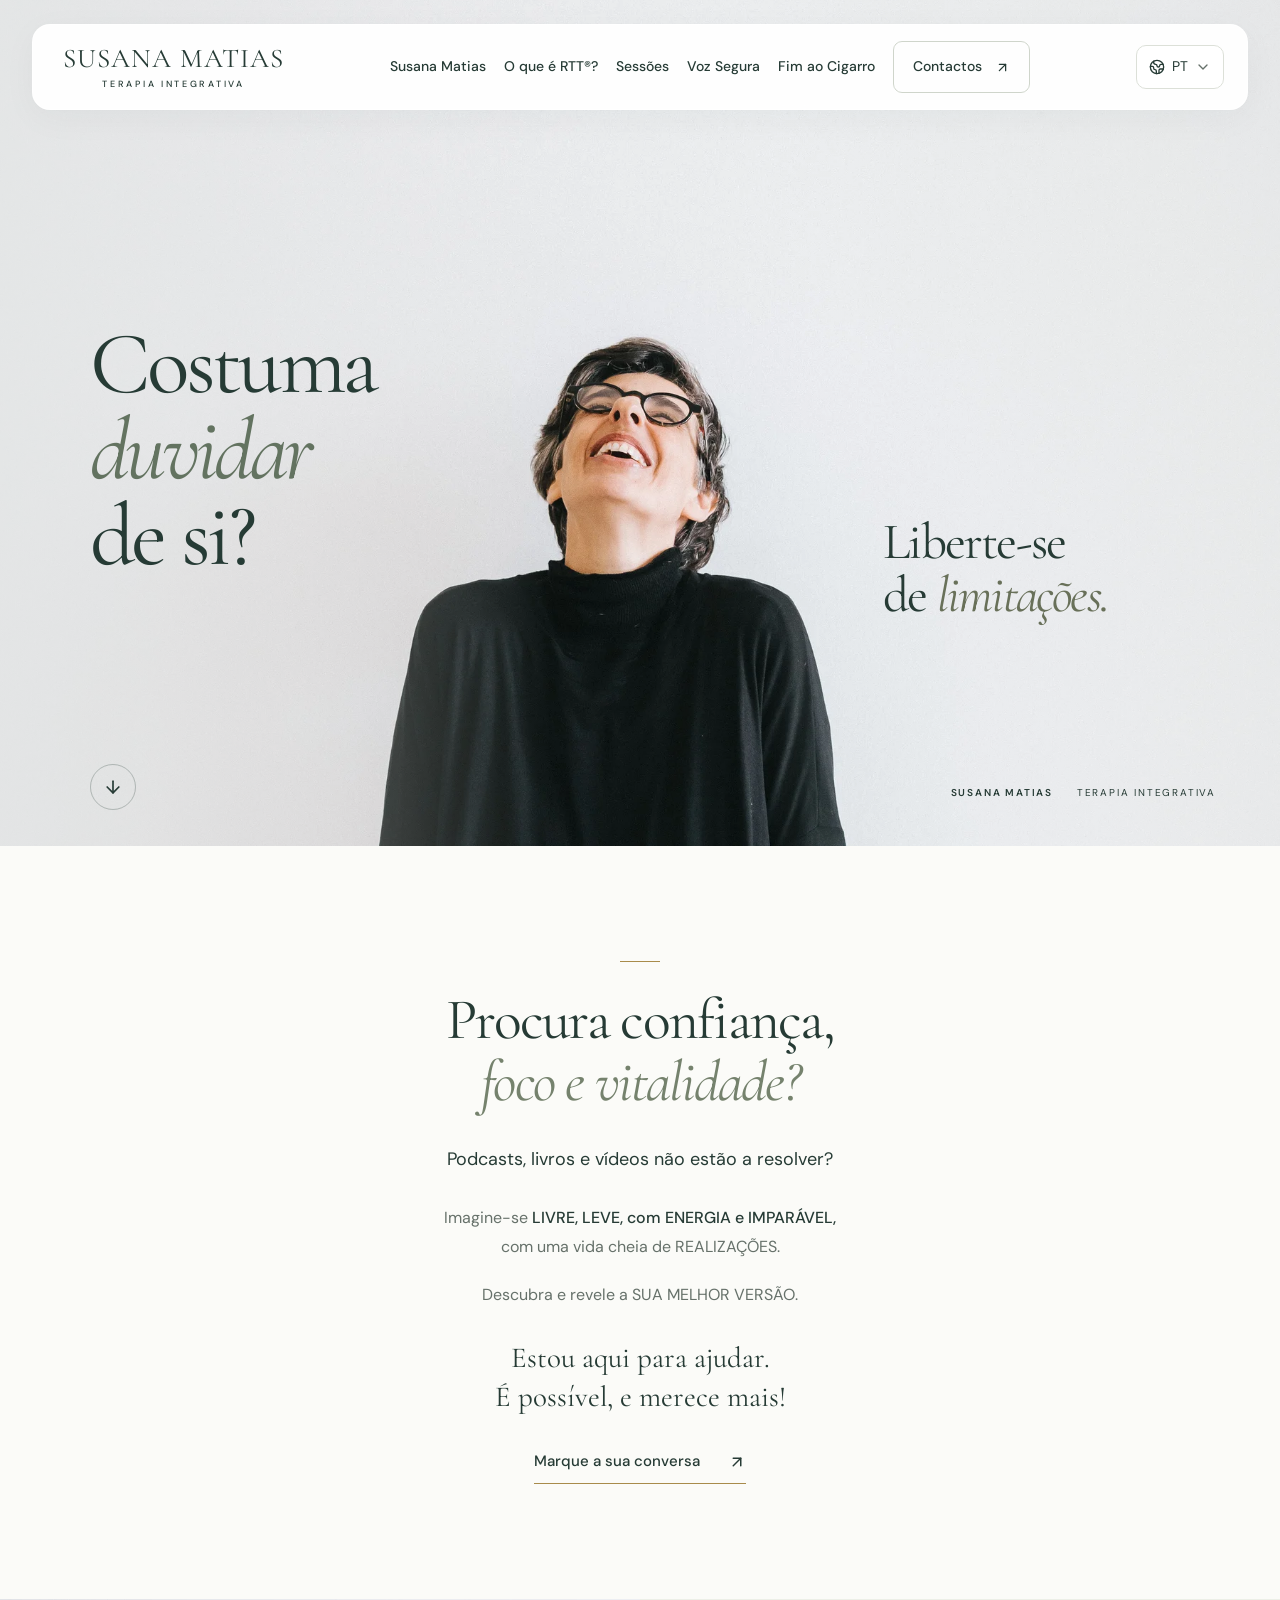
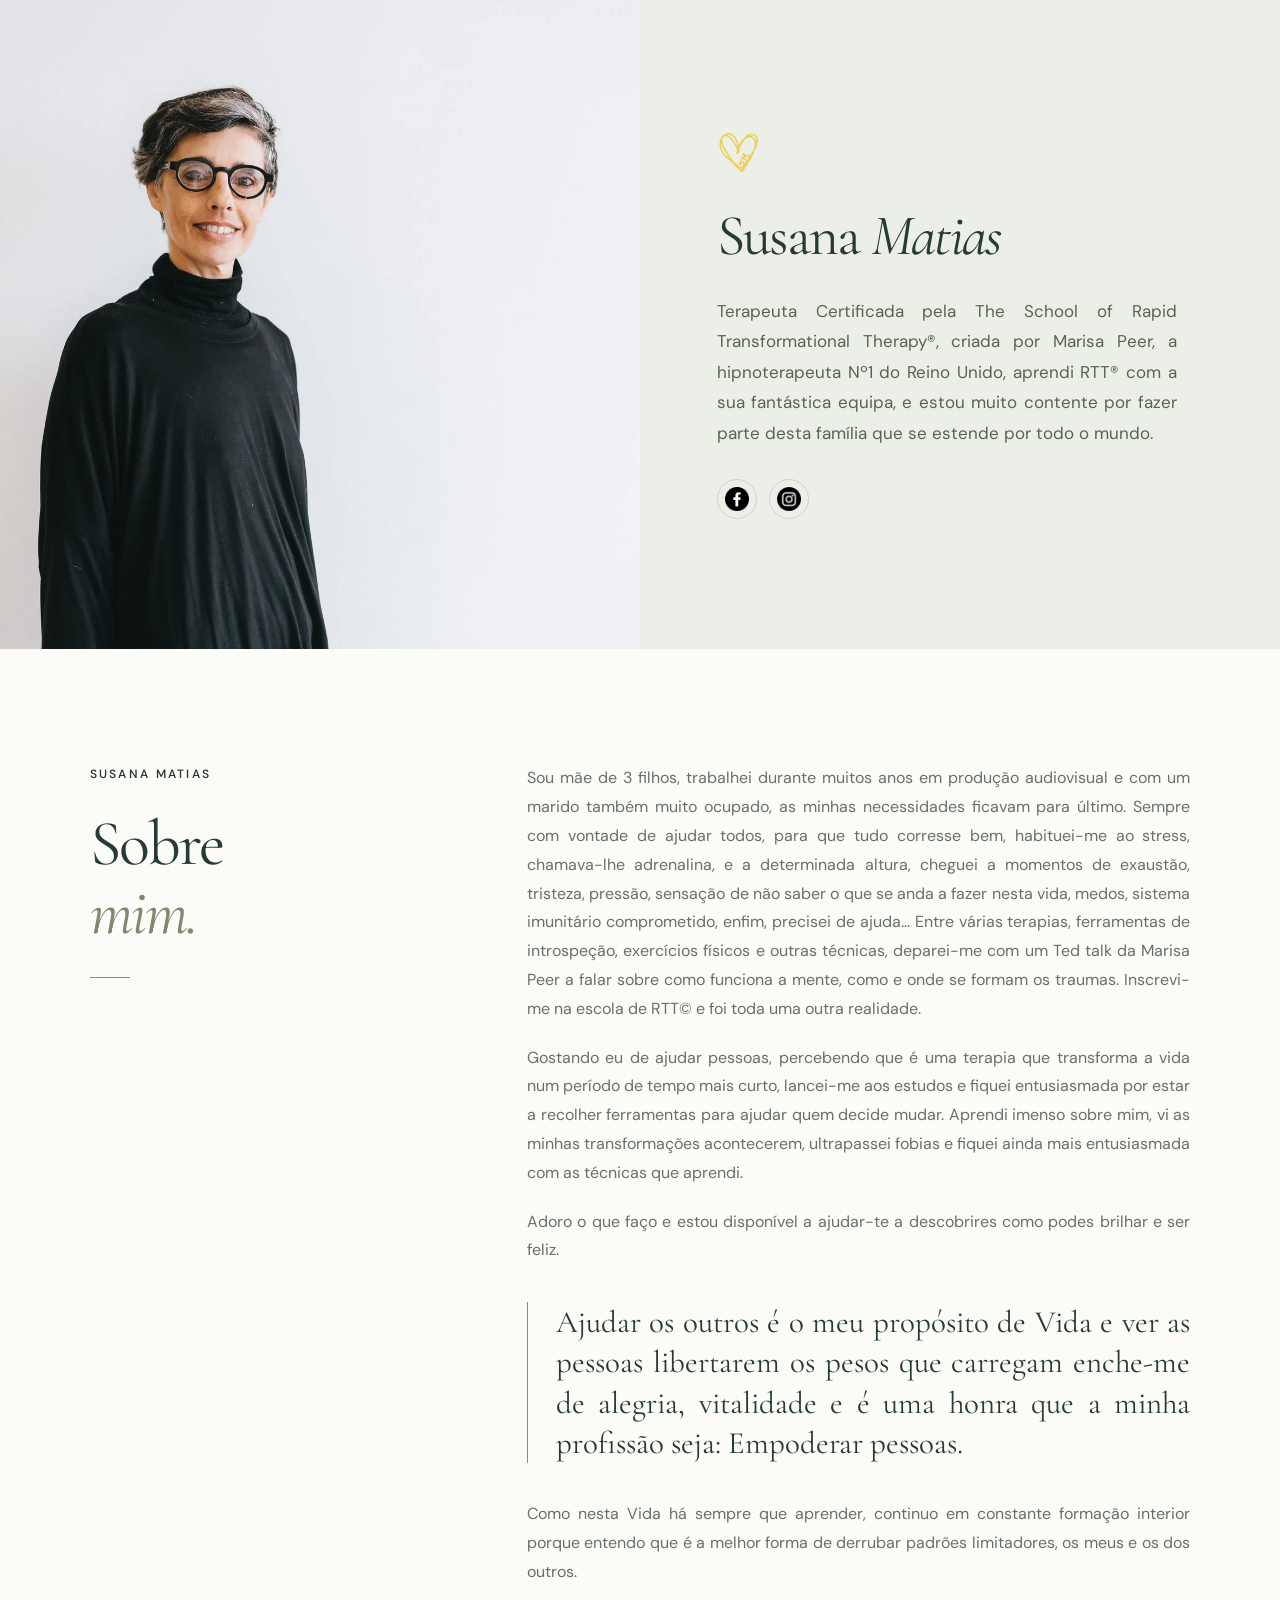
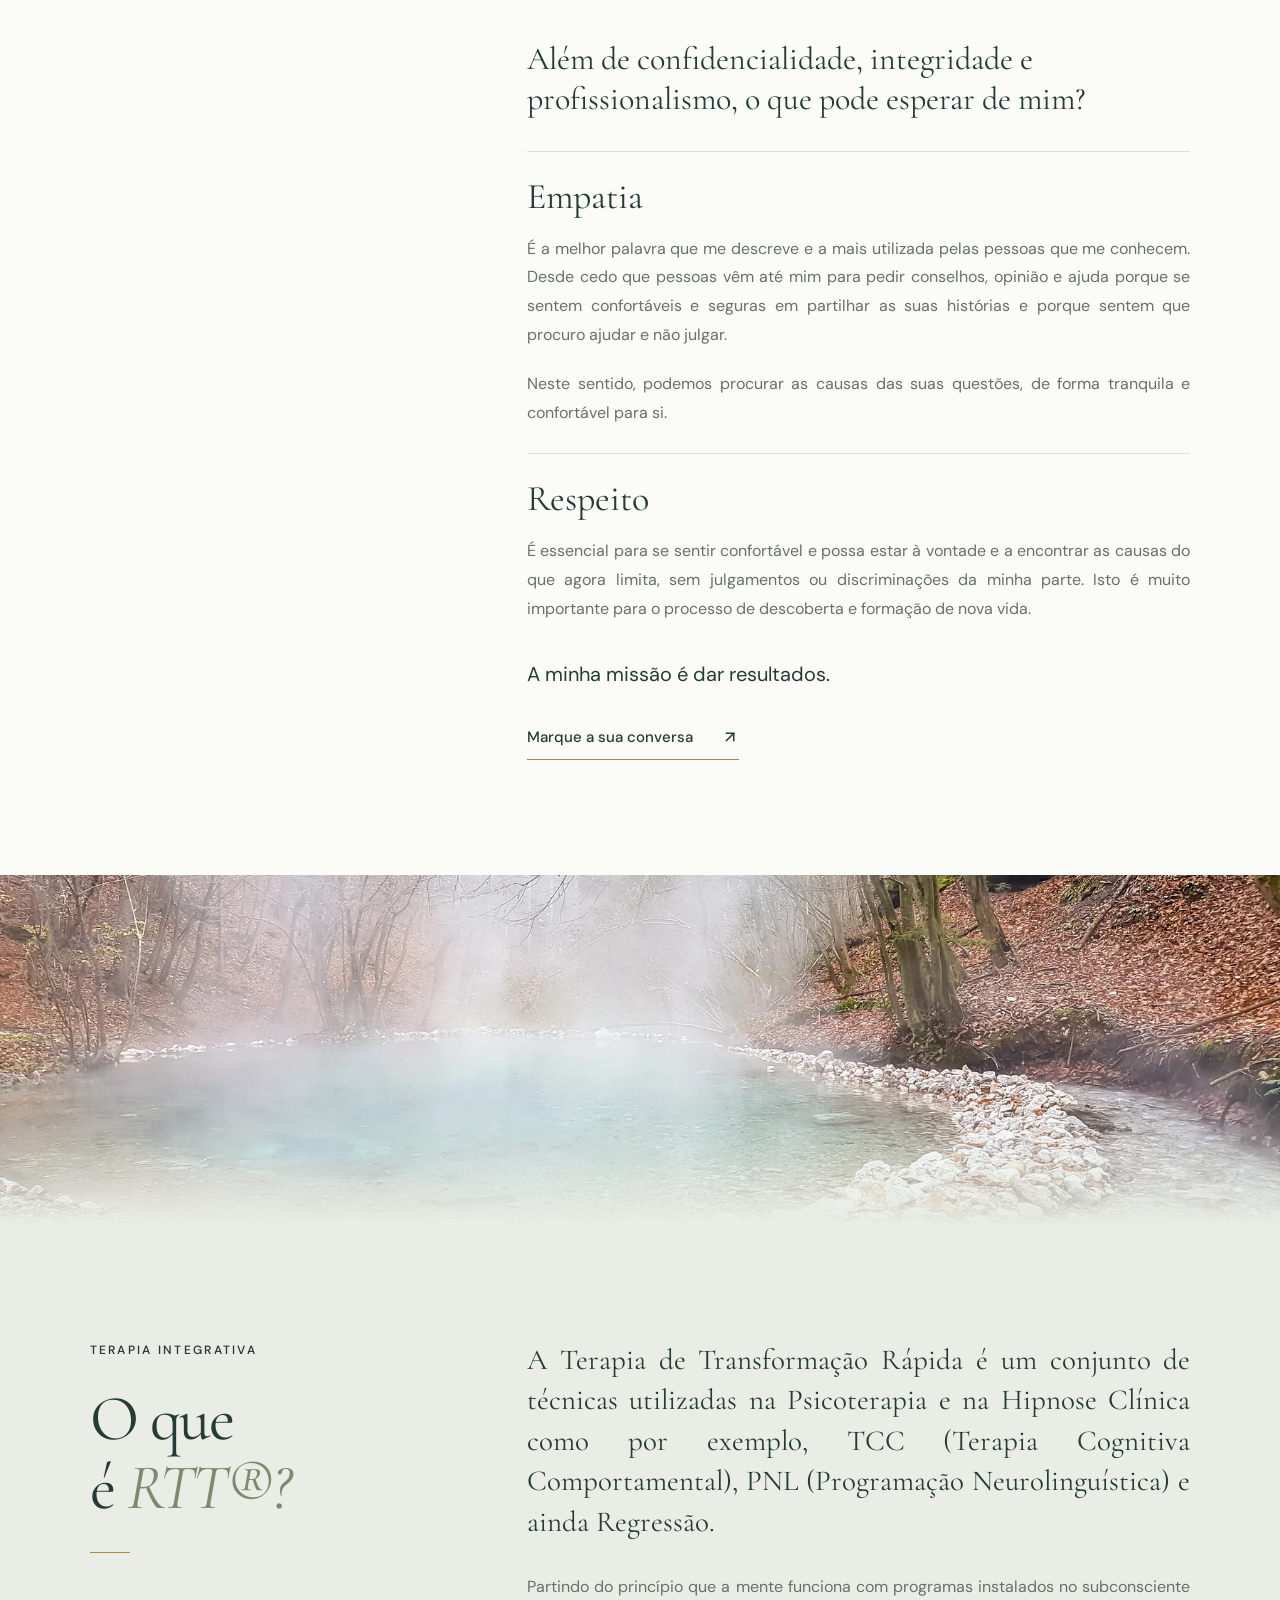
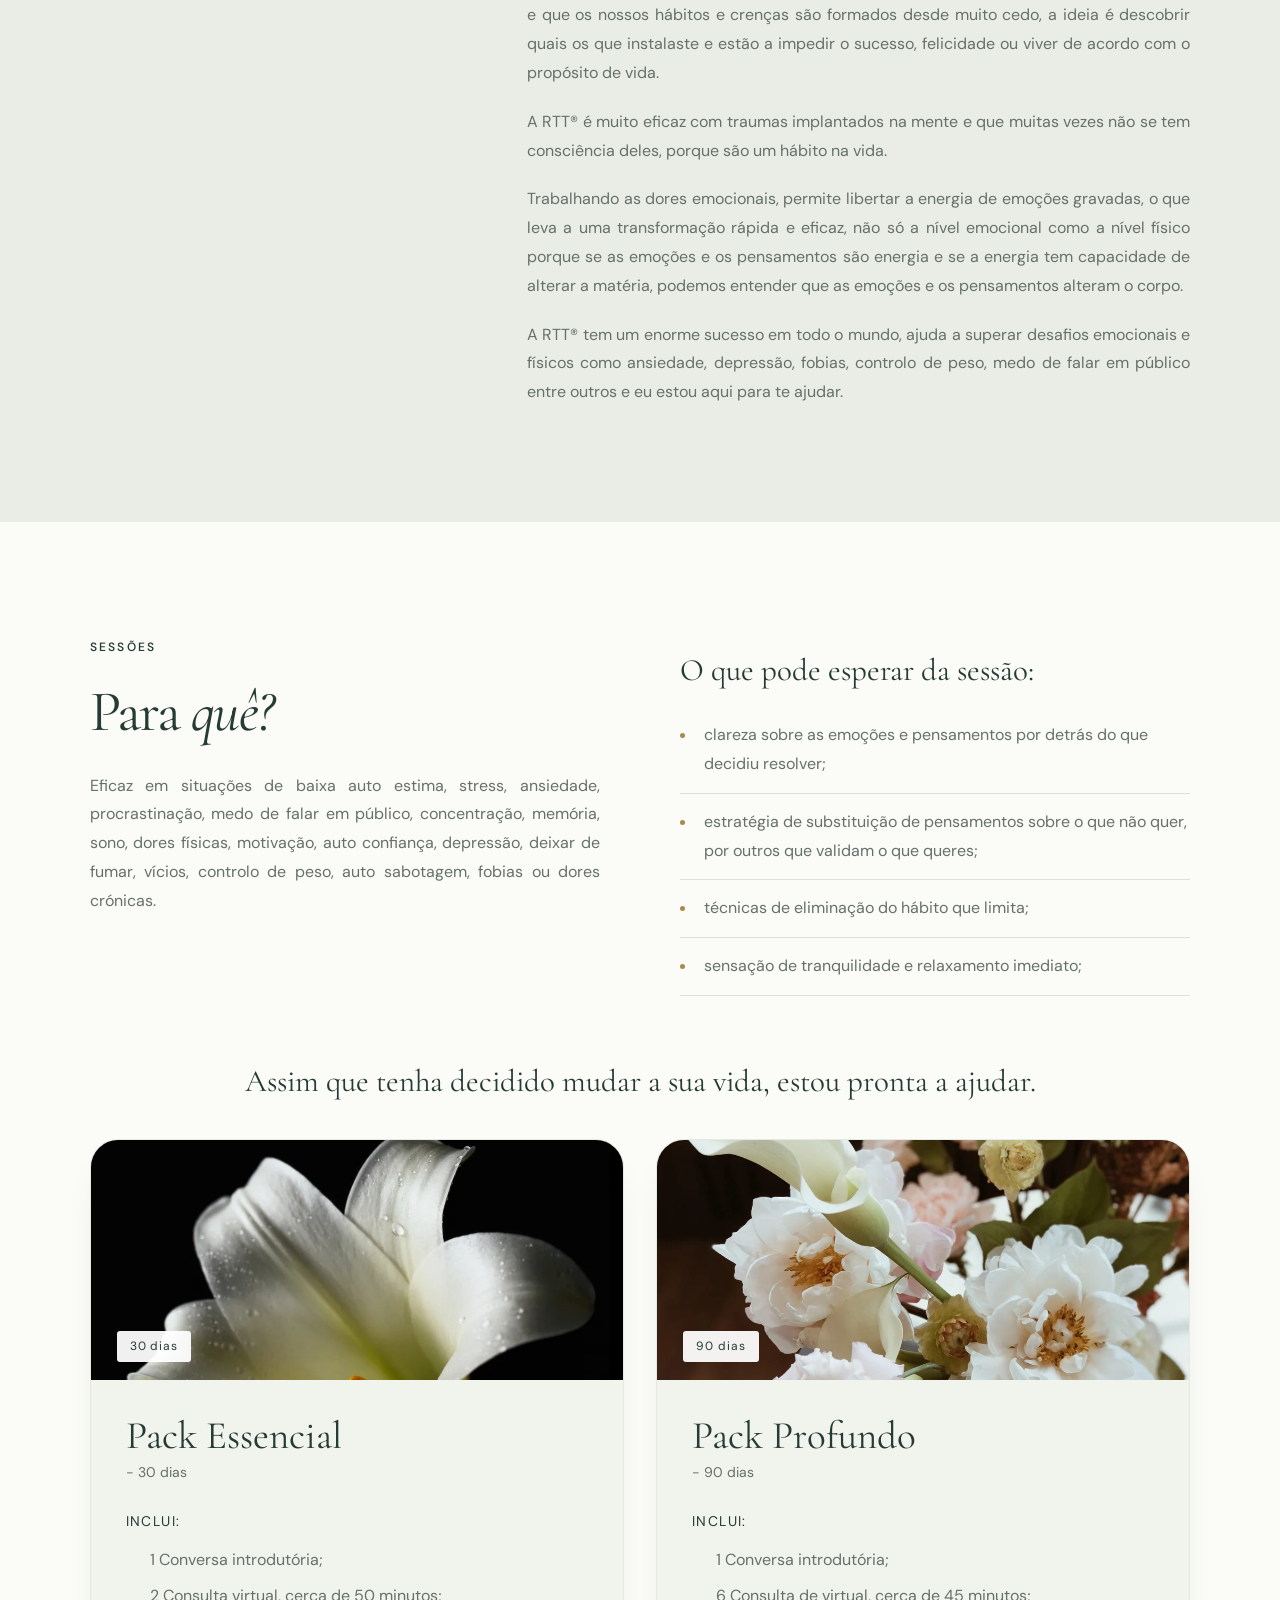
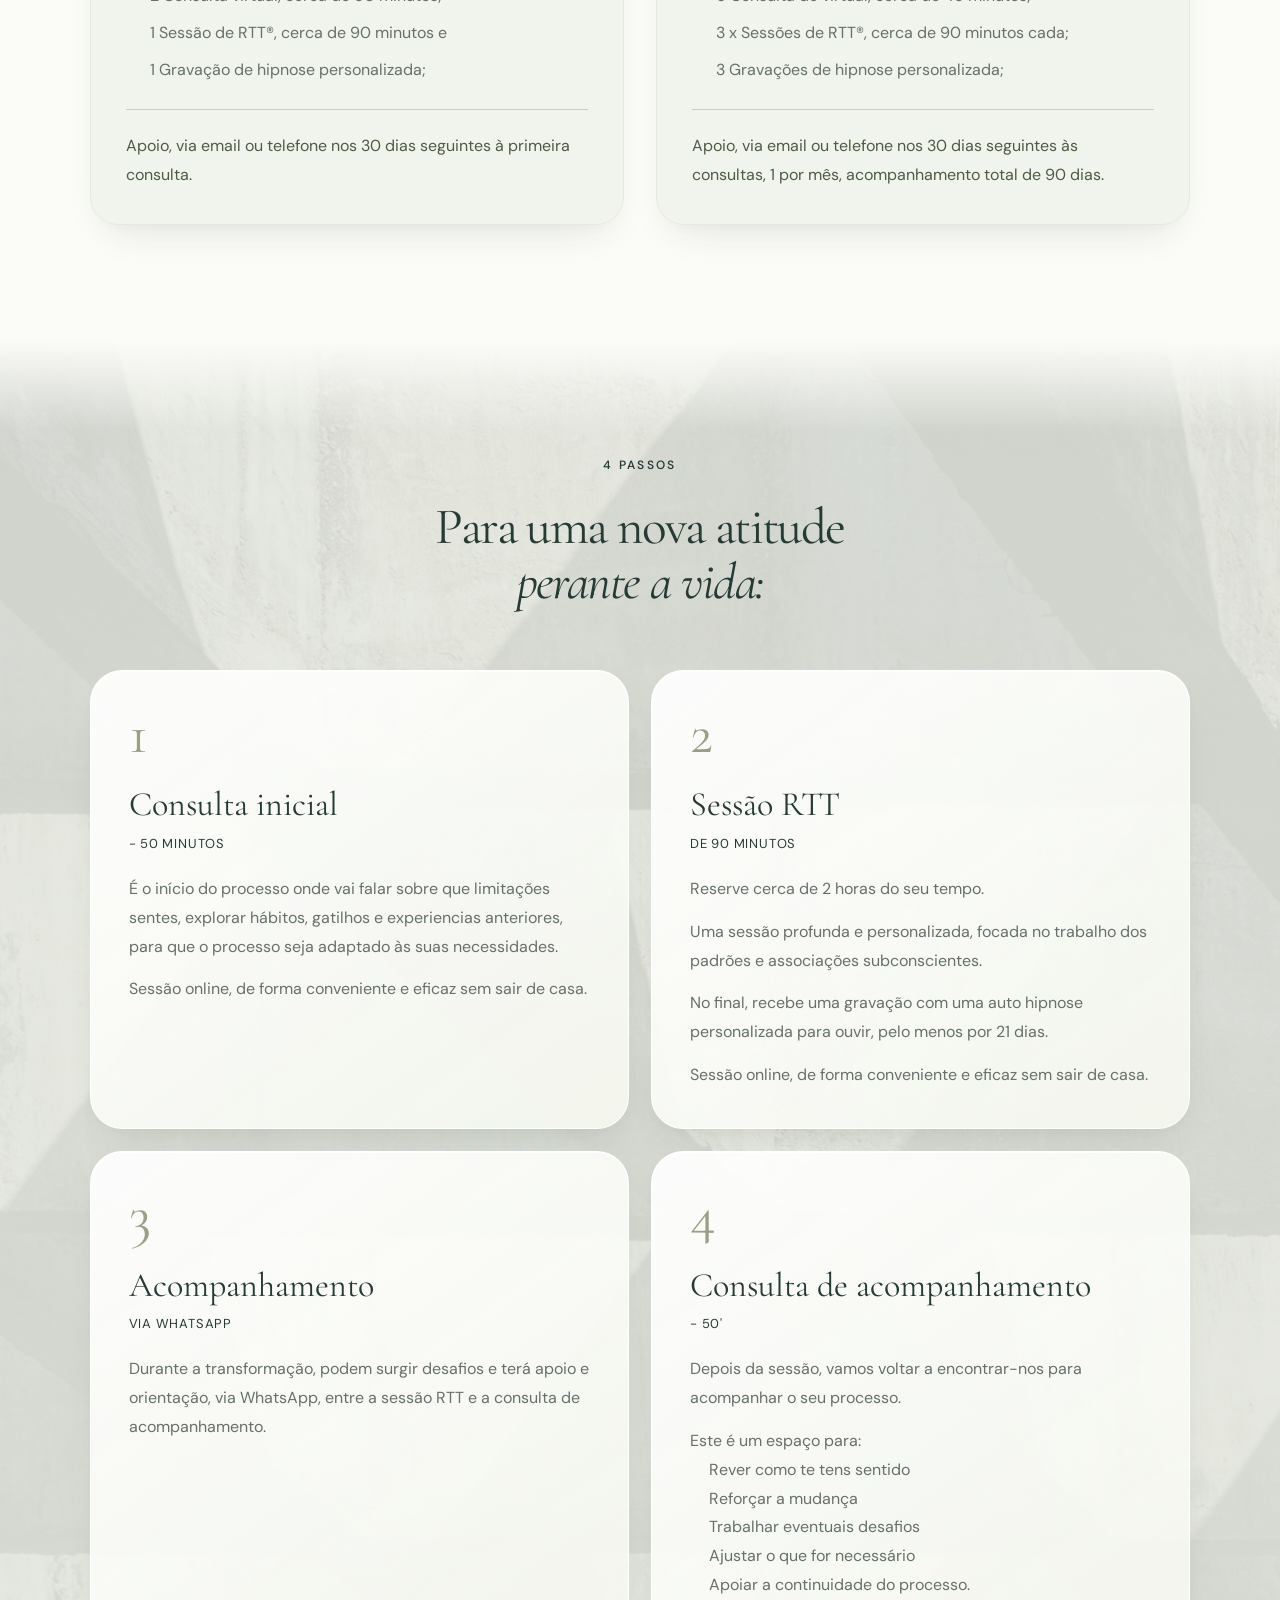
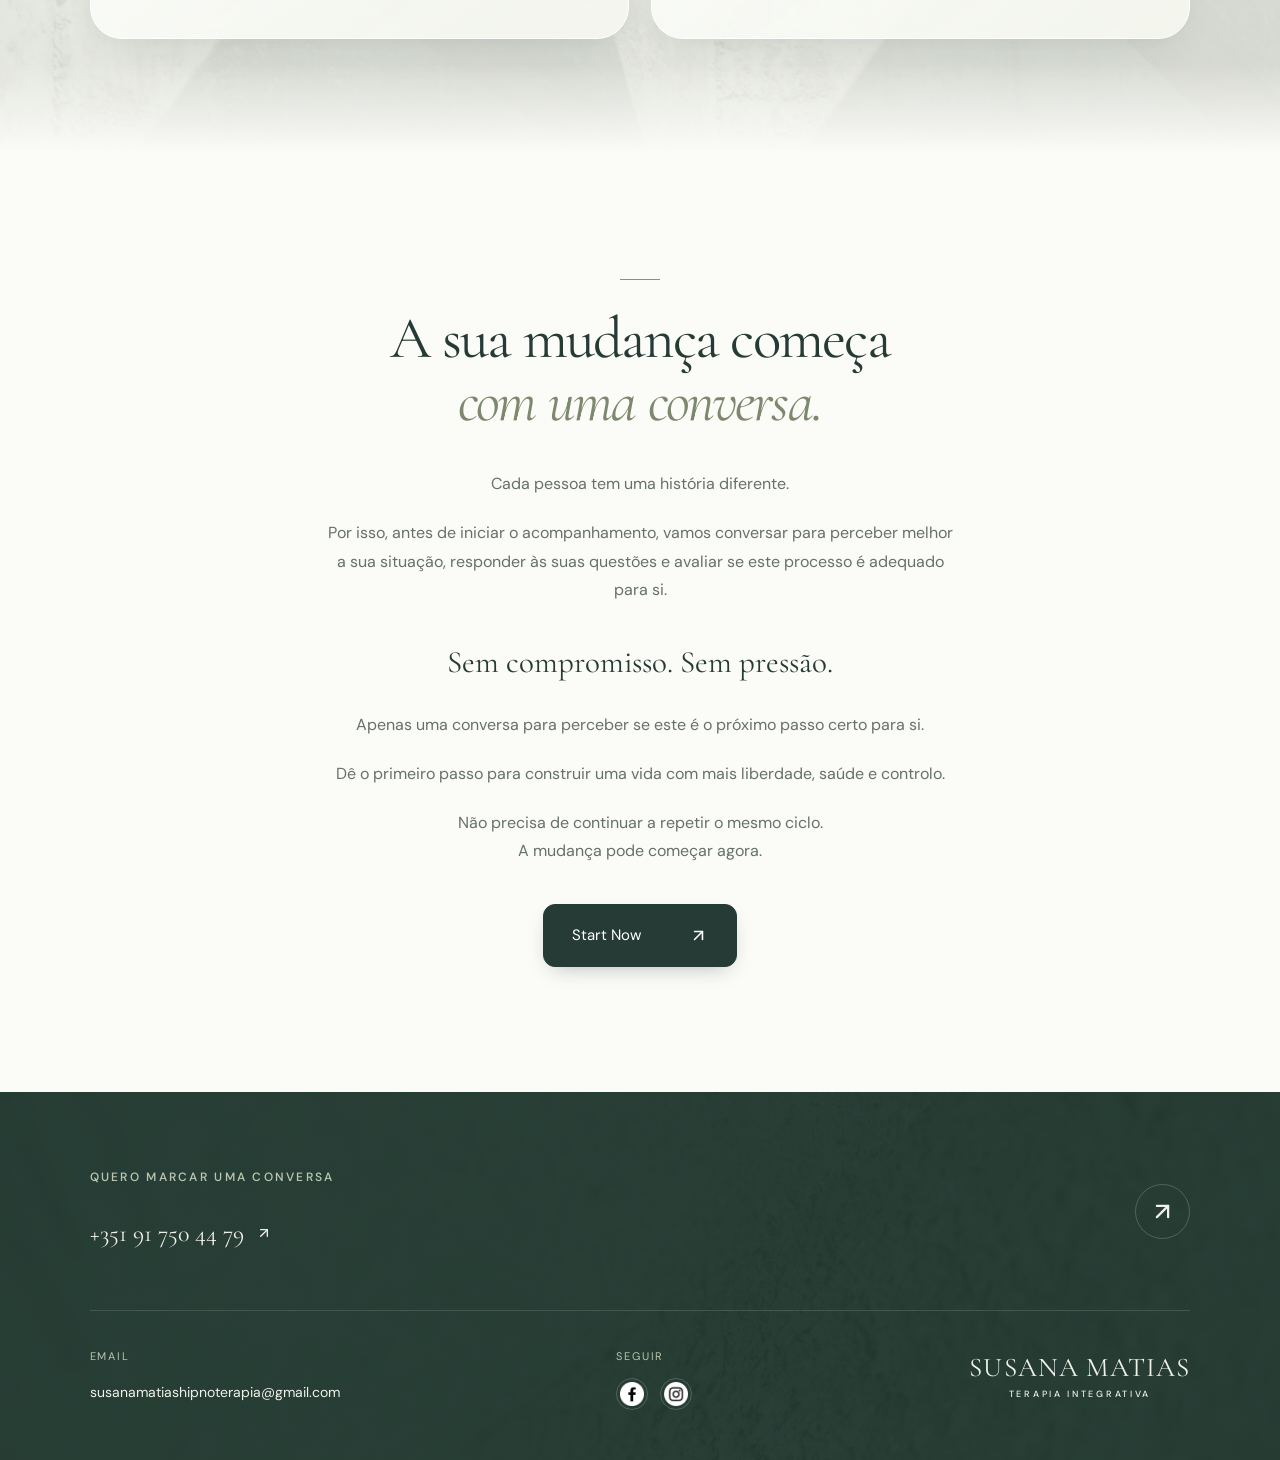
==== commit 31f76a6c: "Publish restored serif typography" ====
--- a/susanawebsite/index.html
+++ b/susanawebsite/index.html
@@ -1,2 +1,2 @@
-<!DOCTYPE html><html lang="pt-PT"><head><meta charSet="utf-8"/><meta name="viewport" content="width=device-width, initial-scale=1"/><link rel="stylesheet" href="/susanawebsite/_next/static/css/index.85KHqWiL.css" data-rsc-css-href="/susanawebsite/_next/static/css/index.85KHqWiL.css" data-precedence="vite-rsc/importer-resources"/><link rel="modulepreload" fetchPriority="low" href="/susanawebsite/_next/static/chunks/index-DGu5CGnG.js"/><script src="/susanawebsite/_next/static/chunks/rolldown-runtime-C60lm6uB.js" type="module" async=""></script><script src="/susanawebsite/_next/static/chunks/framework-D_rUT4EX.js" type="module" async=""></script><script src="/susanawebsite/_next/static/chunks/navigation-errors-By4dF-Cc.js" type="module" async=""></script><link rel="modulepreload" href="/susanawebsite/_next/static/chunks/layout-segment-context-BsChG0dc.js" crossorigin=""/><link rel="modulepreload" href="/susanawebsite/_next/static/chunks/language-CWAr-hiK.js" crossorigin=""/><link rel="modulepreload" href="/susanawebsite/_next/static/chunks/home-page-CzHwRsqK.js" crossorigin=""/><link rel="modulepreload" href="/susanawebsite/_next/static/chunks/navigation-Bfv_K_7H.js" crossorigin=""/><link rel="modulepreload" href="/susanawebsite/_next/static/chunks/page-motion-SIu_aUMn.js" crossorigin=""/><link rel="modulepreload" href="/susanawebsite/_next/static/chunks/site-footer-BhAbt1fh.js" crossorigin=""/><title>Susana Matias | Hipnoterapia e Terapia Integrativa</title><meta name="description" content="Conheça Susana Matias, a hipnoterapia e a Terapia de Transformação Rápida (RTT®). Descubra as sessões e marque uma conversa."/><meta name="robots" content="index, follow"/><meta property="og:title" content="Susana Matias | Hipnoterapia e Terapia Integrativa"/><meta property="og:description" content="Conheça Susana Matias, a hipnoterapia e a Terapia de Transformação Rápida (RTT®). Descubra as sessões e marque uma conversa."/><meta property="og:url" content="https://susanamatias.github.io/susanawebsite/"/><meta property="og:site_name" content="Susana Matias"/><meta property="og:type" content="website"/><meta property="og:locale" content="pt_PT"/><meta property="og:image" content="https://susanamatias.github.io/susanawebsite/images/susana-hero.webp"/><meta property="og:image:alt" content="Susana Matias"/><meta name="twitter:card" content="summary_large_image"/><meta name="twitter:title" content="Susana Matias | Hipnoterapia e Terapia Integrativa"/><meta name="twitter:description" content="Conheça Susana Matias, a hipnoterapia e a Terapia de Transformação Rápida (RTT®). Descubra as sessões e marque uma conversa."/><meta name="twitter:image" content="https://susanamatias.github.io/susanawebsite/images/susana-hero.webp"/><link rel="icon" href="/susanawebsite/images/heart.png"/><link rel="canonical" href="https://susanamatias.github.io/susanawebsite/"/><script>Object.assign(((self[Symbol.for("vinext.navigationRuntime")]??={bootstrap:{routeManifest:null},functions:{}}).bootstrap.rsc??={rsc:[]}),{params:{},nav:{"pathname":"/","searchParams":[]}})</script><link rel="modulepreload" href="/susanawebsite/_next/static/chunks/index-DGu5CGnG.js" />
-</head><body><script type="application/ld+json">{"@context":"https://schema.org","@graph":[{"@type":"Person","@id":"https://susanamatias.github.io/susanawebsite/#susana","name":"Susana Matias","url":"https://susanamatias.github.io/susanawebsite/","image":"https://susanamatias.github.io/susanawebsite/images/susana-about.webp","email":"susanamatiashipnoterapia@gmail.com","telephone":"+351917504479","sameAs":["https://www.instagram.com/susanamatias","https://www.facebook.com/share/1ghENpaHhE/?mibextid=wwXIfr"]},{"@type":"WebSite","@id":"https://susanamatias.github.io/susanawebsite/#website","url":"https://susanamatias.github.io/susanawebsite/","name":"Susana Matias","inLanguage":"pt-PT","publisher":{"@id":"https://susanamatias.github.io/susanawebsite/#susana"}}]}</script><a class="skip-link" href="#conteudo">Saltar para o conteúdo</a><header class="floating-header "><a class="wordmark" aria-label="Susana Matias — início" href="/susanawebsite/"><span>SUSANA MATIAS</span><small>TERAPIA INTEGRATIVA</small></a><button class="menu-toggle" type="button" aria-label="Abrir menu" aria-expanded="false" aria-controls="main-navigation"><svg xmlns="http://www.w3.org/2000/svg" width="22" height="22" viewBox="0 0 24 24" fill="none" stroke="currentColor" stroke-width="2" stroke-linecap="round" stroke-linejoin="round" class="lucide lucide-menu" aria-hidden="true"><path d="M4 5h16"></path><path d="M4 12h16"></path><path d="M4 19h16"></path></svg></button><nav class="main-navigation " id="main-navigation" aria-label="Menu principal"><a href="/susanawebsite/#sobre-mim">Susana Matias</a><a href="/susanawebsite/#rtt">O que é RTT®?</a><a href="/susanawebsite/#sessoes">Sessões</a><a href="/susanawebsite/voz-segura/">Voz Segura</a><a href="/susanawebsite/fim-ao-cigarro/">Fim ao Cigarro</a><a class="nav-contact" href="/susanawebsite/contactos/">Contactos<!-- --> <svg xmlns="http://www.w3.org/2000/svg" width="15" height="15" viewBox="0 0 24 24" fill="none" stroke="currentColor" stroke-width="2" stroke-linecap="round" stroke-linejoin="round" class="lucide lucide-arrow-up-right" aria-hidden="true"><path d="M7 7h10v10"></path><path d="M7 17 17 7"></path></svg></a></nav><div class="header-language"><button type="button" tabindex="0" id="base-ui-_R_h6i_" role="combobox" aria-expanded="false" aria-haspopup="listbox" data-slot="select-trigger" data-size="default" aria-label="Idioma" class="flex w-fit items-center justify-between gap-1.5 rounded-lg border border-input bg-transparent py-2 pr-2 pl-2.5 text-sm whitespace-nowrap transition-colors outline-none select-none focus-visible:border-ring focus-visible:ring-3 focus-visible:ring-ring/50 disabled:cursor-not-allowed disabled:opacity-50 aria-invalid:border-destructive aria-invalid:ring-3 aria-invalid:ring-destructive/20 data-placeholder:text-muted-foreground data-[size=default]:h-8 data-[size=sm]:h-7 data-[size=sm]:rounded-[min(var(--radius-md),10px)] *:data-[slot=select-value]:line-clamp-1 *:data-[slot=select-value]:flex *:data-[slot=select-value]:items-center *:data-[slot=select-value]:gap-1.5 dark:bg-input/30 dark:hover:bg-input/50 dark:aria-invalid:border-destructive/50 dark:aria-invalid:ring-destructive/40 [&amp;_svg]:pointer-events-none [&amp;_svg]:shrink-0 [&amp;_svg:not([class*=&#x27;size-&#x27;])]:size-4 language-trigger"><svg xmlns="http://www.w3.org/2000/svg" width="16" height="16" viewBox="0 0 24 24" fill="none" stroke="currentColor" stroke-width="2" stroke-linecap="round" stroke-linejoin="round" class="lucide lucide-earth" aria-hidden="true"><path d="M21.54 15H17a2 2 0 0 0-2 2v4.54"></path><path d="M7 3.34V5a3 3 0 0 0 3 3a2 2 0 0 1 2 2c0 1.1.9 2 2 2a2 2 0 0 0 2-2c0-1.1.9-2 2-2h3.17"></path><path d="M11 21.95V18a2 2 0 0 0-2-2a2 2 0 0 1-2-2v-1a2 2 0 0 0-2-2H2.05"></path><circle cx="12" cy="12" r="10"></circle></svg><span>PT</span><svg xmlns="http://www.w3.org/2000/svg" width="24" height="24" viewBox="0 0 24 24" fill="none" stroke="currentColor" stroke-width="2" stroke-linecap="round" stroke-linejoin="round" class="lucide lucide-chevron-down pointer-events-none size-4 text-muted-foreground" aria-hidden="true"><path d="m6 9 6 6 6-6"></path>▼</svg></button><input id="base-ui-_R_h6i_-hidden-input" style="clip-path:inset(50%);overflow:hidden;white-space:nowrap;border:0;padding:0;width:1px;height:1px;margin:-1px;position:fixed;top:0;left:0" tabindex="-1" aria-hidden="true" value="pt"/></div></header><main id="conteudo"><section class="hero" aria-label="Terapia integrativa com Susana Matias"><img class="hero-portrait" src="/susanawebsite/images/susana-hero.webp" alt="Susana Matias" width="1800" height="2700" fetchPriority="high" loading="eager"/><div class="hero-shade"></div><h1 class="hero-question">Costuma<br/><em>duvidar</em><br/>de si?</h1><p class="hero-answer">Liberte-se<br/>de<!-- --> <em>limitações.</em></p><a class="hero-scroll" href="#introducao" aria-label="Descobrir mais"><svg xmlns="http://www.w3.org/2000/svg" width="20" height="20" viewBox="0 0 24 24" fill="none" stroke="currentColor" stroke-width="2" stroke-linecap="round" stroke-linejoin="round" class="lucide lucide-arrow-down" aria-hidden="true"><path d="M12 5v14"></path><path d="m19 12-7 7-7-7"></path></svg></a><span class="hero-signature">SUSANA MATIAS <span>TERAPIA INTEGRATIVA</span></span></section><section class="introduction section" id="introducao"><span class="small-rule"></span><h2 class="typewriter-heading" aria-label="Procura confiança, foco e vitalidade?" data-typing="complete"><span aria-hidden="true"><span class="typed-word"><span class="typed-character" style="visibility:visible">P</span><span class="typed-character" style="visibility:visible">r</span><span class="typed-character" style="visibility:visible">o</span><span class="typed-character" style="visibility:visible">c</span><span class="typed-character" style="visibility:visible">u</span><span class="typed-character" style="visibility:visible">r</span><span class="typed-character" style="visibility:visible">a</span></span> <span class="typed-word"><span class="typed-character" style="visibility:visible">c</span><span class="typed-character" style="visibility:visible">o</span><span class="typed-character" style="visibility:visible">n</span><span class="typed-character" style="visibility:visible">f</span><span class="typed-character" style="visibility:visible">i</span><span class="typed-character" style="visibility:visible">a</span><span class="typed-character" style="visibility:visible">n</span><span class="typed-character" style="visibility:visible">ç</span><span class="typed-character" style="visibility:visible">a</span><span class="typed-character" style="visibility:visible">,</span></span><br/><em><span class="typed-word"><span class="typed-character" style="visibility:visible">f</span><span class="typed-character" style="visibility:visible">o</span><span class="typed-character" style="visibility:visible">c</span><span class="typed-character" style="visibility:visible">o</span></span> <span class="typed-word"><span class="typed-character" style="visibility:visible">e</span></span> <span class="typed-word"><span class="typed-character" style="visibility:visible">v</span><span class="typed-character" style="visibility:visible">i</span><span class="typed-character" style="visibility:visible">t</span><span class="typed-character" style="visibility:visible">a</span><span class="typed-character" style="visibility:visible">l</span><span class="typed-character" style="visibility:visible">i</span><span class="typed-character" style="visibility:visible">d</span><span class="typed-character" style="visibility:visible">a</span><span class="typed-character" style="visibility:visible">d</span><span class="typed-character" style="visibility:visible">e</span><span class="typed-character" style="visibility:visible">?</span></span></em></span></h2><p class="intro-question">Podcasts, livros e vídeos não estão a resolver?</p><p>Imagine-se<!-- --> <strong>LIVRE, LEVE, com ENERGIA e IMPARÁVEL,</strong><br class="desktop-break"/> <!-- -->com uma vida cheia de REALIZAÇÕES.</p><p>Descubra e revele a SUA MELHOR VERSÃO.</p><p class="intro-closing">Estou aqui para ajudar.<br/>É possível, e merece mais!</p><a class="text-link" href="/susanawebsite/contactos/">Marque a sua conversa<!-- --> <svg xmlns="http://www.w3.org/2000/svg" width="18" height="18" viewBox="0 0 24 24" fill="none" stroke="currentColor" stroke-width="2" stroke-linecap="round" stroke-linejoin="round" class="lucide lucide-arrow-up-right" aria-hidden="true"><path d="M7 7h10v10"></path><path d="M7 17 17 7"></path></svg></a></section><section class="portrait-section" id="sobre-mim" aria-labelledby="susana-title"><div class="portrait-image"><img width="1800" height="1200" src="/susanawebsite/images/susana-about.webp" alt="Susana Matias, terapeuta integrativa" loading="lazy"/></div><div class="portrait-copy"><img width="348" height="352" class="heart-mark" src="/susanawebsite/images/heart.png" alt="" loading="lazy"/><h2 id="susana-title">Susana <em>Matias</em></h2><p>Terapeuta Certificada pela The School of Rapid Transformational Therapy®, criada por Marisa Peer, a hipnoterapeuta Nº1 do Reino Unido, aprendi RTT® com a sua fantástica equipa, e estou muito contente por fazer parte desta família que se estende por todo o mundo.</p><div class="social-links" aria-label="Redes sociais"><a href="https://www.facebook.com/share/1ghENpaHhE/?mibextid=wwXIfr" aria-label="Facebook"><img src="/susanawebsite/images/facebook.png" alt="" width="24" height="24" loading="lazy"/></a><a href="https://www.instagram.com/susanamatias" aria-label="Instagram"><img src="/susanawebsite/images/instagram.png" alt="" width="24" height="24" loading="lazy"/></a></div></div></section><section class="section biography" aria-labelledby="about-title"><div class="section-aside"><span class="eyebrow">SUSANA MATIAS</span><h2 id="about-title">Sobre<br/> <em>mim.</em></h2><span class="small-rule"></span></div><div class="reading-copy"><p>Sou mãe de 3 filhos, trabalhei durante muitos anos em produção audiovisual e com um marido também muito ocupado, as minhas necessidades ficavam para último. Sempre com vontade de ajudar todos, para que tudo corresse bem, habituei-me ao stress, chamava-lhe adrenalina, e a determinada altura, cheguei a momentos de exaustão, tristeza, pressão, sensação de não saber o que se anda a fazer nesta vida, medos, sistema imunitário comprometido, enfim, precisei de ajuda... Entre várias terapias, ferramentas de introspeção, exercícios físicos e outras técnicas, deparei-me com um Ted talk da Marisa Peer a falar sobre como funciona a mente, como e onde se formam os traumas. Inscrevi-me na escola de RTT© e foi toda uma outra realidade.</p><p>Gostando eu de ajudar pessoas, percebendo que é uma terapia que transforma a vida num período de tempo mais curto, lancei-me aos estudos e fiquei entusiasmada por estar a recolher ferramentas para ajudar quem decide mudar. Aprendi imenso sobre mim, vi as minhas transformações acontecerem, ultrapassei fobias e fiquei ainda mais entusiasmada com as técnicas que aprendi.</p><p>Adoro o que faço e estou disponível a ajudar-te a descobrires como podes brilhar e ser feliz.</p><p class="pullquote">Ajudar os outros é o meu propósito de Vida e ver as pessoas libertarem os pesos que carregam enche-me de alegria, vitalidade e é uma honra que a minha profissão seja: Empoderar pessoas.</p><p>Como nesta Vida há sempre que aprender, continuo em constante formação interior porque entendo que é a melhor forma de derrubar padrões limitadores, os meus e os dos outros.</p><h3 class="values-intro">Além de confidencialidade, integridade e profissionalismo, o que pode esperar de mim?</h3><div class="value-block"><h3>Empatia</h3><p>É a melhor palavra que me descreve e a mais utilizada pelas pessoas que me conhecem. Desde cedo que pessoas vêm até mim para pedir conselhos, opinião e ajuda porque se sentem confortáveis e seguras em partilhar as suas histórias e porque sentem que procuro ajudar e não julgar.</p><p>Neste sentido, podemos procurar as causas das suas questões, de forma tranquila e confortável para si.</p></div><div class="value-block"><h3>Respeito</h3><p>É essencial para se sentir confortável e possa estar à vontade e a encontrar as causas do que agora limita, sem julgamentos ou discriminações da minha parte. Isto é muito importante para o processo de descoberta e formação de nova vida.</p></div><p class="mission">A minha missão é dar resultados.</p><a class="text-link" href="/susanawebsite/contactos/">Marque a sua conversa<!-- --> <svg xmlns="http://www.w3.org/2000/svg" width="18" height="18" viewBox="0 0 24 24" fill="none" stroke="currentColor" stroke-width="2" stroke-linecap="round" stroke-linejoin="round" class="lucide lucide-arrow-up-right" aria-hidden="true"><path d="M7 7h10v10"></path><path d="M7 17 17 7"></path></svg></a></div></section><section class="rtt-section" id="rtt" aria-labelledby="rtt-title"><div class="rtt-landscape"><img width="1800" height="1013" src="/susanawebsite/images/forest.webp" alt="Nascente quente na floresta" loading="lazy"/></div><div class="section rtt-content"><div class="section-aside"><span class="eyebrow">TERAPIA INTEGRATIVA</span><h2 id="rtt-title">O que<br/> <!-- -->é<!-- --> <em>RTT®?</em></h2><span class="small-rule"></span></div><div class="reading-copy"><p class="lead">A Terapia de Transformação Rápida é um conjunto de técnicas utilizadas na Psicoterapia e na Hipnose Clínica como por exemplo, TCC (Terapia Cognitiva Comportamental), PNL (Programação Neurolinguística) e ainda Regressão.</p><p>Partindo do princípio que a mente funciona com programas instalados no subconsciente e que os nossos hábitos e crenças são formados desde muito cedo, a ideia é descobrir quais os que instalaste e estão a impedir o sucesso, felicidade ou viver de acordo com o propósito de vida.</p><p>A RTT® é muito eficaz com traumas implantados na mente e que muitas vezes não se tem consciência deles, porque são um hábito na vida.</p><p>Trabalhando as dores emocionais, permite libertar a energia de emoções gravadas, o que leva a uma transformação rápida e eficaz, não só a nível emocional como a nível físico porque se as emoções e os pensamentos são energia e se a energia tem capacidade de alterar a matéria, podemos entender que as emoções e os pensamentos alteram o corpo.</p><p>A RTT® tem um enorme sucesso em todo o mundo, ajuda a superar desafios emocionais e físicos como ansiedade, depressão, fobias, controlo de peso, medo de falar em público entre outros e eu estou aqui para te ajudar.</p></div></div></section><section class="section sessions" id="sessoes" aria-labelledby="sessions-title"><div class="sessions-intro"><div><span class="eyebrow">SESSÕES</span><h2 id="sessions-title">Para<!-- --> <em>quê?</em></h2><p>Eficaz em situações de baixa auto estima, stress, ansiedade, procrastinação, medo de falar em público, concentração, memória, sono, dores físicas, motivação, auto confiança, depressão, deixar de fumar, vícios, controlo de peso, auto sabotagem, fobias ou dores crónicas.</p></div><div class="expectations"><h3>O que pode esperar da sessão:</h3><ul><li>clareza sobre as emoções e pensamentos por detrás do que decidiu resolver;</li><li>estratégia de substituição de pensamentos sobre o que não quer, por outros que validam o que queres;</li><li>técnicas de eliminação do hábito que limita;</li><li>sensação de tranquilidade e relaxamento imediato;</li></ul></div></div><p class="sessions-invitation">Assim que tenha decidido mudar a sua vida, estou pronta a ajudar.</p><div class="packs"><article class="pack"><div class="pack-image"><img width="1000" height="1000" src="/susanawebsite/images/lily.webp" alt="Lírio branco" loading="lazy"/><span>30 dias</span></div><div class="pack-copy"><h3>Pack Essencial<!-- --> <span>- <!-- -->30 dias</span></h3><p class="pack-includes">Inclui:</p><ul><li>1 Conversa introdutória;</li><li>2 Consulta virtual, cerca de 50 minutos;</li><li>1 Sessão de RTT®, cerca de 90 minutos e</li><li>1 Gravação de hipnose personalizada;</li></ul><p class="pack-support">Apoio, via email ou telefone nos 30 dias seguintes à primeira consulta.</p></div></article><article class="pack"><div class="pack-image"><img width="1000" height="1000" src="/susanawebsite/images/flowers.webp" alt="Bouquet de flores brancas" loading="lazy"/><span>90 dias</span></div><div class="pack-copy"><h3>Pack Profundo<!-- --> <span>- <!-- -->90 dias</span></h3><p class="pack-includes">Inclui:</p><ul><li>1 Conversa introdutória;</li><li>6 Consulta de virtual, cerca de 45 minutos;</li><li>3 x Sessões de RTT®, cerca de 90 minutos cada;</li><li>3 Gravações de hipnose personalizada;</li></ul><p class="pack-support">Apoio, via email ou telefone nos 30 dias seguintes às consultas, 1 por mês, acompanhamento total de 90 dias.</p></div></article></div></section><section class="section steps" aria-labelledby="steps-title"><div class="steps-heading"><span class="eyebrow">4 PASSOS</span><h2 id="steps-title">Para uma nova atitude<br/> <em>perante a vida:</em></h2></div><div class="steps-grid"><article class="step"><span class="step-number">1</span><h3>Consulta inicial<!-- --> <span>- 50 minutos</span></h3><p>É o início do processo onde vai falar sobre que limitações sentes, explorar hábitos, gatilhos e experiencias anteriores, para que o processo seja adaptado às suas necessidades.</p><p>Sessão online, de forma conveniente e eficaz sem sair de casa.</p></article><article class="step"><span class="step-number">2</span><h3>Sessão RTT<!-- --> <span>de 90 minutos</span></h3><p>Reserve cerca de 2 horas do seu tempo.</p><p>Uma sessão profunda e personalizada, focada no trabalho dos padrões e associações subconscientes.</p><p>No final, recebe uma gravação com uma auto hipnose personalizada para ouvir, pelo menos por 21 dias.</p><p>Sessão online, de forma conveniente e eficaz sem sair de casa.</p></article><article class="step"><span class="step-number">3</span><h3>Acompanhamento<!-- --> <span>via WhatsApp</span></h3><p>Durante a transformação, podem surgir desafios e terá apoio e orientação, via WhatsApp, entre a sessão RTT e a consulta de acompanhamento.</p></article><article class="step"><span class="step-number">4</span><h3>Consulta de acompanhamento<!-- --> <span>- 50&#x27;</span></h3><p>Depois da sessão, vamos voltar a encontrar-nos para acompanhar o seu processo.</p><p>Este é um espaço para:</p><ul><li>Rever como te tens sentido</li><li>Reforçar a mudança</li><li>Trabalhar eventuais desafios</li><li>Ajustar o que for necessário</li><li>Apoiar a continuidade do processo.</li></ul></article></div></section><section class="section conversation" aria-labelledby="conversation-title"><span class="small-rule"></span><h2 id="conversation-title">A sua mudança começa<br/> <em>com uma conversa.</em></h2><div class="conversation-copy"><p>Cada pessoa tem uma história diferente.</p><p>Por isso, antes de iniciar o acompanhamento, vamos conversar para perceber melhor a sua situação, responder às suas questões e avaliar se este processo é adequado para si.</p><p class="conversation-emphasis"><span>Sem compromisso.</span> <span>Sem pressão.</span></p><p>Apenas uma conversa para perceber se este é o próximo passo certo para si.</p><p>Dê o primeiro passo para construir uma vida com mais liberdade, saúde e controlo.</p><p>Não precisa de continuar a repetir o mesmo ciclo.<br/>A mudança pode começar agora.</p></div><a class="solid-button" href="/susanawebsite/contactos/">Start Now <svg xmlns="http://www.w3.org/2000/svg" width="19" height="19" viewBox="0 0 24 24" fill="none" stroke="currentColor" stroke-width="2" stroke-linecap="round" stroke-linejoin="round" class="lucide lucide-arrow-up-right" aria-hidden="true"><path d="M7 7h10v10"></path><path d="M7 17 17 7"></path></svg></a></section><footer class="section contact" id="contatos"><div class="contact-top"><div><span class="eyebrow">QUERO MARCAR UMA CONVERSA</span><a class="contact-phone" href="https://wa.me/351917504479" target="_blank" rel="noopener noreferrer" aria-label="WhatsApp: +351 91 750 44 79" title="WhatsApp">+351 91 750 44 79 <svg xmlns="http://www.w3.org/2000/svg" width="24" height="24" viewBox="0 0 24 24" fill="none" stroke="currentColor" stroke-width="2" stroke-linecap="round" stroke-linejoin="round" class="lucide lucide-arrow-up-right" aria-hidden="true"><path d="M7 7h10v10"></path><path d="M7 17 17 7"></path></svg></a></div><a class="back-top" href="#conteudo" aria-label="Voltar ao início"><svg xmlns="http://www.w3.org/2000/svg" width="27" height="27" viewBox="0 0 24 24" fill="none" stroke="currentColor" stroke-width="2" stroke-linecap="round" stroke-linejoin="round" class="lucide lucide-arrow-up-right" aria-hidden="true"><path d="M7 7h10v10"></path><path d="M7 17 17 7"></path></svg></a></div><div class="contact-bottom"><div><h2>EMAIL</h2><a class="contact-email" href="mailto:susanamatiashipnoterapia@gmail.com">susanamatiashipnoterapia@gmail.com</a></div><div><h2>SEGUIR</h2><div class="social-links" aria-label="Redes sociais"><a href="https://www.facebook.com/share/1ghENpaHhE/?mibextid=wwXIfr" aria-label="Facebook"><img src="/susanawebsite/images/facebook.png" alt="" width="24" height="24" loading="lazy"/></a><a href="https://www.instagram.com/susanamatias" aria-label="Instagram"><img src="/susanawebsite/images/instagram.png" alt="" width="24" height="24" loading="lazy"/></a></div></div><a class="wordmark footer-wordmark" href="#conteudo"><span>SUSANA MATIAS</span><small>TERAPIA INTEGRATIVA</small></a></div></footer></main><script type="module" src="/susanawebsite/_next/static/chunks/index-DGu5CGnG.js" id="_R_" async=""></script><script>((self[Symbol.for("vinext.navigationRuntime")]??={bootstrap:{routeManifest:null},functions:{}}).bootstrap.rsc??={rsc:[]}).rsc.push("0:{\"page:/\":\"$L1\",\"layout:/\":\"$L2\",\"route:/\":\"$L3\",\"__route\":\"route:/\",\"__interceptionContext\":null,\"__layoutIds\":[\"layout:/\"],\"__rootLayout\":\"/\",\"__bfcacheSegmentIdentities\":{\"layout:/\":\"[\\\"layout\\\",\\\"layout:/\\\",\\\"root-boundary:/\\\",\\\"\\\"]\",\"page:/\":\"[\\\"page\\\",\\\"page:/\\\",\\\"root-boundary:/\\\",\\\"\\\"]\"},\"__srcPage\":[\"page\"],\"__layoutFlags\":{\"layout:/\":\"s\"},\"__artifactCompatibility\":{\"schemaVersion\":1,\"graphVersion\":\"app-route-graph:1177fd80f83fa7b0\",\"deploymentVersion\":\"fdfb7772-4e53-4b1d-9834-c79d2ef2429a\",\"appElementsSchemaVersion\":1,\"rscPayloadSchemaVersion\":1,\"rootBoundaryId\":\"/\",\"renderEpoch\":null}}\n")</script><script>((self[Symbol.for("vinext.navigationRuntime")]??={bootstrap:{routeManifest:null},functions:{}}).bootstrap.rsc??={rsc:[]}).rsc.push("4:I[\"544a703b9824\",[],\"LanguageProvider\",1]\n")</script><script>((self[Symbol.for("vinext.navigationRuntime")]??={bootstrap:{routeManifest:null},functions:{}}).bootstrap.rsc??={rsc:[]}).rsc.push("5:I[\"3bb4c73cb361\",[],\"Children\",1]\n")</script><script>((self[Symbol.for("vinext.navigationRuntime")]??={bootstrap:{routeManifest:null},functions:{}}).bootstrap.rsc??={rsc:[]}).rsc.push("6:I[\"0bef8629d058\",[],\"GlobalErrorBoundary\",1]\n")</script><script>((self[Symbol.for("vinext.navigationRuntime")]??={bootstrap:{routeManifest:null},functions:{}}).bootstrap.rsc??={rsc:[]}).rsc.push("7:I[\"a7f3f1d63985\",[],\"default\",1]\n")</script><script>((self[Symbol.for("vinext.navigationRuntime")]??={bootstrap:{routeManifest:null},functions:{}}).bootstrap.rsc??={rsc:[]}).rsc.push("8:I[\"0bef8629d058\",[],\"ErrorBoundary\",1]\n")</script><script>((self[Symbol.for("vinext.navigationRuntime")]??={bootstrap:{routeManifest:null},functions:{}}).bootstrap.rsc??={rsc:[]}).rsc.push("9:I[\"bcc88b3729e4\",[],\"LayoutSegmentProvider\",1]\n")</script><script>((self[Symbol.for("vinext.navigationRuntime")]??={bootstrap:{routeManifest:null},functions:{}}).bootstrap.rsc??={rsc:[]}).rsc.push("a:I[\"3bb4c73cb361\",[],\"Slot\",1]\n")</script><script>((self[Symbol.for("vinext.navigationRuntime")]??={bootstrap:{routeManifest:null},functions:{}}).bootstrap.rsc??={rsc:[]}).rsc.push("b:I[\"0bef8629d058\",[],\"NotFoundBoundary\",1]\n")</script><script>((self[Symbol.for("vinext.navigationRuntime")]??={bootstrap:{routeManifest:null},functions:{}}).bootstrap.rsc??={rsc:[]}).rsc.push("c:I[\"fdec6512cad3\",[],\"AppRouterScrollTarget\",1]\n")</script><script>((self[Symbol.for("vinext.navigationRuntime")]??={bootstrap:{routeManifest:null},functions:{}}).bootstrap.rsc??={rsc:[]}).rsc.push("d:I[\"0bef8629d058\",[],\"RedirectBoundary\",1]\n")</script><script>((self[Symbol.for("vinext.navigationRuntime")]??={bootstrap:{routeManifest:null},functions:{}}).bootstrap.rsc??={rsc:[]}).rsc.push(":HL[\"/susanawebsite/_next/static/css/index.85KHqWiL.css\",\"style\"     ]\n")</script><script>((self[Symbol.for("vinext.navigationRuntime")]??={bootstrap:{routeManifest:null},functions:{}}).bootstrap.rsc??={rsc:[]}).rsc.push("2:[[[\"$\",\"link\",\"css:/susanawebsite/_next/static/css/index.85KHqWiL.css\",{\"rel\":\"stylesheet\",\"precedence\":\"vite-rsc/importer-resources\",\"href\":\"/susanawebsite/_next/static/css/index.85KHqWiL.css\",\"data-rsc-css-href\":\"/susanawebsite/_next/static/css/index.85KHqWiL.css\"}],\"$undefined\"],[\"$\",\"html\",null,{\"lang\":\"pt-PT\",\"children\":[\"$\",\"body\",null,{\"children\":[[\"$\",\"script\",null,{\"type\":\"application/ld+json\",\"dangerouslySetInnerHTML\":{\"__html\":\"{\\\"@context\\\":\\\"https://schema.org\\\",\\\"@graph\\\":[{\\\"@type\\\":\\\"Person\\\",\\\"@id\\\":\\\"https://susanamatias.github.io/susanawebsite/#susana\\\",\\\"name\\\":\\\"Susana Matias\\\",\\\"url\\\":\\\"https://susanamatias.github.io/susanawebsite/\\\",\\\"image\\\":\\\"https://susanamatias.github.io/susanawebsite/images/susana-about.webp\\\",\\\"email\\\":\\\"susanamatiashipnoterapia@gmail.com\\\",\\\"telephone\\\":\\\"+351917504479\\\",\\\"sameAs\\\":[\\\"https://www.instagram.com/susanamatias\\\",\\\"https://www.facebook.com/share/1ghENpaHhE/?mibextid=wwXIfr\\\"]},{\\\"@type\\\":\\\"WebSite\\\",\\\"@id\\\":\\\"https://susanamatias.github.io/susanawebsite/#website\\\",\\\"url\\\":\\\"https://susanamatias.github.io/susanawebsite/\\\",\\\"name\\\":\\\"Susana Matias\\\",\\\"inLanguage\\\":\\\"pt-PT\\\",\\\"publisher\\\":{\\\"@id\\\":\\\"https://susanamatias.github.io/susanawebsite/#susana\\\"}}]}\"}}],[\"$\",\"$L4\",null,{\"initialLanguage\":\"pt\",\"children\":[\"$\",\"$L5\",null,{}]}]]}]}]]\n")</script><script>((self[Symbol.for("vinext.navigationRuntime")]??={bootstrap:{routeManifest:null},functions:{}}).bootstrap.rsc??={rsc:[]}).rsc.push("3:[[[\"$\",\"meta\",null,{\"charSet\":\"utf-8\"}],[[\"$\",\"title\",\"0\",{\"children\":\"Susana Matias | Hipnoterapia e Terapia Integrativa\"}],[\"$\",\"meta\",\"1\",{\"name\":\"description\",\"content\":\"Conheça Susana Matias, a hipnoterapia e a Terapia de Transformação Rápida (RTT®). Descubra as sessões e marque uma conversa.\"}],[\"$\",\"meta\",\"2\",{\"name\":\"robots\",\"content\":\"index, follow\"}],[\"$\",\"meta\",\"3\",{\"property\":\"og:title\",\"content\":\"Susana Matias | Hipnoterapia e Terapia Integrativa\"}],[\"$\",\"meta\",\"4\",{\"property\":\"og:description\",\"content\":\"Conheça Susana Matias, a hipnoterapia e a Terapia de Transformação Rápida (RTT®). Descubra as sessões e marque uma conversa.\"}],[\"$\",\"meta\",\"5\",{\"property\":\"og:url\",\"content\":\"https://susanamatias.github.io/susanawebsite/\"}],[\"$\",\"meta\",\"6\",{\"property\":\"og:site_name\",\"content\":\"Susana Matias\"}],[\"$\",\"meta\",\"7\",{\"property\":\"og:type\",\"content\":\"website\"}],[\"$\",\"meta\",\"8\",{\"property\":\"og:locale\",\"content\":\"pt_PT\"}],[\"$\",\"meta\",\"9\",{\"property\":\"og:image\",\"content\":\"https://susanamatias.github.io/susanawebsite/images/susana-hero.webp\"}],[\"$\",\"meta\",\"10\",{\"property\":\"og:image:alt\",\"content\":\"Susana Matias\"}],[\"$\",\"meta\",\"11\",{\"name\":\"twitter:card\",\"content\":\"summary_large_image\"}],[\"$\",\"meta\",\"12\",{\"name\":\"twitter:title\",\"content\":\"Susana Matias | Hipnoterapia e Terapia Integrativa\"}],[\"$\",\"meta\",\"13\",{\"name\":\"twitter:description\",\"content\":\"Conheça Susana Matias, a hipnoterapia e a Terapia de Transformação Rápida (RTT®). Descubra as sessões e marque uma conversa.\"}],[\"$\",\"meta\",\"14\",{\"name\":\"twitter:image\",\"content\":\"https://susanamatias.github.io/susanawebsite/images/susana-hero.webp\"}],[\"$\",\"link\",\"15\",{\"data-vinext-streamed-icon\":\"$undefined\",\"rel\":\"icon\",\"href\":\"/susanawebsite/images/heart.png\",\"type\":\"$undefined\",\"sizes\":\"$undefined\",\"color\":\"$undefined\",\"media\":\"$undefined\",\"fetchPriority\":\"$undefined\"}],[\"$\",\"link\",\"16\",{\"rel\":\"canonical\",\"href\":\"https://susanamatias.github.io/susanawebsite/\"}]],[[\"$\",\"meta\",\"0\",{\"name\":\"viewport\",\"content\":\"width=device-width, initial-scale=1\"}]]],[\"$\",\"$L6\",null,{\"fallback\":\"$7\",\"children\":[\"$\",\"$L8\",null,{\"fallback\":\"$7\",\"children\":[\"$\",\"$L9\",null,{\"providerId\":\"layout:/\",\"segmentMap\":{\"children\":[]},\"children\":[\"$\",\"$La\",null,{\"id\":\"layout:/\",\"parallelSlots\":\"$undefined\",\"children\":[\"$\",\"$Lb\",null,{\"resetKey\":\"\",\"fallback\":[[\"$\",\"title\",null,{\"children\":\"404: This page could not be found.\"}],[\"$\",\"div\",null,{\"style\":{\"fontFamily\":\"system-ui,\\\"Segoe UI\\\",Roboto,Helvetica,Arial,sans-serif,\\\"Apple Color Emoji\\\",\\\"Segoe UI Emoji\\\"\",\"height\":\"100vh\",\"textAlign\":\"center\",\"display\":\"flex\",\"flexDirection\":\"column\",\"alignItems\":\"center\",\"justifyContent\":\"center\"},\"children\":[\"$\",\"div\",null,{\"children\":[[\"$\",\"style\",null,{\"dangerouslySetInnerHTML\":{\"__html\":\"body{color:#000;background:#fff;margin:0}.next-error-h1{border-right:1px solid rgba(0,0,0,.3)}@media (prefers-color-scheme:dark){body{color:#fff;background:#000}.next-error-h1{border-right:1px solid rgba(255,255,255,.3)}}\"}}],[\"$\",\"h1\",null,{\"className\":\"next-error-h1\",\"style\":{\"display\":\"inline-block\",\"margin\":\"0 20px 0 0\",\"padding\":\"0 23px 0 0\",\"fontSize\":24,\"fontWeight\":500,\"verticalAlign\":\"top\",\"lineHeight\":\"49px\"},\"children\":404}],[\"$\",\"div\",null,{\"style\":{\"display\":\"inline-block\"},\"children\":[\"$\",\"h2\",null,{\"style\":{\"fontSize\":14,\"fontWeight\":400,\"lineHeight\":\"49px\",\"margin\":0},\"children\":\"This page could not be found.\"}]}]]}]}]],\"children\":[\"$\",\"$Lc\",null,{\"children\":[\"$\",\"$Ld\",null,{\"children\":[[\"$\",\"$L9\",null,{\"providerId\":\"page:/\",\"segmentMap\":{\"children\":[\"__PAGE__\"]},\"children\":[\"$\",\"$La\",null,{\"id\":\"page:/\"}]}],null]}]}]}]}]}]}]}],null,null]\n")</script><script>((self[Symbol.for("vinext.navigationRuntime")]??={bootstrap:{routeManifest:null},functions:{}}).bootstrap.rsc??={rsc:[]}).rsc.push("e:I[\"bab6fec5ad41\",[],\"default\",1]\n")</script><script>((self[Symbol.for("vinext.navigationRuntime")]??={bootstrap:{routeManifest:null},functions:{}}).bootstrap.rsc??={rsc:[]}).rsc.push("1:[\"$\",\"$Le\",null,{}]\n")</script><script>Object.assign(((self[Symbol.for("vinext.navigationRuntime")]??={bootstrap:{routeManifest:null},functions:{}}).bootstrap.rsc??={rsc:[]}),{"initialCacheKind":"static"});((self[Symbol.for("vinext.navigationRuntime")]??={bootstrap:{routeManifest:null},functions:{}}).bootstrap.rsc??={rsc:[]}).done=true</script></body></html>+<!DOCTYPE html><html lang="pt-PT"><head><meta charSet="utf-8"/><meta name="viewport" content="width=device-width, initial-scale=1"/><link rel="stylesheet" href="/susanawebsite/_next/static/css/index.hbXxlwR3.css" data-rsc-css-href="/susanawebsite/_next/static/css/index.hbXxlwR3.css" data-precedence="vite-rsc/importer-resources"/><link rel="modulepreload" fetchPriority="low" href="/susanawebsite/_next/static/chunks/index-CaiFRCT-.js"/><script src="/susanawebsite/_next/static/chunks/rolldown-runtime-C60lm6uB.js" type="module" async=""></script><script src="/susanawebsite/_next/static/chunks/framework-D_rUT4EX.js" type="module" async=""></script><script src="/susanawebsite/_next/static/chunks/navigation-errors-By4dF-Cc.js" type="module" async=""></script><link rel="modulepreload" href="/susanawebsite/_next/static/chunks/layout-segment-context-Drc49N2z.js" crossorigin=""/><link rel="modulepreload" href="/susanawebsite/_next/static/chunks/language-DUkJRK5J.js" crossorigin=""/><link rel="modulepreload" href="/susanawebsite/_next/static/chunks/home-page-On9FilhD.js" crossorigin=""/><link rel="modulepreload" href="/susanawebsite/_next/static/chunks/navigation-Co_4nIP5.js" crossorigin=""/><link rel="modulepreload" href="/susanawebsite/_next/static/chunks/page-motion-Jyi633lo.js" crossorigin=""/><link rel="modulepreload" href="/susanawebsite/_next/static/chunks/site-footer-CIwty8xu.js" crossorigin=""/><title>Susana Matias | Hipnoterapia e Terapia Integrativa</title><meta name="description" content="Conheça Susana Matias, a hipnoterapia e a Terapia de Transformação Rápida (RTT®). Descubra as sessões e marque uma conversa."/><meta name="robots" content="index, follow"/><meta property="og:title" content="Susana Matias | Hipnoterapia e Terapia Integrativa"/><meta property="og:description" content="Conheça Susana Matias, a hipnoterapia e a Terapia de Transformação Rápida (RTT®). Descubra as sessões e marque uma conversa."/><meta property="og:url" content="https://susanamatias.github.io/susanawebsite/"/><meta property="og:site_name" content="Susana Matias"/><meta property="og:type" content="website"/><meta property="og:locale" content="pt_PT"/><meta property="og:image" content="https://susanamatias.github.io/susanawebsite/images/susana-hero.webp"/><meta property="og:image:alt" content="Susana Matias"/><meta name="twitter:card" content="summary_large_image"/><meta name="twitter:title" content="Susana Matias | Hipnoterapia e Terapia Integrativa"/><meta name="twitter:description" content="Conheça Susana Matias, a hipnoterapia e a Terapia de Transformação Rápida (RTT®). Descubra as sessões e marque uma conversa."/><meta name="twitter:image" content="https://susanamatias.github.io/susanawebsite/images/susana-hero.webp"/><link rel="icon" href="/susanawebsite/images/heart.png"/><link rel="canonical" href="https://susanamatias.github.io/susanawebsite/"/><script>Object.assign(((self[Symbol.for("vinext.navigationRuntime")]??={bootstrap:{routeManifest:null},functions:{}}).bootstrap.rsc??={rsc:[]}),{params:{},nav:{"pathname":"/","searchParams":[]}})</script><link rel="modulepreload" href="/susanawebsite/_next/static/chunks/index-CaiFRCT-.js" />
+</head><body><script type="application/ld+json">{"@context":"https://schema.org","@graph":[{"@type":"Person","@id":"https://susanamatias.github.io/susanawebsite/#susana","name":"Susana Matias","url":"https://susanamatias.github.io/susanawebsite/","image":"https://susanamatias.github.io/susanawebsite/images/susana-about.webp","email":"susanamatiashipnoterapia@gmail.com","telephone":"+351917504479","sameAs":["https://www.instagram.com/susanamatias","https://www.facebook.com/share/1ghENpaHhE/?mibextid=wwXIfr"]},{"@type":"WebSite","@id":"https://susanamatias.github.io/susanawebsite/#website","url":"https://susanamatias.github.io/susanawebsite/","name":"Susana Matias","inLanguage":"pt-PT","publisher":{"@id":"https://susanamatias.github.io/susanawebsite/#susana"}}]}</script><a class="skip-link" href="#conteudo">Saltar para o conteúdo</a><header class="floating-header "><a class="wordmark" aria-label="Susana Matias — início" href="/susanawebsite/"><span>SUSANA MATIAS</span><small>TERAPIA INTEGRATIVA</small></a><button class="menu-toggle" type="button" aria-label="Abrir menu" aria-expanded="false" aria-controls="main-navigation"><svg xmlns="http://www.w3.org/2000/svg" width="22" height="22" viewBox="0 0 24 24" fill="none" stroke="currentColor" stroke-width="2" stroke-linecap="round" stroke-linejoin="round" class="lucide lucide-menu" aria-hidden="true"><path d="M4 5h16"></path><path d="M4 12h16"></path><path d="M4 19h16"></path></svg></button><nav class="main-navigation " id="main-navigation" aria-label="Menu principal"><a href="/susanawebsite/#sobre-mim">Susana Matias</a><a href="/susanawebsite/#rtt">O que é RTT®?</a><a href="/susanawebsite/#sessoes">Sessões</a><a href="/susanawebsite/voz-segura/">Voz Segura</a><a href="/susanawebsite/fim-ao-cigarro/">Fim ao Cigarro</a><a class="nav-contact" href="/susanawebsite/contactos/">Contactos<!-- --> <svg xmlns="http://www.w3.org/2000/svg" width="15" height="15" viewBox="0 0 24 24" fill="none" stroke="currentColor" stroke-width="2" stroke-linecap="round" stroke-linejoin="round" class="lucide lucide-arrow-up-right" aria-hidden="true"><path d="M7 7h10v10"></path><path d="M7 17 17 7"></path></svg></a></nav><div class="header-language"><button type="button" tabindex="0" id="base-ui-_R_h6i_" role="combobox" aria-expanded="false" aria-haspopup="listbox" data-slot="select-trigger" data-size="default" aria-label="Idioma" class="flex w-fit items-center justify-between gap-1.5 rounded-lg border border-input bg-transparent py-2 pr-2 pl-2.5 text-sm whitespace-nowrap transition-colors outline-none select-none focus-visible:border-ring focus-visible:ring-3 focus-visible:ring-ring/50 disabled:cursor-not-allowed disabled:opacity-50 aria-invalid:border-destructive aria-invalid:ring-3 aria-invalid:ring-destructive/20 data-placeholder:text-muted-foreground data-[size=default]:h-8 data-[size=sm]:h-7 data-[size=sm]:rounded-[min(var(--radius-md),10px)] *:data-[slot=select-value]:line-clamp-1 *:data-[slot=select-value]:flex *:data-[slot=select-value]:items-center *:data-[slot=select-value]:gap-1.5 dark:bg-input/30 dark:hover:bg-input/50 dark:aria-invalid:border-destructive/50 dark:aria-invalid:ring-destructive/40 [&amp;_svg]:pointer-events-none [&amp;_svg]:shrink-0 [&amp;_svg:not([class*=&#x27;size-&#x27;])]:size-4 language-trigger"><svg xmlns="http://www.w3.org/2000/svg" width="16" height="16" viewBox="0 0 24 24" fill="none" stroke="currentColor" stroke-width="2" stroke-linecap="round" stroke-linejoin="round" class="lucide lucide-earth" aria-hidden="true"><path d="M21.54 15H17a2 2 0 0 0-2 2v4.54"></path><path d="M7 3.34V5a3 3 0 0 0 3 3a2 2 0 0 1 2 2c0 1.1.9 2 2 2a2 2 0 0 0 2-2c0-1.1.9-2 2-2h3.17"></path><path d="M11 21.95V18a2 2 0 0 0-2-2a2 2 0 0 1-2-2v-1a2 2 0 0 0-2-2H2.05"></path><circle cx="12" cy="12" r="10"></circle></svg><span>PT</span><svg xmlns="http://www.w3.org/2000/svg" width="24" height="24" viewBox="0 0 24 24" fill="none" stroke="currentColor" stroke-width="2" stroke-linecap="round" stroke-linejoin="round" class="lucide lucide-chevron-down pointer-events-none size-4 text-muted-foreground" aria-hidden="true"><path d="m6 9 6 6 6-6"></path>▼</svg></button><input id="base-ui-_R_h6i_-hidden-input" style="clip-path:inset(50%);overflow:hidden;white-space:nowrap;border:0;padding:0;width:1px;height:1px;margin:-1px;position:fixed;top:0;left:0" tabindex="-1" aria-hidden="true" value="pt"/></div></header><main id="conteudo"><section class="hero" aria-label="Terapia integrativa com Susana Matias"><img class="hero-portrait" src="/susanawebsite/images/susana-hero.webp" alt="Susana Matias" width="1800" height="2700" fetchPriority="high" loading="eager"/><div class="hero-shade"></div><h1 class="hero-question">Costuma<br/><em>duvidar</em><br/>de si?</h1><p class="hero-answer">Liberte-se<br/>de<!-- --> <em>limitações.</em></p><a class="hero-scroll" href="#introducao" aria-label="Descobrir mais"><svg xmlns="http://www.w3.org/2000/svg" width="20" height="20" viewBox="0 0 24 24" fill="none" stroke="currentColor" stroke-width="2" stroke-linecap="round" stroke-linejoin="round" class="lucide lucide-arrow-down" aria-hidden="true"><path d="M12 5v14"></path><path d="m19 12-7 7-7-7"></path></svg></a><span class="hero-signature">SUSANA MATIAS <span>TERAPIA INTEGRATIVA</span></span></section><section class="introduction section" id="introducao"><span class="small-rule"></span><h2 class="typewriter-heading" aria-label="Procura confiança, foco e vitalidade?" data-typing="complete"><span aria-hidden="true"><span class="typed-word"><span class="typed-character" style="visibility:visible">P</span><span class="typed-character" style="visibility:visible">r</span><span class="typed-character" style="visibility:visible">o</span><span class="typed-character" style="visibility:visible">c</span><span class="typed-character" style="visibility:visible">u</span><span class="typed-character" style="visibility:visible">r</span><span class="typed-character" style="visibility:visible">a</span></span> <span class="typed-word"><span class="typed-character" style="visibility:visible">c</span><span class="typed-character" style="visibility:visible">o</span><span class="typed-character" style="visibility:visible">n</span><span class="typed-character" style="visibility:visible">f</span><span class="typed-character" style="visibility:visible">i</span><span class="typed-character" style="visibility:visible">a</span><span class="typed-character" style="visibility:visible">n</span><span class="typed-character" style="visibility:visible">ç</span><span class="typed-character" style="visibility:visible">a</span><span class="typed-character" style="visibility:visible">,</span></span><br/><em><span class="typed-word"><span class="typed-character" style="visibility:visible">f</span><span class="typed-character" style="visibility:visible">o</span><span class="typed-character" style="visibility:visible">c</span><span class="typed-character" style="visibility:visible">o</span></span> <span class="typed-word"><span class="typed-character" style="visibility:visible">e</span></span> <span class="typed-word"><span class="typed-character" style="visibility:visible">v</span><span class="typed-character" style="visibility:visible">i</span><span class="typed-character" style="visibility:visible">t</span><span class="typed-character" style="visibility:visible">a</span><span class="typed-character" style="visibility:visible">l</span><span class="typed-character" style="visibility:visible">i</span><span class="typed-character" style="visibility:visible">d</span><span class="typed-character" style="visibility:visible">a</span><span class="typed-character" style="visibility:visible">d</span><span class="typed-character" style="visibility:visible">e</span><span class="typed-character" style="visibility:visible">?</span></span></em></span></h2><p class="intro-question">Podcasts, livros e vídeos não estão a resolver?</p><p>Imagine-se<!-- --> <strong>LIVRE, LEVE, com ENERGIA e IMPARÁVEL,</strong><br class="desktop-break"/> <!-- -->com uma vida cheia de REALIZAÇÕES.</p><p>Descubra e revele a SUA MELHOR VERSÃO.</p><p class="intro-closing">Estou aqui para ajudar.<br/>É possível, e merece mais!</p><a class="text-link" href="/susanawebsite/contactos/">Marque a sua conversa<!-- --> <svg xmlns="http://www.w3.org/2000/svg" width="18" height="18" viewBox="0 0 24 24" fill="none" stroke="currentColor" stroke-width="2" stroke-linecap="round" stroke-linejoin="round" class="lucide lucide-arrow-up-right" aria-hidden="true"><path d="M7 7h10v10"></path><path d="M7 17 17 7"></path></svg></a></section><section class="portrait-section" id="sobre-mim" aria-labelledby="susana-title"><div class="portrait-image"><img width="1800" height="1200" src="/susanawebsite/images/susana-about.webp" alt="Susana Matias, terapeuta integrativa" loading="lazy"/></div><div class="portrait-copy"><img width="348" height="352" class="heart-mark" src="/susanawebsite/images/heart.png" alt="" loading="lazy"/><h2 id="susana-title">Susana <em>Matias</em></h2><p>Terapeuta Certificada pela The School of Rapid Transformational Therapy®, criada por Marisa Peer, a hipnoterapeuta Nº1 do Reino Unido, aprendi RTT® com a sua fantástica equipa, e estou muito contente por fazer parte desta família que se estende por todo o mundo.</p><div class="social-links" aria-label="Redes sociais"><a href="https://www.facebook.com/share/1ghENpaHhE/?mibextid=wwXIfr" aria-label="Facebook"><img src="/susanawebsite/images/facebook.png" alt="" width="24" height="24" loading="lazy"/></a><a href="https://www.instagram.com/susanamatias" aria-label="Instagram"><img src="/susanawebsite/images/instagram.png" alt="" width="24" height="24" loading="lazy"/></a></div></div></section><section class="section biography" aria-labelledby="about-title"><div class="section-aside"><span class="eyebrow">SUSANA MATIAS</span><h2 id="about-title">Sobre<br/> <em>mim.</em></h2><span class="small-rule"></span></div><div class="reading-copy"><p>Sou mãe de 3 filhos, trabalhei durante muitos anos em produção audiovisual e com um marido também muito ocupado, as minhas necessidades ficavam para último. Sempre com vontade de ajudar todos, para que tudo corresse bem, habituei-me ao stress, chamava-lhe adrenalina, e a determinada altura, cheguei a momentos de exaustão, tristeza, pressão, sensação de não saber o que se anda a fazer nesta vida, medos, sistema imunitário comprometido, enfim, precisei de ajuda... Entre várias terapias, ferramentas de introspeção, exercícios físicos e outras técnicas, deparei-me com um Ted talk da Marisa Peer a falar sobre como funciona a mente, como e onde se formam os traumas. Inscrevi-me na escola de RTT© e foi toda uma outra realidade.</p><p>Gostando eu de ajudar pessoas, percebendo que é uma terapia que transforma a vida num período de tempo mais curto, lancei-me aos estudos e fiquei entusiasmada por estar a recolher ferramentas para ajudar quem decide mudar. Aprendi imenso sobre mim, vi as minhas transformações acontecerem, ultrapassei fobias e fiquei ainda mais entusiasmada com as técnicas que aprendi.</p><p>Adoro o que faço e estou disponível a ajudar-te a descobrires como podes brilhar e ser feliz.</p><p class="pullquote">Ajudar os outros é o meu propósito de Vida e ver as pessoas libertarem os pesos que carregam enche-me de alegria, vitalidade e é uma honra que a minha profissão seja: Empoderar pessoas.</p><p>Como nesta Vida há sempre que aprender, continuo em constante formação interior porque entendo que é a melhor forma de derrubar padrões limitadores, os meus e os dos outros.</p><h3 class="values-intro">Além de confidencialidade, integridade e profissionalismo, o que pode esperar de mim?</h3><div class="value-block"><h3>Empatia</h3><p>É a melhor palavra que me descreve e a mais utilizada pelas pessoas que me conhecem. Desde cedo que pessoas vêm até mim para pedir conselhos, opinião e ajuda porque se sentem confortáveis e seguras em partilhar as suas histórias e porque sentem que procuro ajudar e não julgar.</p><p>Neste sentido, podemos procurar as causas das suas questões, de forma tranquila e confortável para si.</p></div><div class="value-block"><h3>Respeito</h3><p>É essencial para se sentir confortável e possa estar à vontade e a encontrar as causas do que agora limita, sem julgamentos ou discriminações da minha parte. Isto é muito importante para o processo de descoberta e formação de nova vida.</p></div><p class="mission">A minha missão é dar resultados.</p><a class="text-link" href="/susanawebsite/contactos/">Marque a sua conversa<!-- --> <svg xmlns="http://www.w3.org/2000/svg" width="18" height="18" viewBox="0 0 24 24" fill="none" stroke="currentColor" stroke-width="2" stroke-linecap="round" stroke-linejoin="round" class="lucide lucide-arrow-up-right" aria-hidden="true"><path d="M7 7h10v10"></path><path d="M7 17 17 7"></path></svg></a></div></section><section class="rtt-section" id="rtt" aria-labelledby="rtt-title"><div class="rtt-landscape"><img width="1800" height="1013" src="/susanawebsite/images/forest.webp" alt="Nascente quente na floresta" loading="lazy"/></div><div class="section rtt-content"><div class="section-aside"><span class="eyebrow">TERAPIA INTEGRATIVA</span><h2 id="rtt-title">O que<br/> <!-- -->é<!-- --> <em>RTT®?</em></h2><span class="small-rule"></span></div><div class="reading-copy"><p class="lead">A Terapia de Transformação Rápida é um conjunto de técnicas utilizadas na Psicoterapia e na Hipnose Clínica como por exemplo, TCC (Terapia Cognitiva Comportamental), PNL (Programação Neurolinguística) e ainda Regressão.</p><p>Partindo do princípio que a mente funciona com programas instalados no subconsciente e que os nossos hábitos e crenças são formados desde muito cedo, a ideia é descobrir quais os que instalaste e estão a impedir o sucesso, felicidade ou viver de acordo com o propósito de vida.</p><p>A RTT® é muito eficaz com traumas implantados na mente e que muitas vezes não se tem consciência deles, porque são um hábito na vida.</p><p>Trabalhando as dores emocionais, permite libertar a energia de emoções gravadas, o que leva a uma transformação rápida e eficaz, não só a nível emocional como a nível físico porque se as emoções e os pensamentos são energia e se a energia tem capacidade de alterar a matéria, podemos entender que as emoções e os pensamentos alteram o corpo.</p><p>A RTT® tem um enorme sucesso em todo o mundo, ajuda a superar desafios emocionais e físicos como ansiedade, depressão, fobias, controlo de peso, medo de falar em público entre outros e eu estou aqui para te ajudar.</p></div></div></section><section class="section sessions" id="sessoes" aria-labelledby="sessions-title"><div class="sessions-intro"><div><span class="eyebrow">SESSÕES</span><h2 id="sessions-title">Para<!-- --> <em>quê?</em></h2><p>Eficaz em situações de baixa auto estima, stress, ansiedade, procrastinação, medo de falar em público, concentração, memória, sono, dores físicas, motivação, auto confiança, depressão, deixar de fumar, vícios, controlo de peso, auto sabotagem, fobias ou dores crónicas.</p></div><div class="expectations"><h3>O que pode esperar da sessão:</h3><ul><li>clareza sobre as emoções e pensamentos por detrás do que decidiu resolver;</li><li>estratégia de substituição de pensamentos sobre o que não quer, por outros que validam o que queres;</li><li>técnicas de eliminação do hábito que limita;</li><li>sensação de tranquilidade e relaxamento imediato;</li></ul></div></div><p class="sessions-invitation">Assim que tenha decidido mudar a sua vida, estou pronta a ajudar.</p><div class="packs"><article class="pack"><div class="pack-image"><img width="1000" height="1000" src="/susanawebsite/images/lily.webp" alt="Lírio branco" loading="lazy"/><span>30 dias</span></div><div class="pack-copy"><h3>Pack Essencial<!-- --> <span>- <!-- -->30 dias</span></h3><p class="pack-includes">Inclui:</p><ul><li>1 Conversa introdutória;</li><li>2 Consulta virtual, cerca de 50 minutos;</li><li>1 Sessão de RTT®, cerca de 90 minutos e</li><li>1 Gravação de hipnose personalizada;</li></ul><p class="pack-support">Apoio, via email ou telefone nos 30 dias seguintes à primeira consulta.</p></div></article><article class="pack"><div class="pack-image"><img width="1000" height="1000" src="/susanawebsite/images/flowers.webp" alt="Bouquet de flores brancas" loading="lazy"/><span>90 dias</span></div><div class="pack-copy"><h3>Pack Profundo<!-- --> <span>- <!-- -->90 dias</span></h3><p class="pack-includes">Inclui:</p><ul><li>1 Conversa introdutória;</li><li>6 Consulta de virtual, cerca de 45 minutos;</li><li>3 x Sessões de RTT®, cerca de 90 minutos cada;</li><li>3 Gravações de hipnose personalizada;</li></ul><p class="pack-support">Apoio, via email ou telefone nos 30 dias seguintes às consultas, 1 por mês, acompanhamento total de 90 dias.</p></div></article></div></section><section class="section steps" aria-labelledby="steps-title"><div class="steps-heading"><span class="eyebrow">4 PASSOS</span><h2 id="steps-title">Para uma nova atitude<br/> <em>perante a vida:</em></h2></div><div class="steps-grid"><article class="step"><span class="step-number">1</span><h3>Consulta inicial<!-- --> <span>- 50 minutos</span></h3><p>É o início do processo onde vai falar sobre que limitações sentes, explorar hábitos, gatilhos e experiencias anteriores, para que o processo seja adaptado às suas necessidades.</p><p>Sessão online, de forma conveniente e eficaz sem sair de casa.</p></article><article class="step"><span class="step-number">2</span><h3>Sessão RTT<!-- --> <span>de 90 minutos</span></h3><p>Reserve cerca de 2 horas do seu tempo.</p><p>Uma sessão profunda e personalizada, focada no trabalho dos padrões e associações subconscientes.</p><p>No final, recebe uma gravação com uma auto hipnose personalizada para ouvir, pelo menos por 21 dias.</p><p>Sessão online, de forma conveniente e eficaz sem sair de casa.</p></article><article class="step"><span class="step-number">3</span><h3>Acompanhamento<!-- --> <span>via WhatsApp</span></h3><p>Durante a transformação, podem surgir desafios e terá apoio e orientação, via WhatsApp, entre a sessão RTT e a consulta de acompanhamento.</p></article><article class="step"><span class="step-number">4</span><h3>Consulta de acompanhamento<!-- --> <span>- 50&#x27;</span></h3><p>Depois da sessão, vamos voltar a encontrar-nos para acompanhar o seu processo.</p><p>Este é um espaço para:</p><ul><li>Rever como te tens sentido</li><li>Reforçar a mudança</li><li>Trabalhar eventuais desafios</li><li>Ajustar o que for necessário</li><li>Apoiar a continuidade do processo.</li></ul></article></div></section><section class="section conversation" aria-labelledby="conversation-title"><span class="small-rule"></span><h2 id="conversation-title">A sua mudança começa<br/> <em>com uma conversa.</em></h2><div class="conversation-copy"><p>Cada pessoa tem uma história diferente.</p><p>Por isso, antes de iniciar o acompanhamento, vamos conversar para perceber melhor a sua situação, responder às suas questões e avaliar se este processo é adequado para si.</p><p class="conversation-emphasis"><span>Sem compromisso.</span> <span>Sem pressão.</span></p><p>Apenas uma conversa para perceber se este é o próximo passo certo para si.</p><p>Dê o primeiro passo para construir uma vida com mais liberdade, saúde e controlo.</p><p>Não precisa de continuar a repetir o mesmo ciclo.<br/>A mudança pode começar agora.</p></div><a class="solid-button" href="/susanawebsite/contactos/">Start Now <svg xmlns="http://www.w3.org/2000/svg" width="19" height="19" viewBox="0 0 24 24" fill="none" stroke="currentColor" stroke-width="2" stroke-linecap="round" stroke-linejoin="round" class="lucide lucide-arrow-up-right" aria-hidden="true"><path d="M7 7h10v10"></path><path d="M7 17 17 7"></path></svg></a></section><footer class="section contact" id="contatos"><div class="contact-top"><div><span class="eyebrow">QUERO MARCAR UMA CONVERSA</span><a class="contact-phone" href="https://wa.me/351917504479" target="_blank" rel="noopener noreferrer" aria-label="WhatsApp: +351 91 750 44 79" title="WhatsApp">+351 91 750 44 79 <svg xmlns="http://www.w3.org/2000/svg" width="24" height="24" viewBox="0 0 24 24" fill="none" stroke="currentColor" stroke-width="2" stroke-linecap="round" stroke-linejoin="round" class="lucide lucide-arrow-up-right" aria-hidden="true"><path d="M7 7h10v10"></path><path d="M7 17 17 7"></path></svg></a></div><a class="back-top" href="#conteudo" aria-label="Voltar ao início"><svg xmlns="http://www.w3.org/2000/svg" width="27" height="27" viewBox="0 0 24 24" fill="none" stroke="currentColor" stroke-width="2" stroke-linecap="round" stroke-linejoin="round" class="lucide lucide-arrow-up-right" aria-hidden="true"><path d="M7 7h10v10"></path><path d="M7 17 17 7"></path></svg></a></div><div class="contact-bottom"><div><h2>EMAIL</h2><a class="contact-email" href="mailto:susanamatiashipnoterapia@gmail.com">susanamatiashipnoterapia@gmail.com</a></div><div><h2>SEGUIR</h2><div class="social-links" aria-label="Redes sociais"><a href="https://www.facebook.com/share/1ghENpaHhE/?mibextid=wwXIfr" aria-label="Facebook"><img src="/susanawebsite/images/facebook.png" alt="" width="24" height="24" loading="lazy"/></a><a href="https://www.instagram.com/susanamatias" aria-label="Instagram"><img src="/susanawebsite/images/instagram.png" alt="" width="24" height="24" loading="lazy"/></a></div></div><a class="wordmark footer-wordmark" href="#conteudo"><span>SUSANA MATIAS</span><small>TERAPIA INTEGRATIVA</small></a></div></footer></main><script type="module" src="/susanawebsite/_next/static/chunks/index-CaiFRCT-.js" id="_R_" async=""></script><script>((self[Symbol.for("vinext.navigationRuntime")]??={bootstrap:{routeManifest:null},functions:{}}).bootstrap.rsc??={rsc:[]}).rsc.push("0:{\"page:/\":\"$L1\",\"layout:/\":\"$L2\",\"route:/\":\"$L3\",\"__route\":\"route:/\",\"__interceptionContext\":null,\"__layoutIds\":[\"layout:/\"],\"__rootLayout\":\"/\",\"__bfcacheSegmentIdentities\":{\"layout:/\":\"[\\\"layout\\\",\\\"layout:/\\\",\\\"root-boundary:/\\\",\\\"\\\"]\",\"page:/\":\"[\\\"page\\\",\\\"page:/\\\",\\\"root-boundary:/\\\",\\\"\\\"]\"},\"__srcPage\":[\"page\"],\"__layoutFlags\":{\"layout:/\":\"s\"},\"__artifactCompatibility\":{\"schemaVersion\":1,\"graphVersion\":\"app-route-graph:1177fd80f83fa7b0\",\"deploymentVersion\":\"887c790b-6e8c-4751-952a-38a8a0e69680\",\"appElementsSchemaVersion\":1,\"rscPayloadSchemaVersion\":1,\"rootBoundaryId\":\"/\",\"renderEpoch\":null}}\n")</script><script>((self[Symbol.for("vinext.navigationRuntime")]??={bootstrap:{routeManifest:null},functions:{}}).bootstrap.rsc??={rsc:[]}).rsc.push("4:I[\"544a703b9824\",[],\"LanguageProvider\",1]\n")</script><script>((self[Symbol.for("vinext.navigationRuntime")]??={bootstrap:{routeManifest:null},functions:{}}).bootstrap.rsc??={rsc:[]}).rsc.push("5:I[\"3bb4c73cb361\",[],\"Children\",1]\n")</script><script>((self[Symbol.for("vinext.navigationRuntime")]??={bootstrap:{routeManifest:null},functions:{}}).bootstrap.rsc??={rsc:[]}).rsc.push("6:I[\"0bef8629d058\",[],\"GlobalErrorBoundary\",1]\n")</script><script>((self[Symbol.for("vinext.navigationRuntime")]??={bootstrap:{routeManifest:null},functions:{}}).bootstrap.rsc??={rsc:[]}).rsc.push("7:I[\"a7f3f1d63985\",[],\"default\",1]\n")</script><script>((self[Symbol.for("vinext.navigationRuntime")]??={bootstrap:{routeManifest:null},functions:{}}).bootstrap.rsc??={rsc:[]}).rsc.push("8:I[\"0bef8629d058\",[],\"ErrorBoundary\",1]\n")</script><script>((self[Symbol.for("vinext.navigationRuntime")]??={bootstrap:{routeManifest:null},functions:{}}).bootstrap.rsc??={rsc:[]}).rsc.push("9:I[\"bcc88b3729e4\",[],\"LayoutSegmentProvider\",1]\n")</script><script>((self[Symbol.for("vinext.navigationRuntime")]??={bootstrap:{routeManifest:null},functions:{}}).bootstrap.rsc??={rsc:[]}).rsc.push("a:I[\"3bb4c73cb361\",[],\"Slot\",1]\n")</script><script>((self[Symbol.for("vinext.navigationRuntime")]??={bootstrap:{routeManifest:null},functions:{}}).bootstrap.rsc??={rsc:[]}).rsc.push("b:I[\"0bef8629d058\",[],\"NotFoundBoundary\",1]\n")</script><script>((self[Symbol.for("vinext.navigationRuntime")]??={bootstrap:{routeManifest:null},functions:{}}).bootstrap.rsc??={rsc:[]}).rsc.push("c:I[\"fdec6512cad3\",[],\"AppRouterScrollTarget\",1]\n")</script><script>((self[Symbol.for("vinext.navigationRuntime")]??={bootstrap:{routeManifest:null},functions:{}}).bootstrap.rsc??={rsc:[]}).rsc.push("d:I[\"0bef8629d058\",[],\"RedirectBoundary\",1]\n")</script><script>((self[Symbol.for("vinext.navigationRuntime")]??={bootstrap:{routeManifest:null},functions:{}}).bootstrap.rsc??={rsc:[]}).rsc.push(":HL[\"/susanawebsite/_next/static/css/index.hbXxlwR3.css\",\"style\"     ]\n")</script><script>((self[Symbol.for("vinext.navigationRuntime")]??={bootstrap:{routeManifest:null},functions:{}}).bootstrap.rsc??={rsc:[]}).rsc.push("2:[[[\"$\",\"link\",\"css:/susanawebsite/_next/static/css/index.hbXxlwR3.css\",{\"rel\":\"stylesheet\",\"precedence\":\"vite-rsc/importer-resources\",\"href\":\"/susanawebsite/_next/static/css/index.hbXxlwR3.css\",\"data-rsc-css-href\":\"/susanawebsite/_next/static/css/index.hbXxlwR3.css\"}],\"$undefined\"],[\"$\",\"html\",null,{\"lang\":\"pt-PT\",\"children\":[\"$\",\"body\",null,{\"children\":[[\"$\",\"script\",null,{\"type\":\"application/ld+json\",\"dangerouslySetInnerHTML\":{\"__html\":\"{\\\"@context\\\":\\\"https://schema.org\\\",\\\"@graph\\\":[{\\\"@type\\\":\\\"Person\\\",\\\"@id\\\":\\\"https://susanamatias.github.io/susanawebsite/#susana\\\",\\\"name\\\":\\\"Susana Matias\\\",\\\"url\\\":\\\"https://susanamatias.github.io/susanawebsite/\\\",\\\"image\\\":\\\"https://susanamatias.github.io/susanawebsite/images/susana-about.webp\\\",\\\"email\\\":\\\"susanamatiashipnoterapia@gmail.com\\\",\\\"telephone\\\":\\\"+351917504479\\\",\\\"sameAs\\\":[\\\"https://www.instagram.com/susanamatias\\\",\\\"https://www.facebook.com/share/1ghENpaHhE/?mibextid=wwXIfr\\\"]},{\\\"@type\\\":\\\"WebSite\\\",\\\"@id\\\":\\\"https://susanamatias.github.io/susanawebsite/#website\\\",\\\"url\\\":\\\"https://susanamatias.github.io/susanawebsite/\\\",\\\"name\\\":\\\"Susana Matias\\\",\\\"inLanguage\\\":\\\"pt-PT\\\",\\\"publisher\\\":{\\\"@id\\\":\\\"https://susanamatias.github.io/susanawebsite/#susana\\\"}}]}\"}}],[\"$\",\"$L4\",null,{\"initialLanguage\":\"pt\",\"children\":[\"$\",\"$L5\",null,{}]}]]}]}]]\n")</script><script>((self[Symbol.for("vinext.navigationRuntime")]??={bootstrap:{routeManifest:null},functions:{}}).bootstrap.rsc??={rsc:[]}).rsc.push("3:[[[\"$\",\"meta\",null,{\"charSet\":\"utf-8\"}],[[\"$\",\"title\",\"0\",{\"children\":\"Susana Matias | Hipnoterapia e Terapia Integrativa\"}],[\"$\",\"meta\",\"1\",{\"name\":\"description\",\"content\":\"Conheça Susana Matias, a hipnoterapia e a Terapia de Transformação Rápida (RTT®). Descubra as sessões e marque uma conversa.\"}],[\"$\",\"meta\",\"2\",{\"name\":\"robots\",\"content\":\"index, follow\"}],[\"$\",\"meta\",\"3\",{\"property\":\"og:title\",\"content\":\"Susana Matias | Hipnoterapia e Terapia Integrativa\"}],[\"$\",\"meta\",\"4\",{\"property\":\"og:description\",\"content\":\"Conheça Susana Matias, a hipnoterapia e a Terapia de Transformação Rápida (RTT®). Descubra as sessões e marque uma conversa.\"}],[\"$\",\"meta\",\"5\",{\"property\":\"og:url\",\"content\":\"https://susanamatias.github.io/susanawebsite/\"}],[\"$\",\"meta\",\"6\",{\"property\":\"og:site_name\",\"content\":\"Susana Matias\"}],[\"$\",\"meta\",\"7\",{\"property\":\"og:type\",\"content\":\"website\"}],[\"$\",\"meta\",\"8\",{\"property\":\"og:locale\",\"content\":\"pt_PT\"}],[\"$\",\"meta\",\"9\",{\"property\":\"og:image\",\"content\":\"https://susanamatias.github.io/susanawebsite/images/susana-hero.webp\"}],[\"$\",\"meta\",\"10\",{\"property\":\"og:image:alt\",\"content\":\"Susana Matias\"}],[\"$\",\"meta\",\"11\",{\"name\":\"twitter:card\",\"content\":\"summary_large_image\"}],[\"$\",\"meta\",\"12\",{\"name\":\"twitter:title\",\"content\":\"Susana Matias | Hipnoterapia e Terapia Integrativa\"}],[\"$\",\"meta\",\"13\",{\"name\":\"twitter:description\",\"content\":\"Conheça Susana Matias, a hipnoterapia e a Terapia de Transformação Rápida (RTT®). Descubra as sessões e marque uma conversa.\"}],[\"$\",\"meta\",\"14\",{\"name\":\"twitter:image\",\"content\":\"https://susanamatias.github.io/susanawebsite/images/susana-hero.webp\"}],[\"$\",\"link\",\"15\",{\"data-vinext-streamed-icon\":\"$undefined\",\"rel\":\"icon\",\"href\":\"/susanawebsite/images/heart.png\",\"type\":\"$undefined\",\"sizes\":\"$undefined\",\"color\":\"$undefined\",\"media\":\"$undefined\",\"fetchPriority\":\"$undefined\"}],[\"$\",\"link\",\"16\",{\"rel\":\"canonical\",\"href\":\"https://susanamatias.github.io/susanawebsite/\"}]],[[\"$\",\"meta\",\"0\",{\"name\":\"viewport\",\"content\":\"width=device-width, initial-scale=1\"}]]],[\"$\",\"$L6\",null,{\"fallback\":\"$7\",\"children\":[\"$\",\"$L8\",null,{\"fallback\":\"$7\",\"children\":[\"$\",\"$L9\",null,{\"providerId\":\"layout:/\",\"segmentMap\":{\"children\":[]},\"children\":[\"$\",\"$La\",null,{\"id\":\"layout:/\",\"parallelSlots\":\"$undefined\",\"children\":[\"$\",\"$Lb\",null,{\"resetKey\":\"\",\"fallback\":[[\"$\",\"title\",null,{\"children\":\"404: This page could not be found.\"}],[\"$\",\"div\",null,{\"style\":{\"fontFamily\":\"system-ui,\\\"Segoe UI\\\",Roboto,Helvetica,Arial,sans-serif,\\\"Apple Color Emoji\\\",\\\"Segoe UI Emoji\\\"\",\"height\":\"100vh\",\"textAlign\":\"center\",\"display\":\"flex\",\"flexDirection\":\"column\",\"alignItems\":\"center\",\"justifyContent\":\"center\"},\"children\":[\"$\",\"div\",null,{\"children\":[[\"$\",\"style\",null,{\"dangerouslySetInnerHTML\":{\"__html\":\"body{color:#000;background:#fff;margin:0}.next-error-h1{border-right:1px solid rgba(0,0,0,.3)}@media (prefers-color-scheme:dark){body{color:#fff;background:#000}.next-error-h1{border-right:1px solid rgba(255,255,255,.3)}}\"}}],[\"$\",\"h1\",null,{\"className\":\"next-error-h1\",\"style\":{\"display\":\"inline-block\",\"margin\":\"0 20px 0 0\",\"padding\":\"0 23px 0 0\",\"fontSize\":24,\"fontWeight\":500,\"verticalAlign\":\"top\",\"lineHeight\":\"49px\"},\"children\":404}],[\"$\",\"div\",null,{\"style\":{\"display\":\"inline-block\"},\"children\":[\"$\",\"h2\",null,{\"style\":{\"fontSize\":14,\"fontWeight\":400,\"lineHeight\":\"49px\",\"margin\":0},\"children\":\"This page could not be found.\"}]}]]}]}]],\"children\":[\"$\",\"$Lc\",null,{\"children\":[\"$\",\"$Ld\",null,{\"children\":[[\"$\",\"$L9\",null,{\"providerId\":\"page:/\",\"segmentMap\":{\"children\":[\"__PAGE__\"]},\"children\":[\"$\",\"$La\",null,{\"id\":\"page:/\"}]}],null]}]}]}]}]}]}]}],null,null]\n")</script><script>((self[Symbol.for("vinext.navigationRuntime")]??={bootstrap:{routeManifest:null},functions:{}}).bootstrap.rsc??={rsc:[]}).rsc.push("e:I[\"bab6fec5ad41\",[],\"default\",1]\n")</script><script>((self[Symbol.for("vinext.navigationRuntime")]??={bootstrap:{routeManifest:null},functions:{}}).bootstrap.rsc??={rsc:[]}).rsc.push("1:[\"$\",\"$Le\",null,{}]\n")</script><script>Object.assign(((self[Symbol.for("vinext.navigationRuntime")]??={bootstrap:{routeManifest:null},functions:{}}).bootstrap.rsc??={rsc:[]}),{"initialCacheKind":"static"});((self[Symbol.for("vinext.navigationRuntime")]??={bootstrap:{routeManifest:null},functions:{}}).bootstrap.rsc??={rsc:[]}).done=true</script></body></html>
--- a/susanawebsite/_next/static/css/index.hbXxlwR3.css
+++ b/susanawebsite/_next/static/css/index.hbXxlwR3.css
@@ -0,0 +1 @@
+@import "https://fonts.googleapis.com/css2?family=Cormorant+Garamond:ital,wght@0,400;0,500;0,600;1,400;1,500&family=DM+Sans:wght@400;450;500;550;600;650;700&display=swap";@layer properties{@supports (((-webkit-hyphens:none)) and (not (margin-trim:inline))) or ((-moz-orient:inline) and (not (color:rgb(from red r g b)))){:root,:host{--shimmer-angle:20deg}*,:before,:after{--tw-translate-x:0;--tw-translate-y:0;--tw-translate-z:0;--tw-rotate-x:initial;--tw-rotate-y:initial;--tw-rotate-z:initial;--tw-skew-x:initial;--tw-skew-y:initial;--tw-scroll-snap-strictness:proximity;--tw-space-x-reverse:0;--tw-border-style:solid;--tw-leading:initial;--tw-font-weight:initial;--tw-tracking:initial;--tw-ordinal:initial;--tw-slashed-zero:initial;--tw-numeric-figure:initial;--tw-numeric-spacing:initial;--tw-numeric-fraction:initial;--tw-shadow:0 0 #0000;--tw-shadow-color:initial;--tw-shadow-alpha:100%;--tw-inset-shadow:0 0 #0000;--tw-inset-shadow-color:initial;--tw-inset-shadow-alpha:100%;--tw-ring-color:initial;--tw-ring-shadow:0 0 #0000;--tw-inset-ring-color:initial;--tw-inset-ring-shadow:0 0 #0000;--tw-ring-inset:initial;--tw-ring-offset-width:0px;--tw-ring-offset-color:#fff;--tw-ring-offset-shadow:0 0 #0000;--tw-outline-style:solid;--tw-duration:initial;--tw-ease:initial;--tw-content:"";--tw-scale-x:1;--tw-scale-y:1;--tw-scale-z:1;--tw-blur:initial;--tw-brightness:initial;--tw-contrast:initial;--tw-grayscale:initial;--tw-hue-rotate:initial;--tw-invert:initial;--tw-opacity:initial;--tw-saturate:initial;--tw-sepia:initial;--tw-drop-shadow:initial;--tw-drop-shadow-color:initial;--tw-drop-shadow-alpha:100%;--tw-drop-shadow-size:initial;--tw-backdrop-blur:initial;--tw-backdrop-brightness:initial;--tw-backdrop-contrast:initial;--tw-backdrop-grayscale:initial;--tw-backdrop-hue-rotate:initial;--tw-backdrop-invert:initial;--tw-backdrop-opacity:initial;--tw-backdrop-saturate:initial;--tw-backdrop-sepia:initial;--tw-animation-delay:0s;--tw-animation-direction:normal;--tw-animation-duration:initial;--tw-animation-fill-mode:none;--tw-animation-iteration-count:1;--tw-enter-blur:0;--tw-enter-opacity:1;--tw-enter-rotate:0;--tw-enter-scale:1;--tw-enter-translate-x:0;--tw-enter-translate-y:0;--tw-exit-blur:0;--tw-exit-opacity:1;--tw-exit-rotate:0;--tw-exit-scale:1;--tw-exit-translate-x:0;--tw-exit-translate-y:0;--scroll-fade-t:0px;--scroll-fade-b:0px;--scroll-fade-s:0px;--scroll-fade-e:0px;--scroll-fade-mask:initial;--shimmer-image:initial;--shimmer-text-fill:initial}::backdrop{--tw-translate-x:0;--tw-translate-y:0;--tw-translate-z:0;--tw-rotate-x:initial;--tw-rotate-y:initial;--tw-rotate-z:initial;--tw-skew-x:initial;--tw-skew-y:initial;--tw-scroll-snap-strictness:proximity;--tw-space-x-reverse:0;--tw-border-style:solid;--tw-leading:initial;--tw-font-weight:initial;--tw-tracking:initial;--tw-ordinal:initial;--tw-slashed-zero:initial;--tw-numeric-figure:initial;--tw-numeric-spacing:initial;--tw-numeric-fraction:initial;--tw-shadow:0 0 #0000;--tw-shadow-color:initial;--tw-shadow-alpha:100%;--tw-inset-shadow:0 0 #0000;--tw-inset-shadow-color:initial;--tw-inset-shadow-alpha:100%;--tw-ring-color:initial;--tw-ring-shadow:0 0 #0000;--tw-inset-ring-color:initial;--tw-inset-ring-shadow:0 0 #0000;--tw-ring-inset:initial;--tw-ring-offset-width:0px;--tw-ring-offset-color:#fff;--tw-ring-offset-shadow:0 0 #0000;--tw-outline-style:solid;--tw-duration:initial;--tw-ease:initial;--tw-content:"";--tw-scale-x:1;--tw-scale-y:1;--tw-scale-z:1;--tw-blur:initial;--tw-brightness:initial;--tw-contrast:initial;--tw-grayscale:initial;--tw-hue-rotate:initial;--tw-invert:initial;--tw-opacity:initial;--tw-saturate:initial;--tw-sepia:initial;--tw-drop-shadow:initial;--tw-drop-shadow-color:initial;--tw-drop-shadow-alpha:100%;--tw-drop-shadow-size:initial;--tw-backdrop-blur:initial;--tw-backdrop-brightness:initial;--tw-backdrop-contrast:initial;--tw-backdrop-grayscale:initial;--tw-backdrop-hue-rotate:initial;--tw-backdrop-invert:initial;--tw-backdrop-opacity:initial;--tw-backdrop-saturate:initial;--tw-backdrop-sepia:initial;--tw-animation-delay:0s;--tw-animation-direction:normal;--tw-animation-duration:initial;--tw-animation-fill-mode:none;--tw-animation-iteration-count:1;--tw-enter-blur:0;--tw-enter-opacity:1;--tw-enter-rotate:0;--tw-enter-scale:1;--tw-enter-translate-x:0;--tw-enter-translate-y:0;--tw-exit-blur:0;--tw-exit-opacity:1;--tw-exit-rotate:0;--tw-exit-scale:1;--tw-exit-translate-x:0;--tw-exit-translate-y:0;--scroll-fade-t:0px;--scroll-fade-b:0px;--scroll-fade-s:0px;--scroll-fade-e:0px;--scroll-fade-mask:initial;--shimmer-image:initial;--shimmer-text-fill:initial}}}@layer theme{:root,:host{--font-mono:ui-monospace, SFMono-Regular, Menlo, Monaco, Consolas, "Liberation Mono", "Courier New", monospace;--color-black:#000;--color-white:#fff;--spacing:.25rem;--container-xs:20rem;--container-sm:24rem;--text-xs:.75rem;--text-xs--line-height:calc(1 / .75);--text-sm:.875rem;--text-sm--line-height:calc(1.25 / .875);--text-base:1rem;--text-base--line-height:calc(1.5 / 1);--font-weight-normal:400;--font-weight-medium:500;--tracking-tight:-.025em;--tracking-widest:.1em;--leading-tight:1.25;--leading-snug:1.375;--leading-normal:1.5;--leading-relaxed:1.625;--radius-sm:.25rem;--radius-md:.375rem;--radius-lg:.5rem;--radius-xl:.75rem;--radius-2xl:1rem;--radius-4xl:2rem;--ease-in-out:cubic-bezier(.4, 0, .2, 1);--animate-spin:spin 1s linear infinite;--animate-pulse:pulse 2s cubic-bezier(.4, 0, .6, 1) infinite;--blur-xs:4px;--aspect-video:16 / 9;--default-transition-duration:.15s;--default-transition-timing-function:cubic-bezier(.4, 0, .2, 1);--default-font-family:"DM Sans", sans-serif;--default-mono-font-family:var(--font-mono);--color-popover:#fbfbf8}}@layer base{*,:after,:before{box-sizing:border-box;border:0 solid;margin:0;padding:0}::backdrop{box-sizing:border-box;border:0 solid;margin:0;padding:0}::file-selector-button{box-sizing:border-box;border:0 solid;margin:0;padding:0}html,:host{-webkit-text-size-adjust:100%;tab-size:4;line-height:1.5;font-family:var(--default-font-family,ui-sans-serif, system-ui, sans-serif, "Apple Color Emoji", "Segoe UI Emoji", "Segoe UI Symbol", "Noto Color Emoji");font-feature-settings:var(--default-font-feature-settings,normal);font-variation-settings:var(--default-font-variation-settings,normal);-webkit-tap-highlight-color:transparent}hr{height:0;color:inherit;border-top-width:1px}abbr:where([title]){-webkit-text-decoration:underline dotted;text-decoration:underline dotted}h1,h2,h3,h4,h5,h6{font-size:inherit;font-weight:inherit}a{color:inherit;-webkit-text-decoration:inherit;-webkit-text-decoration:inherit;-webkit-text-decoration:inherit;-webkit-text-decoration:inherit;text-decoration:inherit}b,strong{font-weight:bolder}code,kbd,samp,pre{font-family:var(--default-mono-font-family,ui-monospace, SFMono-Regular, Menlo, Monaco, Consolas, "Liberation Mono", "Courier New", monospace);font-feature-settings:var(--default-mono-font-feature-settings,normal);font-variation-settings:var(--default-mono-font-variation-settings,normal);font-size:1em}small{font-size:80%}sub,sup{vertical-align:baseline;font-size:75%;line-height:0;position:relative}sub{bottom:-.25em}sup{top:-.5em}table{text-indent:0;border-color:inherit;border-collapse:collapse}:-moz-focusring{outline:auto}progress{vertical-align:baseline}summary{display:list-item}ol,ul,menu{list-style:none}img,svg,video,canvas,audio,iframe,embed,object{vertical-align:middle;display:block}img,video{max-width:100%;height:auto}button,input,select,optgroup,textarea{font:inherit;font-feature-settings:inherit;font-variation-settings:inherit;letter-spacing:inherit;color:inherit;opacity:1;background-color:#0000;border-radius:0}::file-selector-button{font:inherit;font-feature-settings:inherit;font-variation-settings:inherit;letter-spacing:inherit;color:inherit;opacity:1;background-color:#0000;border-radius:0}:where(select:is([multiple],[size])) optgroup{font-weight:bolder}:where(select:is([multiple],[size])) optgroup option{padding-inline-start:20px}::file-selector-button{margin-inline-end:4px}::placeholder{opacity:1}@supports (not ((-webkit-appearance:-apple-pay-button))) or (contain-intrinsic-size:1px){::placeholder{color:currentColor}@supports (color:color-mix(in lab, red, red)){::placeholder{color:color-mix(in oklab, currentcolor 50%, transparent)}}}textarea{resize:vertical}::-webkit-search-decoration{-webkit-appearance:none}::-webkit-date-and-time-value{min-height:1lh;text-align:inherit}::-webkit-datetime-edit{display:inline-flex}::-webkit-datetime-edit-fields-wrapper{padding:0}::-webkit-datetime-edit{padding-block:0}::-webkit-datetime-edit-year-field{padding-block:0}::-webkit-datetime-edit-month-field{padding-block:0}::-webkit-datetime-edit-day-field{padding-block:0}::-webkit-datetime-edit-hour-field{padding-block:0}::-webkit-datetime-edit-minute-field{padding-block:0}::-webkit-datetime-edit-second-field{padding-block:0}::-webkit-datetime-edit-millisecond-field{padding-block:0}::-webkit-datetime-edit-meridiem-field{padding-block:0}::-webkit-calendar-picker-indicator{line-height:1}:-moz-ui-invalid{box-shadow:none}button,input:where([type=button],[type=reset],[type=submit]){-webkit-appearance:button;appearance:button}::file-selector-button{-webkit-appearance:button;appearance:button}::-webkit-inner-spin-button{height:auto}::-webkit-outer-spin-button{height:auto}[hidden]:where(:not([hidden=until-found])){display:none!important}}@layer components;@layer utilities{.\@container\/card-header{container:card-header/inline-size}.\@container\/field-group{container:field-group/inline-size}.pointer-events-auto{pointer-events:auto}.pointer-events-none{pointer-events:none}.invisible{visibility:hidden}.visible{visibility:visible}.sr-only{clip-path:inset(50%);white-space:nowrap;border-width:0;width:1px;height:1px;margin:-1px;padding:0;position:absolute;overflow:hidden}.absolute{position:absolute}.fixed{position:fixed}.relative{position:relative}.static{position:static}.inset-0{inset:calc(var(--spacing) * 0)}.inset-x-0{inset-inline:calc(var(--spacing) * 0)}.inset-x-4{inset-inline:calc(var(--spacing) * 4)}.inset-y-0{inset-block:calc(var(--spacing) * 0)}.inset-s-1\/2{inset-inline-start:50%}.start{inset-inline-start:var(--spacing)}.end{inset-inline-end:var(--spacing)}.-top-12{top:calc(var(--spacing) * -12)}.top-0{top:calc(var(--spacing) * 0)}.top-1\.5{top:calc(var(--spacing) * 1.5)}.top-1\/2{top:50%}.top-1\/3{top:33.3333%}.top-2{top:calc(var(--spacing) * 2)}.top-3{top:calc(var(--spacing) * 3)}.top-3\.5{top:calc(var(--spacing) * 3.5)}.top-\[60\%\]{top:60%}.top-full{top:100%}.top-px{top:1px}.-right-12{right:calc(var(--spacing) * -12)}.right-0{right:calc(var(--spacing) * 0)}.right-1{right:calc(var(--spacing) * 1)}.right-2{right:calc(var(--spacing) * 2)}.right-2\.5{right:calc(var(--spacing) * 2.5)}.right-3{right:calc(var(--spacing) * 3)}.-bottom-12{bottom:calc(var(--spacing) * -12)}.bottom-0{bottom:calc(var(--spacing) * 0)}.bottom-4{bottom:calc(var(--spacing) * 4)}.-left-12{left:calc(var(--spacing) * -12)}.left-1\.5{left:calc(var(--spacing) * 1.5)}.left-1\/2{left:50%}.left-3{left:calc(var(--spacing) * 3)}.isolate{isolation:isolate}.z-0{z-index:0}.z-1{z-index:1}.z-10{z-index:10}.z-20{z-index:20}.z-50{z-index:50}.z-\[calc\(1000-var\(--toast-index\)\)\]{z-index:calc(1000 - var(--toast-index))}.order-first{order:-9999}.order-last{order:9999}.col-start-2{grid-column-start:2}.row-span-2{grid-row:span 2/span 2}.row-start-1{grid-row-start:1}.m-\(--drawer-inset\,0px\){margin:var(--drawer-inset,0px)}.-mx-1{margin-inline:calc(var(--spacing) * -1)}.-mx-4{margin-inline:calc(var(--spacing) * -4)}.mx-2{margin-inline:calc(var(--spacing) * 2)}.mx-3\.5{margin-inline:calc(var(--spacing) * 3.5)}.mx-auto{margin-inline:auto}.-my-2{margin-block:calc(var(--spacing) * -2)}.my-0\.5{margin-block:calc(var(--spacing) * .5)}.my-1{margin-block:calc(var(--spacing) * 1)}.my-2{margin-block:calc(var(--spacing) * 2)}.my-auto{margin-block:auto}.-mt-4{margin-top:calc(var(--spacing) * -4)}.mt-0\.5{margin-top:calc(var(--spacing) * .5)}.mt-2{margin-top:calc(var(--spacing) * 2)}.mt-4{margin-top:calc(var(--spacing) * 4)}.mt-auto{margin-top:auto}.-mb-4{margin-bottom:calc(var(--spacing) * -4)}.mb-1\.5{margin-bottom:calc(var(--spacing) * 1.5)}.mb-2{margin-bottom:calc(var(--spacing) * 2)}.-ml-1{margin-left:calc(var(--spacing) * -1)}.-ml-4{margin-left:calc(var(--spacing) * -4)}.ml-1{margin-left:calc(var(--spacing) * 1)}.ml-4{margin-left:calc(var(--spacing) * 4)}.ml-auto{margin-left:auto}.line-clamp-1{-webkit-line-clamp:1;-webkit-box-orient:vertical;display:-webkit-box;overflow:hidden}.line-clamp-2{-webkit-line-clamp:2;-webkit-box-orient:vertical;display:-webkit-box;overflow:hidden}.no-scrollbar{-ms-overflow-style:none;scrollbar-width:none}.no-scrollbar::-webkit-scrollbar{display:none}.block{display:block}.contents{display:contents}.flex{display:flex}.grid{display:grid}.hidden{display:none}.inline-flex{display:inline-flex}.table{display:table}.table-caption{display:table-caption}.table-cell{display:table-cell}.table-row{display:table-row}.field-sizing-content{field-sizing:content}.aspect-\(--ratio\){aspect-ratio:var(--ratio)}.aspect-square{aspect-ratio:1}.aspect-video{aspect-ratio:var(--aspect-video)}.size-\(--cell-size\){width:var(--cell-size);height:var(--cell-size)}.size-2{width:calc(var(--spacing) * 2);height:calc(var(--spacing) * 2)}.size-2\.5{width:calc(var(--spacing) * 2.5);height:calc(var(--spacing) * 2.5)}.size-3{width:calc(var(--spacing) * 3);height:calc(var(--spacing) * 3)}.size-4{width:calc(var(--spacing) * 4);height:calc(var(--spacing) * 4)}.size-5{width:calc(var(--spacing) * 5);height:calc(var(--spacing) * 5)}.size-6{width:calc(var(--spacing) * 6);height:calc(var(--spacing) * 6)}.size-7{width:calc(var(--spacing) * 7);height:calc(var(--spacing) * 7)}.size-8{width:calc(var(--spacing) * 8);height:calc(var(--spacing) * 8)}.size-9{width:calc(var(--spacing) * 9);height:calc(var(--spacing) * 9)}.size-10{width:calc(var(--spacing) * 10);height:calc(var(--spacing) * 10)}.size-auto{width:auto;height:auto}.size-full{width:100%;height:100%}.h-\(--accordion-panel-height\){height:var(--accordion-panel-height)}.h-\(--cell-size\){height:var(--cell-size)}.h-\(--drawer-content-height\){height:var(--drawer-content-height)}.h-\(--height\){height:var(--height)}.h-\(--popup-height\){height:var(--popup-height)}.h-\(--positioner-height\){height:var(--positioner-height)}.h-1{height:calc(var(--spacing) * 1)}.h-1\.5{height:calc(var(--spacing) * 1.5)}.h-2{height:calc(var(--spacing) * 2)}.h-2\.5{height:calc(var(--spacing) * 2.5)}.h-4{height:calc(var(--spacing) * 4)}.h-5{height:calc(var(--spacing) * 5)}.h-6{height:calc(var(--spacing) * 6)}.h-7{height:calc(var(--spacing) * 7)}.h-8{height:calc(var(--spacing) * 8)}.h-8\!{height:calc(var(--spacing) * 8)!important}.h-9{height:calc(var(--spacing) * 9)}.h-10{height:calc(var(--spacing) * 10)}.h-12{height:calc(var(--spacing) * 12)}.h-\[calc\(--spacing\(5\.25\)\)\]{height:calc(calc(var(--spacing) * 5.25))}.h-\[calc\(100\%-1px\)\]{height:calc(100% - 1px)}.h-auto{height:auto}.h-full{height:100%}.h-max{height:max-content}.h-px{height:1px}.h-svh{height:100svh}.max-h-\(--available-height\){max-height:var(--available-height)}.max-h-\(--drawer-content-max-height\,none\){max-height:var(--drawer-content-max-height,none)}.max-h-72{max-height:calc(var(--spacing) * 72)}.max-h-\[min\(calc\(--spacing\(72\)---spacing\(9\)\)\,calc\(var\(--available-height\)---spacing\(9\)\)\)\]{max-height:min(calc(calc(var(--spacing) * 72) - calc(var(--spacing) * 9)), calc(var(--available-height) - calc(var(--spacing) * 9)))}.min-h-0{min-height:calc(var(--spacing) * 0)}.min-h-4{min-height:calc(var(--spacing) * 4)}.min-h-8{min-height:calc(var(--spacing) * 8)}.min-h-16{min-height:calc(var(--spacing) * 16)}.min-h-dvh{min-height:100dvh}.min-h-full{min-height:100%}.min-h-svh{min-height:100svh}.w-\(--anchor-width\){width:var(--anchor-width)}.w-\(--cell-size\){width:var(--cell-size)}.w-\(--drawer-content-width\,auto\){width:var(--drawer-content-width,auto)}.w-\(--popup-width\){width:var(--popup-width)}.w-\(--positioner-width\){width:var(--positioner-width)}.w-\(--sidebar-width\){width:var(--sidebar-width)}.w-0{width:calc(var(--spacing) * 0)}.w-1{width:calc(var(--spacing) * 1)}.w-2{width:calc(var(--spacing) * 2)}.w-2\.5{width:calc(var(--spacing) * 2.5)}.w-4{width:calc(var(--spacing) * 4)}.w-5{width:calc(var(--spacing) * 5)}.w-10{width:calc(var(--spacing) * 10)}.w-24{width:calc(var(--spacing) * 24)}.w-64{width:calc(var(--spacing) * 64)}.w-72{width:calc(var(--spacing) * 72)}.w-auto{width:auto}.w-fit{width:fit-content}.w-full{width:100%}.w-max{width:max-content}.w-px{width:1px}.max-w-\(--available-width\){max-width:var(--available-width)}.max-w-\(--skeleton-width\){max-width:var(--skeleton-width)}.max-w-\[80\%\]{max-width:80%}.max-w-\[calc\(100\%-2rem\)\]{max-width:calc(100% - 2rem)}.max-w-full{max-width:100%}.max-w-max{max-width:max-content}.max-w-sm{max-width:var(--container-sm)}.max-w-xs{max-width:var(--container-xs)}.min-w-\(--cell-size\){min-width:var(--cell-size)}.min-w-0{min-width:calc(var(--spacing) * 0)}.min-w-5{min-width:calc(var(--spacing) * 5)}.min-w-7{min-width:calc(var(--spacing) * 7)}.min-w-8{min-width:calc(var(--spacing) * 8)}.min-w-9{min-width:calc(var(--spacing) * 9)}.min-w-16{min-width:calc(var(--spacing) * 16)}.min-w-32{min-width:calc(var(--spacing) * 32)}.min-w-36{min-width:calc(var(--spacing) * 36)}.min-w-40{min-width:calc(var(--spacing) * 40)}.min-w-\[96px\]{min-width:96px}.min-w-\[calc\(var\(--anchor-width\)\+--spacing\(7\)\)\]{min-width:calc(var(--anchor-width) + calc(var(--spacing) * 7))}.flex-1{flex:1}.shrink-0{flex-shrink:0}.grow{flex-grow:1}.grow-0{flex-grow:0}.basis-full{flex-basis:100%}.caption-bottom{caption-side:bottom}.border-collapse{border-collapse:collapse}.origin-\(--transform-origin\){transform-origin:var(--transform-origin)}.origin-bottom{transform-origin:bottom}.-translate-x-1\/2{--tw-translate-x:calc(calc(1 / 2 * 100%) * -1);translate:var(--tw-translate-x) var(--tw-translate-y)}.-translate-x-px{--tw-translate-x:-1px;translate:var(--tw-translate-x) var(--tw-translate-y)}.translate-x-px{--tw-translate-x:1px;translate:var(--tw-translate-x) var(--tw-translate-y)}.-translate-y-1\/2{--tw-translate-y:calc(calc(1 / 2 * 100%) * -1);translate:var(--tw-translate-x) var(--tw-translate-y)}.-translate-y-3\/4{--tw-translate-y:calc(calc(3 / 4 * 100%) * -1);translate:var(--tw-translate-x) var(--tw-translate-y)}.translate-y-0{--tw-translate-y:calc(var(--spacing) * 0);translate:var(--tw-translate-x) var(--tw-translate-y)}.translate-y-3\/4{--tw-translate-y:calc(3 / 4 * 100%);translate:var(--tw-translate-x) var(--tw-translate-y)}.translate-y-\[calc\(-50\%-2px\)\]{--tw-translate-y:calc(-50% - 2px);translate:var(--tw-translate-x) var(--tw-translate-y)}.rotate-45{rotate:45deg}.rotate-90{rotate:90deg}.\[transform\:translateX\(var\(--toast-swipe-movement-x\)\)_translateY\(calc\(var\(--toast-swipe-movement-y\)-\(var\(--toast-index\)\*var\(--peek\)\)-\(var\(--shrink\)\*var\(--height\)\)\)\)_scale\(var\(--scale\)\)\]{transform:translateX(var(--toast-swipe-movement-x)) translateY(calc(var(--toast-swipe-movement-y) - (var(--toast-index) * var(--peek)) - (var(--shrink) * var(--height)))) scale(var(--scale))}.transform-\[translate3d\(var\(--translate-x\,0px\)\,var\(--translate-y\,0px\)\,0\)_scale\(var\(--stack-scale\)\)\]{transform:translate3d(var(--translate-x,0px),var(--translate-y,0px),0) scale(var(--stack-scale))}.scroll-fade-x{--_scroll-fade-size-s:var(--scroll-fade-s-size,var(--scroll-fade-size,min(12%, calc(var(--spacing) * 10))));--_scroll-fade-size-e:var(--scroll-fade-e-size,var(--scroll-fade-size,min(12%, calc(var(--spacing) * 10))));--scroll-fade-inline:linear-gradient(to right, transparent 0, #000 var(--scroll-fade-s,0px), #000 calc(100% - var(--scroll-fade-e,0px)), transparent 100%)}.scroll-fade-x:where([dir=rtl],[dir=rtl] *){--scroll-fade-inline:linear-gradient(to left, transparent 0, #000 var(--scroll-fade-s,0px), #000 calc(100% - var(--scroll-fade-e,0px)), transparent 100%)}.scroll-fade-x{-webkit-mask-image:var(--scroll-fade-mask,var(--scroll-fade-inline));-webkit-mask-image:var(--scroll-fade-mask,var(--scroll-fade-inline));-webkit-mask-image:var(--scroll-fade-mask,var(--scroll-fade-inline));-webkit-mask-image:var(--scroll-fade-mask,var(--scroll-fade-inline));mask-image:var(--scroll-fade-mask,var(--scroll-fade-inline));-webkit-mask-composite:source-in;-webkit-mask-composite:source-in;-webkit-mask-composite:source-in;-webkit-mask-repeat:no-repeat;mask-repeat:no-repeat;-webkit-mask-composite:source-in;mask-composite:intersect}@supports (animation-timeline:scroll()){.scroll-fade-x{animation:1ms ease-in-out scroll-fade-reveal-s,1ms ease-in-out scroll-fade-reveal-e;animation-timeline:scroll(self inline),scroll(self inline);animation-range:0 var(--scroll-fade-reveal,calc(var(--spacing) * 24)), calc(100% - var(--scroll-fade-reveal,calc(var(--spacing) * 24))) 100%;animation-fill-mode:both}}@supports not (animation-timeline:scroll()){.scroll-fade-x{--scroll-fade-s:var(--_scroll-fade-size-s);--scroll-fade-e:var(--_scroll-fade-size-e)}}.scroll-fade-b{--_scroll-fade-size-b:var(--scroll-fade-b-size,var(--scroll-fade-size,min(12%, calc(var(--spacing) * 10))));--scroll-fade-mask:linear-gradient(to bottom, #000 0, #000 calc(100% - var(--scroll-fade-b,0px)), transparent 100%);-webkit-mask-image:var(--scroll-fade-mask);-webkit-mask-image:var(--scroll-fade-mask);-webkit-mask-image:var(--scroll-fade-mask);-webkit-mask-image:var(--scroll-fade-mask);mask-image:var(--scroll-fade-mask);-webkit-mask-composite:source-in;-webkit-mask-composite:source-in;-webkit-mask-composite:source-in;-webkit-mask-repeat:no-repeat;mask-repeat:no-repeat;-webkit-mask-composite:source-in;mask-composite:intersect}@supports (animation-timeline:scroll()){.scroll-fade-b{animation:1ms ease-in-out scroll-fade-reveal-b;animation-timeline:scroll(self y);animation-range:calc(100% - var(--scroll-fade-reveal,calc(var(--spacing) * 24))) 100%;animation-fill-mode:both}}@supports not (animation-timeline:scroll()){.scroll-fade-b{--scroll-fade-b:var(--_scroll-fade-size-b)}}.animate-caret-blink{animation:1.25s ease-out infinite caret-blink}.animate-pulse{animation:var(--animate-pulse)}.animate-spin{animation:var(--animate-spin)}.cursor-default{cursor:default}.cursor-grab{cursor:grab}.cursor-text{cursor:text}.touch-manipulation{touch-action:manipulation}.touch-none{touch-action:none}.resize-none{resize:none}.snap-x{scroll-snap-type:x var(--tw-scroll-snap-strictness)}.snap-mandatory{--tw-scroll-snap-strictness:mandatory}.scroll-my-1{scroll-margin-block:calc(var(--spacing) * 1)}.scroll-px-1{scroll-padding-inline:calc(var(--spacing) * 1)}.scroll-py-1{scroll-padding-block:calc(var(--spacing) * 1)}.list-disc{list-style-type:disc}.list-none{list-style-type:none}.appearance-none{-webkit-appearance:none;appearance:none}.auto-rows-min{grid-auto-rows:min-content}.grid-rows-\[auto_1fr\]{grid-template-rows:auto 1fr}.flex-col{flex-direction:column}.flex-col-reverse{flex-direction:column-reverse}.flex-row{flex-direction:row}.flex-wrap{flex-wrap:wrap}.place-content-center{place-content:center}.place-items-center{place-items:center}.items-center{align-items:center}.items-end{align-items:flex-end}.items-start{align-items:flex-start}.items-stretch{align-items:stretch}.justify-between{justify-content:space-between}.justify-center{justify-content:center}.justify-start{justify-content:flex-start}.gap-\(--card-spacing\){gap:var(--card-spacing)}.gap-0{gap:calc(var(--spacing) * 0)}.gap-0\.5{gap:calc(var(--spacing) * .5)}.gap-1{gap:calc(var(--spacing) * 1)}.gap-1\.5{gap:calc(var(--spacing) * 1.5)}.gap-2{gap:calc(var(--spacing) * 2)}.gap-2\.5{gap:calc(var(--spacing) * 2.5)}.gap-3{gap:calc(var(--spacing) * 3)}.gap-4{gap:calc(var(--spacing) * 4)}.gap-5{gap:calc(var(--spacing) * 5)}.gap-6{gap:calc(var(--spacing) * 6)}.gap-\[--spacing\(var\(--gap\)\)\]{gap:calc(var(--spacing) * var(--gap))}:where(.-space-x-2>:not(:last-child)){--tw-space-x-reverse:0;margin-inline-start:calc(calc(var(--spacing) * -2) * var(--tw-space-x-reverse));margin-inline-end:calc(calc(var(--spacing) * -2) * calc(1 - var(--tw-space-x-reverse)))}.self-end{align-self:flex-end}.self-start{align-self:flex-start}.self-stretch{align-self:stretch}.justify-self-end{justify-self:flex-end}.truncate{text-overflow:ellipsis;white-space:nowrap;overflow:hidden}.overflow-auto{overflow:auto}.overflow-hidden{overflow:hidden}.overflow-x-auto{overflow-x:auto}.overflow-x-hidden{overflow-x:hidden}.overflow-y-auto{overflow-y:auto}.overscroll-contain{overscroll-behavior:contain}.overscroll-x-contain{overscroll-behavior-x:contain}.rounded-\(--cell-radius\){border-radius:var(--cell-radius)}.rounded-2xl{border-radius:var(--radius-2xl)}.rounded-4xl{border-radius:var(--radius-4xl)}.rounded-\[2px\]{border-radius:2px}.rounded-\[4px\]{border-radius:4px}.rounded-\[calc\(var\(--radius\)-3px\)\]{border-radius:calc(var(--radius) - 3px)}.rounded-\[inherit\]{border-radius:inherit}.rounded-\[min\(var\(--radius-md\)\,10px\)\]{border-radius:min(var(--radius-md), 10px)}.rounded-\[min\(var\(--radius-md\)\,12px\)\]{border-radius:min(var(--radius-md), 12px)}.rounded-full{border-radius:2147483647px}.rounded-lg{border-radius:var(--radius-lg)}.rounded-lg\!{border-radius:var(--radius-lg)!important}.rounded-md{border-radius:var(--radius-md)}.rounded-none{border-radius:0}.rounded-sm{border-radius:var(--radius-sm)}.rounded-xl{border-radius:var(--radius-xl)}.rounded-xl\!{border-radius:var(--radius-xl)!important}.rounded-t-xl{border-top-left-radius:var(--radius-xl);border-top-right-radius:var(--radius-xl)}.rounded-l-\(--cell-radius\){border-top-left-radius:var(--cell-radius);border-bottom-left-radius:var(--cell-radius)}.rounded-tl-sm{border-top-left-radius:var(--radius-sm)}.rounded-r-\(--cell-radius\){border-top-right-radius:var(--cell-radius);border-bottom-right-radius:var(--cell-radius)}.rounded-b-xl{border-bottom-right-radius:var(--radius-xl);border-bottom-left-radius:var(--radius-xl)}.border{border-style:var(--tw-border-style);border-width:1px}.border-0{border-style:var(--tw-border-style);border-width:0}.border-\[1\.5px\]{border-style:var(--tw-border-style);border-width:1.5px}.border-y{border-block-style:var(--tw-border-style);border-block-width:1px}.border-t{border-top-style:var(--tw-border-style);border-top-width:1px}.border-r{border-right-style:var(--tw-border-style);border-right-width:1px}.border-b{border-bottom-style:var(--tw-border-style);border-bottom-width:1px}.border-l{border-left-style:var(--tw-border-style);border-left-width:1px}.border-dashed{--tw-border-style:dashed;border-style:dashed}.border-none{--tw-border-style:none;border-style:none}.border-\(--color-border\){border-color:var(--color-border)}.border-input{border-color:#dce0d8}.border-input\/30{border-color:lab(88.6967% -2.46409 3.43255/.3)}.border-ring{border-color:#a88b4b}.border-transparent{border-color:#0000}.bg-\(--color-bg\){background-color:var(--color-bg)}.bg-\[Canvas\]{background-color:canvas}.bg-background{background-color:#fbfbf8}.bg-black\/10{background-color:#0000001a}@supports (color:color-mix(in lab, red, red)){.bg-black\/10{background-color:color-mix(in oklab, var(--color-black) 10%, transparent)}}.bg-destructive\/10{background-color:lab(41.4362% 40.7038 30.035/.1)}.bg-foreground{background-color:#263b35}.bg-input{background-color:#dce0d8}.bg-input\/30{background-color:lab(88.6967% -2.46409 3.43255/.3)}.bg-popover{background-color:#fbfbf8}.bg-primary{background-color:#263b35}.bg-primary-foreground{background-color:#fbfbf8}.bg-transparent{background-color:#0000}.bg-white{background-color:var(--color-white)}.bg-clip-padding{background-clip:padding-box}.fill-foreground{fill:#263b35}.object-cover{object-fit:cover}.p-\(--card-spacing\){padding:var(--card-spacing)}.p-0{padding:calc(var(--spacing) * 0)}.p-1{padding:calc(var(--spacing) * 1)}.p-2{padding:calc(var(--spacing) * 2)}.p-2\.5{padding:calc(var(--spacing) * 2.5)}.p-4{padding:calc(var(--spacing) * 4)}.p-6{padding:calc(var(--spacing) * 6)}.p-\[3px\]{padding:3px}.p-px{padding:1px}.px-\(--card-spacing\){padding-inline:var(--card-spacing)}.px-\(--cell-size\){padding-inline:var(--cell-size)}.px-1{padding-inline:calc(var(--spacing) * 1)}.px-1\.5{padding-inline:calc(var(--spacing) * 1.5)}.px-2{padding-inline:calc(var(--spacing) * 2)}.px-2\.5{padding-inline:calc(var(--spacing) * 2.5)}.px-3{padding-inline:calc(var(--spacing) * 3)}.py-\(--card-spacing\){padding-block:var(--card-spacing)}.py-0\.5{padding-block:calc(var(--spacing) * .5)}.py-1{padding-block:calc(var(--spacing) * 1)}.py-1\.5{padding-block:calc(var(--spacing) * 1.5)}.py-2{padding-block:calc(var(--spacing) * 2)}.py-2\.5{padding-block:calc(var(--spacing) * 2.5)}.py-6{padding-block:calc(var(--spacing) * 6)}.py-\[2px\]{padding-block:2px}.pt-0{padding-top:calc(var(--spacing) * 0)}.pt-2{padding-top:calc(var(--spacing) * 2)}.pt-3{padding-top:calc(var(--spacing) * 3)}.pt-4{padding-top:calc(var(--spacing) * 4)}.pr-1\.5{padding-right:calc(var(--spacing) * 1.5)}.pr-1\.5\!{padding-right:calc(var(--spacing) * 1.5)!important}.pr-2{padding-right:calc(var(--spacing) * 2)}.pr-8{padding-right:calc(var(--spacing) * 8)}.pb-0{padding-bottom:calc(var(--spacing) * 0)}.pb-2{padding-bottom:calc(var(--spacing) * 2)}.pb-2\.5{padding-bottom:calc(var(--spacing) * 2.5)}.pb-3{padding-bottom:calc(var(--spacing) * 3)}.pl-1\.5{padding-left:calc(var(--spacing) * 1.5)}.pl-1\.5\!{padding-left:calc(var(--spacing) * 1.5)!important}.pl-2{padding-left:calc(var(--spacing) * 2)}.pl-2\.5{padding-left:calc(var(--spacing) * 2.5)}.pl-4{padding-left:calc(var(--spacing) * 4)}.pl-7{padding-left:calc(var(--spacing) * 7)}.text-center{text-align:center}.text-left{text-align:left}.align-middle{vertical-align:middle}.font-mono{font-family:var(--font-mono)}.font-sans{font-family:DM Sans,sans-serif}.text-base{font-size:var(--text-base);line-height:var(--tw-leading,var(--text-base--line-height))}.text-sm{font-size:var(--text-sm);line-height:var(--tw-leading,var(--text-sm--line-height))}.text-sm\/relaxed{font-size:var(--text-sm);line-height:var(--leading-relaxed)}.text-xs{font-size:var(--text-xs);line-height:var(--tw-leading,var(--text-xs--line-height))}.text-\[0\.8rem\]{font-size:.8rem}.leading-none{--tw-leading:1;line-height:1}.leading-normal{--tw-leading:var(--leading-normal);line-height:var(--leading-normal)}.leading-relaxed{--tw-leading:var(--leading-relaxed);line-height:var(--leading-relaxed)}.leading-snug{--tw-leading:var(--leading-snug);line-height:var(--leading-snug)}.leading-tight{--tw-leading:var(--leading-tight);line-height:var(--leading-tight)}.font-medium{--tw-font-weight:var(--font-weight-medium);font-weight:var(--font-weight-medium)}.font-normal{--tw-font-weight:var(--font-weight-normal);font-weight:var(--font-weight-normal)}.tracking-tight{--tw-tracking:var(--tracking-tight);letter-spacing:var(--tracking-tight)}.tracking-widest{--tw-tracking:var(--tracking-widest);letter-spacing:var(--tracking-widest)}.text-balance{text-wrap:balance}.wrap-break-word{overflow-wrap:break-word}.whitespace-nowrap{white-space:nowrap}.text-\[CanvasText\]{color:canvastext}.text-background{color:#fbfbf8}.text-current{color:currentColor}.text-destructive{color:#a34133}.text-foreground{color:#263b35}.text-foreground\/60{color:lab(22.9386% -9.90328 .923222/.6)}.text-muted-foreground{color:#66716a}.text-popover-foreground,.text-primary{color:#263b35}.text-primary-foreground{color:#fbfbf8}.tabular-nums{--tw-numeric-spacing:tabular-nums;font-variant-numeric:var(--tw-ordinal,) var(--tw-slashed-zero,) var(--tw-numeric-figure,) var(--tw-numeric-spacing,) var(--tw-numeric-fraction,)}.underline-offset-4{text-underline-offset:4px}.opacity-0{opacity:0}.opacity-50{opacity:.5}.opacity-60{opacity:.6}.opacity-\[max\(var\(--drawer-overlay-min-opacity\,0\)\,calc\(1-var\(--drawer-swipe-progress\)\)\)\]{opacity:max(var(--drawer-overlay-min-opacity,0), calc(1 - var(--drawer-swipe-progress)))}.bg-blend-color{background-blend-mode:color}.shadow{--tw-shadow:0 1px 3px 0 var(--tw-shadow-color,#0000001a), 0 1px 2px -1px var(--tw-shadow-color,#0000001a);box-shadow:var(--tw-inset-shadow), var(--tw-inset-ring-shadow), var(--tw-ring-offset-shadow), var(--tw-ring-shadow), var(--tw-shadow)}.shadow-\[0_0_0_1px_var\(--sidebar-border\)\]{--tw-shadow:0 0 0 1px var(--tw-shadow-color,var(--sidebar-border));box-shadow:var(--tw-inset-shadow), var(--tw-inset-ring-shadow), var(--tw-ring-offset-shadow), var(--tw-ring-shadow), var(--tw-shadow)}.shadow-lg{--tw-shadow:0 10px 15px -3px var(--tw-shadow-color,#0000001a), 0 4px 6px -4px var(--tw-shadow-color,#0000001a);box-shadow:var(--tw-inset-shadow), var(--tw-inset-ring-shadow), var(--tw-ring-offset-shadow), var(--tw-ring-shadow), var(--tw-shadow)}.shadow-md{--tw-shadow:0 4px 6px -1px var(--tw-shadow-color,#0000001a), 0 2px 4px -2px var(--tw-shadow-color,#0000001a);box-shadow:var(--tw-inset-shadow), var(--tw-inset-ring-shadow), var(--tw-ring-offset-shadow), var(--tw-ring-shadow), var(--tw-shadow)}.shadow-none{--tw-shadow:0 0 #0000;box-shadow:var(--tw-inset-shadow), var(--tw-inset-ring-shadow), var(--tw-ring-offset-shadow), var(--tw-ring-shadow), var(--tw-shadow)}.shadow-none\!{--tw-shadow:0 0 #0000!important;box-shadow:var(--tw-inset-shadow), var(--tw-inset-ring-shadow), var(--tw-ring-offset-shadow), var(--tw-ring-shadow), var(--tw-shadow)!important}.shadow-xl{--tw-shadow:0 20px 25px -5px var(--tw-shadow-color,#0000001a), 0 8px 10px -6px var(--tw-shadow-color,#0000001a);box-shadow:var(--tw-inset-shadow), var(--tw-inset-ring-shadow), var(--tw-ring-offset-shadow), var(--tw-ring-shadow), var(--tw-shadow)}.ring-0{--tw-ring-shadow:var(--tw-ring-inset,) 0 0 0 calc(0px + var(--tw-ring-offset-width)) var(--tw-ring-color,currentcolor);box-shadow:var(--tw-inset-shadow), var(--tw-inset-ring-shadow), var(--tw-ring-offset-shadow), var(--tw-ring-shadow), var(--tw-shadow)}.ring-1{--tw-ring-shadow:var(--tw-ring-inset,) 0 0 0 calc(1px + var(--tw-ring-offset-width)) var(--tw-ring-color,currentcolor);box-shadow:var(--tw-inset-shadow), var(--tw-inset-ring-shadow), var(--tw-ring-offset-shadow), var(--tw-ring-shadow), var(--tw-shadow)}.ring-2{--tw-ring-shadow:var(--tw-ring-inset,) 0 0 0 calc(2px + var(--tw-ring-offset-width)) var(--tw-ring-color,currentcolor);box-shadow:var(--tw-inset-shadow), var(--tw-inset-ring-shadow), var(--tw-ring-offset-shadow), var(--tw-ring-shadow), var(--tw-shadow)}.ring-3{--tw-ring-shadow:var(--tw-ring-inset,) 0 0 0 calc(3px + var(--tw-ring-offset-width)) var(--tw-ring-color,currentcolor);box-shadow:var(--tw-inset-shadow), var(--tw-inset-ring-shadow), var(--tw-ring-offset-shadow), var(--tw-ring-shadow), var(--tw-shadow)}.ring-background{--tw-ring-color:#fbfbf8}.ring-foreground\/10{--tw-ring-color:lab(22.9386% -9.90328 .923222/.1)}.ring-ring\/50{--tw-ring-color:lab(59.569% 5.46831 38.1203/.5)}.ring-offset-background{--tw-ring-offset-color:#fbfbf8}.outline-hidden{--tw-outline-style:none;outline-style:none}@media (forced-colors:active){.outline-hidden{outline-offset:2px;outline:2px solid #0000}}.outline{outline-style:var(--tw-outline-style);outline-width:1px}.transition{transition-property:color,background-color,border-color,outline-color,text-decoration-color,fill,stroke,--tw-gradient-from,--tw-gradient-via,--tw-gradient-to,opacity,box-shadow,transform,translate,scale,rotate,filter,-webkit-backdrop-filter,backdrop-filter,display,content-visibility,overlay,pointer-events;transition-timing-function:var(--tw-ease,var(--default-transition-timing-function));transition-duration:var(--tw-duration,var(--default-transition-duration))}.transition-\[color\,box-shadow\]{transition-property:color,box-shadow;transition-timing-function:var(--tw-ease,var(--default-transition-timing-function));transition-duration:var(--tw-duration,var(--default-transition-duration))}.transition-\[left\,right\,width\]{transition-property:left,right,width;transition-timing-function:var(--tw-ease,var(--default-transition-timing-function));transition-duration:var(--tw-duration,var(--default-transition-duration))}.transition-\[margin\,opacity\]{transition-property:margin,opacity;transition-timing-function:var(--tw-ease,var(--default-transition-timing-function));transition-duration:var(--tw-duration,var(--default-transition-duration))}.transition-\[opacity\,transform\,translate\]{transition-property:opacity,transform,translate;transition-timing-function:var(--tw-ease,var(--default-transition-timing-function));transition-duration:var(--tw-duration,var(--default-transition-duration))}.transition-\[opacity\,transform\,width\,height\,scale\,translate\]{transition-property:opacity,transform,width,height,scale,translate;transition-timing-function:var(--tw-ease,var(--default-transition-timing-function));transition-duration:var(--tw-duration,var(--default-transition-duration))}.transition-\[top\,left\,right\,bottom\]{transition-property:top,left,right,bottom;transition-timing-function:var(--tw-ease,var(--default-transition-timing-function));transition-duration:var(--tw-duration,var(--default-transition-duration))}.transition-\[transform\,height\,opacity\,filter\]{transition-property:transform,height,opacity,filter;transition-timing-function:var(--tw-ease,var(--default-transition-timing-function));transition-duration:var(--tw-duration,var(--default-transition-duration))}.transition-\[translate\,scale\,opacity\]{transition-property:translate,scale,opacity;transition-timing-function:var(--tw-ease,var(--default-transition-timing-function));transition-duration:var(--tw-duration,var(--default-transition-duration))}.transition-\[width\,height\,padding\]{transition-property:width,height,padding;transition-timing-function:var(--tw-ease,var(--default-transition-timing-function));transition-duration:var(--tw-duration,var(--default-transition-duration))}.transition-\[width\]{transition-property:width;transition-timing-function:var(--tw-ease,var(--default-transition-timing-function));transition-duration:var(--tw-duration,var(--default-transition-duration))}.transition-all{transition-property:all;transition-timing-function:var(--tw-ease,var(--default-transition-timing-function));transition-duration:var(--tw-duration,var(--default-transition-duration))}.transition-colors{transition-property:color,background-color,border-color,outline-color,text-decoration-color,fill,stroke,--tw-gradient-from,--tw-gradient-via,--tw-gradient-to;transition-timing-function:var(--tw-ease,var(--default-transition-timing-function));transition-duration:var(--tw-duration,var(--default-transition-duration))}.transition-opacity{transition-property:opacity;transition-timing-function:var(--tw-ease,var(--default-transition-timing-function));transition-duration:var(--tw-duration,var(--default-transition-duration))}.transition-transform{transition-property:transform,translate,scale,rotate;transition-timing-function:var(--tw-ease,var(--default-transition-timing-function));transition-duration:var(--tw-duration,var(--default-transition-duration))}.transition-none{transition-property:none}.duration-100{--tw-duration:.1s;transition-duration:.1s}.duration-150{--tw-duration:.15s;transition-duration:.15s}.duration-200{--tw-duration:.2s;transition-duration:.2s}.duration-250{--tw-duration:.25s;transition-duration:.25s}.duration-300{--tw-duration:.3s;transition-duration:.3s}.duration-450{--tw-duration:.45s;transition-duration:.45s}.duration-1000{--tw-duration:1s;transition-duration:1s}.duration-\[0\.35s\]{--tw-duration:.35s;transition-duration:.35s}.ease-\[cubic-bezier\(0\.22\,1\,0\.36\,1\)\]{--tw-ease:cubic-bezier(.22,1,.36,1);transition-timing-function:cubic-bezier(.22,1,.36,1)}.ease-\[cubic-bezier\(0\.32\,0\.72\,0\,1\)\]{--tw-ease:cubic-bezier(.32,.72,0,1);transition-timing-function:cubic-bezier(.32,.72,0,1)}.ease-\[cubic-bezier\(0\.45\,1\.005\,0\,1\.005\)\]{--tw-ease:cubic-bezier(.45,1.005,0,1.005);transition-timing-function:cubic-bezier(.45,1.005,0,1.005)}.ease-in-out{--tw-ease:var(--ease-in-out);transition-timing-function:var(--ease-in-out)}.ease-linear{--tw-ease:linear;transition-timing-function:linear}.will-change-transform{will-change:transform}.contain-content{contain:content}.outline-none{--tw-outline-style:none;outline-style:none}.select-none{-webkit-user-select:none;user-select:none}.select-text{-webkit-user-select:text;user-select:text}.\[--bleed\:3rem\]{--bleed:3rem}.\[--card-spacing\:--spacing\(4\)\]{--card-spacing:calc(var(--spacing) * 4)}.\[--cell-radius\:var\(--radius-md\)\]{--cell-radius:var(--radius-md)}.\[--cell-size\:--spacing\(7\)\]{--cell-size:calc(var(--spacing) * 7)}.\[--drawer-content-height\:var\(--drawer-height\,auto\)\]{--drawer-content-height:var(--drawer-height,auto)}.\[--gap\:0\.75rem\]{--gap:.75rem}.\[--height\:var\(--toast-frontmost-height\,var\(--toast-height\)\)\]{--height:var(--toast-frontmost-height,var(--toast-height))}.\[--offset-y\:calc\(var\(--toast-offset-y\)\*-1\+calc\(var\(--toast-index\)\*var\(--gap\)\*-1\)\+var\(--toast-swipe-movement-y\)\)\]{--offset-y:calc(var(--toast-offset-y) * -1 + calc(var(--toast-index) * var(--gap) * -1) + var(--toast-swipe-movement-y))}.\[--peek\:0\.75rem\]{--peek:.75rem}.\[--peek\:1rem\]{--peek:1rem}.\[--scale\:calc\(max\(0\,1-\(var\(--toast-index\)\*0\.1\)\)\)\]{--scale:calc(max(0, 1 - (var(--toast-index) * .1)))}.\[--shrink\:calc\(1-var\(--scale\)\)\]{--shrink:calc(1 - var(--scale))}.\[--stack-height\:var\(--drawer-frontmost-height\,var\(--drawer-height\,0px\)\)\]{--stack-height:var(--drawer-frontmost-height,var(--drawer-height,0px))}.\[--stack-peek-offset\:max\(0px\,calc\(\(var\(--nested-drawers\)-var\(--stack-progress\)\)\*var\(--peek\)\)\)\]{--stack-peek-offset:max(0px, calc((var(--nested-drawers) - var(--stack-progress)) * var(--peek)))}.\[--stack-progress\:clamp\(0\,var\(--drawer-swipe-progress\)\,1\)\]{--stack-progress:clamp(0, var(--drawer-swipe-progress), 1)}.\[--stack-scale-base\:max\(0\,calc\(1-\(var\(--nested-drawers\)\*var\(--stack-step\)\)\)\)\]{--stack-scale-base:max(0, calc(1 - (var(--nested-drawers) * var(--stack-step))))}.\[--stack-scale\:clamp\(0\,calc\(var\(--stack-scale-base\)\+\(var\(--stack-step\)\*var\(--stack-progress\)\)\)\,1\)\]{--stack-scale:clamp(0, calc(var(--stack-scale-base) + (var(--stack-step) * var(--stack-progress))), 1)}.\[--stack-shrink\:calc\(1-var\(--stack-scale\)\)\]{--stack-shrink:calc(1 - var(--stack-scale))}.\[--stack-step\:0\.05\]{--stack-step:.05}.\[contain-intrinsic-size\:auto_10rem\]{contain-intrinsic-size:auto 10rem}.\[content-visibility\:auto\]{content-visibility:auto}.\[interpolate-size\:allow-keywords\]{interpolate-size:allow-keywords}.\[transition\:transform_500ms_cubic-bezier\(0\.22\,1\,0\.36\,1\)\,opacity_500ms\,height_150ms\]{transition:transform .5s cubic-bezier(.22,1,.36,1),opacity .5s,height .15s}:is(.\*\:w-full>*){width:100%}.not-last\:border-b:not(:last-child){border-bottom-style:var(--tw-border-style);border-bottom-width:1px}.group-focus-within\/menu-item\:opacity-100:is(:where(.group\/menu-item):focus-within *){opacity:1}@media (hover:hover){.group-hover\/menu-item\:opacity-100:is(:where(.group\/menu-item):hover *){opacity:1}}.group-focus\/context-menu-item\:text-accent-foreground:is(:where(.group\/context-menu-item):focus *),.group-focus\/dropdown-menu-item\:text-accent-foreground:is(:where(.group\/dropdown-menu-item):focus *),.group-focus\/menubar-item\:text-accent-foreground:is(:where(.group\/menubar-item):focus *){color:#263b35}.group-has-disabled\/field\:opacity-50:is(:where(.group\/field):has(:disabled) *){opacity:.5}.group-has-data-\[sidebar\=menu-action\]\/menu-item\:pr-8:is(:where(.group\/menu-item):has([data-sidebar=menu-action]) *){padding-right:calc(var(--spacing) * 8)}.group-has-data-\[size\=lg\]\/avatar-group\:size-10:is(:where(.group\/avatar-group):has([data-size=lg]) *){width:calc(var(--spacing) * 10);height:calc(var(--spacing) * 10)}.group-has-data-\[size\=sm\]\/avatar-group\:size-6:is(:where(.group\/avatar-group):has([data-size=sm]) *){width:calc(var(--spacing) * 6);height:calc(var(--spacing) * 6)}.group-has-data-\[slot\=combobox-clear\]\/input-group\:hidden:is(:where(.group\/input-group):has([data-slot=combobox-clear]) *),.group-has-data-\[slot\=command-shortcut\]\/command-item\:hidden:is(:where(.group\/command-item):has([data-slot=command-shortcut]) *){display:none}.group-has-data-\[slot\=item-description\]\/item\:translate-y-0\.5:is(:where(.group\/item):has([data-slot=item-description]) *){--tw-translate-y:calc(var(--spacing) * .5);translate:var(--tw-translate-x) var(--tw-translate-y)}.group-has-data-\[slot\=item-description\]\/item\:self-start:is(:where(.group\/item):has([data-slot=item-description]) *){align-self:flex-start}.group-has-data-\[slot\=message-footer\]\/message\:-translate-y-8:is(:where(.group\/message):has([data-slot=message-footer]) *){--tw-translate-y:calc(var(--spacing) * -8);translate:var(--tw-translate-x) var(--tw-translate-y)}.group-has-data-\[variant\=ghost\]\/message\:px-0:is(:where(.group\/message):has([data-variant=ghost]) *){padding-inline:calc(var(--spacing) * 0)}.group-has-data-horizontal\/field\:text-balance:is(:where(.group\/field):has(:where([data-orientation=horizontal])) *){text-wrap:balance}.group-has-\[\:focus-visible\]\/field-label\:border-transparent:is(:where(.group\/field-label):has(:focus-visible) *){border-color:#0000}.group-has-\[\:focus-visible\]\/field-label\:ring-0:is(:where(.group\/field-label):has(:focus-visible) *){--tw-ring-shadow:var(--tw-ring-inset,) 0 0 0 calc(0px + var(--tw-ring-offset-width)) var(--tw-ring-color,currentcolor);box-shadow:var(--tw-inset-shadow), var(--tw-inset-ring-shadow), var(--tw-ring-offset-shadow), var(--tw-ring-shadow), var(--tw-shadow)}.group-has-\[\:focus-visible\]\/field-label\:not-data-checked\:border-input:is(:where(.group\/field-label):has(:focus-visible) *):not(:where([data-state=checked]),:where([data-checked]:not([data-checked=false]))){border-color:#dce0d8}.group-has-\[\>input\]\/input-group\:pt-2:is(:where(.group\/input-group):has(>input) *){padding-top:calc(var(--spacing) * 2)}.group-has-\[\>input\]\/input-group\:pb-2:is(:where(.group\/input-group):has(>input) *){padding-bottom:calc(var(--spacing) * 2)}.group-has-\[\>svg\]\/alert\:col-start-2:is(:where(.group\/alert):has(>svg) *){grid-column-start:2}.group-aria-expanded\/accordion-trigger\:hidden:is(:where(.group\/accordion-trigger)[aria-expanded=true] *){display:none}.group-aria-expanded\/accordion-trigger\:inline:is(:where(.group\/accordion-trigger)[aria-expanded=true] *){display:inline}.group-data-empty\/combobox-content\:flex:is(:where(.group\/combobox-content)[data-empty] *){display:flex}.group-data-nested-drawer-open\/drawer-popup\:opacity-0:is(:where(.group\/drawer-popup)[data-nested-drawer-open] *){opacity:0}.group-data-nested-drawer-swiping\/drawer-popup\:opacity-100:is(:where(.group\/drawer-popup)[data-nested-drawer-swiping] *){opacity:1}.group-data-popup-open\/navigation-menu-trigger\:rotate-180:is(:where(.group\/navigation-menu-trigger)[data-popup-open] *){rotate:180deg}.group-data-swiping\/drawer-popup\:select-none:is(:where(.group\/drawer-popup)[data-swiping] *){-webkit-user-select:none;user-select:none}.group-data-\[align\=end\]\/bubble\:self-end:is(:where(.group\/bubble)[data-align=end] *){align-self:flex-end}.group-data-\[align\=end\]\/message\:justify-end:is(:where(.group\/message)[data-align=end] *){justify-content:flex-end}.group-data-\[align\=end\]\/message\:self-end:is(:where(.group\/message)[data-align=end] *){align-self:flex-end}.group-data-\[checked\=true\]\/command-item\:opacity-100:is(:where(.group\/command-item)[data-checked=true] *){opacity:1}.group-data-\[collapsible\=icon\]\:-mt-8:is(:where(.group)[data-collapsible=icon] *){margin-top:calc(var(--spacing) * -8)}.group-data-\[collapsible\=icon\]\:hidden:is(:where(.group)[data-collapsible=icon] *){display:none}.group-data-\[collapsible\=icon\]\:size-8\!:is(:where(.group)[data-collapsible=icon] *){width:calc(var(--spacing) * 8)!important;height:calc(var(--spacing) * 8)!important}.group-data-\[collapsible\=icon\]\:w-\(--sidebar-width-icon\):is(:where(.group)[data-collapsible=icon] *){width:var(--sidebar-width-icon)}.group-data-\[collapsible\=icon\]\:w-\[calc\(var\(--sidebar-width-icon\)\+\(--spacing\(4\)\)\)\]:is(:where(.group)[data-collapsible=icon] *){width:calc(var(--sidebar-width-icon) + (calc(var(--spacing) * 4)))}.group-data-\[collapsible\=icon\]\:w-\[calc\(var\(--sidebar-width-icon\)\+\(--spacing\(4\)\)\+2px\)\]:is(:where(.group)[data-collapsible=icon] *){width:calc(var(--sidebar-width-icon) + (calc(var(--spacing) * 4)) + 2px)}.group-data-\[collapsible\=icon\]\:overflow-hidden:is(:where(.group)[data-collapsible=icon] *){overflow:hidden}.group-data-\[collapsible\=icon\]\:p-0\!:is(:where(.group)[data-collapsible=icon] *){padding:calc(var(--spacing) * 0)!important}.group-data-\[collapsible\=icon\]\:p-2\!:is(:where(.group)[data-collapsible=icon] *){padding:calc(var(--spacing) * 2)!important}.group-data-\[collapsible\=icon\]\:opacity-0:is(:where(.group)[data-collapsible=icon] *){opacity:0}.group-data-\[collapsible\=offcanvas\]\:w-0:is(:where(.group)[data-collapsible=offcanvas] *){width:calc(var(--spacing) * 0)}.group-data-\[collapsible\=offcanvas\]\:translate-x-0:is(:where(.group)[data-collapsible=offcanvas] *){--tw-translate-x:calc(var(--spacing) * 0);translate:var(--tw-translate-x) var(--tw-translate-y)}.group-data-\[disabled\=true\]\:pointer-events-none:is(:where(.group)[data-disabled=true] *){pointer-events:none}.group-data-\[disabled\=true\]\:opacity-50:is(:where(.group)[data-disabled=true] *),.group-data-\[disabled\=true\]\/field\:opacity-50:is(:where(.group\/field)[data-disabled=true] *),.group-data-\[disabled\=true\]\/input-group\:opacity-50:is(:where(.group\/input-group)[data-disabled=true] *){opacity:.5}.group-data-\[focused\=true\]\/day\:relative:is(:where(.group\/day)[data-focused=true] *){position:relative}.group-data-\[focused\=true\]\/day\:z-10:is(:where(.group\/day)[data-focused=true] *){z-index:10}.group-data-\[focused\=true\]\/day\:border-ring:is(:where(.group\/day)[data-focused=true] *){border-color:#a88b4b}.group-data-\[focused\=true\]\/day\:ring-\[3px\]:is(:where(.group\/day)[data-focused=true] *){--tw-ring-shadow:var(--tw-ring-inset,) 0 0 0 calc(3px + var(--tw-ring-offset-width)) var(--tw-ring-color,currentcolor);box-shadow:var(--tw-inset-shadow), var(--tw-inset-ring-shadow), var(--tw-ring-offset-shadow), var(--tw-ring-shadow), var(--tw-shadow)}.group-data-\[focused\=true\]\/day\:ring-ring\/50:is(:where(.group\/day)[data-focused=true] *){--tw-ring-color:lab(59.569% 5.46831 38.1203/.5)}.group-data-\[orientation\=vertical\]\/attachment\:absolute:is(:where(.group\/attachment)[data-orientation=vertical] *){position:absolute}.group-data-\[orientation\=vertical\]\/attachment\:top-3:is(:where(.group\/attachment)[data-orientation=vertical] *){top:calc(var(--spacing) * 3)}.group-data-\[orientation\=vertical\]\/attachment\:right-3:is(:where(.group\/attachment)[data-orientation=vertical] *){right:calc(var(--spacing) * 3)}.group-data-\[orientation\=vertical\]\/attachment\:w-full:is(:where(.group\/attachment)[data-orientation=vertical] *){width:100%}.group-data-\[orientation\=vertical\]\/attachment\:gap-1:is(:where(.group\/attachment)[data-orientation=vertical] *){gap:calc(var(--spacing) * 1)}.group-data-\[orientation\=vertical\]\/attachment\:px-1:is(:where(.group\/attachment)[data-orientation=vertical] *){padding-inline:calc(var(--spacing) * 1)}.group-data-\[side\=left\]\:-right-4:is(:where(.group)[data-side=left] *){right:calc(var(--spacing) * -4)}.group-data-\[side\=left\]\:border-r:is(:where(.group)[data-side=left] *){border-right-style:var(--tw-border-style);border-right-width:1px}.group-data-\[side\=right\]\:left-0:is(:where(.group)[data-side=right] *){left:calc(var(--spacing) * 0)}.group-data-\[side\=right\]\:rotate-180:is(:where(.group)[data-side=right] *){rotate:180deg}.group-data-\[side\=right\]\:border-l:is(:where(.group)[data-side=right] *){border-left-style:var(--tw-border-style);border-left-width:1px}.group-data-\[size\=default\]\/avatar\:size-2\.5:is(:where(.group\/avatar)[data-size=default] *){width:calc(var(--spacing) * 2.5);height:calc(var(--spacing) * 2.5)}.group-data-\[size\=default\]\/switch\:size-4:is(:where(.group\/switch)[data-size=default] *){width:calc(var(--spacing) * 4);height:calc(var(--spacing) * 4)}.group-data-\[size\=lg\]\/avatar\:size-3:is(:where(.group\/avatar)[data-size=lg] *){width:calc(var(--spacing) * 3);height:calc(var(--spacing) * 3)}.group-data-\[size\=sm\]\/alert-dialog-content\:grid:is(:where(.group\/alert-dialog-content)[data-size=sm] *){display:grid}.group-data-\[size\=sm\]\/alert-dialog-content\:grid-cols-2:is(:where(.group\/alert-dialog-content)[data-size=sm] *){grid-template-columns:repeat(2,minmax(0,1fr))}.group-data-\[size\=sm\]\/attachment\:w-8:is(:where(.group\/attachment)[data-size=sm] *){width:calc(var(--spacing) * 8)}.group-data-\[size\=sm\]\/avatar\:size-2:is(:where(.group\/avatar)[data-size=sm] *){width:calc(var(--spacing) * 2);height:calc(var(--spacing) * 2)}.group-data-\[size\=sm\]\/avatar\:text-xs:is(:where(.group\/avatar)[data-size=sm] *){font-size:var(--text-xs);line-height:var(--tw-leading,var(--text-xs--line-height))}.group-data-\[size\=sm\]\/card\:text-sm:is(:where(.group\/card)[data-size=sm] *){font-size:var(--text-sm);line-height:var(--tw-leading,var(--text-sm--line-height))}.group-data-\[size\=sm\]\/item\:size-8:is(:where(.group\/item)[data-size=sm] *){width:calc(var(--spacing) * 8);height:calc(var(--spacing) * 8)}.group-data-\[size\=sm\]\/switch\:size-3:is(:where(.group\/switch)[data-size=sm] *){width:calc(var(--spacing) * 3);height:calc(var(--spacing) * 3)}.group-data-\[size\=xs\]\/attachment\:w-7:is(:where(.group\/attachment)[data-size=xs] *){width:calc(var(--spacing) * 7)}.group-data-\[size\=xs\]\/attachment\:rounded-md:is(:where(.group\/attachment)[data-size=xs] *){border-radius:var(--radius-md)}.group-data-\[size\=xs\]\/item\:size-6:is(:where(.group\/item)[data-size=xs] *){width:calc(var(--spacing) * 6);height:calc(var(--spacing) * 6)}.group-data-\[size\=xs\]\/item\:gap-0:is(:where(.group\/item)[data-size=xs] *){gap:calc(var(--spacing) * 0)}.group-data-\[size\=xs\]\/item\:text-xs:is(:where(.group\/item)[data-size=xs] *){font-size:var(--text-xs);line-height:var(--tw-leading,var(--text-xs--line-height))}.group-data-\[spacing\=0\]\/toggle-group\:rounded-none:is(:where(.group\/toggle-group)[data-spacing="0"] *){border-radius:0}.group-data-\[spacing\=0\]\/toggle-group\:px-2:is(:where(.group\/toggle-group)[data-spacing="0"] *){padding-inline:calc(var(--spacing) * 2)}.group-data-\[state\=done\]\/attachment\:opacity-100:is(:where(.group\/attachment)[data-state=done] *){opacity:1}.group-data-\[state\=error\]\/attachment\:bg-destructive\/10:is(:where(.group\/attachment)[data-state=error] *){background-color:lab(41.4362% 40.7038 30.035/.1)}.group-data-\[state\=error\]\/attachment\:text-destructive:is(:where(.group\/attachment)[data-state=error] *){color:#a34133}.group-data-\[state\=error\]\/attachment\:text-destructive\/80:is(:where(.group\/attachment)[data-state=error] *){color:lab(41.4362% 40.7038 30.035/.8)}.group-data-\[state\=idle\]\/attachment\:opacity-100:is(:where(.group\/attachment)[data-state=idle] *){opacity:1}.group-data-\[state\=processing\]\/attachment\:shimmer:is(:where(.group\/attachment)[data-state=processing] *){--_spread:var(--shimmer-spread,calc(3ch + 40px));--_base:currentColor;--_highlight:var(--shimmer-color,oklch(from currentColor l c h / calc(alpha* .2)));background-image:var(--shimmer-image,linear-gradient(calc(90deg + var(--shimmer-angle)), var(--_base) calc(50% - var(--_spread)), var(--_highlight) calc(50% - var(--_spread) * .5), var(--_highlight) 50%, var(--_highlight) calc(50% + var(--_spread) * .5), var(--_base) calc(50% + var(--_spread))))}@supports (color:color-mix(in lab, red, red)){.group-data-\[state\=processing\]\/attachment\:shimmer:is(:where(.group\/attachment)[data-state=processing] *){background-image:var(--shimmer-image,linear-gradient(calc(90deg + var(--shimmer-angle)), var(--_base) calc(50% - var(--_spread)), color-mix(in oklch, var(--_highlight), var(--_base) 50%) calc(50% - var(--_spread) * .5), var(--_highlight) 50%, color-mix(in oklch, var(--_highlight), var(--_base) 50%) calc(50% + var(--_spread) * .5), var(--_base) calc(50% + var(--_spread))))}}.group-data-\[state\=processing\]\/attachment\:shimmer:is(:where(.group\/attachment)[data-state=processing] *){background-repeat:no-repeat;background-size:calc(200% + var(--_spread) * 2) 100%;-webkit-text-fill-color:var(--shimmer-text-fill,transparent);animation:tw-shimmer var(--shimmer-duration,2s) linear infinite;background-position:0 0;-webkit-background-clip:text;background-clip:text}@media (prefers-color-scheme:dark){.group-data-\[state\=processing\]\/attachment\:shimmer:is(:where(.group\/attachment)[data-state=processing] *){--_highlight:var(--shimmer-color,oklch(from currentColor max(.8, calc(l + .4)) c h / calc(alpha + .4)))}}.group-data-\[state\=processing\]\/attachment\:shimmer:is(:where(.group\/attachment)[data-state=processing] *):where([dir=rtl],[dir=rtl] *){animation-direction:reverse}.group-data-\[state\=uploading\]\/attachment\:shimmer:is(:where(.group\/attachment)[data-state=uploading] *){--_spread:var(--shimmer-spread,calc(3ch + 40px));--_base:currentColor;--_highlight:var(--shimmer-color,oklch(from currentColor l c h / calc(alpha* .2)));background-image:var(--shimmer-image,linear-gradient(calc(90deg + var(--shimmer-angle)), var(--_base) calc(50% - var(--_spread)), var(--_highlight) calc(50% - var(--_spread) * .5), var(--_highlight) 50%, var(--_highlight) calc(50% + var(--_spread) * .5), var(--_base) calc(50% + var(--_spread))))}@supports (color:color-mix(in lab, red, red)){.group-data-\[state\=uploading\]\/attachment\:shimmer:is(:where(.group\/attachment)[data-state=uploading] *){background-image:var(--shimmer-image,linear-gradient(calc(90deg + var(--shimmer-angle)), var(--_base) calc(50% - var(--_spread)), color-mix(in oklch, var(--_highlight), var(--_base) 50%) calc(50% - var(--_spread) * .5), var(--_highlight) 50%, color-mix(in oklch, var(--_highlight), var(--_base) 50%) calc(50% + var(--_spread) * .5), var(--_base) calc(50% + var(--_spread))))}}.group-data-\[state\=uploading\]\/attachment\:shimmer:is(:where(.group\/attachment)[data-state=uploading] *){background-repeat:no-repeat;background-size:calc(200% + var(--_spread) * 2) 100%;-webkit-text-fill-color:var(--shimmer-text-fill,transparent);animation:tw-shimmer var(--shimmer-duration,2s) linear infinite;background-position:0 0;-webkit-background-clip:text;background-clip:text}@media (prefers-color-scheme:dark){.group-data-\[state\=uploading\]\/attachment\:shimmer:is(:where(.group\/attachment)[data-state=uploading] *){--_highlight:var(--shimmer-color,oklch(from currentColor max(.8, calc(l + .4)) c h / calc(alpha + .4)))}}.group-data-\[state\=uploading\]\/attachment\:shimmer:is(:where(.group\/attachment)[data-state=uploading] *):where([dir=rtl],[dir=rtl] *){animation-direction:reverse}.group-data-\[swipe-axis\=x\]\/drawer-popup\:h-full:is(:where(.group\/drawer-popup)[data-swipe-axis=x] *){height:100%}.group-data-\[swipe-axis\=x\]\/drawer-popup\:w-3:is(:where(.group\/drawer-popup)[data-swipe-axis=x] *){width:calc(var(--spacing) * 3)}.group-data-\[swipe-axis\=x\]\/drawer-popup\:items-center:is(:where(.group\/drawer-popup)[data-swipe-axis=x] *){align-items:center}.group-data-\[swipe-axis\=y\]\/drawer-popup\:h-3:is(:where(.group\/drawer-popup)[data-swipe-axis=y] *){height:calc(var(--spacing) * 3)}.group-data-\[swipe-axis\=y\]\/drawer-popup\:w-full:is(:where(.group\/drawer-popup)[data-swipe-axis=y] *){width:100%}.group-data-\[swipe-axis\=y\]\/drawer-popup\:justify-center:is(:where(.group\/drawer-popup)[data-swipe-axis=y] *){justify-content:center}.group-data-\[swipe-axis\=y\]\/drawer-popup\:text-center:is(:where(.group\/drawer-popup)[data-swipe-axis=y] *){text-align:center}.group-data-\[swipe-direction\=down\]\/drawer-popup\:items-end:is(:where(.group\/drawer-popup)[data-swipe-direction=down] *){align-items:flex-end}.group-data-\[swipe-direction\=left\]\/drawer-popup\:order-last:is(:where(.group\/drawer-popup)[data-swipe-direction=left] *){order:9999}.group-data-\[swipe-direction\=left\]\/drawer-popup\:justify-start:is(:where(.group\/drawer-popup)[data-swipe-direction=left] *){justify-content:flex-start}.group-data-\[swipe-direction\=right\]\/drawer-popup\:justify-end:is(:where(.group\/drawer-popup)[data-swipe-direction=right] *){justify-content:flex-end}.group-data-\[swipe-direction\=up\]\/drawer-popup\:order-last:is(:where(.group\/drawer-popup)[data-swipe-direction=up] *){order:9999}.group-data-\[swipe-direction\=up\]\/drawer-popup\:items-start:is(:where(.group\/drawer-popup)[data-swipe-direction=up] *){align-items:flex-start}.group-data-\[variant\=floating\]\:rounded-lg:is(:where(.group)[data-variant=floating] *){border-radius:var(--radius-lg)}.group-data-\[variant\=floating\]\:shadow-sm:is(:where(.group)[data-variant=floating] *){--tw-shadow:0 1px 3px 0 var(--tw-shadow-color,#0000001a), 0 1px 2px -1px var(--tw-shadow-color,#0000001a);box-shadow:var(--tw-inset-shadow), var(--tw-inset-ring-shadow), var(--tw-ring-offset-shadow), var(--tw-ring-shadow), var(--tw-shadow)}.group-data-\[variant\=floating\]\:ring-1:is(:where(.group)[data-variant=floating] *){--tw-ring-shadow:var(--tw-ring-inset,) 0 0 0 calc(1px + var(--tw-ring-offset-width)) var(--tw-ring-color,currentcolor);box-shadow:var(--tw-inset-shadow), var(--tw-inset-ring-shadow), var(--tw-ring-offset-shadow), var(--tw-ring-shadow), var(--tw-shadow)}.group-data-\[variant\=line\]\/tabs-list\:bg-transparent:is(:where(.group\/tabs-list)[data-variant=line] *){background-color:#0000}.group-data-\[variant\=outline\]\/field-group\:-mb-2:is(:where(.group\/field-group)[data-variant=outline] *){margin-bottom:calc(var(--spacing) * -2)}.group-data-\[variant\=separator\]\/marker\:flex-none:is(:where(.group\/marker)[data-variant=separator] *){flex:none}.group-data-\[variant\=separator\]\/marker\:text-center:is(:where(.group\/marker)[data-variant=separator] *){text-align:center}.group-data-\[viewport\=false\]\/navigation-menu\:rounded-lg:is(:where(.group\/navigation-menu)[data-viewport=false] *){border-radius:var(--radius-lg)}.group-data-\[viewport\=false\]\/navigation-menu\:bg-popover:is(:where(.group\/navigation-menu)[data-viewport=false] *){background-color:#fbfbf8}.group-data-\[viewport\=false\]\/navigation-menu\:text-popover-foreground:is(:where(.group\/navigation-menu)[data-viewport=false] *){color:#263b35}.group-data-\[viewport\=false\]\/navigation-menu\:shadow:is(:where(.group\/navigation-menu)[data-viewport=false] *){--tw-shadow:0 1px 3px 0 var(--tw-shadow-color,#0000001a), 0 1px 2px -1px var(--tw-shadow-color,#0000001a);box-shadow:var(--tw-inset-shadow), var(--tw-inset-ring-shadow), var(--tw-ring-offset-shadow), var(--tw-ring-shadow), var(--tw-shadow)}.group-data-\[viewport\=false\]\/navigation-menu\:ring-1:is(:where(.group\/navigation-menu)[data-viewport=false] *){--tw-ring-shadow:var(--tw-ring-inset,) 0 0 0 calc(1px + var(--tw-ring-offset-width)) var(--tw-ring-color,currentcolor);box-shadow:var(--tw-inset-shadow), var(--tw-inset-ring-shadow), var(--tw-ring-offset-shadow), var(--tw-ring-shadow), var(--tw-shadow)}.group-data-\[viewport\=false\]\/navigation-menu\:ring-foreground\/10:is(:where(.group\/navigation-menu)[data-viewport=false] *){--tw-ring-color:lab(22.9386% -9.90328 .923222/.1)}.group-data-\[viewport\=false\]\/navigation-menu\:duration-300:is(:where(.group\/navigation-menu)[data-viewport=false] *){--tw-duration:.3s;transition-duration:.3s}.group-data-open\/navigation-menu-trigger\:rotate-180:is(:is(:where(.group\/navigation-menu-trigger):where([data-state=open]),:where(.group\/navigation-menu-trigger):where([data-open]:not([data-open=false]))) *){rotate:180deg}.group-data-selected\/command-item\:text-foreground:is(:where(.group\/command-item):where([data-selected=true]) *){color:#263b35}.group-data-horizontal\/tabs\:h-8:is(:where(.group\/tabs):where([data-orientation=horizontal]) *){height:calc(var(--spacing) * 8)}.group-data-vertical\/tabs\:h-fit:is(:where(.group\/tabs):where([data-orientation=vertical]) *){height:fit-content}.group-data-vertical\/tabs\:w-full:is(:where(.group\/tabs):where([data-orientation=vertical]) *){width:100%}.group-data-vertical\/tabs\:flex-col:is(:where(.group\/tabs):where([data-orientation=vertical]) *){flex-direction:column}.group-data-vertical\/tabs\:justify-start:is(:where(.group\/tabs):where([data-orientation=vertical]) *){justify-content:flex-start}.peer-disabled\:cursor-not-allowed:is(:where(.peer):disabled~*){cursor:not-allowed}.peer-disabled\:opacity-50:is(:where(.peer):disabled~*){opacity:.5}.peer-data-\[size\=default\]\/menu-button\:top-1\.5:is(:where(.peer\/menu-button)[data-size=default]~*){top:calc(var(--spacing) * 1.5)}.peer-data-\[size\=lg\]\/menu-button\:top-2\.5:is(:where(.peer\/menu-button)[data-size=lg]~*){top:calc(var(--spacing) * 2.5)}.peer-data-\[size\=sm\]\/menu-button\:top-1:is(:where(.peer\/menu-button)[data-size=sm]~*){top:calc(var(--spacing) * 1)}.selection\:bg-primary ::selection,.selection\:bg-primary::selection{background-color:#263b35}.selection\:text-primary-foreground ::selection,.selection\:text-primary-foreground::selection{color:#fbfbf8}.file\:inline-flex::file-selector-button{display:inline-flex}.file\:h-6::file-selector-button{height:calc(var(--spacing) * 6)}.file\:border-0::file-selector-button{border-style:var(--tw-border-style);border-width:0}.file\:bg-transparent::file-selector-button{background-color:#0000}.file\:text-sm::file-selector-button{font-size:var(--text-sm);line-height:var(--tw-leading,var(--text-sm--line-height))}.file\:font-medium::file-selector-button{--tw-font-weight:var(--font-weight-medium);font-weight:var(--font-weight-medium)}.file\:text-foreground::file-selector-button{color:#263b35}.placeholder\:text-muted-foreground::placeholder{color:#66716a}.before\:mr-1:before{content:var(--tw-content);margin-right:calc(var(--spacing) * 1)}.before\:h-px:before{content:var(--tw-content);height:1px}.before\:min-w-0:before{content:var(--tw-content);min-width:calc(var(--spacing) * 0)}.before\:flex-1:before{content:var(--tw-content);flex:1}.after\:pointer-events-none:after{content:var(--tw-content);pointer-events:none}.after\:absolute:after{content:var(--tw-content);position:absolute}.after\:-inset-2:after{content:var(--tw-content);inset:calc(var(--spacing) * -2)}.after\:inset-0:after{content:var(--tw-content);inset:calc(var(--spacing) * 0)}.after\:-inset-x-3:after{content:var(--tw-content);inset-inline:calc(var(--spacing) * -3)}.after\:-inset-y-2:after{content:var(--tw-content);inset-block:calc(var(--spacing) * -2)}.after\:inset-y-0:after{content:var(--tw-content);inset-block:calc(var(--spacing) * 0)}.after\:start-1\/2:after{content:var(--tw-content);inset-inline-start:50%}.after\:top-full:after{content:var(--tw-content);top:100%}.after\:right-0:after{content:var(--tw-content);right:calc(var(--spacing) * 0)}.after\:left-0:after{content:var(--tw-content);left:calc(var(--spacing) * 0)}.after\:left-1\/2:after{content:var(--tw-content);left:50%}.after\:ml-1:after{content:var(--tw-content);margin-left:calc(var(--spacing) * 1)}.after\:block:after{content:var(--tw-content);display:block}.after\:h-\[calc\(var\(--gap\)\+1px\)\]:after{content:var(--tw-content);height:calc(var(--gap) + 1px)}.after\:h-px:after{content:var(--tw-content);height:1px}.after\:w-1:after{content:var(--tw-content);width:calc(var(--spacing) * 1)}.after\:w-4:after{content:var(--tw-content);width:calc(var(--spacing) * 4)}.after\:w-\[2px\]:after{content:var(--tw-content);width:2px}.after\:w-full:after{content:var(--tw-content);width:100%}.after\:min-w-0:after{content:var(--tw-content);min-width:calc(var(--spacing) * 0)}.after\:flex-1:after{content:var(--tw-content);flex:1}.after\:shrink-0:after{content:var(--tw-content);flex-shrink:0}.after\:-translate-x-1\/2:after{content:var(--tw-content);--tw-translate-x:calc(calc(1 / 2 * 100%) * -1);translate:var(--tw-translate-x) var(--tw-translate-y)}.after\:rounded-full:after{content:var(--tw-content);border-radius:2147483647px}.after\:border:after{content:var(--tw-content);border-style:var(--tw-border-style);border-width:1px}.after\:bg-\(--drawer-bleed-background\,var\(--color-popover\)\):after{content:var(--tw-content);background-color:var(--drawer-bleed-background,var(--color-popover))}.after\:bg-foreground:after{content:var(--tw-content);background-color:#263b35}.after\:opacity-0:after{content:var(--tw-content);opacity:0}.after\:mix-blend-darken:after{content:var(--tw-content);mix-blend-mode:darken}.after\:transition-opacity:after{content:var(--tw-content);transition-property:opacity;transition-timing-function:var(--tw-ease,var(--default-transition-timing-function));transition-duration:var(--tw-duration,var(--default-transition-duration))}.after\:content-\[\'\'\]:after{--tw-content:"";content:var(--tw-content)}.group-data-\[collapsible\=offcanvas\]\:after\:left-full:is(:where(.group)[data-collapsible=offcanvas] *):after{content:var(--tw-content);left:100%}.group-data-\[swipe-axis\=x\]\/drawer-popup\:after\:h-24:is(:where(.group\/drawer-popup)[data-swipe-axis=x] *):after{content:var(--tw-content);height:calc(var(--spacing) * 24)}.group-data-\[swipe-axis\=x\]\/drawer-popup\:after\:w-1:is(:where(.group\/drawer-popup)[data-swipe-axis=x] *):after{content:var(--tw-content);width:calc(var(--spacing) * 1)}.group-data-\[swipe-axis\=y\]\/drawer-popup\:after\:h-1:is(:where(.group\/drawer-popup)[data-swipe-axis=y] *):after{content:var(--tw-content);height:calc(var(--spacing) * 1)}.group-data-\[swipe-axis\=y\]\/drawer-popup\:after\:w-24:is(:where(.group\/drawer-popup)[data-swipe-axis=y] *):after{content:var(--tw-content);width:calc(var(--spacing) * 24)}.group-data-horizontal\/tabs\:after\:inset-x-0:is(:where(.group\/tabs):where([data-orientation=horizontal]) *):after{content:var(--tw-content);inset-inline:calc(var(--spacing) * 0)}.group-data-horizontal\/tabs\:after\:bottom-\[-5px\]:is(:where(.group\/tabs):where([data-orientation=horizontal]) *):after{content:var(--tw-content);bottom:-5px}.group-data-horizontal\/tabs\:after\:h-0\.5:is(:where(.group\/tabs):where([data-orientation=horizontal]) *):after{content:var(--tw-content);height:calc(var(--spacing) * .5)}.group-data-vertical\/tabs\:after\:inset-y-0:is(:where(.group\/tabs):where([data-orientation=vertical]) *):after{content:var(--tw-content);inset-block:calc(var(--spacing) * 0)}.group-data-vertical\/tabs\:after\:-right-1:is(:where(.group\/tabs):where([data-orientation=vertical]) *):after{content:var(--tw-content);right:calc(var(--spacing) * -1)}.group-data-vertical\/tabs\:after\:w-0\.5:is(:where(.group\/tabs):where([data-orientation=vertical]) *):after{content:var(--tw-content);width:calc(var(--spacing) * .5)}.first\:rounded-l-lg:first-child{border-top-left-radius:var(--radius-lg);border-bottom-left-radius:var(--radius-lg)}.first\:border-l:first-child{border-left-style:var(--tw-border-style);border-left-width:1px}.last\:mt-0:last-child{margin-top:calc(var(--spacing) * 0)}.last\:rounded-r-lg:last-child{border-top-right-radius:var(--radius-lg);border-bottom-right-radius:var(--radius-lg)}.focus-within\:border-ring:focus-within{border-color:#a88b4b}.focus-within\:ring-1:focus-within{--tw-ring-shadow:var(--tw-ring-inset,) 0 0 0 calc(1px + var(--tw-ring-offset-width)) var(--tw-ring-color,currentcolor);box-shadow:var(--tw-inset-shadow), var(--tw-inset-ring-shadow), var(--tw-ring-offset-shadow), var(--tw-ring-shadow), var(--tw-shadow)}.focus-within\:ring-3:focus-within{--tw-ring-shadow:var(--tw-ring-inset,) 0 0 0 calc(3px + var(--tw-ring-offset-width)) var(--tw-ring-color,currentcolor);box-shadow:var(--tw-inset-shadow), var(--tw-inset-ring-shadow), var(--tw-ring-offset-shadow), var(--tw-ring-shadow), var(--tw-shadow)}.focus-within\:ring-ring\/50:focus-within{--tw-ring-color:lab(59.569% 5.46831 38.1203/.5)}@media (hover:hover){.hover\:bg-\[color-mix\(in_oklch\,var\(--secondary\)\,var\(--foreground\)_5\%\)\]:hover{background-color:var(--secondary)}@supports (color:color-mix(in lab, red, red)){.hover\:bg-\[color-mix\(in_oklch\,var\(--secondary\)\,var\(--foreground\)_5\%\)\]:hover{background-color:color-mix(in oklch,var(--secondary),var(--foreground) 5%)}}.hover\:bg-destructive\/20:hover{background-color:lab(41.4362% 40.7038 30.035/.2)}.hover\:bg-primary\/80:hover{background-color:lab(22.9386% -9.90328 .923222/.8)}.hover\:text-foreground:hover{color:#263b35}.hover\:text-muted-foreground:hover{color:#66716a}.hover\:underline:hover{text-decoration-line:underline}.hover\:opacity-100:hover{opacity:1}.hover\:shadow-\[0_0_0_1px_var\(--sidebar-accent\)\]:hover{--tw-shadow:0 0 0 1px var(--tw-shadow-color,var(--sidebar-accent));box-shadow:var(--tw-inset-shadow), var(--tw-inset-ring-shadow), var(--tw-ring-offset-shadow), var(--tw-ring-shadow), var(--tw-shadow)}.hover\:ring-3:hover{--tw-ring-shadow:var(--tw-ring-inset,) 0 0 0 calc(3px + var(--tw-ring-offset-width)) var(--tw-ring-color,currentcolor);box-shadow:var(--tw-inset-shadow), var(--tw-inset-ring-shadow), var(--tw-ring-offset-shadow), var(--tw-ring-shadow), var(--tw-shadow)}}.focus\:z-10:focus{z-index:10}.focus\:bg-accent:focus{background-color:#e9ede5}.focus\:text-accent-foreground:focus,:is(.focus\:\*\*\:text-accent-foreground:focus *),:is(.not-data-\[variant\=destructive\]\:focus\:\*\*\:text-accent-foreground:not([data-variant=destructive]):focus *){color:#263b35}.focus-visible\:z-10:focus-visible{z-index:10}.focus-visible\:border-destructive\/40:focus-visible{border-color:lab(41.4362% 40.7038 30.035/.4)}.focus-visible\:border-ring:focus-visible{border-color:#a88b4b}.focus-visible\:ring-0:focus-visible{--tw-ring-shadow:var(--tw-ring-inset,) 0 0 0 calc(0px + var(--tw-ring-offset-width)) var(--tw-ring-color,currentcolor);box-shadow:var(--tw-inset-shadow), var(--tw-inset-ring-shadow), var(--tw-ring-offset-shadow), var(--tw-ring-shadow), var(--tw-shadow)}.focus-visible\:ring-1:focus-visible{--tw-ring-shadow:var(--tw-ring-inset,) 0 0 0 calc(1px + var(--tw-ring-offset-width)) var(--tw-ring-color,currentcolor);box-shadow:var(--tw-inset-shadow), var(--tw-inset-ring-shadow), var(--tw-ring-offset-shadow), var(--tw-ring-shadow), var(--tw-shadow)}.focus-visible\:ring-2:focus-visible{--tw-ring-shadow:var(--tw-ring-inset,) 0 0 0 calc(2px + var(--tw-ring-offset-width)) var(--tw-ring-color,currentcolor);box-shadow:var(--tw-inset-shadow), var(--tw-inset-ring-shadow), var(--tw-ring-offset-shadow), var(--tw-ring-shadow), var(--tw-shadow)}:is(.focus-visible\:ring-3:focus-visible,.focus-visible\:ring-\[3px\]:focus-visible){--tw-ring-shadow:var(--tw-ring-inset,) 0 0 0 calc(3px + var(--tw-ring-offset-width)) var(--tw-ring-color,currentcolor);box-shadow:var(--tw-inset-shadow), var(--tw-inset-ring-shadow), var(--tw-ring-offset-shadow), var(--tw-ring-shadow), var(--tw-shadow)}.focus-visible\:ring-destructive\/20:focus-visible{--tw-ring-color:lab(41.4362% 40.7038 30.035/.2)}.focus-visible\:ring-ring:focus-visible{--tw-ring-color:#a88b4b}.focus-visible\:ring-ring\/50:focus-visible{--tw-ring-color:lab(59.569% 5.46831 38.1203/.5)}.focus-visible\:outline-hidden:focus-visible{--tw-outline-style:none;outline-style:none}@media (forced-colors:active){.focus-visible\:outline-hidden:focus-visible{outline-offset:2px;outline:2px solid #0000}}.focus-visible\:outline-1:focus-visible{outline-style:var(--tw-outline-style);outline-width:1px}.focus-visible\:outline-ring:focus-visible{outline-color:#a88b4b}:is(.\*\:focus-visible\:relative>*):focus-visible{position:relative}:is(.\*\:focus-visible\:z-10>*):focus-visible{z-index:10}.focus-visible\:after\:border-ring:focus-visible:after{content:var(--tw-content);border-color:#a88b4b}.active\:cursor-grabbing:active{cursor:grabbing}.active\:ring-3:active{--tw-ring-shadow:var(--tw-ring-inset,) 0 0 0 calc(3px + var(--tw-ring-offset-width)) var(--tw-ring-color,currentcolor);box-shadow:var(--tw-inset-shadow), var(--tw-inset-ring-shadow), var(--tw-ring-offset-shadow), var(--tw-ring-shadow), var(--tw-shadow)}.active\:not-aria-\[haspopup\]\:translate-y-px:active:not([aria-haspopup]){--tw-translate-y:1px;translate:var(--tw-translate-x) var(--tw-translate-y)}.disabled\:pointer-events-none:disabled{pointer-events:none}.disabled\:cursor-not-allowed:disabled{cursor:not-allowed}.disabled\:bg-input\/50:disabled{background-color:lab(88.6967% -2.46409 3.43255/.5)}.disabled\:bg-transparent:disabled{background-color:#0000}.disabled\:opacity-50:disabled{opacity:.5}:where([data-side=left]) .in-data-\[side\=left\]\:cursor-w-resize{cursor:w-resize}:where([data-side=right]) .in-data-\[side\=right\]\:cursor-e-resize{cursor:e-resize}:where([data-slot=button-group]) .in-data-\[slot\=button-group\]\:rounded-lg{border-radius:var(--radius-lg)}:where([data-slot=card-content]) .in-data-\[slot\=card-content\]\:bg-transparent{background-color:#0000}:where([data-slot=combobox-content]) .in-data-\[slot\=combobox-content\]\:focus-within\:border-inherit:focus-within{border-color:inherit}:where([data-slot=combobox-content]) .in-data-\[slot\=combobox-content\]\:focus-within\:ring-0:focus-within{--tw-ring-shadow:var(--tw-ring-inset,) 0 0 0 calc(0px + var(--tw-ring-offset-width)) var(--tw-ring-color,currentcolor);box-shadow:var(--tw-inset-shadow), var(--tw-inset-ring-shadow), var(--tw-ring-offset-shadow), var(--tw-ring-shadow), var(--tw-shadow)}:where([data-slot=dialog-content]) .in-data-\[slot\=dialog-content\]\:rounded-lg\!{border-radius:var(--radius-lg)!important}:where([data-slot=dropdown-menu-content]) .in-data-\[slot\=dropdown-menu-content\]\:p-0{padding:calc(var(--spacing) * 0)}:where([data-slot=navigation-menu-content]) .in-data-\[slot\=navigation-menu-content\]\:rounded-md{border-radius:var(--radius-md)}:where([data-slot=popover-content]) .in-data-\[slot\=popover-content\]\:bg-transparent{background-color:#0000}:where([data-slot=tooltip-content]) .in-data-\[slot\=tooltip-content\]\:bg-background\/20{background-color:lab(98.5557% -.390321 1.441/.2)}:where([data-slot=tooltip-content]) .in-data-\[slot\=tooltip-content\]\:text-background{color:#fbfbf8}.has-disabled\:pointer-events-none:has(:disabled){pointer-events:none}.has-disabled\:cursor-not-allowed:has(:disabled){cursor:not-allowed}.has-disabled\:bg-input\/50:has(:disabled){background-color:lab(88.6967% -2.46409 3.43255/.5)}.has-disabled\:opacity-50:has(:disabled){opacity:.5}.has-aria-invalid\:border-destructive:has([aria-invalid=true]){border-color:#a34133}.has-aria-invalid\:ring-3:has([aria-invalid=true]){--tw-ring-shadow:var(--tw-ring-inset,) 0 0 0 calc(3px + var(--tw-ring-offset-width)) var(--tw-ring-color,currentcolor);box-shadow:var(--tw-inset-shadow), var(--tw-inset-ring-shadow), var(--tw-ring-offset-shadow), var(--tw-ring-shadow), var(--tw-shadow)}.has-aria-invalid\:ring-destructive\/20:has([aria-invalid=true]){--tw-ring-color:lab(41.4362% 40.7038 30.035/.2)}.has-data-\[icon\=inline-end\]\:pr-1:has([data-icon=inline-end]){padding-right:calc(var(--spacing) * 1)}.has-data-\[icon\=inline-end\]\:pr-1\.5:has([data-icon=inline-end]){padding-right:calc(var(--spacing) * 1.5)}.has-data-\[icon\=inline-end\]\:pr-2:has([data-icon=inline-end]){padding-right:calc(var(--spacing) * 2)}.group-data-\[spacing\=0\]\/toggle-group\:has-data-\[icon\=inline-end\]\:pr-1\.5:is(:where(.group\/toggle-group)[data-spacing="0"] *):has([data-icon=inline-end]){padding-right:calc(var(--spacing) * 1.5)}.has-data-\[icon\=inline-start\]\:pl-1:has([data-icon=inline-start]){padding-left:calc(var(--spacing) * 1)}.has-data-\[icon\=inline-start\]\:pl-1\.5:has([data-icon=inline-start]){padding-left:calc(var(--spacing) * 1.5)}.has-data-\[icon\=inline-start\]\:pl-2:has([data-icon=inline-start]){padding-left:calc(var(--spacing) * 2)}.group-data-\[spacing\=0\]\/toggle-group\:has-data-\[icon\=inline-start\]\:pl-1\.5:is(:where(.group\/toggle-group)[data-spacing="0"] *):has([data-icon=inline-start]){padding-left:calc(var(--spacing) * 1.5)}.has-data-\[size\=sm\]\:gap-2\.5:has([data-size=sm]){gap:calc(var(--spacing) * 2.5)}.has-data-\[size\=xs\]\:gap-2:has([data-size=xs]){gap:calc(var(--spacing) * 2)}.has-data-\[slot\=alert-action\]\:relative:has([data-slot=alert-action]){position:relative}.has-data-\[slot\=alert-action\]\:pr-18:has([data-slot=alert-action]){padding-right:calc(var(--spacing) * 18)}.has-data-\[slot\=alert-dialog-media\]\:grid-rows-\[auto_auto_1fr\]:has([data-slot=alert-dialog-media]){grid-template-rows:auto auto 1fr}.has-data-\[slot\=alert-dialog-media\]\:gap-x-4:has([data-slot=alert-dialog-media]){column-gap:calc(var(--spacing) * 4)}.has-data-\[slot\=attachment-content\]\:w-30:has([data-slot=attachment-content]){width:calc(var(--spacing) * 30)}.has-data-\[slot\=attachment-content\]\:px-1\.5:has([data-slot=attachment-content]){padding-inline:calc(var(--spacing) * 1.5)}.has-data-\[slot\=attachment-content\]\:px-2:has([data-slot=attachment-content]){padding-inline:calc(var(--spacing) * 2)}.has-data-\[slot\=attachment-content\]\:px-2\.5:has([data-slot=attachment-content]){padding-inline:calc(var(--spacing) * 2.5)}.has-data-\[slot\=attachment-content\]\:py-1:has([data-slot=attachment-content]){padding-block:calc(var(--spacing) * 1)}.has-data-\[slot\=attachment-content\]\:py-1\.5:has([data-slot=attachment-content]){padding-block:calc(var(--spacing) * 1.5)}.has-data-\[slot\=attachment-content\]\:py-2:has([data-slot=attachment-content]){padding-block:calc(var(--spacing) * 2)}.has-data-\[slot\=attachment-media\]\:p-1:has([data-slot=attachment-media]){padding:calc(var(--spacing) * 1)}.has-data-\[slot\=attachment-media\]\:p-1\.5:has([data-slot=attachment-media]){padding:calc(var(--spacing) * 1.5)}.has-data-\[slot\=attachment-media\]\:p-2:has([data-slot=attachment-media]){padding:calc(var(--spacing) * 2)}.has-data-\[slot\=card-action\]\:grid-cols-\[1fr_auto\]:has([data-slot=card-action]){grid-template-columns:1fr auto}.has-data-\[slot\=card-description\]\:grid-rows-\[auto_auto\]:has([data-slot=card-description]){grid-template-rows:auto auto}.has-data-\[slot\=card-footer\]\:pb-0:has([data-slot=card-footer]){padding-bottom:calc(var(--spacing) * 0)}.has-data-\[slot\=combobox-chip\]\:px-1:has([data-slot=combobox-chip]){padding-inline:calc(var(--spacing) * 1)}.has-data-\[slot\=combobox-chip-remove\]\:pr-0:has([data-slot=combobox-chip-remove]){padding-right:calc(var(--spacing) * 0)}.has-data-\[slot\=kbd\]\:pr-1\.5:has([data-slot=kbd]){padding-right:calc(var(--spacing) * 1.5)}.has-data-checked\:border-primary\/30:has(:where([data-state=checked]),:where([data-checked]:not([data-checked=false]))){border-color:lab(22.9386% -9.90328 .923222/.3)}.has-data-checked\:bg-primary\/5:has(:where([data-state=checked]),:where([data-checked]:not([data-checked=false]))){background-color:lab(22.9386% -9.90328 .923222/.05)}.has-\[\[data-slot\=input-group-control\]\:focus-visible\]\:border-ring:has([data-slot=input-group-control]:focus-visible){border-color:#a88b4b}.has-\[\[data-slot\=input-group-control\]\:focus-visible\]\:ring-3:has([data-slot=input-group-control]:focus-visible){--tw-ring-shadow:var(--tw-ring-inset,) 0 0 0 calc(3px + var(--tw-ring-offset-width)) var(--tw-ring-color,currentcolor);box-shadow:var(--tw-inset-shadow), var(--tw-inset-ring-shadow), var(--tw-ring-offset-shadow), var(--tw-ring-shadow), var(--tw-shadow)}.has-\[\[data-slot\=input-group-control\]\:focus-visible\]\:ring-ring\/50:has([data-slot=input-group-control]:focus-visible){--tw-ring-color:lab(59.569% 5.46831 38.1203/.5)}.has-\[\[data-slot\]\[aria-invalid\=true\]\]\:border-destructive:has([data-slot][aria-invalid=true]){border-color:#a34133}.has-\[\[data-slot\]\[aria-invalid\=true\]\]\:ring-3:has([data-slot][aria-invalid=true]){--tw-ring-shadow:var(--tw-ring-inset,) 0 0 0 calc(3px + var(--tw-ring-offset-width)) var(--tw-ring-color,currentcolor);box-shadow:var(--tw-inset-shadow), var(--tw-inset-ring-shadow), var(--tw-ring-offset-shadow), var(--tw-ring-shadow), var(--tw-shadow)}.has-\[\[data-slot\]\[aria-invalid\=true\]\]\:ring-destructive\/20:has([data-slot][aria-invalid=true]){--tw-ring-color:lab(41.4362% 40.7038 30.035/.2)}.has-\[button\]\:p-0:has(:is(button)){padding:calc(var(--spacing) * 0)}.has-\[select\:disabled\]\:opacity-50:has(:is(select:disabled)){opacity:.5}.has-\[\>\[data-align\=block-end\]\]\:h-auto:has(>[data-align=block-end]){height:auto}.has-\[\>\[data-align\=block-end\]\]\:flex-col:has(>[data-align=block-end]){flex-direction:column}.has-\[\>\[data-align\=block-start\]\]\:h-auto:has(>[data-align=block-start]){height:auto}.has-\[\>\[data-align\=block-start\]\]\:flex-col:has(>[data-align=block-start]){flex-direction:column}.has-\[\>\[data-slot\=button-group\]\]\:gap-2:has(>[data-slot=button-group]){gap:calc(var(--spacing) * 2)}.has-\[\>\[data-slot\=checkbox-group\]\]\:gap-3:has(>[data-slot=checkbox-group]){gap:calc(var(--spacing) * 3)}.has-\[\>\[data-slot\=field-content\]\]\:items-start:has(>[data-slot=field-content]){align-items:flex-start}.has-\[\>\[data-slot\=field\]\]\:w-full:has(>[data-slot=field]){width:100%}.has-\[\>\[data-slot\=field\]\]\:flex-col:has(>[data-slot=field]){flex-direction:column}.has-\[\>\[data-slot\=field\]\]\:rounded-lg:has(>[data-slot=field]){border-radius:var(--radius-lg)}.has-\[\>\[data-slot\=field\]\]\:border:has(>[data-slot=field]){border-style:var(--tw-border-style);border-width:1px}.has-\[\>\[data-slot\=field\]\]\:has-\[\:focus-visible\]\:border-ring:has(>[data-slot=field]):has(:focus-visible){border-color:#a88b4b}.has-\[\>\[data-slot\=field\]\]\:has-\[\:focus-visible\]\:ring-3:has(>[data-slot=field]):has(:focus-visible){--tw-ring-shadow:var(--tw-ring-inset,) 0 0 0 calc(3px + var(--tw-ring-offset-width)) var(--tw-ring-color,currentcolor);box-shadow:var(--tw-inset-shadow), var(--tw-inset-ring-shadow), var(--tw-ring-offset-shadow), var(--tw-ring-shadow), var(--tw-shadow)}.has-\[\>\[data-slot\=field\]\]\:has-\[\:focus-visible\]\:ring-ring\/50:has(>[data-slot=field]):has(:focus-visible){--tw-ring-color:lab(59.569% 5.46831 38.1203/.5)}.has-\[\>\[data-slot\=radio-group\]\]\:gap-3:has(>[data-slot=radio-group]){gap:calc(var(--spacing) * 3)}.has-\[\>button\]\:mr-\[-0\.3rem\]:has(>button){margin-right:-.3rem}.has-\[\>button\]\:ml-\[-0\.3rem\]:has(>button){margin-left:-.3rem}.has-\[\>img\:first-child\]\:pt-0:has(>img:first-child){padding-top:calc(var(--spacing) * 0)}.has-\[\>kbd\]\:mr-\[-0\.15rem\]:has(>kbd){margin-right:-.15rem}.has-\[\>kbd\]\:ml-\[-0\.15rem\]:has(>kbd){margin-left:-.15rem}.has-\[\>svg\]\:grid-cols-\[auto_1fr\]:has(>svg){grid-template-columns:auto 1fr}.has-\[\>svg\]\:gap-x-2:has(>svg){column-gap:calc(var(--spacing) * 2)}.has-\[\>svg\]\:p-0:has(>svg){padding:calc(var(--spacing) * 0)}.has-\[\>textarea\]\:h-auto:has(>textarea){height:auto}.aria-disabled\:pointer-events-none[aria-disabled=true]{pointer-events:none}.aria-disabled\:opacity-50[aria-disabled=true]{opacity:.5}.aria-expanded\:text-foreground[aria-expanded=true]{color:#263b35}.aria-expanded\:opacity-100[aria-expanded=true]{opacity:1}.aria-invalid\:border-destructive[aria-invalid=true]{border-color:#a34133}.aria-invalid\:ring-0[aria-invalid=true]{--tw-ring-shadow:var(--tw-ring-inset,) 0 0 0 calc(0px + var(--tw-ring-offset-width)) var(--tw-ring-color,currentcolor);box-shadow:var(--tw-inset-shadow), var(--tw-inset-ring-shadow), var(--tw-ring-offset-shadow), var(--tw-ring-shadow), var(--tw-shadow)}.aria-invalid\:ring-3[aria-invalid=true]{--tw-ring-shadow:var(--tw-ring-inset,) 0 0 0 calc(3px + var(--tw-ring-offset-width)) var(--tw-ring-color,currentcolor);box-shadow:var(--tw-inset-shadow), var(--tw-inset-ring-shadow), var(--tw-ring-offset-shadow), var(--tw-ring-shadow), var(--tw-shadow)}.aria-invalid\:ring-destructive\/20[aria-invalid=true]{--tw-ring-color:lab(41.4362% 40.7038 30.035/.2)}.aria-invalid\:aria-checked\:border-primary[aria-invalid=true][aria-checked=true]{border-color:#263b35}.aria-selected\:text-muted-foreground[aria-selected=true]{color:#66716a}.aria-\[orientation\=horizontal\]\:h-px[aria-orientation=horizontal]{height:1px}.aria-\[orientation\=horizontal\]\:w-full[aria-orientation=horizontal]{width:100%}.aria-\[orientation\=horizontal\]\:after\:left-0[aria-orientation=horizontal]:after{content:var(--tw-content);left:calc(var(--spacing) * 0)}.aria-\[orientation\=horizontal\]\:after\:h-1[aria-orientation=horizontal]:after{content:var(--tw-content);height:calc(var(--spacing) * 1)}.aria-\[orientation\=horizontal\]\:after\:w-full[aria-orientation=horizontal]:after{content:var(--tw-content);width:100%}.aria-\[orientation\=horizontal\]\:after\:translate-x-0[aria-orientation=horizontal]:after{content:var(--tw-content);--tw-translate-x:calc(var(--spacing) * 0);translate:var(--tw-translate-x) var(--tw-translate-y)}.aria-\[orientation\=horizontal\]\:after\:-translate-y-1\/2[aria-orientation=horizontal]:after{content:var(--tw-content);--tw-translate-y:calc(calc(1 / 2 * 100%) * -1);translate:var(--tw-translate-x) var(--tw-translate-y)}.aria-\[orientation\=vertical\]\:flex-col[aria-orientation=vertical]{flex-direction:column}.data-behind\:opacity-0[data-behind]{opacity:0}.data-empty\:p-0[data-empty]{padding:calc(var(--spacing) * 0)}.data-ending-style\:pointer-events-none[data-ending-style]{pointer-events:none}.data-ending-style\:h-0[data-ending-style]{height:calc(var(--spacing) * 0)}.data-ending-style\:scale-90[data-ending-style]{--tw-scale-x:90%;--tw-scale-y:90%;--tw-scale-z:90%;scale:var(--tw-scale-x) var(--tw-scale-y)}.data-ending-style\:transform-\(--closed-transform\)[data-ending-style]{transform:var(--closed-transform)}.data-ending-style\:opacity-0[data-ending-style]{opacity:0}.data-ending-style\:opacity-\[0\.9999\][data-ending-style]{opacity:.9999}.data-ending-style\:duration-150[data-ending-style]{--tw-duration:.15s;transition-duration:.15s}.data-ending-style\:duration-\[calc\(var\(--drawer-swipe-strength\)\*400ms\)\][data-ending-style]{--tw-duration:calc(var(--drawer-swipe-strength) * .4s);transition-duration:calc(var(--drawer-swipe-strength) * .4s)}.data-expanded\:h-\(--toast-height\)[data-expanded]{height:var(--toast-height)}.data-expanded\:\[transform\:translateX\(var\(--toast-swipe-movement-x\)\)_translateY\(var\(--offset-y\)\)\][data-expanded]{transform:translateX(var(--toast-swipe-movement-x)) translateY(var(--offset-y))}.data-expanded\:opacity-100[data-expanded]{opacity:1}.data-highlighted\:bg-accent[data-highlighted]{background-color:#e9ede5}.data-highlighted\:text-accent-foreground[data-highlighted],:is(.not-data-\[variant\=destructive\]\:data-highlighted\:\*\*\:text-accent-foreground:not([data-variant=destructive])[data-highlighted] *){color:#263b35}.data-inset\:pl-7[data-inset]{padding-left:calc(var(--spacing) * 7)}.data-instant\:transition-none[data-instant]{transition-property:none}.data-limited\:opacity-0[data-limited]{opacity:0}.data-nested-drawer-open\:overflow-hidden[data-nested-drawer-open]{overflow:hidden}.data-nested-drawer-open\:brightness-95[data-nested-drawer-open]{--tw-brightness:brightness(95%);filter:var(--tw-blur,) var(--tw-brightness,) var(--tw-contrast,) var(--tw-grayscale,) var(--tw-hue-rotate,) var(--tw-invert,) var(--tw-saturate,) var(--tw-sepia,) var(--tw-drop-shadow,)}.data-nested-drawer-swiping\:duration-0[data-nested-drawer-swiping]{--tw-duration:0s;transition-duration:0s}.data-ending-style\:data-nested-drawer-swiping\:duration-\[calc\(var\(--drawer-swipe-strength\)\*400ms\)\][data-ending-style][data-nested-drawer-swiping]{--tw-duration:calc(var(--drawer-swipe-strength) * .4s);transition-duration:calc(var(--drawer-swipe-strength) * .4s)}.data-placeholder\:text-muted-foreground[data-placeholder]{color:#66716a}.data-popup-open\:bg-accent[data-popup-open]{background-color:#e9ede5}.data-popup-open\:text-accent-foreground[data-popup-open]{color:#263b35}.data-pressed\:bg-transparent[data-pressed]{background-color:#0000}:is(.\*\:data-slot\:rounded-r-none>*)[data-slot]{border-top-right-radius:0;border-bottom-right-radius:0}:is(.\*\:data-slot\:rounded-b-none>*)[data-slot]{border-bottom-right-radius:0;border-bottom-left-radius:0}:is(.group-data-\[align\=end\]\/message\:\*\:data-slot\:self-end:is(:where(.group\/message)[data-align=end] *)>*)[data-slot]{align-self:flex-end}.data-snap-points\:\[--drawer-overlay-min-opacity\:0\.5\][data-snap-points]{--drawer-overlay-min-opacity:.5}.data-starting-style\:h-0[data-starting-style]{height:calc(var(--spacing) * 0)}.data-starting-style\:scale-90[data-starting-style]{--tw-scale-x:90%;--tw-scale-y:90%;--tw-scale-z:90%;scale:var(--tw-scale-x) var(--tw-scale-y)}.data-starting-style\:\[transform\:translateY\(150\%\)\][data-starting-style]{transform:translateY(150%)}.data-starting-style\:transform-\(--closed-transform\)[data-starting-style]{transform:var(--closed-transform)}.data-starting-style\:opacity-0[data-starting-style]{opacity:0}.data-swiping\:duration-0[data-swiping]{--tw-duration:0s;transition-duration:0s}.data-ending-style\:data-swiping\:duration-\[calc\(var\(--drawer-swipe-strength\)\*400ms\)\][data-ending-style][data-swiping]{--tw-duration:calc(var(--drawer-swipe-strength) * .4s);transition-duration:calc(var(--drawer-swipe-strength) * .4s)}.data-\[active\=false\]\:pointer-events-none[data-active=false]{pointer-events:none}.data-\[active\=false\]\:scale-95[data-active=false]{--tw-scale-x:95%;--tw-scale-y:95%;--tw-scale-z:95%;scale:var(--tw-scale-x) var(--tw-scale-y)}.data-\[active\=false\]\:opacity-0[data-active=false]{opacity:0}.data-\[active\=false\]\:duration-400[data-active=false]{--tw-duration:.4s;transition-duration:.4s}.data-\[active\=false\]\:ease-\[cubic-bezier\(0\.7\,0\,0\.84\,0\)\][data-active=false]{--tw-ease:cubic-bezier(.7,0,.84,0);transition-timing-function:cubic-bezier(.7,0,.84,0)}.data-\[active\=true\]\:z-10[data-active=true]{z-index:10}.data-\[active\=true\]\:translate-y-0[data-active=true]{--tw-translate-y:calc(var(--spacing) * 0);translate:var(--tw-translate-x) var(--tw-translate-y)}.data-\[active\=true\]\:scale-100[data-active=true]{--tw-scale-x:100%;--tw-scale-y:100%;--tw-scale-z:100%;scale:var(--tw-scale-x) var(--tw-scale-y)}.data-\[active\=true\]\:border-ring[data-active=true]{border-color:#a88b4b}.data-\[active\=true\]\:opacity-100[data-active=true]{opacity:1}.data-\[active\=true\]\:ring-3[data-active=true]{--tw-ring-shadow:var(--tw-ring-inset,) 0 0 0 calc(3px + var(--tw-ring-offset-width)) var(--tw-ring-color,currentcolor);box-shadow:var(--tw-inset-shadow), var(--tw-inset-ring-shadow), var(--tw-ring-offset-shadow), var(--tw-ring-shadow), var(--tw-shadow)}.data-\[active\=true\]\:ring-ring\/50[data-active=true]{--tw-ring-color:lab(59.569% 5.46831 38.1203/.5)}.data-\[active\=true\]\:ease-\[cubic-bezier\(0\.23\,1\,0\.32\,1\)\][data-active=true]{--tw-ease:cubic-bezier(.23,1,.32,1);transition-timing-function:cubic-bezier(.23,1,.32,1)}.data-\[active\=true\]\:aria-invalid\:border-destructive[data-active=true][aria-invalid=true]{border-color:#a34133}.data-\[active\=true\]\:aria-invalid\:ring-destructive\/20[data-active=true][aria-invalid=true]{--tw-ring-color:lab(41.4362% 40.7038 30.035/.2)}.data-\[align-trigger\=true\]\:animate-none[data-align-trigger=true]{animation:none}.data-\[align\=end\]\:flex-row-reverse[data-align=end]{flex-direction:row-reverse}.data-\[align\=end\]\:self-end[data-align=end]{align-self:flex-end}.data-\[chips\=true\]\:min-w-\(--anchor-width\)[data-chips=true]{min-width:var(--anchor-width)}.data-\[direction\=end\]\:bottom-4[data-direction=end]{bottom:calc(var(--spacing) * 4)}.data-\[direction\=end\]\:data-\[active\=false\]\:translate-y-full[data-direction=end][data-active=false]{--tw-translate-y:100%;translate:var(--tw-translate-x) var(--tw-translate-y)}.data-\[direction\=start\]\:top-4[data-direction=start]{top:calc(var(--spacing) * 4)}.data-\[direction\=start\]\:data-\[active\=false\]\:-translate-y-full[data-direction=start][data-active=false]{--tw-translate-y:-100%;translate:var(--tw-translate-x) var(--tw-translate-y)}.data-\[disabled\=true\]\:pointer-events-none[data-disabled=true]{pointer-events:none}.data-\[disabled\=true\]\:opacity-50[data-disabled=true]{opacity:.5}.data-\[invalid\=true\]\:text-destructive[data-invalid=true]{color:#a34133}.data-\[modal\=true\]\:pointer-events-auto[data-modal=true]{pointer-events:auto}.data-\[motion\=from-end\]\:slide-in-from-right-52[data-motion=from-end]{--tw-enter-translate-x:calc(52*var(--spacing))}.data-\[motion\=from-start\]\:slide-in-from-left-52[data-motion=from-start]{--tw-enter-translate-x:calc(52*var(--spacing)*-1)}.data-\[motion\=to-end\]\:slide-out-to-right-52[data-motion=to-end]{--tw-exit-translate-x:calc(52*var(--spacing))}.data-\[motion\=to-start\]\:slide-out-to-left-52[data-motion=to-start]{--tw-exit-translate-x:calc(52*var(--spacing)*-1)}.data-\[motion\^\=from-\]\:animate-in[data-motion^=from-]{animation:enter var(--tw-animation-duration,var(--tw-duration,.15s))var(--tw-ease,ease)var(--tw-animation-delay,0s)var(--tw-animation-iteration-count,1)var(--tw-animation-direction,normal)var(--tw-animation-fill-mode,none)}.data-\[motion\^\=from-\]\:fade-in[data-motion^=from-]{--tw-enter-opacity:0}.data-\[motion\^\=to-\]\:animate-out[data-motion^=to-]{animation:exit var(--tw-animation-duration,var(--tw-duration,.15s))var(--tw-ease,ease)var(--tw-animation-delay,0s)var(--tw-animation-iteration-count,1)var(--tw-animation-direction,normal)var(--tw-animation-fill-mode,none)}.data-\[motion\^\=to-\]\:fade-out[data-motion^=to-]{--tw-exit-opacity:0}.data-\[range-end\=true\]\:rounded-\(--cell-radius\)[data-range-end=true]{border-radius:var(--cell-radius)}.data-\[range-end\=true\]\:rounded-r-\(--cell-radius\)[data-range-end=true]{border-top-right-radius:var(--cell-radius);border-bottom-right-radius:var(--cell-radius)}.data-\[range-end\=true\]\:bg-primary[data-range-end=true]{background-color:#263b35}.data-\[range-end\=true\]\:text-primary-foreground[data-range-end=true]{color:#fbfbf8}.data-\[range-middle\=true\]\:rounded-none[data-range-middle=true]{border-radius:0}.data-\[range-middle\=true\]\:text-foreground[data-range-middle=true]{color:#263b35}.data-\[range-start\=true\]\:rounded-\(--cell-radius\)[data-range-start=true]{border-radius:var(--cell-radius)}.data-\[range-start\=true\]\:rounded-l-\(--cell-radius\)[data-range-start=true]{border-top-left-radius:var(--cell-radius);border-bottom-left-radius:var(--cell-radius)}.data-\[range-start\=true\]\:bg-primary[data-range-start=true]{background-color:#263b35}.data-\[range-start\=true\]\:text-primary-foreground[data-range-start=true]{color:#fbfbf8}.data-\[selected-single\=true\]\:bg-primary[data-selected-single=true]{background-color:#263b35}.data-\[selected-single\=true\]\:text-primary-foreground[data-selected-single=true]{color:#fbfbf8}.data-\[selected\=true\]\:rounded-none[data-selected=true]{border-radius:0}.data-\[side\=bottom\]\:inset-x-0[data-side=bottom]{inset-inline:calc(var(--spacing) * 0)}.data-\[side\=bottom\]\:top-1[data-side=bottom]{top:calc(var(--spacing) * 1)}.data-\[side\=bottom\]\:bottom-0[data-side=bottom]{bottom:calc(var(--spacing) * 0)}.data-\[side\=bottom\]\:h-auto[data-side=bottom]{height:auto}.data-\[side\=bottom\]\:border-t[data-side=bottom]{border-top-style:var(--tw-border-style);border-top-width:1px}.data-\[side\=bottom\]\:slide-in-from-top-2[data-side=bottom]{--tw-enter-translate-y:calc(2*var(--spacing)*-1)}.data-\[side\=bottom\]\:before\:top-\[-10px\][data-side=bottom]:before{content:var(--tw-content);top:-10px}.data-\[side\=bottom\]\:before\:right-0[data-side=bottom]:before{content:var(--tw-content);right:calc(var(--spacing) * 0)}.data-\[side\=bottom\]\:before\:left-0[data-side=bottom]:before{content:var(--tw-content);left:calc(var(--spacing) * 0)}.data-\[side\=bottom\]\:data-ending-style\:translate-y-\[2\.5rem\][data-side=bottom][data-ending-style],.data-\[side\=bottom\]\:data-starting-style\:translate-y-\[2\.5rem\][data-side=bottom][data-starting-style]{--tw-translate-y:2.5rem;translate:var(--tw-translate-x) var(--tw-translate-y)}.data-\[side\=inline-end\]\:top-1\/2\![data-side=inline-end]{top:50%!important}.data-\[side\=inline-end\]\:-left-1[data-side=inline-end]{left:calc(var(--spacing) * -1)}.data-\[side\=inline-end\]\:-translate-y-1\/2[data-side=inline-end]{--tw-translate-y:calc(calc(1 / 2 * 100%) * -1);translate:var(--tw-translate-x) var(--tw-translate-y)}.data-\[side\=inline-end\]\:slide-in-from-left-2[data-side=inline-end]{--tw-enter-translate-x:calc(2*var(--spacing)*-1)}.data-\[side\=inline-start\]\:top-1\/2\![data-side=inline-start]{top:50%!important}.data-\[side\=inline-start\]\:-right-1[data-side=inline-start]{right:calc(var(--spacing) * -1)}.data-\[side\=inline-start\]\:-translate-y-1\/2[data-side=inline-start]{--tw-translate-y:calc(calc(1 / 2 * 100%) * -1);translate:var(--tw-translate-x) var(--tw-translate-y)}.data-\[side\=inline-start\]\:slide-in-from-right-2[data-side=inline-start]{--tw-enter-translate-x:calc(2*var(--spacing))}.data-\[side\=left\]\:inset-y-0[data-side=left]{inset-block:calc(var(--spacing) * 0)}.data-\[side\=left\]\:top-1\/2\![data-side=left]{top:50%!important}.data-\[side\=left\]\:-right-1[data-side=left]{right:calc(var(--spacing) * -1)}.data-\[side\=left\]\:left-0[data-side=left]{left:calc(var(--spacing) * 0)}.data-\[side\=left\]\:h-full[data-side=left]{height:100%}.data-\[side\=left\]\:w-3\/4[data-side=left]{width:75%}.data-\[side\=left\]\:-translate-y-1\/2[data-side=left]{--tw-translate-y:calc(calc(1 / 2 * 100%) * -1);translate:var(--tw-translate-x) var(--tw-translate-y)}.data-\[side\=left\]\:border-r[data-side=left]{border-right-style:var(--tw-border-style);border-right-width:1px}.data-\[side\=left\]\:slide-in-from-right-2[data-side=left]{--tw-enter-translate-x:calc(2*var(--spacing))}.data-\[side\=left\]\:group-data-\[collapsible\=offcanvas\]\:left-\[calc\(var\(--sidebar-width\)\*-1\)\][data-side=left]:is(:where(.group)[data-collapsible=offcanvas] *){left:calc(var(--sidebar-width) * -1)}.data-\[side\=left\]\:data-ending-style\:translate-x-\[-2\.5rem\][data-side=left][data-ending-style],.data-\[side\=left\]\:data-starting-style\:translate-x-\[-2\.5rem\][data-side=left][data-starting-style]{--tw-translate-x:-2.5rem;translate:var(--tw-translate-x) var(--tw-translate-y)}.data-\[side\=right\]\:inset-y-0[data-side=right]{inset-block:calc(var(--spacing) * 0)}.data-\[side\=right\]\:top-1\/2\![data-side=right]{top:50%!important}.data-\[side\=right\]\:right-0[data-side=right]{right:calc(var(--spacing) * 0)}.data-\[side\=right\]\:-left-1[data-side=right]{left:calc(var(--spacing) * -1)}.data-\[side\=right\]\:h-full[data-side=right]{height:100%}.data-\[side\=right\]\:w-3\/4[data-side=right]{width:75%}.data-\[side\=right\]\:-translate-y-1\/2[data-side=right]{--tw-translate-y:calc(calc(1 / 2 * 100%) * -1);translate:var(--tw-translate-x) var(--tw-translate-y)}.data-\[side\=right\]\:border-l[data-side=right]{border-left-style:var(--tw-border-style);border-left-width:1px}.data-\[side\=right\]\:slide-in-from-left-2[data-side=right]{--tw-enter-translate-x:calc(2*var(--spacing)*-1)}.data-\[side\=right\]\:group-data-\[collapsible\=offcanvas\]\:right-\[calc\(var\(--sidebar-width\)\*-1\)\][data-side=right]:is(:where(.group)[data-collapsible=offcanvas] *){right:calc(var(--sidebar-width) * -1)}.data-\[side\=right\]\:data-ending-style\:translate-x-\[2\.5rem\][data-side=right][data-ending-style],.data-\[side\=right\]\:data-starting-style\:translate-x-\[2\.5rem\][data-side=right][data-starting-style]{--tw-translate-x:2.5rem;translate:var(--tw-translate-x) var(--tw-translate-y)}.data-\[side\=top\]\:inset-x-0[data-side=top]{inset-inline:calc(var(--spacing) * 0)}.data-\[side\=top\]\:top-0[data-side=top]{top:calc(var(--spacing) * 0)}.data-\[side\=top\]\:-bottom-2\.5[data-side=top]{bottom:calc(var(--spacing) * -2.5)}.data-\[side\=top\]\:h-auto[data-side=top]{height:auto}.data-\[side\=top\]\:border-b[data-side=top]{border-bottom-style:var(--tw-border-style);border-bottom-width:1px}.data-\[side\=top\]\:slide-in-from-bottom-2[data-side=top]{--tw-enter-translate-y:calc(2*var(--spacing))}.data-\[side\=top\]\:data-ending-style\:translate-y-\[-2\.5rem\][data-side=top][data-ending-style],.data-\[side\=top\]\:data-starting-style\:translate-y-\[-2\.5rem\][data-side=top][data-starting-style]{--tw-translate-y:-2.5rem;translate:var(--tw-translate-x) var(--tw-translate-y)}.data-\[size\=default\]\:h-8[data-size=default]{height:calc(var(--spacing) * 8)}.data-\[size\=default\]\:h-\[18\.4px\][data-size=default]{height:18.4px}.data-\[size\=default\]\:w-\[32px\][data-size=default]{width:32px}.data-\[size\=default\]\:max-w-xs[data-size=default]{max-width:var(--container-xs)}.data-\[size\=lg\]\:size-10[data-size=lg]{width:calc(var(--spacing) * 10);height:calc(var(--spacing) * 10)}.data-\[size\=md\]\:text-sm[data-size=md]{font-size:var(--text-sm);line-height:var(--tw-leading,var(--text-sm--line-height))}.data-\[size\=sm\]\:size-6[data-size=sm]{width:calc(var(--spacing) * 6);height:calc(var(--spacing) * 6)}.data-\[size\=sm\]\:h-7[data-size=sm]{height:calc(var(--spacing) * 7)}.data-\[size\=sm\]\:h-\[14px\][data-size=sm]{height:14px}.data-\[size\=sm\]\:w-\[24px\][data-size=sm]{width:24px}.data-\[size\=sm\]\:max-w-xs[data-size=sm]{max-width:var(--container-xs)}.data-\[size\=sm\]\:rounded-\[min\(var\(--radius-md\)\,10px\)\][data-size=sm]{border-radius:min(var(--radius-md), 10px)}.data-\[size\=sm\]\:py-0\.5[data-size=sm]{padding-block:calc(var(--spacing) * .5)}.data-\[size\=sm\]\:text-xs[data-size=sm]{font-size:var(--text-xs);line-height:var(--tw-leading,var(--text-xs--line-height))}.data-\[size\=sm\]\:\[--card-spacing\:--spacing\(3\)\][data-size=sm]{--card-spacing:calc(var(--spacing) * 3)}.data-\[size\=sm\]\:has-data-\[slot\=card-footer\]\:pb-0[data-size=sm]:has([data-slot=card-footer]){padding-bottom:calc(var(--spacing) * 0)}:is(.\*\*\:data-\[slot\=accordion-trigger-icon\]\:ml-auto *)[data-slot=accordion-trigger-icon]{margin-left:auto}:is(.\*\*\:data-\[slot\=accordion-trigger-icon\]\:size-4 *)[data-slot=accordion-trigger-icon]{width:calc(var(--spacing) * 4);height:calc(var(--spacing) * 4)}:is(.\*\*\:data-\[slot\=accordion-trigger-icon\]\:text-muted-foreground *)[data-slot=accordion-trigger-icon]{color:#66716a}:is(.\*\:data-\[slot\=alert-description\]\:text-destructive\/90>*)[data-slot=alert-description]{color:lab(41.4362% 40.7038 30.035/.9)}:is(.\*\:data-\[slot\=attachment\]\:flex-none>*)[data-slot=attachment]{flex:none}:is(.\*\:data-\[slot\=attachment\]\:snap-start>*)[data-slot=attachment]{scroll-snap-align:start}:is(.\*\:data-\[slot\=avatar\]\:ring-2>*)[data-slot=avatar]{--tw-ring-shadow:var(--tw-ring-inset,) 0 0 0 calc(2px + var(--tw-ring-offset-width)) var(--tw-ring-color,currentcolor);box-shadow:var(--tw-inset-shadow), var(--tw-inset-ring-shadow), var(--tw-ring-offset-shadow), var(--tw-ring-shadow), var(--tw-shadow)}:is(.\*\:data-\[slot\=avatar\]\:ring-background>*)[data-slot=avatar]{--tw-ring-color:#fbfbf8}:is(.\*\:data-\[slot\=bubble-content\]\:rounded-none>*)[data-slot=bubble-content]{border-radius:0}:is(.\*\:data-\[slot\=bubble-content\]\:bg-\[oklch\(from_var\(--primary\)_0\.93_calc\(c\*0\.4\)_h\)\]>*)[data-slot=bubble-content]{background-color:oklch(from var(--primary) .93 calc(c * .4) h)}:is(.\*\:data-\[slot\=bubble-content\]\:bg-background>*)[data-slot=bubble-content]{background-color:#fbfbf8}:is(.\*\:data-\[slot\=bubble-content\]\:bg-destructive\/10>*)[data-slot=bubble-content]{background-color:lab(41.4362% 40.7038 30.035/.1)}:is(.\*\:data-\[slot\=bubble-content\]\:bg-primary>*)[data-slot=bubble-content]{background-color:#263b35}:is(.\*\:data-\[slot\=bubble-content\]\:bg-transparent>*)[data-slot=bubble-content]{background-color:#0000}:is(.\*\:data-\[slot\=bubble-content\]\:p-0>*)[data-slot=bubble-content]{padding:calc(var(--spacing) * 0)}:is(.\*\:data-\[slot\=bubble-content\]\:text-destructive>*)[data-slot=bubble-content]{color:#a34133}:is(.\*\:data-\[slot\=bubble-content\]\:text-foreground>*)[data-slot=bubble-content]{color:#263b35}:is(.\*\:data-\[slot\=bubble-content\]\:text-primary-foreground>*)[data-slot=bubble-content]{color:#fbfbf8}.data-\[slot\=checkbox-group\]\:gap-3[data-slot=checkbox-group]{gap:calc(var(--spacing) * 3)}:is(.\*\:data-\[slot\=field\]\:p-2\.5>*)[data-slot=field]{padding:calc(var(--spacing) * 2.5)}:is(.\*\:data-\[slot\=field-group\]\:gap-4>*)[data-slot=field-group]{gap:calc(var(--spacing) * 4)}:is(.\*\:data-\[slot\=field-label\]\:flex-auto>*)[data-slot=field-label]{flex:auto}:is(.\*\:data-\[slot\=input-group\]\:m-1>*)[data-slot=input-group]{margin:calc(var(--spacing) * 1)}:is(.\*\:data-\[slot\=input-group\]\:mb-0>*)[data-slot=input-group]{margin-bottom:calc(var(--spacing) * 0)}:is(.\*\:data-\[slot\=input-group\]\:h-8>*)[data-slot=input-group]{height:calc(var(--spacing) * 8)}:is(.\*\:data-\[slot\=input-group\]\:border-input\/30>*)[data-slot=input-group]{border-color:lab(88.6967% -2.46409 3.43255/.3)}:is(.\*\:data-\[slot\=input-group\]\:bg-input\/30>*)[data-slot=input-group]{background-color:lab(88.6967% -2.46409 3.43255/.3)}:is(.\*\:data-\[slot\=input-group\]\:shadow-none>*)[data-slot=input-group]{--tw-shadow:0 0 #0000;box-shadow:var(--tw-inset-shadow), var(--tw-inset-ring-shadow), var(--tw-ring-offset-shadow), var(--tw-ring-shadow), var(--tw-shadow)}:is(.\*\:data-\[slot\=input-group-addon\]\:pl-2\!>*)[data-slot=input-group-addon]{padding-left:calc(var(--spacing) * 2)!important}:is(.\*\*\:data-\[slot\=kbd\]\:relative *)[data-slot=kbd]{position:relative}:is(.\*\*\:data-\[slot\=kbd\]\:isolate *)[data-slot=kbd]{isolation:isolate}:is(.\*\*\:data-\[slot\=kbd\]\:z-50 *)[data-slot=kbd]{z-index:50}:is(.\*\*\:data-\[slot\=kbd\]\:rounded-sm *)[data-slot=kbd]{border-radius:var(--radius-sm)}:is(.\*\*\:data-\[slot\=navigation-menu-link\]\:focus\:ring-0 *)[data-slot=navigation-menu-link]:focus{--tw-ring-shadow:var(--tw-ring-inset,) 0 0 0 calc(0px + var(--tw-ring-offset-width)) var(--tw-ring-color,currentcolor);box-shadow:var(--tw-inset-shadow), var(--tw-inset-ring-shadow), var(--tw-ring-offset-shadow), var(--tw-ring-shadow), var(--tw-shadow)}:is(.\*\*\:data-\[slot\=navigation-menu-link\]\:focus\:outline-none *)[data-slot=navigation-menu-link]:focus{--tw-outline-style:none;outline-style:none}:is(.\*\:data-\[slot\=select-value\]\:line-clamp-1>*)[data-slot=select-value]{-webkit-line-clamp:1;-webkit-box-orient:vertical;display:-webkit-box;overflow:hidden}:is(.\*\:data-\[slot\=select-value\]\:flex>*)[data-slot=select-value]{display:flex}:is(.\*\:data-\[slot\=select-value\]\:items-center>*)[data-slot=select-value]{align-items:center}:is(.\*\:data-\[slot\=select-value\]\:gap-1\.5>*)[data-slot=select-value]{gap:calc(var(--spacing) * 1.5)}:is(.group-data-\[orientation\=vertical\]\/attachment\:\*\:data-\[slot\=spinner\]\:size-6\!:is(:where(.group\/attachment)[data-orientation=vertical] *)>*)[data-slot=spinner]{width:calc(var(--spacing) * 6)!important;height:calc(var(--spacing) * 6)!important}.group-data-horizontal\/toggle-group\:data-\[spacing\=0\]\:first\:rounded-l-lg:is(:where(.group\/toggle-group):where([data-orientation=horizontal]) *)[data-spacing="0"]:first-child{border-top-left-radius:var(--radius-lg);border-bottom-left-radius:var(--radius-lg)}.group-data-vertical\/toggle-group\:data-\[spacing\=0\]\:first\:rounded-t-lg:is(:where(.group\/toggle-group):where([data-orientation=vertical]) *)[data-spacing="0"]:first-child{border-top-left-radius:var(--radius-lg);border-top-right-radius:var(--radius-lg)}.group-data-horizontal\/toggle-group\:data-\[spacing\=0\]\:last\:rounded-r-lg:is(:where(.group\/toggle-group):where([data-orientation=horizontal]) *)[data-spacing="0"]:last-child{border-top-right-radius:var(--radius-lg);border-bottom-right-radius:var(--radius-lg)}.group-data-vertical\/toggle-group\:data-\[spacing\=0\]\:last\:rounded-b-lg:is(:where(.group\/toggle-group):where([data-orientation=vertical]) *)[data-spacing="0"]:last-child{border-bottom-right-radius:var(--radius-lg);border-bottom-left-radius:var(--radius-lg)}.data-\[state\=delayed-open\]\:animate-in[data-state=delayed-open]{animation:enter var(--tw-animation-duration,var(--tw-duration,.15s))var(--tw-ease,ease)var(--tw-animation-delay,0s)var(--tw-animation-iteration-count,1)var(--tw-animation-direction,normal)var(--tw-animation-fill-mode,none)}.data-\[state\=delayed-open\]\:fade-in-0[data-state=delayed-open]{--tw-enter-opacity:0}.data-\[state\=delayed-open\]\:zoom-in-95[data-state=delayed-open]{--tw-enter-scale:.95}.data-\[state\=error\]\:border-destructive\/30[data-state=error]{border-color:lab(41.4362% 40.7038 30.035/.3)}.data-\[state\=hidden\]\:animate-out[data-state=hidden]{animation:exit var(--tw-animation-duration,var(--tw-duration,.15s))var(--tw-ease,ease)var(--tw-animation-delay,0s)var(--tw-animation-iteration-count,1)var(--tw-animation-direction,normal)var(--tw-animation-fill-mode,none)}.data-\[state\=hidden\]\:fade-out[data-state=hidden]{--tw-exit-opacity:0}.data-\[state\=idle\]\:border-dashed[data-state=idle]{--tw-border-style:dashed;border-style:dashed}.data-\[state\=visible\]\:animate-in[data-state=visible]{animation:enter var(--tw-animation-duration,var(--tw-duration,.15s))var(--tw-ease,ease)var(--tw-animation-delay,0s)var(--tw-animation-iteration-count,1)var(--tw-animation-direction,normal)var(--tw-animation-fill-mode,none)}.data-\[state\=visible\]\:fade-in[data-state=visible]{--tw-enter-opacity:0}.data-\[swipe-axis\=x\]\:inset-y-0[data-swipe-axis=x]{inset-block:calc(var(--spacing) * 0)}.data-\[swipe-axis\=x\]\:flex-row[data-swipe-axis=x]{flex-direction:row}.data-\[swipe-axis\=x\]\:\[--drawer-content-width\:75\%\][data-swipe-axis=x]{--drawer-content-width:75%}.data-\[swipe-axis\=x\]\:after\:inset-y-0[data-swipe-axis=x]:after{content:var(--tw-content);inset-block:calc(var(--spacing) * 0)}.data-\[swipe-axis\=x\]\:after\:w-\(--bleed\)[data-swipe-axis=x]:after{content:var(--tw-content);width:var(--bleed)}.data-\[swipe-axis\=y\]\:inset-x-0[data-swipe-axis=y]{inset-inline:calc(var(--spacing) * 0)}.data-\[swipe-axis\=y\]\:\[--drawer-content-max-height\:calc\(100dvh-6rem\)\][data-swipe-axis=y]{--drawer-content-max-height:calc(100dvh - 6rem)}.data-\[swipe-axis\=y\]\:after\:inset-x-0[data-swipe-axis=y]:after{content:var(--tw-content);inset-inline:calc(var(--spacing) * 0)}.data-\[swipe-axis\=y\]\:after\:h-\(--bleed\)[data-swipe-axis=y]:after{content:var(--tw-content);height:var(--bleed)}.data-\[swipe-axis\=y\]\:data-nested-drawer-open\:h-\(--stack-height\)[data-swipe-axis=y][data-nested-drawer-open]{height:var(--stack-height)}.data-\[swipe-axis\=y\]\:data-snap-points\:\[--drawer-content-height\:100dvh\][data-swipe-axis=y][data-snap-points]{--drawer-content-height:100dvh}.data-\[swipe-direction\=down\]\:bottom-0[data-swipe-direction=down]{bottom:calc(var(--spacing) * 0)}.data-\[swipe-direction\=down\]\:origin-bottom[data-swipe-direction=down]{transform-origin:bottom}.data-\[swipe-direction\=down\]\:rounded-t-xl[data-swipe-direction=down]{border-top-left-radius:var(--radius-xl);border-top-right-radius:var(--radius-xl)}.data-\[swipe-direction\=down\]\:border-t[data-swipe-direction=down]{border-top-style:var(--tw-border-style);border-top-width:1px}.data-\[swipe-direction\=down\]\:\[--closed-transform\:translate3d\(0\,calc\(100\%\+var\(--drawer-inset\,0px\)\+2px\)\,0\)\][data-swipe-direction=down]{--closed-transform:translate3d(0,calc(100% + var(--drawer-inset,0px) + 2px),0)}.data-\[swipe-direction\=down\]\:\[--translate-y\:calc\(var\(--drawer-snap-point-offset\,0px\)\+var\(--drawer-swipe-movement-y\)-var\(--stack-peek-offset\)-\(var\(--stack-shrink\)\*var\(--stack-height\)\)\)\][data-swipe-direction=down]{--translate-y:calc(var(--drawer-snap-point-offset,0px) + var(--drawer-swipe-movement-y) - var(--stack-peek-offset) - (var(--stack-shrink) * var(--stack-height)))}.data-\[swipe-direction\=down\]\:after\:top-full[data-swipe-direction=down]:after{content:var(--tw-content);top:100%}.data-ending-style\:data-\[swipe-direction\=down\]\:\[transform\:translateY\(calc\(var\(--toast-swipe-movement-y\)\+150\%\)\)\][data-ending-style][data-swipe-direction=down],.data-expanded\:data-ending-style\:data-\[swipe-direction\=down\]\:\[transform\:translateY\(calc\(var\(--toast-swipe-movement-y\)\+150\%\)\)\][data-expanded][data-ending-style][data-swipe-direction=down]{transform:translateY(calc(var(--toast-swipe-movement-y) + 150%))}.data-\[swipe-direction\=left\]\:left-0[data-swipe-direction=left]{left:calc(var(--spacing) * 0)}.data-\[swipe-direction\=left\]\:origin-left[data-swipe-direction=left]{transform-origin:0}.data-\[swipe-direction\=left\]\:rounded-r-xl[data-swipe-direction=left]{border-top-right-radius:var(--radius-xl);border-bottom-right-radius:var(--radius-xl)}.data-\[swipe-direction\=left\]\:border-r[data-swipe-direction=left]{border-right-style:var(--tw-border-style);border-right-width:1px}.data-\[swipe-direction\=left\]\:\[--closed-transform\:translate3d\(calc\(-100\%-var\(--drawer-inset\,0px\)-2px\)\,0\,0\)\][data-swipe-direction=left]{--closed-transform:translate3d(calc(-100% - var(--drawer-inset,0px) - 2px),0,0)}.data-\[swipe-direction\=left\]\:\[--translate-x\:calc\(var\(--drawer-swipe-movement-x\)\+var\(--stack-peek-offset\)\+\(var\(--stack-shrink\)\*100\%\)\)\][data-swipe-direction=left]{--translate-x:calc(var(--drawer-swipe-movement-x) + var(--stack-peek-offset) + (var(--stack-shrink) * 100%))}.data-\[swipe-direction\=left\]\:after\:right-full[data-swipe-direction=left]:after{content:var(--tw-content);right:100%}.data-ending-style\:data-\[swipe-direction\=left\]\:\[transform\:translateX\(calc\(var\(--toast-swipe-movement-x\)-150\%\)\)_translateY\(var\(--offset-y\)\)\][data-ending-style][data-swipe-direction=left],.data-expanded\:data-ending-style\:data-\[swipe-direction\=left\]\:\[transform\:translateX\(calc\(var\(--toast-swipe-movement-x\)-150\%\)\)_translateY\(var\(--offset-y\)\)\][data-expanded][data-ending-style][data-swipe-direction=left]{transform:translateX(calc(var(--toast-swipe-movement-x) - 150%)) translateY(var(--offset-y))}.data-\[swipe-direction\=right\]\:right-0[data-swipe-direction=right]{right:calc(var(--spacing) * 0)}.data-\[swipe-direction\=right\]\:origin-right[data-swipe-direction=right]{transform-origin:100%}.data-\[swipe-direction\=right\]\:rounded-l-xl[data-swipe-direction=right]{border-top-left-radius:var(--radius-xl);border-bottom-left-radius:var(--radius-xl)}.data-\[swipe-direction\=right\]\:border-l[data-swipe-direction=right]{border-left-style:var(--tw-border-style);border-left-width:1px}.data-\[swipe-direction\=right\]\:\[--closed-transform\:translate3d\(calc\(100\%\+var\(--drawer-inset\,0px\)\+2px\)\,0\,0\)\][data-swipe-direction=right]{--closed-transform:translate3d(calc(100% + var(--drawer-inset,0px) + 2px),0,0)}.data-\[swipe-direction\=right\]\:\[--translate-x\:calc\(var\(--drawer-swipe-movement-x\)-var\(--stack-peek-offset\)-\(var\(--stack-shrink\)\*100\%\)\)\][data-swipe-direction=right]{--translate-x:calc(var(--drawer-swipe-movement-x) - var(--stack-peek-offset) - (var(--stack-shrink) * 100%))}.data-\[swipe-direction\=right\]\:after\:left-full[data-swipe-direction=right]:after{content:var(--tw-content);left:100%}.data-ending-style\:data-\[swipe-direction\=right\]\:\[transform\:translateX\(calc\(var\(--toast-swipe-movement-x\)\+150\%\)\)_translateY\(var\(--offset-y\)\)\][data-ending-style][data-swipe-direction=right],.data-expanded\:data-ending-style\:data-\[swipe-direction\=right\]\:\[transform\:translateX\(calc\(var\(--toast-swipe-movement-x\)\+150\%\)\)_translateY\(var\(--offset-y\)\)\][data-expanded][data-ending-style][data-swipe-direction=right]{transform:translateX(calc(var(--toast-swipe-movement-x) + 150%)) translateY(var(--offset-y))}.data-\[swipe-direction\=up\]\:top-0[data-swipe-direction=up]{top:calc(var(--spacing) * 0)}.data-\[swipe-direction\=up\]\:origin-top[data-swipe-direction=up]{transform-origin:top}.data-\[swipe-direction\=up\]\:rounded-b-xl[data-swipe-direction=up]{border-bottom-right-radius:var(--radius-xl);border-bottom-left-radius:var(--radius-xl)}.data-\[swipe-direction\=up\]\:border-b[data-swipe-direction=up]{border-bottom-style:var(--tw-border-style);border-bottom-width:1px}.data-\[swipe-direction\=up\]\:\[--closed-transform\:translate3d\(0\,calc\(-100\%-var\(--drawer-inset\,0px\)-2px\)\,0\)\][data-swipe-direction=up]{--closed-transform:translate3d(0,calc(-100% - var(--drawer-inset,0px) - 2px),0)}.data-\[swipe-direction\=up\]\:\[--translate-y\:calc\(var\(--drawer-snap-point-offset\,0px\)\+var\(--drawer-swipe-movement-y\)\+var\(--stack-peek-offset\)\+\(var\(--stack-shrink\)\*var\(--stack-height\)\)\)\][data-swipe-direction=up]{--translate-y:calc(var(--drawer-snap-point-offset,0px) + var(--drawer-swipe-movement-y) + var(--stack-peek-offset) + (var(--stack-shrink) * var(--stack-height)))}.data-\[swipe-direction\=up\]\:after\:bottom-full[data-swipe-direction=up]:after{content:var(--tw-content);bottom:100%}.data-ending-style\:data-\[swipe-direction\=up\]\:\[transform\:translateY\(calc\(var\(--toast-swipe-movement-y\)-150\%\)\)\][data-ending-style][data-swipe-direction=up],.data-expanded\:data-ending-style\:data-\[swipe-direction\=up\]\:\[transform\:translateY\(calc\(var\(--toast-swipe-movement-y\)-150\%\)\)\][data-expanded][data-ending-style][data-swipe-direction=up]{transform:translateY(calc(var(--toast-swipe-movement-y) - 150%))}.data-\[variant\=destructive\]\:text-destructive[data-variant=destructive]{color:#a34133}.data-\[variant\=destructive\]\:focus\:bg-destructive\/10[data-variant=destructive]:focus{background-color:lab(41.4362% 40.7038 30.035/.1)}.data-\[variant\=destructive\]\:focus\:text-destructive[data-variant=destructive]:focus{color:#a34133}.data-\[variant\=ghost\]\:max-w-full[data-variant=ghost]{max-width:100%}.data-\[variant\=label\]\:text-sm[data-variant=label]{font-size:var(--text-sm);line-height:var(--tw-leading,var(--text-sm--line-height))}.data-\[variant\=legend\]\:text-base[data-variant=legend]{font-size:var(--text-base);line-height:var(--tw-leading,var(--text-base--line-height))}.data-\[variant\=line\]\:rounded-none[data-variant=line]{border-radius:0}.group-data-horizontal\/toggle-group\:data-\[spacing\=0\]\:data-\[variant\=outline\]\:border-l-0:is(:where(.group\/toggle-group):where([data-orientation=horizontal]) *)[data-spacing="0"][data-variant=outline]{border-left-style:var(--tw-border-style);border-left-width:0}.group-data-vertical\/toggle-group\:data-\[spacing\=0\]\:data-\[variant\=outline\]\:border-t-0:is(:where(.group\/toggle-group):where([data-orientation=vertical]) *)[data-spacing="0"][data-variant=outline]{border-top-style:var(--tw-border-style);border-top-width:0}.group-data-horizontal\/toggle-group\:data-\[spacing\=0\]\:data-\[variant\=outline\]\:first\:border-l:is(:where(.group\/toggle-group):where([data-orientation=horizontal]) *)[data-spacing="0"][data-variant=outline]:first-child{border-left-style:var(--tw-border-style);border-left-width:1px}.group-data-vertical\/toggle-group\:data-\[spacing\=0\]\:data-\[variant\=outline\]\:first\:border-t:is(:where(.group\/toggle-group):where([data-orientation=vertical]) *)[data-spacing="0"][data-variant=outline]:first-child{border-top-style:var(--tw-border-style);border-top-width:1px}.nth-last-2\:-mt-1:nth-last-child(2){margin-top:calc(var(--spacing) * -1)}@supports ((-webkit-backdrop-filter:var(--tw)) or (backdrop-filter:var(--tw))){.supports-backdrop-filter\:backdrop-blur-xs{--tw-backdrop-blur:blur(var(--blur-xs));-webkit-backdrop-filter:var(--tw-backdrop-blur,) var(--tw-backdrop-brightness,) var(--tw-backdrop-contrast,) var(--tw-backdrop-grayscale,) var(--tw-backdrop-hue-rotate,) var(--tw-backdrop-invert,) var(--tw-backdrop-opacity,) var(--tw-backdrop-saturate,) var(--tw-backdrop-sepia,);backdrop-filter:var(--tw-backdrop-blur,) var(--tw-backdrop-brightness,) var(--tw-backdrop-contrast,) var(--tw-backdrop-grayscale,) var(--tw-backdrop-hue-rotate,) var(--tw-backdrop-invert,) var(--tw-backdrop-opacity,) var(--tw-backdrop-saturate,) var(--tw-backdrop-sepia,)}}@supports (-webkit-touch-callout:none){.supports-\[-webkit-touch-callout\:none\]\:absolute{position:absolute}}@media (min-width:40rem){.sm\:right-4{right:calc(var(--spacing) * 4)}.sm\:left-auto{left:auto}.sm\:mx-0{margin-inline:calc(var(--spacing) * 0)}.sm\:block{display:block}.sm\:flex{display:flex}.sm\:w-full{width:100%}.sm\:max-w-sm{max-width:var(--container-sm)}.sm\:flex-row{flex-direction:row}.sm\:justify-end{justify-content:flex-end}.sm\:group-data-\[size\=default\]\/alert-dialog-content\:row-span-2:is(:where(.group\/alert-dialog-content)[data-size=default] *){grid-row:span 2/span 2}.sm\:group-data-\[size\=default\]\/alert-dialog-content\:place-items-start:is(:where(.group\/alert-dialog-content)[data-size=default] *){place-items:start}.sm\:group-data-\[size\=default\]\/alert-dialog-content\:text-left:is(:where(.group\/alert-dialog-content)[data-size=default] *){text-align:left}.sm\:group-data-\[size\=default\]\/alert-dialog-content\:group-has-data-\[slot\=alert-dialog-media\]\/alert-dialog-content\:col-start-2:is(:where(.group\/alert-dialog-content)[data-size=default] *):is(:where(.group\/alert-dialog-content):has([data-slot=alert-dialog-media]) *){grid-column-start:2}.sm\:group-data-\[size\=default\]\/alert-dialog-content\:has-data-\[slot\=alert-dialog-media\]\:grid-rows-\[auto_1fr\]:is(:where(.group\/alert-dialog-content)[data-size=default] *):has([data-slot=alert-dialog-media]){grid-template-rows:auto 1fr}.data-\[side\=left\]\:sm\:max-w-sm[data-side=left],.data-\[side\=right\]\:sm\:max-w-sm[data-side=right],.data-\[size\=default\]\:sm\:max-w-sm[data-size=default]{max-width:var(--container-sm)}.data-\[swipe-axis\=x\]\:sm\:\[--drawer-content-width\:24rem\][data-swipe-axis=x]{--drawer-content-width:24rem}}@media (min-width:48rem){.md\:block{display:block}.md\:flex{display:flex}.md\:flex-row{flex-direction:row}.md\:gap-0\.5{gap:calc(var(--spacing) * .5)}.md\:text-left{text-align:left}.md\:text-sm{font-size:var(--text-sm);line-height:var(--tw-leading,var(--text-sm--line-height))}.md\:text-pretty{text-wrap:pretty}.md\:opacity-0{opacity:0}.md\:peer-data-\[variant\=inset\]\:m-2:is(:where(.peer)[data-variant=inset]~*){margin:calc(var(--spacing) * 2)}.md\:peer-data-\[variant\=inset\]\:ml-0:is(:where(.peer)[data-variant=inset]~*){margin-left:calc(var(--spacing) * 0)}.md\:peer-data-\[variant\=inset\]\:rounded-xl:is(:where(.peer)[data-variant=inset]~*){border-radius:var(--radius-xl)}.md\:peer-data-\[variant\=inset\]\:shadow-sm:is(:where(.peer)[data-variant=inset]~*){--tw-shadow:0 1px 3px 0 var(--tw-shadow-color,#0000001a), 0 1px 2px -1px var(--tw-shadow-color,#0000001a);box-shadow:var(--tw-inset-shadow), var(--tw-inset-ring-shadow), var(--tw-ring-offset-shadow), var(--tw-ring-shadow), var(--tw-shadow)}.md\:peer-data-\[variant\=inset\]\:peer-data-\[state\=collapsed\]\:ml-2:is(:where(.peer)[data-variant=inset]~*):is(:where(.peer)[data-state=collapsed]~*){margin-left:calc(var(--spacing) * 2)}.md\:after\:hidden:after{content:var(--tw-content);display:none}}@container field-group (width>=28rem){.\@md\/field-group\:flex-row{flex-direction:row}.\@md\/field-group\:items-center{align-items:center}:is(.\@md\/field-group\:\*\:w-auto>*){width:auto}.\@md\/field-group\:has-\[\>\[data-slot\=field-content\]\]\:items-start:has(>[data-slot=field-content]){align-items:flex-start}:is(.\@md\/field-group\:\*\:data-\[slot\=field-label\]\:flex-auto>*)[data-slot=field-label]{flex:auto}}.ltr\:-translate-x-1\/2:where(:not(:lang(ae),:lang(ar),:lang(arc),:lang(bcc),:lang(bqi),:lang(ckb),:lang(dv),:lang(fa),:lang(glk),:lang(he),:lang(ku),:lang(mzn),:lang(nqo),:lang(pnb),:lang(ps),:lang(sd),:lang(ug),:lang(ur),:lang(yi)),[dir=ltr],[dir=ltr] *),.rtl\:-translate-x-1\/2:where(:is(:lang(ae),:lang(ar),:lang(arc),:lang(bcc),:lang(bqi),:lang(ckb),:lang(dv),:lang(fa),:lang(glk),:lang(he),:lang(ku),:lang(mzn),:lang(nqo),:lang(pnb),:lang(ps),:lang(sd),:lang(ug),:lang(ur),:lang(yi)),[dir=rtl],[dir=rtl] *){--tw-translate-x:calc(calc(1 / 2 * 100%) * -1);translate:var(--tw-translate-x) var(--tw-translate-y)}.rtl\:translate-x-1\/2:where(:is(:lang(ae),:lang(ar),:lang(arc),:lang(bcc),:lang(bqi),:lang(ckb),:lang(dv),:lang(fa),:lang(glk),:lang(he),:lang(ku),:lang(mzn),:lang(nqo),:lang(pnb),:lang(ps),:lang(sd),:lang(ug),:lang(ur),:lang(yi)),[dir=rtl],[dir=rtl] *){--tw-translate-x:calc(1 / 2 * 100%);translate:var(--tw-translate-x) var(--tw-translate-y)}@media (prefers-color-scheme:dark){.dark\:border-input{border-color:#dce0d8}.dark\:bg-destructive\/20{background-color:lab(41.4362% 40.7038 30.035/.2)}.dark\:bg-input\/30{background-color:lab(88.6967% -2.46409 3.43255/.3)}.dark\:bg-transparent{background-color:#0000}.dark\:text-muted-foreground{color:#66716a}.dark\:after\:mix-blend-lighten:after{content:var(--tw-content);mix-blend-mode:lighten}@media (hover:hover){.dark\:hover\:bg-destructive\/30:hover{background-color:lab(41.4362% 40.7038 30.035/.3)}.dark\:hover\:bg-input\/50:hover{background-color:lab(88.6967% -2.46409 3.43255/.5)}.dark\:hover\:text-foreground:hover{color:#263b35}}.dark\:focus-visible\:ring-destructive\/40:focus-visible{--tw-ring-color:lab(41.4362% 40.7038 30.035/.4)}.dark\:disabled\:bg-input\/80:disabled{background-color:lab(88.6967% -2.46409 3.43255/.8)}.dark\:disabled\:bg-transparent:disabled{background-color:#0000}:where([data-slot=tooltip-content]) .dark\:in-data-\[slot\=tooltip-content\]\:bg-background\/10{background-color:lab(98.5557% -.390321 1.441/.1)}.dark\:has-disabled\:bg-input\/80:has(:disabled){background-color:lab(88.6967% -2.46409 3.43255/.8)}.dark\:has-aria-invalid\:border-destructive\/50:has([aria-invalid=true]){border-color:lab(41.4362% 40.7038 30.035/.5)}.dark\:has-aria-invalid\:ring-destructive\/40:has([aria-invalid=true]){--tw-ring-color:lab(41.4362% 40.7038 30.035/.4)}.dark\:has-data-checked\:border-primary\/20:has(:where([data-state=checked]),:where([data-checked]:not([data-checked=false]))){border-color:lab(22.9386% -9.90328 .923222/.2)}.dark\:has-data-checked\:bg-primary\/10:has(:where([data-state=checked]),:where([data-checked]:not([data-checked=false]))){background-color:lab(22.9386% -9.90328 .923222/.1)}.dark\:has-\[\[data-slot\]\[aria-invalid\=true\]\]\:ring-destructive\/40:has([data-slot][aria-invalid=true]){--tw-ring-color:lab(41.4362% 40.7038 30.035/.4)}.dark\:aria-invalid\:border-destructive\/50[aria-invalid=true]{border-color:lab(41.4362% 40.7038 30.035/.5)}.dark\:aria-invalid\:ring-destructive\/40[aria-invalid=true],.dark\:data-\[active\=true\]\:aria-invalid\:ring-destructive\/40[data-active=true][aria-invalid=true]{--tw-ring-color:lab(41.4362% 40.7038 30.035/.4)}:is(.dark\:\*\:data-\[slot\=bubble-content\]\:bg-\[oklch\(from_var\(--primary\)_0\.3_calc\(c\*0\.4\)_h\)\]>*)[data-slot=bubble-content]{background-color:oklch(from var(--primary) .3 calc(c * .4) h)}:is(.dark\:\*\:data-\[slot\=bubble-content\]\:bg-destructive\/20>*)[data-slot=bubble-content],.dark\:data-\[variant\=destructive\]\:focus\:bg-destructive\/20[data-variant=destructive]:focus{background-color:lab(41.4362% 40.7038 30.035/.2)}}.data-open\:animate-accordion-down:where([data-state=open]),.data-open\:animate-accordion-down:where([data-open]:not([data-open=false])){animation:accordion-down var(--tw-animation-duration,var(--tw-duration,.2s))var(--tw-ease,ease-out)var(--tw-animation-delay,0s)var(--tw-animation-iteration-count,1)var(--tw-animation-direction,normal)var(--tw-animation-fill-mode,none)}.data-open\:animate-in:where([data-state=open]),.data-open\:animate-in:where([data-open]:not([data-open=false])){animation:enter var(--tw-animation-duration,var(--tw-duration,.15s))var(--tw-ease,ease)var(--tw-animation-delay,0s)var(--tw-animation-iteration-count,1)var(--tw-animation-direction,normal)var(--tw-animation-fill-mode,none)}.data-open\:bg-accent:where([data-state=open]),.data-open\:bg-accent:where([data-open]:not([data-open=false])){background-color:#e9ede5}.data-open\:text-accent-foreground:where([data-state=open]),.data-open\:text-accent-foreground:where([data-open]:not([data-open=false])){color:#263b35}.data-open\:fade-in-0:where([data-state=open]),.data-open\:fade-in-0:where([data-open]:not([data-open=false])){--tw-enter-opacity:0}.data-open\:zoom-in-95:where([data-state=open]),.data-open\:zoom-in-95:where([data-open]:not([data-open=false])){--tw-enter-scale:.95}.group-data-\[viewport\=false\]\/navigation-menu\:data-open\:animate-in:is(:where(.group\/navigation-menu)[data-viewport=false] *):where([data-state=open]),.group-data-\[viewport\=false\]\/navigation-menu\:data-open\:animate-in:is(:where(.group\/navigation-menu)[data-viewport=false] *):where([data-open]:not([data-open=false])){animation:enter var(--tw-animation-duration,var(--tw-duration,.15s))var(--tw-ease,ease)var(--tw-animation-delay,0s)var(--tw-animation-iteration-count,1)var(--tw-animation-direction,normal)var(--tw-animation-fill-mode,none)}.group-data-\[viewport\=false\]\/navigation-menu\:data-open\:fade-in-0:is(:where(.group\/navigation-menu)[data-viewport=false] *):where([data-state=open]),.group-data-\[viewport\=false\]\/navigation-menu\:data-open\:fade-in-0:is(:where(.group\/navigation-menu)[data-viewport=false] *):where([data-open]:not([data-open=false])){--tw-enter-opacity:0}.group-data-\[viewport\=false\]\/navigation-menu\:data-open\:zoom-in-95:is(:where(.group\/navigation-menu)[data-viewport=false] *):where([data-state=open]),.group-data-\[viewport\=false\]\/navigation-menu\:data-open\:zoom-in-95:is(:where(.group\/navigation-menu)[data-viewport=false] *):where([data-open]:not([data-open=false])){--tw-enter-scale:.95}.data-closed\:animate-accordion-up:where([data-state=closed]),.data-closed\:animate-accordion-up:where([data-closed]:not([data-closed=false])){animation:accordion-up var(--tw-animation-duration,var(--tw-duration,.2s))var(--tw-ease,ease-out)var(--tw-animation-delay,0s)var(--tw-animation-iteration-count,1)var(--tw-animation-direction,normal)var(--tw-animation-fill-mode,none)}.data-closed\:animate-out:where([data-state=closed]),.data-closed\:animate-out:where([data-closed]:not([data-closed=false])){animation:exit var(--tw-animation-duration,var(--tw-duration,.15s))var(--tw-ease,ease)var(--tw-animation-delay,0s)var(--tw-animation-iteration-count,1)var(--tw-animation-direction,normal)var(--tw-animation-fill-mode,none)}.data-closed\:overflow-hidden:where([data-state=closed]),.data-closed\:overflow-hidden:where([data-closed]:not([data-closed=false])){overflow:hidden}.data-closed\:fade-out-0:where([data-state=closed]),.data-closed\:fade-out-0:where([data-closed]:not([data-closed=false])){--tw-exit-opacity:0}.data-closed\:zoom-out-95:where([data-state=closed]),.data-closed\:zoom-out-95:where([data-closed]:not([data-closed=false])){--tw-exit-scale:.95}.group-data-\[viewport\=false\]\/navigation-menu\:data-closed\:animate-out:is(:where(.group\/navigation-menu)[data-viewport=false] *):where([data-state=closed]),.group-data-\[viewport\=false\]\/navigation-menu\:data-closed\:animate-out:is(:where(.group\/navigation-menu)[data-viewport=false] *):where([data-closed]:not([data-closed=false])){animation:exit var(--tw-animation-duration,var(--tw-duration,.15s))var(--tw-ease,ease)var(--tw-animation-delay,0s)var(--tw-animation-iteration-count,1)var(--tw-animation-direction,normal)var(--tw-animation-fill-mode,none)}.group-data-\[viewport\=false\]\/navigation-menu\:data-closed\:fade-out-0:is(:where(.group\/navigation-menu)[data-viewport=false] *):where([data-state=closed]),.group-data-\[viewport\=false\]\/navigation-menu\:data-closed\:fade-out-0:is(:where(.group\/navigation-menu)[data-viewport=false] *):where([data-closed]:not([data-closed=false])){--tw-exit-opacity:0}.group-data-\[viewport\=false\]\/navigation-menu\:data-closed\:zoom-out-95:is(:where(.group\/navigation-menu)[data-viewport=false] *):where([data-state=closed]),.group-data-\[viewport\=false\]\/navigation-menu\:data-closed\:zoom-out-95:is(:where(.group\/navigation-menu)[data-viewport=false] *):where([data-closed]:not([data-closed=false])){--tw-exit-scale:.95}.data-checked\:border-primary:where([data-state=checked]),.data-checked\:border-primary:where([data-checked]:not([data-checked=false])){border-color:#263b35}.data-checked\:bg-primary:where([data-state=checked]),.data-checked\:bg-primary:where([data-checked]:not([data-checked=false])){background-color:#263b35}.data-checked\:text-primary-foreground:where([data-state=checked]),.data-checked\:text-primary-foreground:where([data-checked]:not([data-checked=false])){color:#fbfbf8}.group-has-\[\:focus-visible\]\/field-label\:data-checked\:border-primary:is(:where(.group\/field-label):has(:focus-visible) *):where([data-state=checked]),.group-has-\[\:focus-visible\]\/field-label\:data-checked\:border-primary:is(:where(.group\/field-label):has(:focus-visible) *):where([data-checked]:not([data-checked=false])){border-color:#263b35}.group-data-\[size\=default\]\/switch\:data-checked\:translate-x-\[calc\(100\%-2px\)\]:is(:where(.group\/switch)[data-size=default] *):where([data-state=checked]),.group-data-\[size\=default\]\/switch\:data-checked\:translate-x-\[calc\(100\%-2px\)\]:is(:where(.group\/switch)[data-size=default] *):where([data-checked]:not([data-checked=false])),.group-data-\[size\=sm\]\/switch\:data-checked\:translate-x-\[calc\(100\%-2px\)\]:is(:where(.group\/switch)[data-size=sm] *):where([data-state=checked]),.group-data-\[size\=sm\]\/switch\:data-checked\:translate-x-\[calc\(100\%-2px\)\]:is(:where(.group\/switch)[data-size=sm] *):where([data-checked]:not([data-checked=false])){--tw-translate-x:calc(100% - 2px);translate:var(--tw-translate-x) var(--tw-translate-y)}@media (prefers-color-scheme:dark){.dark\:data-checked\:bg-primary:where([data-state=checked]),.dark\:data-checked\:bg-primary:where([data-checked]:not([data-checked=false])){background-color:#263b35}.dark\:data-checked\:bg-primary-foreground:where([data-state=checked]),.dark\:data-checked\:bg-primary-foreground:where([data-checked]:not([data-checked=false])){background-color:#fbfbf8}}.data-unchecked\:bg-input:where([data-state=unchecked]),.data-unchecked\:bg-input:where([data-unchecked]:not([data-unchecked=false])){background-color:#dce0d8}.group-data-\[size\=default\]\/switch\:data-unchecked\:translate-x-0:is(:where(.group\/switch)[data-size=default] *):where([data-state=unchecked]),.group-data-\[size\=default\]\/switch\:data-unchecked\:translate-x-0:is(:where(.group\/switch)[data-size=default] *):where([data-unchecked]:not([data-unchecked=false])),.group-data-\[size\=sm\]\/switch\:data-unchecked\:translate-x-0:is(:where(.group\/switch)[data-size=sm] *):where([data-state=unchecked]),.group-data-\[size\=sm\]\/switch\:data-unchecked\:translate-x-0:is(:where(.group\/switch)[data-size=sm] *):where([data-unchecked]:not([data-unchecked=false])){--tw-translate-x:calc(var(--spacing) * 0);translate:var(--tw-translate-x) var(--tw-translate-y)}@media (prefers-color-scheme:dark){.dark\:data-unchecked\:bg-foreground:where([data-state=unchecked]),.dark\:data-unchecked\:bg-foreground:where([data-unchecked]:not([data-unchecked=false])){background-color:#263b35}.dark\:data-unchecked\:bg-input\/80:where([data-state=unchecked]),.dark\:data-unchecked\:bg-input\/80:where([data-unchecked]:not([data-unchecked=false])){background-color:lab(88.6967% -2.46409 3.43255/.8)}}.data-selected\:text-foreground:where([data-selected=true]){color:#263b35}.data-disabled\:pointer-events-none:where([data-disabled=true]),.data-disabled\:pointer-events-none:where([data-disabled]:not([data-disabled=false])){pointer-events:none}.data-disabled\:cursor-not-allowed:where([data-disabled=true]),.data-disabled\:cursor-not-allowed:where([data-disabled]:not([data-disabled=false])){cursor:not-allowed}.data-disabled\:opacity-50:where([data-disabled=true]),.data-disabled\:opacity-50:where([data-disabled]:not([data-disabled=false])){opacity:.5}.data-active\:bg-background:where([data-state=active]),.data-active\:bg-background:where([data-active]:not([data-active=false])){background-color:#fbfbf8}.data-active\:font-medium:where([data-state=active]),.data-active\:font-medium:where([data-active]:not([data-active=false])){--tw-font-weight:var(--font-weight-medium);font-weight:var(--font-weight-medium)}.data-active\:text-foreground:where([data-state=active]),.data-active\:text-foreground:where([data-active]:not([data-active=false])){color:#263b35}.group-data-\[variant\=default\]\/tabs-list\:data-active\:shadow-sm:is(:where(.group\/tabs-list)[data-variant=default] *):where([data-state=active]),.group-data-\[variant\=default\]\/tabs-list\:data-active\:shadow-sm:is(:where(.group\/tabs-list)[data-variant=default] *):where([data-active]:not([data-active=false])){--tw-shadow:0 1px 3px 0 var(--tw-shadow-color,#0000001a), 0 1px 2px -1px var(--tw-shadow-color,#0000001a);box-shadow:var(--tw-inset-shadow), var(--tw-inset-ring-shadow), var(--tw-ring-offset-shadow), var(--tw-ring-shadow), var(--tw-shadow)}.group-data-\[variant\=line\]\/tabs-list\:data-active\:bg-transparent:is(:where(.group\/tabs-list)[data-variant=line] *):where([data-state=active]),.group-data-\[variant\=line\]\/tabs-list\:data-active\:bg-transparent:is(:where(.group\/tabs-list)[data-variant=line] *):where([data-active]:not([data-active=false])){background-color:#0000}.group-data-\[variant\=line\]\/tabs-list\:data-active\:shadow-none:is(:where(.group\/tabs-list)[data-variant=line] *):where([data-state=active]),.group-data-\[variant\=line\]\/tabs-list\:data-active\:shadow-none:is(:where(.group\/tabs-list)[data-variant=line] *):where([data-active]:not([data-active=false])){--tw-shadow:0 0 #0000;box-shadow:var(--tw-inset-shadow), var(--tw-inset-ring-shadow), var(--tw-ring-offset-shadow), var(--tw-ring-shadow), var(--tw-shadow)}:is(.group-data-\[variant\=line\]\/tabs-list\:data-active\:after\:opacity-100:is(:where(.group\/tabs-list)[data-variant=line] *):where([data-state=active]),.group-data-\[variant\=line\]\/tabs-list\:data-active\:after\:opacity-100:is(:where(.group\/tabs-list)[data-variant=line] *):where([data-active]:not([data-active=false]))):after{content:var(--tw-content);opacity:1}@media (prefers-color-scheme:dark){.dark\:data-active\:border-input:where([data-state=active]),.dark\:data-active\:border-input:where([data-active]:not([data-active=false])){border-color:#dce0d8}.dark\:data-active\:bg-input\/30:where([data-state=active]),.dark\:data-active\:bg-input\/30:where([data-active]:not([data-active=false])){background-color:lab(88.6967% -2.46409 3.43255/.3)}.dark\:data-active\:text-foreground:where([data-state=active]),.dark\:data-active\:text-foreground:where([data-active]:not([data-active=false])){color:#263b35}.dark\:group-data-\[variant\=line\]\/tabs-list\:data-active\:border-transparent:is(:where(.group\/tabs-list)[data-variant=line] *):where([data-state=active]),.dark\:group-data-\[variant\=line\]\/tabs-list\:data-active\:border-transparent:is(:where(.group\/tabs-list)[data-variant=line] *):where([data-active]:not([data-active=false])){border-color:#0000}.dark\:group-data-\[variant\=line\]\/tabs-list\:data-active\:bg-transparent:is(:where(.group\/tabs-list)[data-variant=line] *):where([data-state=active]),.dark\:group-data-\[variant\=line\]\/tabs-list\:data-active\:bg-transparent:is(:where(.group\/tabs-list)[data-variant=line] *):where([data-active]:not([data-active=false])){background-color:#0000}}.data-horizontal\:mx-px:where([data-orientation=horizontal]){margin-inline:1px}.data-horizontal\:h-1:where([data-orientation=horizontal]){height:calc(var(--spacing) * 1)}.data-horizontal\:h-2\.5:where([data-orientation=horizontal]){height:calc(var(--spacing) * 2.5)}.data-horizontal\:h-full:where([data-orientation=horizontal]){height:100%}.data-horizontal\:h-px:where([data-orientation=horizontal]){height:1px}.data-horizontal\:w-auto:where([data-orientation=horizontal]){width:auto}.data-horizontal\:w-full:where([data-orientation=horizontal]){width:100%}.data-horizontal\:flex-col:where([data-orientation=horizontal]){flex-direction:column}.data-horizontal\:border-t:where([data-orientation=horizontal]){border-top-style:var(--tw-border-style);border-top-width:1px}.data-horizontal\:border-t-transparent:where([data-orientation=horizontal]){border-top-color:#0000}.data-vertical\:my-px:where([data-orientation=vertical]){margin-block:1px}.data-vertical\:h-auto:where([data-orientation=vertical]){height:auto}.data-vertical\:h-full:where([data-orientation=vertical]){height:100%}.data-vertical\:min-h-40:where([data-orientation=vertical]){min-height:calc(var(--spacing) * 40)}.data-vertical\:w-1:where([data-orientation=vertical]){width:calc(var(--spacing) * 1)}.data-vertical\:w-2\.5:where([data-orientation=vertical]){width:calc(var(--spacing) * 2.5)}.data-vertical\:w-auto:where([data-orientation=vertical]){width:auto}.data-vertical\:w-full:where([data-orientation=vertical]){width:100%}.data-vertical\:w-px:where([data-orientation=vertical]){width:1px}.data-vertical\:flex-col:where([data-orientation=vertical]){flex-direction:column}.data-vertical\:items-stretch:where([data-orientation=vertical]){align-items:stretch}.data-vertical\:self-stretch:where([data-orientation=vertical]){align-self:stretch}.data-vertical\:border-l:where([data-orientation=vertical]){border-left-style:var(--tw-border-style);border-left-width:1px}.data-vertical\:border-l-transparent:where([data-orientation=vertical]){border-left-color:#0000}.\[\&_\.recharts-cartesian-axis-tick_text\]\:fill-muted-foreground .recharts-cartesian-axis-tick text{fill:#66716a}.\[\&_\.recharts-dot\[stroke\=\'\#fff\'\]\]\:stroke-transparent .recharts-dot[stroke=\#fff]{stroke:#0000}.\[\&_\.recharts-layer\]\:outline-hidden .recharts-layer{--tw-outline-style:none;outline-style:none}@media (forced-colors:active){.\[\&_\.recharts-layer\]\:outline-hidden .recharts-layer{outline-offset:2px;outline:2px solid #0000}}.\[\&_\.recharts-sector\]\:outline-hidden .recharts-sector{--tw-outline-style:none;outline-style:none}@media (forced-colors:active){.\[\&_\.recharts-sector\]\:outline-hidden .recharts-sector{outline-offset:2px;outline:2px solid #0000}}.\[\&_\.recharts-sector\[stroke\=\'\#fff\'\]\]\:stroke-transparent .recharts-sector[stroke=\#fff]{stroke:#0000}.\[\&_\.recharts-surface\]\:outline-hidden .recharts-surface{--tw-outline-style:none;outline-style:none}@media (forced-colors:active){.\[\&_\.recharts-surface\]\:outline-hidden .recharts-surface{outline-offset:2px;outline:2px solid #0000}}.\[\&_a\]\:underline a{text-decoration-line:underline}.\[\&_a\]\:underline-offset-3 a{text-underline-offset:3px}@media (hover:hover){.\[\&_a\]\:hover\:text-foreground a:hover{color:#263b35}}.\[\&_img\]\:size-full img{width:100%;height:100%}.\[\&_img\]\:object-cover img{object-fit:cover}.\[\&_p\:not\(\:last-child\)\]\:mb-4 p:not(:last-child){margin-bottom:calc(var(--spacing) * 4)}.\[\&_svg\]\:pointer-events-none svg{pointer-events:none}.\[\&_svg\]\:size-4 svg{width:calc(var(--spacing) * 4);height:calc(var(--spacing) * 4)}.\[\&_svg\]\:shrink-0 svg{flex-shrink:0}.data-\[direction\=start\]\:\[\&_svg\]\:rotate-180[data-direction=start] svg{rotate:180deg}.\[\&_svg\:not\(\[class\*\=\'size-\'\]\)\]\:size-3 svg:not([class*=size-]){width:calc(var(--spacing) * 3);height:calc(var(--spacing) * 3)}.\[\&_svg\:not\(\[class\*\=\'size-\'\]\)\]\:size-3\.5 svg:not([class*=size-]){width:calc(var(--spacing) * 3.5);height:calc(var(--spacing) * 3.5)}.\[\&_svg\:not\(\[class\*\=\'size-\'\]\)\]\:size-4 svg:not([class*=size-]){width:calc(var(--spacing) * 4);height:calc(var(--spacing) * 4)}.group-data-\[orientation\=vertical\]\/attachment\:\[\&_svg\:not\(\[class\*\=\'size-\'\]\)\]\:size-6:is(:where(.group\/attachment)[data-orientation=vertical] *) svg:not([class*=size-]){width:calc(var(--spacing) * 6);height:calc(var(--spacing) * 6)}.group-data-\[size\=xs\]\/attachment\:\[\&_svg\:not\(\[class\*\=\'size-\'\]\)\]\:size-3\.5:is(:where(.group\/attachment)[data-size=xs] *) svg:not([class*=size-]){width:calc(var(--spacing) * 3.5);height:calc(var(--spacing) * 3.5)}.\[\&_tr\]\:border-b tr{border-bottom-style:var(--tw-border-style);border-bottom-width:1px}.\[\&_tr\:last-child\]\:border-0 tr:last-child{border-style:var(--tw-border-style);border-width:0}.\[\&\+\[data-slot\=item-content\]\]\:flex-none+[data-slot=item-content]{flex:none}.\[\&\:first-child\[data-selected\=true\]_button\]\:rounded-l-\(--cell-radius\):first-child[data-selected=true] button{border-top-left-radius:var(--cell-radius);border-bottom-left-radius:var(--cell-radius)}.\[\&\:has\(\[role\=checkbox\]\)\]\:pr-0:has([role=checkbox]){padding-right:calc(var(--spacing) * 0)}.\[\.border-b\]\:pb-\(--card-spacing\).border-b{padding-bottom:var(--card-spacing)}.\[\.border-b\]\:pb-2.border-b{padding-bottom:calc(var(--spacing) * 2)}.\[\.border-t\]\:pt-2.border-t{padding-top:calc(var(--spacing) * 2)}:is(.rtl\:\*\*\:\[\.rdp-button\\_next\>svg\]\:rotate-180:where(:is(:lang(ae),:lang(ar),:lang(arc),:lang(bcc),:lang(bqi),:lang(ckb),:lang(dv),:lang(fa),:lang(glk),:lang(he),:lang(ku),:lang(mzn),:lang(nqo),:lang(pnb),:lang(ps),:lang(sd),:lang(ug),:lang(ur),:lang(yi)),[dir=rtl],[dir=rtl] *) *):is(.rdp-button_next>svg),:is(.rtl\:\*\*\:\[\.rdp-button\\_previous\>svg\]\:rotate-180:where(:is(:lang(ae),:lang(ar),:lang(arc),:lang(bcc),:lang(bqi),:lang(ckb),:lang(dv),:lang(fa),:lang(glk),:lang(he),:lang(ku),:lang(mzn),:lang(nqo),:lang(pnb),:lang(ps),:lang(sd),:lang(ug),:lang(ur),:lang(yi)),[dir=rtl],[dir=rtl] *) *):is(.rdp-button_previous>svg){rotate:180deg}:is(.\*\*\:\[\[cmdk-group-heading\]\]\:px-2 *)[cmdk-group-heading]{padding-inline:calc(var(--spacing) * 2)}:is(.\*\*\:\[\[cmdk-group-heading\]\]\:py-1\.5 *)[cmdk-group-heading]{padding-block:calc(var(--spacing) * 1.5)}:is(.\*\*\:\[\[cmdk-group-heading\]\]\:text-xs *)[cmdk-group-heading]{font-size:var(--text-xs);line-height:var(--tw-leading,var(--text-xs--line-height))}:is(.\*\*\:\[\[cmdk-group-heading\]\]\:font-medium *)[cmdk-group-heading]{--tw-font-weight:var(--font-weight-medium);font-weight:var(--font-weight-medium)}:is(.\*\*\:\[\[cmdk-group-heading\]\]\:text-muted-foreground *)[cmdk-group-heading]{color:#66716a}.\[a\]\:underline:is(a){text-decoration-line:underline}.\[a\]\:underline-offset-3:is(a){text-underline-offset:3px}.\[a\]\:transition-colors:is(a){transition-property:color,background-color,border-color,outline-color,text-decoration-color,fill,stroke,--tw-gradient-from,--tw-gradient-via,--tw-gradient-to;transition-timing-function:var(--tw-ease,var(--default-transition-timing-function));transition-duration:var(--tw-duration,var(--default-transition-duration))}:is(.\*\:\[a\]\:underline>*):is(a){text-decoration-line:underline}:is(.\*\:\[a\]\:underline-offset-3>*):is(a){text-underline-offset:3px}@media (hover:hover){.\[a\]\:hover\:bg-destructive\/20:is(a):hover{background-color:lab(41.4362% 40.7038 30.035/.2)}.\[a\]\:hover\:bg-primary\/80:is(a):hover{background-color:lab(22.9386% -9.90328 .923222/.8)}.\[a\]\:hover\:text-foreground:is(a):hover{color:#263b35}.\[a\]\:hover\:text-muted-foreground:is(a):hover{color:#66716a}:is(.\*\:\[a\]\:hover\:text-foreground>*):is(a):hover{color:#263b35}}.\[button\]\:text-left:is(button){text-align:left}.\[button\,a\]\:transition-colors:is(button,a){transition-property:color,background-color,border-color,outline-color,text-decoration-color,fill,stroke,--tw-gradient-from,--tw-gradient-via,--tw-gradient-to;transition-timing-function:var(--tw-ease,var(--default-transition-timing-function));transition-duration:var(--tw-duration,var(--default-transition-duration))}.\[button\,a\]\:outline-none:is(button,a){--tw-outline-style:none;outline-style:none}.\[button\,a\]\:focus-visible\:border-ring:is(button,a):focus-visible{border-color:#a88b4b}.\[button\,a\]\:focus-visible\:ring-3:is(button,a):focus-visible{--tw-ring-shadow:var(--tw-ring-inset,) 0 0 0 calc(3px + var(--tw-ring-offset-width)) var(--tw-ring-color,currentcolor);box-shadow:var(--tw-inset-shadow), var(--tw-inset-ring-shadow), var(--tw-ring-offset-shadow), var(--tw-ring-shadow), var(--tw-shadow)}.\[button\,a\]\:focus-visible\:ring-ring\/50:is(button,a):focus-visible{--tw-ring-color:lab(59.569% 5.46831 38.1203/.5)}:is(.\*\:\[img\]\:aspect-square>*):is(img){aspect-ratio:1}:is(.\*\:\[img\]\:w-full>*):is(img){width:100%}:is(.\*\:\[img\]\:object-cover>*):is(img){object-fit:cover}:is(.\*\:\[img\:first-child\]\:rounded-t-xl>*):is(img:first-child){border-top-left-radius:var(--radius-xl);border-top-right-radius:var(--radius-xl)}:is(.\*\:\[img\:last-child\]\:rounded-b-xl>*):is(img:last-child){border-bottom-right-radius:var(--radius-xl);border-bottom-left-radius:var(--radius-xl)}:is(.\*\:\[span\]\:last\:flex>*):is(span):last-child{display:flex}:is(.\*\:\[span\]\:last\:items-center>*):is(span):last-child{align-items:center}:is(.\*\:\[span\]\:last\:gap-2>*):is(span):last-child{gap:calc(var(--spacing) * 2)}:is(.\*\:\[svg\]\:row-span-2>*):is(svg){grid-row:span 2/span 2}:is(.\*\:\[svg\]\:translate-y-0\.5>*):is(svg){--tw-translate-y:calc(var(--spacing) * .5);translate:var(--tw-translate-x) var(--tw-translate-y)}:is(.\*\:\[svg\]\:text-current>*):is(svg){color:currentColor}:is(.focus\:\*\:\[svg\]\:text-accent-foreground:focus>*):is(svg){color:#263b35}:is(.data-\[variant\=destructive\]\:\*\:\[svg\]\:text-destructive[data-variant=destructive]>*):is(svg){color:#a34133}:is(.data-\[variant\=destructive\]\:\*\:\[svg\]\:text-destructive\![data-variant=destructive]>*):is(svg){color:#a34133!important}:is(.data-selected\:\*\:\[svg\]\:text-foreground:where([data-selected=true])>*):is(svg){color:#263b35}:is(.\*\:\[svg\:not\(\[class\*\=\'size-\'\]\)\]\:size-4>*):is(svg:not([class*=size-])){width:calc(var(--spacing) * 4);height:calc(var(--spacing) * 4)}:is(.\*\:\[svg\:not\(\[class\*\=\'size-\'\]\)\]\:size-6>*):is(svg:not([class*=size-])){width:calc(var(--spacing) * 6);height:calc(var(--spacing) * 6)}.\[\&\:last-child\[data-selected\=true\]_button\]\:rounded-r-\(--cell-radius\):last-child[data-selected=true] button{border-top-right-radius:var(--cell-radius);border-bottom-right-radius:var(--cell-radius)}.\[\&\:nth-child\(2\)\[data-selected\=true\]_button\]\:rounded-l-\(--cell-radius\):nth-child(2)[data-selected=true] button{border-top-left-radius:var(--cell-radius);border-bottom-left-radius:var(--cell-radius)}.\[\&\>\.sr-only\]\:w-auto>.sr-only{width:auto}.\[\&\>\[data-slot\=bubble-content\]\:is\(button\,a\)\:hover\]\:bg-\[color-mix\(in_oklch\,var\(--muted\)\,var\(--foreground\)_5\%\)\]>[data-slot=bubble-content]:is(button,a):hover{background-color:var(--muted)}@supports (color:color-mix(in lab, red, red)){.\[\&\>\[data-slot\=bubble-content\]\:is\(button\,a\)\:hover\]\:bg-\[color-mix\(in_oklch\,var\(--muted\)\,var\(--foreground\)_5\%\)\]>[data-slot=bubble-content]:is(button,a):hover{background-color:color-mix(in oklch,var(--muted),var(--foreground) 5%)}}.\[\&\>\[data-slot\=bubble-content\]\:is\(button\,a\)\:hover\]\:bg-\[color-mix\(in_oklch\,var\(--secondary\)\,var\(--foreground\)_5\%\)\]>[data-slot=bubble-content]:is(button,a):hover{background-color:var(--secondary)}@supports (color:color-mix(in lab, red, red)){.\[\&\>\[data-slot\=bubble-content\]\:is\(button\,a\)\:hover\]\:bg-\[color-mix\(in_oklch\,var\(--secondary\)\,var\(--foreground\)_5\%\)\]>[data-slot=bubble-content]:is(button,a):hover{background-color:color-mix(in oklch,var(--secondary),var(--foreground) 5%)}}.\[\&\>\[data-slot\=bubble-content\]\:is\(button\,a\)\:hover\]\:bg-\[oklch\(from_var\(--primary\)_0\.88_calc\(c\*0\.5\)_h\)\]>[data-slot=bubble-content]:is(button,a):hover{background-color:oklch(from var(--primary) .88 calc(c * .5) h)}.\[\&\>\[data-slot\=bubble-content\]\:is\(button\,a\)\:hover\]\:bg-destructive\/20>[data-slot=bubble-content]:is(button,a):hover{background-color:lab(41.4362% 40.7038 30.035/.2)}.\[\&\>\[data-slot\=bubble-content\]\:is\(button\,a\)\:hover\]\:bg-primary\/80>[data-slot=bubble-content]:is(button,a):hover{background-color:lab(22.9386% -9.90328 .923222/.8)}.\[\&\>\[data-slot\=bubble-content\]\:is\(button\,a\)\:hover\]\:text-foreground>[data-slot=bubble-content]:is(button,a):hover{color:#263b35}@media (prefers-color-scheme:dark){.dark\:\[\&\>\[data-slot\=bubble-content\]\:is\(button\,a\)\:hover\]\:bg-\[oklch\(from_var\(--primary\)_0\.35_calc\(c\*0\.5\)_h\)\]>[data-slot=bubble-content]:is(button,a):hover{background-color:oklch(from var(--primary) .35 calc(c * .5) h)}.dark\:\[\&\>\[data-slot\=bubble-content\]\:is\(button\,a\)\:hover\]\:bg-destructive\/30>[data-slot=bubble-content]:is(button,a):hover{background-color:lab(41.4362% 40.7038 30.035/.3)}.dark\:\[\&\>\[data-slot\=bubble-content\]\:is\(button\,a\)\:hover\]\:bg-input\/30>[data-slot=bubble-content]:is(button,a):hover{background-color:lab(88.6967% -2.46409 3.43255/.3)}}.has-\[select\[aria-hidden\=true\]\:last-child\]\:\[\&\>\[data-slot\=select-trigger\]\:last-of-type\]\:rounded-r-lg:has(:is(select[aria-hidden=true]:last-child))>[data-slot=select-trigger]:last-of-type{border-top-right-radius:var(--radius-lg);border-bottom-right-radius:var(--radius-lg)}.\[\&\>\[data-slot\=select-trigger\]\:not\(\[class\*\=\'w-\'\]\)\]\:w-fit>[data-slot=select-trigger]:not([class*=w-]){width:fit-content}.\[\&\>\[data-slot\]\:not\(\:has\(\~\[data-slot\]\)\)\]\:rounded-r-lg\!>[data-slot]:not(:has(~[data-slot])){border-top-right-radius:var(--radius-lg)!important;border-bottom-right-radius:var(--radius-lg)!important}.\[\&\>\[data-slot\]\:not\(\:has\(\~\[data-slot\]\)\)\]\:rounded-b-lg\!>[data-slot]:not(:has(~[data-slot])){border-bottom-right-radius:var(--radius-lg)!important;border-bottom-left-radius:var(--radius-lg)!important}.\[\&\>\[data-slot\]\~\[data-slot\]\]\:rounded-t-none>[data-slot]~[data-slot]{border-top-left-radius:0;border-top-right-radius:0}.\[\&\>\[data-slot\]\~\[data-slot\]\]\:rounded-l-none>[data-slot]~[data-slot]{border-top-left-radius:0;border-bottom-left-radius:0}.\[\&\>\[data-slot\]\~\[data-slot\]\]\:border-t-0>[data-slot]~[data-slot]{border-top-style:var(--tw-border-style);border-top-width:0}.\[\&\>\[data-slot\]\~\[data-slot\]\]\:border-l-0>[data-slot]~[data-slot]{border-left-style:var(--tw-border-style);border-left-width:0}:is(.has-\[\>\[data-slot\=field-content\]\]\:\[\&\>\[role\=checkbox\]\,\[role\=radio\]\]\:mt-px:has(>[data-slot=field-content])>[role=checkbox],.has-\[\>\[data-slot\=field-content\]\]\:\[\&\>\[role\=checkbox\]\,\[role\=radio\]\]\:mt-px:has(>[data-slot=field-content]) [role=radio]){margin-top:1px}@container field-group (width>=28rem){:is(.\@md\/field-group\:has-\[\>\[data-slot\=field-content\]\]\:\[\&\>\[role\=checkbox\]\,\[role\=radio\]\]\:mt-px:has(>[data-slot=field-content])>[role=checkbox],.\@md\/field-group\:has-\[\>\[data-slot\=field-content\]\]\:\[\&\>\[role\=checkbox\]\,\[role\=radio\]\]\:mt-px:has(>[data-slot=field-content]) [role=radio]){margin-top:1px}}.\[\&\>a\]\:underline>a{text-decoration-line:underline}.\[\&\>a\]\:underline-offset-4>a{text-underline-offset:4px}.\[\&\>a\:hover\]\:text-primary>a:hover{color:#263b35}.\[\&\>button\]\:hidden>button{display:none}.\[\&\>input\]\:flex-1>input{flex:1}.has-\[\>\[data-align\=block-end\]\]\:\[\&\>input\]\:pt-3:has(>[data-align=block-end])>input{padding-top:calc(var(--spacing) * 3)}.has-\[\>\[data-align\=block-start\]\]\:\[\&\>input\]\:pb-3:has(>[data-align=block-start])>input{padding-bottom:calc(var(--spacing) * 3)}.has-\[\>\[data-align\=inline-end\]\]\:\[\&\>input\]\:pr-1\.5:has(>[data-align=inline-end])>input{padding-right:calc(var(--spacing) * 1.5)}.has-\[\>\[data-align\=inline-start\]\]\:\[\&\>input\]\:pl-1\.5:has(>[data-align=inline-start])>input{padding-left:calc(var(--spacing) * 1.5)}.\[\&\>kbd\]\:rounded-\[calc\(var\(--radius\)-5px\)\]>kbd{border-radius:calc(var(--radius) - 5px)}.\[\&\>span\]\:text-xs>span{font-size:var(--text-xs);line-height:var(--tw-leading,var(--text-xs--line-height))}.\[\&\>span\]\:opacity-70>span{opacity:.7}.\[\&\>span\:last-child\]\:truncate>span:last-child{text-overflow:ellipsis;white-space:nowrap;overflow:hidden}.\[\&\>svg\]\:pointer-events-none>svg{pointer-events:none}.\[\&\>svg\]\:size-3\!>svg{width:calc(var(--spacing) * 3)!important;height:calc(var(--spacing) * 3)!important}.\[\&\>svg\]\:size-3\.5>svg{width:calc(var(--spacing) * 3.5);height:calc(var(--spacing) * 3.5)}.\[\&\>svg\]\:size-4>svg{width:calc(var(--spacing) * 4);height:calc(var(--spacing) * 4)}.\[\&\>svg\]\:h-2\.5>svg{height:calc(var(--spacing) * 2.5)}.\[\&\>svg\]\:h-3>svg{height:calc(var(--spacing) * 3)}.\[\&\>svg\]\:w-2\.5>svg{width:calc(var(--spacing) * 2.5)}.\[\&\>svg\]\:w-3>svg{width:calc(var(--spacing) * 3)}.\[\&\>svg\]\:shrink-0>svg{flex-shrink:0}.\[\&\>svg\]\:text-muted-foreground>svg{color:#66716a}.group-has-data-\[size\=lg\]\/avatar-group\:\[\&\>svg\]\:size-5:is(:where(.group\/avatar-group):has([data-size=lg]) *)>svg{width:calc(var(--spacing) * 5);height:calc(var(--spacing) * 5)}.group-has-data-\[size\=sm\]\/avatar-group\:\[\&\>svg\]\:size-3:is(:where(.group\/avatar-group):has([data-size=sm]) *)>svg{width:calc(var(--spacing) * 3);height:calc(var(--spacing) * 3)}.group-data-\[size\=default\]\/avatar\:\[\&\>svg\]\:size-2:is(:where(.group\/avatar)[data-size=default] *)>svg,.group-data-\[size\=lg\]\/avatar\:\[\&\>svg\]\:size-2:is(:where(.group\/avatar)[data-size=lg] *)>svg{width:calc(var(--spacing) * 2);height:calc(var(--spacing) * 2)}.group-data-\[size\=sm\]\/avatar\:\[\&\>svg\]\:hidden:is(:where(.group\/avatar)[data-size=sm] *)>svg{display:none}.\[\&\>svg\:not\(\[class\*\=\'size-\'\]\)\]\:size-3\.5>svg:not([class*=size-]){width:calc(var(--spacing) * 3.5);height:calc(var(--spacing) * 3.5)}.\[\&\>svg\:not\(\[class\*\=\'size-\'\]\)\]\:size-4>svg:not([class*=size-]){width:calc(var(--spacing) * 4);height:calc(var(--spacing) * 4)}.\[\&\>tr\]\:last\:border-b-0>tr:last-child{border-bottom-style:var(--tw-border-style);border-bottom-width:0}.\[\&\[aria-orientation\=horizontal\]\>div\]\:rotate-90[aria-orientation=horizontal]>div{rotate:90deg}.\[\&\[data-ending-style\]\:not\(\[data-limited\]\)\:not\(\[data-swipe-direction\]\)\]\:\[transform\:translateY\(150\%\)\][data-ending-style]:not([data-limited]):not([data-swipe-direction]){transform:translateY(150%)}[data-side=left][data-collapsible=offcanvas] .\[\[data-side\=left\]\[data-collapsible\=offcanvas\]_\&\]\:-right-2{right:calc(var(--spacing) * -2)}[data-side=left][data-state=collapsed] .\[\[data-side\=left\]\[data-state\=collapsed\]_\&\]\:cursor-e-resize{cursor:e-resize}[data-side=right][data-collapsible=offcanvas] .\[\[data-side\=right\]\[data-collapsible\=offcanvas\]_\&\]\:-left-2{left:calc(var(--spacing) * -2)}[data-side=right][data-state=collapsed] .\[\[data-side\=right\]\[data-state\=collapsed\]_\&\]\:cursor-w-resize{cursor:w-resize}[data-variant=legend]+.\[\[data-variant\=legend\]\+\&\]\:-mt-1\.5{margin-top:calc(var(--spacing) * -1.5)}}@property --tw-animation-delay{syntax:"*";inherits:false;initial-value:0s}@property --tw-animation-direction{syntax:"*";inherits:false;initial-value:normal}@property --tw-animation-duration{syntax:"*";inherits:false}@property --tw-animation-fill-mode{syntax:"*";inherits:false;initial-value:none}@property --tw-animation-iteration-count{syntax:"*";inherits:false;initial-value:1}@property --tw-enter-blur{syntax:"*";inherits:false;initial-value:0}@property --tw-enter-opacity{syntax:"*";inherits:false;initial-value:1}@property --tw-enter-rotate{syntax:"*";inherits:false;initial-value:0}@property --tw-enter-scale{syntax:"*";inherits:false;initial-value:1}@property --tw-enter-translate-x{syntax:"*";inherits:false;initial-value:0}@property --tw-enter-translate-y{syntax:"*";inherits:false;initial-value:0}@property --tw-exit-blur{syntax:"*";inherits:false;initial-value:0}@property --tw-exit-opacity{syntax:"*";inherits:false;initial-value:1}@property --tw-exit-rotate{syntax:"*";inherits:false;initial-value:0}@property --tw-exit-scale{syntax:"*";inherits:false;initial-value:1}@property --tw-exit-translate-x{syntax:"*";inherits:false;initial-value:0}@property --tw-exit-translate-y{syntax:"*";inherits:false;initial-value:0}@property --scroll-fade-t{syntax:"<length-percentage>";inherits:false;initial-value:0}@property --scroll-fade-b{syntax:"<length-percentage>";inherits:false;initial-value:0}@property --scroll-fade-s{syntax:"<length-percentage>";inherits:false;initial-value:0}@property --scroll-fade-e{syntax:"<length-percentage>";inherits:false;initial-value:0}@property --scroll-fade-mask{syntax:"*";inherits:false}@property --shimmer-angle{syntax:"<angle>";inherits:true;initial-value:20deg}@property --shimmer-image{syntax:"*";inherits:false}@property --shimmer-text-fill{syntax:"*";inherits:false}@media (prefers-reduced-motion:reduce){.shimmer{-webkit-text-fill-color:currentColor;background-image:none;animation:none}}.programme-page .programme-hero{grid-template-columns:minmax(0,1.5fr) minmax(240px,.8fr);align-items:center;gap:clamp(40px,7vw,110px);padding-top:180px;padding-bottom:100px;display:grid}.programme-hero-copy{min-width:0}.programme-hero .booking-back{margin-bottom:30px}.programme-hero .eyebrow{display:block}.programme-hero h1{letter-spacing:-.055em;max-width:680px;margin:18px 0 30px;font-size:clamp(64px,7.5vw,112px);line-height:1}.programme-hero-description{max-width:650px;font-size:18px}.programme-hero-description p:first-child{font-size:22px;line-height:1.5}.programme-cta{text-align:left;max-width:100%;margin-top:34px;font-size:14px}.programme-cta svg{flex:none}.programme-hero-art{border:1px solid var(--line);box-shadow:var(--shadow-soft);background:#eceee7;border-radius:48px 48px 130px;padding:55px 40px 32px}.programme-hero-art img{object-fit:contain;mix-blend-mode:multiply;width:100%;height:270px}.programme-hero-art .eyebrow{text-align:center;margin-top:40px}.programme-section{border-top:1px solid var(--line);grid-template-columns:minmax(0,.8fr) minmax(0,1.5fr);gap:50px 80px;display:grid}.programme-section-heading h2{letter-spacing:-.025em;overflow-wrap:normal;font-size:clamp(30px,3vw,44px);line-height:1.15}.programme-section-heading .small-rule{margin:0 0 26px}.programme-copy{min-width:0;font-size:17px}.programme-list{margin:24px 0 0;padding:0;list-style:none}.programme-list li{padding:0 0 17px 24px;position:relative}.programme-list li:before{content:"";background:var(--gold);border-radius:50%;width:5px;height:5px;position:absolute;top:12px;left:0}.programme-emphasis{border-left:2px solid var(--gold);margin-top:30px;padding:5px 0 5px 24px;font-size:19px;line-height:1.65}.programme-cards{grid-template-columns:repeat(2,minmax(0,1fr));gap:22px;margin-top:30px;display:grid}.programme-card{border:1px solid var(--line);min-width:0;box-shadow:var(--shadow-soft);transition:transform .35s var(--ease-soft), box-shadow .35s;background:#fff;border-radius:28px;padding:30px 26px}.programme-card .step-number{border-radius:18px;width:52px;height:52px;margin-bottom:24px;font-size:27px}.programme-card h3{overflow-wrap:normal;margin-bottom:22px;font-size:29px;line-height:1.15}.programme-card p,.programme-card li{font-size:16px}.programme-card:last-child:nth-child(odd){grid-column:1/-1}.programme-gallery{grid-column:1/-1;grid-template-columns:repeat(3,minmax(0,1fr));gap:24px;display:grid}.programme-gallery img{aspect-ratio:3/2;object-fit:cover;width:100%;height:auto;box-shadow:var(--shadow-soft);border-radius:22px}.programme-bio{background:#e9ede5;grid-template-columns:1fr 1fr;display:grid}.programme-portrait{min-height:580px}.programme-portrait img{object-fit:cover;object-position:center;width:100%;height:100%}.programme-bio-copy{align-self:center;padding:70px clamp(30px,5vw,90px)}.programme-bio-copy h2{margin:18px 0 30px}.programme-bio-copy p:last-child{font-family:var(--serif);font-size:28px;line-height:1.3}.programme-testimonials{border-top:1px solid var(--line);grid-template-columns:repeat(3,minmax(0,1fr));gap:36px;padding-bottom:0;display:grid}.programme-testimonials figure{border-top:2px solid var(--gold);margin:0;padding:30px 0}.programme-testimonials blockquote{margin:0;font-size:16px}.programme-testimonials figcaption{font-size:25px;font-family:var(--serif);margin-top:28px}.programme-final-cta{text-align:center}.programme-final-cta .programme-cta{margin-top:0}.voice-form .booking-choice [data-slot=checkbox]{margin-top:4px}.voice-form .booking-choices{gap:10px;display:grid}.voice-form h1{font-size:clamp(54px,5vw,78px)}@media (hover:hover) and (pointer:fine){.programme-card:hover{box-shadow:var(--shadow-raised);transform:translateY(-5px)}}@media (max-width:1000px){.programme-section{grid-template-columns:1fr;gap:30px}.programme-section-heading h2{max-width:640px}.programme-testimonials{grid-template-columns:1fr;gap:16px}.programme-page .programme-hero{grid-template-columns:minmax(0,1.5fr) minmax(180px,.6fr);gap:40px}.programme-hero-art{border-radius:32px 32px 80px;padding:36px 24px}.programme-hero-art img{height:200px}}@media (max-width:700px){.programme-page .programme-hero{grid-template-columns:1fr;gap:40px;padding-top:138px;padding-bottom:60px}.programme-hero h1{font-size:clamp(58px,15vw,80px)}.programme-hero-description,.programme-copy{font-size:16px}.programme-hero-description p:first-child{font-size:20px}.programme-hero-art{border-radius:28px;align-items:center;gap:30px;padding:25px 30px;display:flex}.programme-hero-art img{width:80px;height:95px}.programme-hero-art .eyebrow{margin:0}.programme-section-heading h2{font-size:32px}.programme-cards{grid-template-columns:1fr}.programme-gallery{grid-template-columns:1fr;gap:18px}.programme-bio{grid-template-columns:1fr}.programme-portrait{min-height:0}.programme-portrait img{aspect-ratio:6/5;height:auto}.programme-bio-copy{padding:50px 7%}.programme-cta{padding:18px 22px;font-size:13px}.programme-emphasis{font-size:17px}}@media (prefers-reduced-motion:reduce){.programme-card{transition:none}.programme-card:hover{transform:none}}:root{--paper:#fbfbf8;--ink:#263b35;--muted:#66716a;--gold:#a88b4b;--line:#dce0d8;--serif:"Cormorant Garamond", Georgia, serif;--ease-soft:cubic-bezier(.22, 1, .36, 1);--shadow-soft:0 5px 12px #253c3004, 0 20px 42px -20px #253c3026;--shadow-raised:0 10px 20px #253c3008, 0 30px 55px -22px #253c303b}*{box-sizing:border-box}html{scroll-behavior:smooth;scroll-padding-top:128px}body{color:var(--ink);background:var(--paper);-webkit-font-smoothing:antialiased;-webkit-hyphens:none;hyphens:none;overflow-wrap:normal;word-break:normal;margin:0;font-family:DM Sans,sans-serif;font-size:16px;line-height:1.8}a{color:inherit;text-decoration:none}button{font:inherit;cursor:pointer}button,a{-webkit-tap-highlight-color:transparent}:is(a:focus-visible,button:focus-visible){outline:2px solid var(--gold);outline-offset:5px}img{max-width:100%;display:block}h1,h2,h3,p{margin:0}h1,h2,h3{font-family:var(--serif);font-weight:400;line-height:1.08}h2{letter-spacing:-.03em;font-size:clamp(42px,4.5vw,68px)}em{font-weight:400}p+p{margin-top:20px}::selection{background:#e1dac4}.skip-link{z-index:100;background:var(--ink);color:#fff;padding:12px 22px;position:fixed;top:-80px;left:20px}.skip-link:focus{top:12px}.floating-header{z-index:50;-webkit-backdrop-filter:blur(22px);backdrop-filter:blur(22px);background:#fffffff0;border:1px solid #ffffffc2;border-radius:18px;justify-content:space-between;align-items:center;gap:22px;width:min(1280px,100% - 64px);min-height:86px;padding:15px 23px 15px 30px;transition:top .25s,min-height .25s,box-shadow .25s;display:flex;position:fixed;top:24px;left:50%;transform:translate(-50%);box-shadow:0 8px 35px #24382f0a,0 1px 3px #00000004}.floating-header.is-scrolled{min-height:74px;top:16px;box-shadow:0 10px 40px #18312812}.wordmark{flex-direction:column;flex:none;align-items:center;display:flex}.wordmark>span{font-family:var(--serif);letter-spacing:.04em;font-size:27px;line-height:1.05}.wordmark small{letter-spacing:.3em;margin-top:7px;font-size:9px;font-weight:500;line-height:1}.main-navigation{align-items:center;gap:clamp(14px,1.4vw,22px);display:flex}.main-navigation>a{white-space:nowrap;font-size:14px;font-weight:500;transition:color .2s}.main-navigation>a:hover{color:var(--gold)}.main-navigation .nav-contact{border:1px solid #cfd5cb;border-radius:9px;align-items:center;gap:13px;padding:12px 19px;display:inline-flex}.menu-toggle{background:0 0;border:0;padding:8px;display:none}.hero{background:#e4e4e0;height:min(850px,94svh);min-height:690px;position:relative;overflow:hidden}.hero-portrait{object-fit:cover;object-position:50% 45%;width:100%;height:100%;position:absolute;inset:0}.hero-shade{background:linear-gradient(90deg,#e4e6e6cf 0%,#e4e6e652 24%,#0000 43% 60%,#dedfdc70 100%);position:absolute;inset:0}.hero-question{letter-spacing:-.04em;font-size:clamp(68px,6.9vw,112px);line-height:.97;position:absolute;top:38%;left:max(7%,50vw - 640px)}.hero-question em{color:#637360}.hero-answer{font-family:var(--serif);letter-spacing:-.035em;font-size:clamp(42px,4vw,68px);line-height:1.04;position:absolute;top:61%;left:69%}.hero-answer em{color:#687059}.hero-scroll{border:1px solid #263b3545;border-radius:50%;place-items:center;width:46px;height:46px;transition:transform .2s;display:grid;position:absolute;bottom:36px;left:max(7%,50vw - 640px)}.hero-scroll:hover{transform:translateY(4px)}.hero-signature{letter-spacing:.18em;font-size:10px;font-weight:600;position:absolute;bottom:44px;right:5%}.hero-signature span{margin-left:20px;font-weight:400}.section{padding:115px max(7%,50vw - 590px)}.introduction{text-align:center;background:var(--paper)}.small-rule{background:var(--gold);width:40px;height:1px;margin:0 auto 27px;display:block}.introduction h2{margin-bottom:30px}.introduction h2 em{color:#75826d}.introduction p{color:var(--muted)}.introduction p strong{color:var(--ink);font-weight:500}.introduction .intro-question{color:var(--ink);margin-bottom:28px;font-size:18px}.introduction .intro-closing{font-family:var(--serif);color:var(--ink);margin-top:28px;font-size:29px;line-height:1.35}.text-link{border-bottom:1px solid var(--gold);align-items:center;gap:28px;margin-top:32px;padding-bottom:8px;font-size:15px;font-weight:500;display:inline-flex}.portrait-section{background:#ecefe7;grid-template-columns:1fr 1fr;display:grid}.portrait-image{min-height:650px;position:relative;overflow:hidden}.portrait-image img{object-fit:cover;object-position:40% 50%;width:100%;height:100%;position:absolute;inset:0}.portrait-copy{flex-direction:column;justify-content:center;align-items:flex-start;padding:72px clamp(36px,6vw,110px);display:flex}.heart-mark{object-fit:contain;mix-blend-mode:multiply;width:45px;height:45px;margin-bottom:30px}.portrait-copy h2{margin-bottom:28px}.portrait-copy p{color:#58644f;max-width:460px;font-size:17px}.social-links{gap:12px;margin-top:30px;display:flex}.social-links a{border:1px solid #8d9a8350;border-radius:50%;place-items:center;width:40px;height:40px;transition:background .2s,color .2s;display:grid}.social-links a:hover{background:var(--ink);color:var(--paper)}.social-links a:hover img,.contact .social-links img{filter:invert()}.contact .social-links a:hover img{filter:none}.biography,.rtt-content{grid-template-columns:minmax(200px,.7fr) minmax(0,1.3fr);gap:80px;display:grid}.section-aside{align-self:start;position:sticky;top:145px}.eyebrow{letter-spacing:.19em;margin-bottom:24px;font-size:12px;font-weight:550;line-height:1.7;display:block}.section-aside h2{font-size:clamp(48px,5vw,78px)}.section-aside h2 em{color:#7e896f}.section-aside .small-rule{margin:30px 0 0}.reading-copy p{color:var(--muted)}.portrait-copy>p,.biography .reading-copy p:not(.mission),.rtt-content .reading-copy>p,.sessions-intro>div:first-child>p{text-align:justify;text-align-last:start;text-justify:inter-word;-webkit-hyphens:none;hyphens:none}.reading-copy .pullquote{font-family:var(--serif);color:var(--ink);border-left:1px solid var(--gold);margin:37px 0;padding-left:28px;font-size:31px;line-height:1.3}.values-intro{text-align:left;margin:52px 0 32px;font-size:32px;line-height:1.25}.value-block{border-top:1px solid var(--line);margin-top:26px;padding-top:26px}.value-block h3{margin-bottom:18px;font-size:36px}.reading-copy .mission{color:var(--ink);margin-top:32px;font-size:20px}.rtt-section{background:#e9ede5}.rtt-landscape{height:350px;overflow:hidden}.rtt-landscape img{object-fit:cover;object-position:50% 55%;width:100%;height:100%}.reading-copy .lead{font-family:var(--serif);color:var(--ink);margin-bottom:30px;font-size:29px;line-height:1.4}.sessions-intro{grid-template-columns:1fr 1fr;gap:80px;display:grid}.sessions-intro h2{margin-bottom:28px}.sessions-intro p{color:var(--muted)}.expectations{padding-top:15px}.expectations h3{margin-bottom:18px;font-size:31px;line-height:1.2}.expectations ul{padding:0;list-style:none}.expectations li{border-bottom:1px solid var(--line);color:var(--muted);padding:14px 0 14px 24px;position:relative}.expectations li:before{content:"";background:var(--gold);border-radius:50%;width:5px;height:5px;position:absolute;top:26px;left:0}.sessions-invitation{font-family:var(--serif);text-align:center;margin:65px 0 38px;font-size:31px;line-height:1.3}.packs{grid-template-columns:1fr 1fr;gap:32px;display:grid}.pack{min-width:0;box-shadow:var(--shadow-soft);background:#f1f3ed;border:1px solid #e5e9df;border-radius:28px;overflow:hidden}.pack-image{height:240px;position:relative;overflow:hidden}.pack-image img{object-fit:cover;object-position:center 47%;width:100%;height:100%}.pack-image span{letter-spacing:.08em;background:#fffffff0;border-radius:3px;padding:5px 13px;font-size:12px;position:absolute;bottom:18px;left:26px}.pack-copy{padding:35px}.pack h3{font-size:39px}.pack h3 span{color:var(--muted);margin-top:8px;font-family:DM Sans,sans-serif;font-size:14px;display:block}.pack-includes{text-transform:uppercase;letter-spacing:.1em;margin-top:28px;font-size:14px}.pack ul{color:var(--muted);margin:12px 0 24px;padding-left:18px}.pack li{margin-bottom:8px;padding-left:6px}.pack li::marker{color:var(--gold);font-size:11px}.pack-support{color:#4d5c43;border-top:1px solid #c8cfbf;padding-top:22px}.steps{background:linear-gradient(#e5e8e0e8,#e5e8e0ed),url(/susanawebsite/images/light-shadow.webp) 50%/cover}.steps-heading{text-align:center;margin-bottom:60px}.steps-heading h2{font-size:clamp(38px,4vw,60px)}.steps-grid{grid-template-columns:1fr 1fr;gap:22px;display:grid}.step{min-width:0;box-shadow:var(--shadow-soft), inset 0 1px 0 #fff;background:linear-gradient(145deg,#ffffffed,#f6f8f0e6);border:1px solid #fff;border-radius:32px;padding:34px 38px 38px}.step-number{font-family:var(--serif);color:#9b9f85;margin-bottom:24px;font-size:57px;line-height:1;display:block}.step h3{overflow-wrap:normal;-webkit-hyphens:none;hyphens:none;margin-bottom:22px;font-size:34px;line-height:1.1}.step h3 span{text-transform:uppercase;letter-spacing:.06em;margin-top:11px;font-family:DM Sans,sans-serif;font-size:13px;line-height:1.4;display:block}.step p,.step li{color:var(--muted)}.step p+p{margin-top:14px}.step ul{padding-left:19px}.conversation{text-align:center;padding-top:125px;padding-bottom:125px}.conversation h2{margin-bottom:36px;font-size:clamp(42px,4.6vw,67px)}.conversation h2 em{color:#7d886e}.conversation-copy{max-width:635px;color:var(--muted);margin:0 auto}.conversation-copy .conversation-emphasis{font-family:var(--serif);color:var(--ink);margin-top:30px;font-size:31px}.conversation-emphasis>span{white-space:nowrap;display:inline-block}.solid-button{background:var(--ink);color:#fff;border:1px solid var(--ink);border-radius:12px;justify-content:center;align-items:center;gap:48px;margin-top:38px;padding:17px 28px;font-size:15px;transition:background .2s;display:inline-flex}.solid-button:hover{background:#42583b}.contact{color:#f0f1e9;background:linear-gradient(#213930f5,#213930f5),url(/susanawebsite/images/concrete.webp) 50%/cover;padding-top:75px;padding-bottom:50px}.contact-top{border-bottom:1px solid #bac5b733;justify-content:space-between;align-items:center;padding-bottom:55px;display:flex}.contact-top .eyebrow{color:#b9c5b0}.contact-phone{font-family:var(--serif);align-items:center;gap:12px;min-height:44px;font-size:1.5rem;line-height:1.4;display:inline-flex}.contact-phone svg{width:16px;height:16px}.back-top{border:1px solid #bac5b74a;border-radius:50%;place-items:center;width:55px;height:55px;display:grid}.contact-bottom{justify-content:space-between;align-items:flex-start;gap:38px;padding-top:40px;display:flex}.contact-bottom h2{letter-spacing:.16em;color:#b9c5b0;margin-bottom:15px;font-family:DM Sans,sans-serif;font-size:11px}.contact-email{overflow-wrap:normal;font-size:14px}.contact .social-links{margin-top:0}.contact .social-links a{border-color:#bac5b74a;width:32px;height:32px}.contact .social-links a:hover{color:var(--ink);background:#f0f1e9}.footer-wordmark{margin-top:3px}@media (max-width:1000px){.portrait-image{min-height:600px}.portrait-copy{padding:50px 38px}.portrait-copy h2{font-size:48px}.biography,.rtt-content{grid-template-columns:.65fr 1.35fr;gap:40px}.sessions-intro{gap:40px}.contact-bottom{flex-wrap:wrap}.footer-wordmark{align-items:flex-start}}@media (max-width:700px){.portrait-section{grid-template-columns:1fr}.portrait-image{height:430px;min-height:0}.portrait-image img{object-position:45% 48%}.portrait-copy{padding:48px 7% 55px}.portrait-copy h2{font-size:48px}.portrait-copy p{font-size:16px}.biography,.rtt-content,.sessions-intro,.packs,.steps-grid{grid-template-columns:minmax(0,1fr);gap:36px}.section-aside{position:static}.section-aside h2 br{display:none}.section-aside h2 em{margin-left:0}.section-aside h2{font-size:51px}.section-aside .small-rule{margin-top:25px}.reading-copy .pullquote{padding-left:20px;font-size:28px}.rtt-landscape{height:240px}.reading-copy .lead{font-size:26px}.rtt-content .reading-copy>p.lead{text-align:left}.expectations{padding-top:0}.sessions-invitation{margin:38px 0;font-size:28px}.pack-copy{padding:28px}.pack h3{font-size:36px}.pack-image{height:210px}.steps-heading{margin-bottom:35px}.steps-heading h2 br{display:none}.step{padding:30px}.steps-grid{gap:18px}.conversation h2 br{display:none}.contact-top{padding-bottom:35px}.contact-phone{gap:12px;font-size:1.375rem}.contact-phone svg{width:16px}.contact .eyebrow{font-size:10px}.back-top{display:none}.contact-bottom{flex-direction:column;gap:32px}.contact-email{font-size:14px}}@media (min-width:1600px){.hero-portrait{object-position:50% 44%}}@media (max-width:1200px){.floating-header{min-height:78px;padding:16px 22px}.menu-toggle{order:3;display:block}.main-navigation{overscroll-behavior:contain;-webkit-backdrop-filter:blur(22px);backdrop-filter:blur(22px);border:1px solid var(--line);background:#fffffff7;border-radius:16px;max-height:calc(100svh - 125px);padding:20px;display:none;position:absolute;top:calc(100% + 10px);left:0;right:0;overflow-y:auto;box-shadow:0 20px 35px #24382f12}.main-navigation.is-open{flex-direction:column;align-items:stretch;gap:0;display:flex}.main-navigation>a{padding:12px;font-size:16px}.main-navigation .nav-contact{justify-content:space-between;margin-top:8px}.hero-question{font-size:76px;left:6%}.hero-answer{font-size:46px;left:70%}}.header-language{flex:none}.language-trigger[data-slot=select-trigger]{border:1px solid var(--line);height:44px;color:var(--ink);background:#ffffff70;border-radius:10px;gap:7px;padding:0 12px;font-size:14px}.language-trigger:focus-visible{outline:2px solid var(--gold);outline-offset:3px}.language-options[data-slot=select-content]{border:1px solid var(--line);background:var(--paper);min-width:170px;color:var(--ink);box-shadow:var(--shadow-raised);border-radius:14px;padding:6px}.language-option[data-slot=select-item]{border-radius:8px;min-height:44px;padding-left:12px;font-size:15px}.language-option[data-highlighted]{background:#e9ede5}.typewriter-heading .typed-word{white-space:nowrap;display:inline-block}@media (max-width:1200px){.header-language{margin-left:auto}}@media (max-width:700px){.floating-header{gap:8px}.language-trigger[data-slot=select-trigger]{gap:4px;padding:0 8px}.language-trigger>svg:first-child{display:none}}@media (prefers-reduced-motion:reduce){.typewriter-heading[data-typing] .typed-character{visibility:visible!important}}@media (max-width:700px){html{scroll-padding-top:112px}.floating-header{border-radius:14px;width:calc(100% - 32px);min-height:72px;padding:14px 12px;top:16px}.wordmark>span{font-size:clamp(19px,5vw,24px)}.wordmark small{font-size:8px}.hero{height:850px;min-height:0;max-height:1100px}.hero-portrait{object-position:50% 28%;height:570px;top:280px}.hero-shade{background:linear-gradient(#e4e4e0 0% 32%,#0000 46% 72%,#1829215c 100%)}.hero-question{z-index:1;font-size:56px;top:130px;left:7%}.hero-answer{color:#fff;text-align:right;font-size:44px;inset:auto 7% 63px auto}.hero-answer em{color:#e5e5d8}.hero-scroll{color:#fff;border-color:#ffffff80;bottom:34px;left:7%}.hero-signature{display:none}.section{padding:76px 7%}.introduction h2{font-size:46px}.desktop-break{display:none}}.booking-page{background:radial-gradient(ellipse at 0% 20%, #e2e8db99, transparent 55%), var(--paper);min-height:100svh;padding:170px max(6%,50vw - 590px) 100px}.booking-layout{grid-template-columns:minmax(0,.78fr) minmax(0,1.22fr);align-items:start;gap:clamp(40px,6vw,90px);display:grid}.booking-intro{padding-top:10px;position:sticky;top:140px}.booking-back{color:var(--muted);align-items:center;gap:10px;margin-bottom:54px;font-size:13px;display:inline-flex}.booking-intro .eyebrow{color:#727d65;margin-bottom:20px}.booking-intro h1,.booking-thanks h1{letter-spacing:-.045em;font-size:clamp(65px,6.8vw,100px);line-height:.95}.booking-intro h1 em,.booking-thanks h1 em{color:#79866b}.booking-intro .small-rule{margin:34px 0 26px}.booking-intro>p{max-width:345px;color:var(--muted);line-height:1.9}.booking-signature{align-items:center;gap:15px;margin-top:46px;display:flex}.booking-signature img{object-fit:contain;mix-blend-mode:multiply;width:34px;height:34px}.booking-signature span{font-family:var(--serif);font-size:26px;line-height:1.3}.booking-signature small{letter-spacing:.19em;color:var(--muted);font-size:8px;display:block}.booking-card{background:#ffffffeb;border:1px solid #e4e8df;border-radius:32px;padding:clamp(28px,3.5vw,48px);box-shadow:0 6px 14px #253c3003,0 30px 80px -28px #253c3026}.booking-honey{display:none}.required-note{color:var(--muted);margin-bottom:28px;font-size:12px}.required-mark{color:#8c784c}.booking-field{border:0;min-width:0;margin:0 0 22px;padding:0}.booking-field label,.booking-field legend{margin-bottom:9px;font-size:14px;font-weight:500;line-height:1.65;display:block}.booking-field legend{width:100%}.booking-input[data-slot]{width:100%;height:50px;color:var(--ink);background:#fafbf8;border:1px solid #dce2d5;border-radius:12px;padding:12px 15px;font-size:16px;line-height:1.5;box-shadow:inset 0 1px 2px #263b3503}.booking-input[data-slot]:focus{background:#fff;border-color:#9cae8b;box-shadow:0 0 0 3px #93a87b1a}.booking-row{grid-template-columns:1.1fr 1fr;gap:16px;display:grid}.field-hint{color:var(--muted);margin-top:6px;font-size:11px;display:block}.booking-question{margin-top:10px;margin-bottom:28px}.booking-choices[data-slot]{grid-template-columns:1fr 1fr;gap:9px;margin-top:5px;display:grid}.booking-choice{cursor:pointer;background:#fafbf8;border:1px solid #dce2d5;border-radius:12px;align-items:center;gap:10px;min-height:50px;padding:12px;transition:background-color .2s,border-color .2s,box-shadow .2s;margin-bottom:0!important;font-size:13px!important;font-weight:400!important;display:flex!important}.booking-choice:has([data-checked]){background:#edf2e7;border-color:#9daf8b}.booking-choice:has(:focus-visible){outline:2px solid var(--gold);outline-offset:3px}.booking-choice [data-slot=radio-group-item]{width:17px;height:17px}.booking-textarea[data-slot]{resize:vertical;height:auto;min-height:115px}.commitment-control{color:var(--muted);align-items:center;gap:12px;font-size:14px;display:flex}.commitment-control .booking-input{text-align:center;width:86px}.booking-submit-area{border-top:1px solid var(--line);margin-top:32px;padding-top:26px}.booking-submit{justify-content:space-between;width:100%;margin-top:0;padding:15px 22px}.booking-submit:disabled{opacity:.7;cursor:wait}.booking-delivery-note{color:var(--muted);align-items:flex-start;gap:9px;margin-top:18px;font-size:11px;line-height:1.7;display:flex}.booking-delivery-note svg{flex:none;margin-top:3px}.booking-delivery-note a{text-underline-offset:3px;text-decoration:underline}.field-error{color:#a34133;margin-top:9px;font-size:13px}.booking-thanks{text-align:center;place-items:center;display:grid}.booking-thanks .booking-card{max-width:650px;padding:50px}.booking-thanks h1{margin-bottom:26px;font-size:clamp(48px,6vw,72px)}.booking-thanks p{max-width:450px;color:var(--muted)}.booking-success-icon{background:#edf2e7;border:1px solid #cad6be;border-radius:50%;place-items:center;width:58px;height:58px;margin:0 auto 28px;display:grid}@media (hover:hover){.booking-choice:hover{background:#f2f5ed;border-color:#a8b697}}@media (prefers-reduced-motion:no-preference){.booking-spinner{animation:1s linear infinite booking-spin}}@keyframes booking-spin{to{transform:rotate(360deg)}}@media (max-width:900px){.booking-layout{grid-template-columns:1fr;gap:38px;max-width:640px;margin:auto}.booking-page{padding-top:140px}.booking-intro{position:static}.booking-back{margin-bottom:32px}.booking-intro h1 br{display:none}.booking-intro h1 em{margin-left:.18em}.booking-intro>p{max-width:520px}.booking-signature{margin-top:26px}}@media (max-width:500px){.booking-page{padding:124px 20px 50px}.booking-intro h1{font-size:clamp(52px,14vw,65px)}.booking-intro h1 br{display:initial}.booking-intro h1 em{margin-left:0}.booking-card{border-radius:24px;padding:25px 20px}.booking-row{grid-template-columns:1fr;gap:0}.booking-choices[data-slot]{grid-template-columns:1fr}.booking-thanks .booking-card{padding:35px 22px}}@media (max-width:360px){.step{padding:26px 22px}.step h3{font-size:28px}.floating-header{gap:5px}.floating-header .wordmark>span{font-size:17px}.floating-header .wordmark small{letter-spacing:.2em;font-size:7px}.language-trigger[data-slot=select-trigger]{padding:0 6px}}.pack,.step,.solid-button,.social-links a,.back-top,.main-navigation>a,.text-link,.menu-toggle{transition:transform .42s var(--ease-soft), box-shadow .42s var(--ease-soft), background-color .3s ease, border-color .3s ease, color .3s ease}.solid-button{box-shadow:0 8px 22px -10px #20372f66}.pack-image img,.portrait-image img{transition:transform 1s var(--ease-soft)}.text-link svg,.nav-contact svg,.solid-button svg,.back-top svg,.contact-phone svg{transition:transform .42s var(--ease-soft)}.main-navigation>a:not(.nav-contact){position:relative}.main-navigation>a:not(.nav-contact):after{content:"";background:var(--gold);transform-origin:0;height:1px;transition:transform .35s var(--ease-soft);position:absolute;bottom:-5px;left:0;right:0;transform:scaleX(0)}.rtt-landscape{position:relative}.rtt-landscape:after{content:"";pointer-events:none;background:linear-gradient(#0000 65%,#e9ede5);position:absolute;inset:0}.steps{isolation:isolate;position:relative}.steps:before,.steps:after{content:"";z-index:-1;pointer-events:none;height:90px;position:absolute;left:0;right:0}.steps:before{background:linear-gradient(var(--paper), transparent);top:0}.steps:after{background:linear-gradient(transparent, var(--paper));bottom:0}.scroll-reveal{opacity:1;transition:opacity .75s var(--ease-soft) var(--reveal-delay,0s), translate .85s var(--ease-soft) var(--reveal-delay,0s), transform .42s var(--ease-soft), box-shadow .42s var(--ease-soft), border-color .3s ease;translate:0}.scroll-reveal.reveal-pending{opacity:0;translate:0 26px}.pack:nth-child(2n),.step:nth-child(2n){--reveal-delay:90ms}.main-navigation>a:focus-visible:after{transform:scaleX(1)}.solid-button:focus-visible{box-shadow:var(--shadow-raised)}.social-links a:focus-visible{box-shadow:var(--shadow-raised)}.back-top:focus-visible{box-shadow:var(--shadow-raised)}@media (hover:hover) and (pointer:fine){.step:hover,.pack:hover{box-shadow:var(--shadow-raised);border-color:#b9ad8266;transform:translateY(-6px)}.pack:hover .pack-image img,.portrait-image:hover img{transform:scale(1.035)}.solid-button:hover,.social-links a:hover,.back-top:hover{box-shadow:var(--shadow-raised);transform:translateY(-3px)}.main-navigation>a:not(.nav-contact):hover:after{transform:scaleX(1)}.nav-contact:hover{background:#e9ede566;border-color:#a88b4b80}.text-link:hover svg,.nav-contact:hover svg,.solid-button:hover svg,.back-top:hover svg,.contact-phone:hover svg{transform:translate(3px,-3px)}.text-link:hover{color:#85713d}}@media (prefers-reduced-motion:no-preference){.hero-question{animation:hero-entrance 1s var(--ease-soft) both}.hero-answer{animation:hero-entrance 1s .18s var(--ease-soft) both}.main-navigation.is-open{animation:menu-entrance .3s var(--ease-soft) both}}@keyframes hero-entrance{0%{opacity:0;translate:0 18px}to{opacity:1;translate:0}}@keyframes menu-entrance{0%{opacity:0;translate:0 -7px}to{opacity:1;translate:0}}@media (max-width:700px){.step{border-radius:26px}.pack{border-radius:24px}.scroll-reveal{--reveal-delay:0s}.main-navigation>a:not(.nav-contact):after{display:none}}@media (prefers-reduced-motion:reduce){html{scroll-behavior:auto}*,:before,:after{transition:none!important;animation:none!important}.scroll-reveal,.scroll-reveal.reveal-pending{opacity:1;translate:none}.step:hover,.pack:hover,.pack:hover .pack-image img,.portrait-image:hover img,.solid-button:hover,.social-links a:hover,.back-top:hover,.hero-scroll:hover,.text-link:hover svg,.nav-contact:hover svg,.solid-button:hover svg,.back-top:hover svg,.contact-phone:hover svg{transform:none}}@media (max-width:700px){h1,h2,h3,h4,h5,h6,.biography .values-intro,.step h3,.programme-section-heading h2,.programme-card h3{word-break:normal;overflow-wrap:normal;-webkit-hyphens:none;hyphens:none}.step h3{font-size:clamp(1.5rem,7.5vw,2.125rem)}.conversation-emphasis>span{display:block}}@property --tw-translate-x{syntax:"*";inherits:false;initial-value:0}@property --tw-translate-y{syntax:"*";inherits:false;initial-value:0}@property --tw-translate-z{syntax:"*";inherits:false;initial-value:0}@property --tw-rotate-x{syntax:"*";inherits:false}@property --tw-rotate-y{syntax:"*";inherits:false}@property --tw-rotate-z{syntax:"*";inherits:false}@property --tw-skew-x{syntax:"*";inherits:false}@property --tw-skew-y{syntax:"*";inherits:false}@property --tw-scroll-snap-strictness{syntax:"*";inherits:false;initial-value:proximity}@property --tw-space-x-reverse{syntax:"*";inherits:false;initial-value:0}@property --tw-border-style{syntax:"*";inherits:false;initial-value:solid}@property --tw-leading{syntax:"*";inherits:false}@property --tw-font-weight{syntax:"*";inherits:false}@property --tw-tracking{syntax:"*";inherits:false}@property --tw-ordinal{syntax:"*";inherits:false}@property --tw-slashed-zero{syntax:"*";inherits:false}@property --tw-numeric-figure{syntax:"*";inherits:false}@property --tw-numeric-spacing{syntax:"*";inherits:false}@property --tw-numeric-fraction{syntax:"*";inherits:false}@property --tw-shadow{syntax:"*";inherits:false;initial-value:0 0 #0000}@property --tw-shadow-color{syntax:"*";inherits:false}@property --tw-shadow-alpha{syntax:"<percentage>";inherits:false;initial-value:100%}@property --tw-inset-shadow{syntax:"*";inherits:false;initial-value:0 0 #0000}@property --tw-inset-shadow-color{syntax:"*";inherits:false}@property --tw-inset-shadow-alpha{syntax:"<percentage>";inherits:false;initial-value:100%}@property --tw-ring-color{syntax:"*";inherits:false}@property --tw-ring-shadow{syntax:"*";inherits:false;initial-value:0 0 #0000}@property --tw-inset-ring-color{syntax:"*";inherits:false}@property --tw-inset-ring-shadow{syntax:"*";inherits:false;initial-value:0 0 #0000}@property --tw-ring-inset{syntax:"*";inherits:false}@property --tw-ring-offset-width{syntax:"<length>";inherits:false;initial-value:0}@property --tw-ring-offset-color{syntax:"*";inherits:false;initial-value:#fff}@property --tw-ring-offset-shadow{syntax:"*";inherits:false;initial-value:0 0 #0000}@property --tw-outline-style{syntax:"*";inherits:false;initial-value:solid}@property --tw-duration{syntax:"*";inherits:false}@property --tw-ease{syntax:"*";inherits:false}@property --tw-content{syntax:"*";inherits:false;initial-value:""}@property --tw-scale-x{syntax:"*";inherits:false;initial-value:1}@property --tw-scale-y{syntax:"*";inherits:false;initial-value:1}@property --tw-scale-z{syntax:"*";inherits:false;initial-value:1}@property --tw-blur{syntax:"*";inherits:false}@property --tw-brightness{syntax:"*";inherits:false}@property --tw-contrast{syntax:"*";inherits:false}@property --tw-grayscale{syntax:"*";inherits:false}@property --tw-hue-rotate{syntax:"*";inherits:false}@property --tw-invert{syntax:"*";inherits:false}@property --tw-opacity{syntax:"*";inherits:false}@property --tw-saturate{syntax:"*";inherits:false}@property --tw-sepia{syntax:"*";inherits:false}@property --tw-drop-shadow{syntax:"*";inherits:false}@property --tw-drop-shadow-color{syntax:"*";inherits:false}@property --tw-drop-shadow-alpha{syntax:"<percentage>";inherits:false;initial-value:100%}@property --tw-drop-shadow-size{syntax:"*";inherits:false}@property --tw-backdrop-blur{syntax:"*";inherits:false}@property --tw-backdrop-brightness{syntax:"*";inherits:false}@property --tw-backdrop-contrast{syntax:"*";inherits:false}@property --tw-backdrop-grayscale{syntax:"*";inherits:false}@property --tw-backdrop-hue-rotate{syntax:"*";inherits:false}@property --tw-backdrop-invert{syntax:"*";inherits:false}@property --tw-backdrop-opacity{syntax:"*";inherits:false}@property --tw-backdrop-saturate{syntax:"*";inherits:false}@property --tw-backdrop-sepia{syntax:"*";inherits:false}@keyframes spin{to{transform:rotate(360deg)}}@keyframes pulse{50%{opacity:.5}}@keyframes enter{0%{opacity:var(--tw-enter-opacity,1);transform:translate3d(var(--tw-enter-translate-x,0),var(--tw-enter-translate-y,0),0)scale3d(var(--tw-enter-scale,1),var(--tw-enter-scale,1),var(--tw-enter-scale,1))rotate(var(--tw-enter-rotate,0));filter:blur(var(--tw-enter-blur,0))}}@keyframes exit{to{opacity:var(--tw-exit-opacity,1);transform:translate3d(var(--tw-exit-translate-x,0),var(--tw-exit-translate-y,0),0)scale3d(var(--tw-exit-scale,1),var(--tw-exit-scale,1),var(--tw-exit-scale,1))rotate(var(--tw-exit-rotate,0));filter:blur(var(--tw-exit-blur,0))}}@keyframes accordion-down{0%{height:0}to{height:var(--radix-accordion-content-height,var(--accordion-panel-height,auto))}}@keyframes accordion-up{0%{height:var(--radix-accordion-content-height,var(--accordion-panel-height,auto))}to{height:0}}@keyframes caret-blink{0%,70%,to{opacity:1}20%,50%{opacity:0}}@keyframes scroll-fade-reveal-b{0%{--scroll-fade-b:var(--_scroll-fade-size-b,var(--scroll-fade-size,min(12%, calc(var(--spacing) * 10))))}to{--scroll-fade-b:0px}}@keyframes scroll-fade-reveal-s{0%{--scroll-fade-s:0px}to{--scroll-fade-s:var(--_scroll-fade-size-s,var(--scroll-fade-size,min(12%, calc(var(--spacing) * 10))))}}@keyframes scroll-fade-reveal-e{0%{--scroll-fade-e:var(--_scroll-fade-size-e,var(--scroll-fade-size,min(12%, calc(var(--spacing) * 10))))}to{--scroll-fade-e:0px}}@keyframes tw-shimmer{0%{background-position:100% 0}to{background-position:0 0}}
